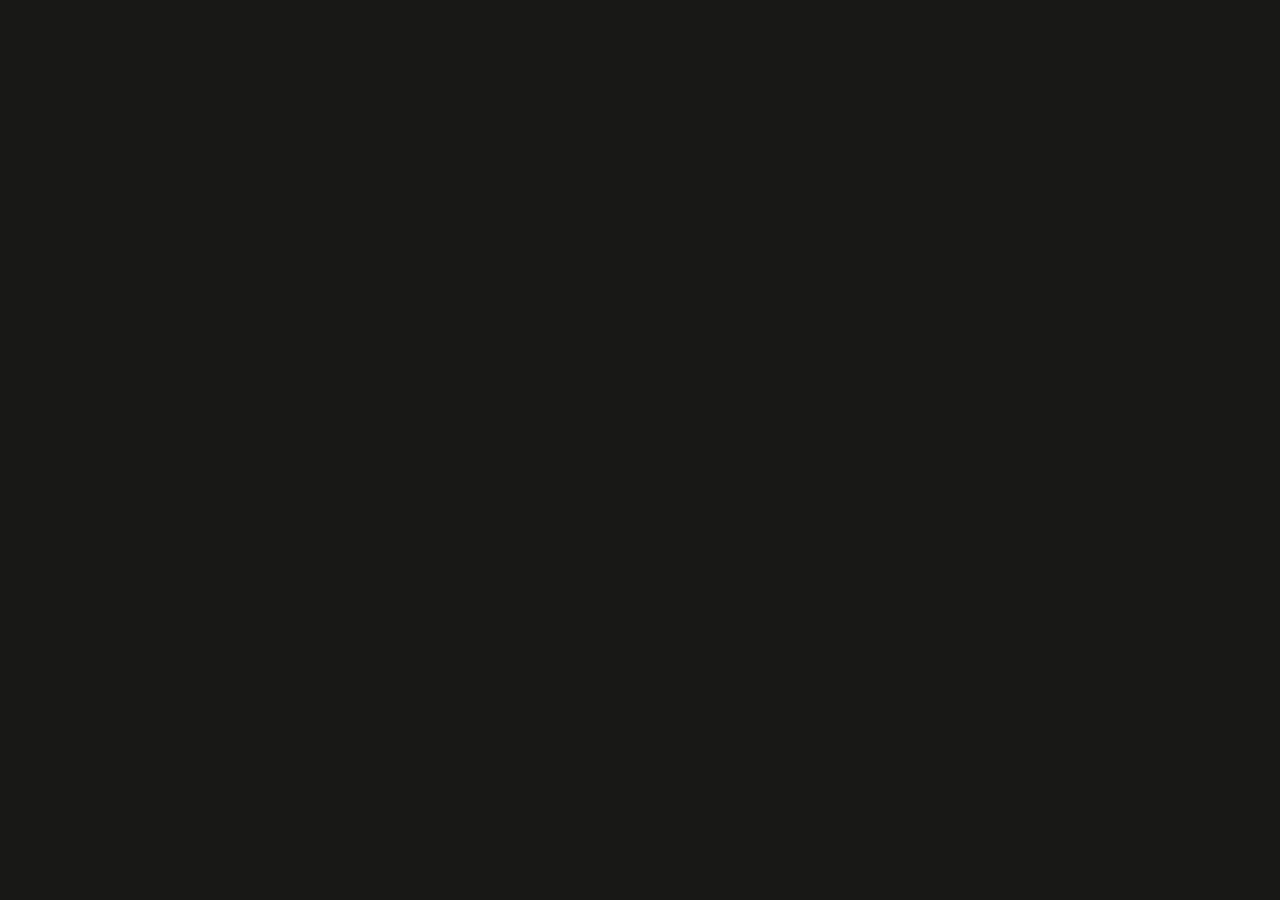
==== index.html @ 95372d43 "Deploy DMT Liwa Camp 2027" ====
<!doctype html>
<html lang="en" data-theme="dark" class="dark"><head><meta charset="UTF-8"/><meta name="viewport" content="width=device-width, initial-scale=1.0"/><meta name="theme-color" content="#181816"/><meta name="description" content="DMT employee accommodation at Liwa International Festival 2027. Booking and administration design preview."/><title>DMT Camp · Liwa 2027</title><style>
/* pre-bundle field only: the React splash floods the mark in on top */
#splash{position:fixed;inset:0;z-index:9999;background:#181816}
</style>  <script type="module" crossorigin src="/dmtliwa/assets/index-DlqBzy7P.js"></script>
  <link rel="stylesheet" crossorigin href="/dmtliwa/assets/index-1zNL8abI.css">
</head><body><div id="splash" role="status" aria-label="Loading Liwa 2027"></div><div id="root"></div></body></html>
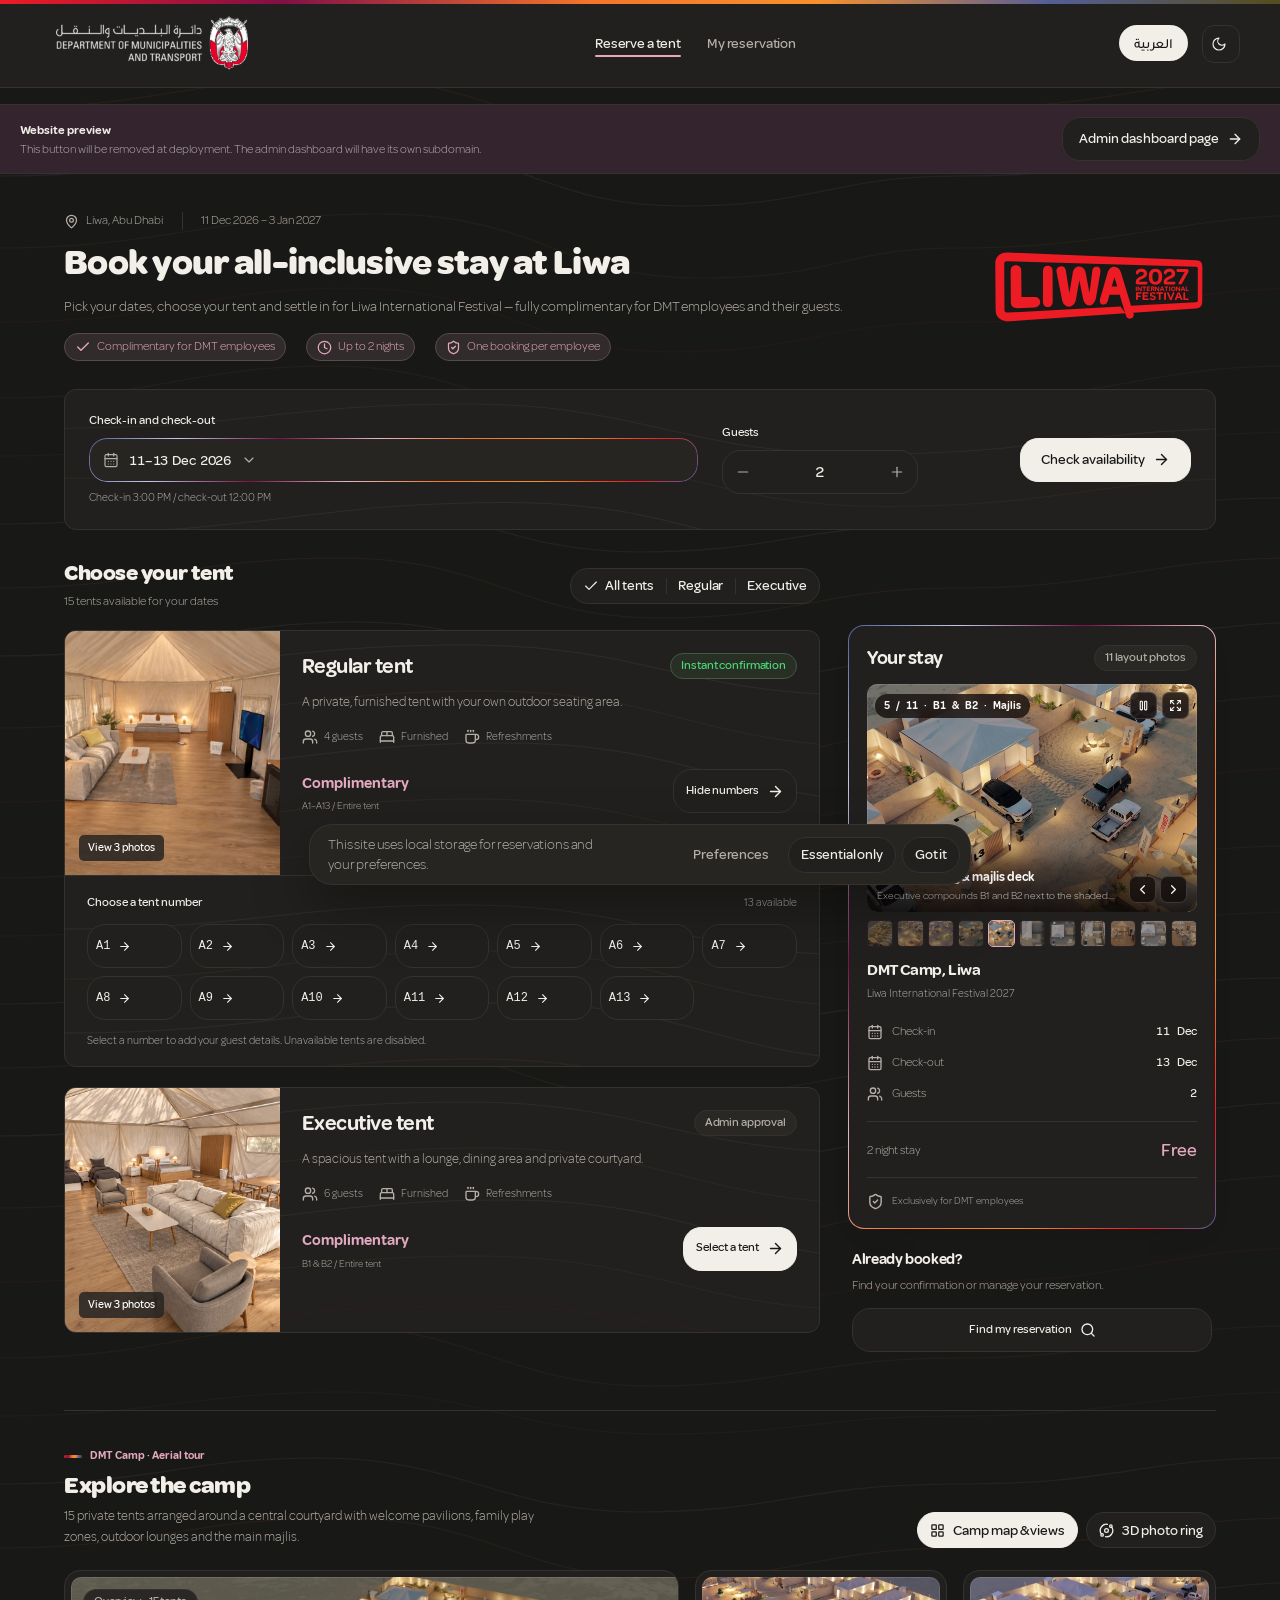
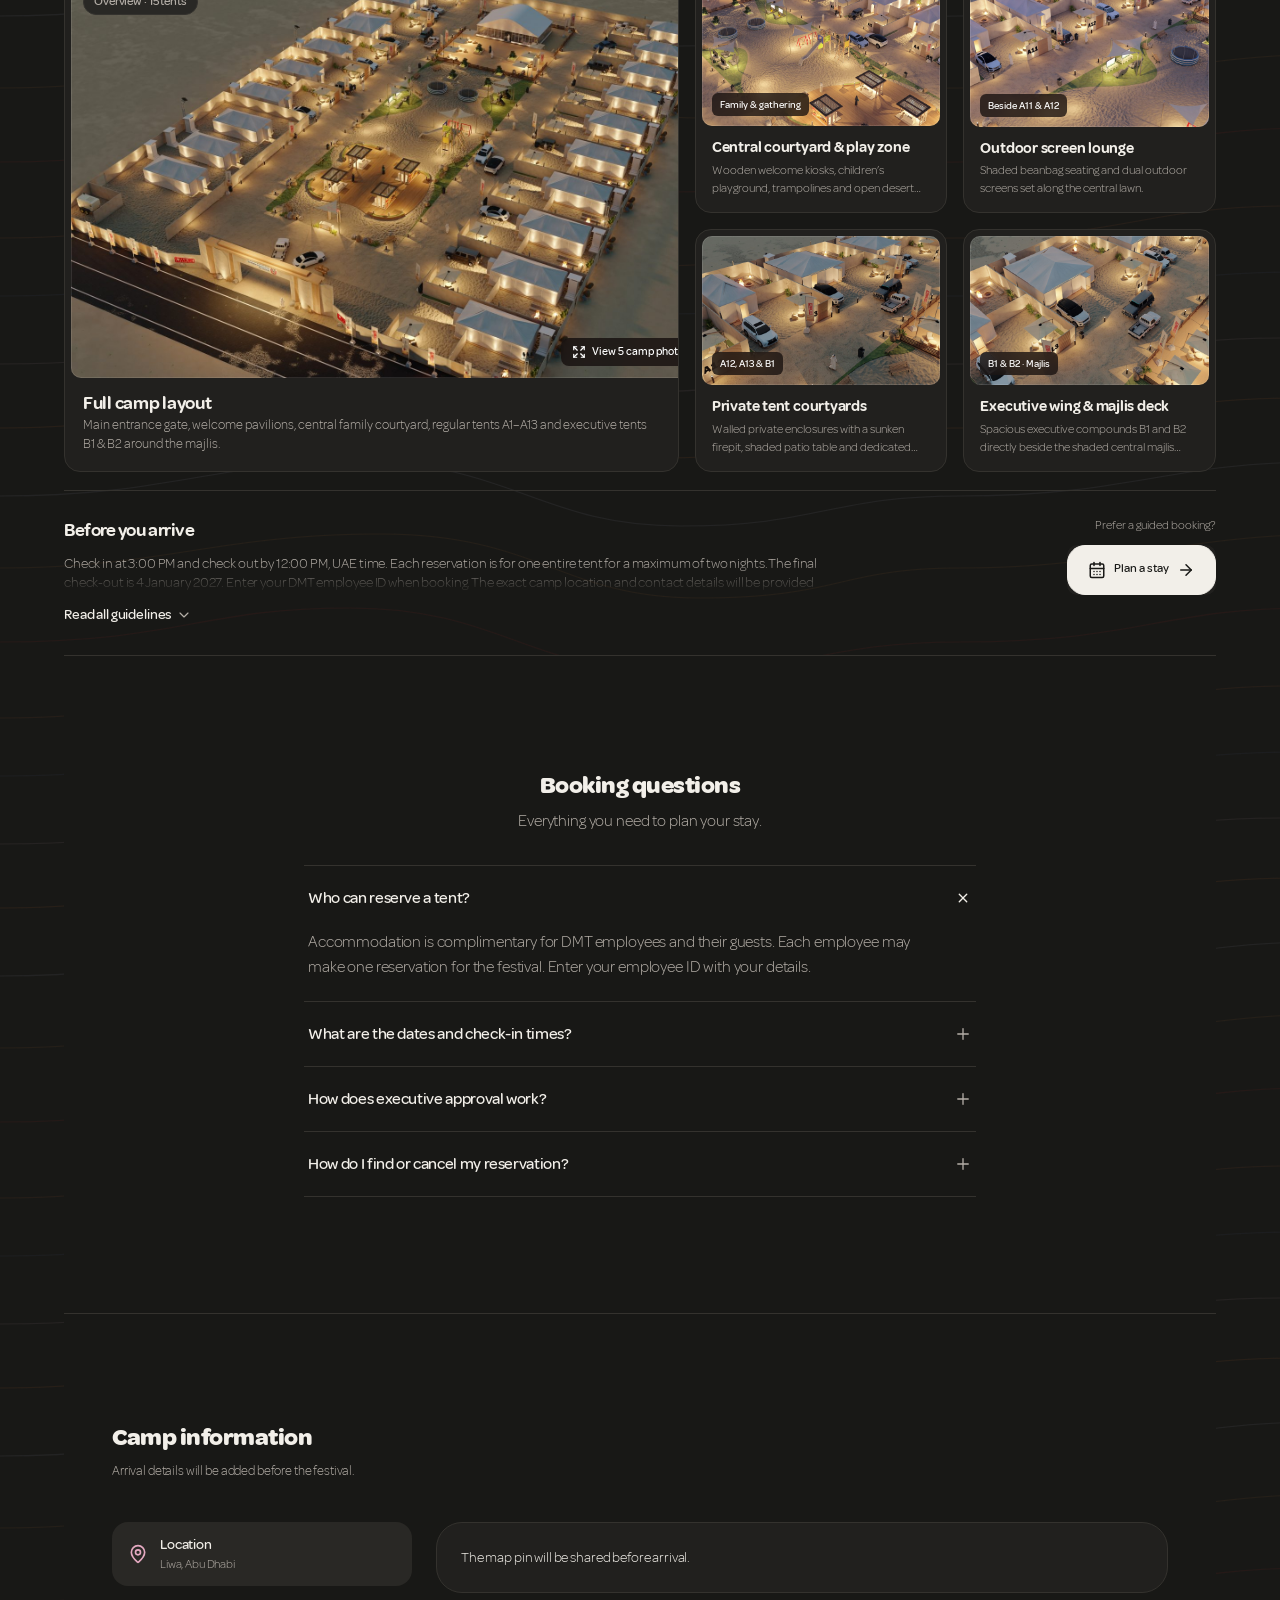
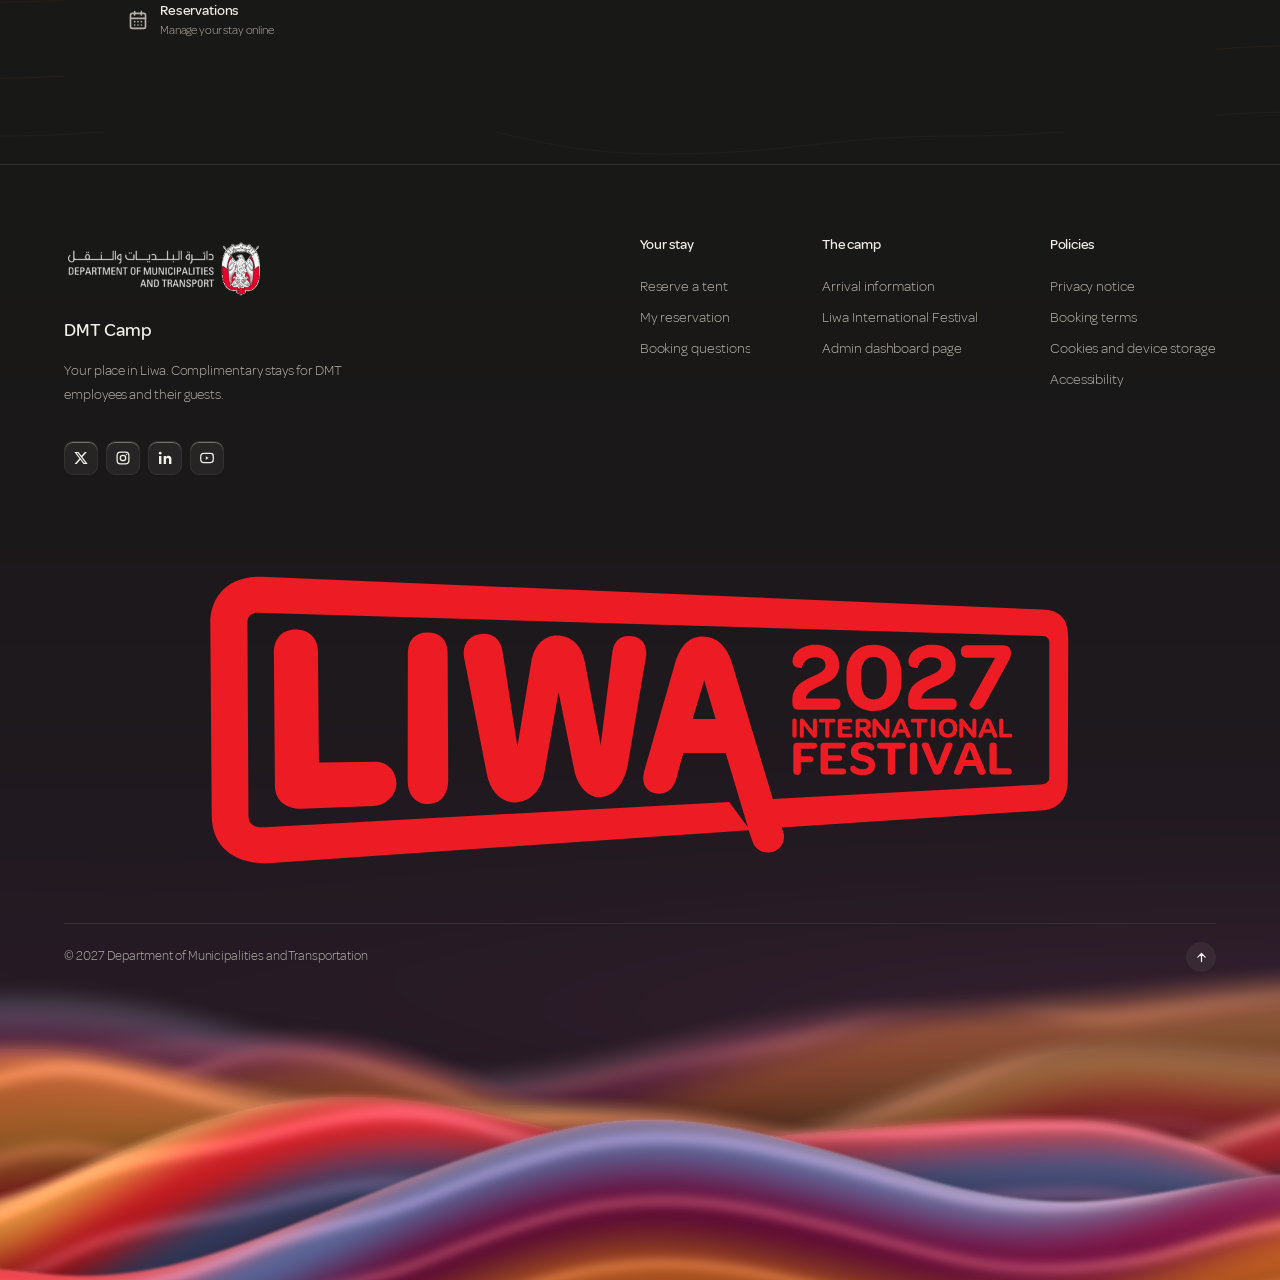
==== commit 088cb73d: "Use universal relative asset and font paths for both custom domain root and /dmtliwa/" ====
--- a/index.html
+++ b/index.html
@@ -1,7 +1,7 @@
 <!doctype html>
-<html lang="en" data-theme="dark" class="dark"><head><meta charset="UTF-8"/><meta name="viewport" content="width=device-width, initial-scale=1.0"/><meta name="theme-color" content="#181816"/><meta name="description" content="DMT employee accommodation at Liwa International Festival 2027. Booking and administration design preview."/><title>DMT Camp · Liwa 2027</title><style>
+<html lang="en" data-theme="dark" class="dark"><head><meta charset="UTF-8"/><meta name="viewport" content="width=device-width, initial-scale=1.0"/><meta name="theme-color" content="#181816"/><meta name="description" content="DMT employee accommodation at Liwa International Festival 2027. Booking and administration design preview."/><link rel="icon" type="image/svg+xml" href="./assets/liwa-2027.svg"/><link rel="alternate icon" type="image/png" href="./assets/liwa-logo.png"/><link rel="apple-touch-icon" href="./assets/liwa-logo.png"/><title>DMT Camp · Liwa 2027</title><style>
 /* pre-bundle field only: the React splash floods the mark in on top */
 #splash{position:fixed;inset:0;z-index:9999;background:#181816}
-</style>  <script type="module" crossorigin src="/dmtliwa/assets/index-DlqBzy7P.js"></script>
-  <link rel="stylesheet" crossorigin href="/dmtliwa/assets/index-1zNL8abI.css">
+</style>  <script type="module" crossorigin src="./assets/index-BYXPwzWt.js"></script>
+  <link rel="stylesheet" crossorigin href="./assets/index-Dwk_smmA.css">
 </head><body><div id="splash" role="status" aria-label="Loading Liwa 2027"></div><div id="root"></div></body></html>
--- a/assets/index-Dwk_smmA.css
+++ b/assets/index-Dwk_smmA.css
@@ -0,0 +1 @@
+._button_1ipz1_3{position:relative;display:inline-flex;min-height:var(--control-height-md);align-items:center;justify-content:center;gap:var(--space-2);border:1px solid transparent;border-radius:var(--radius-control);padding:0 var(--space-4);font:inherit;font-size:var(--text-sm);font-weight:500;line-height:var(--leading-body);white-space:nowrap;cursor:pointer;-webkit-tap-highlight-color:transparent;transition:color var(--duration-fast) var(--ease-standard),background var(--duration-fast) var(--ease-standard),border-color var(--duration-fast) var(--ease-standard),opacity var(--duration-fast) var(--ease-standard),box-shadow var(--duration-fast) var(--ease-standard)}._button_1ipz1_3:disabled{cursor:not-allowed;opacity:.52}._button_1ipz1_3[aria-busy=true]{cursor:progress}._button_1ipz1_3:is([aria-haspopup]:not([aria-haspopup=false]),[data-state],[role=combobox]){transform:none!important}._labelSlot_1ipz1_17{position:relative;display:inline-flex;min-width:0;align-items:center;justify-content:center;transition:opacity var(--duration-fast) var(--ease-standard)}._labelSlot_1ipz1_17[data-morphing]{clip-path:inset(-50% calc(var(--space-3) * -1))}._labelContent_1ipz1_21{display:inline-flex;flex:none;align-items:center}._labelPhase_1ipz1_23{display:inline-flex;align-items:center;justify-content:center;gap:var(--space-2);white-space:nowrap}._labelPhase_1ipz1_23 svg{flex:none}._primary_1ipz1_27{color:var(--background);background:var(--foreground);border-color:var(--foreground)}._secondary_1ipz1_29{color:var(--foreground);background:var(--surface);border-color:var(--border)}._ghost_1ipz1_31{color:var(--text-secondary);background:transparent;border-color:transparent}._danger_1ipz1_33{color:var(--danger);background:var(--surface);border-color:var(--border)}._secondary_1ipz1_29:disabled,._danger_1ipz1_33:disabled{opacity:1;color:var(--text-muted);background:var(--surface-muted);border-color:var(--border)}._danger_1ipz1_33:disabled{color:color-mix(in oklab,var(--danger) 55%,var(--surface-muted))}._ghost_1ipz1_31:disabled{opacity:1;color:var(--text-muted)}@media(hover:hover)and (pointer:fine){._primary_1ipz1_27:hover:not(:disabled){opacity:.91;box-shadow:var(--shadow-resting)}._secondary_1ipz1_29:hover:not(:disabled){background:var(--surface-muted);box-shadow:var(--shadow-resting)}._ghost_1ipz1_31:hover:not(:disabled){color:var(--foreground);background:var(--surface-muted)}._danger_1ipz1_33:hover:not(:disabled){border-color:var(--danger);background:var(--surface-muted)}}._primary_1ipz1_27:active:not(:disabled){opacity:.84}._secondary_1ipz1_29:active:not(:disabled),._ghost_1ipz1_31:active:not(:disabled){color:var(--foreground);background:var(--surface-muted)}._danger_1ipz1_33:active:not(:disabled){border-color:var(--danger);background:var(--surface-muted)}._sm_1ipz1_63{min-height:var(--control-height-sm);padding-inline:var(--space-3);font-size:var(--text-sm)}._md_1ipz1_65{min-height:var(--control-height-md)}._lg_1ipz1_67{min-height:var(--control-height-lg);padding-inline:var(--space-5);font-size:var(--text-sm)}._loader_1ipz1_69{position:absolute;left:50%;top:50%;display:grid;width:var(--space-4);height:var(--space-4);margin:calc(var(--space-4) / -2)}._spinner_1ipz1_71{border:1.5px solid currentColor;border-right-color:transparent;border-radius:50%;animation:_spin_1ipz1_71 .7s linear infinite}._loadingLabel_1ipz1_73{opacity:0}@keyframes _spin_1ipz1_71{to{transform:rotate(360deg)}}@media(prefers-reduced-motion:reduce){._button_1ipz1_3{transition:none}._labelSlot_1ipz1_17{transition:opacity var(--duration-instant) linear}._spinner_1ipz1_71{animation-duration:.01ms;animation-iteration-count:1}}._button_tdlj1_1{position:relative;display:inline-flex;min-height:var(--control-height-md);align-items:center;justify-content:center;overflow:hidden;padding:0 var(--space-5);border:1px solid var(--foreground);border-radius:var(--radius-control);background:var(--foreground);color:var(--background);font:inherit;font-size:var(--text-sm);font-weight:500;line-height:var(--leading-body);cursor:pointer;-webkit-tap-highlight-color:transparent;transition:background var(--duration-fast) var(--ease-standard),border-color var(--duration-fast) var(--ease-standard),color var(--duration-fast) var(--ease-standard),box-shadow var(--duration-fast) var(--ease-standard),opacity var(--duration-fast) var(--ease-standard)}@media(hover:hover)and (pointer:fine){._button_tdlj1_1:hover:not(:disabled){box-shadow:var(--shadow-resting)}}._button_tdlj1_1:disabled{cursor:not-allowed}._button_tdlj1_1:disabled:not([data-state=pending]){opacity:.7}._button_tdlj1_1[data-state=pending]{cursor:progress}._content_tdlj1_6{display:inline-flex;min-height:1.25rem;align-items:center;justify-content:center;gap:var(--space-2);white-space:nowrap}._morph_tdlj1_7{position:relative;display:inline-grid;min-width:0;justify-items:start}._morph_tdlj1_7[data-morphing]{clip-path:inset(-.6em 0 -.6em -.3em)}._sizer_tdlj1_10{grid-area:1 / 1;visibility:hidden;white-space:pre}._label_tdlj1_11{grid-area:1 / 1;white-space:pre}._iconSlot_tdlj1_12{display:grid;width:17px;height:17px;flex:0 0 17px;place-items:center}._phase_tdlj1_13{grid-area:1 / 1;display:grid;width:17px;height:17px;place-items:center}._arrow_tdlj1_14{flex:none}._statusIcon_tdlj1_15{color:currentColor}._spinner_tdlj1_16{display:inline-block;width:var(--space-4);height:var(--space-4);border:1.5px solid currentColor;border-right-color:transparent;border-radius:var(--radius-pill);animation:_spin_tdlj1_16 .7s linear infinite}._visuallyHidden_tdlj1_17{position:absolute;width:1px;height:1px;overflow:hidden;clip:rect(0 0 0 0);white-space:nowrap}@keyframes _spin_tdlj1_16{to{transform:rotate(360deg)}}@media(prefers-reduced-motion:reduce){._button_tdlj1_1{transition:none}._spinner_tdlj1_16{animation:none}}._group_qkbkx_5{--bg-h: var(--control-height-md);--bg-pad-x: 14px;--bg-inset: 3px;--bg-radius: var(--radius-control);--bg-divider: var(--border);--bg-divider-inset: 11px;--bg-highlight: var(--surface-muted);--bg-highlight-pressed: color-mix(in oklab, var(--surface-muted), var(--border-strong) 30%);--bg-muted-ink: var(--text-secondary);position:relative;isolation:isolate;display:inline-flex;max-width:100%;align-items:stretch;overflow-x:auto;overscroll-behavior-x:contain;scrollbar-width:none;border:1px solid var(--border);border-radius:var(--bg-radius);background:var(--surface);color:var(--foreground);vertical-align:middle}._group_qkbkx_5::-webkit-scrollbar{display:none}._sm_qkbkx_11{--bg-h: var(--control-height-sm);--bg-pad-x: 12px;--bg-divider-inset: 9px}._md_qkbkx_13{--bg-h: var(--control-height-md)}._solid_qkbkx_17{--bg-divider: color-mix(in oklab, var(--background) 20%, var(--foreground));--bg-highlight: color-mix(in oklab, var(--background) 13%, var(--foreground));--bg-highlight-pressed: color-mix(in oklab, var(--background) 22%, var(--foreground));--bg-muted-ink: color-mix(in oklab, var(--background) 72%, var(--foreground));border-color:var(--foreground);background:var(--foreground);color:var(--background)}._vertical_qkbkx_19{flex-direction:column;overflow:visible;--bg-divider-inset: 10px}._group_qkbkx_5[aria-disabled=true]{opacity:.52}._highlight_qkbkx_27{position:absolute;z-index:0;top:0;left:0;pointer-events:none}._highlight_qkbkx_27:before{position:absolute;inset:var(--bg-inset);border-radius:calc(var(--bg-radius) - var(--bg-inset) - 1px);background:var(--bg-highlight);content:"";transition:background-color var(--duration-fast) var(--ease-standard)}._highlight_qkbkx_27[data-pressed]:before{background:var(--bg-highlight-pressed);transition-duration:var(--duration-instant)}._segment_qkbkx_35{position:relative;z-index:1;display:inline-flex;flex:none;min-width:calc(var(--bg-h) - 2px);height:calc(var(--bg-h) - 2px);align-items:center;justify-content:center;margin:0;padding:0 var(--bg-pad-x);border:0;border-radius:0;background:transparent;color:inherit;font:inherit;font-size:var(--text-sm);font-weight:500;letter-spacing:var(--tracking-body);line-height:1;white-space:nowrap;text-decoration:none;cursor:pointer;-webkit-user-select:none;user-select:none;-webkit-tap-highlight-color:transparent}._vertical_qkbkx_19 ._segment_qkbkx_35{width:100%;justify-content:flex-start}._vertical_qkbkx_19 ._iconOnly_qkbkx_39,._vertical_qkbkx_19 ._trigger_qkbkx_39{justify-content:center;padding:0}._iconOnly_qkbkx_39{width:calc(var(--bg-h) - 2px);padding:0}._trigger_qkbkx_39{width:calc(var(--bg-h) - 6px);min-width:0;padding:0;color:var(--bg-muted-ink);transition:color var(--duration-fast) var(--ease-standard)}._trigger_qkbkx_39[data-state=open]{color:inherit}._segment_qkbkx_35[aria-disabled=true]{cursor:not-allowed}._segment_qkbkx_35[aria-disabled=true] ._content_qkbkx_49{opacity:.4}._group_qkbkx_5[aria-disabled=true] ._segment_qkbkx_35{cursor:not-allowed}._compact_qkbkx_55 ._segment_qkbkx_35[data-collapsible]{width:calc(var(--bg-h) - 2px);padding:0}._compact_qkbkx_55 ._label_qkbkx_57[data-collapsible]{display:none}._segment_qkbkx_35+._segment_qkbkx_35:before{position:absolute;top:var(--bg-divider-inset);bottom:var(--bg-divider-inset);left:-.5px;width:1px;background:var(--bg-divider);content:"";pointer-events:none;transition:opacity var(--duration-fast) var(--ease-standard)}._vertical_qkbkx_19 ._segment_qkbkx_35+._segment_qkbkx_35:before{top:-.5px;right:var(--bg-divider-inset);bottom:auto;left:var(--bg-divider-inset);width:auto;height:1px}._segment_qkbkx_35[data-quiet]:before{opacity:0}._content_qkbkx_49{position:relative;display:inline-flex;align-items:center;transition:transform var(--duration-spring) var(--ease-spring),opacity var(--duration-fast) var(--ease-standard)}._segment_qkbkx_35:active:not([aria-disabled=true]) ._content_qkbkx_49{transform:scale(.97);transition-duration:var(--duration-instant);transition-timing-function:var(--ease-standard)}._iconOnly_qkbkx_39:active:not([aria-disabled=true]) ._content_qkbkx_49{transform:scale(.9)}._trigger_qkbkx_39:active ._content_qkbkx_49{transform:none}._chevron_qkbkx_83{width:16px;height:16px;stroke-width:1.75;transition:transform var(--duration-spring) var(--ease-spring)}._trigger_qkbkx_39[data-state=open] ._chevron_qkbkx_83{transform:rotate(180deg)}._slot_qkbkx_93{position:relative;display:inline-flex;min-width:0;align-items:center;justify-content:center}._slot_qkbkx_93[data-morphing]{clip-path:inset(-50% calc(var(--space-3) * -1))}._slotContent_qkbkx_97{display:inline-grid;flex:none;align-items:center;justify-items:center}._slotContent_qkbkx_97>*{grid-area:1 / 1}._phase_qkbkx_101{display:inline-flex;align-items:center;gap:var(--space-2);white-space:nowrap}._sizer_qkbkx_103{visibility:hidden;pointer-events:none}._iconBox_qkbkx_105{display:inline-block;width:16px;height:16px;flex:none}._sm_qkbkx_11 ._phase_qkbkx_101{gap:6px}._icon_qkbkx_39{display:inline-flex;flex:none}._icon_qkbkx_39 svg{width:16px;height:16px;stroke-width:1.75}._value_qkbkx_113{display:inline-flex;align-items:center;font-variant-numeric:tabular-nums}._label_qkbkx_57{display:inline-block}._srOnly_qkbkx_117{position:absolute;width:1px;height:1px;overflow:hidden;clip-path:inset(50%);white-space:nowrap}._menu_qkbkx_125{--menu-x: 0px;--menu-y: -5px;z-index:60;min-width:min(13rem,var(--radix-dropdown-menu-content-available-width));max-width:var(--radix-dropdown-menu-content-available-width);padding:5px;border:1px solid var(--border);border-radius:var(--radius-panel);background:var(--surface-raised);color:var(--foreground);box-shadow:var(--shadow-floating);transform-origin:var(--radix-dropdown-menu-content-transform-origin);transition:opacity var(--duration-fast) var(--ease-enter),transform var(--duration-spring) var(--ease-spring)}._menu_qkbkx_125[data-side=top]{--menu-y: 5px}._menu_qkbkx_125[data-side=left]{--menu-x: 5px;--menu-y: 0px}._menu_qkbkx_125[data-side=right]{--menu-x: -5px;--menu-y: 0px}@starting-style{._menu_qkbkx_125[data-state=open]{opacity:0;transform:translate(var(--menu-x),var(--menu-y)) scale(.97)}._menu_qkbkx_125[data-state=open] ._item_qkbkx_137{opacity:0;transform:translate(calc(var(--menu-x) * .4),calc(var(--menu-y) * .4))}}._menu_qkbkx_125[data-state=closed]{opacity:0;transform:translate(calc(var(--menu-x) * .5),calc(var(--menu-y) * .5)) scale(.985);transition:opacity .13s var(--ease-standard),transform .13s var(--ease-standard);animation:_menu-exit_qkbkx_1 .13s linear both;pointer-events:none}._item_qkbkx_137{display:flex;min-height:36px;align-items:center;gap:10px;padding:0 11px;border-radius:calc(var(--radius-panel) - 6px);color:inherit;font-size:var(--text-sm);text-decoration:none;cursor:pointer;outline:none;transition:opacity var(--duration-standard) var(--ease-enter) calc(min(var(--i, 0),4)*35ms),transform var(--duration-standard) var(--ease-enter) calc(min(var(--i, 0),4)*35ms)}._item_qkbkx_137[data-highlighted]{background:var(--surface-muted)}._item_qkbkx_137[data-disabled]{cursor:default;opacity:.45}._itemIcon_qkbkx_151{display:inline-flex;flex:none;color:var(--text-secondary)}._itemIcon_qkbkx_151 svg{width:16px;height:16px;stroke-width:1.75}._itemLabel_qkbkx_155{min-width:0;overflow:hidden;text-overflow:ellipsis;white-space:nowrap}._destructive_qkbkx_157,._destructive_qkbkx_157 ._itemIcon_qkbkx_151{color:var(--danger)}._destructive_qkbkx_157[data-highlighted]{background:color-mix(in oklab,var(--danger) 8%,var(--surface))}@keyframes _menu-exit_qkbkx_1{to{--menu-exit: 1}}@media(prefers-reduced-motion:reduce){._content_qkbkx_49,._chevron_qkbkx_83,._segment_qkbkx_35:before,._highlight_qkbkx_27:before,._item_qkbkx_137{transition:none}._segment_qkbkx_35:active ._content_qkbkx_49,._iconOnly_qkbkx_39:active ._content_qkbkx_49{transform:none}._menu_qkbkx_125,._menu_qkbkx_125[data-state=closed]{transform:none;transition:opacity var(--duration-instant) linear}}._badge_l6sr8_1{display:inline-flex;min-height:26px;align-items:center;border:1px solid var(--badge-border, var(--border));border-radius:var(--radius-pill);padding:0 10px;color:var(--badge-foreground, var(--foreground));background:var(--badge-background, var(--surface));font-size:var(--text-xs);font-weight:500;letter-spacing:-.01em;line-height:1;white-space:nowrap;overflow:clip;transition:border-color var(--duration-standard) var(--ease-standard),background-color var(--duration-standard) var(--ease-standard),color var(--duration-standard) var(--ease-standard)}@media(hover:hover)and (pointer:fine){._badge_l6sr8_1:hover{border-color:color-mix(in oklab,var(--badge-color, var(--foreground)) 32%,var(--border));background:color-mix(in oklab,var(--badge-color, var(--foreground)) 10%,var(--surface))}}._sm_l6sr8_45{min-height:22px;padding:0 8px;font-size:11px}._md_l6sr8_47{font-size:var(--text-xs)}._body_l6sr8_51{display:block}._content_l6sr8_53{position:relative;display:inline-flex;width:max-content;align-items:center;gap:5px}._sm_l6sr8_45 ._content_l6sr8_53{gap:4px}._label_l6sr8_57,._glyph_l6sr8_57{position:relative;display:inline-flex;align-items:center}._text_l6sr8_59{display:block}._icon_l6sr8_63{position:relative;display:inline-flex;width:auto;height:auto;flex:0 0 auto;align-items:center;justify-content:center;color:var(--badge-color, var(--foreground));line-height:1}._neutral_l6sr8_87{--badge-color: var(--text-secondary);--badge-foreground: var(--text-secondary);--badge-background: var(--surface-muted);--badge-border: var(--border)}._success_l6sr8_89{--badge-color: var(--success);--badge-foreground: var(--success);--badge-background: color-mix(in oklab, var(--success) 10%, var(--surface));--badge-border: color-mix(in oklab, var(--success) 25%, var(--border))}._info_l6sr8_91{--badge-color: var(--accent);--badge-foreground: var(--accent-strong);--badge-background: var(--accent-subtle);--badge-border: color-mix(in oklab, var(--accent) 24%, var(--border))}._warning_l6sr8_93{--badge-color: var(--warning);--badge-foreground: var(--warning);--badge-background: color-mix(in oklab, var(--warning) 11%, var(--surface));--badge-border: color-mix(in oklab, var(--warning) 27%, var(--border))}._danger_l6sr8_95{--badge-color: var(--danger);--badge-foreground: var(--danger);--badge-background: color-mix(in oklab, var(--danger) 10%, var(--surface));--badge-border: color-mix(in oklab, var(--danger) 26%, var(--border))}@media(prefers-reduced-motion:reduce){._badge_l6sr8_1{transition-duration:var(--duration-instant)}}._root_1em9b_1{position:relative;display:inline-block;height:var(--control-height-md);vertical-align:top;color:var(--foreground);font-family:var(--font-body);font-size:var(--text-sm);letter-spacing:var(--tracking-body);line-height:var(--leading-body)}._root_1em9b_1{z-index:0;transition:z-index 0s linear .5s}._root_1em9b_1[data-open]{z-index:30;transition-delay:0s}._root_1em9b_1:not([data-open]) ._surface_1em9b_14{z-index:0}._root_1em9b_1 *,._root_1em9b_1 *:before,._root_1em9b_1 *:after{box-sizing:border-box}._surface_1em9b_14{position:absolute;z-index:2;top:0;left:0;overflow:clip;background:var(--surface-raised);box-shadow:var(--shadow-resting);transition:box-shadow var(--duration-considered) var(--ease-standard),background-color var(--duration-fast) var(--ease-standard)}._surface_1em9b_14:after{content:"";position:absolute;inset:0;border:1px solid var(--border);border-radius:inherit;pointer-events:none;transition:border-color var(--duration-fast) var(--ease-standard)}._root_1em9b_1[data-open] ._surface_1em9b_14{box-shadow:var(--shadow-floating)}._trigger_1em9b_33{position:relative;z-index:1;display:inline-flex;width:max-content;height:var(--control-height-md);align-items:center;gap:10px;padding:0 12px 0 14px;border:0;background:transparent;color:var(--foreground);cursor:pointer;font:inherit;font-weight:500;white-space:nowrap;-webkit-tap-highlight-color:transparent}._trigger_1em9b_33:disabled{cursor:default}._trigger_1em9b_33[inert]{pointer-events:none}._triggerIcon_1em9b_53,._chevron_1em9b_53{display:grid;flex:none;place-items:center;color:var(--text-secondary)}._chevron_1em9b_53{color:var(--text-muted)}._value_1em9b_55{display:inline-flex;font-variant-numeric:tabular-nums}._value_1em9b_55[data-empty]{color:var(--text-secondary);font-weight:400}._rolling_1em9b_59{display:inline-flex;gap:.28em;white-space:nowrap}._word_1em9b_60{position:relative;display:inline-block}._wordInner_1em9b_61{display:inline-block}._panel_1em9b_64{position:absolute;top:0;left:0;width:max-content;padding:10px;--cell: 36px;max-height:var(--range-max-height, calc(100dvh - 16px) );overflow-y:auto;overscroll-behavior:contain}._body_1em9b_65{display:flex;gap:10px}._rail_1em9b_67{position:relative;display:flex;width:9.25rem;flex:none;flex-direction:column;gap:2px;padding-right:10px;border-right:1px solid var(--border-subtle)}._railHighlight_1em9b_68{position:absolute;top:0;left:0;border-radius:12px;background:color-mix(in oklab,var(--foreground) 6.5%,transparent);pointer-events:none}._preset_1em9b_69{position:relative;display:flex;height:32px;flex:none;align-items:center;padding:0 12px;border:0;border-radius:12px;background:transparent;color:var(--text-secondary);cursor:pointer;font:inherit;text-align:left;white-space:nowrap;-webkit-tap-highlight-color:transparent;transition:color var(--duration-fast) var(--ease-standard),background-color var(--duration-fast) var(--ease-standard)}._preset_1em9b_69[aria-pressed=true]{color:var(--foreground);font-weight:500}._calendars_1em9b_89{position:relative;padding:0 2px}._navButton_1em9b_90{position:absolute;z-index:2;top:0;display:grid;width:32px;height:32px;place-items:center;padding:0;border:0;border-radius:var(--radius-pill);background:transparent;color:var(--text-secondary);cursor:pointer;-webkit-tap-highlight-color:transparent;transition:background-color var(--duration-fast) var(--ease-standard),color var(--duration-fast) var(--ease-standard),transform var(--duration-instant) var(--ease-standard)}._navButton_1em9b_90[data-side=prev]{left:2px}._navButton_1em9b_90[data-side=next]{right:2px}._navButton_1em9b_90:active:not(:disabled){transform:scale(.92)}._navButton_1em9b_90:disabled{opacity:.35;cursor:default}._viewport_1em9b_113{position:relative;display:grid;height:calc(60px + var(--cell) * 6);overflow:clip;overflow-clip-margin:2px}._viewport_1em9b_113>*{grid-area:1 / 1}._months_1em9b_115{display:flex;gap:24px}._month_1em9b_115{width:calc(var(--cell) * 7)}._monthTitle_1em9b_117{height:32px;margin:0;color:var(--foreground);font-weight:500;line-height:32px;text-align:center;white-space:nowrap}._grid_1em9b_118{display:grid}._weekdays_1em9b_119{display:grid;height:28px;align-items:center;color:var(--text-muted);font-size:var(--text-xs);grid-template-columns:repeat(7,var(--cell));text-align:center}._weeks_1em9b_120{position:relative}._week_1em9b_119{display:grid;height:var(--cell);grid-template-columns:repeat(7,var(--cell))}._cell_1em9b_122,._blank_1em9b_122{position:relative;display:block}._layer_1em9b_125{position:absolute;inset:0;pointer-events:none}._bar_1em9b_126{position:absolute;height:calc(var(--cell) - 6px);border-radius:var(--radius-pill);background:var(--accent-subtle)}._thumb_1em9b_127{position:absolute;top:0;left:0;width:var(--cell);height:var(--cell)}._thumb_1em9b_127:before{content:"";position:absolute;inset:3px;border-radius:50%;background:var(--accent)}._day_1em9b_130{position:relative;z-index:1;display:grid;width:100%;height:100%;place-items:center;padding:0;border:0;border-radius:50%;background:transparent;color:var(--foreground);cursor:pointer;font:inherit;font-variant-numeric:tabular-nums;-webkit-tap-highlight-color:transparent;transition:color var(--duration-fast) var(--ease-standard)}._day_1em9b_130>span{position:relative;display:grid;width:calc(100% - 6px);height:calc(100% - 6px);place-items:center;border-radius:50%;transition:background-color var(--duration-fast) var(--ease-standard),transform var(--duration-instant) var(--ease-standard)}._day_1em9b_130:active:not(:disabled)>span{transform:scale(.9)}._day_1em9b_130[data-edge]{color:var(--accent-foreground);font-weight:500;transition-delay:40ms}._day_1em9b_130[data-today]:after{content:"";position:absolute;bottom:5px;left:50%;width:4px;height:4px;margin-left:-2px;border-radius:50%;background:var(--accent)}._day_1em9b_130[data-today][data-edge]:after{background:var(--accent-foreground)}._day_1em9b_130:disabled{color:var(--text-muted);cursor:default;opacity:.5}._day_1em9b_130:focus-visible:not([data-edge])>span{background:color-mix(in oklab,var(--foreground) 7%,transparent)}._footer_1em9b_157{display:flex;width:0;min-width:100%;align-items:center;justify-content:space-between;gap:12px;margin-top:10px;padding:10px 2px 0 12px;border-top:1px solid var(--border-subtle)}._summary_1em9b_158{display:grid;min-width:0;gap:1px}._summaryValue_1em9b_159{display:inline-flex;width:max-content;font-weight:500;font-variant-numeric:tabular-nums}._summaryCount_1em9b_160{display:inline-flex;min-height:1.4em;color:var(--text-muted);font-size:var(--text-xs);font-variant-numeric:tabular-nums}._actions_1em9b_161{display:flex;flex:none;align-items:center;gap:6px}._ghost_1em9b_162,._primary_1em9b_162{display:inline-flex;height:var(--control-height-sm);align-items:center;justify-content:center;padding:0 14px;border:0;border-radius:var(--radius-control);cursor:pointer;font:inherit;font-weight:500;white-space:nowrap;-webkit-tap-highlight-color:transparent;transition:background-color var(--duration-fast) var(--ease-standard),color var(--duration-fast) var(--ease-standard),transform var(--duration-instant) var(--ease-standard),opacity var(--duration-fast) var(--ease-standard)}._ghost_1em9b_162{background:transparent;color:var(--text-secondary)}._primary_1em9b_162{min-width:4.75rem;background:var(--accent);color:var(--accent-foreground)}._ghost_1em9b_162:active,._primary_1em9b_162:active:not(:disabled){transform:scale(.97)}._primary_1em9b_162:disabled{opacity:.45;cursor:default}._ghost_1em9b_162:focus-visible{background:var(--surface-muted);color:var(--foreground)}._preset_1em9b_69:focus-visible,._navButton_1em9b_90:focus-visible{background:color-mix(in oklab,var(--foreground) 5%,transparent);color:var(--foreground)}._srOnly_1em9b_184{position:absolute;width:1px;height:1px;margin:-1px;padding:0;overflow:hidden;clip-path:inset(50%);white-space:nowrap;border:0}._panel_1em9b_64[data-compact]{padding:8px}._panel_1em9b_64[data-compact] ._body_1em9b_65{flex-direction:column;gap:8px}._panel_1em9b_64[data-compact] ._rail_1em9b_67{width:auto;flex-direction:row;gap:2px;margin:0 -8px;padding:0 8px 8px;overflow-x:auto;border-right:0;border-bottom:1px solid var(--border-subtle);overscroll-behavior-x:contain;scrollbar-width:none}._panel_1em9b_64[data-compact] ._rail_1em9b_67::-webkit-scrollbar{display:none}._panel_1em9b_64[data-compact] ._preset_1em9b_69{padding:0 11px}._panel_1em9b_64[data-compact] ._calendars_1em9b_89{align-self:center}._panel_1em9b_64[data-compact] ._footer_1em9b_157{flex-wrap:wrap;margin-top:6px;padding-left:11px}._panel_1em9b_64[data-compact] ._actions_1em9b_161{margin-left:auto}._panel_1em9b_64[data-compact] ._summary_1em9b_158{flex:1 1 8rem}@media(hover:hover)and (pointer:fine){._root_1em9b_1:not([data-open]):has(>._trigger_1em9b_33:hover:not(:disabled)) ._surface_1em9b_14{background:color-mix(in oklab,var(--foreground) 3%,var(--surface-raised))}._root_1em9b_1:not([data-open]):has(>._trigger_1em9b_33:hover:not(:disabled)) ._surface_1em9b_14:after{border-color:var(--border-strong)}._preset_1em9b_69:hover{color:var(--foreground)}._preset_1em9b_69:not([aria-pressed=true]):hover{background:color-mix(in oklab,var(--foreground) 4%,transparent)}._navButton_1em9b_90:hover:not(:disabled){background:color-mix(in oklab,var(--foreground) 6.5%,transparent);color:var(--foreground)}._day_1em9b_130:hover:not(:disabled):not([data-edge])>span{background:color-mix(in oklab,var(--foreground) 7%,transparent)}._ghost_1em9b_162:hover{background:var(--surface-muted);color:var(--foreground)}._primary_1em9b_162:hover:not(:disabled){background:var(--accent-strong)}}@media(prefers-reduced-motion:reduce){._surface_1em9b_14,._preset_1em9b_69,._navButton_1em9b_90,._day_1em9b_130,._day_1em9b_130>span,._ghost_1em9b_162,._primary_1em9b_162{transition-duration:0ms}}@media(prefers-contrast:more){._surface_1em9b_14:after{border-color:var(--border-strong)}}._field_wkqzb_3{--nf-height: var(--control-height-md);--nf-step: 34px;--nf-inset: 3px;--nf-text: var(--text-base);--nf-width: var(--number-field-width, 196px);--nf-limit: color-mix(in oklab, var(--warning) 72%, var(--foreground));display:grid;min-width:0}._field_wkqzb_3[data-size=sm]{--nf-height: var(--control-height-sm);--nf-step: 28px;--nf-inset: 3px;--nf-text: var(--text-sm);--nf-width: var(--number-field-width, 164px)}._field_wkqzb_3[data-size=lg]{--nf-height: var(--control-height-lg);--nf-step: 40px;--nf-inset: 4px;--nf-text: var(--text-lg);--nf-width: var(--number-field-width, 228px)}:root[data-theme=dark] ._field_wkqzb_3{--nf-limit: color-mix(in oklab, var(--warning) 88%, var(--foreground))}._head_wkqzb_13{display:flex;width:min(100%,var(--nf-width));align-items:baseline;justify-content:space-between;gap:var(--space-3);margin-bottom:var(--space-2)}._label_wkqzb_15{min-width:0;color:var(--foreground);font-size:var(--text-sm);font-weight:500;line-height:var(--leading-body);letter-spacing:var(--tracking-body)}._field_wkqzb_3[data-size=sm] ._label_wkqzb_15{font-size:var(--text-xs)}._limit_wkqzb_19{flex:none;color:var(--nf-limit);font-size:var(--text-xs);font-weight:500;line-height:var(--leading-body);letter-spacing:var(--tracking-body);font-variant-numeric:tabular-nums;white-space:nowrap}._label_wkqzb_15[data-scrub]{cursor:ew-resize;touch-action:pan-y;user-select:none;-webkit-user-select:none}._control_wkqzb_29{display:flex;align-items:center;width:min(100%,var(--nf-width));min-height:var(--nf-height);gap:2px;border:1px solid var(--border);border-radius:var(--radius-control);padding:var(--nf-inset);background:var(--surface);transition:border-color var(--duration-fast) var(--ease-standard),background-color var(--duration-standard) var(--ease-standard),opacity var(--duration-fast) var(--ease-standard)}@media(hover:hover)and (pointer:fine){._control_wkqzb_29:hover,._field_wkqzb_3:has(._label_wkqzb_15[data-scrub]:hover) ._control_wkqzb_29{border-color:var(--border-strong)}}._control_wkqzb_29[data-scrubbing]{border-color:var(--foreground)}._control_wkqzb_29:has(input:focus){border-color:var(--foreground)}._control_wkqzb_29[data-warn],._control_wkqzb_29[data-warn]:hover{border-color:color-mix(in oklab,var(--warning) 55%,var(--border));background:color-mix(in oklab,var(--warning) 5%,var(--surface))}._control_wkqzb_29[data-warn]:has(input:focus){border-color:color-mix(in oklab,var(--warning) 80%,var(--border))}._control_wkqzb_29[data-disabled]{opacity:.5;background:var(--surface-muted)}._step_wkqzb_45{display:grid;width:var(--nf-step);height:var(--nf-step);flex:0 0 var(--nf-step);place-items:center;border:0;border-radius:calc(var(--radius-control) - var(--nf-inset) - 1px);padding:0;background:transparent;color:var(--text-secondary);cursor:pointer;touch-action:manipulation;user-select:none;-webkit-user-select:none;-webkit-touch-callout:none;-webkit-tap-highlight-color:transparent;transition:background-color var(--duration-fast) var(--ease-standard),color var(--duration-fast) var(--ease-standard),opacity var(--duration-standard) var(--ease-standard)}._icon_wkqzb_47{display:grid;place-items:center}._icon_wkqzb_47 svg{transition:transform var(--duration-spring) var(--ease-spring)}@media(hover:hover)and (pointer:fine){._step_wkqzb_45:hover:not(:disabled,[aria-disabled=true]){background:var(--surface-muted);color:var(--foreground)}}._step_wkqzb_45:is(:active,[data-pressed]):not(:disabled,[aria-disabled=true]){background:color-mix(in oklab,var(--foreground) 10%,var(--surface));color:var(--foreground);transition:background-color 60ms linear,color 60ms linear}._step_wkqzb_45:is(:active,[data-pressed]):not(:disabled,[aria-disabled=true]) svg{transform:scale(.82);transition:transform 90ms var(--ease-standard)}._step_wkqzb_45:focus-visible{outline:none;background:var(--surface-muted);color:var(--foreground)}._step_wkqzb_45[aria-disabled=true]{opacity:.32;cursor:not-allowed}._step_wkqzb_45:disabled{opacity:.35;cursor:not-allowed}._control_wkqzb_29[data-strain=max] ._step_wkqzb_45[aria-disabled=true]:last-child,._control_wkqzb_29[data-strain=min] ._step_wkqzb_45[aria-disabled=true]:first-child{opacity:.6;color:var(--nf-limit);transition:opacity 60ms linear,color 60ms linear}._valueWrap_wkqzb_69{position:relative;display:flex;min-width:0;flex:1;align-self:stretch;align-items:center;justify-content:center;cursor:text}._control_wkqzb_29[data-disabled] ._valueWrap_wkqzb_69{cursor:not-allowed}._value_wkqzb_69{display:inline-flex;align-items:center;white-space:nowrap;color:var(--foreground);font-size:var(--nf-text);transition:color var(--duration-standard) var(--ease-standard);font-weight:500;line-height:var(--leading-body);letter-spacing:var(--tracking-body);font-variant-numeric:tabular-nums}._affix_wkqzb_77{display:inline-flex;color:var(--text-secondary);font-weight:400}._char_wkqzb_79{display:inline-block;overflow-x:clip;white-space:pre}._number_wkqzb_85{position:relative;display:inline-grid;align-items:center}._display_wkqzb_87{display:inline-flex;grid-area:1 / 1}._display_wkqzb_87[data-hidden]{position:absolute;top:0;left:0;visibility:hidden}._mirror_wkqzb_91{grid-area:1 / 1;white-space:pre}._input_wkqzb_93{position:absolute;z-index:1;top:0;left:0;width:calc(100% + 1em);height:100%;margin:0;border:0;padding:0;background:transparent;color:transparent;caret-color:var(--foreground);font:inherit;font-variant-numeric:inherit;letter-spacing:inherit;line-height:inherit;text-align:left;outline:none}._input_wkqzb_93:focus-visible{outline:none}._input_wkqzb_93::selection{background:color-mix(in oklab,var(--foreground) 16%,transparent);color:transparent}._input_wkqzb_93:disabled{cursor:not-allowed}._column_wkqzb_105{--feather: .2em;position:relative;display:inline-block;overflow-x:visible;overflow-y:clip;margin-block:calc(var(--feather) * -1);padding-block:var(--feather);-webkit-mask-image:linear-gradient(to bottom,transparent,#000 calc(var(--feather) * 1.5),#000 calc(100% - var(--feather) * 1.5),transparent);mask-image:linear-gradient(to bottom,transparent,#000 calc(var(--feather) * 1.5),#000 calc(100% - var(--feather) * 1.5),transparent);-webkit-mask-repeat:repeat-x;mask-repeat:repeat-x;mask-clip:no-clip}._sizer_wkqzb_107{visibility:hidden}._glyph_wkqzb_109{position:absolute;inset:var(--feather) 0;text-align:center}._symbol_wkqzb_111{display:inline-block;overflow-x:clip;white-space:pre}._messageSlot_wkqzb_115{display:block;overflow:hidden}._hint_wkqzb_117{display:block;padding-top:var(--space-2);color:var(--text-muted);font-size:var(--text-xs);line-height:var(--leading-body);letter-spacing:var(--tracking-body);font-variant-numeric:tabular-nums}._words_wkqzb_121{position:relative;display:block}._wordSlot_wkqzb_123{position:relative;display:inline-block;vertical-align:top;white-space:pre}._wordSizer_wkqzb_125{position:absolute;top:0;left:0;visibility:hidden;white-space:pre}._word_wkqzb_121{display:inline-block;white-space:pre}._srOnly_wkqzb_129{position:absolute;width:1px;height:1px;overflow:hidden;clip-path:inset(50%);white-space:nowrap}@media(prefers-reduced-motion:reduce){._control_wkqzb_29,._step_wkqzb_45{transition:opacity var(--duration-instant) linear,border-color var(--duration-instant) linear,background-color var(--duration-instant) linear}._step_wkqzb_45:is(:active,[data-pressed]):not(:disabled,[aria-disabled=true]) svg,._icon_wkqzb_47 svg{transform:none;transition:none}._control_wkqzb_29[data-strain] ._value_wkqzb_69{color:var(--nf-limit);transition:none}}._root_t93s8_1{--expandable-text-lines: 3;display:grid;justify-items:start;gap:var(--space-2);min-width:0;color:var(--text-secondary);font-size:var(--text-sm);line-height:var(--leading-body);letter-spacing:var(--tracking-body)}._content_t93s8_5{position:relative;width:100%;min-width:0;overflow:hidden;overflow-wrap:anywhere}._content_t93s8_5[data-clamped]{max-height:calc(var(--expandable-text-lines) * 1.4em);max-height:calc(var(--expandable-text-lines) * 1lh)}._probe_t93s8_11{position:absolute;top:0;left:0;width:0;height:calc(var(--expandable-text-lines) * 1.4em);height:calc(var(--expandable-text-lines) * 1lh);visibility:hidden;pointer-events:none}._inner_t93s8_13>:first-child{margin-top:0}._inner_t93s8_13>:last-child{margin-bottom:0}._inner_t93s8_13 p{margin:0 0 .75em}._toggle_t93s8_19{display:inline-flex;align-items:center;gap:var(--space-1);min-height:28px;margin:0 0 0 -2px;padding:0 2px;border:0;border-radius:8px;background:transparent;color:var(--foreground);font:inherit;font-weight:500;cursor:pointer;-webkit-tap-highlight-color:transparent;transition:color var(--duration-fast) var(--ease-standard)}@media(hover:hover)and (pointer:fine){._toggle_t93s8_19:hover{color:var(--text-secondary)}}._toggle_t93s8_19:active{color:var(--text-muted)}._labels_t93s8_25{display:inline-grid;justify-items:start}._label_t93s8_25{grid-area:1 / 1;opacity:0;filter:blur(2px);transform:translateY(-4px);transition:opacity var(--duration-standard) var(--ease-standard),transform var(--duration-considered) var(--ease-standard),filter var(--duration-standard) var(--ease-standard);pointer-events:none}._label_t93s8_25[data-active]{opacity:1;filter:blur(0);transform:none}._label_t93s8_25+._label_t93s8_25:not([data-active]){transform:translateY(4px)}._icon_t93s8_35{display:inline-flex;color:var(--text-muted)}@media(prefers-reduced-motion:reduce){._toggle_t93s8_19,._label_t93s8_25{transition:none}}._field_1ix5h_1{display:grid;gap:var(--space-2);min-width:0}._field_1ix5h_1 label{font-size:var(--text-sm);font-weight:500;line-height:var(--leading-body);letter-spacing:var(--tracking-body)}._shell_1ix5h_7{display:flex;min-height:var(--control-height-md);align-items:center;gap:var(--space-2);border:1px solid var(--border-strong);border-radius:var(--radius-control);padding:0 var(--space-3);background:var(--surface);transition:border-color var(--duration-fast) var(--ease-standard)}@media(hover:hover)and (pointer:fine){._shell_1ix5h_7:hover:not(:focus-within){border-color:var(--foreground)}}._shell_1ix5h_7:focus-within{border-color:var(--foreground)}._shell_1ix5h_7>svg{flex:0 0 auto;color:var(--text-muted);transition:color var(--duration-fast) var(--ease-standard)}._shell_1ix5h_7:focus-within>svg,._shell_1ix5h_7[data-filled=true]>svg{color:var(--foreground)}._input_1ix5h_19{width:100%;min-width:0;border:0;background:transparent;color:var(--foreground);font:inherit;font-size:var(--text-sm);letter-spacing:var(--tracking-body);outline:0}._input_1ix5h_19:focus-visible{outline:0}._input_1ix5h_19::placeholder{color:var(--text-muted)}._input_1ix5h_19::-webkit-search-cancel-button{display:none}._clearSlot_1ix5h_27{display:grid;width:24px;height:24px;flex:0 0 auto;place-items:center}._shell_1ix5h_7 button{display:grid;width:24px;height:24px;flex:0 0 auto;place-items:center;border:0;border-radius:var(--radius-control);background:transparent;color:var(--text-muted);transition:background-color var(--duration-fast) var(--ease-standard),color var(--duration-fast) var(--ease-standard)}@media(hover:hover)and (pointer:fine){._shell_1ix5h_7 button:hover{background:var(--surface-muted);color:var(--foreground)}}@media(prefers-reduced-motion:reduce){._shell_1ix5h_7,._shell_1ix5h_7>svg,._shell_1ix5h_7 button{transition:none}}._faq_eho1y_1{container:faq / inline-size;background:var(--background);color:var(--foreground);font-family:var(--font-body);letter-spacing:var(--tracking-body)}._stack_eho1y_5{display:grid;gap:var(--space-8);max-width:720px;margin:0 auto;padding:var(--space-20) var(--space-6)}._intro_eho1y_7{display:grid;gap:var(--space-3)}._accordion_eho1y_9 ._intro_eho1y_7,._search_eho1y_9 ._intro_eho1y_7{justify-items:center;text-align:center}._title_eho1y_11{margin:0;font-family:var(--font-display);font-size:var(--text-3xl);font-weight:500;letter-spacing:var(--tracking-display);line-height:var(--leading-display);text-wrap:balance}._description_eho1y_13{max-width:480px;margin:0;color:var(--text-secondary);font-size:var(--text-base);line-height:var(--leading-body);text-wrap:pretty}._list_eho1y_17{margin:0;padding:0;border-top:1px solid var(--border);list-style:none}._item_eho1y_19{overflow:hidden;border-bottom:1px solid var(--border)}._heading_eho1y_21{margin:0;font:inherit}._trigger_eho1y_23{display:flex;width:100%;min-height:64px;align-items:center;justify-content:space-between;gap:var(--space-4);border:0;padding:var(--space-4) var(--space-1);background:none;color:var(--foreground);font:inherit;font-size:var(--text-base);font-weight:500;line-height:var(--leading-body);text-align:left;cursor:pointer;-webkit-tap-highlight-color:transparent}._question_eho1y_25{min-width:0}._icon_eho1y_27{flex:none;color:var(--text-muted);transition:transform var(--duration-spring) var(--ease-spring),color var(--duration-fast) var(--ease-standard)}._item_eho1y_19[data-open] ._icon_eho1y_27{color:var(--foreground);transform:rotate(45deg)}@media(hover:hover)and (pointer:fine){._trigger_eho1y_23:hover ._icon_eho1y_27{color:var(--foreground)}}._panel_eho1y_33{overflow:hidden}._answer_eho1y_35{margin:0;padding:0 var(--space-10) var(--space-5) var(--space-1);color:var(--text-secondary);font-size:var(--text-base);line-height:1.6;text-wrap:pretty}._hint_eho1y_37{overflow:hidden;margin:0;padding:0 var(--space-10) var(--space-4) var(--space-1);color:var(--text-muted);font-size:var(--text-sm);line-height:var(--leading-body)}._mark_eho1y_39{border-radius:4px;padding:0 1px;background:var(--accent-subtle);color:inherit}._contact_eho1y_43{display:flex;width:100%;align-items:center;justify-content:space-between;gap:var(--space-4);border:1px solid var(--border);border-radius:20px;padding:var(--space-4) var(--space-5);background:var(--surface);color:var(--foreground);font:inherit;text-align:left;text-decoration:none;cursor:pointer;-webkit-tap-highlight-color:transparent;transition:transform var(--duration-fast) var(--ease-standard),background-color var(--duration-fast) var(--ease-standard)}._contact_eho1y_43:active{transform:scale(.99)}._contactText_eho1y_47{display:grid;gap:2px;min-width:0}._contactText_eho1y_47>span:first-child{font-size:var(--text-sm);font-weight:500}._contactText_eho1y_47>span:last-child:not(:first-child){color:var(--text-muted);font-size:var(--text-sm)}._contactArrow_eho1y_53{flex:none;color:var(--text-muted);transition:transform var(--duration-fast) var(--ease-standard)}@media(hover:hover)and (pointer:fine){._contact_eho1y_43:hover{background:var(--surface-muted)}._contact_eho1y_43:hover ._contactArrow_eho1y_53{color:var(--foreground);transform:translate(2px)}}._columnsGrid_eho1y_67{display:grid;max-width:1120px;grid-template-columns:minmax(0,.8fr) minmax(0,1.2fr);align-items:start;gap:var(--space-16);margin:0 auto;padding:var(--space-20) var(--space-8)}._rail_eho1y_69{position:sticky;top:var(--space-6);display:grid;gap:var(--space-6)}._categories_eho1y_71{display:grid;gap:2px}._category_eho1y_73{position:relative;isolation:isolate;display:flex;height:40px;align-items:center;justify-content:space-between;gap:var(--space-3);border:0;border-radius:12px;padding:0 var(--space-3);background:none;color:var(--text-secondary);font:inherit;font-size:var(--text-sm);font-weight:500;text-align:left;white-space:nowrap;cursor:pointer;-webkit-tap-highlight-color:transparent;transition:color var(--duration-fast) var(--ease-standard)}._category_eho1y_73[aria-pressed=true]{color:var(--foreground)}@media(hover:hover)and (pointer:fine){._category_eho1y_73:hover{color:var(--foreground)}}._categoryHighlight_eho1y_79{position:absolute;z-index:-1;inset:0;border-radius:inherit;background:var(--surface-muted)}._count_eho1y_81{color:var(--text-muted);font-size:var(--text-xs);font-variant-numeric:tabular-nums}._stage_eho1y_83{position:relative;min-width:0}._stageFace_eho1y_85{width:100%}._searchRow_eho1y_91{display:grid;gap:var(--space-2)}._resultCount_eho1y_93{margin:0;color:var(--text-muted);font-size:var(--text-sm);font-variant-numeric:tabular-nums}._empty_eho1y_95{display:grid;justify-items:center;gap:var(--space-3);padding:var(--space-6) 0;text-align:center}._empty_eho1y_95 p{margin:0;color:var(--text-secondary);font-size:var(--text-sm)}._clear_eho1y_99{height:var(--control-height-sm);border:1px solid var(--border);border-radius:var(--radius-control);padding:0 var(--space-4);background:var(--surface);color:var(--foreground);font:inherit;font-size:var(--text-sm);font-weight:500;cursor:pointer;transition:transform var(--duration-fast) var(--ease-standard)}._clear_eho1y_99:active{transform:scale(.97)}@container faq (min-width: 720px){._title_eho1y_11{font-size:var(--text-4xl)}}@container faq (max-width: 760px){._columnsGrid_eho1y_67{grid-template-columns:minmax(0,1fr);gap:var(--space-8);padding-inline:var(--space-6)}._rail_eho1y_69{position:static}._categories_eho1y_71{display:flex;overflow-x:auto;scrollbar-width:none}._categories_eho1y_71::-webkit-scrollbar{display:none}._category_eho1y_73{flex:none}}@container faq (max-width: 480px){._stack_eho1y_5,._columnsGrid_eho1y_67{padding:var(--space-12) var(--space-4)}._answer_eho1y_35,._hint_eho1y_37{padding-right:var(--space-2)}}._preview_eho1y_131{display:grid;width:100%;justify-items:center;gap:var(--space-4)}._frame_eho1y_133{width:100%;overflow:hidden;border:1px solid var(--border);border-radius:20px;background:var(--background)}@media(prefers-reduced-motion:reduce){._icon_eho1y_27,._contact_eho1y_43,._contactArrow_eho1y_53,._category_eho1y_73,._clear_eho1y_99{transition:none}._contact_eho1y_43:active,._clear_eho1y_99:active{transform:none}}._avatar_1k0o3_1{position:relative;display:inline-grid;flex:0 0 auto;place-items:center;overflow:visible;border:1px solid var(--border);border-radius:var(--radius-pill);background:var(--surface-muted);color:var(--foreground);font-size:var(--text-xs);font-weight:500}._avatar_1k0o3_1 img{pointer-events:none;border-radius:inherit;object-fit:cover;transition:opacity var(--duration-standard) var(--ease-enter),filter var(--duration-standard) var(--ease-enter)}._avatar_1k0o3_1 img[data-loading]{opacity:0;filter:blur(4px);transition:none}._fallback_1k0o3_57{animation:_avatar-fallback-in_1k0o3_1 var(--duration-standard) var(--ease-enter) both}._sm_1k0o3_61{width:28px;height:28px;font-size:10px}._md_1k0o3_63{width:36px;height:36px}._lg_1k0o3_65{width:48px;height:48px;font-size:var(--text-sm)}._xl_1k0o3_67{width:88px;height:88px;font-size:var(--text-xl)}._status_1k0o3_71{position:absolute;right:0;bottom:0;z-index:2;width:10px;height:10px;border:2px solid var(--surface);border-radius:var(--radius-pill);box-shadow:0 0 0 1px color-mix(in oklab,var(--border) 70%,transparent)}._sm_1k0o3_61 ._status_1k0o3_71{width:8px;height:8px;border-width:1.5px}._lg_1k0o3_65 ._status_1k0o3_71{width:12px;height:12px}._xl_1k0o3_67 ._status_1k0o3_71{width:14px;height:14px;right:4px;bottom:4px}._online_1k0o3_101{background:var(--success)}._offline_1k0o3_103{background:var(--text-muted)}@keyframes _avatar-fallback-in_1k0o3_1{0%{opacity:0}to{opacity:1}}@media(prefers-reduced-motion:reduce){._avatar_1k0o3_1 img{transition:none}._avatar_1k0o3_1 img[data-loading]{filter:none}._fallback_1k0o3_57{animation:none}}._button_15pb7_3{display:inline-flex;width:max-content;max-width:100%;min-height:var(--control-height-sm);align-items:center;justify-content:center;gap:var(--space-2);border:1px solid var(--border);border-radius:var(--radius-control);padding:0 var(--space-3);background:var(--surface);color:var(--foreground);font:inherit;font-size:var(--text-sm);font-weight:500;cursor:pointer;-webkit-tap-highlight-color:transparent;transition:background-color var(--duration-fast) var(--ease-standard),border-color var(--duration-fast) var(--ease-standard),color var(--duration-fast) var(--ease-standard),transform var(--duration-spring) var(--ease-spring)}._button_15pb7_3:active:not(:disabled){transform:scale(.97);transition-duration:var(--duration-fast),var(--duration-fast),var(--duration-fast),var(--duration-instant);transition-timing-function:var(--ease-standard)}._iconOnly_15pb7_7:active:not(:disabled){transform:scale(.96)}@media(hover:hover)and (pointer:fine){._button_15pb7_3:hover:not(:disabled){background:var(--surface-muted);border-color:var(--border-strong)}._plain_15pb7_9:hover:not(:disabled){border-color:transparent;background:var(--surface-muted);color:var(--foreground)}}._button_15pb7_3:disabled{cursor:not-allowed;opacity:.5}._icon_15pb7_7{position:relative;display:grid;width:16px;height:16px;flex:none}._iconInner_15pb7_17{position:absolute;inset:0;display:grid;place-items:center}._iconInner_15pb7_17[data-state=copied]{color:var(--success)}._iconInner_15pb7_17[data-state=error]{color:var(--danger)}._label_15pb7_23{position:relative;display:grid;min-width:0;justify-items:center;white-space:nowrap}._text_15pb7_25{grid-area:1 / 1}._measure_15pb7_29{position:absolute;top:0;left:0;visibility:hidden;white-space:nowrap;pointer-events:none}._iconOnly_15pb7_7{width:var(--control-height-sm);padding:0}._plain_15pb7_9{border-color:transparent;background:transparent;color:var(--text-secondary)}._srOnly_15pb7_35{position:absolute;width:1px;height:1px;overflow:hidden;clip:rect(0,0,0,0);white-space:nowrap}@media(prefers-reduced-motion:reduce){._button_15pb7_3{transition:none}._button_15pb7_3:active:not(:disabled){transform:none}}._field_1xtzj_3{display:grid;min-width:0}._label_1xtzj_5{margin-bottom:var(--space-2);color:var(--foreground);font-size:var(--text-sm);font-weight:500;line-height:var(--leading-body)}._input_1xtzj_9{width:100%;min-height:var(--control-height-md);padding:0 var(--space-3);border:1px solid var(--border-strong);border-radius:var(--radius-control);background:var(--surface);color:var(--foreground);font:inherit;font-size:var(--text-sm);line-height:var(--leading-body);letter-spacing:var(--tracking-body);outline:none;transition:border-color var(--duration-fast) var(--ease-standard),background-color var(--duration-fast) var(--ease-standard)}._input_1xtzj_9::placeholder{color:var(--text-muted)}@media(hover:hover)and (pointer:fine){._input_1xtzj_9:hover:not(:disabled,[aria-invalid=true]){border-color:var(--foreground)}}._input_1xtzj_9:focus-visible{border-color:var(--foreground)}._input_1xtzj_9[aria-invalid=true]{border-color:var(--danger)}._input_1xtzj_9:disabled{cursor:not-allowed;opacity:.5;background:var(--surface-muted)}._messageSlot_1xtzj_23{display:block;overflow:hidden}._description_1xtzj_25,._error_1xtzj_25{display:block;padding-top:var(--space-2);font-size:var(--text-xs);line-height:var(--leading-body)}._description_1xtzj_25{color:var(--text-muted)}._error_1xtzj_25{color:var(--danger)}._words_1xtzj_31{position:relative;display:block}._word_1xtzj_31{display:inline-block;white-space:pre}._column_1xtzj_37{position:relative;display:inline-flex;justify-content:center;font-variant-numeric:tabular-nums}._column_1xtzj_37>span{display:inline-block}._srOnly_1xtzj_41{position:absolute;width:1px;height:1px;overflow:hidden;clip-path:inset(50%);white-space:nowrap}@media(prefers-reduced-motion:reduce){._input_1xtzj_9{transition-duration:.01ms}}._field_3jl9u_3{display:grid;min-width:0}._field_3jl9u_3 label{margin-bottom:var(--space-2);font-size:var(--text-sm);font-weight:500}._control_3jl9u_9{width:100%;min-height:110px;resize:vertical;border:1px solid var(--border-strong);border-radius:var(--radius-control);padding:var(--space-3);background:var(--surface);color:var(--foreground);font:inherit;font-size:var(--text-sm);line-height:var(--leading-body);outline:none;box-shadow:0 0 0 6px transparent;transition:border-color var(--duration-fast) var(--ease-standard),box-shadow var(--duration-standard) var(--ease-standard),background-color var(--duration-fast) var(--ease-standard)}._control_3jl9u_9::placeholder{color:var(--text-muted)}@media(hover:hover)and (pointer:fine){._control_3jl9u_9:hover:not(:disabled,[aria-invalid=true]){border-color:var(--foreground)}}._control_3jl9u_9:focus-visible{border-color:var(--foreground);box-shadow:0 0 0 3px var(--focus-ring);outline:2px solid transparent;outline-offset:2px}._control_3jl9u_9[aria-invalid=true]{border-color:var(--danger)}._control_3jl9u_9:disabled{cursor:not-allowed;background:var(--surface-muted);opacity:.6}._messageSlot_3jl9u_23{display:block;overflow:hidden}._hint_3jl9u_25,._error_3jl9u_25{display:block;padding-top:var(--space-2);font-size:var(--text-xs);line-height:var(--leading-body)}._hint_3jl9u_25{color:var(--text-muted)}._error_3jl9u_25{color:var(--danger)}._words_3jl9u_31{position:relative;display:block}._word_3jl9u_31{display:inline-block;white-space:pre}._column_3jl9u_37{position:relative;display:inline-flex;justify-content:center;font-variant-numeric:tabular-nums}._column_3jl9u_37>span{display:inline-block}._srOnly_3jl9u_41{position:absolute;width:1px;height:1px;overflow:hidden;clip-path:inset(50%);white-space:nowrap}@media(prefers-reduced-motion:reduce){._control_3jl9u_9{transition:none}}._contact_5g61b_1{container:contact / inline-size;background:var(--background);color:var(--foreground);font-family:var(--font-body);letter-spacing:var(--tracking-body)}._tabular_5g61b_3{font-variant-numeric:tabular-nums}._inner_5g61b_7{display:grid;max-width:1120px;gap:var(--space-10);margin:0 auto;padding:var(--space-20) var(--space-8)}._contact_5g61b_1[data-variant=form] ._inner_5g61b_7{grid-template-columns:minmax(0,.85fr) minmax(0,1.15fr);align-items:start;gap:var(--space-12)}._intro_5g61b_11{display:grid;align-content:start;gap:var(--space-3);max-width:520px}._title_5g61b_13{margin:0;font-family:var(--font-display);font-size:clamp(1.75rem,1rem + 3cqi,var(--text-4xl));font-weight:500;letter-spacing:var(--tracking-display);line-height:var(--leading-display);text-wrap:balance}._description_5g61b_15{margin:0;color:var(--text-secondary);font-size:var(--text-base);line-height:1.5;text-wrap:pretty}._facts_5g61b_17{display:grid;gap:var(--space-2);margin:var(--space-4) 0 0;padding:0;list-style:none}._facts_5g61b_17 li{display:flex;min-height:32px;align-items:center;gap:var(--space-2);color:var(--text-secondary);font-size:var(--text-sm)}._facts_5g61b_17 svg{flex:none}._morph_5g61b_27{position:relative;overflow:hidden}._face_5g61b_29{width:100%}._formCard_5g61b_33{border:1px solid var(--border);border-radius:var(--radius-panel);background:var(--surface)}._formCard_5g61b_33>._face_5g61b_29{padding:var(--space-6)}._formBody_5g61b_37{display:grid;gap:var(--space-5)}._row_5g61b_39{display:grid;grid-template-columns:repeat(2,minmax(0,1fr));gap:var(--space-4)}._topicField_5g61b_41{display:grid}._fieldLabel_5g61b_43{margin-bottom:var(--space-2);color:var(--foreground);font-size:var(--text-sm);font-weight:500;line-height:var(--leading-body)}._topics_5g61b_45{display:flex;flex-wrap:wrap;gap:var(--space-1)}._topic_5g61b_41{position:relative;isolation:isolate;height:var(--control-height-sm);border:1px solid var(--border);border-radius:var(--radius-pill);padding:0 var(--space-4);background:none;color:var(--text-secondary);font:inherit;font-size:var(--text-sm);font-weight:500;cursor:pointer;-webkit-tap-highlight-color:transparent;transition:color var(--duration-fast) var(--ease-standard),border-color var(--duration-fast) var(--ease-standard)}._topic_5g61b_41[aria-checked=true]{border-color:transparent;color:var(--control-glyph)}@media(hover:hover)and (pointer:fine){._topic_5g61b_41:not([aria-checked=true]):hover{border-color:var(--border-strong);color:var(--foreground)}}._topicHighlight_5g61b_53{position:absolute;z-index:-1;inset:-1px;border-radius:inherit;background:var(--control-on)}._failure_5g61b_55{overflow:hidden;margin:0;color:var(--danger);font-size:var(--text-sm)}._submitRow_5g61b_57{display:flex;flex-wrap:wrap;align-items:center;justify-content:space-between;gap:var(--space-3) var(--space-4)}._fine_5g61b_59{margin:0;color:var(--text-muted);font-size:var(--text-sm)}._success_5g61b_63{display:grid;justify-items:center;gap:var(--space-3);padding:var(--space-10) var(--space-2);text-align:center}._successMark_5g61b_65{display:grid;width:52px;height:52px;place-items:center;margin-bottom:var(--space-2);border-radius:50%;background:color-mix(in oklab,var(--success) 13%,transparent);color:var(--success)}._successMark_5g61b_65 svg{width:26px;height:26px}._successTitle_5g61b_69{margin:0;font-family:var(--font-display);font-size:var(--text-2xl);font-weight:500;letter-spacing:var(--tracking-display);line-height:var(--leading-display)}._successText_5g61b_71{max-width:360px;margin:0 0 var(--space-3);color:var(--text-secondary);font-size:var(--text-sm);line-height:1.55}._channels_5g61b_77{display:grid;grid-template-columns:minmax(220px,300px) minmax(0,1fr);align-items:start;gap:var(--space-6)}._channelList_5g61b_79{display:grid;gap:2px}._channel_5g61b_77{position:relative;isolation:isolate;display:flex;align-items:center;gap:var(--space-3);border:0;border-radius:16px;padding:var(--space-3) var(--space-4);background:none;color:var(--foreground);font:inherit;text-align:left;cursor:pointer;-webkit-tap-highlight-color:transparent}._channelHighlight_5g61b_83{position:absolute;z-index:-1;inset:0;border-radius:inherit;background:var(--surface-muted)}._channelIcon_5g61b_85{display:flex;flex:none;color:var(--text-muted);transition:color var(--duration-fast) var(--ease-standard)}._channel_5g61b_77[aria-selected=true] ._channelIcon_5g61b_85{color:var(--accent)}._channelText_5g61b_89{display:grid;gap:1px;min-width:0}._channelText_5g61b_89>span:first-child{font-size:var(--text-sm);font-weight:500}._channelText_5g61b_89>span:last-child{overflow:hidden;color:var(--text-muted);font-size:var(--text-xs);text-overflow:ellipsis;white-space:nowrap}@media(hover:hover)and (pointer:fine){._channel_5g61b_77:hover ._channelIcon_5g61b_85{color:var(--foreground)}}._channelPanel_5g61b_97{border:1px solid var(--border);border-radius:var(--radius-panel);background:var(--surface)}._channelPanel_5g61b_97>._face_5g61b_29{padding:var(--space-6)}._channelDetail_5g61b_101{display:grid;justify-items:start;gap:var(--space-3)}._channelDetail_5g61b_101 h3{margin:0;font-size:var(--text-lg);font-weight:500;line-height:var(--leading-body)}._channelDetail_5g61b_101 p{max-width:480px;margin:0 0 var(--space-2);color:var(--text-secondary);font-size:var(--text-sm);line-height:1.6}._copyRow_5g61b_107{display:flex;width:min(100%,360px);align-items:center;justify-content:space-between;gap:var(--space-3);border:1px solid var(--border);border-radius:var(--radius-control);padding:4px 4px 4px var(--space-4);font-size:var(--text-sm)}._copyRow_5g61b_107>span{overflow:hidden;text-overflow:ellipsis;white-space:nowrap}._confirm_5g61b_111{display:grid;justify-items:start;gap:var(--space-2)}._confirmNote_5g61b_113{overflow:hidden;color:var(--text-secondary);font-size:var(--text-sm)}._agent_5g61b_115{display:flex;align-items:center;gap:var(--space-2);padding-top:var(--space-1)}._agent_5g61b_115 strong{color:var(--foreground);font-weight:500}._offices_5g61b_123{display:grid;grid-template-columns:repeat(auto-fit,minmax(240px,1fr));gap:var(--space-4);margin:0;padding:0;list-style:none}._office_5g61b_123{display:grid;align-content:start;gap:var(--space-3);border:1px solid var(--border);border-radius:var(--radius-panel);padding:var(--space-6);background:var(--surface)}._officeHead_5g61b_127{display:flex;align-items:baseline;justify-content:space-between;gap:var(--space-3)}._officeHead_5g61b_127 h3{margin:0;font-size:var(--text-lg);font-weight:500;line-height:var(--leading-body)}._officeTime_5g61b_133{display:inline-flex;flex:none;align-items:baseline;gap:6px;color:var(--text-secondary);font-size:var(--text-sm)}._officeTime_5g61b_133 svg{align-self:center}._officeStatus_5g61b_137{display:inline-flex;align-items:center;gap:var(--space-2);color:var(--text-secondary);font-size:var(--text-sm)}._statusDot_5g61b_139{width:7px;height:7px;border-radius:50%;background:var(--border-strong);transition:background-color var(--duration-standard) var(--ease-standard)}._officeStatus_5g61b_137[data-open] ._statusDot_5g61b_139{background:var(--success);box-shadow:0 0 0 3px color-mix(in oklab,var(--success) 18%,transparent)}._address_5g61b_143{display:grid;margin-top:var(--space-1);color:var(--text-secondary);font-size:var(--text-sm);font-style:normal;line-height:1.55}._officeActions_5g61b_145{display:flex;flex-wrap:wrap;align-items:center;justify-content:space-between;gap:var(--space-2);margin-top:var(--space-2);border-top:1px solid var(--border-subtle);padding-top:var(--space-3)}._officeLink_5g61b_147{color:var(--foreground);font-size:var(--text-sm);text-decoration:none}@media(hover:hover)and (pointer:fine){._officeLink_5g61b_147:hover{text-decoration:underline;text-underline-offset:3px}}@container contact (max-width: 820px){._contact_5g61b_1[data-variant=form] ._inner_5g61b_7{grid-template-columns:minmax(0,1fr);gap:var(--space-8)}._channels_5g61b_77{grid-template-columns:minmax(0,1fr)}._channelList_5g61b_79{display:flex;overflow-x:auto;scrollbar-width:none}._channelList_5g61b_79::-webkit-scrollbar{display:none}._channel_5g61b_77{flex:none}._channelText_5g61b_89>span:last-child{display:none}}@container contact (max-width: 520px){._inner_5g61b_7{padding:var(--space-12) var(--space-4)}._row_5g61b_39{grid-template-columns:minmax(0,1fr)}._formCard_5g61b_33>._face_5g61b_29,._channelPanel_5g61b_97>._face_5g61b_29{padding:var(--space-5)}._submitRow_5g61b_57>button{width:100%}}._preview_5g61b_183{display:grid;width:100%;justify-items:center;gap:var(--space-4)}._frame_5g61b_185{width:100%;overflow:hidden;border:1px solid var(--border);border-radius:20px;background:var(--background)}._previewNote_5g61b_187{min-height:20px;margin:0;color:var(--text-muted);font-size:var(--text-xs)}@media(prefers-reduced-motion:reduce){._topic_5g61b_41,._channelIcon_5g61b_85,._statusDot_5g61b_139{transition:none}}._header_r9b5b_3{position:relative;z-index:20;container:site-header / inline-size;border-bottom:1px solid transparent;background:transparent;color:var(--foreground);font-family:var(--font-body);letter-spacing:var(--tracking-body);transition:background-color var(--duration-standard) var(--ease-standard),border-color var(--duration-standard) var(--ease-standard),box-shadow var(--duration-standard) var(--ease-standard)}._sticky_r9b5b_5{position:sticky;top:0}._header_r9b5b_3[data-scrolled]{border-bottom-color:var(--border);background:var(--background);box-shadow:var(--shadow-resting)}._inner_r9b5b_11{position:relative;max-width:1200px;margin:0 auto;padding:0 var(--space-6)}._bar_r9b5b_13{display:flex;height:64px;align-items:center;gap:var(--space-2)}._header_r9b5b_3[data-variant=centered] ._bar_r9b5b_13{display:grid;grid-template-columns:1fr auto 1fr}._brandSlot_r9b5b_17{display:flex;min-width:0}._brand_r9b5b_17{display:inline-flex;align-items:center;gap:var(--space-2);border:0;border-radius:12px;padding:var(--space-2) var(--space-2) var(--space-2) 0;background:none;color:var(--foreground);font:inherit;font-size:var(--text-base);font-weight:500;text-decoration:none;cursor:pointer}._brandMark_r9b5b_21{width:22px;height:22px;flex:none}._nav_r9b5b_25{min-width:0;margin-left:var(--space-4)}._header_r9b5b_3[data-variant=centered] ._nav_r9b5b_25{margin:0}._navList_r9b5b_29{display:flex;align-items:center;gap:2px;margin:0;padding:0;list-style:none}._header_r9b5b_3[data-variant=centered] ._navList_r9b5b_29{padding:3px;border:1px solid var(--border);border-radius:var(--radius-pill);background:var(--surface-muted)}._navCell_r9b5b_33{display:flex}._navItem_r9b5b_35{position:relative;isolation:isolate;display:inline-flex;height:36px;align-items:center;gap:4px;border:0;border-radius:12px;padding:0 var(--space-3);background:none;color:var(--text-secondary);font:inherit;font-size:var(--text-sm);font-weight:500;text-decoration:none;white-space:nowrap;cursor:pointer;-webkit-tap-highlight-color:transparent;transition:color var(--duration-fast) var(--ease-standard)}._header_r9b5b_3[data-variant=centered] ._navItem_r9b5b_35{height:32px;border-radius:var(--radius-pill);padding:0 14px}._navItem_r9b5b_35:is([data-current],[data-open]){color:var(--foreground)}@media(hover:hover)and (pointer:fine){._navItem_r9b5b_35:hover{color:var(--foreground)}}._navLabel_r9b5b_43{position:relative}._chevron_r9b5b_45{color:var(--text-muted);transition:transform var(--duration-standard) var(--ease-standard)}._navItem_r9b5b_35[data-open] ._chevron_r9b5b_45{transform:rotate(180deg)}._hover_r9b5b_49{position:absolute;z-index:-1;inset:0;border-radius:inherit;background:var(--surface-muted)}._indicator_r9b5b_51{position:absolute;right:var(--space-3);bottom:4px;left:var(--space-3);height:2px;border-radius:2px;background:var(--accent)}._navItem_r9b5b_35:has(._chevron_r9b5b_45) ._indicator_r9b5b_51{right:calc(var(--space-3) + 18px)}._header_r9b5b_3[data-variant=centered] ._indicator_r9b5b_51{z-index:-1;inset:0;height:auto;border:1px solid var(--border);border-radius:inherit;background:var(--surface);box-shadow:var(--shadow-resting)}._actions_r9b5b_59{display:flex;align-items:center;gap:var(--space-2);margin-left:auto}._header_r9b5b_3[data-variant=centered] ._actions_r9b5b_59{justify-self:end}._action_r9b5b_59{display:inline-flex;height:36px;align-items:center;justify-content:center;border:1px solid transparent;border-radius:var(--radius-control);padding:0 14px;font:inherit;font-size:var(--text-sm);font-weight:500;text-decoration:none;white-space:nowrap;cursor:pointer;-webkit-tap-highlight-color:transparent;transition:transform var(--duration-fast) var(--ease-standard),background-color var(--duration-fast) var(--ease-standard),opacity var(--duration-fast) var(--ease-standard)}._action_r9b5b_59:active{transform:scale(.97)}._secondary_r9b5b_67{background:none;color:var(--text-secondary)}._primary_r9b5b_69{background:var(--foreground);color:var(--background)}@media(hover:hover)and (pointer:fine){._secondary_r9b5b_67:hover{background:var(--surface-muted);color:var(--foreground)}._primary_r9b5b_69:hover{opacity:.9}}._menuButton_r9b5b_79{position:relative;display:none;width:40px;height:40px;place-items:center;border:0;border-radius:12px;background:none;color:var(--foreground);cursor:pointer;-webkit-tap-highlight-color:transparent;transition:background-color var(--duration-fast) var(--ease-standard)}._menuButton_r9b5b_79:active{background:var(--surface-muted)}._menuIcon_r9b5b_83{display:grid;place-items:center}._panel_r9b5b_89{position:absolute;top:calc(100% - 4px);right:var(--space-6);left:var(--space-6);overflow:hidden;border:1px solid var(--border);border-radius:var(--radius-panel);background:var(--surface-raised);box-shadow:var(--shadow-floating);transform-origin:50% 0}._face_r9b5b_91{position:relative;padding:var(--space-3)}._face_r9b5b_91[data-leaving]{position:absolute;top:0;right:0;left:0;pointer-events:none}._faceGrid_r9b5b_95{display:grid;gap:var(--space-2)}._faceGrid_r9b5b_95[data-featured]{grid-template-columns:minmax(0,1fr) minmax(200px,260px)}._panelLinks_r9b5b_99{display:grid;grid-template-columns:repeat(2,minmax(0,1fr));gap:2px;margin:0;padding:0;list-style:none}._panelLink_r9b5b_99{display:flex;width:100%;height:100%;align-items:flex-start;gap:var(--space-3);border:0;border-radius:16px;padding:var(--space-3);background:none;color:var(--foreground);font:inherit;text-align:left;text-decoration:none;cursor:pointer;transition:background-color var(--duration-fast) var(--ease-standard)}._panelLink_r9b5b_99:focus-visible,._feature_r9b5b_103:focus-visible{background:var(--surface-muted)}._panelIcon_r9b5b_105{display:flex;flex:none;margin-top:2px;color:var(--text-secondary)}._panelText_r9b5b_107{display:grid;gap:2px;min-width:0}._panelText_r9b5b_107>span:first-child{font-size:var(--text-sm);font-weight:500}._panelText_r9b5b_107>span:last-child:not(:first-child){color:var(--text-muted);font-size:var(--text-sm)}._feature_r9b5b_103{display:grid;align-content:start;gap:6px;border:0;border-radius:18px;padding:var(--space-2) var(--space-2) var(--space-3);background:var(--surface-muted);color:var(--foreground);font:inherit;text-align:left;text-decoration:none;cursor:pointer}._featureImage_r9b5b_115{position:relative;display:block;overflow:hidden;aspect-ratio:16 / 10;margin-bottom:4px;border-radius:12px;background:var(--border)}._featureImage_r9b5b_115 img{object-fit:cover;transition:transform var(--duration-considered) var(--ease-standard)}._featureTitle_r9b5b_119{display:inline-flex;align-items:center;gap:6px;padding:0 var(--space-1);font-size:var(--text-sm);font-weight:500}._featureTitle_r9b5b_119 svg{color:var(--text-muted);transition:transform var(--duration-fast) var(--ease-standard)}._featureText_r9b5b_123{padding:0 var(--space-1);color:var(--text-muted);font-size:var(--text-sm)}@media(hover:hover)and (pointer:fine){._panelLink_r9b5b_99:hover{background:var(--surface-muted)}._feature_r9b5b_103:hover ._featureImage_r9b5b_115 img{transform:scale(1.03)}._feature_r9b5b_103:hover ._featureTitle_r9b5b_119 svg{transform:translate(2px)}}._scrim_r9b5b_139{position:absolute;top:100%;right:0;left:0;height:100dvh;background:#00000029}._sheet_r9b5b_141{position:absolute;top:100%;right:0;left:0;overflow:hidden;border-bottom:1px solid var(--border);background:var(--background)}._sheetInner_r9b5b_145{max-height:var(--site-header-sheet-max, calc(100dvh - 65px) );overflow-y:auto;overscroll-behavior:contain;padding:var(--space-2) var(--space-4) var(--space-5)}._sheetList_r9b5b_147{margin:0;padding:0;list-style:none}._sheetItem_r9b5b_149{border-bottom:1px solid var(--border-subtle)}._sheetRow_r9b5b_151{display:flex;width:100%;min-height:52px;align-items:center;justify-content:space-between;gap:var(--space-3);border:0;padding:0 var(--space-1);background:none;color:var(--foreground);font:inherit;font-size:var(--text-base);font-weight:500;text-align:left;text-decoration:none;cursor:pointer;-webkit-tap-highlight-color:transparent}._sheetChevron_r9b5b_153{color:var(--text-muted);transition:transform var(--duration-standard) var(--ease-standard)}._sheetRow_r9b5b_151[aria-expanded=true] ._sheetChevron_r9b5b_153{transform:rotate(180deg)}._sheetDot_r9b5b_157{width:6px;height:6px;border-radius:50%;background:var(--accent)}._sheetGroup_r9b5b_159{overflow:hidden}._sheetGroup_r9b5b_159 ul{display:grid;margin:0;padding:0 0 var(--space-3);list-style:none}._sheetLink_r9b5b_163{display:flex;width:100%;min-height:44px;align-items:center;gap:var(--space-3);border:0;border-radius:12px;padding:0 var(--space-2);background:none;color:var(--text-secondary);font:inherit;font-size:var(--text-sm);text-align:left;text-decoration:none;cursor:pointer}._sheetLink_r9b5b_163:active{background:var(--surface-muted);color:var(--foreground)}._sheetActions_r9b5b_167{display:grid;grid-template-columns:1fr 1fr;gap:var(--space-2);margin-top:var(--space-5)}._sheetActions_r9b5b_167 ._action_r9b5b_59{height:var(--control-height-md)}._sheetActions_r9b5b_167 ._secondary_r9b5b_67{border-color:var(--border)}@container site-header (max-width: 759px){._inner_r9b5b_11{padding:0 var(--space-4)}._nav_r9b5b_25,._wideOnly_r9b5b_179,._panel_r9b5b_89{display:none}._menuButton_r9b5b_79{display:grid}._header_r9b5b_3[data-variant=centered] ._bar_r9b5b_13{display:flex}}@container site-header (min-width: 760px){._sheet_r9b5b_141,._scrim_r9b5b_139{display:none}}._preview_r9b5b_197{display:grid;width:100%;justify-items:center;gap:var(--space-4)}._frame_r9b5b_199{position:relative;width:100%;height:520px;overflow-y:auto;overscroll-behavior:contain;border:1px solid var(--border);border-radius:20px;background:var(--background);container-type:inline-size;--site-header-sheet-max: 453px }._page_r9b5b_201{margin-top:-65px}._pageHero_r9b5b_203{display:grid;justify-items:center;gap:var(--space-3);padding:128px var(--space-6) 72px;background:var(--arc-gradient-soft, var(--surface-muted));text-align:center}._pageHero_r9b5b_203 h2{margin:0;font-family:var(--font-display);font-size:var(--text-3xl);font-weight:500;letter-spacing:var(--tracking-display);line-height:var(--leading-display)}._pageHero_r9b5b_203 p{max-width:420px;margin:0;color:var(--text-secondary);font-size:var(--text-sm);line-height:var(--leading-body)}._pageRows_r9b5b_209{display:grid;gap:var(--space-3);padding:var(--space-6)}._pageRow_r9b5b_209{display:grid;grid-template-columns:repeat(3,minmax(0,1fr));gap:var(--space-3)}._pageRow_r9b5b_209 span{height:120px;border-radius:16px;background:var(--surface-muted)}@container (max-width: 520px){._pageRow_r9b5b_209{grid-template-columns:1fr}._pageRow_r9b5b_209 span:not(:first-child){display:none}._pageHero_r9b5b_203{padding:112px var(--space-4) 56px}}@media(prefers-reduced-motion:reduce){._header_r9b5b_3,._navItem_r9b5b_35,._chevron_r9b5b_45,._action_r9b5b_59,._panelLink_r9b5b_99,._featureImage_r9b5b_115 img,._featureTitle_r9b5b_119 svg,._sheetChevron_r9b5b_153{transition:none}._action_r9b5b_59:active{transform:none}}._srOnly_r9b5b_229{position:absolute;width:1px;height:1px;overflow:hidden;clip-path:inset(50%);white-space:nowrap}._themeSwitch_158wa_2{position:relative;width:auto;padding-inline:var(--space-3)}._iconOnly_158wa_7{width:38px;min-width:38px;height:38px;min-height:38px;border-radius:12px;padding:0}@media(hover:hover)and (pointer:fine){._themeSwitch_158wa_2:hover:not(:disabled){border-color:var(--border-strong)}._iconOnly_158wa_7:hover:not(:disabled){background:var(--surface-muted);box-shadow:none}}._iconWrap_158wa_12{position:relative;display:inline-grid;width:20px;height:20px;flex:0 0 20px;place-items:center}._settled_158wa_21 ._iconWrap_158wa_12{transition:transform var(--duration-spring) var(--ease-spring)}._icon_158wa_7{position:absolute;display:grid;width:18px;height:18px;place-items:center}._label_158wa_23{white-space:nowrap}._themeSwitch_158wa_2._reveal_158wa_25[data-theme=dark] ._iconWrap_158wa_12{transform:scale(1.08)}._themeSwitch_158wa_2._eclipse_158wa_26[data-theme=dark] ._iconWrap_158wa_12{transform:translate(-2px)}._themeSwitch_158wa_2._split_158wa_27[data-theme=dark] ._iconWrap_158wa_12{transform:translate(1px)}._themeSwitch_158wa_2._rise_158wa_28[data-theme=dark] ._iconWrap_158wa_12{transform:translateY(-2px)}@media(prefers-reduced-motion:reduce){._settled_158wa_21 ._iconWrap_158wa_12{transition:none}}.booking-site>footer.dmt-prism-footer{max-width:none;margin:0;padding:0}.dmt-prism-footer{border-top:1px solid var(--booking-line)}.dmt-prism-footer .psf-logo{flex-direction:column;align-items:flex-start;gap:var(--space-5)}.dmt-prism-footer .psf-logo .brand-logo.dmt{width:200px;height:64px}.dmt-prism-footer .psf-name{font-size:var(--text-lg);letter-spacing:normal}.dmt-prism-footer .psf-tag{font-size:var(--text-sm);line-height:1.7}.dmt-prism-footer .psf-col h3{font-size:var(--text-sm)}.dmt-prism-footer .psf-link{max-width:100%;white-space:normal}.dmt-prism-footer .liwa-footer-wordmark{position:relative;margin:var(--space-10) auto 0;display:grid;place-items:center;opacity:1;transform:none}.dmt-prism-footer .wordmark-frame{position:relative;isolation:isolate;width:min(100%,980px);padding:clamp(26px,5.5vw,60px)}.dmt-prism-footer .wordmark-frame>img,.dmt-prism-footer .wordmark-frame>svg{position:relative;display:block;width:100%;height:auto;overflow:visible}.dmt-prism-footer .psf-foot{margin-top:var(--space-6)}.dmt-prism-footer .psf-ch{white-space:pre}[dir=rtl] .dmt-prism-footer .psf-logo,[dir=rtl] .dmt-prism-footer .psf-col{text-align:start}[dir=rtl] .dmt-prism-footer .psf-name{display:block}[dir=rtl] .dmt-prism-footer .psf-ch{display:inline;opacity:1;filter:none;transform:none}@media(max-width:640px){.dmt-prism-footer .psf-frame{padding-top:var(--space-10)}.dmt-prism-footer .psf-logo .brand-logo.dmt{width:180px;height:58px}.dmt-prism-footer .psf-cols{grid-template-columns:1fr 1fr}.dmt-prism-footer .psf-col:last-child{grid-column:1/-1}.dmt-prism-footer .liwa-footer-wordmark{margin-top:var(--space-8)}.dmt-prism-footer .wordmark-halo{filter:blur(12px)}.dmt-prism-footer .psf-bar p{max-width:100%;overflow-wrap:anywhere}}@media(prefers-reduced-motion:reduce){.dmt-prism-footer .liwa-footer-wordmark{opacity:1;transform:none;transition:none}.dmt-prism-footer .wordmark-halo,.dmt-prism-footer .wordmark-outline,.dmt-prism-footer .wordmark-shine{animation:none}}._switch_wed61_1{display:inline-flex;min-height:var(--control-height-md);align-items:center;gap:var(--space-3);padding:0;border:0;color:var(--foreground);background:transparent;font:inherit;font-size:var(--text-sm);cursor:pointer;-webkit-tap-highlight-color:transparent}._switch_wed61_1:disabled{cursor:not-allowed;opacity:.5}._track_wed61_7{position:relative;box-sizing:border-box;display:flex;flex:0 0 auto;width:42px;height:24px;align-items:center;padding:3px;border-radius:var(--radius-pill);background:var(--control-track);isolation:isolate;transition:background-color var(--duration-fast) var(--ease-standard)}._track_wed61_7:before{content:"";position:absolute;inset:0;z-index:-1;border-radius:inherit;background:var(--control-on);opacity:0;transition:opacity var(--duration-standard) var(--ease-standard)}._switch_wed61_1[data-state=checked] ._track_wed61_7:before{opacity:1}._thumb_wed61_13{flex:0 0 auto;width:18px;height:18px;border-radius:var(--radius-pill);background:var(--control-thumb);box-shadow:var(--control-thumb-shadow);will-change:transform;transition:background-color var(--duration-standard) var(--ease-standard)}._switch_wed61_1[data-state=checked] ._thumb_wed61_13{background:var(--control-thumb-on)}@media(hover:hover)and (pointer:fine){._switch_wed61_1[data-state=unchecked]:hover:not(:disabled) ._track_wed61_7{background:var(--control-track-hover)}}._switch_wed61_1:focus-visible{outline:none}._label_wed61_21{line-height:var(--leading-body)}@media(prefers-reduced-motion:reduce){._track_wed61_7,._track_wed61_7:before,._thumb_wed61_13{transition:none}}._layer_1rcxr_3{position:fixed;z-index:60;right:16px;bottom:16px;left:16px;height:0;pointer-events:none;font-family:var(--font-body);letter-spacing:var(--tracking-body)}body:has([data-slot=dialog-content]) ._layer_1rcxr_3{display:none}body:has([id$=-sheet]) ._layer_1rcxr_3{display:none}._absolute_1rcxr_9{position:absolute;z-index:5}._surface_1rcxr_15{position:absolute;bottom:0;left:0;overflow:hidden;background:var(--surface-raised);box-shadow:0 0 0 1px var(--border),var(--shadow-floating);color:var(--foreground);pointer-events:auto;transform-origin:bottom center;will-change:transform,width,height}._face_1rcxr_21{position:absolute;bottom:0;left:0;box-sizing:border-box}._face_1rcxr_21[data-side=center]{left:50%;translate:-50% 0}._face_1rcxr_21[data-side=right]{right:0;left:auto}._face_1rcxr_21[inert]{pointer-events:none}._bar_1rcxr_31{container-type:inline-size;padding:10px 10px 10px 18px}._barInner_1rcxr_33{display:flex;align-items:center;gap:var(--space-4)}._barInner_1rcxr_33[data-stack]{flex-direction:column;align-items:stretch;gap:var(--space-3);padding:6px 0 0}._message_1rcxr_37{flex:1 1 auto;min-width:0;margin:0;color:var(--text-secondary);font-size:var(--text-sm);line-height:var(--leading-body);text-wrap:pretty}._barActions_1rcxr_39{display:flex;flex:none;align-items:center;gap:6px}._barInner_1rcxr_33[data-stack] ._barActions_1rcxr_39{display:grid;grid-template-columns:auto 1fr 1fr}._barInner_1rcxr_33[data-stack]{padding-right:8px}._policy_1rcxr_47{padding:0;border:0;background:none;color:var(--foreground);cursor:pointer;font:inherit;text-decoration:underline;text-decoration-color:var(--border-strong);text-underline-offset:3px;transition:text-decoration-color var(--duration-fast) var(--ease-standard)}._panel_1rcxr_51{container-type:inline-size;display:grid;gap:var(--space-3);padding:18px}._panelHead_1rcxr_53{display:flex;align-items:center;justify-content:space-between;gap:var(--space-3);margin-block:-4px -6px}._title_1rcxr_55{margin:0;font-size:var(--text-base);font-weight:500;line-height:var(--leading-body)}._description_1rcxr_57{margin:0;color:var(--text-secondary);font-size:var(--text-sm);line-height:var(--leading-body);text-wrap:pretty}._iconButton_1rcxr_59{display:inline-grid;width:32px;height:32px;flex:none;place-items:center;margin-right:-8px;padding:0;border:0;border-radius:50%;background:transparent;color:var(--text-secondary);cursor:pointer;-webkit-tap-highlight-color:transparent;transition:color var(--duration-fast) var(--ease-standard),background-color var(--duration-fast) var(--ease-standard)}._iconButton_1rcxr_59:active{background:var(--surface-muted);color:var(--foreground)}._list_1rcxr_65{display:grid;max-height:var(--cookie-consent-list-max, min(46vh, 300px));margin:0 -6px;padding:0;overflow-y:auto;list-style:none;overscroll-behavior:contain;scrollbar-width:thin}._row_1rcxr_67{display:flex;align-items:center;justify-content:space-between;gap:var(--space-4);padding:10px 6px;border-top:1px solid var(--border-subtle)}._row_1rcxr_67:first-child{border-top:0}._rowText_1rcxr_71{display:grid;min-width:0;gap:2px}._rowLabel_1rcxr_73{color:var(--foreground);font-size:var(--text-sm);font-weight:500;line-height:var(--leading-body)}._rowLabel_1rcxr_73[for]{cursor:pointer}._rowHint_1rcxr_77{margin:0;color:var(--text-muted);font-size:var(--text-xs);line-height:var(--leading-body)}._always_1rcxr_79{flex:none;color:var(--text-muted);font-size:var(--text-xs);white-space:nowrap}._panelActions_1rcxr_83{display:grid;grid-template-columns:1fr 1fr;gap:6px;padding-top:var(--space-2);border-top:1px solid var(--border-subtle)}._save_1rcxr_85{grid-column:1 / -1}._chipFace_1rcxr_89{height:44px}._chip_1rcxr_89{display:grid;width:44px;height:44px;place-items:center;padding:0;border:0;border-radius:50%;background:transparent;color:var(--foreground);cursor:pointer;-webkit-tap-highlight-color:transparent;transition:background-color var(--duration-fast) var(--ease-standard)}._chip_1rcxr_89:active{background:var(--surface-muted)}._srOnly_1rcxr_97{position:absolute;width:1px;height:1px;overflow:hidden;clip-path:inset(50%);white-space:nowrap}@media(hover:hover)and (pointer:fine){._policy_1rcxr_47:hover{text-decoration-color:currentColor}._iconButton_1rcxr_59:hover{background:var(--surface-muted);color:var(--foreground)}._chip_1rcxr_89:hover{background:var(--surface-muted)}}@container (max-width: 300px){._barInner_1rcxr_33[data-stack] ._barActions_1rcxr_39{grid-template-columns:repeat(2,minmax(0,1fr))}._barInner_1rcxr_33[data-stack] ._barActions_1rcxr_39>:first-child{grid-column:1 / -1;order:1}}@container (min-width: 340px){._panelActions_1rcxr_83{grid-template-columns:auto auto 1fr}._save_1rcxr_85{grid-column:auto}}@media(prefers-reduced-motion:reduce){._policy_1rcxr_47,._iconButton_1rcxr_59,._chip_1rcxr_89{transition:none}}.dmt-animated-icon{flex-shrink:0;overflow:visible}.dmt-calendar-first,.dmt-calendar-second{opacity:1}.dmt-check-stroke,.dmt-guest-body,.dmt-guest-head,.dmt-tent-flap,.dmt-mail-flap{stroke-dasharray:1.02;stroke-dashoffset:0}.dmt-search-scan{opacity:0;transform:translate(0)}.dmt-arrow-head,.dmt-arrow-left-head{transform:translate(0)}.dmt-pin-body,.dmt-pin-core,.dmt-clock-hand,.dmt-bed-pillows,.dmt-coffee-steam,.dmt-chat-bubble,.dmt-phone-handset,.dmt-eye-pupil,.dmt-help-glyph,.dmt-expand-tl,.dmt-expand-br,.dmt-grid-cell-1,.dmt-grid-cell-2,.dmt-orbit-ring,.dmt-sparkle-main,.dmt-sparkle-sub,.dmt-cursor-pointer,.dmt-cursor-ring{transform-box:fill-box;transform-origin:center}.dmt-clock-hand{transform-origin:12px 12px}.dmt-cursor-ring{opacity:0}.dmt-animated-icon[data-go] .dmt-calendar-first{animation:dmt-icon-dates .76s both}.dmt-animated-icon[data-go] .dmt-calendar-second{animation:dmt-icon-dates .76s .12s both}.dmt-animated-icon[data-go] .dmt-check-stroke{animation:dmt-icon-check .72s both}.dmt-animated-icon[data-go] .dmt-search-scan{animation:dmt-icon-scan .85s both}.dmt-animated-icon[data-go] .dmt-guest-head{animation:dmt-icon-guest .64s both}.dmt-animated-icon[data-go] .dmt-guest-body{animation:dmt-icon-guest .64s .12s both}.dmt-animated-icon[data-go] .dmt-arrow-head{animation:dmt-icon-next .7s both}.dmt-animated-icon[data-go] .dmt-arrow-left-head{animation:dmt-icon-prev .7s both}.dmt-animated-icon[data-go] .dmt-pin-body{animation:dmt-icon-pin .68s both}.dmt-animated-icon[data-go] .dmt-pin-core{animation:dmt-icon-pulse .68s both}.dmt-animated-icon[data-go] .dmt-clock-hand{animation:dmt-icon-clock .74s both}.dmt-animated-icon[data-go] .dmt-bed-pillows{animation:dmt-icon-bed .66s both}.dmt-animated-icon[data-go] .dmt-coffee-steam{animation:dmt-icon-steam .76s both}.dmt-animated-icon[data-go] .dmt-tent-flap,.dmt-animated-icon[data-go] .dmt-mail-flap{animation:dmt-icon-check .68s both}.dmt-animated-icon[data-go] .dmt-chat-bubble{animation:dmt-icon-chat .66s both}.dmt-animated-icon[data-go] .dmt-phone-handset{animation:dmt-icon-ring .7s both}.dmt-animated-icon[data-go] .dmt-eye-pupil{animation:dmt-icon-pulse .64s both}.dmt-animated-icon[data-go] .dmt-help-glyph{animation:dmt-icon-help .68s both}.dmt-animated-icon[data-go] .dmt-expand-tl{animation:dmt-icon-expand-tl .66s both}.dmt-animated-icon[data-go] .dmt-expand-br{animation:dmt-icon-expand-br .66s both}.dmt-animated-icon[data-go] .dmt-grid-cell-1{animation:dmt-icon-pulse .6s both}.dmt-animated-icon[data-go] .dmt-grid-cell-2{animation:dmt-icon-pulse .6s .1s both}.dmt-animated-icon[data-go] .dmt-orbit-ring{animation:dmt-icon-orbit .78s both}.dmt-animated-icon[data-go] .dmt-sparkle-main{animation:dmt-icon-pulse .68s both}.dmt-animated-icon[data-go] .dmt-sparkle-sub{animation:dmt-icon-dates .68s .08s both}.dmt-animated-icon[data-go] .dmt-cursor-pointer{animation:dmt-icon-cursor-tap .65s both}.dmt-animated-icon[data-go] .dmt-cursor-ring{animation:dmt-icon-cursor-ripple .65s both}@keyframes dmt-icon-dates{0%,to{opacity:1}18%{opacity:0}58%{opacity:1}}@keyframes dmt-icon-check{0%,to{stroke-dashoffset:0}18%{stroke-dashoffset:-1.02;animation-timing-function:cubic-bezier(.45,0,.15,1)}90%{stroke-dashoffset:0}}@keyframes dmt-icon-scan{0%,to{opacity:0;transform:translate(0)}10%{opacity:.6;transform:translate(0);animation-timing-function:cubic-bezier(.45,0,.55,1)}80%{opacity:.6;transform:translate(6px)}96%{opacity:0;transform:translate(6px)}}@keyframes dmt-icon-guest{0%,to{stroke-dashoffset:0}16%{stroke-dashoffset:1.02;animation-timing-function:cubic-bezier(.45,0,.15,1)}88%{stroke-dashoffset:0}}@keyframes dmt-icon-next{0%,to{transform:translate(0)}42%{transform:translate(2.5px);animation-timing-function:cubic-bezier(.23,1,.32,1)}}@keyframes dmt-icon-prev{0%,to{transform:translate(0)}42%{transform:translate(-2.5px);animation-timing-function:cubic-bezier(.23,1,.32,1)}}@keyframes dmt-icon-pin{0%,to{transform:translateY(0)}36%{transform:translateY(-2.5px);animation-timing-function:cubic-bezier(.22,1,.36,1)}72%{transform:translateY(.5px)}}@keyframes dmt-icon-pulse{0%,to{transform:scale(1)}42%{transform:scale(1.18);animation-timing-function:cubic-bezier(.22,1,.36,1)}}@keyframes dmt-icon-clock{0%,to{transform:rotate(0)}50%{transform:rotate(38deg);animation-timing-function:cubic-bezier(.22,1,.36,1)}}@keyframes dmt-icon-bed{0%,to{transform:translateY(0)}45%{transform:translateY(-1.6px);animation-timing-function:cubic-bezier(.22,1,.36,1)}}@keyframes dmt-icon-steam{0%,to{opacity:1;transform:translateY(0)}38%{opacity:.35;transform:translateY(-2px)}76%{opacity:1;transform:translateY(0)}}@keyframes dmt-icon-chat{0%,to{transform:scale(1) rotate(0)}38%{transform:scale(1.08) rotate(-4deg);animation-timing-function:cubic-bezier(.22,1,.36,1)}}@keyframes dmt-icon-ring{0%,to{transform:rotate(0)}25%{transform:rotate(-10deg)}50%{transform:rotate(10deg)}75%{transform:rotate(-5deg)}}@keyframes dmt-icon-help{0%,to{transform:rotate(0) translateY(0)}40%{transform:rotate(8deg) translateY(-1px)}}@keyframes dmt-icon-expand-tl{0%,to{transform:translate(0)}45%{transform:translate(-1.5px,-1.5px)}}@keyframes dmt-icon-expand-br{0%,to{transform:translate(0)}45%{transform:translate(1.5px,1.5px)}}@keyframes dmt-icon-orbit{0%,to{transform:rotate(0)}55%{transform:rotate(24deg);animation-timing-function:cubic-bezier(.22,1,.36,1)}}@keyframes dmt-icon-cursor-tap{0%,to{transform:translate(0) scale(1)}35%{transform:translate(-1px,-1px) scale(.9)}}@keyframes dmt-icon-cursor-ripple{0%{opacity:0;transform:scale(.5)}35%{opacity:.75;transform:scale(1)}to{opacity:0;transform:scale(1.45)}}@media(prefers-reduced-motion:reduce){.dmt-animated-icon[data-go] *{animation:none!important}}._root_1puci_1{display:flex;width:100%;min-width:0;align-items:flex-start;gap:var(--space-4)}._avatar_1puci_5,._line_1puci_5{display:block;flex:0 0 auto;border-radius:var(--radius-control);background:color-mix(in oklab,var(--border-strong) 38%,var(--surface));animation:_skeleton-pulse_1puci_1 1.8s var(--ease-in-out) calc(var(--index, 0) * 90ms) 11 both}._avatar_1puci_5{width:var(--control-height-md);height:var(--control-height-md);border-radius:var(--radius-pill)}._lines_1puci_9{display:grid;flex:1;gap:var(--space-3);padding-top:var(--space-1)}._line_1puci_5{width:100%;height:var(--space-3)}._line_1puci_5:first-child{width:48%;height:var(--space-4)}._line_1puci_5:last-child{width:72%}._frame_1puci_17{position:relative;display:flow-root}@keyframes _skeleton-pulse_1puci_1{0%,to{opacity:1}50%{opacity:.52}}@media(prefers-reduced-motion:reduce){._avatar_1puci_5,._line_1puci_5{animation:none}}.returning-reservations{padding:16px;margin-top:16px;border:1px solid transparent;border-radius:16px;background:linear-gradient(var(--surface-page,#FAF9F6),var(--surface-page,#FAF9F6)) padding-box,linear-gradient(120deg,#545e96,#801046,#f4752b,#ed1c24) border-box;color:var(--text-1,#1E1D1B)}.returning-reservations-heading{display:flex;align-items:flex-start;justify-content:space-between;gap:12px}.returning-reservations-heading h3{font-size:17px;line-height:1.25}.returning-reservations-heading p{font-size:12px;color:var(--text-2,#65615B);margin-top:3px}.returning-reservations-list{display:grid;gap:10px;margin-top:14px}.returning-reservations-list article{display:grid;grid-template-columns:1fr auto;gap:5px 12px;padding-top:12px;border-top:1px solid var(--line-row,#DFDBD2)}.returning-reservations-list article>div{display:flex;align-items:center;gap:8px;color:var(--booking-brand)}.returning-reservations-list article>div strong{color:var(--text-1,#1E1D1B);font-size:14px}.returning-reservations-list p,.returning-reservations-list small{grid-column:1;color:var(--text-2,#65615B);font-variant-numeric:tabular-nums}.returning-reservations-list small{font-family:var(--font-mono);font-size:11px}.returning-reservations-list button{grid-column:2;grid-row:1/span 3;align-self:center}[data-theme=dark] .returning-reservations{--surface-page:#21201E;--text-1:#F2EFE9;--text-2:#B5AFA8;--line-row:#34322E}@media(max-width:560px){.returning-reservations-heading{flex-direction:column}.returning-reservations-list article{grid-template-columns:1fr}.returning-reservations-list button{grid-column:1;grid-row:auto;justify-self:start;margin-top:4px}}.car{position:relative;font-family:var(--font-ui)}.car-track{position:absolute;inset:0;touch-action:pan-y;cursor:grab}.car-track[data-held=true]{cursor:grabbing}.car-track:focus-visible{outline:none;box-shadow:0 0 0 2px var(--bg),0 0 0 4px rgba(var(--ink-rgb),.4)}.car-slot{position:absolute;left:50%;top:50%;transform-origin:center}.car-float{width:100%;height:100%;perspective:760px;animation:car-bob 5s ease-in-out infinite}.car-card{position:relative;width:100%;height:100%;overflow:hidden;background-color:#141110;background-size:cover;background-position:center}.car-sheen{position:absolute;inset:0;display:block;pointer-events:none}@media(prefers-reduced-motion:reduce){.car-float{animation:none}}@keyframes car-bob{0%,to{transform:translateY(calc(var(--lift, 4px) * -1)) rotate(calc(var(--sway, 1deg) * -1))}50%{transform:translateY(var(--lift, 4px)) rotate(var(--sway, 1deg))}}.car{margin-inline:auto}.car-scale{position:absolute;left:0;top:0;transform-origin:top left}.tent-carousel-visual{width:100%;min-width:0}.tent-carousel-visual .car-track{filter:var(--carousel-gooey, none)}.tent-photo-carousel{display:grid;gap:18px;justify-items:center}.tent-carousel-controls{display:flex;align-items:center;justify-content:center;gap:14px;flex-wrap:wrap}.tent-carousel-controls>p{min-width:190px;text-align:center;color:var(--text-secondary);font-size:13px}.tent-carousel-hint{color:var(--text-muted);font-size:12px;text-align:center}.photo-lightbox{position:fixed;inset:0;z-index:200;display:grid;place-content:center;gap:12px;padding:20px;background:#141110ee;-webkit-backdrop-filter:blur(6px);backdrop-filter:blur(6px);cursor:zoom-out}.photo-lightbox img{width:auto;height:auto;max-width:94vw;max-height:86dvh;object-fit:contain;border-radius:14px;box-shadow:0 30px 90px #0009;cursor:default}.photo-lightbox-caption{margin:0;color:#f6f2ec;font-size:13px;text-align:center}.photo-lightbox-close{position:absolute;top:14px;inset-inline-end:14px}.car-track:focus-visible{outline:2px solid var(--booking-brand);outline-offset:4px}@media(max-width:560px){.tent-carousel-controls{width:100%}.tent-carousel-controls>p{order:-1;width:100%}}@media(prefers-reduced-motion:reduce){.car-track{scroll-behavior:auto}}._root_4td5f_3{--ms-h: var(--control-height-md);--ms-trigger-w: 0px;position:relative;display:inline-grid;justify-items:start;gap:var(--space-2);min-width:0;color:var(--foreground);font-family:var(--font-body);font-size:var(--text-sm);letter-spacing:var(--tracking-body);line-height:var(--leading-body)}._root_4td5f_3[data-align=end]{justify-items:end}._root_4td5f_3[data-open]{z-index:30}._label_4td5f_9{color:var(--text-secondary);font-size:var(--text-sm);font-weight:500}._anchor_4td5f_13{position:relative;height:var(--ms-h);max-width:100%}._shape_4td5f_19{position:absolute;top:0;left:0;overflow:clip;background:var(--surface);box-shadow:var(--shadow-resting);transition:box-shadow var(--duration-considered) var(--ease-standard),background-color var(--duration-fast) var(--ease-standard)}._shape_4td5f_19:after{content:"";position:absolute;inset:0;z-index:2;border:1px solid var(--border);border-radius:inherit;pointer-events:none;transition:border-color var(--duration-fast) var(--ease-standard)}._root_4td5f_3[data-align=end] ._shape_4td5f_19{right:0;left:auto}._root_4td5f_3[data-open] ._shape_4td5f_19{background:var(--surface-raised);box-shadow:var(--shadow-floating)}._root_4td5f_3[data-disabled] ._shape_4td5f_19{opacity:.55}@media(hover:hover)and (pointer:fine){._root_4td5f_3:not([data-open],[data-disabled]) ._shape_4td5f_19:hover{background:var(--surface-muted)}._root_4td5f_3:not([data-open],[data-disabled]) ._shape_4td5f_19:hover:after{border-color:var(--border-strong)}}._lid_4td5f_41{position:absolute;z-index:1;top:0;right:0;left:0;height:var(--ms-h)}._trigger_4td5f_45{box-sizing:border-box;display:flex;height:var(--ms-h);align-items:center;gap:var(--space-2);padding:0 36px 0 14px;font-size:var(--text-sm);font-weight:500;white-space:nowrap}._lid_4td5f_41 ._trigger_4td5f_45{position:absolute;inset:0;width:100%;margin:0;border:0;background:transparent;color:inherit;cursor:pointer;font-family:inherit;letter-spacing:inherit;text-align:left;-webkit-tap-highlight-color:transparent;touch-action:manipulation}._lid_4td5f_41 ._trigger_4td5f_45:disabled{cursor:not-allowed}._measure_4td5f_53{position:static;visibility:hidden;pointer-events:none;width:max-content;max-width:min(20rem,calc(100vw - 2rem))}._root_4td5f_3[data-ready] ._measure_4td5f_53{position:absolute;top:0;left:0}._root_4td5f_3[data-align=end][data-ready] ._measure_4td5f_53{right:0;left:auto}._slot_4td5f_61{position:relative;display:block;min-width:0;height:100%;flex:1}._slot_4td5f_61[data-hidden]{opacity:0;transition:opacity var(--duration-instant) var(--ease-standard)}._layer_4td5f_65{position:absolute;inset:0;display:flex;align-items:center;gap:var(--space-2);min-width:0}._valueText_4td5f_67{min-width:0;overflow:hidden;text-overflow:ellipsis;white-space:nowrap}._placeholder_4td5f_69{color:var(--text-muted);font-weight:400}._icon_4td5f_71{display:grid;width:20px;height:20px;flex:none;place-items:center;color:var(--text-secondary)}._icon_4td5f_71>svg{width:16px;height:16px}._icon_4td5f_71>img{width:20px;height:20px;border-radius:50%;object-fit:cover}._chevron_4td5f_79{position:absolute;top:50%;right:12px;display:grid;width:16px;height:16px;margin-top:-8px;place-items:center;color:var(--text-muted);pointer-events:none}._searchRow_4td5f_85{position:absolute;inset:0;display:flex;align-items:center;gap:var(--space-2);padding:0 2px 0 14px}._searchRow_4td5f_85[inert]{pointer-events:none}._searchIcon_4td5f_89{flex:none;color:var(--text-muted)}._input_4td5f_91{min-width:0;height:100%;flex:1;padding:0;border:0;background:transparent;color:var(--foreground);font:inherit;font-size:var(--text-sm);letter-spacing:var(--tracking-body);outline:none}._input_4td5f_91::placeholder{color:var(--text-muted)}._clear_4td5f_95{display:grid;width:24px;height:24px;flex:none;place-items:center;padding:0;border:0;border-radius:var(--radius-pill);background:color-mix(in oklab,var(--foreground) 8%,transparent);color:var(--text-secondary);cursor:pointer;-webkit-tap-highlight-color:transparent}._closeHit_4td5f_99{width:36px;height:36px;flex:none;padding:0;border:0;border-radius:var(--radius-pill);background:transparent;cursor:pointer;-webkit-tap-highlight-color:transparent;transition:background-color var(--duration-fast) var(--ease-standard)}@media(hover:hover)and (pointer:fine){._closeHit_4td5f_99:hover,._clear_4td5f_95:hover{background:color-mix(in oklab,var(--foreground) 8%,transparent)}._clear_4td5f_95:hover{color:var(--foreground)}}._listFace_4td5f_113{position:absolute;top:var(--ms-h);left:0;box-sizing:border-box;width:max(var(--ms-trigger-w),min(var(--ms-panel-w),calc(100vw - 2rem)));padding:0 6px 6px}._root_4td5f_3[data-align=end] ._listFace_4td5f_113{right:0;left:auto}._listFace_4td5f_113:before{content:"";position:absolute;top:0;right:14px;left:14px;height:1px;background:var(--border-subtle)}._listFace_4td5f_113[inert]{pointer-events:none}._scroll_4td5f_121{max-height:var(--ms-list-max);overflow-y:auto;overscroll-behavior:contain;padding-top:6px;scrollbar-width:thin}._options_4td5f_123{position:relative;display:grid;gap:2px}._highlight_4td5f_125{position:absolute;top:0;right:0;left:0;border-radius:16px;background:color-mix(in oklab,var(--foreground) 6.5%,transparent);pointer-events:none}._group_4td5f_129{display:grid;gap:2px}._group_4td5f_129+._group_4td5f_129{margin-top:4px}._groupLabel_4td5f_133{padding:8px 10px 4px;color:var(--text-muted);font-size:var(--text-xs);font-weight:400}._option_4td5f_123{position:relative;display:flex;min-height:36px;box-sizing:border-box;align-items:center;gap:var(--space-2);padding:0 10px 0 8px;border-radius:16px;color:var(--text-secondary);cursor:pointer;user-select:none;-webkit-user-select:none;transition:color var(--duration-fast) var(--ease-standard)}._option_4td5f_123[data-active],._option_4td5f_123[aria-selected=true]{color:var(--foreground)}._option_4td5f_123[aria-disabled=true]{color:var(--text-muted);cursor:not-allowed;opacity:.6}._optionValue_4td5f_145{display:flex;min-width:0;flex:1;align-items:center;gap:var(--space-2);font-weight:500}._meta_4td5f_147{flex:none;color:var(--text-muted);font-size:var(--text-xs);font-variant-numeric:tabular-nums}._check_4td5f_149{display:grid;width:16px;height:16px;flex:none;place-items:center;color:var(--foreground);opacity:0;transform:scale(.6);transition:opacity var(--duration-fast) var(--ease-standard),transform var(--duration-spring) var(--ease-spring)}._check_4td5f_149[data-on]{opacity:1;transform:none}._empty_4td5f_153{margin:0;padding:12px 10px 14px;color:var(--text-muted);font-size:var(--text-sm)}._srOnly_4td5f_157{position:absolute;width:1px;height:1px;overflow:hidden;clip:rect(0 0 0 0);clip-path:inset(50%);white-space:nowrap}@media(prefers-reduced-motion:reduce){._shape_4td5f_19,._check_4td5f_149,._slot_4td5f_61{transition-duration:0ms}}@media(prefers-contrast:more){._shape_4td5f_19:after{border-color:var(--border-strong)}}.preview-admin-access{max-width:var(--container-7xl);margin:var(--space-4) auto 0;padding:var(--space-3) var(--space-5);display:flex;align-items:center;justify-content:space-between;gap:var(--space-4);border-block:1px solid var(--booking-line);background:var(--booking-wash);color:var(--booking-ink)}.preview-admin-access strong{font-size:var(--text-xs);font-weight:600}.preview-admin-access p,.preview-dashboard-notice{font-size:var(--text-xs);line-height:1.6;color:var(--booking-muted)}.preview-admin-access button{flex-shrink:0}.preview-dashboard-notice{padding:var(--space-3) var(--space-4);margin-bottom:var(--space-4);background:var(--booking-wash);border:1px solid var(--booking-line);border-radius:var(--radius-md)}.login-preview-note{position:relative;z-index:1;max-width:var(--container-md);font-size:var(--text-sm);line-height:1.6;color:var(--booking-muted);text-align:center;margin:0 auto;padding:var(--space-4)}.admin-login:has(.login-preview-note){grid-template-rows:auto auto 1fr auto}@media(max-width:760px){.preview-admin-access{margin-top:0;padding:var(--space-4);align-items:stretch;flex-direction:column;gap:var(--space-3)}.preview-admin-access button{width:100%}}.admin-login{position:relative;isolation:isolate;min-height:100dvh;display:grid;grid-template-rows:auto 1fr auto;background:var(--booking-page);color:var(--booking-ink);padding:24px}.signin-backdrop{position:absolute;inset:0;width:100%;height:100%;z-index:-1;pointer-events:none}.admin-login-header{display:flex;justify-content:space-between;align-items:center;gap:20px}.admin-login-header .brand-logo.dmt{width:200px;height:64px;background:transparent}.admin-login-center{display:flex;align-items:center;justify-content:center;padding:40px 0 calc(40px + 6vh)}.login-tray{width:min(100%,380px);padding:6px;border-radius:14px;background:var(--surface-muted,#fafafb)}.login-card{background:var(--booking-surface);padding:24px;border-radius:10px;box-shadow:0 0 1.76px #00000014,0 1px 1.76px #191c210f,0 0 0 1px #191c210a}.login-mark{text-align:center}.login-mark .brand-logo.liwa{width:112px;height:38px}.login-signpost{text-align:center;display:block;font-size:14px;font-weight:600;letter-spacing:-.012em;margin:20px 0 16px}.login-body{position:relative;overflow:hidden}.login-form{display:grid;gap:16px}.login-form input{height:40px;border-radius:999px}.login-form>button,.login-submit{height:40px;width:100%;border-radius:999px!important;font-size:14px}.login-primary{background:linear-gradient(180deg,#801046,#aa285d)!important;box-shadow:inset 0 -1.5px 2px #ecb6cc,inset 0 0 12px #b74473,inset 0 0 8px #a63062!important;color:#fff!important;border:0!important}.login-back{font-size:12px!important;color:var(--booking-muted)!important;justify-self:center;width:auto!important;min-height:24px!important;height:24px!important}.login-error{font-size:12px;color:var(--fail-text,#c13644);line-height:1.5}.login-info{font-size:12px;color:var(--booking-muted);line-height:1.6}.login-username{font-size:13px;color:var(--booking-muted);text-align:center;overflow-wrap:anywhere}.login-footer{text-align:center;color:var(--booking-muted);font-size:11px}.login-gate{min-width:96px;border-radius:999px!important;height:40px}.login-done{display:grid;justify-items:center;gap:14px;padding:14px 0 20px}.login-done svg{width:42px;height:42px;color:var(--booking-brand)}.admin-accounts-form{display:grid;gap:16px}.admin-accounts-form>h3{font-size:20px}.admin-accounts-form p{font-size:13px;color:var(--booking-muted)}.admin-accounts-form .form-two{grid-template-columns:1fr 1fr}.admin-accounts-form [role=status]{color:var(--booking-brand);font-size:13px}@media(max-width:560px){.admin-login{padding:16px}.admin-login-header .brand-logo.dmt{width:160px;height:50px}.admin-accounts-form .form-two{grid-template-columns:1fr}}.glass-splash{position:fixed;inset:0;z-index:9999;display:grid;place-items:center;background:var(--booking-page);opacity:1;transition:opacity .2s ease,visibility .2s ease}.glass-splash.is-leaving{opacity:0;visibility:hidden;pointer-events:none}.liwa-glass-reveal{position:absolute;width:100%;height:100%;inset:0}.splash-skip{position:absolute!important;bottom:max(var(--space-6),env(safe-area-inset-bottom));inset-inline-end:var(--space-6);z-index:1}@media(prefers-reduced-motion:reduce){.glass-splash{transition:none}}@layer properties{@supports (((-webkit-hyphens:none)) and (not (margin-trim:inline))) or ((-moz-orient:inline) and (not (color:rgb(from red r g b)))){*,:before,:after,::backdrop{--tw-border-spacing-x:0;--tw-border-spacing-y:0;--tw-translate-x:0;--tw-translate-y:0;--tw-translate-z:0;--tw-scale-x:1;--tw-scale-y:1;--tw-scale-z:1;--tw-rotate-x:initial;--tw-rotate-y:initial;--tw-rotate-z:initial;--tw-skew-x:initial;--tw-skew-y:initial;--tw-pan-x:initial;--tw-pan-y:initial;--tw-pinch-zoom:initial;--tw-space-x-reverse:0;--tw-border-style:solid;--tw-gradient-position:initial;--tw-gradient-from:#0000;--tw-gradient-via:#0000;--tw-gradient-to:#0000;--tw-gradient-stops:initial;--tw-gradient-via-stops:initial;--tw-gradient-from-position:0%;--tw-gradient-via-position:50%;--tw-gradient-to-position:100%;--tw-leading:initial;--tw-font-weight:initial;--tw-tracking:initial;--tw-ordinal:initial;--tw-slashed-zero:initial;--tw-numeric-figure:initial;--tw-numeric-spacing:initial;--tw-numeric-fraction:initial;--tw-shadow:0 0 #0000;--tw-shadow-color:initial;--tw-shadow-alpha:100%;--tw-inset-shadow:0 0 #0000;--tw-inset-shadow-color:initial;--tw-inset-shadow-alpha:100%;--tw-ring-color:initial;--tw-ring-shadow:0 0 #0000;--tw-inset-ring-color:initial;--tw-inset-ring-shadow:0 0 #0000;--tw-ring-inset:initial;--tw-ring-offset-width:0px;--tw-ring-offset-color:#fff;--tw-ring-offset-shadow:0 0 #0000;--tw-outline-style:solid;--tw-blur:initial;--tw-brightness:initial;--tw-contrast:initial;--tw-grayscale:initial;--tw-hue-rotate:initial;--tw-invert:initial;--tw-opacity:initial;--tw-saturate:initial;--tw-sepia:initial;--tw-drop-shadow:initial;--tw-drop-shadow-color:initial;--tw-drop-shadow-alpha:100%;--tw-drop-shadow-size:initial;--tw-backdrop-blur:initial;--tw-backdrop-brightness:initial;--tw-backdrop-contrast:initial;--tw-backdrop-grayscale:initial;--tw-backdrop-hue-rotate:initial;--tw-backdrop-invert:initial;--tw-backdrop-opacity:initial;--tw-backdrop-saturate:initial;--tw-backdrop-sepia:initial;--tw-duration:initial;--tw-ease:initial;--tw-content:"";--frame-radius:initial;--fade-top:0px;--fade-bottom:0px}}}.quartz{--ink-c:20% .024 262;--paper-c:99.7% .001 250;--grey-c:95.6% .004 255;--canvas-c:99.1% .002 250;--text-on-field-c:20% .024 262;--shadow-alpha:.2;--hue-1-mark:oklch(86% .12 195);--hue-1-field:oklch(92% .09 195);--hue-1-wash:oklch(96.5% .04 195);--hue-1-line:oklch(60% .1 195);--hue-1-tint:oklch(89% .05 195);--hue-1-label:oklch(38% .062 195);--hue-2-mark:oklch(82% .08 320);--hue-2-field:oklch(90% .06 320);--hue-2-wash:oklch(96% .03 320);--hue-2-line:oklch(58% .075 320);--hue-2-tint:oklch(89% .05 320);--hue-2-label:oklch(38% .062 320);--hue-3-mark:oklch(72% .1 250);--hue-3-field:oklch(82% .06 250);--hue-3-wash:oklch(94.5% .02 250);--hue-3-line:oklch(52% .15 250);--hue-3-tint:oklch(89% .05 250);--hue-3-label:oklch(38% .062 250);--hue-4-mark:oklch(72% .11 290);--hue-4-field:oklch(83% .065 290);--hue-4-wash:oklch(95% .025 290);--hue-4-line:oklch(54% .15 290);--hue-4-tint:oklch(89% .05 290);--hue-4-label:oklch(38% .062 290);--hue-5-mark:oklch(75% .1 160);--hue-5-field:oklch(90% .07 160);--hue-5-wash:oklch(96% .035 160);--hue-5-line:oklch(52% .09 160);--hue-5-tint:oklch(89% .05 160);--hue-5-label:oklch(38% .062 160);--warn-mark:oklch(80% .152 68);--warn-field:oklch(89% .056 68);--warn-wash:oklch(96% .028 68);--warn-line:oklch(62% .132 68);--fail-mark:oklch(65.2% .219 26);--fail-field:oklch(82% .055 26);--fail-wash:oklch(94.5% .027 26);--fail-line:oklch(60% .236 26);--warn-text:oklch(49% .1 68);--fail-text:oklch(51% .18 26);--font-sans:"Quartz Sans", ui-sans-serif, system-ui, sans-serif;--font-mono:"Quartz Mono", ui-monospace, "SF Mono", Menlo, monospace;--weight-body:340;--weight-medium:400;--weight-strong:500;--width-normal:normal;--features-data:"tnum", "zero", "ss04";--features-id:"ss04";--type-display-xl:400 80px/80px var(--font-sans);--type-display-lg:400 60px/66px var(--font-sans);--type-display:400 40px/44px var(--font-sans);--type-heading-lg:400 32px/36px var(--font-sans);--type-heading:400 24px/28px var(--font-sans);--type-heading-sm:400 20px/24px var(--font-sans);--type-heading-xs:400 16px/20px var(--font-sans);--type-body-lg:340 16px/22px var(--font-sans);--type-body:340 14px/20px var(--font-sans);--type-body-sm:380 13px/18px var(--font-sans);--type-button:400 16px/20px var(--font-sans);--type-label:400 14px/16px var(--font-sans);--type-label-sm:400 12px/16px var(--font-sans);--type-code:400 13px/20px var(--font-mono);--type-code-sm:400 12px/16px var(--font-mono);--type-tag:var(--type-code-sm);--type-code-display:400 32px/36px var(--font-mono);--type-code-touch:400 16px/22px var(--font-mono);--type-stat-xl:400 48px/52px var(--font-sans);--type-stat-lg:400 40px/44px var(--font-sans);--type-stat:400 32px/36px var(--font-sans);--type-state-word:400 14px/16px var(--font-sans);--tracking-display:-.025em;--tracking-heading:-.015em;--tracking-body:-.01em;--tracking-text:0em;--space-0-5:2px;--space-1:4px;--space-2:8px;--space-3:12px;--space-4:16px;--space-5:20px;--space-6:24px;--space-8:32px;--space-10:40px;--space-15:60px;--space-20:80px;--space-30:120px;--container:1120px;--sidebar:248px;--toc:200px;--topbar:56px;--gutter:24px;--gutter-sm:16px;--control-xs:24px;--control-sm:28px;--control:32px;--tag:20px;--control-lg:44px;--overlay-sm:400px;--overlay:480px;--overlay-lg:640px;--popover:288px;--toast-width:384px;--popover-sm:256px;--tooltip-max:256px;--hint-width:420px;--menu-min:192px;--popup-max:320px;--menu-width:320px;--field-max-height:calc(var(--control-lg) * 4);--row-sm:32px;--row:40px;--row-lg:56px;--label-column:160px;--measure:68ch;--tab-max:220px;--sidebar-icon:calc(var(--control) + var(--space-4));--attachment-media:40px;--attachment-max:256px;--grab-size:40px;--fade-edge:24px;--fade-line-end:16px;--measure-hint:60ch;--measure-short:48ch;--page-header-max:720px;--search-min:200px;--search-max:320px;--crumb-floor:8ch;--log-level:5ch;--status-column:128px;--timeline-name:200px;--timeline-name-min:120px;--timeline-label-min:10ch;--time-column:12ch;--stat-placeholder:4ch;--tool-detail-min:6ch;--line-box:1lh;--skeleton-text:.7em;--code-inline:.9em;--radius-0:0px;--radius-inner:4px;--radius-soft:6px;--radius-frame:10px;--radius-full:999px;--line-hair:1px;--line-accent:2px;--line-focus:2px;--focus-offset:2px;--line-frame-alpha:.14;--mark-size:8px;--ring-cutout:2px;--chart-dash:6 4;--chart-axis-gap:8px;--dur-press:60ms;--dur-fast:.12s;--dur-base:.16s;--dur-slow:.18s;--dur-spin:.8s;--dur-run:1s;--dur-slide:1.2s;--ease-spin:linear;--thumb-lift:0%;--thumb-ring-alpha:0;--skeleton-step:0%;--dur-skeleton-delay:.15s;--dur-skeleton-hold:.4s;--toast-read-base:3s;--toast-read-char:60ms;--toast-read-action:3s;--toast-read-min:4s;--toast-read-max:12s;--scale-press:.98;--ease-step:cubic-bezier(.2, 0, 0, 1);--sheet-shift:8px;--z-raised:10;--z-above:20;--z-cover:30;--z-drop:40;--z-overlay:50;--code-string-alpha:.8;--code-comment-alpha:.66}.quartz,.quartz [data-surface]{--ink:oklch(var(--ink-c));--paper:oklch(var(--paper-c));--surface-canvas:oklch(var(--canvas-c));--surface-page:var(--paper);--surface-card:oklch(var(--grey-c));--surface-frame:var(--surface-card)}@supports (color:color-mix(in lab,red,red)){.quartz,.quartz [data-surface]{--surface-frame:color-mix(in oklch, var(--surface-card) 55%, var(--paper))}}.quartz,.quartz [data-surface]{--surface-raised:var(--paper);--surface-hover:oklch(var(--ink-c) / .05);--surface-selected:oklch(var(--ink-c) / .09);--surface-pressed:oklch(var(--ink-c) / .08);--surface-inverse:var(--ink);--surface-tile:oklch(var(--ink-c) / .08);--surface-overlay:oklch(var(--ink-c) / .24);--text-1:var(--ink);--text-2:oklch(var(--ink-c) / .8);--text-3:oklch(var(--ink-c) / .66);--text-disabled:oklch(var(--ink-c) / .4);--text-inverse:var(--paper);--text-on-field:oklch(var(--text-on-field-c));--border-hair:oklch(var(--ink-c) / .08);--border-faint:oklch(var(--ink-c) / .05);--border-strong:oklch(var(--ink-c) / .12);--border-control:oklch(var(--ink-c) / .5);--border-focus:var(--ink);--line-frame:oklch(var(--ink-c) / var(--line-frame-alpha));--line-row:oklch(var(--ink-c) / .08);--line-control:oklch(var(--ink-c) / .16);--line-control-hover:oklch(var(--ink-c) / .32);--scrollbar-thumb:oklch(var(--ink-c) / .2);--surface-thumb:var(--paper)}@supports (color:color-mix(in lab,red,red)){.quartz,.quartz [data-surface]{--surface-thumb:color-mix(in oklch, var(--paper), oklch(var(--ink-c)) var(--thumb-lift))}}.quartz,.quartz [data-surface]{--focus-halo:0 0 0 3px oklch(var(--ink-c) / .08);--elev-control:0 1px 2px -1px oklch(var(--text-on-field-c) / calc(var(--shadow-alpha) * .6));--elev-none:0 0 0 0 transparent;--elev-thumb:0 0 0 1px oklch(var(--ink-c) / var(--thumb-ring-alpha)), 0 1px 2px oklch(var(--text-on-field-c) / calc(var(--shadow-alpha) * .5));--elev-overlay:0 0 0 1px var(--line-frame), 0 12px 24px -12px oklch(var(--text-on-field-c) / var(--shadow-alpha));--accent-mark:var(--ink);--accent-field:var(--surface-card);--accent-wash:var(--surface-selected);--accent-tint:var(--surface-selected);--accent-label:var(--text-1);--accent-line:var(--ink);--accent-on-field:var(--text-1);--button-primary:var(--ink);--key-primary-body:linear-gradient(180deg, var(--ink), var(--ink))}@supports (color:color-mix(in lab,red,red)){.quartz,.quartz [data-surface]{--key-primary-body:linear-gradient(180deg, color-mix(in oklch, var(--ink) 84%, white), color-mix(in oklch, var(--ink) 94%, black))}}.quartz,.quartz [data-surface]{--key-primary-body-hover:linear-gradient(180deg, var(--ink), var(--ink))}@supports (color:color-mix(in lab,red,red)){.quartz,.quartz [data-surface]{--key-primary-body-hover:linear-gradient(180deg, color-mix(in oklch, var(--ink) 76%, white), color-mix(in oklch, var(--ink) 90%, white))}}.quartz,.quartz [data-surface]{--key-primary-edge:inset 0 2px 0 -1px oklch(100% 0 0/.2), inset 0 -2px 0 -1px oklch(0% 0 0/.3), inset 0 0 0 1px var(--ink), 0 1px 1px oklch(var(--text-on-field-c) / calc(var(--shadow-alpha) * 1.1)), 0 2px 5px -2px oklch(var(--text-on-field-c) / calc(var(--shadow-alpha) * 1.5))}@supports (color:color-mix(in lab,red,red)){.quartz,.quartz [data-surface]{--key-primary-edge:inset 0 2px 0 -1px oklch(100% 0 0/.2), inset 0 -2px 0 -1px oklch(0% 0 0/.3), inset 0 0 0 1px color-mix(in oklch, var(--ink) 88%, black), 0 1px 1px oklch(var(--text-on-field-c) / calc(var(--shadow-alpha) * 1.1)), 0 2px 5px -2px oklch(var(--text-on-field-c) / calc(var(--shadow-alpha) * 1.5))}}.quartz,.quartz [data-surface]{--key-primary-edge-press:inset 0 0 0 1px var(--ink), inset 0 1px 2px oklch(0% 0 0/.42)}@supports (color:color-mix(in lab,red,red)){.quartz,.quartz [data-surface]{--key-primary-edge-press:inset 0 0 0 1px color-mix(in oklch, var(--ink) 88%, black), inset 0 1px 2px oklch(0% 0 0/.42)}}.quartz,.quartz [data-surface]{--key-primary-sheen:linear-gradient(90deg, transparent 14%, oklch(100% 0 0/.42) 50%, transparent 86%) top / 100% 1px no-repeat, linear-gradient(180deg, oklch(100% 0 0/.1), oklch(100% 0 0/0) 55%);--key-secondary-body:var(--paper);--key-secondary-body-hover:oklch(var(--ink-c) / .03);--key-secondary-edge:var(--elev-control);--key-secondary-edge-press:inset 0 1px 2px oklch(var(--ink-c) / .12);--key-secondary-sheen:none;--button-primary-hover:oklch(var(--ink-c) / .86);--button-secondary:oklch(var(--grey-c));--button-secondary-hover:oklch(var(--grey-c))}@supports (color:color-mix(in lab,red,red)){.quartz,.quartz [data-surface]{--button-secondary-hover:color-mix(in oklch, oklch(var(--grey-c)), oklch(var(--ink-c)) 7%)}}.quartz,.quartz [data-surface]{--button-ghost:transparent;--button-ghost-hover:oklch(var(--ink-c) / .05);--surface-disabled:var(--paper)}@supports (color:color-mix(in lab,red,red)){.quartz,.quartz [data-surface]{--surface-disabled:color-mix(in oklch, var(--paper), var(--ink) 8%)}}.quartz,.quartz [data-surface]{--ring-thumb:0 0 0 2px var(--paper);--chart-ink-2:oklch(var(--ink-c) / .66);--cell-quiet:oklch(var(--ink-c) / .07);--surface-skeleton:oklch(var(--grey-c))}@supports (color:color-mix(in lab,red,red)){.quartz,.quartz [data-surface]{--surface-skeleton:color-mix(in oklch, oklch(var(--grey-c)), oklch(var(--ink-c)) var(--skeleton-step))}}.quartz,.quartz [data-surface]{--stale-opacity:.6;--dim-opacity:.4;--code-text:var(--ink);--code-string:oklch(var(--ink-c) / var(--code-string-alpha));--code-comment:oklch(var(--ink-c) / var(--code-comment-alpha));--code-prompt:oklch(var(--ink-c) / .4)}@scope(.quartz [data-kind=agent]){:scope[data-kind],:scope [data-surface]{--accent-mark:var(--hue-1-mark);--accent-field:var(--hue-1-field);--accent-wash:var(--hue-1-wash);--accent-line:var(--hue-1-line);--accent-tint:var(--hue-1-tint);--accent-label:var(--hue-1-label);--accent-on-field:var(--text-on-field)}}@scope(.quartz [data-kind=key]){:scope[data-kind],:scope [data-surface]{--accent-mark:var(--hue-2-mark);--accent-field:var(--hue-2-field);--accent-wash:var(--hue-2-wash);--accent-line:var(--hue-2-line);--accent-tint:var(--hue-2-tint);--accent-label:var(--hue-2-label);--accent-on-field:var(--text-on-field)}}@scope(.quartz [data-kind=run]){:scope[data-kind],:scope [data-surface]{--accent-mark:var(--hue-3-mark);--accent-field:var(--hue-3-field);--accent-wash:var(--hue-3-wash);--accent-line:var(--hue-3-line);--accent-tint:var(--hue-3-tint);--accent-label:var(--hue-3-label);--accent-on-field:var(--text-on-field)}}@scope(.quartz [data-kind=deploy]){:scope[data-kind],:scope [data-surface]{--accent-mark:var(--hue-4-mark);--accent-field:var(--hue-4-field);--accent-wash:var(--hue-4-wash);--accent-line:var(--hue-4-line);--accent-tint:var(--hue-4-tint);--accent-label:var(--hue-4-label);--accent-on-field:var(--text-on-field)}}@scope(.quartz [data-kind=model]){:scope[data-kind],:scope [data-surface]{--accent-mark:var(--hue-5-mark);--accent-field:var(--hue-5-field);--accent-wash:var(--hue-5-wash);--accent-line:var(--hue-5-line);--accent-tint:var(--hue-5-tint);--accent-label:var(--hue-5-label);--accent-on-field:var(--text-on-field)}}@scope(.quartz [data-status=warn]){:scope[data-status],:scope [data-surface]{--accent-mark:var(--warn-mark);--accent-field:var(--warn-field);--accent-wash:var(--warn-wash);--accent-line:var(--warn-line);--accent-tint:var(--warn-field);--accent-label:var(--text-on-field);--accent-on-field:var(--text-on-field)}}@scope(.quartz [data-status=fail]){:scope[data-status],:scope [data-surface]{--accent-mark:var(--fail-mark);--accent-field:var(--fail-field);--accent-wash:var(--fail-wash);--accent-line:var(--fail-line);--accent-tint:var(--fail-field);--accent-label:var(--text-on-field);--accent-on-field:var(--text-on-field)}}@scope(.quartz :is([aria-invalid=true],:is([data-slot=input],[data-slot=combobox-input-group],[data-slot=combobox-chips],[data-slot=time-field]):has([data-control]:is([aria-invalid=true],[data-invalid])))){:scope,:scope [data-surface]{--accent-mark:var(--fail-mark);--accent-field:var(--fail-field);--accent-wash:var(--fail-wash);--accent-line:var(--fail-line);--accent-tint:var(--fail-field);--accent-label:var(--text-on-field);--accent-on-field:var(--text-on-field)}}.quartz [data-surface=card]{--surface-raised:var(--paper);--button-secondary:var(--paper);--button-secondary-hover:oklch(var(--paper-c))}@supports (color:color-mix(in lab,red,red)){.quartz [data-surface=card]{--button-secondary-hover:color-mix(in oklch, oklch(var(--paper-c)), oklch(var(--ink-c)) 4%)}}.quartz [data-surface=card] :is([data-slot=popover-content],[data-slot=popover-info-content],[data-slot=dropdown-menu-content],[data-slot=dropdown-menu-sub-content],[data-slot=select-content],[data-slot=combobox-content],[data-slot=filter-bar-select-content],[data-slot=date-picker-popup],[data-slot=time-field-popup],[data-slot=table-row-actions-content],[data-slot=dialog-content],[data-slot=sheet-content]){--surface-raised:var(--paper);--button-secondary:oklch(var(--grey-c));--button-secondary-hover:oklch(var(--grey-c))}@supports (color:color-mix(in lab,red,red)){.quartz [data-surface=card] :is([data-slot=popover-content],[data-slot=popover-info-content],[data-slot=dropdown-menu-content],[data-slot=dropdown-menu-sub-content],[data-slot=select-content],[data-slot=combobox-content],[data-slot=filter-bar-select-content],[data-slot=date-picker-popup],[data-slot=time-field-popup],[data-slot=table-row-actions-content],[data-slot=dialog-content],[data-slot=sheet-content]){--button-secondary-hover:color-mix(in oklch, oklch(var(--grey-c)), oklch(var(--ink-c)) 7%)}}.quartz[data-theme=dark],.quartz [data-surface=ink],.quartz [data-surface=inverse],:where([data-theme=dark],.dark) .quartz:not([data-theme=light]),:where([data-theme=dark],.dark) .quartz:not([data-theme=light]) [data-surface=paper] [data-surface=inverse],.quartz[data-theme=dark] [data-surface=paper] [data-surface=inverse],.quartz [data-surface=ink] [data-surface=paper] [data-surface=inverse]{color-scheme:dark;--ink-c:96.5% .006 250;--paper-c:18.5% .016 262;--grey-c:23.5% .018 262;--canvas-c:15% .014 262;--hue-1-wash:oklch(31% .06 195);--hue-2-wash:oklch(31% .05 320);--hue-3-wash:oklch(31% .08 250);--hue-4-wash:oklch(31% .09 290);--hue-5-wash:oklch(31% .055 160);--hue-1-tint:oklch(30% .045 195);--hue-1-label:oklch(88% .055 195);--hue-2-tint:oklch(30% .045 320);--hue-2-label:oklch(88% .055 320);--hue-3-tint:oklch(30% .045 250);--hue-3-label:oklch(88% .055 250);--hue-4-tint:oklch(30% .045 290);--hue-4-label:oklch(88% .055 290);--hue-5-tint:oklch(30% .045 160);--hue-5-label:oklch(88% .055 160);--warn-text:oklch(80% .13 68);--fail-text:oklch(76% .14 26);--warn-wash:oklch(31% .055 68);--fail-wash:oklch(29% .06 26);--skeleton-step:8%;--code-string-alpha:.72;--code-comment-alpha:.54;--hue-1-line:var(--hue-1-mark);--hue-2-line:var(--hue-2-mark);--hue-3-line:var(--hue-3-mark);--hue-4-line:var(--hue-4-mark);--hue-5-line:var(--hue-5-mark);--warn-line:var(--warn-mark);--fail-line:var(--fail-mark);--button-ghost:oklch(var(--ink-c) / .1);--button-ghost-hover:oklch(var(--ink-c) / .16);--surface-pressed:oklch(var(--ink-c) / .28);--shadow-alpha:.6;--line-frame-alpha:.2;--thumb-lift:20%;--thumb-ring-alpha:.16}:where([data-theme=dark],.dark) .quartz:not([data-theme=light]) [data-surface=paper],:where([data-theme=dark],.dark) .quartz:not([data-theme=light]) [data-surface=inverse],.quartz[data-theme=dark] [data-surface=paper],.quartz [data-surface=ink] [data-surface=paper],.quartz[data-theme=dark] [data-surface=inverse],.quartz [data-surface=ink] [data-surface=inverse]{color-scheme:light;--ink-c:20% .024 262;--paper-c:99.7% .001 250;--grey-c:95.6% .004 255;--canvas-c:99.1% .002 250;--hue-1-wash:oklch(96.5% .04 195);--hue-2-wash:oklch(96% .03 320);--hue-3-wash:oklch(94.5% .02 250);--hue-4-wash:oklch(95% .025 290);--hue-5-wash:oklch(96% .035 160);--hue-1-tint:oklch(92% .07 195);--hue-1-label:oklch(38% .075 195);--hue-2-tint:oklch(92% .045 320);--hue-2-label:oklch(38% .055 320);--hue-3-tint:oklch(92% .035 250);--hue-3-label:oklch(38% .12 250);--hue-4-tint:oklch(92% .045 290);--hue-4-label:oklch(38% .12 290);--hue-5-tint:oklch(92% .05 160);--hue-5-label:oklch(38% .08 160);--warn-text:oklch(49% .1 68);--fail-text:oklch(51% .18 26);--warn-wash:oklch(96% .028 68);--fail-wash:oklch(94.5% .027 26);--hue-1-line:oklch(60% .1 195);--hue-2-line:oklch(58% .075 320);--hue-3-line:oklch(52% .15 250);--hue-4-line:oklch(54% .15 290);--hue-5-line:oklch(52% .09 160);--warn-line:oklch(62% .132 68);--fail-line:oklch(60% .236 26);--shadow-alpha:.2;--skeleton-step:0%;--code-string-alpha:.8;--code-comment-alpha:.66;--button-ghost:transparent;--button-ghost-hover:oklch(var(--ink-c) / .05);--surface-pressed:oklch(var(--ink-c) / .08);--line-frame-alpha:.14;--thumb-lift:0%;--thumb-ring-alpha:0}@media(prefers-reduced-motion:reduce){.quartz{--dur-base:0s;--dur-slow:0s;--sheet-shift:0px}}.quartz [data-force-reduced-motion]{--dur-base:0s;--dur-slow:0s;--sheet-shift:0px}.quartz{background:var(--surface-canvas);min-height:100dvh;color:var(--text-1);font:var(--type-body);font-variation-settings:var(--width-normal);letter-spacing:var(--tracking-text);text-wrap:pretty;-webkit-font-smoothing:antialiased;-moz-osx-font-smoothing:grayscale;color-scheme:light}@layer base{.quartz :where(*){box-sizing:border-box;border:0 solid var(--line-row);margin:0;padding:0}.quartz :where(h1,h2,h3,h4,h5,h6,p,figure,blockquote,dl,dd,pre){font:inherit;margin:0}.quartz :where(ul,ol){list-style:none}.quartz :where(a){color:inherit;-webkit-text-decoration:inherit;text-decoration:inherit}.quartz :where(button,input,select,textarea){font:inherit;letter-spacing:inherit;color:inherit;background:0 0}.quartz :where(button,[role=button]){cursor:pointer}.quartz :where(button:disabled,[aria-disabled=true]){cursor:not-allowed}.quartz :where(img,video,canvas,svg:not(.overflow-visible,[overflow=visible])){max-width:100%;display:block}.quartz :where(svg.overflow-visible,svg[overflow=visible]){display:block}.quartz :where(table){border-collapse:collapse}.quartz :where(code,kbd,samp,pre){font-family:var(--font-mono)}.quartz :where(td,th,time,data,output){font-variant-numeric:tabular-nums}.quartz :where(a,button,summary,input,select,textarea,label,[role=button],[role=tab],[role=menuitem],[role=option],[role=switch],[role=checkbox],[role=radio]){transition-property:color,background-color,border-color,outline-color,text-decoration-color,box-shadow,opacity;transition-duration:var(--dur-fast);transition-timing-function:var(--ease-step)}.quartz :where(a,button,[role=button]):where(:active){transition-duration:var(--dur-press)}}.quartz :where([data-prose]) a:where(:not([data-slot])){-webkit-text-decoration:underline 1px var(--text-3);text-decoration:underline 1px var(--text-3);text-underline-offset:4px;border-radius:var(--radius-soft);margin-inline:-2px;padding-inline:2px}@media(hover:hover){.quartz :where([data-prose]) a:where(:not([data-slot])):hover{-webkit-text-decoration-color:var(--ink);text-decoration-color:var(--ink);color:var(--text-1)}}.quartz ::selection{background:var(--hue-3-field);color:var(--text-on-field)}.quartz :where(*){outline-color:var(--border-focus)}.quartz :where(*):is(:focus-visible,[data-force-focus-visible]){outline:var(--line-focus) solid var(--border-focus);outline-offset:var(--focus-offset)}.quartz :where([data-control]):is(:focus-visible,[data-force-focus-visible]){outline:none}@media(pointer:coarse){.quartz input:not([type=checkbox],[type=radio],[type=range],[type=button],[type=submit],[type=file],[type=color]),.quartz textarea,.quartz select{font-size:max(16px,1em)}}:where(.quartz,[data-system=quartz]) .\@container\/alert{container:alert/inline-size}:where(.quartz,[data-system=quartz]) .\@container\/card-header{container:card-header/inline-size}:where(.quartz,[data-system=quartz]) .\@container\/data-list{container:data-list/inline-size}:where(.quartz,[data-system=quartz]) .\@container\/field-group{container:field-group/inline-size}:where(.quartz,[data-system=quartz]) .\@container\/home{container:home/inline-size}:where(.quartz,[data-system=quartz]) .\@container\/item{container:item/inline-size}:where(.quartz,[data-system=quartz]) .\@container\/stats{container:stats/inline-size}:where(.quartz,[data-system=quartz]) .\@container\/toast{container:toast/inline-size}:where(.quartz,[data-system=quartz]) .\@container{container-type:inline-size}:where(.quartz,[data-system=quartz]) .key{isolation:isolate}:where(.quartz,[data-system=quartz]) .key:after{content:"";border-radius:inherit;pointer-events:none;z-index:-1;transition:opacity var(--dur-fast) var(--ease-step);position:absolute;inset:0}:where(.quartz,[data-system=quartz]) .key:active:not([data-disabled]):after{opacity:.4}:where(.quartz,[data-system=quartz]) .key[data-disabled]:after{display:none}@media(forced-colors:active){:where(.quartz,[data-system=quartz]) .key:after{display:none}}:where(.quartz,[data-system=quartz]) .frame{isolation:isolate;border-radius:var(--frame-radius,var(--radius-frame));position:relative;overflow:clip}:where(.quartz,[data-system=quartz]) .frame:before{content:"";pointer-events:none;z-index:var(--z-cover);border:1px solid var(--frame-color,var(--line-frame));border-radius:inherit;position:absolute;inset:0}:where(.quartz,[data-system=quartz]) .key-primary{background:var(--key-primary-body);box-shadow:var(--key-primary-edge)}:where(.quartz,[data-system=quartz]) .key-primary:before{content:"";border-radius:inherit;pointer-events:none;z-index:-1;opacity:0;background:var(--key-primary-body-hover);transition:opacity var(--dur-fast) var(--ease-step);position:absolute;inset:0}:where(.quartz,[data-system=quartz]) .key-primary:hover:not([data-disabled]):before{opacity:1}:where(.quartz,[data-system=quartz]) .key-primary[data-disabled]:before{display:none}@media(forced-colors:active){:where(.quartz,[data-system=quartz]) .key-primary:before{display:none}}:where(.quartz,[data-system=quartz]) .key-primary:after{background:var(--key-primary-sheen)}:where(.quartz,[data-system=quartz]) .key-primary:active:not([data-disabled]){box-shadow:var(--key-primary-edge-press)}:where(.quartz,[data-system=quartz]) .frame-shared{border-radius:var(--radius-0);position:relative}:where(.quartz,[data-system=quartz]) .frame-shared:before{content:"";pointer-events:none;border:1px solid var(--frame-color,var(--line-control));border-radius:inherit;border-inline-end-width:0;position:absolute;inset:0}:where(.quartz,[data-system=quartz]) .frame-shared:first-child{border-start-start-radius:var(--radius-soft);border-end-start-radius:var(--radius-soft)}:where(.quartz,[data-system=quartz]) .frame-shared:last-child{border-start-end-radius:var(--radius-soft);border-end-end-radius:var(--radius-soft)}:where(.quartz,[data-system=quartz]) .frame-shared:last-child:before{border-inline-end-width:1px}:where(:where(.quartz,[data-system=quartz]) .menu-item){align-items:center;gap:var(--space-2);min-height:var(--row-sm);padding:calc(var(--space-1) * 1.5) var(--space-2);border-radius:var(--radius-inner);font:var(--type-label);letter-spacing:var(--tracking-text);font-variation-settings:var(--width-normal);color:var(--text-1);cursor:default;-webkit-user-select:none;user-select:none;outline:none;display:flex;position:relative}:where(:where(.quartz,[data-system=quartz]) .menu-item>svg){pointer-events:none;color:var(--text-2);flex-shrink:0}:where(.quartz,[data-system=quartz]) .menu-item[data-highlighted]{background-color:var(--surface-hover)}:where(.quartz,[data-system=quartz]) .menu-item[data-variant=destructive]{color:var(--fail-text)}:where(.quartz,[data-system=quartz]) .menu-item[data-variant=destructive]>svg{color:inherit}:where(.quartz,[data-system=quartz]) .menu-item[data-variant=destructive][data-highlighted]{background-color:var(--accent-wash)}:where(.quartz,[data-system=quartz]) .menu-item[data-disabled]{cursor:not-allowed;color:var(--text-disabled)}@media(pointer:coarse){:where(:where(.quartz,[data-system=quartz]) .menu-item){min-height:var(--control-lg)}}@media(forced-colors:active){:where(.quartz,[data-system=quartz]) .menu-item[data-disabled]{color:graytext}:where(.quartz,[data-system=quartz]) .menu-item[data-highlighted]{forced-color-adjust:none;color:highlighttext;background-color:highlight}:where(.quartz,[data-system=quartz]) .menu-item[data-highlighted] svg{color:highlighttext}}:where(.quartz,[data-system=quartz]) .pointer-events-auto{pointer-events:auto}:where(.quartz,[data-system=quartz]) .pointer-events-none{pointer-events:none}:where(.quartz,[data-system=quartz]) .\!visible{visibility:visible!important}:where(.quartz,[data-system=quartz]) .collapse{visibility:collapse}:where(.quartz,[data-system=quartz]) .invisible{visibility:hidden}:where(.quartz,[data-system=quartz]) .visible{visibility:visible}@media(pointer:coarse){:where(.quartz,[data-system=quartz]) .touch-target:after{content:"";width:max(100%,var(--control-lg));height:max(100%,var(--control-lg));position:absolute;top:50%;left:50%;translate:-50% -50%}}:where(.quartz,[data-system=quartz]) .sr-only{clip-path:inset(50%);white-space:nowrap;border-width:0;width:1px;height:1px;margin:-1px;padding:0;position:absolute;overflow:hidden}:where(.quartz,[data-system=quartz]) .absolute{position:absolute}:where(.quartz,[data-system=quartz]) .fixed{position:fixed}:where(.quartz,[data-system=quartz]) .relative{position:relative}:where(.quartz,[data-system=quartz]) .static{position:static}:where(.quartz,[data-system=quartz]) .sticky{position:sticky}:where(.quartz,[data-system=quartz]) .inset-0{inset:0}:where(.quartz,[data-system=quartz]) .inset-x-0{inset-inline:0}:where(.quartz,[data-system=quartz]) .inset-y-0{inset-block:0}:where(.quartz,[data-system=quartz]) .-start-0\.5{inset-inline-start:calc(var(--space-1) * -.5)}:where(.quartz,[data-system=quartz]) .-start-1\.5{inset-inline-start:calc(var(--space-1) * -1.5)}:where(.quartz,[data-system=quartz]) .start-0{inset-inline-start:calc(var(--space-1) * 0)}:where(.quartz,[data-system=quartz]) .start-0\.5{inset-inline-start:calc(var(--space-1) * .5)}:where(.quartz,[data-system=quartz]) .start-1{inset-inline-start:calc(var(--space-1) * 1)}:where(.quartz,[data-system=quartz]) .start-1\/2{inset-inline-start:50%}:where(.quartz,[data-system=quartz]) .start-2{inset-inline-start:calc(var(--space-1) * 2)}:where(.quartz,[data-system=quartz]) .start-3{inset-inline-start:calc(var(--space-1) * 3)}:where(.quartz,[data-system=quartz]) .start-8{inset-inline-start:calc(var(--space-1) * 8)}:where(.quartz,[data-system=quartz]) .start-\[3px\]{inset-inline-start:3px}:where(.quartz,[data-system=quartz]) .start-\[328px\]{inset-inline-start:328px}:where(.quartz,[data-system=quartz]) .-end-1{inset-inline-end:calc(var(--space-1) * -1)}:where(.quartz,[data-system=quartz]) .-end-1\.5{inset-inline-end:calc(var(--space-1) * -1.5)}:where(.quartz,[data-system=quartz]) .end-0{inset-inline-end:calc(var(--space-1) * 0)}:where(.quartz,[data-system=quartz]) .end-1{inset-inline-end:calc(var(--space-1) * 1)}:where(.quartz,[data-system=quartz]) .end-1\/2{inset-inline-end:50%}:where(.quartz,[data-system=quartz]) .end-2{inset-inline-end:calc(var(--space-1) * 2)}:where(.quartz,[data-system=quartz]) .end-3{inset-inline-end:calc(var(--space-1) * 3)}:where(.quartz,[data-system=quartz]) .end-4{inset-inline-end:calc(var(--space-1) * 4)}:where(.quartz,[data-system=quartz]) .-top-1\/4{top:-25%}:where(.quartz,[data-system=quartz]) .-top-\[9\.5px\]{top:-9.5px}:where(.quartz,[data-system=quartz]) .-top-\[11px\]{top:-11px}:where(.quartz,[data-system=quartz]) .top-\(--active-tab-top\){top:var(--active-tab-top)}:where(.quartz,[data-system=quartz]) .top-0{top:0}:where(.quartz,[data-system=quartz]) .top-0\.5{top:calc(var(--space-1) * .5)}:where(.quartz,[data-system=quartz]) .top-1{top:var(--space-1)}:where(.quartz,[data-system=quartz]) .top-1\/2{top:50%}:where(.quartz,[data-system=quartz]) .top-1\/4{top:25%}:where(.quartz,[data-system=quartz]) .top-3{top:calc(var(--space-1) * 3)}:where(.quartz,[data-system=quartz]) .top-3\.5{top:calc(var(--space-1) * 3.5)}:where(.quartz,[data-system=quartz]) .top-4{top:calc(var(--space-1) * 4)}:where(.quartz,[data-system=quartz]) .top-5{top:calc(var(--space-1) * 5)}:where(.quartz,[data-system=quartz]) .top-8{top:calc(var(--space-1) * 8)}:where(.quartz,[data-system=quartz]) .top-\[3px\]{top:3px}:where(.quartz,[data-system=quartz]) .top-\[60\%\]{top:60%}:where(.quartz,[data-system=quartz]) .top-full{top:100%}:where(.quartz,[data-system=quartz]) .right-0{right:0}:where(.quartz,[data-system=quartz]) .right-1\/4{right:25%}:where(.quartz,[data-system=quartz]) .right-2{right:calc(var(--space-1) * 2)}:where(.quartz,[data-system=quartz]) .right-4{right:calc(var(--space-1) * 4)}:where(.quartz,[data-system=quartz]) .-bottom-0\.5{bottom:calc(var(--space-1) * -.5)}:where(.quartz,[data-system=quartz]) .-bottom-1\/4{bottom:-25%}:where(.quartz,[data-system=quartz]) .bottom-0{bottom:0}:where(.quartz,[data-system=quartz]) .bottom-1{bottom:var(--space-1)}:where(.quartz,[data-system=quartz]) .bottom-2{bottom:calc(var(--space-1) * 2)}:where(.quartz,[data-system=quartz]) .-left-1\/4{left:-25%}:where(.quartz,[data-system=quartz]) .left-\(--active-tab-left\){left:var(--active-tab-left)}:where(.quartz,[data-system=quartz]) .left-0{left:0}:where(.quartz,[data-system=quartz]) .left-1\/2{left:50%}:where(.quartz,[data-system=quartz]) .isolate{isolation:isolate}:where(.quartz,[data-system=quartz]) .-z-10{z-index:-10}:where(.quartz,[data-system=quartz]) .z-\(--z-above\){z-index:var(--z-above)}:where(.quartz,[data-system=quartz]) .z-\(--z-overlay\){z-index:var(--z-overlay)}:where(.quartz,[data-system=quartz]) .z-\(--z-raised\){z-index:var(--z-raised)}:where(.quartz,[data-system=quartz]) .z-0{z-index:0}:where(.quartz,[data-system=quartz]) .z-1{z-index:1}:where(.quartz,[data-system=quartz]) .z-10{z-index:10}:where(.quartz,[data-system=quartz]) .z-50{z-index:50}:where(.quartz,[data-system=quartz]) .z-100{z-index:100}:where(.quartz,[data-system=quartz]) .z-110{z-index:110}:where(.quartz,[data-system=quartz]) .z-120{z-index:120}:where(.quartz,[data-system=quartz]) .order-first{order:-9999}:where(.quartz,[data-system=quartz]) .order-last{order:9999}:where(.quartz,[data-system=quartz]) .col-span-2{grid-column:span 2/span 2}:where(.quartz,[data-system=quartz]) .col-span-full{grid-column:1/-1}:where(.quartz,[data-system=quartz]) .col-start-2{grid-column-start:2}:where(.quartz,[data-system=quartz]) .row-span-2{grid-row:span 2/span 2}:where(.quartz,[data-system=quartz]) .row-start-1{grid-row-start:1}:where(.quartz,[data-system=quartz]) .container{width:100%}@media(min-width:640px){:where(.quartz,[data-system=quartz]) .container{max-width:640px}}@media(min-width:768px){:where(.quartz,[data-system=quartz]) .container{max-width:768px}}@media(min-width:1024px){:where(.quartz,[data-system=quartz]) .container{max-width:1024px}}@media(min-width:1280px){:where(.quartz,[data-system=quartz]) .container{max-width:1280px}}:where(:where(.quartz,[data-system=quartz]) .menu-separator){height:1px;margin:var(--space-1) calc(var(--space-1) * -1);background-color:var(--line-row)}@media(forced-colors:active){:where(.quartz,[data-system=quartz]) .menu-separator{background-color:canvastext}}:where(.quartz,[data-system=quartz]) .-m-1{margin:calc(var(--space-1) * -1)}:where(.quartz,[data-system=quartz]) .-m-2{margin:calc(var(--space-1) * -2)}:where(.quartz,[data-system=quartz]) .-m-3{margin:calc(var(--space-1) * -3)}:where(.quartz,[data-system=quartz]) .m-0{margin:0}:where(.quartz,[data-system=quartz]) .m-auto{margin:auto}:where(.quartz,[data-system=quartz]) .-mx-1{margin-inline:calc(var(--space-1) * -1)}:where(.quartz,[data-system=quartz]) .-mx-1\.5{margin-inline:calc(var(--space-1) * -1.5)}:where(.quartz,[data-system=quartz]) .-mx-2\.5{margin-inline:calc(var(--space-1) * -2.5)}:where(.quartz,[data-system=quartz]) .-mx-\[0\.5px\]{margin-inline:-.5px}:where(.quartz,[data-system=quartz]) .mx-1{margin-inline:var(--space-1)}:where(.quartz,[data-system=quartz]) .mx-auto{margin-inline:auto}:where(.quartz,[data-system=quartz]) .-my-0\.5{margin-block:calc(var(--space-1) * -.5)}:where(.quartz,[data-system=quartz]) .-my-1{margin-block:calc(var(--space-1) * -1)}:where(.quartz,[data-system=quartz]) .-my-\[0\.5px\]{margin-block:-.5px}:where(.quartz,[data-system=quartz]) .-my-\[calc\(\(var\(--control-sm\)-1lh\)\/2\)\]{margin-block:calc(calc((var(--control-sm) - 1lh) / 2) * -1)}:where(.quartz,[data-system=quartz]) .my-1\.5{margin-block:calc(var(--space-1) * 1.5)}:where(.quartz,[data-system=quartz]) .my-2\.5{margin-block:calc(var(--space-1) * 2.5)}:where(.quartz,[data-system=quartz]) .my-3\.5{margin-block:calc(var(--space-1) * 3.5)}:where(.quartz,[data-system=quartz]) .frame-head-action{align-items:center;gap:var(--space-1);flex-shrink:0;margin-inline-start:auto;display:flex}:where(.quartz,[data-system=quartz]) .ms-0\.5{margin-inline-start:calc(var(--space-1) * .5)}:where(.quartz,[data-system=quartz]) .ms-1{margin-inline-start:var(--space-1)}:where(.quartz,[data-system=quartz]) .ms-2{margin-inline-start:calc(var(--space-1) * 2)}:where(.quartz,[data-system=quartz]) .ms-3{margin-inline-start:calc(var(--space-1) * 3)}:where(.quartz,[data-system=quartz]) .ms-auto{margin-inline-start:auto}:where(.quartz,[data-system=quartz]) .-me-0\.5{margin-inline-end:calc(var(--space-1) * -.5)}:where(.quartz,[data-system=quartz]) .-me-1{margin-inline-end:calc(var(--space-1) * -1)}:where(.quartz,[data-system=quartz]) .me-1{margin-inline-end:var(--space-1)}:where(.quartz,[data-system=quartz]) .me-2{margin-inline-end:calc(var(--space-1) * 2)}:where(.quartz,[data-system=quartz]) .me-3{margin-inline-end:calc(var(--space-1) * 3)}:where(.quartz,[data-system=quartz]) .mt-0\.5{margin-top:calc(var(--space-1) * .5)}:where(.quartz,[data-system=quartz]) .mt-1{margin-top:var(--space-1)}:where(.quartz,[data-system=quartz]) .mt-2{margin-top:calc(var(--space-1) * 2)}:where(.quartz,[data-system=quartz]) .mt-3\.5{margin-top:calc(var(--space-1) * 3.5)}:where(.quartz,[data-system=quartz]) .mt-auto{margin-top:auto}:where(.quartz,[data-system=quartz]) .mb-1{margin-bottom:var(--space-1)}:where(.quartz,[data-system=quartz]) .mb-3{margin-bottom:calc(var(--space-1) * 3)}:where(.quartz,[data-system=quartz]) .mb-5{margin-bottom:calc(var(--space-1) * 5)}:where(.quartz,[data-system=quartz]) .mb-\[3px\]{margin-bottom:3px}:where(.quartz,[data-system=quartz]) .ml-1\.5{margin-left:calc(var(--space-1) * 1.5)}:where(.quartz,[data-system=quartz]) .ml-4{margin-left:calc(var(--space-1) * 4)}:where(.quartz,[data-system=quartz]) .ml-auto{margin-left:auto}:where(.quartz,[data-system=quartz]) .box-border{box-sizing:border-box}:where(.quartz,[data-system=quartz]) .frame-head{align-items:center;gap:var(--space-2);min-width:0;min-height:var(--row);padding-inline:var(--space-4);flex-shrink:0;display:flex}:where(.quartz,[data-system=quartz]) .frame-head:has(:is(button,[role=radio],[role=combobox])){padding-inline-end:var(--space-2)}:where(.quartz,[data-system=quartz]) .frame-foot{align-items:center;gap:var(--space-2);min-width:0;min-height:var(--control-lg);padding:var(--space-2) var(--space-4);display:flex}:where(.quartz,[data-system=quartz]) .frame-foot:has(button){padding-inline-end:var(--space-2)}:where(.quartz,[data-system=quartz]) .line-clamp-2{-webkit-line-clamp:2;-webkit-box-orient:vertical;display:-webkit-box;overflow:hidden}:where(.quartz,[data-system=quartz]) .block{display:block}:where(.quartz,[data-system=quartz]) .contents{display:contents}:where(.quartz,[data-system=quartz]) .flex{display:flex}:where(.quartz,[data-system=quartz]) .grid{display:grid}:where(.quartz,[data-system=quartz]) .hidden{display:none}:where(.quartz,[data-system=quartz]) .inline{display:inline}:where(.quartz,[data-system=quartz]) .inline-block{display:inline-block}:where(.quartz,[data-system=quartz]) .inline-flex{display:inline-flex}:where(.quartz,[data-system=quartz]) .table{display:table}:where(.quartz,[data-system=quartz]) .table-caption{display:table-caption}:where(.quartz,[data-system=quartz]) .table-cell{display:table-cell}:where(.quartz,[data-system=quartz]) .table-row{display:table-row}:where(.quartz,[data-system=quartz]) .field-sizing-content{field-sizing:content}:where(.quartz,[data-system=quartz]) .aspect-square{aspect-ratio:1}:where(.quartz,[data-system=quartz]) .size-\(--cell-size\){width:var(--cell-size);height:var(--cell-size)}:where(.quartz,[data-system=quartz]) .size-\(--control\){width:var(--control);height:var(--control)}:where(.quartz,[data-system=quartz]) .size-\(--control-lg\){width:var(--control-lg);height:var(--control-lg)}:where(.quartz,[data-system=quartz]) .size-\(--control-sm\){width:var(--control-sm);height:var(--control-sm)}:where(.quartz,[data-system=quartz]) .size-\(--control-xs\){width:var(--control-xs);height:var(--control-xs)}:where(.quartz,[data-system=quartz]) .size-\(--mark-size\){width:var(--mark-size);height:var(--mark-size)}:where(.quartz,[data-system=quartz]) .size-1{width:var(--space-1);height:var(--space-1)}:where(.quartz,[data-system=quartz]) .size-1\.5{width:calc(var(--space-1) * 1.5);height:calc(var(--space-1) * 1.5)}:where(.quartz,[data-system=quartz]) .size-2{width:calc(var(--space-1) * 2);height:calc(var(--space-1) * 2)}:where(.quartz,[data-system=quartz]) .size-2\.5{width:calc(var(--space-1) * 2.5);height:calc(var(--space-1) * 2.5)}:where(.quartz,[data-system=quartz]) .size-2\/3{width:66.6667%;height:66.6667%}:where(.quartz,[data-system=quartz]) .size-3{width:calc(var(--space-1) * 3);height:calc(var(--space-1) * 3)}:where(.quartz,[data-system=quartz]) .size-3\.5{width:calc(var(--space-1) * 3.5);height:calc(var(--space-1) * 3.5)}:where(.quartz,[data-system=quartz]) .size-3\/4{width:75%;height:75%}:where(.quartz,[data-system=quartz]) .size-4{width:calc(var(--space-1) * 4);height:calc(var(--space-1) * 4)}:where(.quartz,[data-system=quartz]) .size-5{width:calc(var(--space-1) * 5);height:calc(var(--space-1) * 5)}:where(.quartz,[data-system=quartz]) .size-6{width:calc(var(--space-1) * 6);height:calc(var(--space-1) * 6)}:where(.quartz,[data-system=quartz]) .size-7{width:calc(var(--space-1) * 7);height:calc(var(--space-1) * 7)}:where(.quartz,[data-system=quartz]) .size-8{width:calc(var(--space-1) * 8);height:calc(var(--space-1) * 8)}:where(.quartz,[data-system=quartz]) .size-9{width:calc(var(--space-1) * 9);height:calc(var(--space-1) * 9)}:where(.quartz,[data-system=quartz]) .size-10{width:calc(var(--space-1) * 10);height:calc(var(--space-1) * 10)}:where(.quartz,[data-system=quartz]) .size-\[5px\]{width:5px;height:5px}:where(.quartz,[data-system=quartz]) .size-\[7\.5px\]{width:7.5px;height:7.5px}:where(.quartz,[data-system=quartz]) .size-\[10px\]{width:10px;height:10px}:where(.quartz,[data-system=quartz]) .size-\[18px\]{width:18px;height:18px}:where(.quartz,[data-system=quartz]) .size-\[277px\]{width:277px;height:277px}:where(.quartz,[data-system=quartz]) .size-full{width:100%;height:100%}:where(.quartz,[data-system=quartz]) .h-\(--accordion-panel-height\){height:var(--accordion-panel-height)}:where(.quartz,[data-system=quartz]) .h-\(--active-tab-height\){height:var(--active-tab-height)}:where(.quartz,[data-system=quartz]) .h-\(--cell-size\){height:var(--cell-size)}:where(.quartz,[data-system=quartz]) .h-\(--control\){height:var(--control)}:where(.quartz,[data-system=quartz]) .h-\(--control-lg\){height:var(--control-lg)}:where(.quartz,[data-system=quartz]) .h-\(--control-sm\){height:var(--control-sm)}:where(.quartz,[data-system=quartz]) .h-\(--control-xs\){height:var(--control-xs)}:where(.quartz,[data-system=quartz]) .h-\(--ig-h\){height:var(--ig-h)}:where(.quartz,[data-system=quartz]) .h-\(--line-box\){height:var(--line-box)}:where(.quartz,[data-system=quartz]) .h-\(--popup-height\){height:var(--popup-height)}:where(.quartz,[data-system=quartz]) .h-\(--positioner-height\){height:var(--positioner-height)}:where(.quartz,[data-system=quartz]) .h-\(--row\){height:var(--row)}:where(.quartz,[data-system=quartz]) .h-\(--row-sm\){height:var(--row-sm)}:where(.quartz,[data-system=quartz]) .h-\(--tag\){height:var(--tag)}:where(.quartz,[data-system=quartz]) .h-0{height:0}:where(.quartz,[data-system=quartz]) .h-0\.5{height:calc(var(--space-1) * .5)}:where(.quartz,[data-system=quartz]) .h-1{height:var(--space-1)}:where(.quartz,[data-system=quartz]) .h-1\.5{height:calc(var(--space-1) * 1.5)}:where(.quartz,[data-system=quartz]) .h-2{height:calc(var(--space-1) * 2)}:where(.quartz,[data-system=quartz]) .h-3{height:calc(var(--space-1) * 3)}:where(.quartz,[data-system=quartz]) .h-4{height:calc(var(--space-1) * 4)}:where(.quartz,[data-system=quartz]) .h-5{height:calc(var(--space-1) * 5)}:where(.quartz,[data-system=quartz]) .h-6{height:calc(var(--space-1) * 6)}:where(.quartz,[data-system=quartz]) .h-6\!{height:calc(var(--space-1) * 6)!important}:where(.quartz,[data-system=quartz]) .h-7{height:calc(var(--space-1) * 7)}:where(.quartz,[data-system=quartz]) .h-8{height:calc(var(--space-1) * 8)}:where(.quartz,[data-system=quartz]) .h-9{height:calc(var(--space-1) * 9)}:where(.quartz,[data-system=quartz]) .h-10{height:calc(var(--space-1) * 10)}:where(.quartz,[data-system=quartz]) .h-11{height:calc(var(--space-1) * 11)}:where(.quartz,[data-system=quartz]) .h-\[18px\]{height:18px}:where(.quartz,[data-system=quartz]) .h-\[164px\]{height:164px}:where(.quartz,[data-system=quartz]) .h-\[614px\]{height:614px}:where(.quartz,[data-system=quartz]) .h-\[max\(var\(--control\)\,calc\(1lh\+var\(--space-3\)\)\)\]{height:max(var(--control),calc(1lh + var(--space-3)))}:where(.quartz,[data-system=quartz]) .h-\[max\(var\(--control-lg\)\,calc\(1lh\+var\(--space-6\)\)\)\]{height:max(var(--control-lg),calc(1lh + var(--space-6)))}:where(.quartz,[data-system=quartz]) .h-\[max\(var\(--control-sm\)\,calc\(1lh\+var\(--space-2\)\)\)\]{height:max(var(--control-sm),calc(1lh + var(--space-2)))}:where(.quartz,[data-system=quartz]) .h-\[max\(var\(--control-xs\)\,1lh\)\]{height:max(var(--control-xs),1lh)}:where(.quartz,[data-system=quartz]) .h-auto{height:auto}:where(.quartz,[data-system=quartz]) .h-auto\!{height:auto!important}:where(.quartz,[data-system=quartz]) .h-full{height:100%}:where(.quartz,[data-system=quartz]) .h-lh{height:1lh}:where(.quartz,[data-system=quartz]) .h-max{height:max-content}:where(.quartz,[data-system=quartz]) .h-px{height:1px}:where(:where(.quartz,[data-system=quartz]) .menu-popup){min-width:var(--menu-min);max-width:min(var(--overlay),var(--available-width));max-height:var(--available-height);padding:var(--space-1);overscroll-behavior:contain;overflow:hidden auto}:where(.quartz,[data-system=quartz]) .menu-popup:focus-visible{outline:none}:where(.quartz,[data-system=quartz]) .max-h-\(--available-height\){max-height:var(--available-height)}:where(.quartz,[data-system=quartz]) .max-h-\(--line-box\){max-height:var(--line-box)}:where(.quartz,[data-system=quartz]) .max-h-\(--popup-max\){max-height:var(--popup-max)}:where(.quartz,[data-system=quartz]) .max-h-\[240px\]{max-height:240px}:where(.quartz,[data-system=quartz]) .max-h-\[calc\(100dvh-32px\)\]{max-height:calc(100dvh - 32px)}:where(.quartz,[data-system=quartz]) .max-h-\[calc\(100dvh-var\(--space-8\)\*2\)\]{max-height:calc(100dvh - var(--space-8) * 2)}:where(.quartz,[data-system=quartz]) .max-h-\[min\(--spacing\(64\)\,var\(--available-height\)\)\]{max-height:min(calc(var(--space-1) * 64),var(--available-height))}:where(.quartz,[data-system=quartz]) .max-h-\[min\(var\(--available-height\)\,var\(--popup-max\)\)\]{max-height:min(var(--available-height),var(--popup-max))}:where(.quartz,[data-system=quartz]) .min-h-\(--control\){min-height:var(--control)}:where(.quartz,[data-system=quartz]) .min-h-\(--control-lg\){min-height:var(--control-lg)}:where(.quartz,[data-system=quartz]) .min-h-\(--control-sm\){min-height:var(--control-sm)}:where(.quartz,[data-system=quartz]) .min-h-\(--ig-h\){min-height:var(--ig-h)}:where(.quartz,[data-system=quartz]) .min-h-\(--row\){min-height:var(--row)}:where(.quartz,[data-system=quartz]) .min-h-\(--row-sm\){min-height:var(--row-sm)}:where(.quartz,[data-system=quartz]) .min-h-\(--tag\){min-height:var(--tag)}:where(.quartz,[data-system=quartz]) .min-h-0{min-height:0}:where(.quartz,[data-system=quartz]) .min-h-4{min-height:calc(var(--space-1) * 4)}:where(.quartz,[data-system=quartz]) .min-h-5{min-height:calc(var(--space-1) * 5)}:where(.quartz,[data-system=quartz]) .min-h-6{min-height:calc(var(--space-1) * 6)}:where(.quartz,[data-system=quartz]) .min-h-10{min-height:calc(var(--space-1) * 10)}:where(.quartz,[data-system=quartz]) .min-h-16{min-height:calc(var(--space-1) * 16)}:where(.quartz,[data-system=quartz]) .min-h-\[52px\]{min-height:52px}:where(.quartz,[data-system=quartz]) .min-h-lh{min-height:1lh}:where(.quartz,[data-system=quartz]) .w-\(--active-tab-width\){width:var(--active-tab-width)}:where(.quartz,[data-system=quartz]) .w-\(--anchor-width\){width:var(--anchor-width)}:where(.quartz,[data-system=quartz]) .w-\(--cell-size\){width:var(--cell-size)}:where(.quartz,[data-system=quartz]) .w-\(--control\){width:var(--control)}:where(.quartz,[data-system=quartz]) .w-\(--control-lg\){width:var(--control-lg)}:where(.quartz,[data-system=quartz]) .w-\(--control-sm\){width:var(--control-sm)}:where(.quartz,[data-system=quartz]) .w-\(--popover-sm\){width:var(--popover-sm)}:where(.quartz,[data-system=quartz]) .w-\(--popup-width\){width:var(--popup-width)}:where(.quartz,[data-system=quartz]) .w-\(--positioner-width\){width:var(--positioner-width)}:where(.quartz,[data-system=quartz]) .w-\(--stat-placeholder\){width:var(--stat-placeholder)}:where(.quartz,[data-system=quartz]) .w-\(--time-column\){width:var(--time-column)}:where(.quartz,[data-system=quartz]) .w-0{width:0}:where(.quartz,[data-system=quartz]) .w-1\/2{width:50%}:where(.quartz,[data-system=quartz]) .w-1\/3{width:33.3333%}:where(.quartz,[data-system=quartz]) .w-2{width:calc(var(--space-1) * 2)}:where(.quartz,[data-system=quartz]) .w-2\/3{width:66.6667%}:where(.quartz,[data-system=quartz]) .w-3\/4{width:75%}:where(.quartz,[data-system=quartz]) .w-4{width:calc(var(--space-1) * 4)}:where(.quartz,[data-system=quartz]) .w-7{width:calc(var(--space-1) * 7)}:where(.quartz,[data-system=quartz]) .w-8{width:calc(var(--space-1) * 8)}:where(.quartz,[data-system=quartz]) .w-9{width:calc(var(--space-1) * 9)}:where(.quartz,[data-system=quartz]) .w-10{width:calc(var(--space-1) * 10)}:where(.quartz,[data-system=quartz]) .w-14{width:calc(var(--space-1) * 14)}:where(.quartz,[data-system=quartz]) .w-24{width:calc(var(--space-1) * 24)}:where(.quartz,[data-system=quartz]) .w-28{width:calc(var(--space-1) * 28)}:where(.quartz,[data-system=quartz]) .w-36{width:calc(var(--space-1) * 36)}:where(.quartz,[data-system=quartz]) .w-64{width:calc(var(--space-1) * 64)}:where(.quartz,[data-system=quartz]) .w-72{width:calc(var(--space-1) * 72)}:where(.quartz,[data-system=quartz]) .w-80{width:calc(var(--space-1) * 80)}:where(.quartz,[data-system=quartz]) .w-\[42px\]{width:42px}:where(.quartz,[data-system=quartz]) .w-\[60px\]{width:60px}:where(.quartz,[data-system=quartz]) .w-\[104px\]{width:104px}:where(.quartz,[data-system=quartz]) .w-\[116px\]{width:116px}:where(.quartz,[data-system=quartz]) .w-\[150px\]{width:150px}:where(.quartz,[data-system=quartz]) .w-\[153px\]{width:153px}:where(.quartz,[data-system=quartz]) .w-\[180px\]{width:180px}:where(.quartz,[data-system=quartz]) .w-\[200px\]{width:200px}:where(.quartz,[data-system=quartz]) .w-\[202px\]{width:202px}:where(.quartz,[data-system=quartz]) .w-\[260px\]{width:260px}:where(.quartz,[data-system=quartz]) .w-\[265px\]{width:265px}:where(.quartz,[data-system=quartz]) .w-\[266px\]{width:266px}:where(.quartz,[data-system=quartz]) .w-\[296px\]{width:296px}:where(.quartz,[data-system=quartz]) .w-\[326px\]{width:326px}:where(.quartz,[data-system=quartz]) .w-\[871px\]{width:871px}:where(.quartz,[data-system=quartz]) .w-\[calc\(100\%\+8px\)\]{width:calc(100% + 8px)}:where(.quartz,[data-system=quartz]) .w-\[calc\(100\%\+16px\)\]{width:calc(100% + 16px)}:where(.quartz,[data-system=quartz]) .w-\[calc\(100\%-var\(--gutter-sm\)\*2\)\]{width:calc(100% - var(--gutter-sm) * 2)}:where(.quartz,[data-system=quartz]) .w-auto{width:auto}:where(.quartz,[data-system=quartz]) .w-fit{width:fit-content}:where(.quartz,[data-system=quartz]) .w-full{width:100%}:where(.quartz,[data-system=quartz]) .w-max{width:max-content}:where(.quartz,[data-system=quartz]) .w-popover{width:var(--popover)}:where(.quartz,[data-system=quartz]) .w-px{width:1px}:where(.quartz,[data-system=quartz]) .max-w-\(--available-width\){max-width:var(--available-width)}:where(.quartz,[data-system=quartz]) .max-w-\(--measure\){max-width:var(--measure)}:where(.quartz,[data-system=quartz]) .max-w-\(--measure-hint\){max-width:var(--measure-hint)}:where(.quartz,[data-system=quartz]) .max-w-\(--measure-short\){max-width:var(--measure-short)}:where(.quartz,[data-system=quartz]) .max-w-\(--search-max\){max-width:var(--search-max)}:where(.quartz,[data-system=quartz]) .max-w-\(--tab-max\){max-width:var(--tab-max)}:where(.quartz,[data-system=quartz]) .max-w-\(--tooltip-max\){max-width:var(--tooltip-max)}:where(.quartz,[data-system=quartz]) .max-w-0{max-width:0}:where(.quartz,[data-system=quartz]) .max-w-5xl{max-width:64rem}:where(.quartz,[data-system=quartz]) .max-w-40{max-width:calc(var(--space-1) * 40)}:where(.quartz,[data-system=quartz]) .max-w-62{max-width:calc(var(--space-1) * 62)}:where(.quartz,[data-system=quartz]) .max-w-80{max-width:calc(var(--space-1) * 80)}:where(.quartz,[data-system=quartz]) .max-w-\[90\%\]{max-width:90%}:where(.quartz,[data-system=quartz]) .max-w-\[206px\]{max-width:206px}:where(.quartz,[data-system=quartz]) .max-w-\[240px\]{max-width:240px}:where(.quartz,[data-system=quartz]) .max-w-\[320px\]{max-width:320px}:where(.quartz,[data-system=quartz]) .max-w-\[360px\]{max-width:360px}:where(.quartz,[data-system=quartz]) .max-w-\[440px\]{max-width:440px}:where(.quartz,[data-system=quartz]) .max-w-\[calc\(100\%-2rem\)\]{max-width:calc(100% - 2rem)}:where(.quartz,[data-system=quartz]) .max-w-\[calc\(100vw-2\*var\(--gutter-sm\)\)\]{max-width:calc(100vw - 2 * var(--gutter-sm))}:where(.quartz,[data-system=quartz]) .max-w-\[calc\(100vw-32px\)\]{max-width:calc(100vw - 32px)}:where(.quartz,[data-system=quartz]) .max-w-\[min\(var\(--available-width\)\,var\(--popover\)\)\]{max-width:min(var(--available-width),var(--popover))}:where(.quartz,[data-system=quartz]) .max-w-\[min\(var\(--popover\)\,var\(--available-width\)\)\]{max-width:min(var(--popover),var(--available-width))}:where(.quartz,[data-system=quartz]) .max-w-full{max-width:100%}:where(.quartz,[data-system=quartz]) .max-w-max{max-width:max-content}:where(.quartz,[data-system=quartz]) .max-w-md{max-width:28rem}:where(.quartz,[data-system=quartz]) .max-w-none{max-width:none}:where(.quartz,[data-system=quartz]) .max-w-overlay{max-width:var(--overlay)}:where(.quartz,[data-system=quartz]) .max-w-overlay-lg{max-width:var(--overlay-lg)}:where(.quartz,[data-system=quartz]) .max-w-overlay-sm{max-width:var(--overlay-sm)}:where(.quartz,[data-system=quartz]) .max-w-sm{max-width:24rem}:where(.quartz,[data-system=quartz]) .min-w-\(--anchor-width\){min-width:var(--anchor-width)}:where(.quartz,[data-system=quartz]) .min-w-\(--cell-size\){min-width:var(--cell-size)}:where(.quartz,[data-system=quartz]) .min-w-\(--digits\){min-width:var(--digits)}:where(.quartz,[data-system=quartz]) .min-w-\(--search-min\){min-width:var(--search-min)}:where(.quartz,[data-system=quartz]) .min-w-\(--tag\){min-width:var(--tag)}:where(.quartz,[data-system=quartz]) .min-w-0{min-width:0}:where(.quartz,[data-system=quartz]) .min-w-1{min-width:var(--space-1)}:where(.quartz,[data-system=quartz]) .min-w-4{min-width:calc(var(--space-1) * 4)}:where(.quartz,[data-system=quartz]) .min-w-5{min-width:calc(var(--space-1) * 5)}:where(.quartz,[data-system=quartz]) .min-w-7{min-width:calc(var(--space-1) * 7)}:where(.quartz,[data-system=quartz]) .min-w-8{min-width:calc(var(--space-1) * 8)}:where(.quartz,[data-system=quartz]) .min-w-9{min-width:calc(var(--space-1) * 9)}:where(.quartz,[data-system=quartz]) .min-w-10{min-width:calc(var(--space-1) * 10)}:where(.quartz,[data-system=quartz]) .min-w-24{min-width:calc(var(--space-1) * 24)}:where(.quartz,[data-system=quartz]) .min-w-32{min-width:calc(var(--space-1) * 32)}:where(.quartz,[data-system=quartz]) .min-w-36{min-width:calc(var(--space-1) * 36)}:where(.quartz,[data-system=quartz]) .min-w-40{min-width:calc(var(--space-1) * 40)}:where(.quartz,[data-system=quartz]) .min-w-48{min-width:calc(var(--space-1) * 48)}:where(.quartz,[data-system=quartz]) .min-w-\[96px\]{min-width:96px}:where(.quartz,[data-system=quartz]) .min-w-\[140px\]{min-width:140px}:where(.quartz,[data-system=quartz]) .min-w-\[max\(var\(--anchor-width\)\,var\(--menu-min\)\)\]{min-width:max(var(--anchor-width),var(--menu-min))}:where(.quartz,[data-system=quartz]) .min-w-full{min-width:100%}:where(.quartz,[data-system=quartz]) .min-w-px{min-width:1px}:where(.quartz,[data-system=quartz]) .flex-1{flex:1}:where(.quartz,[data-system=quartz]) .flex-auto{flex:auto}:where(.quartz,[data-system=quartz]) .flex-none{flex:none}:where(.quartz,[data-system=quartz]) .shrink{flex-shrink:1}:where(.quartz,[data-system=quartz]) .shrink-0{flex-shrink:0}:where(.quartz,[data-system=quartz]) .grow{flex-grow:1}:where(.quartz,[data-system=quartz]) .basis-full{flex-basis:100%}:where(.quartz,[data-system=quartz]) .table-fixed{table-layout:fixed}:where(.quartz,[data-system=quartz]) .caption-bottom{caption-side:bottom}:where(.quartz,[data-system=quartz]) .border-collapse{border-collapse:collapse}:where(.quartz,[data-system=quartz]) .border-separate{border-collapse:separate}:where(.quartz,[data-system=quartz]) .border-spacing-0{--tw-border-spacing-x:0px;--tw-border-spacing-y:0px;border-spacing:var(--tw-border-spacing-x) var(--tw-border-spacing-y)}:where(.quartz,[data-system=quartz]) .border-spacing-y-0\.5{--tw-border-spacing-y:calc(var(--space-1) * .5);border-spacing:var(--tw-border-spacing-x) var(--tw-border-spacing-y)}:where(.quartz,[data-system=quartz]) .origin-\(--radix-dropdown-menu-content-transform-origin\){transform-origin:var(--radix-dropdown-menu-content-transform-origin)}:where(.quartz,[data-system=quartz]) .origin-\(--transform-origin\){transform-origin:var(--transform-origin)}:where(.quartz,[data-system=quartz]) .origin-bottom-left{transform-origin:0 100%}:where(.quartz,[data-system=quartz]) .origin-center{transform-origin:50%}:where(.quartz,[data-system=quartz]) .origin-left{transform-origin:0}:where(.quartz,[data-system=quartz]) .origin-top{transform-origin:top}:where(.quartz,[data-system=quartz]) .origin-top-left{transform-origin:0 0}:where(.quartz,[data-system=quartz]) .-translate-x-1\/2{--tw-translate-x: -50% ;translate:var(--tw-translate-x) var(--tw-translate-y)}:where(.quartz,[data-system=quartz]) .translate-x-\(--toast-swipe-movement-x\){--tw-translate-x:var(--toast-swipe-movement-x);translate:var(--tw-translate-x) var(--tw-translate-y)}:where(.quartz,[data-system=quartz]) .translate-x-3{--tw-translate-x:calc(var(--space-1) * 3);translate:var(--tw-translate-x) var(--tw-translate-y)}:where(.quartz,[data-system=quartz]) .translate-x-6{--tw-translate-x:calc(var(--space-1) * 6);translate:var(--tw-translate-x) var(--tw-translate-y)}:where(.quartz,[data-system=quartz]) .translate-x-6\.5{--tw-translate-x:calc(var(--space-1) * 6.5);translate:var(--tw-translate-x) var(--tw-translate-y)}:where(.quartz,[data-system=quartz]) .translate-x-8{--tw-translate-x:calc(var(--space-1) * 8);translate:var(--tw-translate-x) var(--tw-translate-y)}:where(.quartz,[data-system=quartz]) .translate-x-9{--tw-translate-x:calc(var(--space-1) * 9);translate:var(--tw-translate-x) var(--tw-translate-y)}:where(.quartz,[data-system=quartz]) .translate-x-\[18px\]{--tw-translate-x:18px;translate:var(--tw-translate-x) var(--tw-translate-y)}:where(.quartz,[data-system=quartz]) .-translate-y-1\/2{--tw-translate-y: -50% ;translate:var(--tw-translate-x) var(--tw-translate-y)}:where(.quartz,[data-system=quartz]) .-translate-y-2\.5{--tw-translate-y:calc(var(--space-1) * -2.5);translate:var(--tw-translate-x) var(--tw-translate-y)}:where(.quartz,[data-system=quartz]) .translate-y-\(--toast-swipe-movement-y\){--tw-translate-y:var(--toast-swipe-movement-y);translate:var(--tw-translate-x) var(--tw-translate-y)}:where(.quartz,[data-system=quartz]) .translate-y-0{--tw-translate-y:0px;translate:var(--tw-translate-x) var(--tw-translate-y)}:where(.quartz,[data-system=quartz]) .translate-y-1\/2{--tw-translate-y: 50% ;translate:var(--tw-translate-x) var(--tw-translate-y)}:where(.quartz,[data-system=quartz]) .translate-y-3{--tw-translate-y:calc(var(--space-1) * 3);translate:var(--tw-translate-x) var(--tw-translate-y)}:where(.quartz,[data-system=quartz]) .translate-y-\[calc\(-50\%-2px\)\]{--tw-translate-y: calc(-50% - 2px) ;translate:var(--tw-translate-x) var(--tw-translate-y)}:where(.quartz,[data-system=quartz]) .translate-y-\[calc\(50\%\+12px\)\]{--tw-translate-y: calc(50% + 12px) ;translate:var(--tw-translate-x) var(--tw-translate-y)}:where(.quartz,[data-system=quartz]) .translate-y-\[calc\(50\%-10px\)\]{--tw-translate-y: calc(50% - 10px) ;translate:var(--tw-translate-x) var(--tw-translate-y)}:where(.quartz,[data-system=quartz]) .scale-90{--tw-scale-x:90%;--tw-scale-y:90%;--tw-scale-z:90%;scale:var(--tw-scale-x) var(--tw-scale-y)}:where(.quartz,[data-system=quartz]) .scale-95{--tw-scale-x:95%;--tw-scale-y:95%;--tw-scale-z:95%;scale:var(--tw-scale-x) var(--tw-scale-y)}:where(.quartz,[data-system=quartz]) .scale-100{--tw-scale-x:100%;--tw-scale-y:100%;--tw-scale-z:100%;scale:var(--tw-scale-x) var(--tw-scale-y)}:where(.quartz,[data-system=quartz]) .-scale-x-100{--tw-scale-x: -100% ;scale:var(--tw-scale-x) var(--tw-scale-y)}:where(.quartz,[data-system=quartz]) .scale-\[0\.85\]{scale:.85}:where(.quartz,[data-system=quartz]) .-rotate-90{rotate:-90deg}:where(.quartz,[data-system=quartz]) .rotate-45{rotate:45deg}:where(.quartz,[data-system=quartz]) .rotate-180{rotate:180deg}:where(.quartz,[data-system=quartz]) .transform{transform:var(--tw-rotate-x,) var(--tw-rotate-y,) var(--tw-rotate-z,) var(--tw-skew-x,) var(--tw-skew-y,)}:where(.quartz,[data-system=quartz]) .transform-gpu{transform:translateZ(0) var(--tw-rotate-x,) var(--tw-rotate-y,) var(--tw-rotate-z,) var(--tw-skew-x,) var(--tw-skew-y,)}:where(.quartz,[data-system=quartz]) .scroll-fade-y{-webkit-mask-image:linear-gradient(to bottom,transparent,black var(--fade-top),black calc(100% - var(--fade-bottom)),transparent);mask-image:linear-gradient(to bottom,transparent,black var(--fade-top),black calc(100% - var(--fade-bottom)),transparent)}@supports (animation-timeline:scroll()){:where(.quartz,[data-system=quartz]) .scroll-fade-y{animation:linear both quartz-fade-top,linear both quartz-fade-bottom;animation-timeline:scroll(self),scroll(self);animation-range:0 var(--fade-edge),calc(100% - var(--fade-edge)) 100%}}:where(.quartz,[data-system=quartz]) .animate-\[quartz-toast-drain_linear_forwards\]{animation:linear forwards quartz-toast-drain}:where(.quartz,[data-system=quartz]) .animate-spin{animation:quartz-spin var(--dur-spin) var(--ease-spin) infinite}:where(.quartz,[data-system=quartz]) .cursor-col-resize{cursor:col-resize}:where(.quartz,[data-system=quartz]) .cursor-crosshair{cursor:crosshair}:where(.quartz,[data-system=quartz]) .cursor-default{cursor:default}:where(.quartz,[data-system=quartz]) .cursor-not-allowed{cursor:not-allowed}:where(.quartz,[data-system=quartz]) .cursor-pointer{cursor:pointer}:where(.quartz,[data-system=quartz]) .cursor-text{cursor:text}:where(.quartz,[data-system=quartz]) .touch-pan-y{--tw-pan-y:pan-y;touch-action:var(--tw-pan-x,) var(--tw-pan-y,) var(--tw-pinch-zoom,)}:where(.quartz,[data-system=quartz]) .touch-none{touch-action:none}:where(.quartz,[data-system=quartz]) .resize{resize:both}:where(.quartz,[data-system=quartz]) .resize-none{resize:none}:where(.quartz,[data-system=quartz]) .resize-y{resize:vertical}:where(.quartz,[data-system=quartz]) .scroll-my-1{scroll-margin-block:var(--space-1)}:where(.quartz,[data-system=quartz]) .scroll-my-1\.5{scroll-margin-block:calc(var(--space-1) * 1.5)}:where(.quartz,[data-system=quartz]) .scroll-py-1{scroll-padding-block:var(--space-1)}:where(.quartz,[data-system=quartz]) .\[scrollbar-width\:none\]{scrollbar-width:none}:where(.quartz,[data-system=quartz]) .\[scrollbar-width\:thin\]{scrollbar-width:thin}:where(.quartz,[data-system=quartz]) .list-disc{list-style-type:disc}:where(.quartz,[data-system=quartz]) .list-none{list-style-type:none}:where(.quartz,[data-system=quartz]) .appearance-none{appearance:none}:where(.quartz,[data-system=quartz]) .auto-rows-min{grid-auto-rows:min-content}:where(.quartz,[data-system=quartz]) .grid-cols-1{grid-template-columns:repeat(1,minmax(0,1fr))}:where(.quartz,[data-system=quartz]) .grid-cols-\[auto_minmax\(0\,1fr\)_auto_auto\]{grid-template-columns:auto minmax(0,1fr) auto auto}:where(.quartz,[data-system=quartz]) .grid-cols-\[minmax\(0\,1fr\)_auto\]{grid-template-columns:minmax(0,1fr) auto}:where(.quartz,[data-system=quartz]) .grid-cols-\[minmax\(0\,1fr\)_auto_auto\]{grid-template-columns:minmax(0,1fr) auto auto}:where(.quartz,[data-system=quartz]) .grid-cols-\[repeat\(auto-fit\,minmax\(120px\,1fr\)\)\]{grid-template-columns:repeat(auto-fit,minmax(120px,1fr))}:where(.quartz,[data-system=quartz]) .grid-rows-\[0fr\]{grid-template-rows:0fr}:where(.quartz,[data-system=quartz]) .grid-rows-\[1fr\]{grid-template-rows:1fr}:where(.quartz,[data-system=quartz]) .flex-col{flex-direction:column}:where(.quartz,[data-system=quartz]) .flex-col-reverse{flex-direction:column-reverse}:where(.quartz,[data-system=quartz]) .flex-row{flex-direction:row}:where(.quartz,[data-system=quartz]) .flex-row-reverse{flex-direction:row-reverse}:where(.quartz,[data-system=quartz]) .flex-nowrap{flex-wrap:nowrap}:where(.quartz,[data-system=quartz]) .flex-wrap{flex-wrap:wrap}:where(.quartz,[data-system=quartz]) .place-content-center{place-content:center}:where(.quartz,[data-system=quartz]) .place-items-center{place-items:center}:where(.quartz,[data-system=quartz]) .items-baseline{align-items:baseline}:where(.quartz,[data-system=quartz]) .items-center{align-items:center}:where(.quartz,[data-system=quartz]) .items-end{align-items:flex-end}:where(.quartz,[data-system=quartz]) .items-start{align-items:flex-start}:where(.quartz,[data-system=quartz]) .items-start\!{align-items:flex-start!important}:where(.quartz,[data-system=quartz]) .items-stretch{align-items:stretch}:where(.quartz,[data-system=quartz]) .justify-between{justify-content:space-between}:where(.quartz,[data-system=quartz]) .justify-center{justify-content:center}:where(.quartz,[data-system=quartz]) .justify-end{justify-content:flex-end}:where(.quartz,[data-system=quartz]) .justify-start{justify-content:flex-start}:where(.quartz,[data-system=quartz]) .justify-items-end{justify-items:end}:where(.quartz,[data-system=quartz]) .gap-\(--card-spacing\){gap:var(--card-spacing)}:where(.quartz,[data-system=quartz]) .gap-\(--sel-gap\){gap:var(--sel-gap)}:where(.quartz,[data-system=quartz]) .gap-0{gap:0}:where(.quartz,[data-system=quartz]) .gap-0\.5{gap:calc(var(--space-1) * .5)}:where(.quartz,[data-system=quartz]) .gap-1{gap:var(--space-1)}:where(.quartz,[data-system=quartz]) .gap-1\.5{gap:calc(var(--space-1) * 1.5)}:where(.quartz,[data-system=quartz]) .gap-2{gap:calc(var(--space-1) * 2)}:where(.quartz,[data-system=quartz]) .gap-2\.5{gap:calc(var(--space-1) * 2.5)}:where(.quartz,[data-system=quartz]) .gap-3{gap:calc(var(--space-1) * 3)}:where(.quartz,[data-system=quartz]) .gap-3\!{gap:calc(var(--space-1) * 3)!important}:where(.quartz,[data-system=quartz]) .gap-3\.5{gap:calc(var(--space-1) * 3.5)}:where(.quartz,[data-system=quartz]) .gap-4{gap:calc(var(--space-1) * 4)}:where(.quartz,[data-system=quartz]) .gap-5{gap:calc(var(--space-1) * 5)}:where(.quartz,[data-system=quartz]) .gap-6{gap:calc(var(--space-1) * 6)}:where(.quartz,[data-system=quartz]) .gap-20{gap:calc(var(--space-1) * 20)}:where(.quartz,[data-system=quartz]) .gap-\[--spacing\(var\(--gap\)\)\]{gap:calc(var(--space-1) * var(--gap))}:where(.quartz,[data-system=quartz]) .gap-\[5px\]{gap:5px}:where(.quartz,[data-system=quartz]) .gap-\[7px\]{gap:7px}:where(.quartz,[data-system=quartz]) .gap-px{gap:1px}:where(.quartz,[data-system=quartz]) .gap-x-1{column-gap:var(--space-1)}:where(.quartz,[data-system=quartz]) .gap-x-2{column-gap:calc(var(--space-1) * 2)}:where(.quartz,[data-system=quartz]) .gap-x-3{column-gap:calc(var(--space-1) * 3)}:where(.quartz,[data-system=quartz]) .gap-x-4{column-gap:calc(var(--space-1) * 4)}:where(.quartz,[data-system=quartz]) .gap-x-6{column-gap:calc(var(--space-1) * 6)}:where(:where(.quartz,[data-system=quartz]) .-space-x-2>:not(:last-child)){--tw-space-x-reverse:0;margin-inline-start:calc(calc(var(--space-1) * -2) * var(--tw-space-x-reverse));margin-inline-end:calc(calc(var(--space-1) * -2) * calc(1 - var(--tw-space-x-reverse)))}:where(.quartz,[data-system=quartz]) .gap-y-0\.5{row-gap:calc(var(--space-1) * .5)}:where(.quartz,[data-system=quartz]) .gap-y-1{row-gap:var(--space-1)}:where(.quartz,[data-system=quartz]) .gap-y-1\.5{row-gap:calc(var(--space-1) * 1.5)}:where(.quartz,[data-system=quartz]) .gap-y-2{row-gap:calc(var(--space-1) * 2)}:where(.quartz,[data-system=quartz]) .gap-y-4{row-gap:calc(var(--space-1) * 4)}:where(.quartz,[data-system=quartz]) .self-center{align-self:center}:where(.quartz,[data-system=quartz]) .self-end{align-self:flex-end}:where(.quartz,[data-system=quartz]) .self-start{align-self:flex-start}:where(.quartz,[data-system=quartz]) .self-stretch{align-self:stretch}:where(.quartz,[data-system=quartz]) .justify-self-end{justify-self:flex-end}:where(.quartz,[data-system=quartz]) .truncate{text-overflow:ellipsis;white-space:nowrap;overflow:hidden}:where(.quartz,[data-system=quartz]) .overflow-auto{overflow:auto}:where(.quartz,[data-system=quartz]) .overflow-clip{overflow:clip}:where(.quartz,[data-system=quartz]) .overflow-hidden{overflow:hidden}:where(.quartz,[data-system=quartz]) .overflow-visible{overflow:visible}:where(.quartz,[data-system=quartz]) .overflow-x-auto{overflow-x:auto}:where(.quartz,[data-system=quartz]) .overflow-x-hidden{overflow-x:hidden}:where(.quartz,[data-system=quartz]) .overflow-y-auto{overflow-y:auto}:where(.quartz,[data-system=quartz]) .overscroll-contain{overscroll-behavior:contain}:where(.quartz,[data-system=quartz]) .rounded-\(--cell-radius\){border-radius:var(--cell-radius)}:where(.quartz,[data-system=quartz]) .rounded-\(--ig-radius\){border-radius:var(--ig-radius)}:where(.quartz,[data-system=quartz]) .rounded-\[0\.5px\]{border-radius:.5px}:where(.quartz,[data-system=quartz]) .rounded-\[0\.75px\]{border-radius:.75px}:where(.quartz,[data-system=quartz]) .rounded-\[1\.5px\]{border-radius:1.5px}:where(.quartz,[data-system=quartz]) .rounded-\[1px\]{border-radius:1px}:where(.quartz,[data-system=quartz]) .rounded-\[2px\]{border-radius:2px}:where(.quartz,[data-system=quartz]) .rounded-\[3px\]{border-radius:3px}:where(.quartz,[data-system=quartz]) .rounded-\[4\.5px\]{border-radius:4.5px}:where(.quartz,[data-system=quartz]) .rounded-\[5px\]{border-radius:5px}:where(.quartz,[data-system=quartz]) .rounded-\[10px\]{border-radius:10px}:where(.quartz,[data-system=quartz]) .rounded-\[inherit\]{border-radius:inherit}:where(.quartz,[data-system=quartz]) .rounded-frame{border-radius:var(--radius-frame)}:where(.quartz,[data-system=quartz]) .rounded-full{border-radius:var(--radius-full)}:where(.quartz,[data-system=quartz]) .rounded-inner{border-radius:var(--radius-inner)}:where(.quartz,[data-system=quartz]) .rounded-lg{border-radius:var(--radius-frame)}:where(.quartz,[data-system=quartz]) .rounded-md{border-radius:var(--radius-soft)}:where(.quartz,[data-system=quartz]) .rounded-md\!{border-radius:var(--radius-soft)!important}:where(.quartz,[data-system=quartz]) .rounded-none{border-radius:var(--radius-0)}:where(.quartz,[data-system=quartz]) .rounded-sm{border-radius:var(--radius-inner)}:where(.quartz,[data-system=quartz]) .rounded-soft{border-radius:var(--radius-soft)}:where(.quartz,[data-system=quartz]) .rounded-xl{border-radius:var(--radius-frame)}:where(.quartz,[data-system=quartz]) .rounded-xs{border-radius:var(--radius-inner)}:where(.quartz,[data-system=quartz]) .rounded-s-lg{border-start-start-radius:var(--radius-frame);border-end-start-radius:var(--radius-frame)}:where(.quartz,[data-system=quartz]) .rounded-s-none{border-start-start-radius:var(--radius-0);border-end-start-radius:var(--radius-0)}:where(.quartz,[data-system=quartz]) .rounded-s-soft{border-start-start-radius:var(--radius-soft);border-end-start-radius:var(--radius-soft)}:where(.quartz,[data-system=quartz]) .rounded-e-lg{border-start-end-radius:var(--radius-frame);border-end-end-radius:var(--radius-frame)}:where(.quartz,[data-system=quartz]) .rounded-e-none{border-start-end-radius:var(--radius-0);border-end-end-radius:var(--radius-0)}:where(.quartz,[data-system=quartz]) .rounded-e-soft{border-start-end-radius:var(--radius-soft);border-end-end-radius:var(--radius-soft)}:where(.quartz,[data-system=quartz]) .rounded-t-soft{border-top-left-radius:var(--radius-soft);border-top-right-radius:var(--radius-soft)}:where(.quartz,[data-system=quartz]) .rounded-l-\(--cell-radius\){border-top-left-radius:var(--cell-radius);border-bottom-left-radius:var(--cell-radius)}:where(.quartz,[data-system=quartz]) .rounded-tl-sm{border-top-left-radius:var(--radius-inner)}:where(.quartz,[data-system=quartz]) .rounded-r-\(--cell-radius\){border-top-right-radius:var(--cell-radius);border-bottom-right-radius:var(--cell-radius)}:where(.quartz,[data-system=quartz]) .border{border-style:var(--tw-border-style);border-width:1px}:where(.quartz,[data-system=quartz]) .border-0{border-style:var(--tw-border-style);border-width:0}:where(.quartz,[data-system=quartz]) .border-2{border-style:var(--tw-border-style);border-width:2px}:where(.quartz,[data-system=quartz]) .border-\[0\.5px\]{border-style:var(--tw-border-style);border-width:.5px}:where(.quartz,[data-system=quartz]) .border-\[0\.25px\]{border-style:var(--tw-border-style);border-width:.25px}:where(.quartz,[data-system=quartz]) .border-\[0\.375px\]{border-style:var(--tw-border-style);border-width:.375px}:where(.quartz,[data-system=quartz]) .border-y{border-block-style:var(--tw-border-style);border-block-width:1px}:where(.quartz,[data-system=quartz]) .border-e{border-inline-end-style:var(--tw-border-style);border-inline-end-width:1px}:where(.quartz,[data-system=quartz]) .border-t{border-top-style:var(--tw-border-style);border-top-width:1px}:where(.quartz,[data-system=quartz]) .border-r{border-right-style:var(--tw-border-style);border-right-width:1px}:where(.quartz,[data-system=quartz]) .border-b{border-bottom-style:var(--tw-border-style);border-bottom-width:1px}:where(.quartz,[data-system=quartz]) .border-l{border-left-style:var(--tw-border-style);border-left-width:1px}:where(.quartz,[data-system=quartz]) .border-dashed{--tw-border-style:dashed;border-style:dashed}:where(.quartz,[data-system=quartz]) .border-solid{--tw-border-style:solid;border-style:solid}:where(.quartz,[data-system=quartz]) .border-border{border-color:var(--line-row)}:where(.quartz,[data-system=quartz]) .border-current{border-color:currentColor}:where(.quartz,[data-system=quartz]) .border-transparent{border-color:#0000}:where(.quartz,[data-system=quartz]) .border-transparent\!{border-color:#0000!important}:where(.quartz,[data-system=quartz]) .border-t-transparent{border-top-color:#0000}:where(.quartz,[data-system=quartz]) .rule-row{box-shadow:inset 0 -1px 0 var(--line-row)}:where(.quartz,[data-system=quartz]) .rule-row:last-child{box-shadow:none}:where(.quartz,[data-system=quartz]) .rule-row:where([data-open]){background-color:var(--surface-hover)}:where(.quartz,[data-system=quartz]) .bg-\(--chart-button-accent\){background-color:var(--chart-button-accent)}:where(.quartz,[data-system=quartz]) .bg-\(--surface-frame\){background-color:var(--surface-frame)}:where(.quartz,[data-system=quartz]) .bg-\(--surface-skeleton\){background-color:var(--surface-skeleton)}:where(.quartz,[data-system=quartz]) .bg-\[Canvas\]{background-color:canvas}:where(.quartz,[data-system=quartz]) .bg-accent-line{background-color:var(--accent-line)}:where(.quartz,[data-system=quartz]) .bg-accent-tint{background-color:var(--accent-tint)}:where(.quartz,[data-system=quartz]) .bg-accent-wash{background-color:var(--accent-wash)}:where(.quartz,[data-system=quartz]) .bg-background{background-color:var(--surface-page)}:where(.quartz,[data-system=quartz]) .bg-border{background-color:var(--line-row)}:where(.quartz,[data-system=quartz]) .bg-card{background-color:var(--surface-card)}:where(.quartz,[data-system=quartz]) .bg-cell-quiet{background-color:var(--cell-quiet)}:where(.quartz,[data-system=quartz]) .bg-control{background-color:var(--border-control)}:where(.quartz,[data-system=quartz]) .bg-current{background-color:currentColor}:where(.quartz,[data-system=quartz]) .bg-destructive\/10{background-color:var(--fail-mark)}@supports (color:color-mix(in lab,red,red)){:where(.quartz,[data-system=quartz]) .bg-destructive\/10{background-color:color-mix(in oklab,var(--fail-mark) 10%,transparent)}}:where(.quartz,[data-system=quartz]) .bg-foreground{background-color:var(--text-1)}:where(.quartz,[data-system=quartz]) .bg-ghost{background-color:var(--button-ghost)}:where(.quartz,[data-system=quartz]) .bg-ink{background-color:var(--ink)}:where(.quartz,[data-system=quartz]) .bg-line-row{background-color:var(--line-row)}:where(.quartz,[data-system=quartz]) .bg-muted{background-color:var(--surface-card)}:where(.quartz,[data-system=quartz]) .bg-overlay{background-color:var(--surface-overlay)}:where(.quartz,[data-system=quartz]) .bg-page{background-color:var(--surface-page)}:where(.quartz,[data-system=quartz]) .bg-paper{background-color:var(--paper)}:where(.quartz,[data-system=quartz]) .bg-popover{background-color:var(--surface-raised)}:where(.quartz,[data-system=quartz]) .bg-primary{background-color:var(--button-primary)}:where(.quartz,[data-system=quartz]) .bg-primary\!{background-color:var(--button-primary)!important}:where(.quartz,[data-system=quartz]) .bg-primary-foreground{background-color:var(--text-inverse)}:where(.quartz,[data-system=quartz]) .bg-raised{background-color:var(--surface-raised)}:where(.quartz,[data-system=quartz]) .bg-text-3{background-color:var(--text-3)}:where(.quartz,[data-system=quartz]) .bg-transparent{background-color:#0000}:where(.quartz,[data-system=quartz]) .bg-well{background-color:var(--surface-card)}:where(.quartz,[data-system=quartz]) .wash-row{background-color:var(--accent-wash)}@supports (color:color-mix(in lab,red,red)){:where(.quartz,[data-system=quartz]) .wash-row{background-color:color-mix(in oklab,var(--accent-wash) 40%,transparent)}}:where(.quartz,[data-system=quartz]) .well{background-color:var(--surface-card)}:where(.quartz,[data-system=quartz]) .bg-linear-to-b{--tw-gradient-position:to bottom}@supports (background-image:linear-gradient(in lab,red,red)){:where(.quartz,[data-system=quartz]) .bg-linear-to-b{--tw-gradient-position:to bottom in oklab}}:where(.quartz,[data-system=quartz]) .bg-linear-to-b{background-image:linear-gradient(var(--tw-gradient-stops))}:where(.quartz,[data-system=quartz]) .bg-linear-to-t{--tw-gradient-position:to top}@supports (background-image:linear-gradient(in lab,red,red)){:where(.quartz,[data-system=quartz]) .bg-linear-to-t{--tw-gradient-position:to top in oklab}}:where(.quartz,[data-system=quartz]) .bg-linear-to-t{background-image:linear-gradient(var(--tw-gradient-stops))}:where(.quartz,[data-system=quartz]) .bg-\[linear-gradient\(180deg\,\#1a1a1a_0\%\,\#0a0a0a_100\%\)\]{background-image:linear-gradient(#1a1a1a,#0a0a0a)}:where(.quartz,[data-system=quartz]) .from-\[43\.837\%\]{--tw-gradient-from-position:43.837%}:where(.quartz,[data-system=quartz]) .to-transparent{--tw-gradient-to:transparent;--tw-gradient-stops:var(--tw-gradient-via-stops,var(--tw-gradient-position), var(--tw-gradient-from) var(--tw-gradient-from-position), var(--tw-gradient-to) var(--tw-gradient-to-position))}:where(.quartz,[data-system=quartz]) .fade-x[data-fade=start]{-webkit-mask-image:linear-gradient(to var(--fade-to,right),transparent,black var(--fade-edge));mask-image:linear-gradient(to var(--fade-to,right),transparent,black var(--fade-edge))}:where(.quartz,[data-system=quartz]) .fade-x[data-fade=end]{-webkit-mask-image:linear-gradient(to var(--fade-from,left),transparent,black var(--fade-edge));mask-image:linear-gradient(to var(--fade-from,left),transparent,black var(--fade-edge))}:where(.quartz,[data-system=quartz]) .fade-x[data-fade=both]{-webkit-mask-image:linear-gradient(to var(--fade-to,right),transparent,black var(--fade-edge)),linear-gradient(to var(--fade-from,left),transparent,black var(--fade-edge));mask-image:linear-gradient(to var(--fade-to,right),transparent,black var(--fade-edge)),linear-gradient(to var(--fade-from,left),transparent,black var(--fade-edge));-webkit-mask-composite:source-in;mask-composite:intersect}:where(.quartz,[data-system=quartz]) .fade-y[data-fade=end]{-webkit-mask-image:linear-gradient(to bottom,black calc(100% - var(--fade-edge)),transparent);mask-image:linear-gradient(to bottom,black calc(100% - var(--fade-edge)),transparent)}:where(.quartz,[data-system=quartz]) .fade-y[data-fade=start]{-webkit-mask-image:linear-gradient(to top,black calc(100% - var(--fade-edge)),transparent);mask-image:linear-gradient(to top,black calc(100% - var(--fade-edge)),transparent)}:where(.quartz,[data-system=quartz]) .fade-y[data-fade=both]{-webkit-mask-image:linear-gradient(to bottom,transparent,black var(--fade-edge),black calc(100% - var(--fade-edge)),transparent);mask-image:linear-gradient(to bottom,transparent,black var(--fade-edge),black calc(100% - var(--fade-edge)),transparent)}:where(.quartz,[data-system=quartz]) .mask-repeat{-webkit-mask-repeat:repeat;mask-repeat:repeat}:where(.quartz,[data-system=quartz]) .fill-accent-line{fill:var(--accent-line)}:where(.quartz,[data-system=quartz]) .fill-accent-mark{fill:var(--accent-mark)}:where(.quartz,[data-system=quartz]) .fill-accent-wash{fill:var(--accent-wash)}:where(.quartz,[data-system=quartz]) .fill-foreground{fill:var(--text-1)}:where(.quartz,[data-system=quartz]) .fill-hover{fill:var(--surface-hover)}:where(.quartz,[data-system=quartz]) .fill-text-3{fill:var(--text-3)}:where(.quartz,[data-system=quartz]) .stroke-\(--surface-skeleton\){stroke:var(--surface-skeleton)}:where(.quartz,[data-system=quartz]) .stroke-accent-line{stroke:var(--accent-line)}:where(.quartz,[data-system=quartz]) .stroke-accent-mark{stroke:var(--accent-mark)}:where(.quartz,[data-system=quartz]) .stroke-cell-quiet{stroke:var(--cell-quiet)}:where(.quartz,[data-system=quartz]) .stroke-faint{stroke:var(--border-faint)}:where(.quartz,[data-system=quartz]) .stroke-line-row{stroke:var(--line-row)}:where(.quartz,[data-system=quartz]) .stroke-none{stroke:none}:where(.quartz,[data-system=quartz]) .stroke-page{stroke:var(--surface-page)}:where(.quartz,[data-system=quartz]) .stroke-primary{stroke:var(--button-primary)}:where(.quartz,[data-system=quartz]) .stroke-text-1{stroke:var(--text-1)}:where(.quartz,[data-system=quartz]) .object-contain{object-fit:contain}:where(.quartz,[data-system=quartz]) .object-cover{object-fit:cover}:where(:where(.quartz,[data-system=quartz]) .menu-label){padding:var(--space-2) var(--space-2) var(--space-1);color:var(--text-3);font:var(--type-label-sm);letter-spacing:var(--tracking-text);font-variation-settings:var(--width-normal);font-feature-settings:var(--features-data)}:where(.quartz,[data-system=quartz]) .p-\(--gutter-sm\){padding:var(--gutter-sm)}:where(.quartz,[data-system=quartz]) .p-0{padding:0}:where(.quartz,[data-system=quartz]) .p-0\.5{padding:calc(var(--space-1) * .5)}:where(.quartz,[data-system=quartz]) .p-1{padding:var(--space-1)}:where(.quartz,[data-system=quartz]) .p-2{padding:calc(var(--space-1) * 2)}:where(.quartz,[data-system=quartz]) .p-2\.5{padding:calc(var(--space-1) * 2.5)}:where(.quartz,[data-system=quartz]) .p-3{padding:calc(var(--space-1) * 3)}:where(.quartz,[data-system=quartz]) .p-4{padding:calc(var(--space-1) * 4)}:where(.quartz,[data-system=quartz]) .p-5{padding:calc(var(--space-1) * 5)}:where(.quartz,[data-system=quartz]) .p-6{padding:calc(var(--space-1) * 6)}:where(.quartz,[data-system=quartz]) .p-8{padding:calc(var(--space-1) * 8)}:where(.quartz,[data-system=quartz]) .p-\[15px\]{padding:15px}:where(.quartz,[data-system=quartz]) .px-\(--card-spacing\){padding-inline:var(--card-spacing)}:where(.quartz,[data-system=quartz]) .px-\(--ig-body\){padding-inline:var(--ig-body)}:where(.quartz,[data-system=quartz]) .px-0{padding-inline:0}:where(.quartz,[data-system=quartz]) .px-0\!{padding-inline:0!important}:where(.quartz,[data-system=quartz]) .px-0\.5{padding-inline:calc(var(--space-1) * .5)}:where(.quartz,[data-system=quartz]) .px-1{padding-inline:var(--space-1)}:where(.quartz,[data-system=quartz]) .px-1\.5{padding-inline:calc(var(--space-1) * 1.5)}:where(.quartz,[data-system=quartz]) .px-1\.75{padding-inline:calc(var(--space-1) * 1.75)}:where(.quartz,[data-system=quartz]) .px-2{padding-inline:calc(var(--space-1) * 2)}:where(.quartz,[data-system=quartz]) .px-2\!{padding-inline:calc(var(--space-1) * 2)!important}:where(.quartz,[data-system=quartz]) .px-2\.5{padding-inline:calc(var(--space-1) * 2.5)}:where(.quartz,[data-system=quartz]) .px-2\.25{padding-inline:calc(var(--space-1) * 2.25)}:where(.quartz,[data-system=quartz]) .px-2\.75{padding-inline:calc(var(--space-1) * 2.75)}:where(.quartz,[data-system=quartz]) .px-3{padding-inline:calc(var(--space-1) * 3)}:where(.quartz,[data-system=quartz]) .px-3\.5{padding-inline:calc(var(--space-1) * 3.5)}:where(.quartz,[data-system=quartz]) .px-3\.25{padding-inline:calc(var(--space-1) * 3.25)}:where(.quartz,[data-system=quartz]) .px-3\.75{padding-inline:calc(var(--space-1) * 3.75)}:where(.quartz,[data-system=quartz]) .px-4{padding-inline:calc(var(--space-1) * 4)}:where(.quartz,[data-system=quartz]) .px-5{padding-inline:calc(var(--space-1) * 5)}:where(.quartz,[data-system=quartz]) .px-6{padding-inline:calc(var(--space-1) * 6)}:where(.quartz,[data-system=quartz]) .px-8{padding-inline:calc(var(--space-1) * 8)}:where(.quartz,[data-system=quartz]) .px-\[7px\]{padding-inline:7px}:where(.quartz,[data-system=quartz]) .px-\[11px\]{padding-inline:11px}:where(.quartz,[data-system=quartz]) .py-\(--card-spacing\){padding-block:var(--card-spacing)}:where(.quartz,[data-system=quartz]) .py-0{padding-block:0}:where(.quartz,[data-system=quartz]) .py-0\.5{padding-block:calc(var(--space-1) * .5)}:where(.quartz,[data-system=quartz]) .py-1{padding-block:var(--space-1)}:where(.quartz,[data-system=quartz]) .py-1\.5{padding-block:calc(var(--space-1) * 1.5)}:where(.quartz,[data-system=quartz]) .py-1\.75{padding-block:calc(var(--space-1) * 1.75)}:where(.quartz,[data-system=quartz]) .py-2{padding-block:calc(var(--space-1) * 2)}:where(.quartz,[data-system=quartz]) .py-2\.5{padding-block:calc(var(--space-1) * 2.5)}:where(.quartz,[data-system=quartz]) .py-3{padding-block:calc(var(--space-1) * 3)}:where(.quartz,[data-system=quartz]) .py-3\.5{padding-block:calc(var(--space-1) * 3.5)}:where(.quartz,[data-system=quartz]) .py-4{padding-block:calc(var(--space-1) * 4)}:where(.quartz,[data-system=quartz]) .py-6{padding-block:calc(var(--space-1) * 6)}:where(.quartz,[data-system=quartz]) .py-8{padding-block:calc(var(--space-1) * 8)}:where(.quartz,[data-system=quartz]) .py-10{padding-block:calc(var(--space-1) * 10)}:where(.quartz,[data-system=quartz]) .py-\[5px\]{padding-block:5px}:where(.quartz,[data-system=quartz]) .py-\[15px\]{padding-block:15px}:where(.quartz,[data-system=quartz]) .py-px{padding-block:1px}:where(.quartz,[data-system=quartz]) .ps-1{padding-inline-start:var(--space-1)}:where(.quartz,[data-system=quartz]) .ps-1\.5{padding-inline-start:calc(var(--space-1) * 1.5)}:where(.quartz,[data-system=quartz]) .ps-2{padding-inline-start:calc(var(--space-1) * 2)}:where(.quartz,[data-system=quartz]) .ps-2\.5{padding-inline-start:calc(var(--space-1) * 2.5)}:where(.quartz,[data-system=quartz]) .ps-3{padding-inline-start:calc(var(--space-1) * 3)}:where(.quartz,[data-system=quartz]) .ps-4{padding-inline-start:calc(var(--space-1) * 4)}:where(.quartz,[data-system=quartz]) .ps-8{padding-inline-start:calc(var(--space-1) * 8)}:where(.quartz,[data-system=quartz]) .ps-10{padding-inline-start:calc(var(--space-1) * 10)}:where(.quartz,[data-system=quartz]) .ps-\[42px\]{padding-inline-start:42px}:where(.quartz,[data-system=quartz]) .pe-0\.5{padding-inline-end:calc(var(--space-1) * .5)}:where(.quartz,[data-system=quartz]) .pe-1{padding-inline-end:var(--space-1)}:where(.quartz,[data-system=quartz]) .pe-1\.5{padding-inline-end:calc(var(--space-1) * 1.5)}:where(.quartz,[data-system=quartz]) .pe-2{padding-inline-end:calc(var(--space-1) * 2)}:where(.quartz,[data-system=quartz]) .pe-2\!{padding-inline-end:calc(var(--space-1) * 2)!important}:where(.quartz,[data-system=quartz]) .pe-2\.5{padding-inline-end:calc(var(--space-1) * 2.5)}:where(.quartz,[data-system=quartz]) .pe-3{padding-inline-end:calc(var(--space-1) * 3)}:where(.quartz,[data-system=quartz]) .pe-4{padding-inline-end:calc(var(--space-1) * 4)}:where(.quartz,[data-system=quartz]) .pe-5{padding-inline-end:calc(var(--space-1) * 5)}:where(.quartz,[data-system=quartz]) .pe-8{padding-inline-end:calc(var(--space-1) * 8)}:where(.quartz,[data-system=quartz]) .pe-9{padding-inline-end:calc(var(--space-1) * 9)}:where(.quartz,[data-system=quartz]) .pe-10{padding-inline-end:calc(var(--space-1) * 10)}:where(.quartz,[data-system=quartz]) .pt-\(--ig-block\){padding-top:var(--ig-block)}:where(.quartz,[data-system=quartz]) .pt-0{padding-top:0}:where(.quartz,[data-system=quartz]) .pt-1{padding-top:var(--space-1)}:where(.quartz,[data-system=quartz]) .pt-2{padding-top:calc(var(--space-1) * 2)}:where(.quartz,[data-system=quartz]) .pt-2\.5{padding-top:calc(var(--space-1) * 2.5)}:where(.quartz,[data-system=quartz]) .pt-3{padding-top:calc(var(--space-1) * 3)}:where(.quartz,[data-system=quartz]) .pt-3\.75{padding-top:calc(var(--space-1) * 3.75)}:where(.quartz,[data-system=quartz]) .pt-5{padding-top:calc(var(--space-1) * 5)}:where(.quartz,[data-system=quartz]) .pt-6{padding-top:calc(var(--space-1) * 6)}:where(.quartz,[data-system=quartz]) .pt-8{padding-top:calc(var(--space-1) * 8)}:where(.quartz,[data-system=quartz]) .pt-\[5px\]{padding-top:5px}:where(.quartz,[data-system=quartz]) .pt-\[calc\(var\(--ig-block\)-1px\)\]{padding-top:calc(var(--ig-block) - 1px)}:where(.quartz,[data-system=quartz]) .pt-px{padding-top:1px}:where(.quartz,[data-system=quartz]) .pr-\(--ig-pad\){padding-right:var(--ig-pad)}:where(.quartz,[data-system=quartz]) .pr-1{padding-right:var(--space-1)}:where(.quartz,[data-system=quartz]) .pr-8{padding-right:calc(var(--space-1) * 8)}:where(.quartz,[data-system=quartz]) .pr-8\.5{padding-right:calc(var(--space-1) * 8.5)}:where(.quartz,[data-system=quartz]) .pr-13{padding-right:calc(var(--space-1) * 13)}:where(.quartz,[data-system=quartz]) .pr-\[calc\(var\(--ig-pad\)-1px\)\]{padding-right:calc(var(--ig-pad) - 1px)}:where(.quartz,[data-system=quartz]) .pb-\(--ig-block\){padding-bottom:var(--ig-block)}:where(.quartz,[data-system=quartz]) .pb-0{padding-bottom:0}:where(.quartz,[data-system=quartz]) .pb-0\.5{padding-bottom:calc(var(--space-1) * .5)}:where(.quartz,[data-system=quartz]) .pb-1\.5{padding-bottom:calc(var(--space-1) * 1.5)}:where(.quartz,[data-system=quartz]) .pb-2{padding-bottom:calc(var(--space-1) * 2)}:where(.quartz,[data-system=quartz]) .pb-3{padding-bottom:calc(var(--space-1) * 3)}:where(.quartz,[data-system=quartz]) .pb-4{padding-bottom:calc(var(--space-1) * 4)}:where(.quartz,[data-system=quartz]) .pb-5{padding-bottom:calc(var(--space-1) * 5)}:where(.quartz,[data-system=quartz]) .pb-6{padding-bottom:calc(var(--space-1) * 6)}:where(.quartz,[data-system=quartz]) .pb-8{padding-bottom:calc(var(--space-1) * 8)}:where(.quartz,[data-system=quartz]) .pb-\[calc\(--spacing\(3\.75\)-var\(--accordion-divider\,0px\)\)\]{padding-bottom:calc(calc(var(--space-1) * 3.75) - var(--accordion-divider,0px))}:where(.quartz,[data-system=quartz]) .pb-\[calc\(--spacing\(4\)-var\(--accordion-divider\,0px\)\)\]{padding-bottom:calc(calc(var(--space-1) * 4) - var(--accordion-divider,0px))}:where(.quartz,[data-system=quartz]) .pb-\[calc\(var\(--ig-block\)-1px\)\]{padding-bottom:calc(var(--ig-block) - 1px)}:where(.quartz,[data-system=quartz]) .pb-\[max\(var\(--gutter-sm\)\,env\(safe-area-inset-bottom\)\)\]{padding-bottom:max(var(--gutter-sm),env(safe-area-inset-bottom))}:where(.quartz,[data-system=quartz]) .pl-\(--ig-pad\){padding-left:var(--ig-pad)}:where(.quartz,[data-system=quartz]) .pl-\(--sel-gap\){padding-left:var(--sel-gap)}:where(.quartz,[data-system=quartz]) .pl-1{padding-left:var(--space-1)}:where(.quartz,[data-system=quartz]) .pl-2{padding-left:calc(var(--space-1) * 2)}:where(.quartz,[data-system=quartz]) .pl-2\.5{padding-left:calc(var(--space-1) * 2.5)}:where(.quartz,[data-system=quartz]) .pl-\[calc\(var\(--ig-pad\)-1px\)\]{padding-left:calc(var(--ig-pad) - 1px)}:where(.quartz,[data-system=quartz]) .text-center{text-align:center}:where(.quartz,[data-system=quartz]) .text-end{text-align:end}:where(.quartz,[data-system=quartz]) .text-left{text-align:left}:where(.quartz,[data-system=quartz]) .text-right{text-align:right}:where(.quartz,[data-system=quartz]) .text-start{text-align:start}:where(.quartz,[data-system=quartz]) .align-\[0\.0625em\]{vertical-align:.0625em}:where(.quartz,[data-system=quartz]) .align-baseline{vertical-align:baseline}:where(.quartz,[data-system=quartz]) .align-middle{vertical-align:middle}:where(.quartz,[data-system=quartz]) .font-\[inherit\]{font-family:inherit}:where(.quartz,[data-system=quartz]) .font-sans{font-family:var(--font-sans)}:where(.quartz,[data-system=quartz]) .font-sans\!{font-family:var(--font-sans)!important}:where(.quartz,[data-system=quartz]) .type-label-sm{font:var(--type-label-sm);letter-spacing:var(--tracking-text);font-variation-settings:var(--width-normal);font-feature-settings:var(--features-data)}:where(.quartz,[data-system=quartz]) .type-stat{font:var(--type-stat);letter-spacing:0;font-variation-settings:var(--width-normal);font-feature-settings:var(--features-data)}:where(.quartz,[data-system=quartz]) .data{font-feature-settings:var(--features-data)}:where(.quartz,[data-system=quartz]) .text-base{font-size:16px;line-height:var(--tw-leading,22px)}:where(.quartz,[data-system=quartz]) .text-sm{font-size:14px;line-height:var(--tw-leading,20px)}:where(.quartz,[data-system=quartz]) .text-sm\!{font-size:14px!important;line-height:var(--tw-leading,20px)!important}:where(.quartz,[data-system=quartz]) .text-xs{font-size:12px;line-height:var(--tw-leading,16px)}:where(.quartz,[data-system=quartz]) .text-xs\!{font-size:12px!important;line-height:var(--tw-leading,16px)!important}:where(.quartz,[data-system=quartz]) .text-\[0\.8rem\]{font-size:.8rem}:where(.quartz,[data-system=quartz]) .text-\[10px\]{font-size:10px}:where(.quartz,[data-system=quartz]) .text-\[14px\]{font-size:14px}:where(.quartz,[data-system=quartz]) .text-\[18px\]{font-size:18px}:where(.quartz,[data-system=quartz]) .leading-5{--tw-leading:calc(var(--space-1) * 5);line-height:calc(var(--space-1) * 5)}:where(.quartz,[data-system=quartz]) .leading-5\!{--tw-leading:calc(var(--space-1) * 5)!important;line-height:calc(var(--space-1) * 5)!important}:where(.quartz,[data-system=quartz]) .leading-6{--tw-leading:calc(var(--space-1) * 6);line-height:calc(var(--space-1) * 6)}:where(.quartz,[data-system=quartz]) .leading-\[15px\]{--tw-leading:15px;line-height:15px}:where(.quartz,[data-system=quartz]) .leading-none{--tw-leading:1;line-height:1}:where(.quartz,[data-system=quartz]) .font-medium{--tw-font-weight:var(--weight-medium);font-weight:var(--weight-medium)}:where(.quartz,[data-system=quartz]) .font-medium\!{--tw-font-weight:var(--weight-medium)!important;font-weight:var(--weight-medium)!important}:where(.quartz,[data-system=quartz]) .font-normal{--tw-font-weight:var(--weight-body);font-weight:var(--weight-body)}:where(.quartz,[data-system=quartz]) .font-semibold{--tw-font-weight:var(--weight-strong);font-weight:var(--weight-strong)}:where(.quartz,[data-system=quartz]) .type-code{font:var(--type-code);letter-spacing:0;font-variant-numeric:tabular-nums}:where(.quartz,[data-system=quartz]) .type-tag{font:var(--type-tag);letter-spacing:0;font-variant-numeric:tabular-nums}:where(.quartz,[data-system=quartz]) .type-body{font:var(--type-body);letter-spacing:var(--tracking-text);font-variation-settings:var(--width-normal)}:where(.quartz,[data-system=quartz]) .type-body-sm{font:var(--type-body-sm);letter-spacing:var(--tracking-text);font-variation-settings:var(--width-normal)}:where(.quartz,[data-system=quartz]) .type-button{font:var(--type-button);letter-spacing:var(--tracking-body);font-variation-settings:var(--width-normal)}:where(.quartz,[data-system=quartz]) .type-heading-sm{font:var(--type-heading-sm);letter-spacing:var(--tracking-heading);font-variation-settings:var(--width-normal)}:where(.quartz,[data-system=quartz]) .type-heading-xs{font:var(--type-heading-xs);letter-spacing:var(--tracking-heading);font-variation-settings:var(--width-normal)}:where(.quartz,[data-system=quartz]) .type-label{font:var(--type-label);letter-spacing:var(--tracking-text);font-variation-settings:var(--width-normal)}:where(.quartz,[data-system=quartz]) .type-state-word{font:var(--type-state-word);letter-spacing:var(--tracking-text);font-variation-settings:var(--width-normal)}:where(.quartz,[data-system=quartz]) .tracking-\[-0\.015em\]{--tw-tracking:-.015em;letter-spacing:-.015em}:where(.quartz,[data-system=quartz]) .tracking-normal{--tw-tracking:0em;letter-spacing:0}:where(.quartz,[data-system=quartz]) .text-balance{text-wrap:balance}:where(.quartz,[data-system=quartz]) .text-pretty{text-wrap:pretty}:where(.quartz,[data-system=quartz]) .\[overflow-wrap\:anywhere\]{overflow-wrap:anywhere}:where(.quartz,[data-system=quartz]) .\[overflow-wrap\:normal\]{overflow-wrap:normal}:where(.quartz,[data-system=quartz]) .break-words{overflow-wrap:break-word}:where(.quartz,[data-system=quartz]) .break-all{word-break:break-all}:where(.quartz,[data-system=quartz]) .whitespace-normal{white-space:normal}:where(.quartz,[data-system=quartz]) .whitespace-nowrap{white-space:nowrap}:where(.quartz,[data-system=quartz]) .text-\[CanvasText\]{color:canvastext}:where(.quartz,[data-system=quartz]) .text-accent-label{color:var(--accent-label)}:where(.quartz,[data-system=quartz]) .text-background{color:var(--surface-page)}:where(.quartz,[data-system=quartz]) .text-card-foreground{color:var(--text-1)}:where(.quartz,[data-system=quartz]) .text-current{color:currentColor}:where(.quartz,[data-system=quartz]) .text-destructive-foreground{color:var(--text-on-field)}:where(.quartz,[data-system=quartz]) .text-fail-text{color:var(--fail-text)}:where(.quartz,[data-system=quartz]) .text-foreground{color:var(--text-1)}:where(.quartz,[data-system=quartz]) .text-foreground\!{color:var(--text-1)!important}:where(.quartz,[data-system=quartz]) .text-inherit{color:inherit}:where(.quartz,[data-system=quartz]) .text-muted-foreground{color:var(--text-2)}:where(.quartz,[data-system=quartz]) .text-muted-foreground\!{color:var(--text-2)!important}:where(.quartz,[data-system=quartz]) .text-popover-foreground{color:var(--text-1)}:where(.quartz,[data-system=quartz]) .text-primary{color:var(--button-primary)}:where(.quartz,[data-system=quartz]) .text-primary-foreground{color:var(--text-inverse)}:where(.quartz,[data-system=quartz]) .text-primary-foreground\!{color:var(--text-inverse)!important}:where(.quartz,[data-system=quartz]) .text-text-1{color:var(--text-1)}:where(.quartz,[data-system=quartz]) .text-text-2{color:var(--text-2)}:where(.quartz,[data-system=quartz]) .text-text-3{color:var(--text-3)}:where(.quartz,[data-system=quartz]) .text-text-disabled{color:var(--text-disabled)}:where(.quartz,[data-system=quartz]) .text-text-inverse{color:var(--text-inverse)}:where(.quartz,[data-system=quartz]) .text-warn-text{color:var(--warn-text)}:where(.quartz,[data-system=quartz]) .ordinal{--tw-ordinal:ordinal;font-variant-numeric:var(--tw-ordinal,) var(--tw-slashed-zero,) var(--tw-numeric-figure,) var(--tw-numeric-spacing,) var(--tw-numeric-fraction,)}:where(.quartz,[data-system=quartz]) .tabular-nums{--tw-numeric-spacing:tabular-nums;font-variant-numeric:var(--tw-ordinal,) var(--tw-slashed-zero,) var(--tw-numeric-figure,) var(--tw-numeric-spacing,) var(--tw-numeric-fraction,)}:where(.quartz,[data-system=quartz]) .line-through{text-decoration-line:line-through}:where(.quartz,[data-system=quartz]) .underline{text-decoration-line:underline}:where(.quartz,[data-system=quartz]) .decoration-1{text-decoration-thickness:1px}:where(.quartz,[data-system=quartz]) .underline-offset-4{text-underline-offset:4px}:where(.quartz,[data-system=quartz]) .antialiased{-webkit-font-smoothing:antialiased;-moz-osx-font-smoothing:grayscale}:where(.quartz,[data-system=quartz]) .caret-ink{caret-color:var(--ink)}:where(.quartz,[data-system=quartz]) .opacity-\(--dim-opacity\){opacity:var(--dim-opacity)}:where(.quartz,[data-system=quartz]) .opacity-\(--stale-opacity\){opacity:var(--stale-opacity)}:where(.quartz,[data-system=quartz]) .opacity-0{opacity:0}:where(.quartz,[data-system=quartz]) .opacity-15{opacity:.15}:where(.quartz,[data-system=quartz]) .opacity-35{opacity:.35}:where(.quartz,[data-system=quartz]) .opacity-40{opacity:.4}:where(.quartz,[data-system=quartz]) .opacity-50{opacity:.5}:where(.quartz,[data-system=quartz]) .opacity-100{opacity:1}:where(.quartz,[data-system=quartz]) .bg-blend-color{background-blend-mode:color}:where(.quartz,[data-system=quartz]) .shadow-\(--elev-control\){--tw-shadow:var(--elev-control);box-shadow:var(--tw-inset-shadow),var(--tw-inset-ring-shadow),var(--tw-ring-offset-shadow),var(--tw-ring-shadow),var(--tw-shadow)}:where(.quartz,[data-system=quartz]) .shadow-\(--shadow-card\){--tw-shadow:var(--shadow-card);box-shadow:var(--tw-inset-shadow),var(--tw-inset-ring-shadow),var(--tw-ring-offset-shadow),var(--tw-ring-shadow),var(--tw-shadow)}:where(.quartz,[data-system=quartz]) .shadow-\(--shadow-dialog\){--tw-shadow:var(--shadow-dialog);box-shadow:var(--tw-inset-shadow),var(--tw-inset-ring-shadow),var(--tw-ring-offset-shadow),var(--tw-ring-shadow),var(--tw-shadow)}:where(.quartz,[data-system=quartz]) .shadow-\(--shadow-popover\){--tw-shadow:var(--shadow-popover);box-shadow:var(--tw-inset-shadow),var(--tw-inset-ring-shadow),var(--tw-ring-offset-shadow),var(--tw-ring-shadow),var(--tw-shadow)}:where(.quartz,[data-system=quartz]) .shadow-\[0_0_0_1px_var\(--primary-blue-100\)\]{--tw-shadow:0 0 0 1px var(--tw-shadow-color,var(--primary-blue-100));box-shadow:var(--tw-inset-shadow),var(--tw-inset-ring-shadow),var(--tw-ring-offset-shadow),var(--tw-ring-shadow),var(--tw-shadow)}:where(.quartz,[data-system=quartz]) .shadow-\[0_0_0_1px_var\(--primary-green-100\)\]{--tw-shadow:0 0 0 1px var(--tw-shadow-color,var(--primary-green-100));box-shadow:var(--tw-inset-shadow),var(--tw-inset-ring-shadow),var(--tw-ring-offset-shadow),var(--tw-ring-shadow),var(--tw-shadow)}:where(.quartz,[data-system=quartz]) .shadow-\[0_0_0_1px_var\(--primary-orange-100\)\]{--tw-shadow:0 0 0 1px var(--tw-shadow-color,var(--primary-orange-100));box-shadow:var(--tw-inset-shadow),var(--tw-inset-ring-shadow),var(--tw-ring-offset-shadow),var(--tw-ring-shadow),var(--tw-shadow)}:where(.quartz,[data-system=quartz]) .shadow-\[0_0_0_1px_var\(--primary-purple-100\)\]{--tw-shadow:0 0 0 1px var(--tw-shadow-color,var(--primary-purple-100));box-shadow:var(--tw-inset-shadow),var(--tw-inset-ring-shadow),var(--tw-ring-offset-shadow),var(--tw-ring-shadow),var(--tw-shadow)}:where(.quartz,[data-system=quartz]) .shadow-\[0_0_0_1px_var\(--primary-yellow-100\)\]{--tw-shadow:0 0 0 1px var(--tw-shadow-color,var(--primary-yellow-100));box-shadow:var(--tw-inset-shadow),var(--tw-inset-ring-shadow),var(--tw-ring-offset-shadow),var(--tw-ring-shadow),var(--tw-shadow)}:where(.quartz,[data-system=quartz]) .shadow-\[0_1px_2px_rgb\(40_40_40\/0\.08\)\,0_0_0_1px_\#ececec\]{--tw-shadow:0 1px 2px var(--tw-shadow-color,#28282814), 0 0 0 1px var(--tw-shadow-color,#ececec);box-shadow:var(--tw-inset-shadow),var(--tw-inset-ring-shadow),var(--tw-ring-offset-shadow),var(--tw-ring-shadow),var(--tw-shadow)}:where(.quartz,[data-system=quartz]) .shadow-\[0_1px_2px_rgb\(40_40_40\/0\.08\)\]{--tw-shadow:0 1px 2px var(--tw-shadow-color,#28282814);box-shadow:var(--tw-inset-shadow),var(--tw-inset-ring-shadow),var(--tw-ring-offset-shadow),var(--tw-ring-shadow),var(--tw-shadow)}:where(.quartz,[data-system=quartz]) .shadow-\[0_2px_2px_0_rgb\(0_0_0\/0\.03\)\]{--tw-shadow:0 2px 2px 0 var(--tw-shadow-color,#00000008);box-shadow:var(--tw-inset-shadow),var(--tw-inset-ring-shadow),var(--tw-ring-offset-shadow),var(--tw-ring-shadow),var(--tw-shadow)}:where(.quartz,[data-system=quartz]) .shadow-\[0_2px_4px_rgb\(9_9_11\/0\.16\)\,0_1px_2px_rgb\(9_9_11\/0\.08\)\,inset_0_1px_20px_rgb\(255_255_255\/0\.16\)\]{--tw-shadow:0 2px 4px var(--tw-shadow-color,#09090b29), 0 1px 2px var(--tw-shadow-color,#09090b14), inset 0 1px 20px var(--tw-shadow-color,#ffffff29);box-shadow:var(--tw-inset-shadow),var(--tw-inset-ring-shadow),var(--tw-ring-offset-shadow),var(--tw-ring-shadow),var(--tw-shadow)}:where(.quartz,[data-system=quartz]) .shadow-\[0_3px_3px_0_rgb\(0_0_0\/0\.03\)\,0_0\.75px_0_0_rgb\(0_0_0\/0\.05\)\]{--tw-shadow:0 3px 3px 0 var(--tw-shadow-color,#00000008), 0 .75px 0 0 var(--tw-shadow-color,#0000000d);box-shadow:var(--tw-inset-shadow),var(--tw-inset-ring-shadow),var(--tw-ring-offset-shadow),var(--tw-ring-shadow),var(--tw-shadow)}:where(.quartz,[data-system=quartz]) .shadow-\[0_3px_3px_0_rgb\(0_0_0\/0\.03\)\]{--tw-shadow:0 3px 3px 0 var(--tw-shadow-color,#00000008);box-shadow:var(--tw-inset-shadow),var(--tw-inset-ring-shadow),var(--tw-ring-offset-shadow),var(--tw-ring-shadow),var(--tw-shadow)}:where(.quartz,[data-system=quartz]) .shadow-\[0_3px_6px_rgb\(0_0_0\/0\.2\)\,0_0_0_1px_var\(--chart-button-accent\)\,inset_0_0_6px_2px_rgb\(255_255_255\/0\.32\)\]{--tw-shadow:0 3px 6px var(--tw-shadow-color,#0003), 0 0 0 1px var(--tw-shadow-color,var(--chart-button-accent)), inset 0 0 6px 2px var(--tw-shadow-color,#ffffff52);box-shadow:var(--tw-inset-shadow),var(--tw-inset-ring-shadow),var(--tw-ring-offset-shadow),var(--tw-ring-shadow),var(--tw-shadow)}:where(.quartz,[data-system=quartz]) .shadow-\[0_4px_4px_0_rgb\(0_0_0\/0\.03\)\]{--tw-shadow:0 4px 4px 0 var(--tw-shadow-color,#00000008);box-shadow:var(--tw-inset-shadow),var(--tw-inset-ring-shadow),var(--tw-ring-offset-shadow),var(--tw-ring-shadow),var(--tw-shadow)}:where(.quartz,[data-system=quartz]) .shadow-\[0_12px_32px_rgb\(23_23_23\/0\.12\)\,0_1px_2px_rgb\(40_40_40\/0\.08\)\,0_0_0_1px_\#ececec\]{--tw-shadow:0 12px 32px var(--tw-shadow-color,#1717171f), 0 1px 2px var(--tw-shadow-color,#28282814), 0 0 0 1px var(--tw-shadow-color,#ececec);box-shadow:var(--tw-inset-shadow),var(--tw-inset-ring-shadow),var(--tw-ring-offset-shadow),var(--tw-ring-shadow),var(--tw-shadow)}:where(.quartz,[data-system=quartz]) .shadow-\[inset_-1px_0_0_var\(--line-row\)\]{--tw-shadow:inset -1px 0 0 var(--tw-shadow-color,var(--line-row));box-shadow:var(--tw-inset-shadow),var(--tw-inset-ring-shadow),var(--tw-ring-offset-shadow),var(--tw-ring-shadow),var(--tw-shadow)}:where(.quartz,[data-system=quartz]) .shadow-\[inset_0_-1px_0_var\(--line-frame\)\]{--tw-shadow:inset 0 -1px 0 var(--tw-shadow-color,var(--line-frame));box-shadow:var(--tw-inset-shadow),var(--tw-inset-ring-shadow),var(--tw-ring-offset-shadow),var(--tw-ring-shadow),var(--tw-shadow)}:where(.quartz,[data-system=quartz]) .shadow-\[inset_0_-1px_0_var\(--line-row\)\,inset_1px_0_0_var\(--line-row\)\]{--tw-shadow:inset 0 -1px 0 var(--tw-shadow-color,var(--line-row)), inset 1px 0 0 var(--tw-shadow-color,var(--line-row));box-shadow:var(--tw-inset-shadow),var(--tw-inset-ring-shadow),var(--tw-ring-offset-shadow),var(--tw-ring-shadow),var(--tw-shadow)}:where(.quartz,[data-system=quartz]) .shadow-\[inset_0_-1px_0_var\(--line-row\)\]{--tw-shadow:inset 0 -1px 0 var(--tw-shadow-color,var(--line-row));box-shadow:var(--tw-inset-shadow),var(--tw-inset-ring-shadow),var(--tw-ring-offset-shadow),var(--tw-ring-shadow),var(--tw-shadow)}:where(.quartz,[data-system=quartz]) .shadow-\[inset_0_0_0_1px_var\(--line-control\)\]{--tw-shadow:inset 0 0 0 1px var(--tw-shadow-color,var(--line-control));box-shadow:var(--tw-inset-shadow),var(--tw-inset-ring-shadow),var(--tw-ring-offset-shadow),var(--tw-ring-shadow),var(--tw-shadow)}:where(.quartz,[data-system=quartz]) .shadow-\[inset_0_0_0_2px_var\(--accent-line\)\]{--tw-shadow:inset 0 0 0 2px var(--tw-shadow-color,var(--accent-line));box-shadow:var(--tw-inset-shadow),var(--tw-inset-ring-shadow),var(--tw-ring-offset-shadow),var(--tw-ring-shadow),var(--tw-shadow)}:where(.quartz,[data-system=quartz]) .shadow-\[inset_0_1\.5px_0_0_rgb\(255_255_255\/0\.25\)\,inset_0_0_0_0\.75px_var\(--color-accent-500\)\]{--tw-shadow:inset 0 1.5px 0 0 var(--tw-shadow-color,#ffffff40), inset 0 0 0 .75px var(--tw-shadow-color,var(--color-accent-500));box-shadow:var(--tw-inset-shadow),var(--tw-inset-ring-shadow),var(--tw-ring-offset-shadow),var(--tw-ring-shadow),var(--tw-shadow)}:where(.quartz,[data-system=quartz]) .shadow-\[inset_0_1px_0_0_rgb\(255_255_255\/0\.25\)\,inset_0_0_0_0\.5px_var\(--color-accent-500\)\]{--tw-shadow:inset 0 1px 0 0 var(--tw-shadow-color,#ffffff40), inset 0 0 0 .5px var(--tw-shadow-color,var(--color-accent-500));box-shadow:var(--tw-inset-shadow),var(--tw-inset-ring-shadow),var(--tw-ring-offset-shadow),var(--tw-ring-shadow),var(--tw-shadow)}:where(.quartz,[data-system=quartz]) .shadow-\[inset_0_1px_0_rgba\(255\,255\,255\,0\.08\)\,0_4px_12px_rgba\(0\,0\,0\,0\.18\)\]{--tw-shadow:inset 0 1px 0 var(--tw-shadow-color,#ffffff14), 0 4px 12px var(--tw-shadow-color,#0000002e);box-shadow:var(--tw-inset-shadow),var(--tw-inset-ring-shadow),var(--tw-ring-offset-shadow),var(--tw-ring-shadow),var(--tw-shadow)}:where(.quartz,[data-system=quartz]) .shadow-\[inset_0_2px_8px_rgb\(255_255_255\/0\.24\)\,0_0_0_1px_var\(--surface-muted\)\,0_2px_4px_rgb\(0_0_0\/0\.06\)\,0_4px_16px_rgb\(0_0_0\/0\.08\)\]{--tw-shadow:inset 0 2px 8px var(--tw-shadow-color,#ffffff3d), 0 0 0 1px var(--tw-shadow-color,var(--surface-muted)), 0 2px 4px var(--tw-shadow-color,#0000000f), 0 4px 16px var(--tw-shadow-color,#00000014);box-shadow:var(--tw-inset-shadow),var(--tw-inset-ring-shadow),var(--tw-ring-offset-shadow),var(--tw-ring-shadow),var(--tw-shadow)}:where(.quartz,[data-system=quartz]) .shadow-\[inset_1px_0_0_var\(--line-row\)\,inset_0_0_0_100vmax_var\(--row-wash\)\]{--tw-shadow:inset 1px 0 0 var(--tw-shadow-color,var(--line-row)), inset 0 0 0 100vmax var(--tw-shadow-color,var(--row-wash));box-shadow:var(--tw-inset-shadow),var(--tw-inset-ring-shadow),var(--tw-ring-offset-shadow),var(--tw-ring-shadow),var(--tw-shadow)}:where(.quartz,[data-system=quartz]) .shadow-md{--tw-shadow:var(--elev-overlay);box-shadow:var(--tw-inset-shadow),var(--tw-inset-ring-shadow),var(--tw-ring-offset-shadow),var(--tw-ring-shadow),var(--tw-shadow)}:where(.quartz,[data-system=quartz]) .shadow-none{--tw-shadow:0 0 #0000;box-shadow:var(--tw-inset-shadow),var(--tw-inset-ring-shadow),var(--tw-ring-offset-shadow),var(--tw-ring-shadow),var(--tw-shadow)}:where(.quartz,[data-system=quartz]) .shadow-overlay{--tw-shadow:var(--elev-overlay);box-shadow:var(--tw-inset-shadow),var(--tw-inset-ring-shadow),var(--tw-ring-offset-shadow),var(--tw-ring-shadow),var(--tw-shadow)}:where(.quartz,[data-system=quartz]) .shadow-sm,:where(.quartz,[data-system=quartz]) .shadow-xs{--tw-shadow:0 0 var(--tw-shadow-color,#0000);box-shadow:var(--tw-inset-shadow),var(--tw-inset-ring-shadow),var(--tw-ring-offset-shadow),var(--tw-ring-shadow),var(--tw-shadow)}:where(.quartz,[data-system=quartz]) .ring{--tw-ring-shadow:var(--tw-ring-inset,) 0 0 0 calc(1px + var(--tw-ring-offset-width)) var(--tw-ring-color,currentcolor);box-shadow:var(--tw-inset-shadow),var(--tw-inset-ring-shadow),var(--tw-ring-offset-shadow),var(--tw-ring-shadow),var(--tw-shadow)}:where(.quartz,[data-system=quartz]) .ring-0{--tw-ring-shadow:var(--tw-ring-inset,) 0 0 0 calc(0px + var(--tw-ring-offset-width)) var(--tw-ring-color,currentcolor);box-shadow:var(--tw-inset-shadow),var(--tw-inset-ring-shadow),var(--tw-ring-offset-shadow),var(--tw-ring-shadow),var(--tw-shadow)}:where(.quartz,[data-system=quartz]) .ring-1{--tw-ring-shadow:var(--tw-ring-inset,) 0 0 0 calc(1px + var(--tw-ring-offset-width)) var(--tw-ring-color,currentcolor);box-shadow:var(--tw-inset-shadow),var(--tw-inset-ring-shadow),var(--tw-ring-offset-shadow),var(--tw-ring-shadow),var(--tw-shadow)}:where(.quartz,[data-system=quartz]) .ring-2{--tw-ring-shadow:var(--tw-ring-inset,) 0 0 0 calc(2px + var(--tw-ring-offset-width)) var(--tw-ring-color,currentcolor);box-shadow:var(--tw-inset-shadow),var(--tw-inset-ring-shadow),var(--tw-ring-offset-shadow),var(--tw-ring-shadow),var(--tw-shadow)}:where(.quartz,[data-system=quartz]) .key-secondary{background:var(--key-secondary-body);box-shadow:inset 0 0 0 1px var(--frame-color,var(--line-control)),var(--key-secondary-edge);transition:background-color var(--dur-fast) var(--ease-step)}:where(.quartz,[data-system=quartz]) .key-secondary:hover:not([data-disabled]){background:linear-gradient(var(--key-secondary-body-hover),var(--key-secondary-body-hover)),var(--key-secondary-body)}:where(.quartz,[data-system=quartz]) .key-secondary:after{background:var(--key-secondary-sheen)}:where(.quartz,[data-system=quartz]) .key-secondary:active:not([data-disabled]){box-shadow:inset 0 0 0 1px var(--frame-color,var(--line-control)),var(--key-secondary-edge-press)}:where(.quartz,[data-system=quartz]) .key-secondary[data-pressed]:not([data-disabled]){background:var(--key-primary-body);box-shadow:var(--key-primary-edge-press)}:where(.quartz,[data-system=quartz]) .rule-col{box-shadow:inset 1px 0 0 var(--line-row)}:where(.quartz,[data-system=quartz]) .rule-col:dir(rtl){box-shadow:inset -1px 0 0 var(--line-row)}:where(.quartz,[data-system=quartz]) .control-edge{box-shadow:inset 0 0 0 1px var(--frame-color,var(--line-control)),var(--control-lift,var(--elev-control))}:where(.quartz,[data-system=quartz]) .rule-row-frame{box-shadow:inset 0 -1px 0 var(--line-frame)}:where(.quartz,[data-system=quartz]) .rule-top{box-shadow:inset 0 1px 0 var(--line-row)}:where(.quartz,[data-system=quartz]) .shadow-sidebar{--tw-shadow-color:var(--surface-page)}@supports (color:color-mix(in lab,red,red)){:where(.quartz,[data-system=quartz]) .shadow-sidebar{--tw-shadow-color:color-mix(in oklab, var(--surface-page) var(--tw-shadow-alpha), transparent)}}:where(.quartz,[data-system=quartz]) .ring-background{--tw-ring-color:var(--surface-page)}:where(.quartz,[data-system=quartz]) .ring-border{--tw-ring-color:var(--line-row)}:where(.quartz,[data-system=quartz]) .ring-transparent{--tw-ring-color:transparent}:where(.quartz,[data-system=quartz]) .ring-offset-2{--tw-ring-offset-width:2px;--tw-ring-offset-shadow:var(--tw-ring-inset,) 0 0 0 var(--tw-ring-offset-width) var(--tw-ring-offset-color)}:where(.quartz,[data-system=quartz]) .outline-hidden{--tw-outline-style:none;outline-style:none}@media(forced-colors:active){:where(.quartz,[data-system=quartz]) .outline-hidden{outline-offset:2px;outline:2px solid #0000}}:where(.quartz,[data-system=quartz]) .focus-ring-inset\!{outline:var(--line-focus) solid var(--border-focus)!important;outline-offset:calc(var(--line-focus) * -1)!important}:where(.quartz,[data-system=quartz]) .outline{outline-style:var(--tw-outline-style);outline-width:1px}:where(.quartz,[data-system=quartz]) .outline-0{outline-style:var(--tw-outline-style);outline-width:0}:where(.quartz,[data-system=quartz]) .outline-1{outline-style:var(--tw-outline-style);outline-width:1px}:where(.quartz,[data-system=quartz]) .-outline-offset-1{outline-offset:-1px}:where(.quartz,[data-system=quartz]) .outline-border{outline-color:var(--line-row)}:where(.quartz,[data-system=quartz]) .outline-destructive\/50{outline-color:var(--fail-mark)}@supports (color:color-mix(in lab,red,red)){:where(.quartz,[data-system=quartz]) .outline-destructive\/50{outline-color:color-mix(in oklab,var(--fail-mark) 50%,transparent)}}:where(.quartz,[data-system=quartz]) .outline-transparent{outline-color:#0000}:where(.quartz,[data-system=quartz]) .blur-\[2px\]{--tw-blur:blur(2px);filter:var(--tw-blur,) var(--tw-brightness,) var(--tw-contrast,) var(--tw-grayscale,) var(--tw-hue-rotate,) var(--tw-invert,) var(--tw-saturate,) var(--tw-sepia,) var(--tw-drop-shadow,)}:where(.quartz,[data-system=quartz]) .blur-\[3px\]{--tw-blur:blur(3px);filter:var(--tw-blur,) var(--tw-brightness,) var(--tw-contrast,) var(--tw-grayscale,) var(--tw-hue-rotate,) var(--tw-invert,) var(--tw-saturate,) var(--tw-sepia,) var(--tw-drop-shadow,)}:where(.quartz,[data-system=quartz]) .blur-\[4px\]{--tw-blur:blur(4px);filter:var(--tw-blur,) var(--tw-brightness,) var(--tw-contrast,) var(--tw-grayscale,) var(--tw-hue-rotate,) var(--tw-invert,) var(--tw-saturate,) var(--tw-sepia,) var(--tw-drop-shadow,)}:where(.quartz,[data-system=quartz]) .grayscale{--tw-grayscale:grayscale(100%);filter:var(--tw-blur,) var(--tw-brightness,) var(--tw-contrast,) var(--tw-grayscale,) var(--tw-hue-rotate,) var(--tw-invert,) var(--tw-saturate,) var(--tw-sepia,) var(--tw-drop-shadow,)}:where(.quartz,[data-system=quartz]) .invert{--tw-invert:invert(100%);filter:var(--tw-blur,) var(--tw-brightness,) var(--tw-contrast,) var(--tw-grayscale,) var(--tw-hue-rotate,) var(--tw-invert,) var(--tw-saturate,) var(--tw-sepia,) var(--tw-drop-shadow,)}:where(.quartz,[data-system=quartz]) .filter{filter:var(--tw-blur,) var(--tw-brightness,) var(--tw-contrast,) var(--tw-grayscale,) var(--tw-hue-rotate,) var(--tw-invert,) var(--tw-saturate,) var(--tw-sepia,) var(--tw-drop-shadow,)}:where(.quartz,[data-system=quartz]) .backdrop-filter{-webkit-backdrop-filter:var(--tw-backdrop-blur,) var(--tw-backdrop-brightness,) var(--tw-backdrop-contrast,) var(--tw-backdrop-grayscale,) var(--tw-backdrop-hue-rotate,) var(--tw-backdrop-invert,) var(--tw-backdrop-opacity,) var(--tw-backdrop-saturate,) var(--tw-backdrop-sepia,);backdrop-filter:var(--tw-backdrop-blur,) var(--tw-backdrop-brightness,) var(--tw-backdrop-contrast,) var(--tw-backdrop-grayscale,) var(--tw-backdrop-hue-rotate,) var(--tw-backdrop-invert,) var(--tw-backdrop-opacity,) var(--tw-backdrop-saturate,) var(--tw-backdrop-sepia,)}:where(.quartz,[data-system=quartz]) .transition{transition-property:color,background-color,border-color,outline-color,text-decoration-color,fill,stroke,--tw-gradient-from,--tw-gradient-via,--tw-gradient-to,opacity,box-shadow,transform,translate,scale,rotate,filter,-webkit-backdrop-filter,backdrop-filter,display,content-visibility,overlay,pointer-events;transition-timing-function:var(--tw-ease,ease);transition-duration:var(--tw-duration,0s)}:where(.quartz,[data-system=quartz]) .transition-\[background-color\,border-color\,box-shadow\,color\]{transition-property:background-color,border-color,box-shadow,color;transition-timing-function:var(--tw-ease,ease);transition-duration:var(--tw-duration,0s)}:where(.quartz,[data-system=quartz]) .transition-\[background-color\,border-color\,box-shadow\,padding\,font-size\]{transition-property:background-color,border-color,box-shadow,padding,font-size;transition-timing-function:var(--tw-ease,ease);transition-duration:var(--tw-duration,0s)}:where(.quartz,[data-system=quartz]) .transition-\[background-color\,border-color\,box-shadow\]{transition-property:background-color,border-color,box-shadow;transition-timing-function:var(--tw-ease,ease);transition-duration:var(--tw-duration,0s)}:where(.quartz,[data-system=quartz]) .transition-\[background-color\,box-shadow\,color\]{transition-property:background-color,box-shadow,color;transition-timing-function:var(--tw-ease,ease);transition-duration:var(--tw-duration,0s)}:where(.quartz,[data-system=quartz]) .transition-\[background-color\,box-shadow\,opacity\]{transition-property:background-color,box-shadow,opacity;transition-timing-function:var(--tw-ease,ease);transition-duration:var(--tw-duration,0s)}:where(.quartz,[data-system=quartz]) .transition-\[background-color\,box-shadow\,outline-color\]{transition-property:background-color,box-shadow,outline-color;transition-timing-function:var(--tw-ease,ease);transition-duration:var(--tw-duration,0s)}:where(.quartz,[data-system=quartz]) .transition-\[background-color\,box-shadow\]{transition-property:background-color,box-shadow;transition-timing-function:var(--tw-ease,ease);transition-duration:var(--tw-duration,0s)}:where(.quartz,[data-system=quartz]) .transition-\[background-color\,color\,box-shadow\]{transition-property:background-color,color,box-shadow;transition-timing-function:var(--tw-ease,ease);transition-duration:var(--tw-duration,0s)}:where(.quartz,[data-system=quartz]) .transition-\[background-color\,color\,outline-color\]{transition-property:background-color,color,outline-color;transition-timing-function:var(--tw-ease,ease);transition-duration:var(--tw-duration,0s)}:where(.quartz,[data-system=quartz]) .transition-\[background-color\,color\,scale\,outline-color\,box-shadow\]{transition-property:background-color,color,scale,outline-color,box-shadow;transition-timing-function:var(--tw-ease,ease);transition-duration:var(--tw-duration,0s)}:where(.quartz,[data-system=quartz]) .transition-\[background-color\,color\,scale\,outline-color\]{transition-property:background-color,color,scale,outline-color;transition-timing-function:var(--tw-ease,ease);transition-duration:var(--tw-duration,0s)}:where(.quartz,[data-system=quartz]) .transition-\[color\,box-shadow\,outline-color\]{transition-property:color,box-shadow,outline-color;transition-timing-function:var(--tw-ease,ease);transition-duration:var(--tw-duration,0s)}:where(.quartz,[data-system=quartz]) .transition-\[fill\]{transition-property:fill;transition-timing-function:var(--tw-ease,ease);transition-duration:var(--tw-duration,0s)}:where(.quartz,[data-system=quartz]) .transition-\[gap\]{transition-property:gap;transition-timing-function:var(--tw-ease,ease);transition-duration:var(--tw-duration,0s)}:where(.quartz,[data-system=quartz]) .transition-\[grid-template-rows\,opacity\]{transition-property:grid-template-rows,opacity;transition-timing-function:var(--tw-ease,ease);transition-duration:var(--tw-duration,0s)}:where(.quartz,[data-system=quartz]) .transition-\[left\,top\,width\,height\]{transition-property:left,top,width,height;transition-timing-function:var(--tw-ease,ease);transition-duration:var(--tw-duration,0s)}:where(.quartz,[data-system=quartz]) .transition-\[max-width\,opacity\,filter\]{transition-property:max-width,opacity,filter;transition-timing-function:var(--tw-ease,ease);transition-duration:var(--tw-duration,0s)}:where(.quartz,[data-system=quartz]) .transition-\[max-width\,opacity\,transform\]{transition-property:max-width,opacity,transform;transition-timing-function:var(--tw-ease,ease);transition-duration:var(--tw-duration,0s)}:where(.quartz,[data-system=quartz]) .transition-\[opacity\,background-color\,color\]{transition-property:opacity,background-color,color;transition-timing-function:var(--tw-ease,ease);transition-duration:var(--tw-duration,0s)}:where(.quartz,[data-system=quartz]) .transition-\[opacity\,border-color\]{transition-property:opacity,border-color;transition-timing-function:var(--tw-ease,ease);transition-duration:var(--tw-duration,0s)}:where(.quartz,[data-system=quartz]) .transition-\[opacity\,border-radius\]{transition-property:opacity,border-radius;transition-timing-function:var(--tw-ease,ease);transition-duration:var(--tw-duration,0s)}:where(.quartz,[data-system=quartz]) .transition-\[opacity\,transform\,filter\]{transition-property:opacity,transform,filter;transition-timing-function:var(--tw-ease,ease);transition-duration:var(--tw-duration,0s)}:where(.quartz,[data-system=quartz]) .transition-\[opacity\,transform\,translate\]{transition-property:opacity,transform,translate;transition-timing-function:var(--tw-ease,ease);transition-duration:var(--tw-duration,0s)}:where(.quartz,[data-system=quartz]) .transition-\[opacity\,transform\,width\,height\,scale\,translate\]{transition-property:opacity,transform,width,height,scale,translate;transition-timing-function:var(--tw-ease,ease);transition-duration:var(--tw-duration,0s)}:where(.quartz,[data-system=quartz]) .transition-\[padding\,font-size\]{transition-property:padding,font-size;transition-timing-function:var(--tw-ease,ease);transition-duration:var(--tw-duration,0s)}:where(.quartz,[data-system=quartz]) .transition-\[stroke-dasharray\]{transition-property:stroke-dasharray;transition-timing-function:var(--tw-ease,ease);transition-duration:var(--tw-duration,0s)}:where(.quartz,[data-system=quartz]) .transition-\[stroke-dashoffset\]{transition-property:stroke-dashoffset;transition-timing-function:var(--tw-ease,ease);transition-duration:var(--tw-duration,0s)}:where(.quartz,[data-system=quartz]) .transition-\[top\,left\,right\,bottom\]{transition-property:top,left,right,bottom;transition-timing-function:var(--tw-ease,ease);transition-duration:var(--tw-duration,0s)}:where(.quartz,[data-system=quartz]) .transition-\[top\,left\,width\,height\]{transition-property:top,left,width,height;transition-timing-function:var(--tw-ease,ease);transition-duration:var(--tw-duration,0s)}:where(.quartz,[data-system=quartz]) .transition-\[transform\,color\]{transition-property:transform,color;transition-timing-function:var(--tw-ease,ease);transition-duration:var(--tw-duration,0s)}:where(.quartz,[data-system=quartz]) .transition-\[transform\,width\,height\]{transition-property:transform,width,height;transition-timing-function:var(--tw-ease,ease);transition-duration:var(--tw-duration,0s)}:where(.quartz,[data-system=quartz]) .transition-\[transform\,width\]{transition-property:transform,width;transition-timing-function:var(--tw-ease,ease);transition-duration:var(--tw-duration,0s)}:where(.quartz,[data-system=quartz]) .transition-\[translate\,opacity\]{transition-property:translate,opacity;transition-timing-function:var(--tw-ease,ease);transition-duration:var(--tw-duration,0s)}:where(.quartz,[data-system=quartz]) .transition-\[width\,background-color\,border-color\,padding\]{transition-property:width,background-color,border-color,padding;transition-timing-function:var(--tw-ease,ease);transition-duration:var(--tw-duration,0s)}:where(.quartz,[data-system=quartz]) .transition-\[width\,background-color\]{transition-property:width,background-color;transition-timing-function:var(--tw-ease,ease);transition-duration:var(--tw-duration,0s)}:where(.quartz,[data-system=quartz]) .transition-\[width\,border-radius\,background-color\]{transition-property:width,border-radius,background-color;transition-timing-function:var(--tw-ease,ease);transition-duration:var(--tw-duration,0s)}:where(.quartz,[data-system=quartz]) .transition-\[width\,box-shadow\]{transition-property:width,box-shadow;transition-timing-function:var(--tw-ease,ease);transition-duration:var(--tw-duration,0s)}:where(.quartz,[data-system=quartz]) .transition-\[width\,gap\]{transition-property:width,gap;transition-timing-function:var(--tw-ease,ease);transition-duration:var(--tw-duration,0s)}:where(.quartz,[data-system=quartz]) .transition-\[width\,height\,font-size\]{transition-property:width,height,font-size;transition-timing-function:var(--tw-ease,ease);transition-duration:var(--tw-duration,0s)}:where(.quartz,[data-system=quartz]) .transition-\[width\,opacity\]{transition-property:width,opacity;transition-timing-function:var(--tw-ease,ease);transition-duration:var(--tw-duration,0s)}:where(.quartz,[data-system=quartz]) .transition-\[width\]{transition-property:width;transition-timing-function:var(--tw-ease,ease);transition-duration:var(--tw-duration,0s)}:where(.quartz,[data-system=quartz]) .transition-all{transition-property:all;transition-timing-function:var(--tw-ease,ease);transition-duration:var(--tw-duration,0s)}:where(.quartz,[data-system=quartz]) .transition-colors{transition-property:color,background-color,border-color,outline-color,text-decoration-color,fill,stroke,--tw-gradient-from,--tw-gradient-via,--tw-gradient-to;transition-timing-function:var(--tw-ease,ease);transition-duration:var(--tw-duration,0s)}:where(.quartz,[data-system=quartz]) .transition-opacity{transition-property:opacity;transition-timing-function:var(--tw-ease,ease);transition-duration:var(--tw-duration,0s)}:where(.quartz,[data-system=quartz]) .transition-shadow{transition-property:box-shadow;transition-timing-function:var(--tw-ease,ease);transition-duration:var(--tw-duration,0s)}:where(.quartz,[data-system=quartz]) .transition-transform{transition-property:transform,translate,scale,rotate;transition-timing-function:var(--tw-ease,ease);transition-duration:var(--tw-duration,0s)}:where(.quartz,[data-system=quartz]) .transition-none{transition-property:none}:where(.quartz,[data-system=quartz]) .delay-0{transition-delay:0s}:where(.quartz,[data-system=quartz]) .delay-100{transition-delay:.1s}:where(.quartz,[data-system=quartz]) .delay-150{transition-delay:.15s}:where(.quartz,[data-system=quartz]) .duration-\(--dur-base\){--tw-duration:var(--dur-base);transition-duration:var(--dur-base)}:where(.quartz,[data-system=quartz]) .duration-\(--dur-fast\){--tw-duration:var(--dur-fast);transition-duration:var(--dur-fast)}:where(.quartz,[data-system=quartz]) .duration-\(--dur-slow\){--tw-duration:var(--dur-slow);transition-duration:var(--dur-slow)}:where(.quartz,[data-system=quartz]) .duration-100{--tw-duration:.1s;transition-duration:.1s}:where(.quartz,[data-system=quartz]) .duration-150{--tw-duration:.15s;transition-duration:.15s}:where(.quartz,[data-system=quartz]) .duration-200{--tw-duration:.2s;transition-duration:.2s}:where(.quartz,[data-system=quartz]) .duration-300{--tw-duration:.3s;transition-duration:.3s}:where(.quartz,[data-system=quartz]) .duration-\[0\.35s\]{--tw-duration:.35s;transition-duration:.35s}:where(.quartz,[data-system=quartz]) .duration-\[var\(--input-transition-ms\)\]{--tw-duration:var(--input-transition-ms);transition-duration:var(--input-transition-ms)}:where(.quartz,[data-system=quartz]) .ease-\(--ease-step\){--tw-ease:var(--ease-step);transition-timing-function:var(--ease-step)}:where(.quartz,[data-system=quartz]) .ease-\[cubic-bezier\(0\.22\,1\,0\.36\,1\)\]{--tw-ease:cubic-bezier(.22,1,.36,1);transition-timing-function:cubic-bezier(.22,1,.36,1)}:where(.quartz,[data-system=quartz]) .ease-\[cubic-bezier\(0\.32\,0\.72\,0\,1\)\]{--tw-ease:cubic-bezier(.32,.72,0,1);transition-timing-function:cubic-bezier(.32,.72,0,1)}:where(.quartz,[data-system=quartz]) .ease-\[cubic-bezier\(0\.65\,0\,0\.35\,1\)\]{--tw-ease:cubic-bezier(.65,0,.35,1);transition-timing-function:cubic-bezier(.65,0,.35,1)}:where(.quartz,[data-system=quartz]) .ease-linear{--tw-ease:linear;transition-timing-function:linear}:where(.quartz,[data-system=quartz]) .\[transition-timing-function\:cubic-bezier\(0\.34\,1\.2\,0\.64\,1\)\]{transition-timing-function:cubic-bezier(.34,1.2,.64,1)}:where(.quartz,[data-system=quartz]) .will-change-\[opacity\,transform\,filter\]{will-change:opacity,transform,filter}:where(.quartz,[data-system=quartz]) .\[contain\:inline-size\]{contain:inline-size}:where(.quartz,[data-system=quartz]) .outline-none{--tw-outline-style:none;outline-style:none}:where(.quartz,[data-system=quartz]) .outline-solid{--tw-outline-style:solid;outline-style:solid}:where(.quartz,[data-system=quartz]) .select-all{-webkit-user-select:all;user-select:all}:where(.quartz,[data-system=quartz]) .select-none{-webkit-user-select:none;user-select:none}:where(.quartz,[data-system=quartz]) .\[--accent-mark\:currentColor\]{--accent-mark:currentColor}:where(.quartz,[data-system=quartz]) .\[--accordion-divider\:0px\]{--accordion-divider:0px}:where(.quartz,[data-system=quartz]) .\[--card-spacing\:--spacing\(5\)\]{--card-spacing:calc(var(--space-1) * 5)}:where(.quartz,[data-system=quartz]) .\[--cell-radius\:var\(--radius-sm\)\]{--cell-radius:var(--radius-sm)}:where(.quartz,[data-system=quartz]) .\[--cell-size\:--spacing\(7\)\]{--cell-size:calc(var(--space-1) * 7)}:where(.quartz,[data-system=quartz]) .\[--chart-button-accent\:var\(--primary-blue-500\)\]{--chart-button-accent:var(--primary-blue-500)}:where(.quartz,[data-system=quartz]) .\[--chart-button-accent\:var\(--primary-orange-500\)\]{--chart-button-accent:var(--primary-orange-500)}:where(.quartz,[data-system=quartz]) .\[--fade-from\:left\]{--fade-from:left}:where(.quartz,[data-system=quartz]) .\[--fade-to\:right\]{--fade-to:right}:where(.quartz,[data-system=quartz]) .\[--frame-color\:var\(--accent-line\)\]{--frame-color:var(--accent-line)}:where(.quartz,[data-system=quartz]) .\[--frame-color\:var\(--border-control\)\]{--frame-color:var(--border-control)}:where(.quartz,[data-system=quartz]) .\[--frame-color\:var\(--fail-line\)\]{--frame-color:var(--fail-line)}:where(.quartz,[data-system=quartz]) .\[--frame-color\:var\(--line-control\)\]{--frame-color:var(--line-control)}:where(.quartz,[data-system=quartz]) .\[--frame-color\:var\(--line-control-hover\)\]{--frame-color:var(--line-control-hover)}:where(.quartz,[data-system=quartz]) .\[--frame-color\:var\(--line-row\)\]{--frame-color:var(--line-row)}:where(.quartz,[data-system=quartz]) .\[--frame-radius\:0_0_calc\(var\(--radius-frame\)-4px\)_calc\(var\(--radius-frame\)-4px\)\]{--frame-radius:0 0 calc(var(--radius-frame) - 4px) calc(var(--radius-frame) - 4px)}:where(.quartz,[data-system=quartz]) .\[--frame-radius\:calc\(var\(--radius-frame\)-4px\)\]{--frame-radius:calc(var(--radius-frame) - 4px)}:where(.quartz,[data-system=quartz]) .\[--frame-radius\:var\(--radius-inner\)\]{--frame-radius:var(--radius-inner)}:where(.quartz,[data-system=quartz]) .\[--frame-radius\:var\(--radius-soft\)\]{--frame-radius:var(--radius-soft)}:where(.quartz,[data-system=quartz]) .\[--ig-block\:--spacing\(1\.5\)\]{--ig-block:calc(var(--space-1) * 1.5)}:where(.quartz,[data-system=quartz]) .\[--ig-body\:--spacing\(2\.5\)\]{--ig-body:calc(var(--space-1) * 2.5)}:where(.quartz,[data-system=quartz]) .\[--ig-h\:--spacing\(8\)\]{--ig-h:calc(var(--space-1) * 8)}:where(.quartz,[data-system=quartz]) .\[--ig-item\:--spacing\(4\)\]{--ig-item:calc(var(--space-1) * 4)}:where(.quartz,[data-system=quartz]) .\[--ig-pad\:calc\(\(var\(--ig-h\)-var\(--ig-item\)\)\/2\)\]{--ig-pad:calc((var(--ig-h) - var(--ig-item)) / 2)}:where(.quartz,[data-system=quartz]) .\[--ig-radius\:var\(--radius-lg\)\]{--ig-radius:var(--radius-lg)}:where(.quartz,[data-system=quartz]) .\[--row-wash\:transparent\]{--row-wash:transparent}:where(.quartz,[data-system=quartz]) .\[--sel-gap\:--spacing\(3\)\]{--sel-gap:calc(var(--space-1) * 3)}:where(.quartz,[data-system=quartz]) .\[--tab-line-x\:--spacing\(2\)\]{--tab-line-x:calc(var(--space-1) * 2)}:where(.quartz,[data-system=quartz]) .\[--tab-line-y\:--spacing\(1\)\]{--tab-line-y:var(--space-1)}:where(.quartz,[data-system=quartz]) .\[-webkit-tap-highlight-color\:transparent\]{-webkit-tap-highlight-color:transparent}:where(.quartz,[data-system=quartz]) .\[animation-duration\:900ms\]{animation-duration:.9s}:where(.quartz,[data-system=quartz]) .\[background\:linear-gradient\(rgb\(255_255_255\/0\.16\)\,rgb\(255_255_255\/0\.08\)\)_border-box\]{background:linear-gradient(#ffffff29,#ffffff14) border-box}:where(.quartz,[data-system=quartz]) .\[clip-path\:inset\(-4px_-4px_0_-4px\)\]{clip-path:inset(-4px -4px 0)}:where(.quartz,[data-system=quartz]) .\[grid-area\:action\]{grid-area:action}:where(.quartz,[data-system=quartz]) .\[grid-area\:c\]{grid-area:c}:where(.quartz,[data-system=quartz]) .\[grid-area\:close\]{grid-area:close}:where(.quartz,[data-system=quartz]) .\[grid-area\:content\]{grid-area:content}:where(.quartz,[data-system=quartz]) .\[grid-area\:desc\]{grid-area:desc}:where(.quartz,[data-system=quartz]) .\[grid-area\:icon\]{grid-area:icon}:where(.quartz,[data-system=quartz]) .\[grid-area\:stack\]{grid-area:stack}:where(.quartz,[data-system=quartz]) .\[grid-area\:title\]{grid-area:title}:where(.quartz,[data-system=quartz]) .\[grid-template-areas\:\"content_action_close\"\]{grid-template-areas:"content action close"}:where(.quartz,[data-system=quartz]) .\[grid-template-areas\:\"icon_title_action_close\"\"icon_desc_action_close\"\"icon_more_more_more\"\]{grid-template-areas:"icon title action close""icon desc action close""icon more more more"}:where(.quartz,[data-system=quartz]) .\[grid-template-areas\:\'c\'\]{grid-template-areas:"c"}:where(.quartz,[data-system=quartz]) .\[grid-template-areas\:\'stack\'\]{grid-template-areas:"stack"}:where(.quartz,[data-system=quartz]) .\[mask\:linear-gradient\(\#000_0_0\)_padding-box_exclude\,linear-gradient\(\#000_0_0\)\]{-webkit-mask:linear-gradient(#000 0 0) padding-box,linear-gradient(#000 0 0);-webkit-mask-composite:xor,source-over;mask:linear-gradient(#000 0 0) padding-box exclude,linear-gradient(#000 0 0)}:where(.quartz,[data-system=quartz]) .\[transform-box\:fill-box\]{transform-box:fill-box}:where(.quartz,[data-system=quartz]) .\[transition\:opacity_160ms_ease-out\,filter_160ms_ease-out\,translate_300ms_ease-out\]{transition:opacity .16s ease-out,filter .16s ease-out,translate .3s ease-out}:where(.quartz,[data-system=quartz]) .\[transition\:opacity_200ms_ease\]{transition:opacity .2s}:where(.quartz,[data-system=quartz]) .\[transition\:opacity_var\(--stagger-dur\)_var\(--stagger-ease\)\,translate_var\(--stagger-dur\)_var\(--stagger-ease\)\,filter_var\(--stagger-dur\)_var\(--stagger-ease\)\]{transition:opacity var(--stagger-dur) var(--stagger-ease),translate var(--stagger-dur) var(--stagger-ease),filter var(--stagger-dur) var(--stagger-ease)}:where(.quartz,[data-system=quartz]) .\[unicode-bidi\:plaintext\]{unicode-bidi:plaintext}:where(.quartz,[data-system=quartz]) .ring-inset{--tw-ring-inset:inset}:is(:where(.quartz,[data-system=quartz]) .\*\:w-full>*){width:100%}:is(:where(.quartz,[data-system=quartz]) .\*\:flex-1>*){flex:1}:where(.quartz,[data-system=quartz]) .not-last\:mb-1:not(:last-child){margin-bottom:var(--space-1)}:where(.quartz,[data-system=quartz]) .not-last\:border-b:not(:last-child){border-bottom-style:var(--tw-border-style);border-bottom-width:1px}:where(.quartz,[data-system=quartz]) .not-last\:\[--accordion-divider\:1px\]:not(:last-child){--accordion-divider:1px}:is(:where(.quartz,[data-system=quartz]) .\*\:not-last\:mb-3>*):not(:last-child){margin-bottom:calc(var(--space-1) * 3)}:where(.quartz,[data-system=quartz]) .not-has-data-\[slot\=alert-description\]\:gap-y-0:not(:has([data-slot=alert-description])){row-gap:0}:where(.quartz,[data-system=quartz]) .not-dark\:bg-clip-padding:not(:where(:is(:is([data-theme=dark],[data-theme=dark] *,.dark *):not(.quartz[data-theme=light],.quartz[data-theme=light] *),[data-surface=ink],[data-surface=ink] *,[data-surface=inverse],[data-surface=inverse] *):not(:is(.quartz[data-theme=dark],:is([data-theme=dark],.dark) .quartz:not([data-theme=light]),[data-surface=ink]) :is([data-surface=inverse],[data-surface=inverse] *)))){background-clip:padding-box}:where(.quartz,[data-system=quartz]) .group-not-has-data-\[slot\=alert-title\]\/alert\:type-body-sm:is(:where(.group\/alert):not(:has([data-slot=alert-title])) *){font:var(--type-body-sm);letter-spacing:var(--tracking-text);font-variation-settings:var(--width-normal)}:where(.quartz,[data-system=quartz]) .group-last\/step\:hidden:is(:where(.group\/step):last-child *){display:none}:where(.quartz,[data-system=quartz]) .group-focus-within\/head\:opacity-100:is(:where(.group\/head):focus-within *){opacity:1}:where(.quartz,[data-system=quartz]) .group-focus-within\/row\:opacity-0:is(:where(.group\/row):focus-within *){opacity:0}:where(.quartz,[data-system=quartz]) .group-focus-within\/row\:opacity-100:is(:where(.group\/row):focus-within *){opacity:1}@media(hover:hover){:where(.quartz,[data-system=quartz]) .group-hover\:opacity-100:is(:where(.group):hover *){opacity:1}}:where(.quartz,[data-system=quartz]) .group-hover\:opacity-100:is(:where(.group)[data-force-hover] *){opacity:1}@media(hover:hover){:where(.quartz,[data-system=quartz]) .group-hover\/btn\:w-\[calc\(100\%-0\.5rem\)\]:is(:where(.group\/btn):hover *){width:calc(100% - .5rem)}}:where(.quartz,[data-system=quartz]) .group-hover\/btn\:w-\[calc\(100\%-0\.5rem\)\]:is(:where(.group\/btn)[data-force-hover] *){width:calc(100% - .5rem)}@media(hover:hover){:where(.quartz,[data-system=quartz]) .group-hover\/head\:opacity-100:is(:where(.group\/head):hover *){opacity:1}}:where(.quartz,[data-system=quartz]) .group-hover\/head\:opacity-100:is(:where(.group\/head)[data-force-hover] *){opacity:1}@media(hover:hover){:where(.quartz,[data-system=quartz]) .group-hover\/row\:opacity-0:is(:where(.group\/row):hover *){opacity:0}}:where(.quartz,[data-system=quartz]) .group-hover\/row\:opacity-0:is(:where(.group\/row)[data-force-hover] *){opacity:0}@media(hover:hover){:where(.quartz,[data-system=quartz]) .group-hover\/row\:opacity-100:is(:where(.group\/row):hover *){opacity:1}}:where(.quartz,[data-system=quartz]) .group-hover\/row\:opacity-100:is(:where(.group\/row)[data-force-hover] *){opacity:1}@media(hover:hover){:where(.quartz,[data-system=quartz]) .group-hover\/row\:\[--row-wash\:var\(--surface-hover\)\]:is(:where(.group\/row):hover *){--row-wash:var(--surface-hover)}}:where(.quartz,[data-system=quartz]) .group-hover\/row\:\[--row-wash\:var\(--surface-hover\)\]:is(:where(.group\/row)[data-force-hover] *){--row-wash:var(--surface-hover)}@media(hover:hover){:where(.quartz,[data-system=quartz]) .group-hover\/tab\:pointer-events-auto:is(:where(.group\/tab):hover *){pointer-events:auto}}:where(.quartz,[data-system=quartz]) .group-hover\/tab\:pointer-events-auto:is(:where(.group\/tab)[data-force-hover] *){pointer-events:auto}@media(hover:hover){:where(.quartz,[data-system=quartz]) .group-hover\/tab\:visible:is(:where(.group\/tab):hover *){visibility:visible}}:where(.quartz,[data-system=quartz]) .group-hover\/tab\:visible:is(:where(.group\/tab)[data-force-hover] *){visibility:visible}@media(hover:hover){:where(.quartz,[data-system=quartz]) .group-hover\/tab\:opacity-100:is(:where(.group\/tab):hover *){opacity:1}}:where(.quartz,[data-system=quartz]) .group-hover\/tab\:opacity-100:is(:where(.group\/tab)[data-force-hover] *){opacity:1}:where(.quartz,[data-system=quartz]) .group-focus\/dropdown-menu-item\:text-accent-foreground:is(:where(.group\/dropdown-menu-item):focus *),:where(.quartz,[data-system=quartz]) .group-focus\/dropdown-menu-item\:text-accent-foreground:is(:where(.group\/dropdown-menu-item)[data-force-focus] *){color:var(--text-1)}:where(.quartz,[data-system=quartz]) .group-has-focus-visible\/tab\:pointer-events-auto:is(:where(.group\/tab):has(:focus-visible) *),:where(.quartz,[data-system=quartz]) .group-has-focus-visible\/tab\:pointer-events-auto:is(:where(.group\/tab):has([data-force-focus-visible]) *){pointer-events:auto}:where(.quartz,[data-system=quartz]) .group-has-focus-visible\/tab\:opacity-100:is(:where(.group\/tab):has(:focus-visible) *),:where(.quartz,[data-system=quartz]) .group-has-focus-visible\/tab\:opacity-100:is(:where(.group\/tab):has([data-force-focus-visible]) *){opacity:1}:where(.quartz,[data-system=quartz]) .group-has-disabled\/field\:opacity-50:is(:where(.group\/field):has(:disabled) *){opacity:.5}:where(.quartz,[data-system=quartz]) .group-has-disabled\/native-select\:text-text-disabled:is(:where(.group\/native-select):has(:disabled) *){color:var(--text-disabled)}:where(.quartz,[data-system=quartz]) .group-has-aria-expanded\/row\:\[--row-wash\:var\(--surface-hover\)\]:is(:where(.group\/row):has([aria-expanded=true]) *){--row-wash:var(--surface-hover)}:where(.quartz,[data-system=quartz]) .group-has-data-horizontal\/field\:text-balance:is(:where(.group\/field):has([data-horizontal]) *){text-wrap:balance}:where(.quartz,[data-system=quartz]) .group-has-data-\[layout\=stacked\]\/tabs-list\:\[--tab-line-x\:--spacing\(2\.5\)\]:is(:where(.group\/tabs-list):has([data-layout=stacked]) *){--tab-line-x:calc(var(--space-1) * 2.5)}:where(.quartz,[data-system=quartz]) .group-has-data-\[layout\=stacked\]\/tabs-list\:\[--tab-line-y\:--spacing\(2\)\]:is(:where(.group\/tabs-list):has([data-layout=stacked]) *){--tab-line-y:calc(var(--space-1) * 2)}:where(.quartz,[data-system=quartz]) .group-has-data-\[size\=lg\]\/avatar-group\:size-10:is(:where(.group\/avatar-group):has([data-size=lg]) *){width:calc(var(--space-1) * 10);height:calc(var(--space-1) * 10)}:where(.quartz,[data-system=quartz]) .group-has-data-\[size\=sm\]\/avatar-group\:size-6:is(:where(.group\/avatar-group):has([data-size=sm]) *){width:calc(var(--space-1) * 6);height:calc(var(--space-1) * 6)}:where(.quartz,[data-system=quartz]) .group-has-data-\[size\=xl\]\/avatar-group\:size-12:is(:where(.group\/avatar-group):has([data-size=xl]) *){width:calc(var(--space-1) * 12);height:calc(var(--space-1) * 12)}:where(.quartz,[data-system=quartz]) .group-has-data-\[size\=xs\]\/avatar-group\:size-5:is(:where(.group\/avatar-group):has([data-size=xs]) *){width:calc(var(--space-1) * 5);height:calc(var(--space-1) * 5)}:where(.quartz,[data-system=quartz]) .group-has-data-\[slot\=dialog-body\]\/dialog\:pb-0:is(:where(.group\/dialog):has([data-slot=dialog-body]) *){padding-bottom:0}:where(.quartz,[data-system=quartz]) .group-has-data-\[slot\=dialog-body\]\/dialog\:\[--frame-radius\:calc\(var\(--radius-frame\)-4px\)_calc\(var\(--radius-frame\)-4px\)_0_0\]:is(:where(.group\/dialog):has([data-slot=dialog-body]) *){--frame-radius:calc(var(--radius-frame) - 4px) calc(var(--radius-frame) - 4px) 0 0}:where(.quartz,[data-system=quartz]) .group-has-data-\[slot\=dialog-footer\]\/dialog\:mb-0:is(:where(.group\/dialog):has([data-slot=dialog-footer]) *){margin-bottom:0}:where(.quartz,[data-system=quartz]) .group-has-data-\[slot\=item-description\]\/item\:self-start:is(:where(.group\/item):has([data-slot=item-description]) *){align-self:flex-start}:where(.quartz,[data-system=quartz]) .group-has-\[\:focus-visible\]\/field-label\:border-transparent:is(:where(.group\/field-label):has(:focus-visible) *){border-color:#0000}:where(.quartz,[data-system=quartz]) .group-has-\[\:focus-visible\]\/field-label\:ring-0:is(:where(.group\/field-label):has(:focus-visible) *){--tw-ring-shadow:var(--tw-ring-inset,) 0 0 0 calc(0px + var(--tw-ring-offset-width)) var(--tw-ring-color,currentcolor);box-shadow:var(--tw-inset-shadow),var(--tw-inset-ring-shadow),var(--tw-ring-offset-shadow),var(--tw-ring-shadow),var(--tw-shadow)}:where(.quartz,[data-system=quartz]) .group-has-\[\:focus-visible\]\/field-label\:not-data-checked\:border-transparent:is(:where(.group\/field-label):has(:focus-visible) *):not([data-checked]){border-color:#0000}:where(.quartz,[data-system=quartz]) .group-has-\[\[data-control\]\:disabled\]\/field-box\:text-text-disabled:is(:where(.group\/field-box):has([data-control]:disabled) *){color:var(--text-disabled)}:where(.quartz,[data-system=quartz]) .group-has-\[\[data-control\]\:focus-visible\]\/field-box\:max-w-40:is(:where(.group\/field-box):has([data-control]:focus-visible) *){max-width:calc(var(--space-1) * 40)}:where(.quartz,[data-system=quartz]) .group-has-\[\[data-control\]\:focus-visible\]\/field-box\:opacity-100:is(:where(.group\/field-box):has([data-control]:focus-visible) *){opacity:1}:where(.quartz,[data-system=quartz]) .group-has-\[\[data-dialog-action\=primary\]\[data-variant\=destructive\]\]\/dialog\:\[--accent-mark\:var\(--fail-mark\)\]:is(:where(.group\/dialog):has([data-dialog-action=primary][data-variant=destructive]) *){--accent-mark:var(--fail-mark)}:where(.quartz,[data-system=quartz]) .group-has-\[\[data-slot\=input-prefix\]\]\/field-box\:ps-2:is(:where(.group\/field-box):has([data-slot=input-prefix]) *){padding-inline-start:calc(var(--space-1) * 2)}:where(.quartz,[data-system=quartz]) .group-has-\[\[data-slot\=input-suffix\]\]\/field-box\:pe-2:is(:where(.group\/field-box):has([data-slot=input-suffix]) *){padding-inline-end:calc(var(--space-1) * 2)}:where(.quartz,[data-system=quartz]) .group-has-\[\>svg\]\/alert\:col-start-2:is(:where(.group\/alert):has(>svg) *){grid-column-start:2}:where(.quartz,[data-system=quartz]) .group-has-\[\>svg\]\/alert\:col-start-3:is(:where(.group\/alert):has(>svg) *){grid-column-start:3}:where(.quartz,[data-system=quartz]) .group-aria-expanded\/accordion-trigger\:hidden:is(:where(.group\/accordion-trigger)[aria-expanded=true] *){display:none}:where(.quartz,[data-system=quartz]) .group-aria-expanded\/accordion-trigger\:inline:is(:where(.group\/accordion-trigger)[aria-expanded=true] *){display:inline}:where(.quartz,[data-system=quartz]) .group-aria-invalid\/radio-group\:\[--frame-color\:var\(--fail-line\)\]:is(:where(.group\/radio-group)[aria-invalid=true] *){--frame-color:var(--fail-line)}:where(.quartz,[data-system=quartz]) .group-data-away\/toasts\:\[animation-play-state\:paused\]:is(:where(.group\/toasts)[data-away] *){animation-play-state:paused}:where(.quartz,[data-system=quartz]) .group-data-close\/dialog\:pe-14:is(:where(.group\/dialog)[data-close] *){padding-inline-end:calc(var(--space-1) * 14)}:where(.quartz,[data-system=quartz]) .group-data-compact\/field-box\:hidden:is(:where(.group\/field-box)[data-compact] *){display:none}:where(.quartz,[data-system=quartz]) .group-data-disabled\/field\:cursor-not-allowed:is(:where(.group\/field)[data-disabled] *){cursor:not-allowed}:where(.quartz,[data-system=quartz]) .group-data-disabled\/field\:text-text-3:is(:where(.group\/field)[data-disabled] *){color:var(--text-3)}:where(.quartz,[data-system=quartz]) .group-data-disabled\/field\:text-text-disabled:is(:where(.group\/field)[data-disabled] *),:where(.quartz,[data-system=quartz]) .group-data-disabled\/field-box\:text-text-disabled:is(:where(.group\/field-box)[data-disabled] *){color:var(--text-disabled)}:where(.quartz,[data-system=quartz]) .group-data-expanded\/toasts\:\[animation-play-state\:paused\]:is(:where(.group\/toasts)[data-expanded] *){animation-play-state:paused}:where(.quartz,[data-system=quartz]) .group-data-force-focus-visible\/field-box\:max-w-40:is(:where(.group\/field-box)[data-force-focus-visible] *){max-width:calc(var(--space-1) * 40)}:where(.quartz,[data-system=quartz]) .group-data-force-focus-visible\/field-box\:opacity-100:is(:where(.group\/field-box)[data-force-focus-visible] *){opacity:1}:where(.quartz,[data-system=quartz]) .group-data-indeterminate\/checkbox\:block:is(:where(.group\/checkbox)[data-indeterminate] *){display:block}:where(.quartz,[data-system=quartz]) .group-data-indeterminate\/checkbox\:hidden:is(:where(.group\/checkbox)[data-indeterminate] *){display:none}:where(.quartz,[data-system=quartz]) .group-data-open\/row\:\[--row-wash\:var\(--accent-wash\)\]:is(:where(.group\/row)[data-open] *){--row-wash:var(--accent-wash)}:where(.quartz,[data-system=quartz]) .group-data-open\/row-actions\:opacity-0:is(:where(.group\/row-actions)[data-open] *){opacity:0}:where(.quartz,[data-system=quartz]) .group-data-open\/row-actions\:opacity-100:is(:where(.group\/row-actions)[data-open] *){opacity:1}:where(.quartz,[data-system=quartz]) .group-data-panel-open\/collapsible-trigger\:hidden:is(:where(.group\/collapsible-trigger)[data-panel-open] *){display:none}:where(.quartz,[data-system=quartz]) .group-data-panel-open\/collapsible-trigger\:rotate-90:is(:where(.group\/collapsible-trigger)[data-panel-open] *){rotate:90deg}:where(.quartz,[data-system=quartz]) .group-data-popup-open\/chip\:rotate-180:is(:where(.group\/chip)[data-popup-open] *),:where(.quartz,[data-system=quartz]) .group-data-popup-open\/navigation-menu-trigger\:rotate-180:is(:where(.group\/navigation-menu-trigger)[data-popup-open] *){rotate:180deg}:where(.quartz,[data-system=quartz]) .group-data-sticky-header\/table\:sticky:is(:where(.group\/table)[data-sticky-header] *){position:sticky}:where(.quartz,[data-system=quartz]) .group-data-sticky-header\/table\:top-0:is(:where(.group\/table)[data-sticky-header] *){top:0}:where(.quartz,[data-system=quartz]) .group-data-sticky-header\/table\:z-\(--z-raised\):is(:where(.group\/table)[data-sticky-header] *){z-index:var(--z-raised)}:where(.quartz,[data-system=quartz]) .group-data-sticky-header\/table\:bg-page:is(:where(.group\/table)[data-sticky-header] *){background-color:var(--surface-page)}:where(.quartz,[data-system=quartz]) .group-data-sticky-header\/table\:shadow-\[inset_0_-1px_0_var\(--line-row\)\]:is(:where(.group\/table)[data-sticky-header] *){--tw-shadow:inset 0 -1px 0 var(--tw-shadow-color,var(--line-row));box-shadow:var(--tw-inset-shadow),var(--tw-inset-ring-shadow),var(--tw-ring-offset-shadow),var(--tw-ring-shadow),var(--tw-shadow)}:where(.quartz,[data-system=quartz]) .group-data-\[disabled\=true\]\:pointer-events-none:is(:where(.group)[data-disabled=true] *){pointer-events:none}:where(.quartz,[data-system=quartz]) .group-data-\[disabled\=true\]\:opacity-50:is(:where(.group)[data-disabled=true] *),:where(.quartz,[data-system=quartz]) .group-data-\[disabled\=true\]\/field\:opacity-50:is(:where(.group\/field)[data-disabled=true] *),:where(.quartz,[data-system=quartz]) .group-data-\[disabled\=true\]\/input-group\:opacity-50:is(:where(.group\/input-group)[data-disabled=true] *){opacity:.5}:where(.quartz,[data-system=quartz]) .group-data-\[focused\=true\]\/day\:ring-\[3px\]:is(:where(.group\/day)[data-focused=true] *){--tw-ring-shadow:var(--tw-ring-inset,) 0 0 0 calc(3px + var(--tw-ring-offset-width)) var(--tw-ring-color,currentcolor);box-shadow:var(--tw-inset-shadow),var(--tw-inset-ring-shadow),var(--tw-ring-offset-shadow),var(--tw-ring-shadow),var(--tw-shadow)}:where(.quartz,[data-system=quartz]) .group-data-\[focused\=true\]\/day\:ring-ring\/30:is(:where(.group\/day)[data-focused=true] *){--tw-ring-color:var(--border-focus)}@supports (color:color-mix(in lab,red,red)){:where(.quartz,[data-system=quartz]) .group-data-\[focused\=true\]\/day\:ring-ring\/30:is(:where(.group\/day)[data-focused=true] *){--tw-ring-color:color-mix(in oklab, var(--border-focus) 30%, transparent)}}:where(.quartz,[data-system=quartz]) .group-data-\[loading\]\/stat\:invisible:is(:where(.group\/stat)[data-loading] *){visibility:hidden}:where(.quartz,[data-system=quartz]) .group-data-\[loading\]\/stat\:block:is(:where(.group\/stat)[data-loading] *){display:block}:where(.quartz,[data-system=quartz]) .group-data-\[loading\]\/stat\:hidden:is(:where(.group\/stat)[data-loading] *){display:none}:where(.quartz,[data-system=quartz]) .group-data-\[orientation\=horizontal\]\/tabs\:bottom-0:is(:where(.group\/tabs)[data-orientation=horizontal] *){bottom:0}:where(.quartz,[data-system=quartz]) .group-data-\[orientation\=horizontal\]\/tabs\:left-\(--active-tab-left\):is(:where(.group\/tabs)[data-orientation=horizontal] *){left:var(--active-tab-left)}:where(.quartz,[data-system=quartz]) .group-data-\[orientation\=horizontal\]\/tabs\:h-\(--line-accent\):is(:where(.group\/tabs)[data-orientation=horizontal] *){height:var(--line-accent)}:where(.quartz,[data-system=quartz]) .group-data-\[orientation\=horizontal\]\/tabs\:w-\(--active-tab-width\):is(:where(.group\/tabs)[data-orientation=horizontal] *){width:var(--active-tab-width)}:where(.quartz,[data-system=quartz]) .group-data-\[orientation\=horizontal\]\/tabs\:w-full:is(:where(.group\/tabs)[data-orientation=horizontal] *){width:100%}:where(.quartz,[data-system=quartz]) .group-data-\[orientation\=horizontal\]\/tabs\:shadow-\[inset_0_-1px_0_var\(--line-row\)\]:is(:where(.group\/tabs)[data-orientation=horizontal] *){--tw-shadow:inset 0 -1px 0 var(--tw-shadow-color,var(--line-row));box-shadow:var(--tw-inset-shadow),var(--tw-inset-ring-shadow),var(--tw-ring-offset-shadow),var(--tw-ring-shadow),var(--tw-shadow)}:where(.quartz,[data-system=quartz]) .group-data-\[orientation\=horizontal\]\/tabs\:rule-row-frame:is(:where(.group\/tabs)[data-orientation=horizontal] *){box-shadow:inset 0 -1px 0 var(--line-frame)}:where(.quartz,[data-system=quartz]) .group-data-\[orientation\=horizontal\]\/tabs\:group-has-\[\[data-slot\=tabs-list\]\[data-variant\=default\]\]\/tabs\:rounded-b-frame:is(:where(.group\/tabs)[data-orientation=horizontal] *):is(:where(.group\/tabs):has([data-slot=tabs-list][data-variant=default]) *){border-bottom-right-radius:var(--radius-frame);border-bottom-left-radius:var(--radius-frame)}:where(.quartz,[data-system=quartz]) .group-data-\[orientation\=horizontal\]\/tabs\:group-has-\[\[data-slot\=tabs-list\]\[data-variant\=default\]\]\/tabs\:p-4:is(:where(.group\/tabs)[data-orientation=horizontal] *):is(:where(.group\/tabs):has([data-slot=tabs-list][data-variant=default]) *){padding:calc(var(--space-1) * 4)}:where(.quartz,[data-system=quartz]) .group-data-\[orientation\=horizontal\]\/tabs\:group-has-\[\[data-slot\=tabs-list\]\[data-variant\=default\]\]\/tabs\:shadow-\[inset_1px_0_0_var\(--line-frame\)\,inset_-1px_0_0_var\(--line-frame\)\,inset_0_-1px_0_var\(--line-frame\)\]:is(:where(.group\/tabs)[data-orientation=horizontal] *):is(:where(.group\/tabs):has([data-slot=tabs-list][data-variant=default]) *){--tw-shadow:inset 1px 0 0 var(--tw-shadow-color,var(--line-frame)), inset -1px 0 0 var(--tw-shadow-color,var(--line-frame)), inset 0 -1px 0 var(--tw-shadow-color,var(--line-frame));box-shadow:var(--tw-inset-shadow),var(--tw-inset-ring-shadow),var(--tw-ring-offset-shadow),var(--tw-ring-shadow),var(--tw-shadow)}:where(.quartz,[data-system=quartz]) .group-data-\[orientation\=vertical\]\/steps\:pt-0\.5:is(:where(.group\/steps)[data-orientation=vertical] *){padding-top:calc(var(--space-1) * .5)}:where(.quartz,[data-system=quartz]) .group-data-\[orientation\=vertical\]\/tabs\:end-0:is(:where(.group\/tabs)[data-orientation=vertical] *){inset-inline-end:calc(var(--space-1) * 0)}:where(.quartz,[data-system=quartz]) .group-data-\[orientation\=vertical\]\/tabs\:top-\(--active-tab-top\):is(:where(.group\/tabs)[data-orientation=vertical] *){top:var(--active-tab-top)}:where(.quartz,[data-system=quartz]) .group-data-\[orientation\=vertical\]\/tabs\:h-\(--active-tab-height\):is(:where(.group\/tabs)[data-orientation=vertical] *){height:var(--active-tab-height)}:where(.quartz,[data-system=quartz]) .group-data-\[orientation\=vertical\]\/tabs\:h-fit:is(:where(.group\/tabs)[data-orientation=vertical] *){height:fit-content}:where(.quartz,[data-system=quartz]) .group-data-\[orientation\=vertical\]\/tabs\:w-\(--line-accent\):is(:where(.group\/tabs)[data-orientation=vertical] *){width:var(--line-accent)}:where(.quartz,[data-system=quartz]) .group-data-\[orientation\=vertical\]\/tabs\:flex-col:is(:where(.group\/tabs)[data-orientation=vertical] *){flex-direction:column}:where(.quartz,[data-system=quartz]) .group-data-\[orientation\=vertical\]\/tabs\:items-stretch:is(:where(.group\/tabs)[data-orientation=vertical] *){align-items:stretch}:where(.quartz,[data-system=quartz]) .group-data-\[orientation\=vertical\]\/tabs\:justify-start:is(:where(.group\/tabs)[data-orientation=vertical] *){justify-content:flex-start}:where(.quartz,[data-system=quartz]) .group-data-\[orientation\=vertical\]\/tabs\:gap-0\.5:is(:where(.group\/tabs)[data-orientation=vertical] *){gap:calc(var(--space-1) * .5)}:where(.quartz,[data-system=quartz]) .group-data-\[orientation\=vertical\]\/tabs\:overflow-visible:is(:where(.group\/tabs)[data-orientation=vertical] *){overflow:visible}:where(.quartz,[data-system=quartz]) .group-data-\[orientation\=vertical\]\/tabs\:shadow-\[inset_-1px_0_0_var\(--line-row\)\]:is(:where(.group\/tabs)[data-orientation=vertical] *){--tw-shadow:inset -1px 0 0 var(--tw-shadow-color,var(--line-row));box-shadow:var(--tw-inset-shadow),var(--tw-inset-ring-shadow),var(--tw-ring-offset-shadow),var(--tw-ring-shadow),var(--tw-shadow)}:where(.quartz,[data-system=quartz]) .group-data-\[placement\=page\]\/alert\:my-0:is(:where(.group\/alert)[data-placement=page] *){margin-block:0}:where(.quartz,[data-system=quartz]) .group-data-\[placement\=page\]\/alert\:self-center:is(:where(.group\/alert)[data-placement=page] *){align-self:center}:where(.quartz,[data-system=quartz]) .group-data-\[size\=default\]\/avatar\:size-2\.5:is(:where(.group\/avatar)[data-size=default] *){width:calc(var(--space-1) * 2.5);height:calc(var(--space-1) * 2.5)}:where(.quartz,[data-system=quartz]) .group-data-\[size\=default\]\/switch\:size-4:is(:where(.group\/switch)[data-size=default] *){width:calc(var(--space-1) * 4);height:calc(var(--space-1) * 4)}:where(.quartz,[data-system=quartz]) .group-data-\[size\=dense\]\/item\:line-clamp-1:is(:where(.group\/item)[data-size=dense] *){-webkit-line-clamp:1;-webkit-box-orient:vertical;display:-webkit-box;overflow:hidden}:where(.quartz,[data-system=quartz]) .group-data-\[size\=dense\]\/item\:size-6:is(:where(.group\/item)[data-size=dense] *){width:calc(var(--space-1) * 6);height:calc(var(--space-1) * 6)}:where(.quartz,[data-system=quartz]) .group-data-\[size\=lg\]\/avatar\:size-3:is(:where(.group\/avatar)[data-size=lg] *){width:calc(var(--space-1) * 3);height:calc(var(--space-1) * 3)}:where(.quartz,[data-system=quartz]) .group-data-\[size\=lg\]\/collapsible-group\:px-6:is(:where(.group\/collapsible-group)[data-size=lg] *){padding-inline:calc(var(--space-1) * 6)}:where(.quartz,[data-system=quartz]) .group-data-\[size\=lg\]\/collapsible-group\:py-5:is(:where(.group\/collapsible-group)[data-size=lg] *){padding-block:calc(var(--space-1) * 5)}:where(.quartz,[data-system=quartz]) .group-data-\[size\=lg\]\/collapsible-group\:ps-12:is(:where(.group\/collapsible-group)[data-size=lg] *){padding-inline-start:calc(var(--space-1) * 12)}:where(.quartz,[data-system=quartz]) .group-data-\[size\=lg\]\/collapsible-group\:pe-6:is(:where(.group\/collapsible-group)[data-size=lg] *){padding-inline-end:calc(var(--space-1) * 6)}:where(.quartz,[data-system=quartz]) .group-data-\[size\=lg\]\/collapsible-group\:pb-6:is(:where(.group\/collapsible-group)[data-size=lg] *){padding-bottom:calc(var(--space-1) * 6)}:where(.quartz,[data-system=quartz]) .group-data-\[size\=lg\]\/collapsible-group\:type-body-lg:is(:where(.group\/collapsible-group)[data-size=lg] *){font:var(--type-body-lg);letter-spacing:var(--tracking-body);font-variation-settings:var(--width-normal)}:where(.quartz,[data-system=quartz]) .group-data-\[size\=lg\]\/collapsible-group\:type-heading-sm:is(:where(.group\/collapsible-group)[data-size=lg] *){font:var(--type-heading-sm);letter-spacing:var(--tracking-heading);font-variation-settings:var(--width-normal)}:where(.quartz,[data-system=quartz]) .group-data-\[size\=lg\]\/field-box\:size-9:is(:where(.group\/field-box)[data-size=lg] *){width:calc(var(--space-1) * 9);height:calc(var(--space-1) * 9)}:where(.quartz,[data-system=quartz]) .group-data-\[size\=lg\]\/field-box\:px-4:is(:where(.group\/field-box)[data-size=lg] *){padding-inline:calc(var(--space-1) * 4)}:where(.quartz,[data-system=quartz]) .group-data-\[size\=lg\]\/field-box\:ps-4:is(:where(.group\/field-box)[data-size=lg] *){padding-inline-start:calc(var(--space-1) * 4)}:where(.quartz,[data-system=quartz]) .group-data-\[size\=lg\]\/field-box\:pe-4:is(:where(.group\/field-box)[data-size=lg] *){padding-inline-end:calc(var(--space-1) * 4)}:where(.quartz,[data-system=quartz]) .group-data-\[size\=lg\]\/input-group\:h-9:is(:where(.group\/input-group)[data-size=lg] *){height:calc(var(--space-1) * 9)}:where(.quartz,[data-system=quartz]) .group-data-\[size\=lg\]\/native-select\:end-4:is(:where(.group\/native-select)[data-size=lg] *){inset-inline-end:calc(var(--space-1) * 4)}:where(.quartz,[data-system=quartz]) .group-data-\[size\=lg\]\/native-select\:right-2\.5:is(:where(.group\/native-select)[data-size=lg] *){right:calc(var(--space-1) * 2.5)}:where(.quartz,[data-system=quartz]) .group-data-\[size\=lg\]\/stat\:type-stat-lg:is(:where(.group\/stat)[data-size=lg] *){font:var(--type-stat-lg);letter-spacing:0;font-variation-settings:var(--width-normal);font-feature-settings:var(--features-data)}:where(.quartz,[data-system=quartz]) .group-data-\[size\=lg\]\/stat\:type-body-lg:is(:where(.group\/stat)[data-size=lg] *){font:var(--type-body-lg);letter-spacing:var(--tracking-body);font-variation-settings:var(--width-normal)}:where(.quartz,[data-system=quartz]) .group-data-\[size\=lg\]\/table\:h-\(--row-lg\):is(:where(.group\/table)[data-size=lg] *){height:var(--row-lg)}:where(.quartz,[data-system=quartz]) .group-data-\[size\=lg\]\/tabs-list\:h-8:is(:where(.group\/tabs-list)[data-size=lg] *){height:calc(var(--space-1) * 8)}:where(.quartz,[data-system=quartz]) .group-data-\[size\=lg\]\/tabs-list\:gap-1\.5:is(:where(.group\/tabs-list)[data-size=lg] *){gap:calc(var(--space-1) * 1.5)}:where(.quartz,[data-system=quartz]) .group-data-\[size\=lg\]\/tabs-list\:px-2\.25:is(:where(.group\/tabs-list)[data-size=lg] *){padding-inline:calc(var(--space-1) * 2.25)}:where(.quartz,[data-system=quartz]) .group-data-\[size\=lg\]\/tabs-list\:\[--tab-line-x\:--spacing\(2\.5\)\]:is(:where(.group\/tabs-list)[data-size=lg] *){--tab-line-x:calc(var(--space-1) * 2.5)}:where(.quartz,[data-system=quartz]) .group-data-\[size\=lg\]\/tabs-list\:\[--tab-line-y\:--spacing\(1\.5\)\]:is(:where(.group\/tabs-list)[data-size=lg] *){--tab-line-y:calc(var(--space-1) * 1.5)}:where(.quartz,[data-system=quartz]) .group-data-\[size\=sm\]\/alert\:type-body-sm:is(:where(.group\/alert)[data-size=sm] *){font:var(--type-body-sm);letter-spacing:var(--tracking-text);font-variation-settings:var(--width-normal)}:where(.quartz,[data-system=quartz]) .group-data-\[size\=sm\]\/avatar\:size-2:is(:where(.group\/avatar)[data-size=sm] *){width:calc(var(--space-1) * 2);height:calc(var(--space-1) * 2)}:where(.quartz,[data-system=quartz]) .group-data-\[size\=sm\]\/data-list\:min-h-\(--row-sm\):is(:where(.group\/data-list)[data-size=sm] *){min-height:var(--row-sm)}:where(.quartz,[data-system=quartz]) .group-data-\[size\=sm\]\/data-list\:py-1\.5:is(:where(.group\/data-list)[data-size=sm] *){padding-block:calc(var(--space-1) * 1.5)}:where(.quartz,[data-system=quartz]) .group-data-\[size\=sm\]\/data-list\:type-label-sm:is(:where(.group\/data-list)[data-size=sm] *){font:var(--type-label-sm);letter-spacing:var(--tracking-text);font-variation-settings:var(--width-normal);font-feature-settings:var(--features-data)}:where(.quartz,[data-system=quartz]) .group-data-\[size\=sm\]\/data-list\:type-body-sm:is(:where(.group\/data-list)[data-size=sm] *){font:var(--type-body-sm);letter-spacing:var(--tracking-text);font-variation-settings:var(--width-normal)}:where(.quartz,[data-system=quartz]) .group-data-\[size\=sm\]\/empty\:type-label:is(:where(.group\/empty)[data-size=sm] *){font:var(--type-label);letter-spacing:var(--tracking-text);font-variation-settings:var(--width-normal)}:where(.quartz,[data-system=quartz]) .group-data-\[size\=sm\]\/field-box\:size-5:is(:where(.group\/field-box)[data-size=sm] *){width:calc(var(--space-1) * 5);height:calc(var(--space-1) * 5)}:where(.quartz,[data-system=quartz]) .group-data-\[size\=sm\]\/field-box\:px-2:is(:where(.group\/field-box)[data-size=sm] *){padding-inline:calc(var(--space-1) * 2)}:where(.quartz,[data-system=quartz]) .group-data-\[size\=sm\]\/field-box\:ps-2:is(:where(.group\/field-box)[data-size=sm] *){padding-inline-start:calc(var(--space-1) * 2)}:where(.quartz,[data-system=quartz]) .group-data-\[size\=sm\]\/field-box\:pe-2:is(:where(.group\/field-box)[data-size=sm] *){padding-inline-end:calc(var(--space-1) * 2)}:where(.quartz,[data-system=quartz]) .group-data-\[size\=sm\]\/item\:size-8:is(:where(.group\/item)[data-size=sm] *){width:calc(var(--space-1) * 8);height:calc(var(--space-1) * 8)}:where(.quartz,[data-system=quartz]) .group-data-\[size\=sm\]\/native-select\:end-2:is(:where(.group\/native-select)[data-size=sm] *){inset-inline-end:calc(var(--space-1) * 2)}:where(.quartz,[data-system=quartz]) .group-data-\[size\=sm\]\/native-select\:right-1\.5:is(:where(.group\/native-select)[data-size=sm] *){right:calc(var(--space-1) * 1.5)}:where(.quartz,[data-system=quartz]) .group-data-\[size\=sm\]\/switch\:size-3:is(:where(.group\/switch)[data-size=sm] *){width:calc(var(--space-1) * 3);height:calc(var(--space-1) * 3)}:where(.quartz,[data-system=quartz]) .group-data-\[size\=sm\]\/table\:h-\(--row-sm\):is(:where(.group\/table)[data-size=sm] *){height:var(--row-sm)}:where(.quartz,[data-system=quartz]) .group-data-\[size\=sm\]\/table\:type-body-sm:is(:where(.group\/table)[data-size=sm] *){font:var(--type-body-sm);letter-spacing:var(--tracking-text);font-variation-settings:var(--width-normal)}:where(.quartz,[data-system=quartz]) .group-data-\[size\=sm\]\/tabs-list\:type-label-sm:is(:where(.group\/tabs-list)[data-size=sm] *){font:var(--type-label-sm);letter-spacing:var(--tracking-text);font-variation-settings:var(--width-normal);font-feature-settings:var(--features-data)}:where(.quartz,[data-system=quartz]) .group-data-\[size\=xl\]\/avatar\:size-3:is(:where(.group\/avatar)[data-size=xl] *){width:calc(var(--space-1) * 3);height:calc(var(--space-1) * 3)}:where(.quartz,[data-system=quartz]) .group-data-\[size\=xl\]\/input-group\:h-10:is(:where(.group\/input-group)[data-size=xl] *){height:calc(var(--space-1) * 10)}:where(.quartz,[data-system=quartz]) .group-data-\[size\=xl\]\/native-select\:right-3:is(:where(.group\/native-select)[data-size=xl] *){right:calc(var(--space-1) * 3)}:where(.quartz,[data-system=quartz]) .group-data-\[size\=xl\]\/stat\:type-stat-xl:is(:where(.group\/stat)[data-size=xl] *){font:var(--type-stat-xl);letter-spacing:0;font-variation-settings:var(--width-normal);font-feature-settings:var(--features-data)}:where(.quartz,[data-system=quartz]) .group-data-\[size\=xl\]\/stat\:type-heading-sm:is(:where(.group\/stat)[data-size=xl] *){font:var(--type-heading-sm);letter-spacing:var(--tracking-heading);font-variation-settings:var(--width-normal)}:where(.quartz,[data-system=quartz]) .group-data-\[size\=xs\]\/avatar\:size-2:is(:where(.group\/avatar)[data-size=xs] *){width:calc(var(--space-1) * 2);height:calc(var(--space-1) * 2)}:where(.quartz,[data-system=quartz]) .group-data-\[size\=xs\]\/avatar\:ring-1:is(:where(.group\/avatar)[data-size=xs] *){--tw-ring-shadow:var(--tw-ring-inset,) 0 0 0 calc(1px + var(--tw-ring-offset-width)) var(--tw-ring-color,currentcolor);box-shadow:var(--tw-inset-shadow),var(--tw-inset-ring-shadow),var(--tw-ring-offset-shadow),var(--tw-ring-shadow),var(--tw-shadow)}:where(.quartz,[data-system=quartz]) .group-data-\[spacing\=0\]\/toggle-group\:rounded-none:is(:where(.group\/toggle-group)[data-spacing="0"] *){border-radius:var(--radius-0)}:where(.quartz,[data-system=quartz]) .group-data-\[spacing\=0\]\/toggle-group\:shadow-none:is(:where(.group\/toggle-group)[data-spacing="0"] *){--tw-shadow:0 0 #0000;box-shadow:var(--tw-inset-shadow),var(--tw-inset-ring-shadow),var(--tw-ring-offset-shadow),var(--tw-ring-shadow),var(--tw-shadow)}:where(.quartz,[data-system=quartz]) .group-data-\[state\=selected\]\/row\:\[--row-wash\:var\(--accent-wash\)\]:is(:where(.group\/row)[data-state=selected] *){--row-wash:var(--accent-wash)}:where(.quartz,[data-system=quartz]) .group-data-\[state\=upcoming\]\/step\:text-text-2:is(:where(.group\/step)[data-state=upcoming] *){color:var(--text-2)}:where(.quartz,[data-system=quartz]) .group-data-\[status\=fail\]\/alert\:text-fail-text:is(:where(.group\/alert)[data-status=fail] *){color:var(--fail-text)}:where(.quartz,[data-system=quartz]) .group-data-\[status\=fail\]\/row\:\[--row-wash\:color-mix\(in_oklch\,var\(--accent-wash\)_40\%\,transparent\)\]:is(:where(.group\/row)[data-status=fail] *){--row-wash:var(--accent-wash)}@supports (color:color-mix(in lab,red,red)){:where(.quartz,[data-system=quartz]) .group-data-\[status\=fail\]\/row\:\[--row-wash\:color-mix\(in_oklch\,var\(--accent-wash\)_40\%\,transparent\)\]:is(:where(.group\/row)[data-status=fail] *){--row-wash:color-mix(in oklch,var(--accent-wash) 40%,transparent)}}:where(.quartz,[data-system=quartz]) .group-data-\[status\=fail\]\/stat\:text-fail-text:is(:where(.group\/stat)[data-status=fail] *){color:var(--fail-text)}:where(.quartz,[data-system=quartz]) .group-data-\[status\=warn\]\/alert\:text-warn-text:is(:where(.group\/alert)[data-status=warn] *),:where(.quartz,[data-system=quartz]) .group-data-\[status\=warn\]\/empty\:text-warn-text:is(:where(.group\/empty)[data-status=warn] *),:where(.quartz,[data-system=quartz]) .group-data-\[status\=warn\]\/stat\:text-warn-text:is(:where(.group\/stat)[data-status=warn] *){color:var(--warn-text)}:where(.quartz,[data-system=quartz]) .group-data-\[variant\=default\]\/tabs-list\:min-h-\(--control\):is(:where(.group\/tabs-list)[data-variant=default] *){min-height:var(--control)}:where(.quartz,[data-system=quartz]) .group-data-\[variant\=default\]\/tabs-list\:rounded-t-soft:is(:where(.group\/tabs-list)[data-variant=default] *){border-top-left-radius:var(--radius-soft);border-top-right-radius:var(--radius-soft)}:where(.quartz,[data-system=quartz]) .group-data-\[variant\=default\]\/tabs-list\:px-3:is(:where(.group\/tabs-list)[data-variant=default] *){padding-inline:calc(var(--space-1) * 3)}:where(.quartz,[data-system=quartz]) .group-data-\[orientation\=vertical\]\/tabs\:group-data-\[variant\=default\]\/tabs-list\:rounded-soft:is(:where(.group\/tabs)[data-orientation=vertical] *):is(:where(.group\/tabs-list)[data-variant=default] *){border-radius:var(--radius-soft)}:where(.quartz,[data-system=quartz]) .group-data-\[size\=sm\]\/tabs-list\:group-data-\[variant\=default\]\/tabs-list\:min-h-\(--control-sm\):is(:where(.group\/tabs-list)[data-size=sm] *):is(:where(.group\/tabs-list)[data-variant=default] *){min-height:var(--control-sm)}:where(.quartz,[data-system=quartz]) .group-data-\[size\=sm\]\/tabs-list\:group-data-\[variant\=default\]\/tabs-list\:px-2\.5:is(:where(.group\/tabs-list)[data-size=sm] *):is(:where(.group\/tabs-list)[data-variant=default] *){padding-inline:calc(var(--space-1) * 2.5)}:where(.quartz,[data-system=quartz]) .group-data-\[variant\=framed\]\/collapsible-group\:shadow-\[inset_0_-1px_0_var\(--line-row\)\]:is(:where(.group\/collapsible-group)[data-variant=framed] *){--tw-shadow:inset 0 -1px 0 var(--tw-shadow-color,var(--line-row));box-shadow:var(--tw-inset-shadow),var(--tw-inset-ring-shadow),var(--tw-ring-offset-shadow),var(--tw-ring-shadow),var(--tw-shadow)}:where(.quartz,[data-system=quartz]) .group-data-\[variant\=line\]\/tabs-list\:min-h-\(--control\):is(:where(.group\/tabs-list)[data-variant=line] *){min-height:var(--control)}:where(.quartz,[data-system=quartz]) .group-data-\[variant\=line\]\/tabs-list\:rounded-none:is(:where(.group\/tabs-list)[data-variant=line] *){border-radius:var(--radius-0)}:where(.quartz,[data-system=quartz]) .group-data-\[variant\=line\]\/tabs-list\:rounded-soft:is(:where(.group\/tabs-list)[data-variant=line] *){border-radius:var(--radius-soft)}:where(.quartz,[data-system=quartz]) .group-data-\[variant\=line\]\/tabs-list\:px-2:is(:where(.group\/tabs-list)[data-variant=line] *){padding-inline:calc(var(--space-1) * 2)}:where(.quartz,[data-system=quartz]) .group-data-\[size\=sm\]\/tabs-list\:group-data-\[variant\=line\]\/tabs-list\:min-h-\(--control-sm\):is(:where(.group\/tabs-list)[data-size=sm] *):is(:where(.group\/tabs-list)[data-variant=line] *){min-height:var(--control-sm)}:where(.quartz,[data-system=quartz]) .group-data-\[variant\=outline\]\/field-group\:-mb-2:is(:where(.group\/field-group)[data-variant=outline] *){margin-bottom:calc(var(--space-1) * -2)}:where(.quartz,[data-system=quartz]) .group-data-\[variant\=plain\]\/collapsible-group\:px-0:is(:where(.group\/collapsible-group)[data-variant=plain] *){padding-inline:0}:where(.quartz,[data-system=quartz]) .group-data-\[variant\=plain\]\/collapsible-group\:ps-6:is(:where(.group\/collapsible-group)[data-variant=plain] *){padding-inline-start:calc(var(--space-1) * 6)}:where(.quartz,[data-system=quartz]) .group-data-\[variant\=plain\]\/collapsible-group\:not-first\:rule-top:is(:where(.group\/collapsible-group)[data-variant=plain] *):not(:first-child){box-shadow:inset 0 1px 0 var(--line-row)}:where(.quartz,[data-system=quartz]) .group-data-\[variant\=primary\]\/tabs-list\:group-data-active\/tabs-trigger\:text-primary-foreground\/70:is(:where(.group\/tabs-list)[data-variant=primary] *):is(:where(.group\/tabs-trigger)[data-active] *){color:var(--text-inverse)}@supports (color:color-mix(in lab,red,red)){:where(.quartz,[data-system=quartz]) .group-data-\[variant\=primary\]\/tabs-list\:group-data-active\/tabs-trigger\:text-primary-foreground\/70:is(:where(.group\/tabs-list)[data-variant=primary] *):is(:where(.group\/tabs-trigger)[data-active] *){color:color-mix(in oklab,var(--text-inverse) 70%,transparent)}}:where(.quartz,[data-system=quartz]) .peer-disabled\:cursor-not-allowed:is(:where(.peer):disabled~*){cursor:not-allowed}:where(.quartz,[data-system=quartz]) .peer-disabled\:text-text-disabled:is(:where(.peer):disabled~*){color:var(--text-disabled)}:where(.quartz,[data-system=quartz]) .peer-disabled\:opacity-50:is(:where(.peer):disabled~*){opacity:.5}:where(.quartz,[data-system=quartz]) .peer-data-disabled\:cursor-not-allowed:is(:where(.peer)[data-disabled]~*){cursor:not-allowed}:where(.quartz,[data-system=quartz]) .peer-data-disabled\:opacity-50:is(:where(.peer)[data-disabled]~*){opacity:.5}:is(:where(.quartz,[data-system=quartz]) .peer-data-disabled\:\*\:text-text-disabled:is(:where(.peer)[data-disabled]~*)>*){color:var(--text-disabled)}:where(.quartz,[data-system=quartz]) .selection\:bg-primary ::selection{background-color:var(--button-primary)}:where(.quartz,[data-system=quartz]) .selection\:bg-primary::selection{background-color:var(--button-primary)}:where(.quartz,[data-system=quartz]) .selection\:text-primary-foreground ::selection{color:var(--text-inverse)}:where(.quartz,[data-system=quartz]) .selection\:text-primary-foreground::selection{color:var(--text-inverse)}:where(.quartz,[data-system=quartz]) .file\:me-3::file-selector-button{margin-inline-end:calc(var(--space-1) * 3)}:where(.quartz,[data-system=quartz]) .file\:inline-flex::file-selector-button{display:inline-flex}:where(.quartz,[data-system=quartz]) .file\:h-6::file-selector-button{height:calc(var(--space-1) * 6)}:where(.quartz,[data-system=quartz]) .file\:cursor-pointer::file-selector-button{cursor:pointer}:where(.quartz,[data-system=quartz]) .file\:rounded-inner::file-selector-button{border-radius:var(--radius-inner)}:where(.quartz,[data-system=quartz]) .file\:border-0::file-selector-button{border-style:var(--tw-border-style);border-width:0}:where(.quartz,[data-system=quartz]) .file\:bg-pressed::file-selector-button{background-color:var(--surface-pressed)}:where(.quartz,[data-system=quartz]) .file\:bg-transparent::file-selector-button{background-color:#0000}:where(.quartz,[data-system=quartz]) .file\:px-2::file-selector-button{padding-inline:calc(var(--space-1) * 2)}:where(.quartz,[data-system=quartz]) .file\:type-label-sm::file-selector-button{font:var(--type-label-sm);letter-spacing:var(--tracking-text);font-variation-settings:var(--width-normal);font-feature-settings:var(--features-data)}:where(.quartz,[data-system=quartz]) .file\:text-xs::file-selector-button{font-size:12px;line-height:var(--tw-leading,16px)}:where(.quartz,[data-system=quartz]) .file\:font-medium::file-selector-button{--tw-font-weight:var(--weight-medium);font-weight:var(--weight-medium)}:where(.quartz,[data-system=quartz]) .file\:text-foreground::file-selector-button{color:var(--text-1)}:where(.quartz,[data-system=quartz]) .file\:text-text-1::file-selector-button{color:var(--text-1)}:where(.quartz,[data-system=quartz]) .placeholder\:text-muted-foreground::placeholder{color:var(--text-2)}:where(.quartz,[data-system=quartz]) .placeholder\:text-text-3::placeholder{color:var(--text-3)}:where(.quartz,[data-system=quartz]) .before\:pointer-events-none:before{content:var(--tw-content);pointer-events:none}:where(.quartz,[data-system=quartz]) .before\:absolute:before{content:var(--tw-content);position:absolute}:where(.quartz,[data-system=quartz]) .before\:-inset-x-1\.5:before{content:var(--tw-content);inset-inline:calc(var(--space-1) * -1.5)}:where(.quartz,[data-system=quartz]) .before\:-inset-x-\[3px\]:before{content:var(--tw-content);inset-inline:-3px}:where(.quartz,[data-system=quartz]) .before\:-inset-y-\[5px\]:before{content:var(--tw-content);inset-block:-5px}:where(.quartz,[data-system=quartz]) .before\:hidden:before{content:var(--tw-content);display:none}:where(.quartz,[data-system=quartz]) .before\:rounded-full:before{content:var(--tw-content);border-radius:var(--radius-full)}:where(.quartz,[data-system=quartz]) .before\:border-2:before{content:var(--tw-content);border-style:var(--tw-border-style);border-width:2px}:where(.quartz,[data-system=quartz]) .before\:border-t-0:before{content:var(--tw-content);border-top-style:var(--tw-border-style);border-top-width:0}:where(.quartz,[data-system=quartz]) .before\:border-dashed:before{content:var(--tw-content);--tw-border-style:dashed;border-style:dashed}:where(.quartz,[data-system=quartz]) .before\:border-transparent:before{content:var(--tw-content);border-color:#0000}:where(.quartz,[data-system=quartz]) .before\:transition-colors:before{content:var(--tw-content);transition-property:color,background-color,border-color,outline-color,text-decoration-color,fill,stroke,--tw-gradient-from,--tw-gradient-via,--tw-gradient-to;transition-timing-function:var(--tw-ease,ease);transition-duration:var(--tw-duration,0s)}:where(.quartz,[data-system=quartz]) .before\:duration-150:before{content:var(--tw-content);--tw-duration:.15s;transition-duration:.15s}:where(.quartz,[data-system=quartz]) .group-has-data-\[slot\=dialog-body\]\/dialog\:before\:border-b-0:is(:where(.group\/dialog):has([data-slot=dialog-body]) *):before{content:var(--tw-content);border-bottom-style:var(--tw-border-style);border-bottom-width:0}:where(.quartz,[data-system=quartz]) .after\:pointer-events-none:after{content:var(--tw-content);pointer-events:none}:where(.quartz,[data-system=quartz]) .after\:absolute:after{content:var(--tw-content);position:absolute}:where(.quartz,[data-system=quartz]) .after\:inset-0:after{content:var(--tw-content);inset:0}:where(.quartz,[data-system=quartz]) .after\:-inset-x-0\.5:after{content:var(--tw-content);inset-inline:calc(var(--space-1) * -.5)}:where(.quartz,[data-system=quartz]) .after\:-inset-x-3:after{content:var(--tw-content);inset-inline:calc(var(--space-1) * -3)}:where(.quartz,[data-system=quartz]) .after\:-inset-y-1:after{content:var(--tw-content);inset-block:calc(var(--space-1) * -1)}:where(.quartz,[data-system=quartz]) .after\:-inset-y-2:after{content:var(--tw-content);inset-block:calc(var(--space-1) * -2)}:where(.quartz,[data-system=quartz]) .after\:inset-y-0:after{content:var(--tw-content);inset-block:0}:where(.quartz,[data-system=quartz]) .after\:inset-y-2:after{content:var(--tw-content);inset-block:calc(var(--space-1) * 2)}:where(.quartz,[data-system=quartz]) .after\:right-0:after{content:var(--tw-content);right:0}:where(.quartz,[data-system=quartz]) .after\:left-0:after{content:var(--tw-content);left:0}:where(.quartz,[data-system=quartz]) .after\:left-1\/2:after{content:var(--tw-content);left:50%}:where(.quartz,[data-system=quartz]) .after\:z-\(--z-cover\):after{content:var(--tw-content);z-index:var(--z-cover)}:where(.quartz,[data-system=quartz]) .after\:w-4:after{content:var(--tw-content);width:calc(var(--space-1) * 4)}:where(.quartz,[data-system=quartz]) .after\:w-px:after{content:var(--tw-content);width:1px}:where(.quartz,[data-system=quartz]) .after\:-translate-x-1\/2:after{content:var(--tw-content);--tw-translate-x: -50% ;translate:var(--tw-translate-x) var(--tw-translate-y)}:where(.quartz,[data-system=quartz]) .after\:rounded-\[inherit\]:after{content:var(--tw-content);border-radius:inherit}:where(.quartz,[data-system=quartz]) .after\:rounded-soft:after{content:var(--tw-content);border-radius:var(--radius-soft)}:where(.quartz,[data-system=quartz]) .after\:bg-line-row:after{content:var(--tw-content);background-color:var(--line-row)}:where(.quartz,[data-system=quartz]) .after\:bg-overlay:after{content:var(--tw-content);background-color:var(--surface-overlay)}:where(.quartz,[data-system=quartz]) .after\:opacity-0:after{content:var(--tw-content);opacity:0}:where(.quartz,[data-system=quartz]) .after\:transition-opacity:after{content:var(--tw-content);transition-property:opacity;transition-timing-function:var(--tw-ease,ease);transition-duration:var(--tw-duration,0s)}:where(.quartz,[data-system=quartz]) .after\:duration-\(--dur-base\):after{content:var(--tw-content);--tw-duration:var(--dur-base);transition-duration:var(--dur-base)}:where(.quartz,[data-system=quartz]) .after\:content-\[\"\"\]:after{--tw-content:"";content:var(--tw-content)}@media not all and (pointer:coarse){:where(.quartz,[data-system=quartz]) .not-pointer-coarse\:after\:absolute:after{content:var(--tw-content);position:absolute}:where(.quartz,[data-system=quartz]) .not-pointer-coarse\:after\:-inset-1:after{content:var(--tw-content);inset:calc(var(--space-1) * -1)}:where(.quartz,[data-system=quartz]) .not-pointer-coarse\:after\:-inset-1\.5:after{content:var(--tw-content);inset:calc(var(--space-1) * -1.5)}:where(.quartz,[data-system=quartz]) .not-pointer-coarse\:after\:content-\[\"\"\]:after{--tw-content:"";content:var(--tw-content)}}@media(hover:hover){:where(.quartz,[data-system=quartz]) .group-hover\/th\:after\:opacity-100:is(:where(.group\/th):hover *):after{content:var(--tw-content);opacity:1}}:where(.quartz,[data-system=quartz]) .group-hover\/th\:after\:opacity-100:is(:where(.group\/th)[data-force-hover] *):after{content:var(--tw-content);opacity:1}:where(.quartz,[data-system=quartz]) .first\:ps-4:first-child{padding-inline-start:calc(var(--space-1) * 4)}:where(.quartz,[data-system=quartz]) .last\:mt-0:last-child{margin-top:0}:where(.quartz,[data-system=quartz]) .last\:border-b-0:last-child{border-bottom-style:var(--tw-border-style);border-bottom-width:0}:where(.quartz,[data-system=quartz]) .last\:pe-4:last-child{padding-inline-end:calc(var(--space-1) * 4)}:where(.quartz,[data-system=quartz]) .last\:pb-0:last-child{padding-bottom:0}:where(.quartz,[data-system=quartz]) .group-data-\[variant\=framed\]\/collapsible-group\:last\:shadow-none:is(:where(.group\/collapsible-group)[data-variant=framed] *):last-child{--tw-shadow:0 0 #0000;box-shadow:var(--tw-inset-shadow),var(--tw-inset-ring-shadow),var(--tw-ring-offset-shadow),var(--tw-ring-shadow),var(--tw-shadow)}:where(.quartz,[data-system=quartz]) .read-only\:cursor-default:read-only{cursor:default}:where(.quartz,[data-system=quartz]) .read-only\:text-text-2:read-only{color:var(--text-2)}:where(.quartz,[data-system=quartz]) .empty\:hidden:empty{display:none}:where(.quartz,[data-system=quartz]) .empty\:min-h-0:empty{min-height:0}@media(hover:hover){:where(.quartz,[data-system=quartz]) .hover\:frame-ink:hover{--frame-color:var(--ink);z-index:var(--z-raised)}:where(.quartz,[data-system=quartz]) .hover\:frame-ink:hover:where(.frame-shared:not(:last-child)):before{border-inline-end-width:1px;inset-inline-end:-1px}:where(.quartz,[data-system=quartz]) .hover\:frame-ink:hover:where(.frame-shared-y:not(:last-child)):before{border-block-end-width:1px;inset-block-end:-1px}}:where(.quartz,[data-system=quartz]) .hover\:frame-ink[data-force-hover]{--frame-color:var(--ink);z-index:var(--z-raised)}:where(.quartz,[data-system=quartz]) .hover\:frame-ink[data-force-hover]:where(.frame-shared:not(:last-child)):before{border-inline-end-width:1px;inset-inline-end:-1px}:where(.quartz,[data-system=quartz]) .hover\:frame-ink[data-force-hover]:where(.frame-shared-y:not(:last-child)):before{border-block-end-width:1px;inset-block-end:-1px}@media(hover:hover){:where(.quartz,[data-system=quartz]) .hover\:bg-\[color-mix\(in_srgb\,var\(--chart-button-accent\)\,\#171717_8\%\)\]:hover{background-color:var(--chart-button-accent)}@supports (color:color-mix(in lab,red,red)){:where(.quartz,[data-system=quartz]) .hover\:bg-\[color-mix\(in_srgb\,var\(--chart-button-accent\)\,\#171717_8\%\)\]:hover{background-color:color-mix(in srgb,var(--chart-button-accent),#171717 8%)}}}:where(.quartz,[data-system=quartz]) .hover\:bg-\[color-mix\(in_srgb\,var\(--chart-button-accent\)\,\#171717_8\%\)\][data-force-hover]{background-color:var(--chart-button-accent)}@supports (color:color-mix(in lab,red,red)){:where(.quartz,[data-system=quartz]) .hover\:bg-\[color-mix\(in_srgb\,var\(--chart-button-accent\)\,\#171717_8\%\)\][data-force-hover]{background-color:color-mix(in srgb,var(--chart-button-accent),#171717 8%)}}@media(hover:hover){:where(.quartz,[data-system=quartz]) .hover\:bg-\[color-mix\(in_srgb\,var\(--surface-white\)\,\#000_12\%\)\]:hover{background-color:var(--surface-white)}@supports (color:color-mix(in lab,red,red)){:where(.quartz,[data-system=quartz]) .hover\:bg-\[color-mix\(in_srgb\,var\(--surface-white\)\,\#000_12\%\)\]:hover{background-color:color-mix(in srgb,var(--surface-white),#000 12%)}}}:where(.quartz,[data-system=quartz]) .hover\:bg-\[color-mix\(in_srgb\,var\(--surface-white\)\,\#000_12\%\)\][data-force-hover]{background-color:var(--surface-white)}@supports (color:color-mix(in lab,red,red)){:where(.quartz,[data-system=quartz]) .hover\:bg-\[color-mix\(in_srgb\,var\(--surface-white\)\,\#000_12\%\)\][data-force-hover]{background-color:color-mix(in srgb,var(--surface-white),#000 12%)}}@media(hover:hover){:where(.quartz,[data-system=quartz]) .hover\:bg-accent-wash:hover{background-color:var(--accent-wash)}}:where(.quartz,[data-system=quartz]) .hover\:bg-accent-wash[data-force-hover]{background-color:var(--accent-wash)}@media(hover:hover){:where(.quartz,[data-system=quartz]) .hover\:bg-hover:hover{background-color:var(--surface-hover)}}:where(.quartz,[data-system=quartz]) .hover\:bg-hover[data-force-hover]{background-color:var(--surface-hover)}@media(hover:hover){:where(.quartz,[data-system=quartz]) .hover\:bg-pressed:hover{background-color:var(--surface-pressed)}}:where(.quartz,[data-system=quartz]) .hover\:bg-pressed[data-force-hover]{background-color:var(--surface-pressed)}@media(hover:hover){:where(.quartz,[data-system=quartz]) .hover\:bg-primary\/90:hover{background-color:var(--button-primary)}@supports (color:color-mix(in lab,red,red)){:where(.quartz,[data-system=quartz]) .hover\:bg-primary\/90:hover{background-color:color-mix(in oklab,var(--button-primary) 90%,transparent)}}}:where(.quartz,[data-system=quartz]) .hover\:bg-primary\/90[data-force-hover]{background-color:var(--button-primary)}@supports (color:color-mix(in lab,red,red)){:where(.quartz,[data-system=quartz]) .hover\:bg-primary\/90[data-force-hover]{background-color:color-mix(in oklab,var(--button-primary) 90%,transparent)}}@media(hover:hover){:where(.quartz,[data-system=quartz]) .hover\:bg-primary\/90\!:hover{background-color:var(--button-primary)!important}@supports (color:color-mix(in lab,red,red)){:where(.quartz,[data-system=quartz]) .hover\:bg-primary\/90\!:hover{background-color:color-mix(in oklab,var(--button-primary) 90%,transparent)!important}}}:where(.quartz,[data-system=quartz]) .hover\:bg-primary\/90\![data-force-hover]{background-color:var(--button-primary)!important}@supports (color:color-mix(in lab,red,red)){:where(.quartz,[data-system=quartz]) .hover\:bg-primary\/90\![data-force-hover]{background-color:color-mix(in oklab,var(--button-primary) 90%,transparent)!important}}@media(hover:hover){:where(.quartz,[data-system=quartz]) .hover\:bg-transparent:hover{background-color:#0000}}:where(.quartz,[data-system=quartz]) .hover\:bg-transparent[data-force-hover]{background-color:#0000}@media(hover:hover){:where(.quartz,[data-system=quartz]) .hover\:text-foreground:hover{color:var(--text-1)}}:where(.quartz,[data-system=quartz]) .hover\:text-foreground[data-force-hover]{color:var(--text-1)}@media(hover:hover){:where(.quartz,[data-system=quartz]) .hover\:text-text-1:hover{color:var(--text-1)}}:where(.quartz,[data-system=quartz]) .hover\:text-text-1[data-force-hover]{color:var(--text-1)}@media(hover:hover){:where(.quartz,[data-system=quartz]) .hover\:underline:hover{text-decoration-line:underline}}:where(.quartz,[data-system=quartz]) .hover\:underline[data-force-hover]{text-decoration-line:underline}@media(hover:hover){:where(.quartz,[data-system=quartz]) .hover\:opacity-70:hover{opacity:.7}}:where(.quartz,[data-system=quartz]) .hover\:opacity-70[data-force-hover]{opacity:.7}@media(hover:hover){:where(.quartz,[data-system=quartz]) .hover\:not-disabled\:bg-hover:hover:not(:disabled){background-color:var(--surface-hover)}}:where(.quartz,[data-system=quartz]) .hover\:not-disabled\:bg-hover[data-force-hover]:not(:disabled){background-color:var(--surface-hover)}@media(hover:hover){:where(.quartz,[data-system=quartz]) .hover\:not-disabled\:text-text-1:hover:not(:disabled){color:var(--text-1)}}:where(.quartz,[data-system=quartz]) .hover\:not-disabled\:text-text-1[data-force-hover]:not(:disabled){color:var(--text-1)}@media(hover:hover){:where(.quartz,[data-system=quartz]) .hover\:not-has-data-disabled\:text-text-1:hover:not(:has([data-disabled])){color:var(--text-1)}}:where(.quartz,[data-system=quartz]) .hover\:not-has-data-disabled\:text-text-1[data-force-hover]:not(:has([data-disabled])){color:var(--text-1)}@media(hover:hover){:where(.quartz,[data-system=quartz]) .hover\:not-has-data-disabled\:not-has-data-active\:bg-hover:hover:not(:has([data-disabled])):not(:has([data-active])){background-color:var(--surface-hover)}}:where(.quartz,[data-system=quartz]) .hover\:not-has-data-disabled\:not-has-data-active\:bg-hover[data-force-hover]:not(:has([data-disabled])):not(:has([data-active])){background-color:var(--surface-hover)}@media(hover:hover){:where(.quartz,[data-system=quartz]) .hover\:not-data-disabled\:bg-hover:hover:not([data-disabled]){background-color:var(--surface-hover)}}:where(.quartz,[data-system=quartz]) .hover\:not-data-disabled\:bg-hover[data-force-hover]:not([data-disabled]){background-color:var(--surface-hover)}@media(hover:hover){:where(.quartz,[data-system=quartz]) .hover\:not-data-disabled\:text-text-1:hover:not([data-disabled]){color:var(--text-1)}}:where(.quartz,[data-system=quartz]) .hover\:not-data-disabled\:text-text-1[data-force-hover]:not([data-disabled]){color:var(--text-1)}@media(hover:hover){:where(.quartz,[data-system=quartz]) .hover\:not-data-disabled\:underline:hover:not([data-disabled]){text-decoration-line:underline}}:where(.quartz,[data-system=quartz]) .hover\:not-data-disabled\:underline[data-force-hover]:not([data-disabled]){text-decoration-line:underline}@media(hover:hover){:where(.quartz,[data-system=quartz]) .hover\:not-data-disabled\:\[--frame-color\:var\(--fail-text\)\]:hover:not([data-disabled]){--frame-color:var(--fail-text)}}:where(.quartz,[data-system=quartz]) .hover\:not-data-disabled\:\[--frame-color\:var\(--fail-text\)\][data-force-hover]:not([data-disabled]){--frame-color:var(--fail-text)}@media(hover:hover){:where(.quartz,[data-system=quartz]) .hover\:not-data-disabled\:\[--frame-color\:var\(--line-control-hover\)\]:hover:not([data-disabled]){--frame-color:var(--line-control-hover)}}:where(.quartz,[data-system=quartz]) .hover\:not-data-disabled\:\[--frame-color\:var\(--line-control-hover\)\][data-force-hover]:not([data-disabled]){--frame-color:var(--line-control-hover)}@media(hover:hover){:where(.quartz,[data-system=quartz]) .hover\:not-data-disabled\:not-aria-invalid\:\[--frame-color\:var\(--line-control-hover\)\]:hover:not([data-disabled]):not([aria-invalid=true]){--frame-color:var(--line-control-hover)}}:where(.quartz,[data-system=quartz]) .hover\:not-data-disabled\:not-aria-invalid\:\[--frame-color\:var\(--line-control-hover\)\][data-force-hover]:not([data-disabled]):not([aria-invalid=true]){--frame-color:var(--line-control-hover)}@media(hover:hover){:where(.quartz,[data-system=quartz]) .hover\:not-data-disabled\:not-aria-pressed\:not-data-active\:bg-hover:hover:not([data-disabled]):not([aria-pressed=true]):not([data-active]){background-color:var(--surface-hover)}}:where(.quartz,[data-system=quartz]) .hover\:not-data-disabled\:not-aria-pressed\:not-data-active\:bg-hover[data-force-hover]:not([data-disabled]):not([aria-pressed=true]):not([data-active]){background-color:var(--surface-hover)}@media(hover:hover){:where(.quartz,[data-system=quartz]) .hover\:not-data-disabled\:not-data-invalid\:\[--frame-color\:var\(--line-control-hover\)\]:hover:not([data-disabled]):not([data-invalid]){--frame-color:var(--line-control-hover)}}:where(.quartz,[data-system=quartz]) .hover\:not-data-disabled\:not-data-invalid\:\[--frame-color\:var\(--line-control-hover\)\][data-force-hover]:not([data-disabled]):not([data-invalid]){--frame-color:var(--line-control-hover)}@media(hover:hover){:where(.quartz,[data-system=quartz]) .hover\:not-data-disabled\:not-data-pressed\:bg-ghost-hover:hover:not([data-disabled]):not([data-pressed]){background-color:var(--button-ghost-hover)}}:where(.quartz,[data-system=quartz]) .hover\:not-data-disabled\:not-data-pressed\:bg-ghost-hover[data-force-hover]:not([data-disabled]):not([data-pressed]){background-color:var(--button-ghost-hover)}@media(hover:hover){:where(.quartz,[data-system=quartz]) .hover\:not-data-disabled\:not-data-pressed\:\[--frame-color\:var\(--line-control-hover\)\]:hover:not([data-disabled]):not([data-pressed]){--frame-color:var(--line-control-hover)}}:where(.quartz,[data-system=quartz]) .hover\:not-data-disabled\:not-data-pressed\:\[--frame-color\:var\(--line-control-hover\)\][data-force-hover]:not([data-disabled]):not([data-pressed]){--frame-color:var(--line-control-hover)}@media(hover:hover){:where(.quartz,[data-system=quartz]) .hover\:not-data-disabled\:not-data-checked\:not-data-pressed\:text-text-1:hover:not([data-disabled]):not([data-checked]):not([data-pressed]){color:var(--text-1)}}:where(.quartz,[data-system=quartz]) .hover\:not-data-disabled\:not-d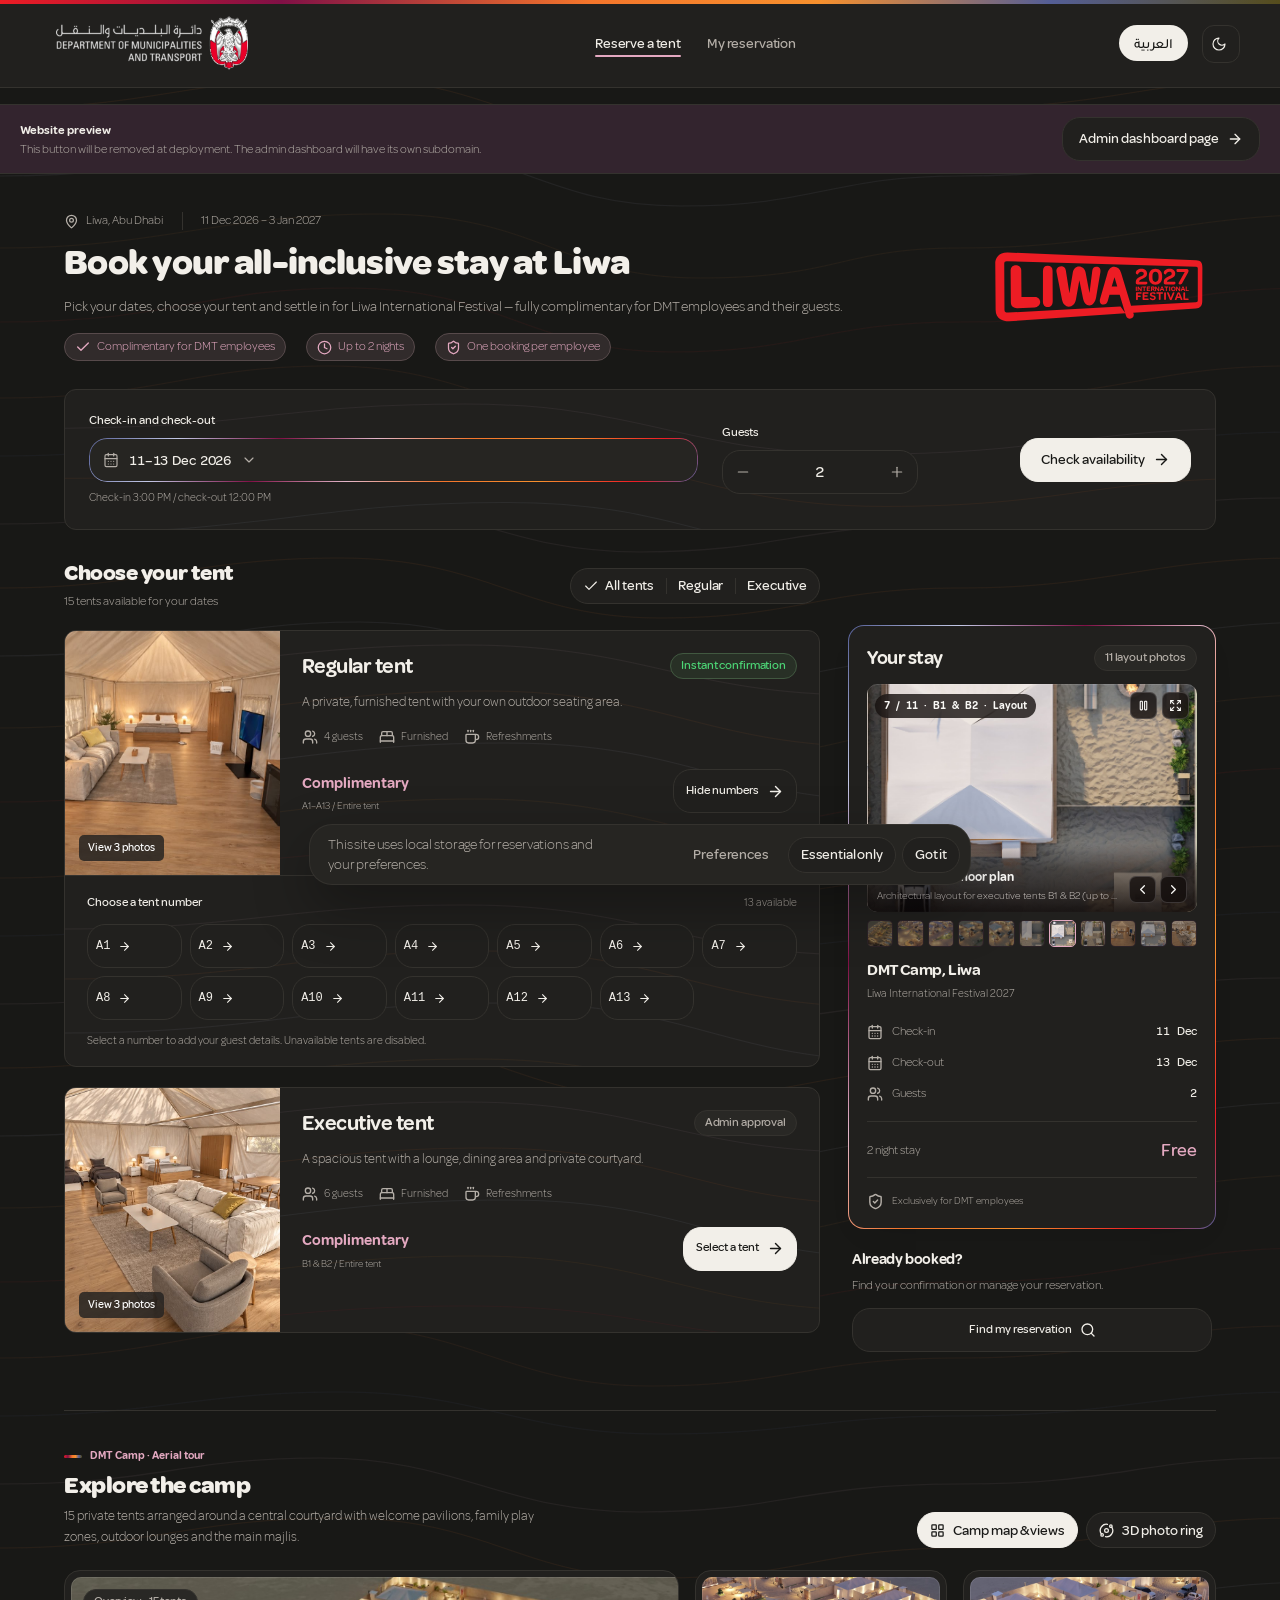
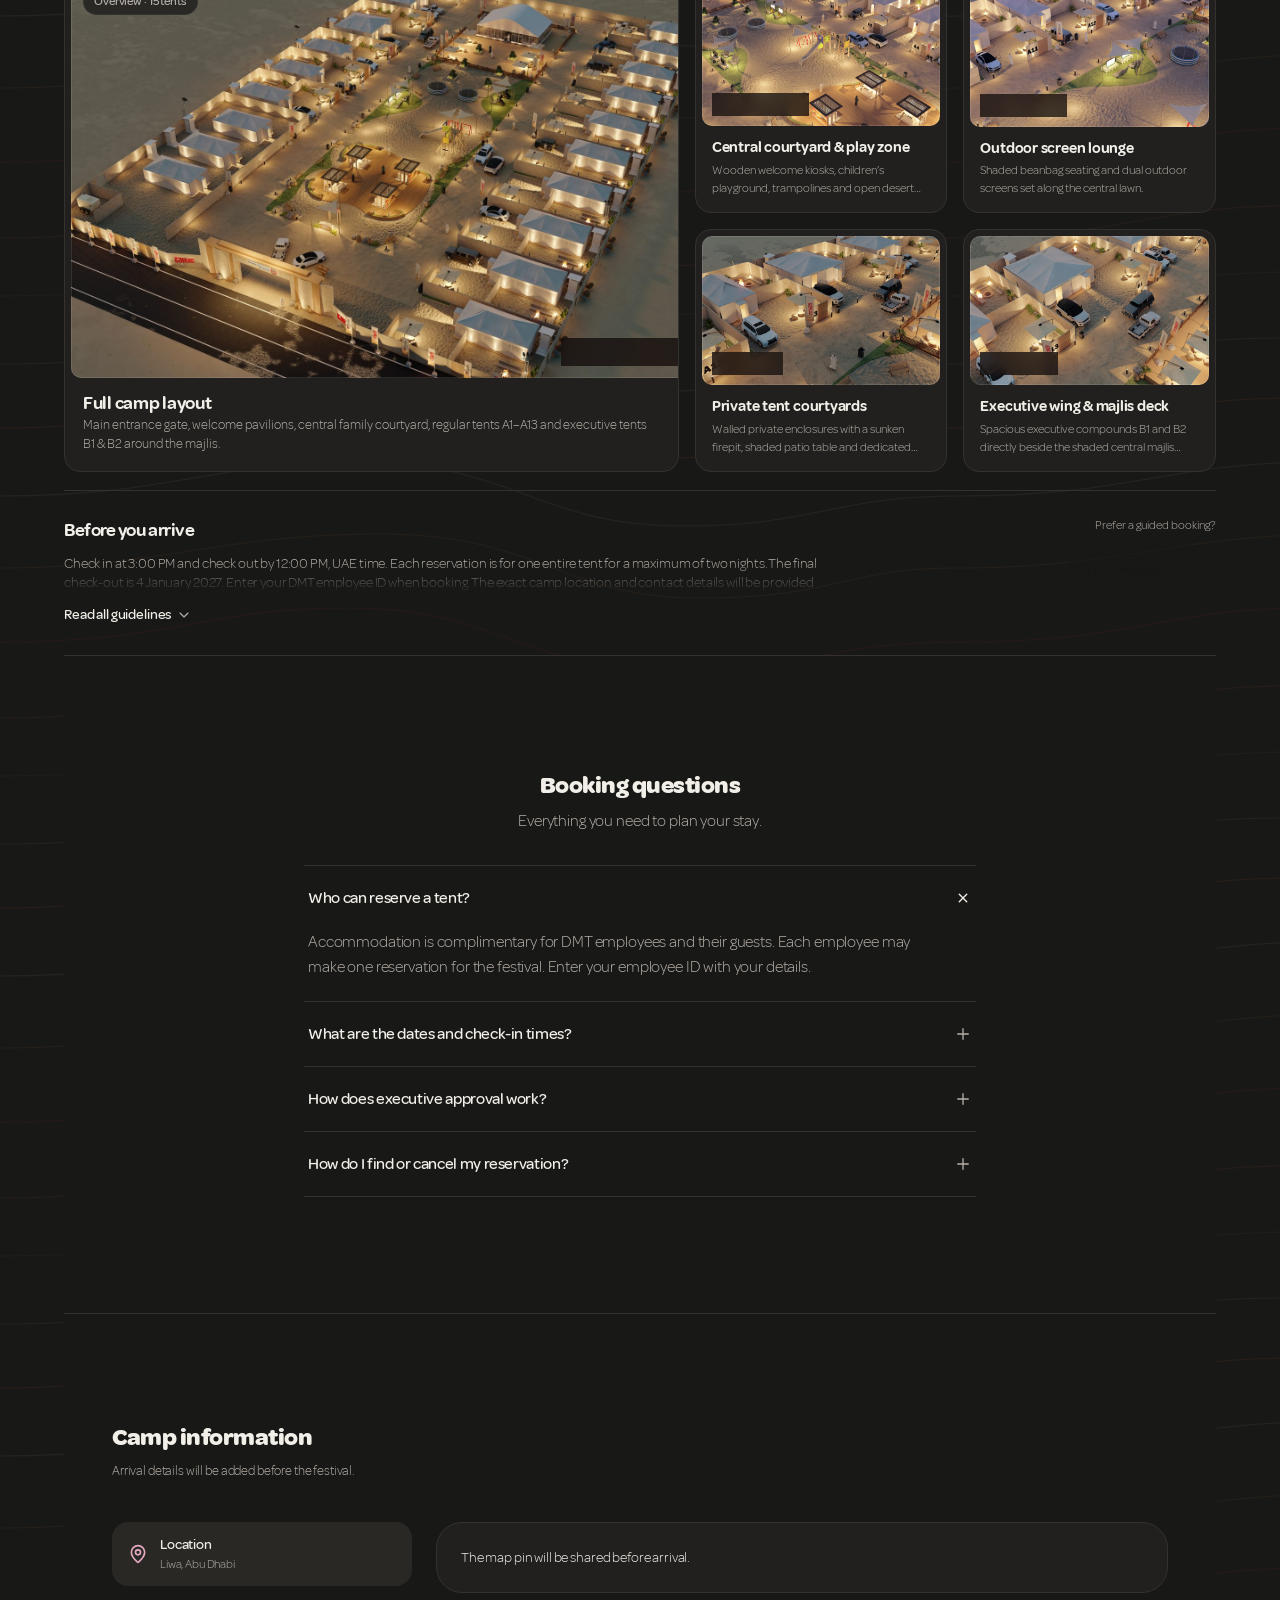
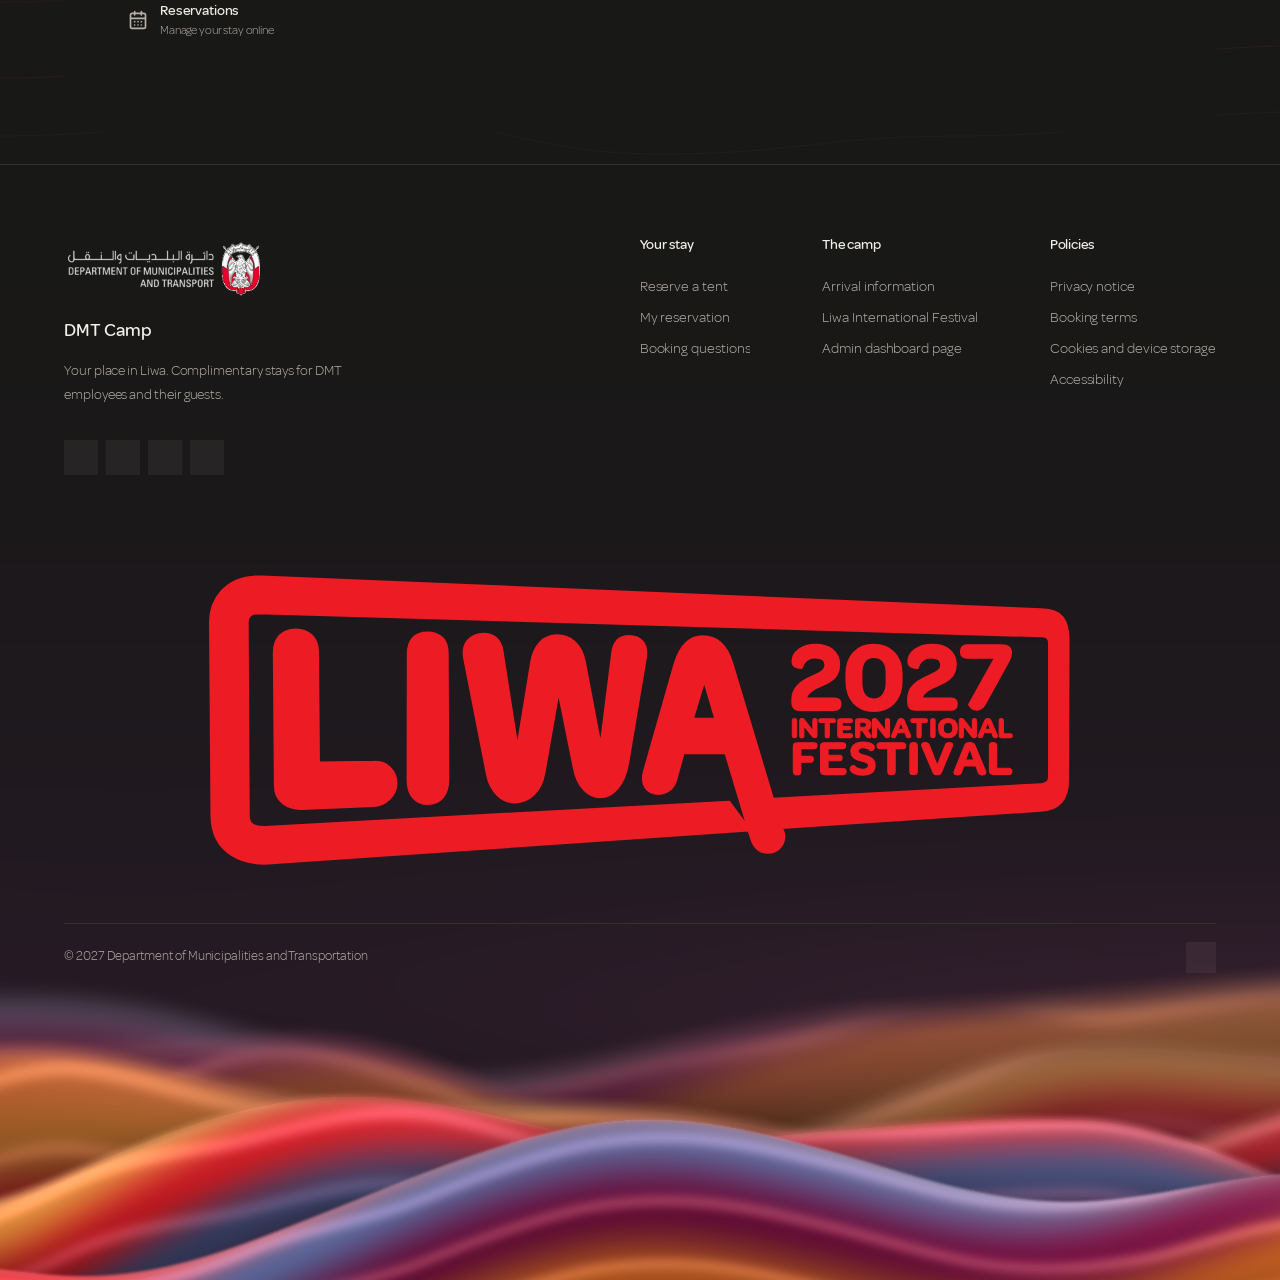
==== commit 1c2ea8ef: "Fix modal wheel/touch scrolling with Lenis and add Master Admin (reservations) account management" ====
--- a/index.html
+++ b/index.html
@@ -2,6 +2,6 @@
 <html lang="en" data-theme="dark" class="dark"><head><meta charset="UTF-8"/><meta name="viewport" content="width=device-width, initial-scale=1.0"/><meta name="theme-color" content="#181816"/><meta name="description" content="DMT employee accommodation at Liwa International Festival 2027. Booking and administration design preview."/><link rel="icon" type="image/svg+xml" href="./assets/liwa-2027.svg"/><link rel="alternate icon" type="image/png" href="./assets/liwa-logo.png"/><link rel="apple-touch-icon" href="./assets/liwa-logo.png"/><title>DMT Camp · Liwa 2027</title><style>
 /* pre-bundle field only: the React splash floods the mark in on top */
 #splash{position:fixed;inset:0;z-index:9999;background:#181816}
-</style>  <script type="module" crossorigin src="./assets/index-BYXPwzWt.js"></script>
-  <link rel="stylesheet" crossorigin href="./assets/index-Dwk_smmA.css">
+</style>  <script type="module" crossorigin src="./assets/index-BgadyDlo.js"></script>
+  <link rel="stylesheet" crossorigin href="./assets/index-dCbu2XHE.css">
 </head><body><div id="splash" role="status" aria-label="Loading Liwa 2027"></div><div id="root"></div></body></html>
--- a/assets/index-dCbu2XHE.css
+++ b/assets/index-dCbu2XHE.css
@@ -0,0 +1 @@
+._button_1ipz1_3{position:relative;display:inline-flex;min-height:var(--control-height-md);align-items:center;justify-content:center;gap:var(--space-2);border:1px solid transparent;border-radius:var(--radius-control);padding:0 var(--space-4);font:inherit;font-size:var(--text-sm);font-weight:500;line-height:var(--leading-body);white-space:nowrap;cursor:pointer;-webkit-tap-highlight-color:transparent;transition:color var(--duration-fast) var(--ease-standard),background var(--duration-fast) var(--ease-standard),border-color var(--duration-fast) var(--ease-standard),opacity var(--duration-fast) var(--ease-standard),box-shadow var(--duration-fast) var(--ease-standard)}._button_1ipz1_3:disabled{cursor:not-allowed;opacity:.52}._button_1ipz1_3[aria-busy=true]{cursor:progress}._button_1ipz1_3:is([aria-haspopup]:not([aria-haspopup=false]),[data-state],[role=combobox]){transform:none!important}._labelSlot_1ipz1_17{position:relative;display:inline-flex;min-width:0;align-items:center;justify-content:center;transition:opacity var(--duration-fast) var(--ease-standard)}._labelSlot_1ipz1_17[data-morphing]{clip-path:inset(-50% calc(var(--space-3) * -1))}._labelContent_1ipz1_21{display:inline-flex;flex:none;align-items:center}._labelPhase_1ipz1_23{display:inline-flex;align-items:center;justify-content:center;gap:var(--space-2);white-space:nowrap}._labelPhase_1ipz1_23 svg{flex:none}._primary_1ipz1_27{color:var(--background);background:var(--foreground);border-color:var(--foreground)}._secondary_1ipz1_29{color:var(--foreground);background:var(--surface);border-color:var(--border)}._ghost_1ipz1_31{color:var(--text-secondary);background:transparent;border-color:transparent}._danger_1ipz1_33{color:var(--danger);background:var(--surface);border-color:var(--border)}._secondary_1ipz1_29:disabled,._danger_1ipz1_33:disabled{opacity:1;color:var(--text-muted);background:var(--surface-muted);border-color:var(--border)}._danger_1ipz1_33:disabled{color:color-mix(in oklab,var(--danger) 55%,var(--surface-muted))}._ghost_1ipz1_31:disabled{opacity:1;color:var(--text-muted)}@media(hover:hover)and (pointer:fine){._primary_1ipz1_27:hover:not(:disabled){opacity:.91;box-shadow:var(--shadow-resting)}._secondary_1ipz1_29:hover:not(:disabled){background:var(--surface-muted);box-shadow:var(--shadow-resting)}._ghost_1ipz1_31:hover:not(:disabled){color:var(--foreground);background:var(--surface-muted)}._danger_1ipz1_33:hover:not(:disabled){border-color:var(--danger);background:var(--surface-muted)}}._primary_1ipz1_27:active:not(:disabled){opacity:.84}._secondary_1ipz1_29:active:not(:disabled),._ghost_1ipz1_31:active:not(:disabled){color:var(--foreground);background:var(--surface-muted)}._danger_1ipz1_33:active:not(:disabled){border-color:var(--danger);background:var(--surface-muted)}._sm_1ipz1_63{min-height:var(--control-height-sm);padding-inline:var(--space-3);font-size:var(--text-sm)}._md_1ipz1_65{min-height:var(--control-height-md)}._lg_1ipz1_67{min-height:var(--control-height-lg);padding-inline:var(--space-5);font-size:var(--text-sm)}._loader_1ipz1_69{position:absolute;left:50%;top:50%;display:grid;width:var(--space-4);height:var(--space-4);margin:calc(var(--space-4) / -2)}._spinner_1ipz1_71{border:1.5px solid currentColor;border-right-color:transparent;border-radius:50%;animation:_spin_1ipz1_71 .7s linear infinite}._loadingLabel_1ipz1_73{opacity:0}@keyframes _spin_1ipz1_71{to{transform:rotate(360deg)}}@media(prefers-reduced-motion:reduce){._button_1ipz1_3{transition:none}._labelSlot_1ipz1_17{transition:opacity var(--duration-instant) linear}._spinner_1ipz1_71{animation-duration:.01ms;animation-iteration-count:1}}._button_tdlj1_1{position:relative;display:inline-flex;min-height:var(--control-height-md);align-items:center;justify-content:center;overflow:hidden;padding:0 var(--space-5);border:1px solid var(--foreground);border-radius:var(--radius-control);background:var(--foreground);color:var(--background);font:inherit;font-size:var(--text-sm);font-weight:500;line-height:var(--leading-body);cursor:pointer;-webkit-tap-highlight-color:transparent;transition:background var(--duration-fast) var(--ease-standard),border-color var(--duration-fast) var(--ease-standard),color var(--duration-fast) var(--ease-standard),box-shadow var(--duration-fast) var(--ease-standard),opacity var(--duration-fast) var(--ease-standard)}@media(hover:hover)and (pointer:fine){._button_tdlj1_1:hover:not(:disabled){box-shadow:var(--shadow-resting)}}._button_tdlj1_1:disabled{cursor:not-allowed}._button_tdlj1_1:disabled:not([data-state=pending]){opacity:.7}._button_tdlj1_1[data-state=pending]{cursor:progress}._content_tdlj1_6{display:inline-flex;min-height:1.25rem;align-items:center;justify-content:center;gap:var(--space-2);white-space:nowrap}._morph_tdlj1_7{position:relative;display:inline-grid;min-width:0;justify-items:start}._morph_tdlj1_7[data-morphing]{clip-path:inset(-.6em 0 -.6em -.3em)}._sizer_tdlj1_10{grid-area:1 / 1;visibility:hidden;white-space:pre}._label_tdlj1_11{grid-area:1 / 1;white-space:pre}._iconSlot_tdlj1_12{display:grid;width:17px;height:17px;flex:0 0 17px;place-items:center}._phase_tdlj1_13{grid-area:1 / 1;display:grid;width:17px;height:17px;place-items:center}._arrow_tdlj1_14{flex:none}._statusIcon_tdlj1_15{color:currentColor}._spinner_tdlj1_16{display:inline-block;width:var(--space-4);height:var(--space-4);border:1.5px solid currentColor;border-right-color:transparent;border-radius:var(--radius-pill);animation:_spin_tdlj1_16 .7s linear infinite}._visuallyHidden_tdlj1_17{position:absolute;width:1px;height:1px;overflow:hidden;clip:rect(0 0 0 0);white-space:nowrap}@keyframes _spin_tdlj1_16{to{transform:rotate(360deg)}}@media(prefers-reduced-motion:reduce){._button_tdlj1_1{transition:none}._spinner_tdlj1_16{animation:none}}._group_qkbkx_5{--bg-h: var(--control-height-md);--bg-pad-x: 14px;--bg-inset: 3px;--bg-radius: var(--radius-control);--bg-divider: var(--border);--bg-divider-inset: 11px;--bg-highlight: var(--surface-muted);--bg-highlight-pressed: color-mix(in oklab, var(--surface-muted), var(--border-strong) 30%);--bg-muted-ink: var(--text-secondary);position:relative;isolation:isolate;display:inline-flex;max-width:100%;align-items:stretch;overflow-x:auto;overscroll-behavior-x:contain;scrollbar-width:none;border:1px solid var(--border);border-radius:var(--bg-radius);background:var(--surface);color:var(--foreground);vertical-align:middle}._group_qkbkx_5::-webkit-scrollbar{display:none}._sm_qkbkx_11{--bg-h: var(--control-height-sm);--bg-pad-x: 12px;--bg-divider-inset: 9px}._md_qkbkx_13{--bg-h: var(--control-height-md)}._solid_qkbkx_17{--bg-divider: color-mix(in oklab, var(--background) 20%, var(--foreground));--bg-highlight: color-mix(in oklab, var(--background) 13%, var(--foreground));--bg-highlight-pressed: color-mix(in oklab, var(--background) 22%, var(--foreground));--bg-muted-ink: color-mix(in oklab, var(--background) 72%, var(--foreground));border-color:var(--foreground);background:var(--foreground);color:var(--background)}._vertical_qkbkx_19{flex-direction:column;overflow:visible;--bg-divider-inset: 10px}._group_qkbkx_5[aria-disabled=true]{opacity:.52}._highlight_qkbkx_27{position:absolute;z-index:0;top:0;left:0;pointer-events:none}._highlight_qkbkx_27:before{position:absolute;inset:var(--bg-inset);border-radius:calc(var(--bg-radius) - var(--bg-inset) - 1px);background:var(--bg-highlight);content:"";transition:background-color var(--duration-fast) var(--ease-standard)}._highlight_qkbkx_27[data-pressed]:before{background:var(--bg-highlight-pressed);transition-duration:var(--duration-instant)}._segment_qkbkx_35{position:relative;z-index:1;display:inline-flex;flex:none;min-width:calc(var(--bg-h) - 2px);height:calc(var(--bg-h) - 2px);align-items:center;justify-content:center;margin:0;padding:0 var(--bg-pad-x);border:0;border-radius:0;background:transparent;color:inherit;font:inherit;font-size:var(--text-sm);font-weight:500;letter-spacing:var(--tracking-body);line-height:1;white-space:nowrap;text-decoration:none;cursor:pointer;-webkit-user-select:none;user-select:none;-webkit-tap-highlight-color:transparent}._vertical_qkbkx_19 ._segment_qkbkx_35{width:100%;justify-content:flex-start}._vertical_qkbkx_19 ._iconOnly_qkbkx_39,._vertical_qkbkx_19 ._trigger_qkbkx_39{justify-content:center;padding:0}._iconOnly_qkbkx_39{width:calc(var(--bg-h) - 2px);padding:0}._trigger_qkbkx_39{width:calc(var(--bg-h) - 6px);min-width:0;padding:0;color:var(--bg-muted-ink);transition:color var(--duration-fast) var(--ease-standard)}._trigger_qkbkx_39[data-state=open]{color:inherit}._segment_qkbkx_35[aria-disabled=true]{cursor:not-allowed}._segment_qkbkx_35[aria-disabled=true] ._content_qkbkx_49{opacity:.4}._group_qkbkx_5[aria-disabled=true] ._segment_qkbkx_35{cursor:not-allowed}._compact_qkbkx_55 ._segment_qkbkx_35[data-collapsible]{width:calc(var(--bg-h) - 2px);padding:0}._compact_qkbkx_55 ._label_qkbkx_57[data-collapsible]{display:none}._segment_qkbkx_35+._segment_qkbkx_35:before{position:absolute;top:var(--bg-divider-inset);bottom:var(--bg-divider-inset);left:-.5px;width:1px;background:var(--bg-divider);content:"";pointer-events:none;transition:opacity var(--duration-fast) var(--ease-standard)}._vertical_qkbkx_19 ._segment_qkbkx_35+._segment_qkbkx_35:before{top:-.5px;right:var(--bg-divider-inset);bottom:auto;left:var(--bg-divider-inset);width:auto;height:1px}._segment_qkbkx_35[data-quiet]:before{opacity:0}._content_qkbkx_49{position:relative;display:inline-flex;align-items:center;transition:transform var(--duration-spring) var(--ease-spring),opacity var(--duration-fast) var(--ease-standard)}._segment_qkbkx_35:active:not([aria-disabled=true]) ._content_qkbkx_49{transform:scale(.97);transition-duration:var(--duration-instant);transition-timing-function:var(--ease-standard)}._iconOnly_qkbkx_39:active:not([aria-disabled=true]) ._content_qkbkx_49{transform:scale(.9)}._trigger_qkbkx_39:active ._content_qkbkx_49{transform:none}._chevron_qkbkx_83{width:16px;height:16px;stroke-width:1.75;transition:transform var(--duration-spring) var(--ease-spring)}._trigger_qkbkx_39[data-state=open] ._chevron_qkbkx_83{transform:rotate(180deg)}._slot_qkbkx_93{position:relative;display:inline-flex;min-width:0;align-items:center;justify-content:center}._slot_qkbkx_93[data-morphing]{clip-path:inset(-50% calc(var(--space-3) * -1))}._slotContent_qkbkx_97{display:inline-grid;flex:none;align-items:center;justify-items:center}._slotContent_qkbkx_97>*{grid-area:1 / 1}._phase_qkbkx_101{display:inline-flex;align-items:center;gap:var(--space-2);white-space:nowrap}._sizer_qkbkx_103{visibility:hidden;pointer-events:none}._iconBox_qkbkx_105{display:inline-block;width:16px;height:16px;flex:none}._sm_qkbkx_11 ._phase_qkbkx_101{gap:6px}._icon_qkbkx_39{display:inline-flex;flex:none}._icon_qkbkx_39 svg{width:16px;height:16px;stroke-width:1.75}._value_qkbkx_113{display:inline-flex;align-items:center;font-variant-numeric:tabular-nums}._label_qkbkx_57{display:inline-block}._srOnly_qkbkx_117{position:absolute;width:1px;height:1px;overflow:hidden;clip-path:inset(50%);white-space:nowrap}._menu_qkbkx_125{--menu-x: 0px;--menu-y: -5px;z-index:60;min-width:min(13rem,var(--radix-dropdown-menu-content-available-width));max-width:var(--radix-dropdown-menu-content-available-width);padding:5px;border:1px solid var(--border);border-radius:var(--radius-panel);background:var(--surface-raised);color:var(--foreground);box-shadow:var(--shadow-floating);transform-origin:var(--radix-dropdown-menu-content-transform-origin);transition:opacity var(--duration-fast) var(--ease-enter),transform var(--duration-spring) var(--ease-spring)}._menu_qkbkx_125[data-side=top]{--menu-y: 5px}._menu_qkbkx_125[data-side=left]{--menu-x: 5px;--menu-y: 0px}._menu_qkbkx_125[data-side=right]{--menu-x: -5px;--menu-y: 0px}@starting-style{._menu_qkbkx_125[data-state=open]{opacity:0;transform:translate(var(--menu-x),var(--menu-y)) scale(.97)}._menu_qkbkx_125[data-state=open] ._item_qkbkx_137{opacity:0;transform:translate(calc(var(--menu-x) * .4),calc(var(--menu-y) * .4))}}._menu_qkbkx_125[data-state=closed]{opacity:0;transform:translate(calc(var(--menu-x) * .5),calc(var(--menu-y) * .5)) scale(.985);transition:opacity .13s var(--ease-standard),transform .13s var(--ease-standard);animation:_menu-exit_qkbkx_1 .13s linear both;pointer-events:none}._item_qkbkx_137{display:flex;min-height:36px;align-items:center;gap:10px;padding:0 11px;border-radius:calc(var(--radius-panel) - 6px);color:inherit;font-size:var(--text-sm);text-decoration:none;cursor:pointer;outline:none;transition:opacity var(--duration-standard) var(--ease-enter) calc(min(var(--i, 0),4)*35ms),transform var(--duration-standard) var(--ease-enter) calc(min(var(--i, 0),4)*35ms)}._item_qkbkx_137[data-highlighted]{background:var(--surface-muted)}._item_qkbkx_137[data-disabled]{cursor:default;opacity:.45}._itemIcon_qkbkx_151{display:inline-flex;flex:none;color:var(--text-secondary)}._itemIcon_qkbkx_151 svg{width:16px;height:16px;stroke-width:1.75}._itemLabel_qkbkx_155{min-width:0;overflow:hidden;text-overflow:ellipsis;white-space:nowrap}._destructive_qkbkx_157,._destructive_qkbkx_157 ._itemIcon_qkbkx_151{color:var(--danger)}._destructive_qkbkx_157[data-highlighted]{background:color-mix(in oklab,var(--danger) 8%,var(--surface))}@keyframes _menu-exit_qkbkx_1{to{--menu-exit: 1}}@media(prefers-reduced-motion:reduce){._content_qkbkx_49,._chevron_qkbkx_83,._segment_qkbkx_35:before,._highlight_qkbkx_27:before,._item_qkbkx_137{transition:none}._segment_qkbkx_35:active ._content_qkbkx_49,._iconOnly_qkbkx_39:active ._content_qkbkx_49{transform:none}._menu_qkbkx_125,._menu_qkbkx_125[data-state=closed]{transform:none;transition:opacity var(--duration-instant) linear}}._badge_l6sr8_1{display:inline-flex;min-height:26px;align-items:center;border:1px solid var(--badge-border, var(--border));border-radius:var(--radius-pill);padding:0 10px;color:var(--badge-foreground, var(--foreground));background:var(--badge-background, var(--surface));font-size:var(--text-xs);font-weight:500;letter-spacing:-.01em;line-height:1;white-space:nowrap;overflow:clip;transition:border-color var(--duration-standard) var(--ease-standard),background-color var(--duration-standard) var(--ease-standard),color var(--duration-standard) var(--ease-standard)}@media(hover:hover)and (pointer:fine){._badge_l6sr8_1:hover{border-color:color-mix(in oklab,var(--badge-color, var(--foreground)) 32%,var(--border));background:color-mix(in oklab,var(--badge-color, var(--foreground)) 10%,var(--surface))}}._sm_l6sr8_45{min-height:22px;padding:0 8px;font-size:11px}._md_l6sr8_47{font-size:var(--text-xs)}._body_l6sr8_51{display:block}._content_l6sr8_53{position:relative;display:inline-flex;width:max-content;align-items:center;gap:5px}._sm_l6sr8_45 ._content_l6sr8_53{gap:4px}._label_l6sr8_57,._glyph_l6sr8_57{position:relative;display:inline-flex;align-items:center}._text_l6sr8_59{display:block}._icon_l6sr8_63{position:relative;display:inline-flex;width:auto;height:auto;flex:0 0 auto;align-items:center;justify-content:center;color:var(--badge-color, var(--foreground));line-height:1}._neutral_l6sr8_87{--badge-color: var(--text-secondary);--badge-foreground: var(--text-secondary);--badge-background: var(--surface-muted);--badge-border: var(--border)}._success_l6sr8_89{--badge-color: var(--success);--badge-foreground: var(--success);--badge-background: color-mix(in oklab, var(--success) 10%, var(--surface));--badge-border: color-mix(in oklab, var(--success) 25%, var(--border))}._info_l6sr8_91{--badge-color: var(--accent);--badge-foreground: var(--accent-strong);--badge-background: var(--accent-subtle);--badge-border: color-mix(in oklab, var(--accent) 24%, var(--border))}._warning_l6sr8_93{--badge-color: var(--warning);--badge-foreground: var(--warning);--badge-background: color-mix(in oklab, var(--warning) 11%, var(--surface));--badge-border: color-mix(in oklab, var(--warning) 27%, var(--border))}._danger_l6sr8_95{--badge-color: var(--danger);--badge-foreground: var(--danger);--badge-background: color-mix(in oklab, var(--danger) 10%, var(--surface));--badge-border: color-mix(in oklab, var(--danger) 26%, var(--border))}@media(prefers-reduced-motion:reduce){._badge_l6sr8_1{transition-duration:var(--duration-instant)}}._root_1em9b_1{position:relative;display:inline-block;height:var(--control-height-md);vertical-align:top;color:var(--foreground);font-family:var(--font-body);font-size:var(--text-sm);letter-spacing:var(--tracking-body);line-height:var(--leading-body)}._root_1em9b_1{z-index:0;transition:z-index 0s linear .5s}._root_1em9b_1[data-open]{z-index:30;transition-delay:0s}._root_1em9b_1:not([data-open]) ._surface_1em9b_14{z-index:0}._root_1em9b_1 *,._root_1em9b_1 *:before,._root_1em9b_1 *:after{box-sizing:border-box}._surface_1em9b_14{position:absolute;z-index:2;top:0;left:0;overflow:clip;background:var(--surface-raised);box-shadow:var(--shadow-resting);transition:box-shadow var(--duration-considered) var(--ease-standard),background-color var(--duration-fast) var(--ease-standard)}._surface_1em9b_14:after{content:"";position:absolute;inset:0;border:1px solid var(--border);border-radius:inherit;pointer-events:none;transition:border-color var(--duration-fast) var(--ease-standard)}._root_1em9b_1[data-open] ._surface_1em9b_14{box-shadow:var(--shadow-floating)}._trigger_1em9b_33{position:relative;z-index:1;display:inline-flex;width:max-content;height:var(--control-height-md);align-items:center;gap:10px;padding:0 12px 0 14px;border:0;background:transparent;color:var(--foreground);cursor:pointer;font:inherit;font-weight:500;white-space:nowrap;-webkit-tap-highlight-color:transparent}._trigger_1em9b_33:disabled{cursor:default}._trigger_1em9b_33[inert]{pointer-events:none}._triggerIcon_1em9b_53,._chevron_1em9b_53{display:grid;flex:none;place-items:center;color:var(--text-secondary)}._chevron_1em9b_53{color:var(--text-muted)}._value_1em9b_55{display:inline-flex;font-variant-numeric:tabular-nums}._value_1em9b_55[data-empty]{color:var(--text-secondary);font-weight:400}._rolling_1em9b_59{display:inline-flex;gap:.28em;white-space:nowrap}._word_1em9b_60{position:relative;display:inline-block}._wordInner_1em9b_61{display:inline-block}._panel_1em9b_64{position:absolute;top:0;left:0;width:max-content;padding:10px;--cell: 36px;max-height:var(--range-max-height, calc(100dvh - 16px) );overflow-y:auto;overscroll-behavior:contain}._body_1em9b_65{display:flex;gap:10px}._rail_1em9b_67{position:relative;display:flex;width:9.25rem;flex:none;flex-direction:column;gap:2px;padding-right:10px;border-right:1px solid var(--border-subtle)}._railHighlight_1em9b_68{position:absolute;top:0;left:0;border-radius:12px;background:color-mix(in oklab,var(--foreground) 6.5%,transparent);pointer-events:none}._preset_1em9b_69{position:relative;display:flex;height:32px;flex:none;align-items:center;padding:0 12px;border:0;border-radius:12px;background:transparent;color:var(--text-secondary);cursor:pointer;font:inherit;text-align:left;white-space:nowrap;-webkit-tap-highlight-color:transparent;transition:color var(--duration-fast) var(--ease-standard),background-color var(--duration-fast) var(--ease-standard)}._preset_1em9b_69[aria-pressed=true]{color:var(--foreground);font-weight:500}._calendars_1em9b_89{position:relative;padding:0 2px}._navButton_1em9b_90{position:absolute;z-index:2;top:0;display:grid;width:32px;height:32px;place-items:center;padding:0;border:0;border-radius:var(--radius-pill);background:transparent;color:var(--text-secondary);cursor:pointer;-webkit-tap-highlight-color:transparent;transition:background-color var(--duration-fast) var(--ease-standard),color var(--duration-fast) var(--ease-standard),transform var(--duration-instant) var(--ease-standard)}._navButton_1em9b_90[data-side=prev]{left:2px}._navButton_1em9b_90[data-side=next]{right:2px}._navButton_1em9b_90:active:not(:disabled){transform:scale(.92)}._navButton_1em9b_90:disabled{opacity:.35;cursor:default}._viewport_1em9b_113{position:relative;display:grid;height:calc(60px + var(--cell) * 6);overflow:clip;overflow-clip-margin:2px}._viewport_1em9b_113>*{grid-area:1 / 1}._months_1em9b_115{display:flex;gap:24px}._month_1em9b_115{width:calc(var(--cell) * 7)}._monthTitle_1em9b_117{height:32px;margin:0;color:var(--foreground);font-weight:500;line-height:32px;text-align:center;white-space:nowrap}._grid_1em9b_118{display:grid}._weekdays_1em9b_119{display:grid;height:28px;align-items:center;color:var(--text-muted);font-size:var(--text-xs);grid-template-columns:repeat(7,var(--cell));text-align:center}._weeks_1em9b_120{position:relative}._week_1em9b_119{display:grid;height:var(--cell);grid-template-columns:repeat(7,var(--cell))}._cell_1em9b_122,._blank_1em9b_122{position:relative;display:block}._layer_1em9b_125{position:absolute;inset:0;pointer-events:none}._bar_1em9b_126{position:absolute;height:calc(var(--cell) - 6px);border-radius:var(--radius-pill);background:var(--accent-subtle)}._thumb_1em9b_127{position:absolute;top:0;left:0;width:var(--cell);height:var(--cell)}._thumb_1em9b_127:before{content:"";position:absolute;inset:3px;border-radius:50%;background:var(--accent)}._day_1em9b_130{position:relative;z-index:1;display:grid;width:100%;height:100%;place-items:center;padding:0;border:0;border-radius:50%;background:transparent;color:var(--foreground);cursor:pointer;font:inherit;font-variant-numeric:tabular-nums;-webkit-tap-highlight-color:transparent;transition:color var(--duration-fast) var(--ease-standard)}._day_1em9b_130>span{position:relative;display:grid;width:calc(100% - 6px);height:calc(100% - 6px);place-items:center;border-radius:50%;transition:background-color var(--duration-fast) var(--ease-standard),transform var(--duration-instant) var(--ease-standard)}._day_1em9b_130:active:not(:disabled)>span{transform:scale(.9)}._day_1em9b_130[data-edge]{color:var(--accent-foreground);font-weight:500;transition-delay:40ms}._day_1em9b_130[data-today]:after{content:"";position:absolute;bottom:5px;left:50%;width:4px;height:4px;margin-left:-2px;border-radius:50%;background:var(--accent)}._day_1em9b_130[data-today][data-edge]:after{background:var(--accent-foreground)}._day_1em9b_130:disabled{color:var(--text-muted);cursor:default;opacity:.5}._day_1em9b_130:focus-visible:not([data-edge])>span{background:color-mix(in oklab,var(--foreground) 7%,transparent)}._footer_1em9b_157{display:flex;width:0;min-width:100%;align-items:center;justify-content:space-between;gap:12px;margin-top:10px;padding:10px 2px 0 12px;border-top:1px solid var(--border-subtle)}._summary_1em9b_158{display:grid;min-width:0;gap:1px}._summaryValue_1em9b_159{display:inline-flex;width:max-content;font-weight:500;font-variant-numeric:tabular-nums}._summaryCount_1em9b_160{display:inline-flex;min-height:1.4em;color:var(--text-muted);font-size:var(--text-xs);font-variant-numeric:tabular-nums}._actions_1em9b_161{display:flex;flex:none;align-items:center;gap:6px}._ghost_1em9b_162,._primary_1em9b_162{display:inline-flex;height:var(--control-height-sm);align-items:center;justify-content:center;padding:0 14px;border:0;border-radius:var(--radius-control);cursor:pointer;font:inherit;font-weight:500;white-space:nowrap;-webkit-tap-highlight-color:transparent;transition:background-color var(--duration-fast) var(--ease-standard),color var(--duration-fast) var(--ease-standard),transform var(--duration-instant) var(--ease-standard),opacity var(--duration-fast) var(--ease-standard)}._ghost_1em9b_162{background:transparent;color:var(--text-secondary)}._primary_1em9b_162{min-width:4.75rem;background:var(--accent);color:var(--accent-foreground)}._ghost_1em9b_162:active,._primary_1em9b_162:active:not(:disabled){transform:scale(.97)}._primary_1em9b_162:disabled{opacity:.45;cursor:default}._ghost_1em9b_162:focus-visible{background:var(--surface-muted);color:var(--foreground)}._preset_1em9b_69:focus-visible,._navButton_1em9b_90:focus-visible{background:color-mix(in oklab,var(--foreground) 5%,transparent);color:var(--foreground)}._srOnly_1em9b_184{position:absolute;width:1px;height:1px;margin:-1px;padding:0;overflow:hidden;clip-path:inset(50%);white-space:nowrap;border:0}._panel_1em9b_64[data-compact]{padding:8px}._panel_1em9b_64[data-compact] ._body_1em9b_65{flex-direction:column;gap:8px}._panel_1em9b_64[data-compact] ._rail_1em9b_67{width:auto;flex-direction:row;gap:2px;margin:0 -8px;padding:0 8px 8px;overflow-x:auto;border-right:0;border-bottom:1px solid var(--border-subtle);overscroll-behavior-x:contain;scrollbar-width:none}._panel_1em9b_64[data-compact] ._rail_1em9b_67::-webkit-scrollbar{display:none}._panel_1em9b_64[data-compact] ._preset_1em9b_69{padding:0 11px}._panel_1em9b_64[data-compact] ._calendars_1em9b_89{align-self:center}._panel_1em9b_64[data-compact] ._footer_1em9b_157{flex-wrap:wrap;margin-top:6px;padding-left:11px}._panel_1em9b_64[data-compact] ._actions_1em9b_161{margin-left:auto}._panel_1em9b_64[data-compact] ._summary_1em9b_158{flex:1 1 8rem}@media(hover:hover)and (pointer:fine){._root_1em9b_1:not([data-open]):has(>._trigger_1em9b_33:hover:not(:disabled)) ._surface_1em9b_14{background:color-mix(in oklab,var(--foreground) 3%,var(--surface-raised))}._root_1em9b_1:not([data-open]):has(>._trigger_1em9b_33:hover:not(:disabled)) ._surface_1em9b_14:after{border-color:var(--border-strong)}._preset_1em9b_69:hover{color:var(--foreground)}._preset_1em9b_69:not([aria-pressed=true]):hover{background:color-mix(in oklab,var(--foreground) 4%,transparent)}._navButton_1em9b_90:hover:not(:disabled){background:color-mix(in oklab,var(--foreground) 6.5%,transparent);color:var(--foreground)}._day_1em9b_130:hover:not(:disabled):not([data-edge])>span{background:color-mix(in oklab,var(--foreground) 7%,transparent)}._ghost_1em9b_162:hover{background:var(--surface-muted);color:var(--foreground)}._primary_1em9b_162:hover:not(:disabled){background:var(--accent-strong)}}@media(prefers-reduced-motion:reduce){._surface_1em9b_14,._preset_1em9b_69,._navButton_1em9b_90,._day_1em9b_130,._day_1em9b_130>span,._ghost_1em9b_162,._primary_1em9b_162{transition-duration:0ms}}@media(prefers-contrast:more){._surface_1em9b_14:after{border-color:var(--border-strong)}}._field_wkqzb_3{--nf-height: var(--control-height-md);--nf-step: 34px;--nf-inset: 3px;--nf-text: var(--text-base);--nf-width: var(--number-field-width, 196px);--nf-limit: color-mix(in oklab, var(--warning) 72%, var(--foreground));display:grid;min-width:0}._field_wkqzb_3[data-size=sm]{--nf-height: var(--control-height-sm);--nf-step: 28px;--nf-inset: 3px;--nf-text: var(--text-sm);--nf-width: var(--number-field-width, 164px)}._field_wkqzb_3[data-size=lg]{--nf-height: var(--control-height-lg);--nf-step: 40px;--nf-inset: 4px;--nf-text: var(--text-lg);--nf-width: var(--number-field-width, 228px)}:root[data-theme=dark] ._field_wkqzb_3{--nf-limit: color-mix(in oklab, var(--warning) 88%, var(--foreground))}._head_wkqzb_13{display:flex;width:min(100%,var(--nf-width));align-items:baseline;justify-content:space-between;gap:var(--space-3);margin-bottom:var(--space-2)}._label_wkqzb_15{min-width:0;color:var(--foreground);font-size:var(--text-sm);font-weight:500;line-height:var(--leading-body);letter-spacing:var(--tracking-body)}._field_wkqzb_3[data-size=sm] ._label_wkqzb_15{font-size:var(--text-xs)}._limit_wkqzb_19{flex:none;color:var(--nf-limit);font-size:var(--text-xs);font-weight:500;line-height:var(--leading-body);letter-spacing:var(--tracking-body);font-variant-numeric:tabular-nums;white-space:nowrap}._label_wkqzb_15[data-scrub]{cursor:ew-resize;touch-action:pan-y;user-select:none;-webkit-user-select:none}._control_wkqzb_29{display:flex;align-items:center;width:min(100%,var(--nf-width));min-height:var(--nf-height);gap:2px;border:1px solid var(--border);border-radius:var(--radius-control);padding:var(--nf-inset);background:var(--surface);transition:border-color var(--duration-fast) var(--ease-standard),background-color var(--duration-standard) var(--ease-standard),opacity var(--duration-fast) var(--ease-standard)}@media(hover:hover)and (pointer:fine){._control_wkqzb_29:hover,._field_wkqzb_3:has(._label_wkqzb_15[data-scrub]:hover) ._control_wkqzb_29{border-color:var(--border-strong)}}._control_wkqzb_29[data-scrubbing]{border-color:var(--foreground)}._control_wkqzb_29:has(input:focus){border-color:var(--foreground)}._control_wkqzb_29[data-warn],._control_wkqzb_29[data-warn]:hover{border-color:color-mix(in oklab,var(--warning) 55%,var(--border));background:color-mix(in oklab,var(--warning) 5%,var(--surface))}._control_wkqzb_29[data-warn]:has(input:focus){border-color:color-mix(in oklab,var(--warning) 80%,var(--border))}._control_wkqzb_29[data-disabled]{opacity:.5;background:var(--surface-muted)}._step_wkqzb_45{display:grid;width:var(--nf-step);height:var(--nf-step);flex:0 0 var(--nf-step);place-items:center;border:0;border-radius:calc(var(--radius-control) - var(--nf-inset) - 1px);padding:0;background:transparent;color:var(--text-secondary);cursor:pointer;touch-action:manipulation;user-select:none;-webkit-user-select:none;-webkit-touch-callout:none;-webkit-tap-highlight-color:transparent;transition:background-color var(--duration-fast) var(--ease-standard),color var(--duration-fast) var(--ease-standard),opacity var(--duration-standard) var(--ease-standard)}._icon_wkqzb_47{display:grid;place-items:center}._icon_wkqzb_47 svg{transition:transform var(--duration-spring) var(--ease-spring)}@media(hover:hover)and (pointer:fine){._step_wkqzb_45:hover:not(:disabled,[aria-disabled=true]){background:var(--surface-muted);color:var(--foreground)}}._step_wkqzb_45:is(:active,[data-pressed]):not(:disabled,[aria-disabled=true]){background:color-mix(in oklab,var(--foreground) 10%,var(--surface));color:var(--foreground);transition:background-color 60ms linear,color 60ms linear}._step_wkqzb_45:is(:active,[data-pressed]):not(:disabled,[aria-disabled=true]) svg{transform:scale(.82);transition:transform 90ms var(--ease-standard)}._step_wkqzb_45:focus-visible{outline:none;background:var(--surface-muted);color:var(--foreground)}._step_wkqzb_45[aria-disabled=true]{opacity:.32;cursor:not-allowed}._step_wkqzb_45:disabled{opacity:.35;cursor:not-allowed}._control_wkqzb_29[data-strain=max] ._step_wkqzb_45[aria-disabled=true]:last-child,._control_wkqzb_29[data-strain=min] ._step_wkqzb_45[aria-disabled=true]:first-child{opacity:.6;color:var(--nf-limit);transition:opacity 60ms linear,color 60ms linear}._valueWrap_wkqzb_69{position:relative;display:flex;min-width:0;flex:1;align-self:stretch;align-items:center;justify-content:center;cursor:text}._control_wkqzb_29[data-disabled] ._valueWrap_wkqzb_69{cursor:not-allowed}._value_wkqzb_69{display:inline-flex;align-items:center;white-space:nowrap;color:var(--foreground);font-size:var(--nf-text);transition:color var(--duration-standard) var(--ease-standard);font-weight:500;line-height:var(--leading-body);letter-spacing:var(--tracking-body);font-variant-numeric:tabular-nums}._affix_wkqzb_77{display:inline-flex;color:var(--text-secondary);font-weight:400}._char_wkqzb_79{display:inline-block;overflow-x:clip;white-space:pre}._number_wkqzb_85{position:relative;display:inline-grid;align-items:center}._display_wkqzb_87{display:inline-flex;grid-area:1 / 1}._display_wkqzb_87[data-hidden]{position:absolute;top:0;left:0;visibility:hidden}._mirror_wkqzb_91{grid-area:1 / 1;white-space:pre}._input_wkqzb_93{position:absolute;z-index:1;top:0;left:0;width:calc(100% + 1em);height:100%;margin:0;border:0;padding:0;background:transparent;color:transparent;caret-color:var(--foreground);font:inherit;font-variant-numeric:inherit;letter-spacing:inherit;line-height:inherit;text-align:left;outline:none}._input_wkqzb_93:focus-visible{outline:none}._input_wkqzb_93::selection{background:color-mix(in oklab,var(--foreground) 16%,transparent);color:transparent}._input_wkqzb_93:disabled{cursor:not-allowed}._column_wkqzb_105{--feather: .2em;position:relative;display:inline-block;overflow-x:visible;overflow-y:clip;margin-block:calc(var(--feather) * -1);padding-block:var(--feather);-webkit-mask-image:linear-gradient(to bottom,transparent,#000 calc(var(--feather) * 1.5),#000 calc(100% - var(--feather) * 1.5),transparent);mask-image:linear-gradient(to bottom,transparent,#000 calc(var(--feather) * 1.5),#000 calc(100% - var(--feather) * 1.5),transparent);-webkit-mask-repeat:repeat-x;mask-repeat:repeat-x;mask-clip:no-clip}._sizer_wkqzb_107{visibility:hidden}._glyph_wkqzb_109{position:absolute;inset:var(--feather) 0;text-align:center}._symbol_wkqzb_111{display:inline-block;overflow-x:clip;white-space:pre}._messageSlot_wkqzb_115{display:block;overflow:hidden}._hint_wkqzb_117{display:block;padding-top:var(--space-2);color:var(--text-muted);font-size:var(--text-xs);line-height:var(--leading-body);letter-spacing:var(--tracking-body);font-variant-numeric:tabular-nums}._words_wkqzb_121{position:relative;display:block}._wordSlot_wkqzb_123{position:relative;display:inline-block;vertical-align:top;white-space:pre}._wordSizer_wkqzb_125{position:absolute;top:0;left:0;visibility:hidden;white-space:pre}._word_wkqzb_121{display:inline-block;white-space:pre}._srOnly_wkqzb_129{position:absolute;width:1px;height:1px;overflow:hidden;clip-path:inset(50%);white-space:nowrap}@media(prefers-reduced-motion:reduce){._control_wkqzb_29,._step_wkqzb_45{transition:opacity var(--duration-instant) linear,border-color var(--duration-instant) linear,background-color var(--duration-instant) linear}._step_wkqzb_45:is(:active,[data-pressed]):not(:disabled,[aria-disabled=true]) svg,._icon_wkqzb_47 svg{transform:none;transition:none}._control_wkqzb_29[data-strain] ._value_wkqzb_69{color:var(--nf-limit);transition:none}}._root_t93s8_1{--expandable-text-lines: 3;display:grid;justify-items:start;gap:var(--space-2);min-width:0;color:var(--text-secondary);font-size:var(--text-sm);line-height:var(--leading-body);letter-spacing:var(--tracking-body)}._content_t93s8_5{position:relative;width:100%;min-width:0;overflow:hidden;overflow-wrap:anywhere}._content_t93s8_5[data-clamped]{max-height:calc(var(--expandable-text-lines) * 1.4em);max-height:calc(var(--expandable-text-lines) * 1lh)}._probe_t93s8_11{position:absolute;top:0;left:0;width:0;height:calc(var(--expandable-text-lines) * 1.4em);height:calc(var(--expandable-text-lines) * 1lh);visibility:hidden;pointer-events:none}._inner_t93s8_13>:first-child{margin-top:0}._inner_t93s8_13>:last-child{margin-bottom:0}._inner_t93s8_13 p{margin:0 0 .75em}._toggle_t93s8_19{display:inline-flex;align-items:center;gap:var(--space-1);min-height:28px;margin:0 0 0 -2px;padding:0 2px;border:0;border-radius:8px;background:transparent;color:var(--foreground);font:inherit;font-weight:500;cursor:pointer;-webkit-tap-highlight-color:transparent;transition:color var(--duration-fast) var(--ease-standard)}@media(hover:hover)and (pointer:fine){._toggle_t93s8_19:hover{color:var(--text-secondary)}}._toggle_t93s8_19:active{color:var(--text-muted)}._labels_t93s8_25{display:inline-grid;justify-items:start}._label_t93s8_25{grid-area:1 / 1;opacity:0;filter:blur(2px);transform:translateY(-4px);transition:opacity var(--duration-standard) var(--ease-standard),transform var(--duration-considered) var(--ease-standard),filter var(--duration-standard) var(--ease-standard);pointer-events:none}._label_t93s8_25[data-active]{opacity:1;filter:blur(0);transform:none}._label_t93s8_25+._label_t93s8_25:not([data-active]){transform:translateY(4px)}._icon_t93s8_35{display:inline-flex;color:var(--text-muted)}@media(prefers-reduced-motion:reduce){._toggle_t93s8_19,._label_t93s8_25{transition:none}}._field_1ix5h_1{display:grid;gap:var(--space-2);min-width:0}._field_1ix5h_1 label{font-size:var(--text-sm);font-weight:500;line-height:var(--leading-body);letter-spacing:var(--tracking-body)}._shell_1ix5h_7{display:flex;min-height:var(--control-height-md);align-items:center;gap:var(--space-2);border:1px solid var(--border-strong);border-radius:var(--radius-control);padding:0 var(--space-3);background:var(--surface);transition:border-color var(--duration-fast) var(--ease-standard)}@media(hover:hover)and (pointer:fine){._shell_1ix5h_7:hover:not(:focus-within){border-color:var(--foreground)}}._shell_1ix5h_7:focus-within{border-color:var(--foreground)}._shell_1ix5h_7>svg{flex:0 0 auto;color:var(--text-muted);transition:color var(--duration-fast) var(--ease-standard)}._shell_1ix5h_7:focus-within>svg,._shell_1ix5h_7[data-filled=true]>svg{color:var(--foreground)}._input_1ix5h_19{width:100%;min-width:0;border:0;background:transparent;color:var(--foreground);font:inherit;font-size:var(--text-sm);letter-spacing:var(--tracking-body);outline:0}._input_1ix5h_19:focus-visible{outline:0}._input_1ix5h_19::placeholder{color:var(--text-muted)}._input_1ix5h_19::-webkit-search-cancel-button{display:none}._clearSlot_1ix5h_27{display:grid;width:24px;height:24px;flex:0 0 auto;place-items:center}._shell_1ix5h_7 button{display:grid;width:24px;height:24px;flex:0 0 auto;place-items:center;border:0;border-radius:var(--radius-control);background:transparent;color:var(--text-muted);transition:background-color var(--duration-fast) var(--ease-standard),color var(--duration-fast) var(--ease-standard)}@media(hover:hover)and (pointer:fine){._shell_1ix5h_7 button:hover{background:var(--surface-muted);color:var(--foreground)}}@media(prefers-reduced-motion:reduce){._shell_1ix5h_7,._shell_1ix5h_7>svg,._shell_1ix5h_7 button{transition:none}}._faq_eho1y_1{container:faq / inline-size;background:var(--background);color:var(--foreground);font-family:var(--font-body);letter-spacing:var(--tracking-body)}._stack_eho1y_5{display:grid;gap:var(--space-8);max-width:720px;margin:0 auto;padding:var(--space-20) var(--space-6)}._intro_eho1y_7{display:grid;gap:var(--space-3)}._accordion_eho1y_9 ._intro_eho1y_7,._search_eho1y_9 ._intro_eho1y_7{justify-items:center;text-align:center}._title_eho1y_11{margin:0;font-family:var(--font-display);font-size:var(--text-3xl);font-weight:500;letter-spacing:var(--tracking-display);line-height:var(--leading-display);text-wrap:balance}._description_eho1y_13{max-width:480px;margin:0;color:var(--text-secondary);font-size:var(--text-base);line-height:var(--leading-body);text-wrap:pretty}._list_eho1y_17{margin:0;padding:0;border-top:1px solid var(--border);list-style:none}._item_eho1y_19{overflow:hidden;border-bottom:1px solid var(--border)}._heading_eho1y_21{margin:0;font:inherit}._trigger_eho1y_23{display:flex;width:100%;min-height:64px;align-items:center;justify-content:space-between;gap:var(--space-4);border:0;padding:var(--space-4) var(--space-1);background:none;color:var(--foreground);font:inherit;font-size:var(--text-base);font-weight:500;line-height:var(--leading-body);text-align:left;cursor:pointer;-webkit-tap-highlight-color:transparent}._question_eho1y_25{min-width:0}._icon_eho1y_27{flex:none;color:var(--text-muted);transition:transform var(--duration-spring) var(--ease-spring),color var(--duration-fast) var(--ease-standard)}._item_eho1y_19[data-open] ._icon_eho1y_27{color:var(--foreground);transform:rotate(45deg)}@media(hover:hover)and (pointer:fine){._trigger_eho1y_23:hover ._icon_eho1y_27{color:var(--foreground)}}._panel_eho1y_33{overflow:hidden}._answer_eho1y_35{margin:0;padding:0 var(--space-10) var(--space-5) var(--space-1);color:var(--text-secondary);font-size:var(--text-base);line-height:1.6;text-wrap:pretty}._hint_eho1y_37{overflow:hidden;margin:0;padding:0 var(--space-10) var(--space-4) var(--space-1);color:var(--text-muted);font-size:var(--text-sm);line-height:var(--leading-body)}._mark_eho1y_39{border-radius:4px;padding:0 1px;background:var(--accent-subtle);color:inherit}._contact_eho1y_43{display:flex;width:100%;align-items:center;justify-content:space-between;gap:var(--space-4);border:1px solid var(--border);border-radius:20px;padding:var(--space-4) var(--space-5);background:var(--surface);color:var(--foreground);font:inherit;text-align:left;text-decoration:none;cursor:pointer;-webkit-tap-highlight-color:transparent;transition:transform var(--duration-fast) var(--ease-standard),background-color var(--duration-fast) var(--ease-standard)}._contact_eho1y_43:active{transform:scale(.99)}._contactText_eho1y_47{display:grid;gap:2px;min-width:0}._contactText_eho1y_47>span:first-child{font-size:var(--text-sm);font-weight:500}._contactText_eho1y_47>span:last-child:not(:first-child){color:var(--text-muted);font-size:var(--text-sm)}._contactArrow_eho1y_53{flex:none;color:var(--text-muted);transition:transform var(--duration-fast) var(--ease-standard)}@media(hover:hover)and (pointer:fine){._contact_eho1y_43:hover{background:var(--surface-muted)}._contact_eho1y_43:hover ._contactArrow_eho1y_53{color:var(--foreground);transform:translate(2px)}}._columnsGrid_eho1y_67{display:grid;max-width:1120px;grid-template-columns:minmax(0,.8fr) minmax(0,1.2fr);align-items:start;gap:var(--space-16);margin:0 auto;padding:var(--space-20) var(--space-8)}._rail_eho1y_69{position:sticky;top:var(--space-6);display:grid;gap:var(--space-6)}._categories_eho1y_71{display:grid;gap:2px}._category_eho1y_73{position:relative;isolation:isolate;display:flex;height:40px;align-items:center;justify-content:space-between;gap:var(--space-3);border:0;border-radius:12px;padding:0 var(--space-3);background:none;color:var(--text-secondary);font:inherit;font-size:var(--text-sm);font-weight:500;text-align:left;white-space:nowrap;cursor:pointer;-webkit-tap-highlight-color:transparent;transition:color var(--duration-fast) var(--ease-standard)}._category_eho1y_73[aria-pressed=true]{color:var(--foreground)}@media(hover:hover)and (pointer:fine){._category_eho1y_73:hover{color:var(--foreground)}}._categoryHighlight_eho1y_79{position:absolute;z-index:-1;inset:0;border-radius:inherit;background:var(--surface-muted)}._count_eho1y_81{color:var(--text-muted);font-size:var(--text-xs);font-variant-numeric:tabular-nums}._stage_eho1y_83{position:relative;min-width:0}._stageFace_eho1y_85{width:100%}._searchRow_eho1y_91{display:grid;gap:var(--space-2)}._resultCount_eho1y_93{margin:0;color:var(--text-muted);font-size:var(--text-sm);font-variant-numeric:tabular-nums}._empty_eho1y_95{display:grid;justify-items:center;gap:var(--space-3);padding:var(--space-6) 0;text-align:center}._empty_eho1y_95 p{margin:0;color:var(--text-secondary);font-size:var(--text-sm)}._clear_eho1y_99{height:var(--control-height-sm);border:1px solid var(--border);border-radius:var(--radius-control);padding:0 var(--space-4);background:var(--surface);color:var(--foreground);font:inherit;font-size:var(--text-sm);font-weight:500;cursor:pointer;transition:transform var(--duration-fast) var(--ease-standard)}._clear_eho1y_99:active{transform:scale(.97)}@container faq (min-width: 720px){._title_eho1y_11{font-size:var(--text-4xl)}}@container faq (max-width: 760px){._columnsGrid_eho1y_67{grid-template-columns:minmax(0,1fr);gap:var(--space-8);padding-inline:var(--space-6)}._rail_eho1y_69{position:static}._categories_eho1y_71{display:flex;overflow-x:auto;scrollbar-width:none}._categories_eho1y_71::-webkit-scrollbar{display:none}._category_eho1y_73{flex:none}}@container faq (max-width: 480px){._stack_eho1y_5,._columnsGrid_eho1y_67{padding:var(--space-12) var(--space-4)}._answer_eho1y_35,._hint_eho1y_37{padding-right:var(--space-2)}}._preview_eho1y_131{display:grid;width:100%;justify-items:center;gap:var(--space-4)}._frame_eho1y_133{width:100%;overflow:hidden;border:1px solid var(--border);border-radius:20px;background:var(--background)}@media(prefers-reduced-motion:reduce){._icon_eho1y_27,._contact_eho1y_43,._contactArrow_eho1y_53,._category_eho1y_73,._clear_eho1y_99{transition:none}._contact_eho1y_43:active,._clear_eho1y_99:active{transform:none}}._avatar_1k0o3_1{position:relative;display:inline-grid;flex:0 0 auto;place-items:center;overflow:visible;border:1px solid var(--border);border-radius:var(--radius-pill);background:var(--surface-muted);color:var(--foreground);font-size:var(--text-xs);font-weight:500}._avatar_1k0o3_1 img{pointer-events:none;border-radius:inherit;object-fit:cover;transition:opacity var(--duration-standard) var(--ease-enter),filter var(--duration-standard) var(--ease-enter)}._avatar_1k0o3_1 img[data-loading]{opacity:0;filter:blur(4px);transition:none}._fallback_1k0o3_57{animation:_avatar-fallback-in_1k0o3_1 var(--duration-standard) var(--ease-enter) both}._sm_1k0o3_61{width:28px;height:28px;font-size:10px}._md_1k0o3_63{width:36px;height:36px}._lg_1k0o3_65{width:48px;height:48px;font-size:var(--text-sm)}._xl_1k0o3_67{width:88px;height:88px;font-size:var(--text-xl)}._status_1k0o3_71{position:absolute;right:0;bottom:0;z-index:2;width:10px;height:10px;border:2px solid var(--surface);border-radius:var(--radius-pill);box-shadow:0 0 0 1px color-mix(in oklab,var(--border) 70%,transparent)}._sm_1k0o3_61 ._status_1k0o3_71{width:8px;height:8px;border-width:1.5px}._lg_1k0o3_65 ._status_1k0o3_71{width:12px;height:12px}._xl_1k0o3_67 ._status_1k0o3_71{width:14px;height:14px;right:4px;bottom:4px}._online_1k0o3_101{background:var(--success)}._offline_1k0o3_103{background:var(--text-muted)}@keyframes _avatar-fallback-in_1k0o3_1{0%{opacity:0}to{opacity:1}}@media(prefers-reduced-motion:reduce){._avatar_1k0o3_1 img{transition:none}._avatar_1k0o3_1 img[data-loading]{filter:none}._fallback_1k0o3_57{animation:none}}._button_15pb7_3{display:inline-flex;width:max-content;max-width:100%;min-height:var(--control-height-sm);align-items:center;justify-content:center;gap:var(--space-2);border:1px solid var(--border);border-radius:var(--radius-control);padding:0 var(--space-3);background:var(--surface);color:var(--foreground);font:inherit;font-size:var(--text-sm);font-weight:500;cursor:pointer;-webkit-tap-highlight-color:transparent;transition:background-color var(--duration-fast) var(--ease-standard),border-color var(--duration-fast) var(--ease-standard),color var(--duration-fast) var(--ease-standard),transform var(--duration-spring) var(--ease-spring)}._button_15pb7_3:active:not(:disabled){transform:scale(.97);transition-duration:var(--duration-fast),var(--duration-fast),var(--duration-fast),var(--duration-instant);transition-timing-function:var(--ease-standard)}._iconOnly_15pb7_7:active:not(:disabled){transform:scale(.96)}@media(hover:hover)and (pointer:fine){._button_15pb7_3:hover:not(:disabled){background:var(--surface-muted);border-color:var(--border-strong)}._plain_15pb7_9:hover:not(:disabled){border-color:transparent;background:var(--surface-muted);color:var(--foreground)}}._button_15pb7_3:disabled{cursor:not-allowed;opacity:.5}._icon_15pb7_7{position:relative;display:grid;width:16px;height:16px;flex:none}._iconInner_15pb7_17{position:absolute;inset:0;display:grid;place-items:center}._iconInner_15pb7_17[data-state=copied]{color:var(--success)}._iconInner_15pb7_17[data-state=error]{color:var(--danger)}._label_15pb7_23{position:relative;display:grid;min-width:0;justify-items:center;white-space:nowrap}._text_15pb7_25{grid-area:1 / 1}._measure_15pb7_29{position:absolute;top:0;left:0;visibility:hidden;white-space:nowrap;pointer-events:none}._iconOnly_15pb7_7{width:var(--control-height-sm);padding:0}._plain_15pb7_9{border-color:transparent;background:transparent;color:var(--text-secondary)}._srOnly_15pb7_35{position:absolute;width:1px;height:1px;overflow:hidden;clip:rect(0,0,0,0);white-space:nowrap}@media(prefers-reduced-motion:reduce){._button_15pb7_3{transition:none}._button_15pb7_3:active:not(:disabled){transform:none}}._field_1xtzj_3{display:grid;min-width:0}._label_1xtzj_5{margin-bottom:var(--space-2);color:var(--foreground);font-size:var(--text-sm);font-weight:500;line-height:var(--leading-body)}._input_1xtzj_9{width:100%;min-height:var(--control-height-md);padding:0 var(--space-3);border:1px solid var(--border-strong);border-radius:var(--radius-control);background:var(--surface);color:var(--foreground);font:inherit;font-size:var(--text-sm);line-height:var(--leading-body);letter-spacing:var(--tracking-body);outline:none;transition:border-color var(--duration-fast) var(--ease-standard),background-color var(--duration-fast) var(--ease-standard)}._input_1xtzj_9::placeholder{color:var(--text-muted)}@media(hover:hover)and (pointer:fine){._input_1xtzj_9:hover:not(:disabled,[aria-invalid=true]){border-color:var(--foreground)}}._input_1xtzj_9:focus-visible{border-color:var(--foreground)}._input_1xtzj_9[aria-invalid=true]{border-color:var(--danger)}._input_1xtzj_9:disabled{cursor:not-allowed;opacity:.5;background:var(--surface-muted)}._messageSlot_1xtzj_23{display:block;overflow:hidden}._description_1xtzj_25,._error_1xtzj_25{display:block;padding-top:var(--space-2);font-size:var(--text-xs);line-height:var(--leading-body)}._description_1xtzj_25{color:var(--text-muted)}._error_1xtzj_25{color:var(--danger)}._words_1xtzj_31{position:relative;display:block}._word_1xtzj_31{display:inline-block;white-space:pre}._column_1xtzj_37{position:relative;display:inline-flex;justify-content:center;font-variant-numeric:tabular-nums}._column_1xtzj_37>span{display:inline-block}._srOnly_1xtzj_41{position:absolute;width:1px;height:1px;overflow:hidden;clip-path:inset(50%);white-space:nowrap}@media(prefers-reduced-motion:reduce){._input_1xtzj_9{transition-duration:.01ms}}._field_3jl9u_3{display:grid;min-width:0}._field_3jl9u_3 label{margin-bottom:var(--space-2);font-size:var(--text-sm);font-weight:500}._control_3jl9u_9{width:100%;min-height:110px;resize:vertical;border:1px solid var(--border-strong);border-radius:var(--radius-control);padding:var(--space-3);background:var(--surface);color:var(--foreground);font:inherit;font-size:var(--text-sm);line-height:var(--leading-body);outline:none;box-shadow:0 0 0 6px transparent;transition:border-color var(--duration-fast) var(--ease-standard),box-shadow var(--duration-standard) var(--ease-standard),background-color var(--duration-fast) var(--ease-standard)}._control_3jl9u_9::placeholder{color:var(--text-muted)}@media(hover:hover)and (pointer:fine){._control_3jl9u_9:hover:not(:disabled,[aria-invalid=true]){border-color:var(--foreground)}}._control_3jl9u_9:focus-visible{border-color:var(--foreground);box-shadow:0 0 0 3px var(--focus-ring);outline:2px solid transparent;outline-offset:2px}._control_3jl9u_9[aria-invalid=true]{border-color:var(--danger)}._control_3jl9u_9:disabled{cursor:not-allowed;background:var(--surface-muted);opacity:.6}._messageSlot_3jl9u_23{display:block;overflow:hidden}._hint_3jl9u_25,._error_3jl9u_25{display:block;padding-top:var(--space-2);font-size:var(--text-xs);line-height:var(--leading-body)}._hint_3jl9u_25{color:var(--text-muted)}._error_3jl9u_25{color:var(--danger)}._words_3jl9u_31{position:relative;display:block}._word_3jl9u_31{display:inline-block;white-space:pre}._column_3jl9u_37{position:relative;display:inline-flex;justify-content:center;font-variant-numeric:tabular-nums}._column_3jl9u_37>span{display:inline-block}._srOnly_3jl9u_41{position:absolute;width:1px;height:1px;overflow:hidden;clip-path:inset(50%);white-space:nowrap}@media(prefers-reduced-motion:reduce){._control_3jl9u_9{transition:none}}._contact_5g61b_1{container:contact / inline-size;background:var(--background);color:var(--foreground);font-family:var(--font-body);letter-spacing:var(--tracking-body)}._tabular_5g61b_3{font-variant-numeric:tabular-nums}._inner_5g61b_7{display:grid;max-width:1120px;gap:var(--space-10);margin:0 auto;padding:var(--space-20) var(--space-8)}._contact_5g61b_1[data-variant=form] ._inner_5g61b_7{grid-template-columns:minmax(0,.85fr) minmax(0,1.15fr);align-items:start;gap:var(--space-12)}._intro_5g61b_11{display:grid;align-content:start;gap:var(--space-3);max-width:520px}._title_5g61b_13{margin:0;font-family:var(--font-display);font-size:clamp(1.75rem,1rem + 3cqi,var(--text-4xl));font-weight:500;letter-spacing:var(--tracking-display);line-height:var(--leading-display);text-wrap:balance}._description_5g61b_15{margin:0;color:var(--text-secondary);font-size:var(--text-base);line-height:1.5;text-wrap:pretty}._facts_5g61b_17{display:grid;gap:var(--space-2);margin:var(--space-4) 0 0;padding:0;list-style:none}._facts_5g61b_17 li{display:flex;min-height:32px;align-items:center;gap:var(--space-2);color:var(--text-secondary);font-size:var(--text-sm)}._facts_5g61b_17 svg{flex:none}._morph_5g61b_27{position:relative;overflow:hidden}._face_5g61b_29{width:100%}._formCard_5g61b_33{border:1px solid var(--border);border-radius:var(--radius-panel);background:var(--surface)}._formCard_5g61b_33>._face_5g61b_29{padding:var(--space-6)}._formBody_5g61b_37{display:grid;gap:var(--space-5)}._row_5g61b_39{display:grid;grid-template-columns:repeat(2,minmax(0,1fr));gap:var(--space-4)}._topicField_5g61b_41{display:grid}._fieldLabel_5g61b_43{margin-bottom:var(--space-2);color:var(--foreground);font-size:var(--text-sm);font-weight:500;line-height:var(--leading-body)}._topics_5g61b_45{display:flex;flex-wrap:wrap;gap:var(--space-1)}._topic_5g61b_41{position:relative;isolation:isolate;height:var(--control-height-sm);border:1px solid var(--border);border-radius:var(--radius-pill);padding:0 var(--space-4);background:none;color:var(--text-secondary);font:inherit;font-size:var(--text-sm);font-weight:500;cursor:pointer;-webkit-tap-highlight-color:transparent;transition:color var(--duration-fast) var(--ease-standard),border-color var(--duration-fast) var(--ease-standard)}._topic_5g61b_41[aria-checked=true]{border-color:transparent;color:var(--control-glyph)}@media(hover:hover)and (pointer:fine){._topic_5g61b_41:not([aria-checked=true]):hover{border-color:var(--border-strong);color:var(--foreground)}}._topicHighlight_5g61b_53{position:absolute;z-index:-1;inset:-1px;border-radius:inherit;background:var(--control-on)}._failure_5g61b_55{overflow:hidden;margin:0;color:var(--danger);font-size:var(--text-sm)}._submitRow_5g61b_57{display:flex;flex-wrap:wrap;align-items:center;justify-content:space-between;gap:var(--space-3) var(--space-4)}._fine_5g61b_59{margin:0;color:var(--text-muted);font-size:var(--text-sm)}._success_5g61b_63{display:grid;justify-items:center;gap:var(--space-3);padding:var(--space-10) var(--space-2);text-align:center}._successMark_5g61b_65{display:grid;width:52px;height:52px;place-items:center;margin-bottom:var(--space-2);border-radius:50%;background:color-mix(in oklab,var(--success) 13%,transparent);color:var(--success)}._successMark_5g61b_65 svg{width:26px;height:26px}._successTitle_5g61b_69{margin:0;font-family:var(--font-display);font-size:var(--text-2xl);font-weight:500;letter-spacing:var(--tracking-display);line-height:var(--leading-display)}._successText_5g61b_71{max-width:360px;margin:0 0 var(--space-3);color:var(--text-secondary);font-size:var(--text-sm);line-height:1.55}._channels_5g61b_77{display:grid;grid-template-columns:minmax(220px,300px) minmax(0,1fr);align-items:start;gap:var(--space-6)}._channelList_5g61b_79{display:grid;gap:2px}._channel_5g61b_77{position:relative;isolation:isolate;display:flex;align-items:center;gap:var(--space-3);border:0;border-radius:16px;padding:var(--space-3) var(--space-4);background:none;color:var(--foreground);font:inherit;text-align:left;cursor:pointer;-webkit-tap-highlight-color:transparent}._channelHighlight_5g61b_83{position:absolute;z-index:-1;inset:0;border-radius:inherit;background:var(--surface-muted)}._channelIcon_5g61b_85{display:flex;flex:none;color:var(--text-muted);transition:color var(--duration-fast) var(--ease-standard)}._channel_5g61b_77[aria-selected=true] ._channelIcon_5g61b_85{color:var(--accent)}._channelText_5g61b_89{display:grid;gap:1px;min-width:0}._channelText_5g61b_89>span:first-child{font-size:var(--text-sm);font-weight:500}._channelText_5g61b_89>span:last-child{overflow:hidden;color:var(--text-muted);font-size:var(--text-xs);text-overflow:ellipsis;white-space:nowrap}@media(hover:hover)and (pointer:fine){._channel_5g61b_77:hover ._channelIcon_5g61b_85{color:var(--foreground)}}._channelPanel_5g61b_97{border:1px solid var(--border);border-radius:var(--radius-panel);background:var(--surface)}._channelPanel_5g61b_97>._face_5g61b_29{padding:var(--space-6)}._channelDetail_5g61b_101{display:grid;justify-items:start;gap:var(--space-3)}._channelDetail_5g61b_101 h3{margin:0;font-size:var(--text-lg);font-weight:500;line-height:var(--leading-body)}._channelDetail_5g61b_101 p{max-width:480px;margin:0 0 var(--space-2);color:var(--text-secondary);font-size:var(--text-sm);line-height:1.6}._copyRow_5g61b_107{display:flex;width:min(100%,360px);align-items:center;justify-content:space-between;gap:var(--space-3);border:1px solid var(--border);border-radius:var(--radius-control);padding:4px 4px 4px var(--space-4);font-size:var(--text-sm)}._copyRow_5g61b_107>span{overflow:hidden;text-overflow:ellipsis;white-space:nowrap}._confirm_5g61b_111{display:grid;justify-items:start;gap:var(--space-2)}._confirmNote_5g61b_113{overflow:hidden;color:var(--text-secondary);font-size:var(--text-sm)}._agent_5g61b_115{display:flex;align-items:center;gap:var(--space-2);padding-top:var(--space-1)}._agent_5g61b_115 strong{color:var(--foreground);font-weight:500}._offices_5g61b_123{display:grid;grid-template-columns:repeat(auto-fit,minmax(240px,1fr));gap:var(--space-4);margin:0;padding:0;list-style:none}._office_5g61b_123{display:grid;align-content:start;gap:var(--space-3);border:1px solid var(--border);border-radius:var(--radius-panel);padding:var(--space-6);background:var(--surface)}._officeHead_5g61b_127{display:flex;align-items:baseline;justify-content:space-between;gap:var(--space-3)}._officeHead_5g61b_127 h3{margin:0;font-size:var(--text-lg);font-weight:500;line-height:var(--leading-body)}._officeTime_5g61b_133{display:inline-flex;flex:none;align-items:baseline;gap:6px;color:var(--text-secondary);font-size:var(--text-sm)}._officeTime_5g61b_133 svg{align-self:center}._officeStatus_5g61b_137{display:inline-flex;align-items:center;gap:var(--space-2);color:var(--text-secondary);font-size:var(--text-sm)}._statusDot_5g61b_139{width:7px;height:7px;border-radius:50%;background:var(--border-strong);transition:background-color var(--duration-standard) var(--ease-standard)}._officeStatus_5g61b_137[data-open] ._statusDot_5g61b_139{background:var(--success);box-shadow:0 0 0 3px color-mix(in oklab,var(--success) 18%,transparent)}._address_5g61b_143{display:grid;margin-top:var(--space-1);color:var(--text-secondary);font-size:var(--text-sm);font-style:normal;line-height:1.55}._officeActions_5g61b_145{display:flex;flex-wrap:wrap;align-items:center;justify-content:space-between;gap:var(--space-2);margin-top:var(--space-2);border-top:1px solid var(--border-subtle);padding-top:var(--space-3)}._officeLink_5g61b_147{color:var(--foreground);font-size:var(--text-sm);text-decoration:none}@media(hover:hover)and (pointer:fine){._officeLink_5g61b_147:hover{text-decoration:underline;text-underline-offset:3px}}@container contact (max-width: 820px){._contact_5g61b_1[data-variant=form] ._inner_5g61b_7{grid-template-columns:minmax(0,1fr);gap:var(--space-8)}._channels_5g61b_77{grid-template-columns:minmax(0,1fr)}._channelList_5g61b_79{display:flex;overflow-x:auto;scrollbar-width:none}._channelList_5g61b_79::-webkit-scrollbar{display:none}._channel_5g61b_77{flex:none}._channelText_5g61b_89>span:last-child{display:none}}@container contact (max-width: 520px){._inner_5g61b_7{padding:var(--space-12) var(--space-4)}._row_5g61b_39{grid-template-columns:minmax(0,1fr)}._formCard_5g61b_33>._face_5g61b_29,._channelPanel_5g61b_97>._face_5g61b_29{padding:var(--space-5)}._submitRow_5g61b_57>button{width:100%}}._preview_5g61b_183{display:grid;width:100%;justify-items:center;gap:var(--space-4)}._frame_5g61b_185{width:100%;overflow:hidden;border:1px solid var(--border);border-radius:20px;background:var(--background)}._previewNote_5g61b_187{min-height:20px;margin:0;color:var(--text-muted);font-size:var(--text-xs)}@media(prefers-reduced-motion:reduce){._topic_5g61b_41,._channelIcon_5g61b_85,._statusDot_5g61b_139{transition:none}}._header_r9b5b_3{position:relative;z-index:20;container:site-header / inline-size;border-bottom:1px solid transparent;background:transparent;color:var(--foreground);font-family:var(--font-body);letter-spacing:var(--tracking-body);transition:background-color var(--duration-standard) var(--ease-standard),border-color var(--duration-standard) var(--ease-standard),box-shadow var(--duration-standard) var(--ease-standard)}._sticky_r9b5b_5{position:sticky;top:0}._header_r9b5b_3[data-scrolled]{border-bottom-color:var(--border);background:var(--background);box-shadow:var(--shadow-resting)}._inner_r9b5b_11{position:relative;max-width:1200px;margin:0 auto;padding:0 var(--space-6)}._bar_r9b5b_13{display:flex;height:64px;align-items:center;gap:var(--space-2)}._header_r9b5b_3[data-variant=centered] ._bar_r9b5b_13{display:grid;grid-template-columns:1fr auto 1fr}._brandSlot_r9b5b_17{display:flex;min-width:0}._brand_r9b5b_17{display:inline-flex;align-items:center;gap:var(--space-2);border:0;border-radius:12px;padding:var(--space-2) var(--space-2) var(--space-2) 0;background:none;color:var(--foreground);font:inherit;font-size:var(--text-base);font-weight:500;text-decoration:none;cursor:pointer}._brandMark_r9b5b_21{width:22px;height:22px;flex:none}._nav_r9b5b_25{min-width:0;margin-left:var(--space-4)}._header_r9b5b_3[data-variant=centered] ._nav_r9b5b_25{margin:0}._navList_r9b5b_29{display:flex;align-items:center;gap:2px;margin:0;padding:0;list-style:none}._header_r9b5b_3[data-variant=centered] ._navList_r9b5b_29{padding:3px;border:1px solid var(--border);border-radius:var(--radius-pill);background:var(--surface-muted)}._navCell_r9b5b_33{display:flex}._navItem_r9b5b_35{position:relative;isolation:isolate;display:inline-flex;height:36px;align-items:center;gap:4px;border:0;border-radius:12px;padding:0 var(--space-3);background:none;color:var(--text-secondary);font:inherit;font-size:var(--text-sm);font-weight:500;text-decoration:none;white-space:nowrap;cursor:pointer;-webkit-tap-highlight-color:transparent;transition:color var(--duration-fast) var(--ease-standard)}._header_r9b5b_3[data-variant=centered] ._navItem_r9b5b_35{height:32px;border-radius:var(--radius-pill);padding:0 14px}._navItem_r9b5b_35:is([data-current],[data-open]){color:var(--foreground)}@media(hover:hover)and (pointer:fine){._navItem_r9b5b_35:hover{color:var(--foreground)}}._navLabel_r9b5b_43{position:relative}._chevron_r9b5b_45{color:var(--text-muted);transition:transform var(--duration-standard) var(--ease-standard)}._navItem_r9b5b_35[data-open] ._chevron_r9b5b_45{transform:rotate(180deg)}._hover_r9b5b_49{position:absolute;z-index:-1;inset:0;border-radius:inherit;background:var(--surface-muted)}._indicator_r9b5b_51{position:absolute;right:var(--space-3);bottom:4px;left:var(--space-3);height:2px;border-radius:2px;background:var(--accent)}._navItem_r9b5b_35:has(._chevron_r9b5b_45) ._indicator_r9b5b_51{right:calc(var(--space-3) + 18px)}._header_r9b5b_3[data-variant=centered] ._indicator_r9b5b_51{z-index:-1;inset:0;height:auto;border:1px solid var(--border);border-radius:inherit;background:var(--surface);box-shadow:var(--shadow-resting)}._actions_r9b5b_59{display:flex;align-items:center;gap:var(--space-2);margin-left:auto}._header_r9b5b_3[data-variant=centered] ._actions_r9b5b_59{justify-self:end}._action_r9b5b_59{display:inline-flex;height:36px;align-items:center;justify-content:center;border:1px solid transparent;border-radius:var(--radius-control);padding:0 14px;font:inherit;font-size:var(--text-sm);font-weight:500;text-decoration:none;white-space:nowrap;cursor:pointer;-webkit-tap-highlight-color:transparent;transition:transform var(--duration-fast) var(--ease-standard),background-color var(--duration-fast) var(--ease-standard),opacity var(--duration-fast) var(--ease-standard)}._action_r9b5b_59:active{transform:scale(.97)}._secondary_r9b5b_67{background:none;color:var(--text-secondary)}._primary_r9b5b_69{background:var(--foreground);color:var(--background)}@media(hover:hover)and (pointer:fine){._secondary_r9b5b_67:hover{background:var(--surface-muted);color:var(--foreground)}._primary_r9b5b_69:hover{opacity:.9}}._menuButton_r9b5b_79{position:relative;display:none;width:40px;height:40px;place-items:center;border:0;border-radius:12px;background:none;color:var(--foreground);cursor:pointer;-webkit-tap-highlight-color:transparent;transition:background-color var(--duration-fast) var(--ease-standard)}._menuButton_r9b5b_79:active{background:var(--surface-muted)}._menuIcon_r9b5b_83{display:grid;place-items:center}._panel_r9b5b_89{position:absolute;top:calc(100% - 4px);right:var(--space-6);left:var(--space-6);overflow:hidden;border:1px solid var(--border);border-radius:var(--radius-panel);background:var(--surface-raised);box-shadow:var(--shadow-floating);transform-origin:50% 0}._face_r9b5b_91{position:relative;padding:var(--space-3)}._face_r9b5b_91[data-leaving]{position:absolute;top:0;right:0;left:0;pointer-events:none}._faceGrid_r9b5b_95{display:grid;gap:var(--space-2)}._faceGrid_r9b5b_95[data-featured]{grid-template-columns:minmax(0,1fr) minmax(200px,260px)}._panelLinks_r9b5b_99{display:grid;grid-template-columns:repeat(2,minmax(0,1fr));gap:2px;margin:0;padding:0;list-style:none}._panelLink_r9b5b_99{display:flex;width:100%;height:100%;align-items:flex-start;gap:var(--space-3);border:0;border-radius:16px;padding:var(--space-3);background:none;color:var(--foreground);font:inherit;text-align:left;text-decoration:none;cursor:pointer;transition:background-color var(--duration-fast) var(--ease-standard)}._panelLink_r9b5b_99:focus-visible,._feature_r9b5b_103:focus-visible{background:var(--surface-muted)}._panelIcon_r9b5b_105{display:flex;flex:none;margin-top:2px;color:var(--text-secondary)}._panelText_r9b5b_107{display:grid;gap:2px;min-width:0}._panelText_r9b5b_107>span:first-child{font-size:var(--text-sm);font-weight:500}._panelText_r9b5b_107>span:last-child:not(:first-child){color:var(--text-muted);font-size:var(--text-sm)}._feature_r9b5b_103{display:grid;align-content:start;gap:6px;border:0;border-radius:18px;padding:var(--space-2) var(--space-2) var(--space-3);background:var(--surface-muted);color:var(--foreground);font:inherit;text-align:left;text-decoration:none;cursor:pointer}._featureImage_r9b5b_115{position:relative;display:block;overflow:hidden;aspect-ratio:16 / 10;margin-bottom:4px;border-radius:12px;background:var(--border)}._featureImage_r9b5b_115 img{object-fit:cover;transition:transform var(--duration-considered) var(--ease-standard)}._featureTitle_r9b5b_119{display:inline-flex;align-items:center;gap:6px;padding:0 var(--space-1);font-size:var(--text-sm);font-weight:500}._featureTitle_r9b5b_119 svg{color:var(--text-muted);transition:transform var(--duration-fast) var(--ease-standard)}._featureText_r9b5b_123{padding:0 var(--space-1);color:var(--text-muted);font-size:var(--text-sm)}@media(hover:hover)and (pointer:fine){._panelLink_r9b5b_99:hover{background:var(--surface-muted)}._feature_r9b5b_103:hover ._featureImage_r9b5b_115 img{transform:scale(1.03)}._feature_r9b5b_103:hover ._featureTitle_r9b5b_119 svg{transform:translate(2px)}}._scrim_r9b5b_139{position:absolute;top:100%;right:0;left:0;height:100dvh;background:#00000029}._sheet_r9b5b_141{position:absolute;top:100%;right:0;left:0;overflow:hidden;border-bottom:1px solid var(--border);background:var(--background)}._sheetInner_r9b5b_145{max-height:var(--site-header-sheet-max, calc(100dvh - 65px) );overflow-y:auto;overscroll-behavior:contain;padding:var(--space-2) var(--space-4) var(--space-5)}._sheetList_r9b5b_147{margin:0;padding:0;list-style:none}._sheetItem_r9b5b_149{border-bottom:1px solid var(--border-subtle)}._sheetRow_r9b5b_151{display:flex;width:100%;min-height:52px;align-items:center;justify-content:space-between;gap:var(--space-3);border:0;padding:0 var(--space-1);background:none;color:var(--foreground);font:inherit;font-size:var(--text-base);font-weight:500;text-align:left;text-decoration:none;cursor:pointer;-webkit-tap-highlight-color:transparent}._sheetChevron_r9b5b_153{color:var(--text-muted);transition:transform var(--duration-standard) var(--ease-standard)}._sheetRow_r9b5b_151[aria-expanded=true] ._sheetChevron_r9b5b_153{transform:rotate(180deg)}._sheetDot_r9b5b_157{width:6px;height:6px;border-radius:50%;background:var(--accent)}._sheetGroup_r9b5b_159{overflow:hidden}._sheetGroup_r9b5b_159 ul{display:grid;margin:0;padding:0 0 var(--space-3);list-style:none}._sheetLink_r9b5b_163{display:flex;width:100%;min-height:44px;align-items:center;gap:var(--space-3);border:0;border-radius:12px;padding:0 var(--space-2);background:none;color:var(--text-secondary);font:inherit;font-size:var(--text-sm);text-align:left;text-decoration:none;cursor:pointer}._sheetLink_r9b5b_163:active{background:var(--surface-muted);color:var(--foreground)}._sheetActions_r9b5b_167{display:grid;grid-template-columns:1fr 1fr;gap:var(--space-2);margin-top:var(--space-5)}._sheetActions_r9b5b_167 ._action_r9b5b_59{height:var(--control-height-md)}._sheetActions_r9b5b_167 ._secondary_r9b5b_67{border-color:var(--border)}@container site-header (max-width: 759px){._inner_r9b5b_11{padding:0 var(--space-4)}._nav_r9b5b_25,._wideOnly_r9b5b_179,._panel_r9b5b_89{display:none}._menuButton_r9b5b_79{display:grid}._header_r9b5b_3[data-variant=centered] ._bar_r9b5b_13{display:flex}}@container site-header (min-width: 760px){._sheet_r9b5b_141,._scrim_r9b5b_139{display:none}}._preview_r9b5b_197{display:grid;width:100%;justify-items:center;gap:var(--space-4)}._frame_r9b5b_199{position:relative;width:100%;height:520px;overflow-y:auto;overscroll-behavior:contain;border:1px solid var(--border);border-radius:20px;background:var(--background);container-type:inline-size;--site-header-sheet-max: 453px }._page_r9b5b_201{margin-top:-65px}._pageHero_r9b5b_203{display:grid;justify-items:center;gap:var(--space-3);padding:128px var(--space-6) 72px;background:var(--arc-gradient-soft, var(--surface-muted));text-align:center}._pageHero_r9b5b_203 h2{margin:0;font-family:var(--font-display);font-size:var(--text-3xl);font-weight:500;letter-spacing:var(--tracking-display);line-height:var(--leading-display)}._pageHero_r9b5b_203 p{max-width:420px;margin:0;color:var(--text-secondary);font-size:var(--text-sm);line-height:var(--leading-body)}._pageRows_r9b5b_209{display:grid;gap:var(--space-3);padding:var(--space-6)}._pageRow_r9b5b_209{display:grid;grid-template-columns:repeat(3,minmax(0,1fr));gap:var(--space-3)}._pageRow_r9b5b_209 span{height:120px;border-radius:16px;background:var(--surface-muted)}@container (max-width: 520px){._pageRow_r9b5b_209{grid-template-columns:1fr}._pageRow_r9b5b_209 span:not(:first-child){display:none}._pageHero_r9b5b_203{padding:112px var(--space-4) 56px}}@media(prefers-reduced-motion:reduce){._header_r9b5b_3,._navItem_r9b5b_35,._chevron_r9b5b_45,._action_r9b5b_59,._panelLink_r9b5b_99,._featureImage_r9b5b_115 img,._featureTitle_r9b5b_119 svg,._sheetChevron_r9b5b_153{transition:none}._action_r9b5b_59:active{transform:none}}._srOnly_r9b5b_229{position:absolute;width:1px;height:1px;overflow:hidden;clip-path:inset(50%);white-space:nowrap}._themeSwitch_158wa_2{position:relative;width:auto;padding-inline:var(--space-3)}._iconOnly_158wa_7{width:38px;min-width:38px;height:38px;min-height:38px;border-radius:12px;padding:0}@media(hover:hover)and (pointer:fine){._themeSwitch_158wa_2:hover:not(:disabled){border-color:var(--border-strong)}._iconOnly_158wa_7:hover:not(:disabled){background:var(--surface-muted);box-shadow:none}}._iconWrap_158wa_12{position:relative;display:inline-grid;width:20px;height:20px;flex:0 0 20px;place-items:center}._settled_158wa_21 ._iconWrap_158wa_12{transition:transform var(--duration-spring) var(--ease-spring)}._icon_158wa_7{position:absolute;display:grid;width:18px;height:18px;place-items:center}._label_158wa_23{white-space:nowrap}._themeSwitch_158wa_2._reveal_158wa_25[data-theme=dark] ._iconWrap_158wa_12{transform:scale(1.08)}._themeSwitch_158wa_2._eclipse_158wa_26[data-theme=dark] ._iconWrap_158wa_12{transform:translate(-2px)}._themeSwitch_158wa_2._split_158wa_27[data-theme=dark] ._iconWrap_158wa_12{transform:translate(1px)}._themeSwitch_158wa_2._rise_158wa_28[data-theme=dark] ._iconWrap_158wa_12{transform:translateY(-2px)}@media(prefers-reduced-motion:reduce){._settled_158wa_21 ._iconWrap_158wa_12{transition:none}}.booking-site>footer.dmt-prism-footer{max-width:none;margin:0;padding:0}.dmt-prism-footer{border-top:1px solid var(--booking-line)}.dmt-prism-footer .psf-logo{flex-direction:column;align-items:flex-start;gap:var(--space-5)}.dmt-prism-footer .psf-logo .brand-logo.dmt{width:200px;height:64px}.dmt-prism-footer .psf-name{font-size:var(--text-lg);letter-spacing:normal}.dmt-prism-footer .psf-tag{font-size:var(--text-sm);line-height:1.7}.dmt-prism-footer .psf-col h3{font-size:var(--text-sm)}.dmt-prism-footer .psf-link{max-width:100%;white-space:normal}.dmt-prism-footer .liwa-footer-wordmark{position:relative;margin:var(--space-10) auto 0;display:grid;place-items:center;opacity:1;transform:none}.dmt-prism-footer .wordmark-frame{position:relative;isolation:isolate;width:min(100%,980px);padding:clamp(26px,5.5vw,60px)}.dmt-prism-footer .wordmark-frame>img,.dmt-prism-footer .wordmark-frame>svg{position:relative;display:block;width:100%;height:auto;overflow:visible}.dmt-prism-footer .psf-foot{margin-top:var(--space-6)}.dmt-prism-footer .psf-ch{white-space:pre}[dir=rtl] .dmt-prism-footer .psf-logo,[dir=rtl] .dmt-prism-footer .psf-col{text-align:start}[dir=rtl] .dmt-prism-footer .psf-name{display:block}[dir=rtl] .dmt-prism-footer .psf-ch{display:inline;opacity:1;filter:none;transform:none}@media(max-width:640px){.dmt-prism-footer .psf-frame{padding-top:var(--space-10)}.dmt-prism-footer .psf-logo .brand-logo.dmt{width:180px;height:58px}.dmt-prism-footer .psf-cols{grid-template-columns:1fr 1fr}.dmt-prism-footer .psf-col:last-child{grid-column:1/-1}.dmt-prism-footer .liwa-footer-wordmark{margin-top:var(--space-8)}.dmt-prism-footer .wordmark-halo{filter:blur(12px)}.dmt-prism-footer .psf-bar p{max-width:100%;overflow-wrap:anywhere}}@media(prefers-reduced-motion:reduce){.dmt-prism-footer .liwa-footer-wordmark{opacity:1;transform:none;transition:none}.dmt-prism-footer .wordmark-halo,.dmt-prism-footer .wordmark-outline,.dmt-prism-footer .wordmark-shine{animation:none}}._switch_wed61_1{display:inline-flex;min-height:var(--control-height-md);align-items:center;gap:var(--space-3);padding:0;border:0;color:var(--foreground);background:transparent;font:inherit;font-size:var(--text-sm);cursor:pointer;-webkit-tap-highlight-color:transparent}._switch_wed61_1:disabled{cursor:not-allowed;opacity:.5}._track_wed61_7{position:relative;box-sizing:border-box;display:flex;flex:0 0 auto;width:42px;height:24px;align-items:center;padding:3px;border-radius:var(--radius-pill);background:var(--control-track);isolation:isolate;transition:background-color var(--duration-fast) var(--ease-standard)}._track_wed61_7:before{content:"";position:absolute;inset:0;z-index:-1;border-radius:inherit;background:var(--control-on);opacity:0;transition:opacity var(--duration-standard) var(--ease-standard)}._switch_wed61_1[data-state=checked] ._track_wed61_7:before{opacity:1}._thumb_wed61_13{flex:0 0 auto;width:18px;height:18px;border-radius:var(--radius-pill);background:var(--control-thumb);box-shadow:var(--control-thumb-shadow);will-change:transform;transition:background-color var(--duration-standard) var(--ease-standard)}._switch_wed61_1[data-state=checked] ._thumb_wed61_13{background:var(--control-thumb-on)}@media(hover:hover)and (pointer:fine){._switch_wed61_1[data-state=unchecked]:hover:not(:disabled) ._track_wed61_7{background:var(--control-track-hover)}}._switch_wed61_1:focus-visible{outline:none}._label_wed61_21{line-height:var(--leading-body)}@media(prefers-reduced-motion:reduce){._track_wed61_7,._track_wed61_7:before,._thumb_wed61_13{transition:none}}._layer_1rcxr_3{position:fixed;z-index:60;right:16px;bottom:16px;left:16px;height:0;pointer-events:none;font-family:var(--font-body);letter-spacing:var(--tracking-body)}body:has([data-slot=dialog-content]) ._layer_1rcxr_3{display:none}body:has([id$=-sheet]) ._layer_1rcxr_3{display:none}._absolute_1rcxr_9{position:absolute;z-index:5}._surface_1rcxr_15{position:absolute;bottom:0;left:0;overflow:hidden;background:var(--surface-raised);box-shadow:0 0 0 1px var(--border),var(--shadow-floating);color:var(--foreground);pointer-events:auto;transform-origin:bottom center;will-change:transform,width,height}._face_1rcxr_21{position:absolute;bottom:0;left:0;box-sizing:border-box}._face_1rcxr_21[data-side=center]{left:50%;translate:-50% 0}._face_1rcxr_21[data-side=right]{right:0;left:auto}._face_1rcxr_21[inert]{pointer-events:none}._bar_1rcxr_31{container-type:inline-size;padding:10px 10px 10px 18px}._barInner_1rcxr_33{display:flex;align-items:center;gap:var(--space-4)}._barInner_1rcxr_33[data-stack]{flex-direction:column;align-items:stretch;gap:var(--space-3);padding:6px 0 0}._message_1rcxr_37{flex:1 1 auto;min-width:0;margin:0;color:var(--text-secondary);font-size:var(--text-sm);line-height:var(--leading-body);text-wrap:pretty}._barActions_1rcxr_39{display:flex;flex:none;align-items:center;gap:6px}._barInner_1rcxr_33[data-stack] ._barActions_1rcxr_39{display:grid;grid-template-columns:auto 1fr 1fr}._barInner_1rcxr_33[data-stack]{padding-right:8px}._policy_1rcxr_47{padding:0;border:0;background:none;color:var(--foreground);cursor:pointer;font:inherit;text-decoration:underline;text-decoration-color:var(--border-strong);text-underline-offset:3px;transition:text-decoration-color var(--duration-fast) var(--ease-standard)}._panel_1rcxr_51{container-type:inline-size;display:grid;gap:var(--space-3);padding:18px}._panelHead_1rcxr_53{display:flex;align-items:center;justify-content:space-between;gap:var(--space-3);margin-block:-4px -6px}._title_1rcxr_55{margin:0;font-size:var(--text-base);font-weight:500;line-height:var(--leading-body)}._description_1rcxr_57{margin:0;color:var(--text-secondary);font-size:var(--text-sm);line-height:var(--leading-body);text-wrap:pretty}._iconButton_1rcxr_59{display:inline-grid;width:32px;height:32px;flex:none;place-items:center;margin-right:-8px;padding:0;border:0;border-radius:50%;background:transparent;color:var(--text-secondary);cursor:pointer;-webkit-tap-highlight-color:transparent;transition:color var(--duration-fast) var(--ease-standard),background-color var(--duration-fast) var(--ease-standard)}._iconButton_1rcxr_59:active{background:var(--surface-muted);color:var(--foreground)}._list_1rcxr_65{display:grid;max-height:var(--cookie-consent-list-max, min(46vh, 300px));margin:0 -6px;padding:0;overflow-y:auto;list-style:none;overscroll-behavior:contain;scrollbar-width:thin}._row_1rcxr_67{display:flex;align-items:center;justify-content:space-between;gap:var(--space-4);padding:10px 6px;border-top:1px solid var(--border-subtle)}._row_1rcxr_67:first-child{border-top:0}._rowText_1rcxr_71{display:grid;min-width:0;gap:2px}._rowLabel_1rcxr_73{color:var(--foreground);font-size:var(--text-sm);font-weight:500;line-height:var(--leading-body)}._rowLabel_1rcxr_73[for]{cursor:pointer}._rowHint_1rcxr_77{margin:0;color:var(--text-muted);font-size:var(--text-xs);line-height:var(--leading-body)}._always_1rcxr_79{flex:none;color:var(--text-muted);font-size:var(--text-xs);white-space:nowrap}._panelActions_1rcxr_83{display:grid;grid-template-columns:1fr 1fr;gap:6px;padding-top:var(--space-2);border-top:1px solid var(--border-subtle)}._save_1rcxr_85{grid-column:1 / -1}._chipFace_1rcxr_89{height:44px}._chip_1rcxr_89{display:grid;width:44px;height:44px;place-items:center;padding:0;border:0;border-radius:50%;background:transparent;color:var(--foreground);cursor:pointer;-webkit-tap-highlight-color:transparent;transition:background-color var(--duration-fast) var(--ease-standard)}._chip_1rcxr_89:active{background:var(--surface-muted)}._srOnly_1rcxr_97{position:absolute;width:1px;height:1px;overflow:hidden;clip-path:inset(50%);white-space:nowrap}@media(hover:hover)and (pointer:fine){._policy_1rcxr_47:hover{text-decoration-color:currentColor}._iconButton_1rcxr_59:hover{background:var(--surface-muted);color:var(--foreground)}._chip_1rcxr_89:hover{background:var(--surface-muted)}}@container (max-width: 300px){._barInner_1rcxr_33[data-stack] ._barActions_1rcxr_39{grid-template-columns:repeat(2,minmax(0,1fr))}._barInner_1rcxr_33[data-stack] ._barActions_1rcxr_39>:first-child{grid-column:1 / -1;order:1}}@container (min-width: 340px){._panelActions_1rcxr_83{grid-template-columns:auto auto 1fr}._save_1rcxr_85{grid-column:auto}}@media(prefers-reduced-motion:reduce){._policy_1rcxr_47,._iconButton_1rcxr_59,._chip_1rcxr_89{transition:none}}.dmt-animated-icon{flex-shrink:0;overflow:visible}.dmt-calendar-first,.dmt-calendar-second{opacity:1}.dmt-check-stroke,.dmt-guest-body,.dmt-guest-head,.dmt-tent-flap,.dmt-mail-flap{stroke-dasharray:1.02;stroke-dashoffset:0}.dmt-search-scan{opacity:0;transform:translate(0)}.dmt-arrow-head,.dmt-arrow-left-head{transform:translate(0)}.dmt-pin-body,.dmt-pin-core,.dmt-clock-hand,.dmt-bed-pillows,.dmt-coffee-steam,.dmt-chat-bubble,.dmt-phone-handset,.dmt-eye-pupil,.dmt-help-glyph,.dmt-expand-tl,.dmt-expand-br,.dmt-grid-cell-1,.dmt-grid-cell-2,.dmt-orbit-ring,.dmt-sparkle-main,.dmt-sparkle-sub,.dmt-cursor-pointer,.dmt-cursor-ring{transform-box:fill-box;transform-origin:center}.dmt-clock-hand{transform-origin:12px 12px}.dmt-cursor-ring{opacity:0}.dmt-animated-icon[data-go] .dmt-calendar-first{animation:dmt-icon-dates .76s both}.dmt-animated-icon[data-go] .dmt-calendar-second{animation:dmt-icon-dates .76s .12s both}.dmt-animated-icon[data-go] .dmt-check-stroke{animation:dmt-icon-check .72s both}.dmt-animated-icon[data-go] .dmt-search-scan{animation:dmt-icon-scan .85s both}.dmt-animated-icon[data-go] .dmt-guest-head{animation:dmt-icon-guest .64s both}.dmt-animated-icon[data-go] .dmt-guest-body{animation:dmt-icon-guest .64s .12s both}.dmt-animated-icon[data-go] .dmt-arrow-head{animation:dmt-icon-next .7s both}.dmt-animated-icon[data-go] .dmt-arrow-left-head{animation:dmt-icon-prev .7s both}.dmt-animated-icon[data-go] .dmt-pin-body{animation:dmt-icon-pin .68s both}.dmt-animated-icon[data-go] .dmt-pin-core{animation:dmt-icon-pulse .68s both}.dmt-animated-icon[data-go] .dmt-clock-hand{animation:dmt-icon-clock .74s both}.dmt-animated-icon[data-go] .dmt-bed-pillows{animation:dmt-icon-bed .66s both}.dmt-animated-icon[data-go] .dmt-coffee-steam{animation:dmt-icon-steam .76s both}.dmt-animated-icon[data-go] .dmt-tent-flap,.dmt-animated-icon[data-go] .dmt-mail-flap{animation:dmt-icon-check .68s both}.dmt-animated-icon[data-go] .dmt-chat-bubble{animation:dmt-icon-chat .66s both}.dmt-animated-icon[data-go] .dmt-phone-handset{animation:dmt-icon-ring .7s both}.dmt-animated-icon[data-go] .dmt-eye-pupil{animation:dmt-icon-pulse .64s both}.dmt-animated-icon[data-go] .dmt-help-glyph{animation:dmt-icon-help .68s both}.dmt-animated-icon[data-go] .dmt-expand-tl{animation:dmt-icon-expand-tl .66s both}.dmt-animated-icon[data-go] .dmt-expand-br{animation:dmt-icon-expand-br .66s both}.dmt-animated-icon[data-go] .dmt-grid-cell-1{animation:dmt-icon-pulse .6s both}.dmt-animated-icon[data-go] .dmt-grid-cell-2{animation:dmt-icon-pulse .6s .1s both}.dmt-animated-icon[data-go] .dmt-orbit-ring{animation:dmt-icon-orbit .78s both}.dmt-animated-icon[data-go] .dmt-sparkle-main{animation:dmt-icon-pulse .68s both}.dmt-animated-icon[data-go] .dmt-sparkle-sub{animation:dmt-icon-dates .68s .08s both}.dmt-animated-icon[data-go] .dmt-cursor-pointer{animation:dmt-icon-cursor-tap .65s both}.dmt-animated-icon[data-go] .dmt-cursor-ring{animation:dmt-icon-cursor-ripple .65s both}@keyframes dmt-icon-dates{0%,to{opacity:1}18%{opacity:0}58%{opacity:1}}@keyframes dmt-icon-check{0%,to{stroke-dashoffset:0}18%{stroke-dashoffset:-1.02;animation-timing-function:cubic-bezier(.45,0,.15,1)}90%{stroke-dashoffset:0}}@keyframes dmt-icon-scan{0%,to{opacity:0;transform:translate(0)}10%{opacity:.6;transform:translate(0);animation-timing-function:cubic-bezier(.45,0,.55,1)}80%{opacity:.6;transform:translate(6px)}96%{opacity:0;transform:translate(6px)}}@keyframes dmt-icon-guest{0%,to{stroke-dashoffset:0}16%{stroke-dashoffset:1.02;animation-timing-function:cubic-bezier(.45,0,.15,1)}88%{stroke-dashoffset:0}}@keyframes dmt-icon-next{0%,to{transform:translate(0)}42%{transform:translate(2.5px);animation-timing-function:cubic-bezier(.23,1,.32,1)}}@keyframes dmt-icon-prev{0%,to{transform:translate(0)}42%{transform:translate(-2.5px);animation-timing-function:cubic-bezier(.23,1,.32,1)}}@keyframes dmt-icon-pin{0%,to{transform:translateY(0)}36%{transform:translateY(-2.5px);animation-timing-function:cubic-bezier(.22,1,.36,1)}72%{transform:translateY(.5px)}}@keyframes dmt-icon-pulse{0%,to{transform:scale(1)}42%{transform:scale(1.18);animation-timing-function:cubic-bezier(.22,1,.36,1)}}@keyframes dmt-icon-clock{0%,to{transform:rotate(0)}50%{transform:rotate(38deg);animation-timing-function:cubic-bezier(.22,1,.36,1)}}@keyframes dmt-icon-bed{0%,to{transform:translateY(0)}45%{transform:translateY(-1.6px);animation-timing-function:cubic-bezier(.22,1,.36,1)}}@keyframes dmt-icon-steam{0%,to{opacity:1;transform:translateY(0)}38%{opacity:.35;transform:translateY(-2px)}76%{opacity:1;transform:translateY(0)}}@keyframes dmt-icon-chat{0%,to{transform:scale(1) rotate(0)}38%{transform:scale(1.08) rotate(-4deg);animation-timing-function:cubic-bezier(.22,1,.36,1)}}@keyframes dmt-icon-ring{0%,to{transform:rotate(0)}25%{transform:rotate(-10deg)}50%{transform:rotate(10deg)}75%{transform:rotate(-5deg)}}@keyframes dmt-icon-help{0%,to{transform:rotate(0) translateY(0)}40%{transform:rotate(8deg) translateY(-1px)}}@keyframes dmt-icon-expand-tl{0%,to{transform:translate(0)}45%{transform:translate(-1.5px,-1.5px)}}@keyframes dmt-icon-expand-br{0%,to{transform:translate(0)}45%{transform:translate(1.5px,1.5px)}}@keyframes dmt-icon-orbit{0%,to{transform:rotate(0)}55%{transform:rotate(24deg);animation-timing-function:cubic-bezier(.22,1,.36,1)}}@keyframes dmt-icon-cursor-tap{0%,to{transform:translate(0) scale(1)}35%{transform:translate(-1px,-1px) scale(.9)}}@keyframes dmt-icon-cursor-ripple{0%{opacity:0;transform:scale(.5)}35%{opacity:.75;transform:scale(1)}to{opacity:0;transform:scale(1.45)}}@media(prefers-reduced-motion:reduce){.dmt-animated-icon[data-go] *{animation:none!important}}._root_1puci_1{display:flex;width:100%;min-width:0;align-items:flex-start;gap:var(--space-4)}._avatar_1puci_5,._line_1puci_5{display:block;flex:0 0 auto;border-radius:var(--radius-control);background:color-mix(in oklab,var(--border-strong) 38%,var(--surface));animation:_skeleton-pulse_1puci_1 1.8s var(--ease-in-out) calc(var(--index, 0) * 90ms) 11 both}._avatar_1puci_5{width:var(--control-height-md);height:var(--control-height-md);border-radius:var(--radius-pill)}._lines_1puci_9{display:grid;flex:1;gap:var(--space-3);padding-top:var(--space-1)}._line_1puci_5{width:100%;height:var(--space-3)}._line_1puci_5:first-child{width:48%;height:var(--space-4)}._line_1puci_5:last-child{width:72%}._frame_1puci_17{position:relative;display:flow-root}@keyframes _skeleton-pulse_1puci_1{0%,to{opacity:1}50%{opacity:.52}}@media(prefers-reduced-motion:reduce){._avatar_1puci_5,._line_1puci_5{animation:none}}.returning-reservations{padding:16px;margin-top:16px;border:1px solid transparent;border-radius:16px;background:linear-gradient(var(--surface-page,#FAF9F6),var(--surface-page,#FAF9F6)) padding-box,linear-gradient(120deg,#545e96,#801046,#f4752b,#ed1c24) border-box;color:var(--text-1,#1E1D1B)}.returning-reservations-heading{display:flex;align-items:flex-start;justify-content:space-between;gap:12px}.returning-reservations-heading h3{font-size:17px;line-height:1.25}.returning-reservations-heading p{font-size:12px;color:var(--text-2,#65615B);margin-top:3px}.returning-reservations-list{display:grid;gap:10px;margin-top:14px}.returning-reservations-list article{display:grid;grid-template-columns:1fr auto;gap:5px 12px;padding-top:12px;border-top:1px solid var(--line-row,#DFDBD2)}.returning-reservations-list article>div{display:flex;align-items:center;gap:8px;color:var(--booking-brand)}.returning-reservations-list article>div strong{color:var(--text-1,#1E1D1B);font-size:14px}.returning-reservations-list p,.returning-reservations-list small{grid-column:1;color:var(--text-2,#65615B);font-variant-numeric:tabular-nums}.returning-reservations-list small{font-family:var(--font-mono);font-size:11px}.returning-reservations-list button{grid-column:2;grid-row:1/span 3;align-self:center}[data-theme=dark] .returning-reservations{--surface-page:#21201E;--text-1:#F2EFE9;--text-2:#B5AFA8;--line-row:#34322E}@media(max-width:560px){.returning-reservations-heading{flex-direction:column}.returning-reservations-list article{grid-template-columns:1fr}.returning-reservations-list button{grid-column:1;grid-row:auto;justify-self:start;margin-top:4px}}.car{position:relative;font-family:var(--font-ui)}.car-track{position:absolute;inset:0;touch-action:pan-y;cursor:grab}.car-track[data-held=true]{cursor:grabbing}.car-track:focus-visible{outline:none;box-shadow:0 0 0 2px var(--bg),0 0 0 4px rgba(var(--ink-rgb),.4)}.car-slot{position:absolute;left:50%;top:50%;transform-origin:center}.car-float{width:100%;height:100%;perspective:760px;animation:car-bob 5s ease-in-out infinite}.car-card{position:relative;width:100%;height:100%;overflow:hidden;background-color:#141110;background-size:cover;background-position:center}.car-sheen{position:absolute;inset:0;display:block;pointer-events:none}@media(prefers-reduced-motion:reduce){.car-float{animation:none}}@keyframes car-bob{0%,to{transform:translateY(calc(var(--lift, 4px) * -1)) rotate(calc(var(--sway, 1deg) * -1))}50%{transform:translateY(var(--lift, 4px)) rotate(var(--sway, 1deg))}}.car{margin-inline:auto}.car-scale{position:absolute;left:0;top:0;transform-origin:top left}.tent-carousel-visual{width:100%;min-width:0}.tent-carousel-visual .car-track{filter:var(--carousel-gooey, none)}.tent-photo-carousel{display:grid;gap:18px;justify-items:center}.tent-carousel-controls{display:flex;align-items:center;justify-content:center;gap:14px;flex-wrap:wrap}.tent-carousel-controls>p{min-width:190px;text-align:center;color:var(--text-secondary);font-size:13px}.tent-carousel-hint{color:var(--text-muted);font-size:12px;text-align:center}.photo-lightbox{position:fixed;inset:0;z-index:200;display:grid;place-content:center;gap:12px;padding:20px;background:#141110ee;-webkit-backdrop-filter:blur(6px);backdrop-filter:blur(6px);cursor:zoom-out}.photo-lightbox img{width:auto;height:auto;max-width:94vw;max-height:86dvh;object-fit:contain;border-radius:14px;box-shadow:0 30px 90px #0009;cursor:default}.photo-lightbox-caption{margin:0;color:#f6f2ec;font-size:13px;text-align:center}.photo-lightbox-close{position:absolute;top:14px;inset-inline-end:14px}.car-track:focus-visible{outline:2px solid var(--booking-brand);outline-offset:4px}@media(max-width:560px){.tent-carousel-controls{width:100%}.tent-carousel-controls>p{order:-1;width:100%}}@media(prefers-reduced-motion:reduce){.car-track{scroll-behavior:auto}}._root_4td5f_3{--ms-h: var(--control-height-md);--ms-trigger-w: 0px;position:relative;display:inline-grid;justify-items:start;gap:var(--space-2);min-width:0;color:var(--foreground);font-family:var(--font-body);font-size:var(--text-sm);letter-spacing:var(--tracking-body);line-height:var(--leading-body)}._root_4td5f_3[data-align=end]{justify-items:end}._root_4td5f_3[data-open]{z-index:30}._label_4td5f_9{color:var(--text-secondary);font-size:var(--text-sm);font-weight:500}._anchor_4td5f_13{position:relative;height:var(--ms-h);max-width:100%}._shape_4td5f_19{position:absolute;top:0;left:0;overflow:clip;background:var(--surface);box-shadow:var(--shadow-resting);transition:box-shadow var(--duration-considered) var(--ease-standard),background-color var(--duration-fast) var(--ease-standard)}._shape_4td5f_19:after{content:"";position:absolute;inset:0;z-index:2;border:1px solid var(--border);border-radius:inherit;pointer-events:none;transition:border-color var(--duration-fast) var(--ease-standard)}._root_4td5f_3[data-align=end] ._shape_4td5f_19{right:0;left:auto}._root_4td5f_3[data-open] ._shape_4td5f_19{background:var(--surface-raised);box-shadow:var(--shadow-floating)}._root_4td5f_3[data-disabled] ._shape_4td5f_19{opacity:.55}@media(hover:hover)and (pointer:fine){._root_4td5f_3:not([data-open],[data-disabled]) ._shape_4td5f_19:hover{background:var(--surface-muted)}._root_4td5f_3:not([data-open],[data-disabled]) ._shape_4td5f_19:hover:after{border-color:var(--border-strong)}}._lid_4td5f_41{position:absolute;z-index:1;top:0;right:0;left:0;height:var(--ms-h)}._trigger_4td5f_45{box-sizing:border-box;display:flex;height:var(--ms-h);align-items:center;gap:var(--space-2);padding:0 36px 0 14px;font-size:var(--text-sm);font-weight:500;white-space:nowrap}._lid_4td5f_41 ._trigger_4td5f_45{position:absolute;inset:0;width:100%;margin:0;border:0;background:transparent;color:inherit;cursor:pointer;font-family:inherit;letter-spacing:inherit;text-align:left;-webkit-tap-highlight-color:transparent;touch-action:manipulation}._lid_4td5f_41 ._trigger_4td5f_45:disabled{cursor:not-allowed}._measure_4td5f_53{position:static;visibility:hidden;pointer-events:none;width:max-content;max-width:min(20rem,calc(100vw - 2rem))}._root_4td5f_3[data-ready] ._measure_4td5f_53{position:absolute;top:0;left:0}._root_4td5f_3[data-align=end][data-ready] ._measure_4td5f_53{right:0;left:auto}._slot_4td5f_61{position:relative;display:block;min-width:0;height:100%;flex:1}._slot_4td5f_61[data-hidden]{opacity:0;transition:opacity var(--duration-instant) var(--ease-standard)}._layer_4td5f_65{position:absolute;inset:0;display:flex;align-items:center;gap:var(--space-2);min-width:0}._valueText_4td5f_67{min-width:0;overflow:hidden;text-overflow:ellipsis;white-space:nowrap}._placeholder_4td5f_69{color:var(--text-muted);font-weight:400}._icon_4td5f_71{display:grid;width:20px;height:20px;flex:none;place-items:center;color:var(--text-secondary)}._icon_4td5f_71>svg{width:16px;height:16px}._icon_4td5f_71>img{width:20px;height:20px;border-radius:50%;object-fit:cover}._chevron_4td5f_79{position:absolute;top:50%;right:12px;display:grid;width:16px;height:16px;margin-top:-8px;place-items:center;color:var(--text-muted);pointer-events:none}._searchRow_4td5f_85{position:absolute;inset:0;display:flex;align-items:center;gap:var(--space-2);padding:0 2px 0 14px}._searchRow_4td5f_85[inert]{pointer-events:none}._searchIcon_4td5f_89{flex:none;color:var(--text-muted)}._input_4td5f_91{min-width:0;height:100%;flex:1;padding:0;border:0;background:transparent;color:var(--foreground);font:inherit;font-size:var(--text-sm);letter-spacing:var(--tracking-body);outline:none}._input_4td5f_91::placeholder{color:var(--text-muted)}._clear_4td5f_95{display:grid;width:24px;height:24px;flex:none;place-items:center;padding:0;border:0;border-radius:var(--radius-pill);background:color-mix(in oklab,var(--foreground) 8%,transparent);color:var(--text-secondary);cursor:pointer;-webkit-tap-highlight-color:transparent}._closeHit_4td5f_99{width:36px;height:36px;flex:none;padding:0;border:0;border-radius:var(--radius-pill);background:transparent;cursor:pointer;-webkit-tap-highlight-color:transparent;transition:background-color var(--duration-fast) var(--ease-standard)}@media(hover:hover)and (pointer:fine){._closeHit_4td5f_99:hover,._clear_4td5f_95:hover{background:color-mix(in oklab,var(--foreground) 8%,transparent)}._clear_4td5f_95:hover{color:var(--foreground)}}._listFace_4td5f_113{position:absolute;top:var(--ms-h);left:0;box-sizing:border-box;width:max(var(--ms-trigger-w),min(var(--ms-panel-w),calc(100vw - 2rem)));padding:0 6px 6px}._root_4td5f_3[data-align=end] ._listFace_4td5f_113{right:0;left:auto}._listFace_4td5f_113:before{content:"";position:absolute;top:0;right:14px;left:14px;height:1px;background:var(--border-subtle)}._listFace_4td5f_113[inert]{pointer-events:none}._scroll_4td5f_121{max-height:var(--ms-list-max);overflow-y:auto;overscroll-behavior:contain;padding-top:6px;scrollbar-width:thin}._options_4td5f_123{position:relative;display:grid;gap:2px}._highlight_4td5f_125{position:absolute;top:0;right:0;left:0;border-radius:16px;background:color-mix(in oklab,var(--foreground) 6.5%,transparent);pointer-events:none}._group_4td5f_129{display:grid;gap:2px}._group_4td5f_129+._group_4td5f_129{margin-top:4px}._groupLabel_4td5f_133{padding:8px 10px 4px;color:var(--text-muted);font-size:var(--text-xs);font-weight:400}._option_4td5f_123{position:relative;display:flex;min-height:36px;box-sizing:border-box;align-items:center;gap:var(--space-2);padding:0 10px 0 8px;border-radius:16px;color:var(--text-secondary);cursor:pointer;user-select:none;-webkit-user-select:none;transition:color var(--duration-fast) var(--ease-standard)}._option_4td5f_123[data-active],._option_4td5f_123[aria-selected=true]{color:var(--foreground)}._option_4td5f_123[aria-disabled=true]{color:var(--text-muted);cursor:not-allowed;opacity:.6}._optionValue_4td5f_145{display:flex;min-width:0;flex:1;align-items:center;gap:var(--space-2);font-weight:500}._meta_4td5f_147{flex:none;color:var(--text-muted);font-size:var(--text-xs);font-variant-numeric:tabular-nums}._check_4td5f_149{display:grid;width:16px;height:16px;flex:none;place-items:center;color:var(--foreground);opacity:0;transform:scale(.6);transition:opacity var(--duration-fast) var(--ease-standard),transform var(--duration-spring) var(--ease-spring)}._check_4td5f_149[data-on]{opacity:1;transform:none}._empty_4td5f_153{margin:0;padding:12px 10px 14px;color:var(--text-muted);font-size:var(--text-sm)}._srOnly_4td5f_157{position:absolute;width:1px;height:1px;overflow:hidden;clip:rect(0 0 0 0);clip-path:inset(50%);white-space:nowrap}@media(prefers-reduced-motion:reduce){._shape_4td5f_19,._check_4td5f_149,._slot_4td5f_61{transition-duration:0ms}}@media(prefers-contrast:more){._shape_4td5f_19:after{border-color:var(--border-strong)}}.preview-admin-access{max-width:var(--container-7xl);margin:var(--space-4) auto 0;padding:var(--space-3) var(--space-5);display:flex;align-items:center;justify-content:space-between;gap:var(--space-4);border-block:1px solid var(--booking-line);background:var(--booking-wash);color:var(--booking-ink)}.preview-admin-access strong{font-size:var(--text-xs);font-weight:600}.preview-admin-access p,.preview-dashboard-notice{font-size:var(--text-xs);line-height:1.6;color:var(--booking-muted)}.preview-admin-access button{flex-shrink:0}.preview-dashboard-notice{padding:var(--space-3) var(--space-4);margin-bottom:var(--space-4);background:var(--booking-wash);border:1px solid var(--booking-line);border-radius:var(--radius-md)}.login-preview-note{position:relative;z-index:1;max-width:var(--container-md);font-size:var(--text-sm);line-height:1.6;color:var(--booking-muted);text-align:center;margin:0 auto;padding:var(--space-4)}.admin-login:has(.login-preview-note){grid-template-rows:auto auto 1fr auto}@media(max-width:760px){.preview-admin-access{margin-top:0;padding:var(--space-4);align-items:stretch;flex-direction:column;gap:var(--space-3)}.preview-admin-access button{width:100%}}.admin-login{position:relative;isolation:isolate;min-height:100dvh;display:grid;grid-template-rows:auto 1fr auto;background:var(--booking-page);color:var(--booking-ink);padding:24px}.signin-backdrop{position:absolute;inset:0;width:100%;height:100%;z-index:-1;pointer-events:none}.admin-login-header{display:flex;justify-content:space-between;align-items:center;gap:20px}.admin-login-header .brand-logo.dmt{width:200px;height:64px;background:transparent}.admin-login-center{display:flex;align-items:center;justify-content:center;padding:40px 0 calc(40px + 6vh)}.login-tray{width:min(100%,380px);padding:6px;border-radius:14px;background:var(--surface-muted,#fafafb)}.login-card{background:var(--booking-surface);padding:24px;border-radius:10px;box-shadow:0 0 1.76px #00000014,0 1px 1.76px #191c210f,0 0 0 1px #191c210a}.login-mark{text-align:center}.login-mark .brand-logo.liwa{width:112px;height:38px}.login-signpost{text-align:center;display:block;font-size:14px;font-weight:600;letter-spacing:-.012em;margin:20px 0 16px}.login-body{position:relative;overflow:hidden}.login-form{display:grid;gap:16px}.login-form input{height:40px;border-radius:999px}.login-form>button,.login-submit{height:40px;width:100%;border-radius:999px!important;font-size:14px}.login-primary{background:linear-gradient(180deg,#801046,#aa285d)!important;box-shadow:inset 0 -1.5px 2px #ecb6cc,inset 0 0 12px #b74473,inset 0 0 8px #a63062!important;color:#fff!important;border:0!important}.login-back{font-size:12px!important;color:var(--booking-muted)!important;justify-self:center;width:auto!important;min-height:24px!important;height:24px!important}.login-error{font-size:12px;color:var(--fail-text,#c13644);line-height:1.5}.login-info{font-size:12px;color:var(--booking-muted);line-height:1.6}.login-username{font-size:13px;color:var(--booking-muted);text-align:center;overflow-wrap:anywhere}.login-footer{text-align:center;color:var(--booking-muted);font-size:11px}.login-gate{min-width:96px;border-radius:999px!important;height:40px}.login-done{display:grid;justify-items:center;gap:14px;padding:14px 0 20px}.login-done svg{width:42px;height:42px;color:var(--booking-brand)}.admin-accounts-form{display:grid;gap:16px}.admin-accounts-form>h3{font-size:20px}.admin-accounts-form p{font-size:13px;color:var(--booking-muted)}.admin-accounts-form .form-two{grid-template-columns:1fr 1fr}.admin-accounts-form [role=status]{color:var(--booking-brand);font-size:13px}@media(max-width:560px){.admin-login{padding:16px}.admin-login-header .brand-logo.dmt{width:160px;height:50px}.admin-accounts-form .form-two{grid-template-columns:1fr}}.glass-splash{position:fixed;inset:0;z-index:9999;display:grid;place-items:center;background:var(--booking-page);opacity:1;transition:opacity .2s ease,visibility .2s ease}.glass-splash.is-leaving{opacity:0;visibility:hidden;pointer-events:none}.liwa-glass-reveal{position:absolute;width:100%;height:100%;inset:0}.splash-skip{position:absolute!important;bottom:max(var(--space-6),env(safe-area-inset-bottom));inset-inline-end:var(--space-6);z-index:1}@media(prefers-reduced-motion:reduce){.glass-splash{transition:none}}@layer properties{@supports (((-webkit-hyphens:none)) and (not (margin-trim:inline))) or ((-moz-orient:inline) and (not (color:rgb(from red r g b)))){*,:before,:after,::backdrop{--tw-border-spacing-x:0;--tw-border-spacing-y:0;--tw-translate-x:0;--tw-translate-y:0;--tw-translate-z:0;--tw-scale-x:1;--tw-scale-y:1;--tw-scale-z:1;--tw-rotate-x:initial;--tw-rotate-y:initial;--tw-rotate-z:initial;--tw-skew-x:initial;--tw-skew-y:initial;--tw-pan-x:initial;--tw-pan-y:initial;--tw-pinch-zoom:initial;--tw-space-x-reverse:0;--tw-border-style:solid;--tw-gradient-position:initial;--tw-gradient-from:#0000;--tw-gradient-via:#0000;--tw-gradient-to:#0000;--tw-gradient-stops:initial;--tw-gradient-via-stops:initial;--tw-gradient-from-position:0%;--tw-gradient-via-position:50%;--tw-gradient-to-position:100%;--tw-leading:initial;--tw-font-weight:initial;--tw-tracking:initial;--tw-ordinal:initial;--tw-slashed-zero:initial;--tw-numeric-figure:initial;--tw-numeric-spacing:initial;--tw-numeric-fraction:initial;--tw-shadow:0 0 #0000;--tw-shadow-color:initial;--tw-shadow-alpha:100%;--tw-inset-shadow:0 0 #0000;--tw-inset-shadow-color:initial;--tw-inset-shadow-alpha:100%;--tw-ring-color:initial;--tw-ring-shadow:0 0 #0000;--tw-inset-ring-color:initial;--tw-inset-ring-shadow:0 0 #0000;--tw-ring-inset:initial;--tw-ring-offset-width:0px;--tw-ring-offset-color:#fff;--tw-ring-offset-shadow:0 0 #0000;--tw-outline-style:solid;--tw-blur:initial;--tw-brightness:initial;--tw-contrast:initial;--tw-grayscale:initial;--tw-hue-rotate:initial;--tw-invert:initial;--tw-opacity:initial;--tw-saturate:initial;--tw-sepia:initial;--tw-drop-shadow:initial;--tw-drop-shadow-color:initial;--tw-drop-shadow-alpha:100%;--tw-drop-shadow-size:initial;--tw-backdrop-blur:initial;--tw-backdrop-brightness:initial;--tw-backdrop-contrast:initial;--tw-backdrop-grayscale:initial;--tw-backdrop-hue-rotate:initial;--tw-backdrop-invert:initial;--tw-backdrop-opacity:initial;--tw-backdrop-saturate:initial;--tw-backdrop-sepia:initial;--tw-duration:initial;--tw-ease:initial;--tw-content:"";--frame-radius:initial;--fade-top:0px;--fade-bottom:0px}}}.quartz{--ink-c:20% .024 262;--paper-c:99.7% .001 250;--grey-c:95.6% .004 255;--canvas-c:99.1% .002 250;--text-on-field-c:20% .024 262;--shadow-alpha:.2;--hue-1-mark:oklch(86% .12 195);--hue-1-field:oklch(92% .09 195);--hue-1-wash:oklch(96.5% .04 195);--hue-1-line:oklch(60% .1 195);--hue-1-tint:oklch(89% .05 195);--hue-1-label:oklch(38% .062 195);--hue-2-mark:oklch(82% .08 320);--hue-2-field:oklch(90% .06 320);--hue-2-wash:oklch(96% .03 320);--hue-2-line:oklch(58% .075 320);--hue-2-tint:oklch(89% .05 320);--hue-2-label:oklch(38% .062 320);--hue-3-mark:oklch(72% .1 250);--hue-3-field:oklch(82% .06 250);--hue-3-wash:oklch(94.5% .02 250);--hue-3-line:oklch(52% .15 250);--hue-3-tint:oklch(89% .05 250);--hue-3-label:oklch(38% .062 250);--hue-4-mark:oklch(72% .11 290);--hue-4-field:oklch(83% .065 290);--hue-4-wash:oklch(95% .025 290);--hue-4-line:oklch(54% .15 290);--hue-4-tint:oklch(89% .05 290);--hue-4-label:oklch(38% .062 290);--hue-5-mark:oklch(75% .1 160);--hue-5-field:oklch(90% .07 160);--hue-5-wash:oklch(96% .035 160);--hue-5-line:oklch(52% .09 160);--hue-5-tint:oklch(89% .05 160);--hue-5-label:oklch(38% .062 160);--warn-mark:oklch(80% .152 68);--warn-field:oklch(89% .056 68);--warn-wash:oklch(96% .028 68);--warn-line:oklch(62% .132 68);--fail-mark:oklch(65.2% .219 26);--fail-field:oklch(82% .055 26);--fail-wash:oklch(94.5% .027 26);--fail-line:oklch(60% .236 26);--warn-text:oklch(49% .1 68);--fail-text:oklch(51% .18 26);--font-sans:"Quartz Sans", ui-sans-serif, system-ui, sans-serif;--font-mono:"Quartz Mono", ui-monospace, "SF Mono", Menlo, monospace;--weight-body:340;--weight-medium:400;--weight-strong:500;--width-normal:normal;--features-data:"tnum", "zero", "ss04";--features-id:"ss04";--type-display-xl:400 80px/80px var(--font-sans);--type-display-lg:400 60px/66px var(--font-sans);--type-display:400 40px/44px var(--font-sans);--type-heading-lg:400 32px/36px var(--font-sans);--type-heading:400 24px/28px var(--font-sans);--type-heading-sm:400 20px/24px var(--font-sans);--type-heading-xs:400 16px/20px var(--font-sans);--type-body-lg:340 16px/22px var(--font-sans);--type-body:340 14px/20px var(--font-sans);--type-body-sm:380 13px/18px var(--font-sans);--type-button:400 16px/20px var(--font-sans);--type-label:400 14px/16px var(--font-sans);--type-label-sm:400 12px/16px var(--font-sans);--type-code:400 13px/20px var(--font-mono);--type-code-sm:400 12px/16px var(--font-mono);--type-tag:var(--type-code-sm);--type-code-display:400 32px/36px var(--font-mono);--type-code-touch:400 16px/22px var(--font-mono);--type-stat-xl:400 48px/52px var(--font-sans);--type-stat-lg:400 40px/44px var(--font-sans);--type-stat:400 32px/36px var(--font-sans);--type-state-word:400 14px/16px var(--font-sans);--tracking-display:-.025em;--tracking-heading:-.015em;--tracking-body:-.01em;--tracking-text:0em;--space-0-5:2px;--space-1:4px;--space-2:8px;--space-3:12px;--space-4:16px;--space-5:20px;--space-6:24px;--space-8:32px;--space-10:40px;--space-15:60px;--space-20:80px;--space-30:120px;--container:1120px;--sidebar:248px;--toc:200px;--topbar:56px;--gutter:24px;--gutter-sm:16px;--control-xs:24px;--control-sm:28px;--control:32px;--tag:20px;--control-lg:44px;--overlay-sm:400px;--overlay:480px;--overlay-lg:640px;--popover:288px;--toast-width:384px;--popover-sm:256px;--tooltip-max:256px;--hint-width:420px;--menu-min:192px;--popup-max:320px;--menu-width:320px;--field-max-height:calc(var(--control-lg) * 4);--row-sm:32px;--row:40px;--row-lg:56px;--label-column:160px;--measure:68ch;--tab-max:220px;--sidebar-icon:calc(var(--control) + var(--space-4));--attachment-media:40px;--attachment-max:256px;--grab-size:40px;--fade-edge:24px;--fade-line-end:16px;--measure-hint:60ch;--measure-short:48ch;--page-header-max:720px;--search-min:200px;--search-max:320px;--crumb-floor:8ch;--log-level:5ch;--status-column:128px;--timeline-name:200px;--timeline-name-min:120px;--timeline-label-min:10ch;--time-column:12ch;--stat-placeholder:4ch;--tool-detail-min:6ch;--line-box:1lh;--skeleton-text:.7em;--code-inline:.9em;--radius-0:0px;--radius-inner:4px;--radius-soft:6px;--radius-frame:10px;--radius-full:999px;--line-hair:1px;--line-accent:2px;--line-focus:2px;--focus-offset:2px;--line-frame-alpha:.14;--mark-size:8px;--ring-cutout:2px;--chart-dash:6 4;--chart-axis-gap:8px;--dur-press:60ms;--dur-fast:.12s;--dur-base:.16s;--dur-slow:.18s;--dur-spin:.8s;--dur-run:1s;--dur-slide:1.2s;--ease-spin:linear;--thumb-lift:0%;--thumb-ring-alpha:0;--skeleton-step:0%;--dur-skeleton-delay:.15s;--dur-skeleton-hold:.4s;--toast-read-base:3s;--toast-read-char:60ms;--toast-read-action:3s;--toast-read-min:4s;--toast-read-max:12s;--scale-press:.98;--ease-step:cubic-bezier(.2, 0, 0, 1);--sheet-shift:8px;--z-raised:10;--z-above:20;--z-cover:30;--z-drop:40;--z-overlay:50;--code-string-alpha:.8;--code-comment-alpha:.66}.quartz,.quartz [data-surface]{--ink:oklch(var(--ink-c));--paper:oklch(var(--paper-c));--surface-canvas:oklch(var(--canvas-c));--surface-page:var(--paper);--surface-card:oklch(var(--grey-c));--surface-frame:var(--surface-card)}@supports (color:color-mix(in lab,red,red)){.quartz,.quartz [data-surface]{--surface-frame:color-mix(in oklch, var(--surface-card) 55%, var(--paper))}}.quartz,.quartz [data-surface]{--surface-raised:var(--paper);--surface-hover:oklch(var(--ink-c) / .05);--surface-selected:oklch(var(--ink-c) / .09);--surface-pressed:oklch(var(--ink-c) / .08);--surface-inverse:var(--ink);--surface-tile:oklch(var(--ink-c) / .08);--surface-overlay:oklch(var(--ink-c) / .24);--text-1:var(--ink);--text-2:oklch(var(--ink-c) / .8);--text-3:oklch(var(--ink-c) / .66);--text-disabled:oklch(var(--ink-c) / .4);--text-inverse:var(--paper);--text-on-field:oklch(var(--text-on-field-c));--border-hair:oklch(var(--ink-c) / .08);--border-faint:oklch(var(--ink-c) / .05);--border-strong:oklch(var(--ink-c) / .12);--border-control:oklch(var(--ink-c) / .5);--border-focus:var(--ink);--line-frame:oklch(var(--ink-c) / var(--line-frame-alpha));--line-row:oklch(var(--ink-c) / .08);--line-control:oklch(var(--ink-c) / .16);--line-control-hover:oklch(var(--ink-c) / .32);--scrollbar-thumb:oklch(var(--ink-c) / .2);--surface-thumb:var(--paper)}@supports (color:color-mix(in lab,red,red)){.quartz,.quartz [data-surface]{--surface-thumb:color-mix(in oklch, var(--paper), oklch(var(--ink-c)) var(--thumb-lift))}}.quartz,.quartz [data-surface]{--focus-halo:0 0 0 3px oklch(var(--ink-c) / .08);--elev-control:0 1px 2px -1px oklch(var(--text-on-field-c) / calc(var(--shadow-alpha) * .6));--elev-none:0 0 0 0 transparent;--elev-thumb:0 0 0 1px oklch(var(--ink-c) / var(--thumb-ring-alpha)), 0 1px 2px oklch(var(--text-on-field-c) / calc(var(--shadow-alpha) * .5));--elev-overlay:0 0 0 1px var(--line-frame), 0 12px 24px -12px oklch(var(--text-on-field-c) / var(--shadow-alpha));--accent-mark:var(--ink);--accent-field:var(--surface-card);--accent-wash:var(--surface-selected);--accent-tint:var(--surface-selected);--accent-label:var(--text-1);--accent-line:var(--ink);--accent-on-field:var(--text-1);--button-primary:var(--ink);--key-primary-body:linear-gradient(180deg, var(--ink), var(--ink))}@supports (color:color-mix(in lab,red,red)){.quartz,.quartz [data-surface]{--key-primary-body:linear-gradient(180deg, color-mix(in oklch, var(--ink) 84%, white), color-mix(in oklch, var(--ink) 94%, black))}}.quartz,.quartz [data-surface]{--key-primary-body-hover:linear-gradient(180deg, var(--ink), var(--ink))}@supports (color:color-mix(in lab,red,red)){.quartz,.quartz [data-surface]{--key-primary-body-hover:linear-gradient(180deg, color-mix(in oklch, var(--ink) 76%, white), color-mix(in oklch, var(--ink) 90%, white))}}.quartz,.quartz [data-surface]{--key-primary-edge:inset 0 2px 0 -1px oklch(100% 0 0/.2), inset 0 -2px 0 -1px oklch(0% 0 0/.3), inset 0 0 0 1px var(--ink), 0 1px 1px oklch(var(--text-on-field-c) / calc(var(--shadow-alpha) * 1.1)), 0 2px 5px -2px oklch(var(--text-on-field-c) / calc(var(--shadow-alpha) * 1.5))}@supports (color:color-mix(in lab,red,red)){.quartz,.quartz [data-surface]{--key-primary-edge:inset 0 2px 0 -1px oklch(100% 0 0/.2), inset 0 -2px 0 -1px oklch(0% 0 0/.3), inset 0 0 0 1px color-mix(in oklch, var(--ink) 88%, black), 0 1px 1px oklch(var(--text-on-field-c) / calc(var(--shadow-alpha) * 1.1)), 0 2px 5px -2px oklch(var(--text-on-field-c) / calc(var(--shadow-alpha) * 1.5))}}.quartz,.quartz [data-surface]{--key-primary-edge-press:inset 0 0 0 1px var(--ink), inset 0 1px 2px oklch(0% 0 0/.42)}@supports (color:color-mix(in lab,red,red)){.quartz,.quartz [data-surface]{--key-primary-edge-press:inset 0 0 0 1px color-mix(in oklch, var(--ink) 88%, black), inset 0 1px 2px oklch(0% 0 0/.42)}}.quartz,.quartz [data-surface]{--key-primary-sheen:linear-gradient(90deg, transparent 14%, oklch(100% 0 0/.42) 50%, transparent 86%) top / 100% 1px no-repeat, linear-gradient(180deg, oklch(100% 0 0/.1), oklch(100% 0 0/0) 55%);--key-secondary-body:var(--paper);--key-secondary-body-hover:oklch(var(--ink-c) / .03);--key-secondary-edge:var(--elev-control);--key-secondary-edge-press:inset 0 1px 2px oklch(var(--ink-c) / .12);--key-secondary-sheen:none;--button-primary-hover:oklch(var(--ink-c) / .86);--button-secondary:oklch(var(--grey-c));--button-secondary-hover:oklch(var(--grey-c))}@supports (color:color-mix(in lab,red,red)){.quartz,.quartz [data-surface]{--button-secondary-hover:color-mix(in oklch, oklch(var(--grey-c)), oklch(var(--ink-c)) 7%)}}.quartz,.quartz [data-surface]{--button-ghost:transparent;--button-ghost-hover:oklch(var(--ink-c) / .05);--surface-disabled:var(--paper)}@supports (color:color-mix(in lab,red,red)){.quartz,.quartz [data-surface]{--surface-disabled:color-mix(in oklch, var(--paper), var(--ink) 8%)}}.quartz,.quartz [data-surface]{--ring-thumb:0 0 0 2px var(--paper);--chart-ink-2:oklch(var(--ink-c) / .66);--cell-quiet:oklch(var(--ink-c) / .07);--surface-skeleton:oklch(var(--grey-c))}@supports (color:color-mix(in lab,red,red)){.quartz,.quartz [data-surface]{--surface-skeleton:color-mix(in oklch, oklch(var(--grey-c)), oklch(var(--ink-c)) var(--skeleton-step))}}.quartz,.quartz [data-surface]{--stale-opacity:.6;--dim-opacity:.4;--code-text:var(--ink);--code-string:oklch(var(--ink-c) / var(--code-string-alpha));--code-comment:oklch(var(--ink-c) / var(--code-comment-alpha));--code-prompt:oklch(var(--ink-c) / .4)}@scope(.quartz [data-kind=agent]){:scope[data-kind],:scope [data-surface]{--accent-mark:var(--hue-1-mark);--accent-field:var(--hue-1-field);--accent-wash:var(--hue-1-wash);--accent-line:var(--hue-1-line);--accent-tint:var(--hue-1-tint);--accent-label:var(--hue-1-label);--accent-on-field:var(--text-on-field)}}@scope(.quartz [data-kind=key]){:scope[data-kind],:scope [data-surface]{--accent-mark:var(--hue-2-mark);--accent-field:var(--hue-2-field);--accent-wash:var(--hue-2-wash);--accent-line:var(--hue-2-line);--accent-tint:var(--hue-2-tint);--accent-label:var(--hue-2-label);--accent-on-field:var(--text-on-field)}}@scope(.quartz [data-kind=run]){:scope[data-kind],:scope [data-surface]{--accent-mark:var(--hue-3-mark);--accent-field:var(--hue-3-field);--accent-wash:var(--hue-3-wash);--accent-line:var(--hue-3-line);--accent-tint:var(--hue-3-tint);--accent-label:var(--hue-3-label);--accent-on-field:var(--text-on-field)}}@scope(.quartz [data-kind=deploy]){:scope[data-kind],:scope [data-surface]{--accent-mark:var(--hue-4-mark);--accent-field:var(--hue-4-field);--accent-wash:var(--hue-4-wash);--accent-line:var(--hue-4-line);--accent-tint:var(--hue-4-tint);--accent-label:var(--hue-4-label);--accent-on-field:var(--text-on-field)}}@scope(.quartz [data-kind=model]){:scope[data-kind],:scope [data-surface]{--accent-mark:var(--hue-5-mark);--accent-field:var(--hue-5-field);--accent-wash:var(--hue-5-wash);--accent-line:var(--hue-5-line);--accent-tint:var(--hue-5-tint);--accent-label:var(--hue-5-label);--accent-on-field:var(--text-on-field)}}@scope(.quartz [data-status=warn]){:scope[data-status],:scope [data-surface]{--accent-mark:var(--warn-mark);--accent-field:var(--warn-field);--accent-wash:var(--warn-wash);--accent-line:var(--warn-line);--accent-tint:var(--warn-field);--accent-label:var(--text-on-field);--accent-on-field:var(--text-on-field)}}@scope(.quartz [data-status=fail]){:scope[data-status],:scope [data-surface]{--accent-mark:var(--fail-mark);--accent-field:var(--fail-field);--accent-wash:var(--fail-wash);--accent-line:var(--fail-line);--accent-tint:var(--fail-field);--accent-label:var(--text-on-field);--accent-on-field:var(--text-on-field)}}@scope(.quartz :is([aria-invalid=true],:is([data-slot=input],[data-slot=combobox-input-group],[data-slot=combobox-chips],[data-slot=time-field]):has([data-control]:is([aria-invalid=true],[data-invalid])))){:scope,:scope [data-surface]{--accent-mark:var(--fail-mark);--accent-field:var(--fail-field);--accent-wash:var(--fail-wash);--accent-line:var(--fail-line);--accent-tint:var(--fail-field);--accent-label:var(--text-on-field);--accent-on-field:var(--text-on-field)}}.quartz [data-surface=card]{--surface-raised:var(--paper);--button-secondary:var(--paper);--button-secondary-hover:oklch(var(--paper-c))}@supports (color:color-mix(in lab,red,red)){.quartz [data-surface=card]{--button-secondary-hover:color-mix(in oklch, oklch(var(--paper-c)), oklch(var(--ink-c)) 4%)}}.quartz [data-surface=card] :is([data-slot=popover-content],[data-slot=popover-info-content],[data-slot=dropdown-menu-content],[data-slot=dropdown-menu-sub-content],[data-slot=select-content],[data-slot=combobox-content],[data-slot=filter-bar-select-content],[data-slot=date-picker-popup],[data-slot=time-field-popup],[data-slot=table-row-actions-content],[data-slot=dialog-content],[data-slot=sheet-content]){--surface-raised:var(--paper);--button-secondary:oklch(var(--grey-c));--button-secondary-hover:oklch(var(--grey-c))}@supports (color:color-mix(in lab,red,red)){.quartz [data-surface=card] :is([data-slot=popover-content],[data-slot=popover-info-content],[data-slot=dropdown-menu-content],[data-slot=dropdown-menu-sub-content],[data-slot=select-content],[data-slot=combobox-content],[data-slot=filter-bar-select-content],[data-slot=date-picker-popup],[data-slot=time-field-popup],[data-slot=table-row-actions-content],[data-slot=dialog-content],[data-slot=sheet-content]){--button-secondary-hover:color-mix(in oklch, oklch(var(--grey-c)), oklch(var(--ink-c)) 7%)}}.quartz[data-theme=dark],.quartz [data-surface=ink],.quartz [data-surface=inverse],:where([data-theme=dark],.dark) .quartz:not([data-theme=light]),:where([data-theme=dark],.dark) .quartz:not([data-theme=light]) [data-surface=paper] [data-surface=inverse],.quartz[data-theme=dark] [data-surface=paper] [data-surface=inverse],.quartz [data-surface=ink] [data-surface=paper] [data-surface=inverse]{color-scheme:dark;--ink-c:96.5% .006 250;--paper-c:18.5% .016 262;--grey-c:23.5% .018 262;--canvas-c:15% .014 262;--hue-1-wash:oklch(31% .06 195);--hue-2-wash:oklch(31% .05 320);--hue-3-wash:oklch(31% .08 250);--hue-4-wash:oklch(31% .09 290);--hue-5-wash:oklch(31% .055 160);--hue-1-tint:oklch(30% .045 195);--hue-1-label:oklch(88% .055 195);--hue-2-tint:oklch(30% .045 320);--hue-2-label:oklch(88% .055 320);--hue-3-tint:oklch(30% .045 250);--hue-3-label:oklch(88% .055 250);--hue-4-tint:oklch(30% .045 290);--hue-4-label:oklch(88% .055 290);--hue-5-tint:oklch(30% .045 160);--hue-5-label:oklch(88% .055 160);--warn-text:oklch(80% .13 68);--fail-text:oklch(76% .14 26);--warn-wash:oklch(31% .055 68);--fail-wash:oklch(29% .06 26);--skeleton-step:8%;--code-string-alpha:.72;--code-comment-alpha:.54;--hue-1-line:var(--hue-1-mark);--hue-2-line:var(--hue-2-mark);--hue-3-line:var(--hue-3-mark);--hue-4-line:var(--hue-4-mark);--hue-5-line:var(--hue-5-mark);--warn-line:var(--warn-mark);--fail-line:var(--fail-mark);--button-ghost:oklch(var(--ink-c) / .1);--button-ghost-hover:oklch(var(--ink-c) / .16);--surface-pressed:oklch(var(--ink-c) / .28);--shadow-alpha:.6;--line-frame-alpha:.2;--thumb-lift:20%;--thumb-ring-alpha:.16}:where([data-theme=dark],.dark) .quartz:not([data-theme=light]) [data-surface=paper],:where([data-theme=dark],.dark) .quartz:not([data-theme=light]) [data-surface=inverse],.quartz[data-theme=dark] [data-surface=paper],.quartz [data-surface=ink] [data-surface=paper],.quartz[data-theme=dark] [data-surface=inverse],.quartz [data-surface=ink] [data-surface=inverse]{color-scheme:light;--ink-c:20% .024 262;--paper-c:99.7% .001 250;--grey-c:95.6% .004 255;--canvas-c:99.1% .002 250;--hue-1-wash:oklch(96.5% .04 195);--hue-2-wash:oklch(96% .03 320);--hue-3-wash:oklch(94.5% .02 250);--hue-4-wash:oklch(95% .025 290);--hue-5-wash:oklch(96% .035 160);--hue-1-tint:oklch(92% .07 195);--hue-1-label:oklch(38% .075 195);--hue-2-tint:oklch(92% .045 320);--hue-2-label:oklch(38% .055 320);--hue-3-tint:oklch(92% .035 250);--hue-3-label:oklch(38% .12 250);--hue-4-tint:oklch(92% .045 290);--hue-4-label:oklch(38% .12 290);--hue-5-tint:oklch(92% .05 160);--hue-5-label:oklch(38% .08 160);--warn-text:oklch(49% .1 68);--fail-text:oklch(51% .18 26);--warn-wash:oklch(96% .028 68);--fail-wash:oklch(94.5% .027 26);--hue-1-line:oklch(60% .1 195);--hue-2-line:oklch(58% .075 320);--hue-3-line:oklch(52% .15 250);--hue-4-line:oklch(54% .15 290);--hue-5-line:oklch(52% .09 160);--warn-line:oklch(62% .132 68);--fail-line:oklch(60% .236 26);--shadow-alpha:.2;--skeleton-step:0%;--code-string-alpha:.8;--code-comment-alpha:.66;--button-ghost:transparent;--button-ghost-hover:oklch(var(--ink-c) / .05);--surface-pressed:oklch(var(--ink-c) / .08);--line-frame-alpha:.14;--thumb-lift:0%;--thumb-ring-alpha:0}@media(prefers-reduced-motion:reduce){.quartz{--dur-base:0s;--dur-slow:0s;--sheet-shift:0px}}.quartz [data-force-reduced-motion]{--dur-base:0s;--dur-slow:0s;--sheet-shift:0px}.quartz{background:var(--surface-canvas);min-height:100dvh;color:var(--text-1);font:var(--type-body);font-variation-settings:var(--width-normal);letter-spacing:var(--tracking-text);text-wrap:pretty;-webkit-font-smoothing:antialiased;-moz-osx-font-smoothing:grayscale;color-scheme:light}@layer base{.quartz :where(*){box-sizing:border-box;border:0 solid var(--line-row);margin:0;padding:0}.quartz :where(h1,h2,h3,h4,h5,h6,p,figure,blockquote,dl,dd,pre){font:inherit;margin:0}.quartz :where(ul,ol){list-style:none}.quartz :where(a){color:inherit;-webkit-text-decoration:inherit;text-decoration:inherit}.quartz :where(button,input,select,textarea){font:inherit;letter-spacing:inherit;color:inherit;background:0 0}.quartz :where(button,[role=button]){cursor:pointer}.quartz :where(button:disabled,[aria-disabled=true]){cursor:not-allowed}.quartz :where(img,video,canvas,svg:not(.overflow-visible,[overflow=visible])){max-width:100%;display:block}.quartz :where(svg.overflow-visible,svg[overflow=visible]){display:block}.quartz :where(table){border-collapse:collapse}.quartz :where(code,kbd,samp,pre){font-family:var(--font-mono)}.quartz :where(td,th,time,data,output){font-variant-numeric:tabular-nums}.quartz :where(a,button,summary,input,select,textarea,label,[role=button],[role=tab],[role=menuitem],[role=option],[role=switch],[role=checkbox],[role=radio]){transition-property:color,background-color,border-color,outline-color,text-decoration-color,box-shadow,opacity;transition-duration:var(--dur-fast);transition-timing-function:var(--ease-step)}.quartz :where(a,button,[role=button]):where(:active){transition-duration:var(--dur-press)}}.quartz :where([data-prose]) a:where(:not([data-slot])){-webkit-text-decoration:underline 1px var(--text-3);text-decoration:underline 1px var(--text-3);text-underline-offset:4px;border-radius:var(--radius-soft);margin-inline:-2px;padding-inline:2px}@media(hover:hover){.quartz :where([data-prose]) a:where(:not([data-slot])):hover{-webkit-text-decoration-color:var(--ink);text-decoration-color:var(--ink);color:var(--text-1)}}.quartz ::selection{background:var(--hue-3-field);color:var(--text-on-field)}.quartz :where(*){outline-color:var(--border-focus)}.quartz :where(*):is(:focus-visible,[data-force-focus-visible]){outline:var(--line-focus) solid var(--border-focus);outline-offset:var(--focus-offset)}.quartz :where([data-control]):is(:focus-visible,[data-force-focus-visible]){outline:none}@media(pointer:coarse){.quartz input:not([type=checkbox],[type=radio],[type=range],[type=button],[type=submit],[type=file],[type=color]),.quartz textarea,.quartz select{font-size:max(16px,1em)}}:where(.quartz,[data-system=quartz]) .\@container\/alert{container:alert/inline-size}:where(.quartz,[data-system=quartz]) .\@container\/card-header{container:card-header/inline-size}:where(.quartz,[data-system=quartz]) .\@container\/data-list{container:data-list/inline-size}:where(.quartz,[data-system=quartz]) .\@container\/field-group{container:field-group/inline-size}:where(.quartz,[data-system=quartz]) .\@container\/home{container:home/inline-size}:where(.quartz,[data-system=quartz]) .\@container\/item{container:item/inline-size}:where(.quartz,[data-system=quartz]) .\@container\/stats{container:stats/inline-size}:where(.quartz,[data-system=quartz]) .\@container\/toast{container:toast/inline-size}:where(.quartz,[data-system=quartz]) .\@container{container-type:inline-size}:where(.quartz,[data-system=quartz]) .key{isolation:isolate}:where(.quartz,[data-system=quartz]) .key:after{content:"";border-radius:inherit;pointer-events:none;z-index:-1;transition:opacity var(--dur-fast) var(--ease-step);position:absolute;inset:0}:where(.quartz,[data-system=quartz]) .key:active:not([data-disabled]):after{opacity:.4}:where(.quartz,[data-system=quartz]) .key[data-disabled]:after{display:none}@media(forced-colors:active){:where(.quartz,[data-system=quartz]) .key:after{display:none}}:where(.quartz,[data-system=quartz]) .frame{isolation:isolate;border-radius:var(--frame-radius,var(--radius-frame));position:relative;overflow:clip}:where(.quartz,[data-system=quartz]) .frame:before{content:"";pointer-events:none;z-index:var(--z-cover);border:1px solid var(--frame-color,var(--line-frame));border-radius:inherit;position:absolute;inset:0}:where(.quartz,[data-system=quartz]) .key-primary{background:var(--key-primary-body);box-shadow:var(--key-primary-edge)}:where(.quartz,[data-system=quartz]) .key-primary:before{content:"";border-radius:inherit;pointer-events:none;z-index:-1;opacity:0;background:var(--key-primary-body-hover);transition:opacity var(--dur-fast) var(--ease-step);position:absolute;inset:0}:where(.quartz,[data-system=quartz]) .key-primary:hover:not([data-disabled]):before{opacity:1}:where(.quartz,[data-system=quartz]) .key-primary[data-disabled]:before{display:none}@media(forced-colors:active){:where(.quartz,[data-system=quartz]) .key-primary:before{display:none}}:where(.quartz,[data-system=quartz]) .key-primary:after{background:var(--key-primary-sheen)}:where(.quartz,[data-system=quartz]) .key-primary:active:not([data-disabled]){box-shadow:var(--key-primary-edge-press)}:where(.quartz,[data-system=quartz]) .frame-shared{border-radius:var(--radius-0);position:relative}:where(.quartz,[data-system=quartz]) .frame-shared:before{content:"";pointer-events:none;border:1px solid var(--frame-color,var(--line-control));border-radius:inherit;border-inline-end-width:0;position:absolute;inset:0}:where(.quartz,[data-system=quartz]) .frame-shared:first-child{border-start-start-radius:var(--radius-soft);border-end-start-radius:var(--radius-soft)}:where(.quartz,[data-system=quartz]) .frame-shared:last-child{border-start-end-radius:var(--radius-soft);border-end-end-radius:var(--radius-soft)}:where(.quartz,[data-system=quartz]) .frame-shared:last-child:before{border-inline-end-width:1px}:where(:where(.quartz,[data-system=quartz]) .menu-item){align-items:center;gap:var(--space-2);min-height:var(--row-sm);padding:calc(var(--space-1) * 1.5) var(--space-2);border-radius:var(--radius-inner);font:var(--type-label);letter-spacing:var(--tracking-text);font-variation-settings:var(--width-normal);color:var(--text-1);cursor:default;-webkit-user-select:none;user-select:none;outline:none;display:flex;position:relative}:where(:where(.quartz,[data-system=quartz]) .menu-item>svg){pointer-events:none;color:var(--text-2);flex-shrink:0}:where(.quartz,[data-system=quartz]) .menu-item[data-highlighted]{background-color:var(--surface-hover)}:where(.quartz,[data-system=quartz]) .menu-item[data-variant=destructive]{color:var(--fail-text)}:where(.quartz,[data-system=quartz]) .menu-item[data-variant=destructive]>svg{color:inherit}:where(.quartz,[data-system=quartz]) .menu-item[data-variant=destructive][data-highlighted]{background-color:var(--accent-wash)}:where(.quartz,[data-system=quartz]) .menu-item[data-disabled]{cursor:not-allowed;color:var(--text-disabled)}@media(pointer:coarse){:where(:where(.quartz,[data-system=quartz]) .menu-item){min-height:var(--control-lg)}}@media(forced-colors:active){:where(.quartz,[data-system=quartz]) .menu-item[data-disabled]{color:graytext}:where(.quartz,[data-system=quartz]) .menu-item[data-highlighted]{forced-color-adjust:none;color:highlighttext;background-color:highlight}:where(.quartz,[data-system=quartz]) .menu-item[data-highlighted] svg{color:highlighttext}}:where(.quartz,[data-system=quartz]) .pointer-events-auto{pointer-events:auto}:where(.quartz,[data-system=quartz]) .pointer-events-none{pointer-events:none}:where(.quartz,[data-system=quartz]) .\!visible{visibility:visible!important}:where(.quartz,[data-system=quartz]) .collapse{visibility:collapse}:where(.quartz,[data-system=quartz]) .invisible{visibility:hidden}:where(.quartz,[data-system=quartz]) .visible{visibility:visible}@media(pointer:coarse){:where(.quartz,[data-system=quartz]) .touch-target:after{content:"";width:max(100%,var(--control-lg));height:max(100%,var(--control-lg));position:absolute;top:50%;left:50%;translate:-50% -50%}}:where(.quartz,[data-system=quartz]) .sr-only{clip-path:inset(50%);white-space:nowrap;border-width:0;width:1px;height:1px;margin:-1px;padding:0;position:absolute;overflow:hidden}:where(.quartz,[data-system=quartz]) .absolute{position:absolute}:where(.quartz,[data-system=quartz]) .fixed{position:fixed}:where(.quartz,[data-system=quartz]) .relative{position:relative}:where(.quartz,[data-system=quartz]) .static{position:static}:where(.quartz,[data-system=quartz]) .sticky{position:sticky}:where(.quartz,[data-system=quartz]) .inset-0{inset:0}:where(.quartz,[data-system=quartz]) .inset-x-0{inset-inline:0}:where(.quartz,[data-system=quartz]) .inset-y-0{inset-block:0}:where(.quartz,[data-system=quartz]) .-start-0\.5{inset-inline-start:calc(var(--space-1) * -.5)}:where(.quartz,[data-system=quartz]) .-start-1\.5{inset-inline-start:calc(var(--space-1) * -1.5)}:where(.quartz,[data-system=quartz]) .start-0{inset-inline-start:calc(var(--space-1) * 0)}:where(.quartz,[data-system=quartz]) .start-0\.5{inset-inline-start:calc(var(--space-1) * .5)}:where(.quartz,[data-system=quartz]) .start-1{inset-inline-start:calc(var(--space-1) * 1)}:where(.quartz,[data-system=quartz]) .start-1\/2{inset-inline-start:50%}:where(.quartz,[data-system=quartz]) .start-2{inset-inline-start:calc(var(--space-1) * 2)}:where(.quartz,[data-system=quartz]) .start-3{inset-inline-start:calc(var(--space-1) * 3)}:where(.quartz,[data-system=quartz]) .start-8{inset-inline-start:calc(var(--space-1) * 8)}:where(.quartz,[data-system=quartz]) .start-\[3px\]{inset-inline-start:3px}:where(.quartz,[data-system=quartz]) .start-\[328px\]{inset-inline-start:328px}:where(.quartz,[data-system=quartz]) .-end-1{inset-inline-end:calc(var(--space-1) * -1)}:where(.quartz,[data-system=quartz]) .-end-1\.5{inset-inline-end:calc(var(--space-1) * -1.5)}:where(.quartz,[data-system=quartz]) .end-0{inset-inline-end:calc(var(--space-1) * 0)}:where(.quartz,[data-system=quartz]) .end-1{inset-inline-end:calc(var(--space-1) * 1)}:where(.quartz,[data-system=quartz]) .end-1\/2{inset-inline-end:50%}:where(.quartz,[data-system=quartz]) .end-2{inset-inline-end:calc(var(--space-1) * 2)}:where(.quartz,[data-system=quartz]) .end-3{inset-inline-end:calc(var(--space-1) * 3)}:where(.quartz,[data-system=quartz]) .end-4{inset-inline-end:calc(var(--space-1) * 4)}:where(.quartz,[data-system=quartz]) .-top-1\/4{top:-25%}:where(.quartz,[data-system=quartz]) .-top-\[9\.5px\]{top:-9.5px}:where(.quartz,[data-system=quartz]) .-top-\[11px\]{top:-11px}:where(.quartz,[data-system=quartz]) .top-\(--active-tab-top\){top:var(--active-tab-top)}:where(.quartz,[data-system=quartz]) .top-0{top:0}:where(.quartz,[data-system=quartz]) .top-0\.5{top:calc(var(--space-1) * .5)}:where(.quartz,[data-system=quartz]) .top-1{top:var(--space-1)}:where(.quartz,[data-system=quartz]) .top-1\/2{top:50%}:where(.quartz,[data-system=quartz]) .top-1\/4{top:25%}:where(.quartz,[data-system=quartz]) .top-3{top:calc(var(--space-1) * 3)}:where(.quartz,[data-system=quartz]) .top-3\.5{top:calc(var(--space-1) * 3.5)}:where(.quartz,[data-system=quartz]) .top-4{top:calc(var(--space-1) * 4)}:where(.quartz,[data-system=quartz]) .top-5{top:calc(var(--space-1) * 5)}:where(.quartz,[data-system=quartz]) .top-8{top:calc(var(--space-1) * 8)}:where(.quartz,[data-system=quartz]) .top-\[3px\]{top:3px}:where(.quartz,[data-system=quartz]) .top-\[60\%\]{top:60%}:where(.quartz,[data-system=quartz]) .top-full{top:100%}:where(.quartz,[data-system=quartz]) .right-0{right:0}:where(.quartz,[data-system=quartz]) .right-1\/4{right:25%}:where(.quartz,[data-system=quartz]) .right-2{right:calc(var(--space-1) * 2)}:where(.quartz,[data-system=quartz]) .right-4{right:calc(var(--space-1) * 4)}:where(.quartz,[data-system=quartz]) .-bottom-0\.5{bottom:calc(var(--space-1) * -.5)}:where(.quartz,[data-system=quartz]) .-bottom-1\/4{bottom:-25%}:where(.quartz,[data-system=quartz]) .bottom-0{bottom:0}:where(.quartz,[data-system=quartz]) .bottom-1{bottom:var(--space-1)}:where(.quartz,[data-system=quartz]) .bottom-2{bottom:calc(var(--space-1) * 2)}:where(.quartz,[data-system=quartz]) .-left-1\/4{left:-25%}:where(.quartz,[data-system=quartz]) .left-\(--active-tab-left\){left:var(--active-tab-left)}:where(.quartz,[data-system=quartz]) .left-0{left:0}:where(.quartz,[data-system=quartz]) .left-1\/2{left:50%}:where(.quartz,[data-system=quartz]) .isolate{isolation:isolate}:where(.quartz,[data-system=quartz]) .-z-10{z-index:-10}:where(.quartz,[data-system=quartz]) .z-\(--z-above\){z-index:var(--z-above)}:where(.quartz,[data-system=quartz]) .z-\(--z-overlay\){z-index:var(--z-overlay)}:where(.quartz,[data-system=quartz]) .z-\(--z-raised\){z-index:var(--z-raised)}:where(.quartz,[data-system=quartz]) .z-0{z-index:0}:where(.quartz,[data-system=quartz]) .z-1{z-index:1}:where(.quartz,[data-system=quartz]) .z-10{z-index:10}:where(.quartz,[data-system=quartz]) .z-50{z-index:50}:where(.quartz,[data-system=quartz]) .z-100{z-index:100}:where(.quartz,[data-system=quartz]) .z-110{z-index:110}:where(.quartz,[data-system=quartz]) .z-120{z-index:120}:where(.quartz,[data-system=quartz]) .order-first{order:-9999}:where(.quartz,[data-system=quartz]) .order-last{order:9999}:where(.quartz,[data-system=quartz]) .col-span-2{grid-column:span 2/span 2}:where(.quartz,[data-system=quartz]) .col-span-full{grid-column:1/-1}:where(.quartz,[data-system=quartz]) .col-start-2{grid-column-start:2}:where(.quartz,[data-system=quartz]) .row-span-2{grid-row:span 2/span 2}:where(.quartz,[data-system=quartz]) .row-start-1{grid-row-start:1}:where(.quartz,[data-system=quartz]) .container{width:100%}@media(min-width:640px){:where(.quartz,[data-system=quartz]) .container{max-width:640px}}@media(min-width:768px){:where(.quartz,[data-system=quartz]) .container{max-width:768px}}@media(min-width:1024px){:where(.quartz,[data-system=quartz]) .container{max-width:1024px}}@media(min-width:1280px){:where(.quartz,[data-system=quartz]) .container{max-width:1280px}}:where(:where(.quartz,[data-system=quartz]) .menu-separator){height:1px;margin:var(--space-1) calc(var(--space-1) * -1);background-color:var(--line-row)}@media(forced-colors:active){:where(.quartz,[data-system=quartz]) .menu-separator{background-color:canvastext}}:where(.quartz,[data-system=quartz]) .-m-1{margin:calc(var(--space-1) * -1)}:where(.quartz,[data-system=quartz]) .-m-2{margin:calc(var(--space-1) * -2)}:where(.quartz,[data-system=quartz]) .-m-3{margin:calc(var(--space-1) * -3)}:where(.quartz,[data-system=quartz]) .m-0{margin:0}:where(.quartz,[data-system=quartz]) .m-auto{margin:auto}:where(.quartz,[data-system=quartz]) .-mx-1{margin-inline:calc(var(--space-1) * -1)}:where(.quartz,[data-system=quartz]) .-mx-1\.5{margin-inline:calc(var(--space-1) * -1.5)}:where(.quartz,[data-system=quartz]) .-mx-2\.5{margin-inline:calc(var(--space-1) * -2.5)}:where(.quartz,[data-system=quartz]) .-mx-\[0\.5px\]{margin-inline:-.5px}:where(.quartz,[data-system=quartz]) .mx-1{margin-inline:var(--space-1)}:where(.quartz,[data-system=quartz]) .mx-auto{margin-inline:auto}:where(.quartz,[data-system=quartz]) .-my-0\.5{margin-block:calc(var(--space-1) * -.5)}:where(.quartz,[data-system=quartz]) .-my-1{margin-block:calc(var(--space-1) * -1)}:where(.quartz,[data-system=quartz]) .-my-\[0\.5px\]{margin-block:-.5px}:where(.quartz,[data-system=quartz]) .-my-\[calc\(\(var\(--control-sm\)-1lh\)\/2\)\]{margin-block:calc(calc((var(--control-sm) - 1lh) / 2) * -1)}:where(.quartz,[data-system=quartz]) .my-1\.5{margin-block:calc(var(--space-1) * 1.5)}:where(.quartz,[data-system=quartz]) .my-2\.5{margin-block:calc(var(--space-1) * 2.5)}:where(.quartz,[data-system=quartz]) .my-3\.5{margin-block:calc(var(--space-1) * 3.5)}:where(.quartz,[data-system=quartz]) .frame-head-action{align-items:center;gap:var(--space-1);flex-shrink:0;margin-inline-start:auto;display:flex}:where(.quartz,[data-system=quartz]) .ms-0\.5{margin-inline-start:calc(var(--space-1) * .5)}:where(.quartz,[data-system=quartz]) .ms-1{margin-inline-start:var(--space-1)}:where(.quartz,[data-system=quartz]) .ms-2{margin-inline-start:calc(var(--space-1) * 2)}:where(.quartz,[data-system=quartz]) .ms-3{margin-inline-start:calc(var(--space-1) * 3)}:where(.quartz,[data-system=quartz]) .ms-auto{margin-inline-start:auto}:where(.quartz,[data-system=quartz]) .-me-0\.5{margin-inline-end:calc(var(--space-1) * -.5)}:where(.quartz,[data-system=quartz]) .-me-1{margin-inline-end:calc(var(--space-1) * -1)}:where(.quartz,[data-system=quartz]) .me-1{margin-inline-end:var(--space-1)}:where(.quartz,[data-system=quartz]) .me-2{margin-inline-end:calc(var(--space-1) * 2)}:where(.quartz,[data-system=quartz]) .me-3{margin-inline-end:calc(var(--space-1) * 3)}:where(.quartz,[data-system=quartz]) .mt-0\.5{margin-top:calc(var(--space-1) * .5)}:where(.quartz,[data-system=quartz]) .mt-1{margin-top:var(--space-1)}:where(.quartz,[data-system=quartz]) .mt-2{margin-top:calc(var(--space-1) * 2)}:where(.quartz,[data-system=quartz]) .mt-3\.5{margin-top:calc(var(--space-1) * 3.5)}:where(.quartz,[data-system=quartz]) .mt-auto{margin-top:auto}:where(.quartz,[data-system=quartz]) .mb-1{margin-bottom:var(--space-1)}:where(.quartz,[data-system=quartz]) .mb-3{margin-bottom:calc(var(--space-1) * 3)}:where(.quartz,[data-system=quartz]) .mb-5{margin-bottom:calc(var(--space-1) * 5)}:where(.quartz,[data-system=quartz]) .mb-\[3px\]{margin-bottom:3px}:where(.quartz,[data-system=quartz]) .ml-1\.5{margin-left:calc(var(--space-1) * 1.5)}:where(.quartz,[data-system=quartz]) .ml-4{margin-left:calc(var(--space-1) * 4)}:where(.quartz,[data-system=quartz]) .ml-auto{margin-left:auto}:where(.quartz,[data-system=quartz]) .box-border{box-sizing:border-box}:where(.quartz,[data-system=quartz]) .frame-head{align-items:center;gap:var(--space-2);min-width:0;min-height:var(--row);padding-inline:var(--space-4);flex-shrink:0;display:flex}:where(.quartz,[data-system=quartz]) .frame-head:has(:is(button,[role=radio],[role=combobox])){padding-inline-end:var(--space-2)}:where(.quartz,[data-system=quartz]) .frame-foot{align-items:center;gap:var(--space-2);min-width:0;min-height:var(--control-lg);padding:var(--space-2) var(--space-4);display:flex}:where(.quartz,[data-system=quartz]) .frame-foot:has(button){padding-inline-end:var(--space-2)}:where(.quartz,[data-system=quartz]) .line-clamp-2{-webkit-line-clamp:2;-webkit-box-orient:vertical;display:-webkit-box;overflow:hidden}:where(.quartz,[data-system=quartz]) .block{display:block}:where(.quartz,[data-system=quartz]) .contents{display:contents}:where(.quartz,[data-system=quartz]) .flex{display:flex}:where(.quartz,[data-system=quartz]) .grid{display:grid}:where(.quartz,[data-system=quartz]) .hidden{display:none}:where(.quartz,[data-system=quartz]) .inline{display:inline}:where(.quartz,[data-system=quartz]) .inline-block{display:inline-block}:where(.quartz,[data-system=quartz]) .inline-flex{display:inline-flex}:where(.quartz,[data-system=quartz]) .table{display:table}:where(.quartz,[data-system=quartz]) .table-caption{display:table-caption}:where(.quartz,[data-system=quartz]) .table-cell{display:table-cell}:where(.quartz,[data-system=quartz]) .table-row{display:table-row}:where(.quartz,[data-system=quartz]) .field-sizing-content{field-sizing:content}:where(.quartz,[data-system=quartz]) .aspect-square{aspect-ratio:1}:where(.quartz,[data-system=quartz]) .size-\(--cell-size\){width:var(--cell-size);height:var(--cell-size)}:where(.quartz,[data-system=quartz]) .size-\(--control\){width:var(--control);height:var(--control)}:where(.quartz,[data-system=quartz]) .size-\(--control-lg\){width:var(--control-lg);height:var(--control-lg)}:where(.quartz,[data-system=quartz]) .size-\(--control-sm\){width:var(--control-sm);height:var(--control-sm)}:where(.quartz,[data-system=quartz]) .size-\(--control-xs\){width:var(--control-xs);height:var(--control-xs)}:where(.quartz,[data-system=quartz]) .size-\(--mark-size\){width:var(--mark-size);height:var(--mark-size)}:where(.quartz,[data-system=quartz]) .size-1{width:var(--space-1);height:var(--space-1)}:where(.quartz,[data-system=quartz]) .size-1\.5{width:calc(var(--space-1) * 1.5);height:calc(var(--space-1) * 1.5)}:where(.quartz,[data-system=quartz]) .size-2{width:calc(var(--space-1) * 2);height:calc(var(--space-1) * 2)}:where(.quartz,[data-system=quartz]) .size-2\.5{width:calc(var(--space-1) * 2.5);height:calc(var(--space-1) * 2.5)}:where(.quartz,[data-system=quartz]) .size-2\/3{width:66.6667%;height:66.6667%}:where(.quartz,[data-system=quartz]) .size-3{width:calc(var(--space-1) * 3);height:calc(var(--space-1) * 3)}:where(.quartz,[data-system=quartz]) .size-3\.5{width:calc(var(--space-1) * 3.5);height:calc(var(--space-1) * 3.5)}:where(.quartz,[data-system=quartz]) .size-3\/4{width:75%;height:75%}:where(.quartz,[data-system=quartz]) .size-4{width:calc(var(--space-1) * 4);height:calc(var(--space-1) * 4)}:where(.quartz,[data-system=quartz]) .size-5{width:calc(var(--space-1) * 5);height:calc(var(--space-1) * 5)}:where(.quartz,[data-system=quartz]) .size-6{width:calc(var(--space-1) * 6);height:calc(var(--space-1) * 6)}:where(.quartz,[data-system=quartz]) .size-7{width:calc(var(--space-1) * 7);height:calc(var(--space-1) * 7)}:where(.quartz,[data-system=quartz]) .size-8{width:calc(var(--space-1) * 8);height:calc(var(--space-1) * 8)}:where(.quartz,[data-system=quartz]) .size-9{width:calc(var(--space-1) * 9);height:calc(var(--space-1) * 9)}:where(.quartz,[data-system=quartz]) .size-10{width:calc(var(--space-1) * 10);height:calc(var(--space-1) * 10)}:where(.quartz,[data-system=quartz]) .size-\[5px\]{width:5px;height:5px}:where(.quartz,[data-system=quartz]) .size-\[7\.5px\]{width:7.5px;height:7.5px}:where(.quartz,[data-system=quartz]) .size-\[10px\]{width:10px;height:10px}:where(.quartz,[data-system=quartz]) .size-\[18px\]{width:18px;height:18px}:where(.quartz,[data-system=quartz]) .size-\[277px\]{width:277px;height:277px}:where(.quartz,[data-system=quartz]) .size-full{width:100%;height:100%}:where(.quartz,[data-system=quartz]) .h-\(--accordion-panel-height\){height:var(--accordion-panel-height)}:where(.quartz,[data-system=quartz]) .h-\(--active-tab-height\){height:var(--active-tab-height)}:where(.quartz,[data-system=quartz]) .h-\(--cell-size\){height:var(--cell-size)}:where(.quartz,[data-system=quartz]) .h-\(--control\){height:var(--control)}:where(.quartz,[data-system=quartz]) .h-\(--control-lg\){height:var(--control-lg)}:where(.quartz,[data-system=quartz]) .h-\(--control-sm\){height:var(--control-sm)}:where(.quartz,[data-system=quartz]) .h-\(--control-xs\){height:var(--control-xs)}:where(.quartz,[data-system=quartz]) .h-\(--ig-h\){height:var(--ig-h)}:where(.quartz,[data-system=quartz]) .h-\(--line-box\){height:var(--line-box)}:where(.quartz,[data-system=quartz]) .h-\(--popup-height\){height:var(--popup-height)}:where(.quartz,[data-system=quartz]) .h-\(--positioner-height\){height:var(--positioner-height)}:where(.quartz,[data-system=quartz]) .h-\(--row\){height:var(--row)}:where(.quartz,[data-system=quartz]) .h-\(--row-sm\){height:var(--row-sm)}:where(.quartz,[data-system=quartz]) .h-\(--tag\){height:var(--tag)}:where(.quartz,[data-system=quartz]) .h-0{height:0}:where(.quartz,[data-system=quartz]) .h-0\.5{height:calc(var(--space-1) * .5)}:where(.quartz,[data-system=quartz]) .h-1{height:var(--space-1)}:where(.quartz,[data-system=quartz]) .h-1\.5{height:calc(var(--space-1) * 1.5)}:where(.quartz,[data-system=quartz]) .h-2{height:calc(var(--space-1) * 2)}:where(.quartz,[data-system=quartz]) .h-3{height:calc(var(--space-1) * 3)}:where(.quartz,[data-system=quartz]) .h-4{height:calc(var(--space-1) * 4)}:where(.quartz,[data-system=quartz]) .h-5{height:calc(var(--space-1) * 5)}:where(.quartz,[data-system=quartz]) .h-6{height:calc(var(--space-1) * 6)}:where(.quartz,[data-system=quartz]) .h-6\!{height:calc(var(--space-1) * 6)!important}:where(.quartz,[data-system=quartz]) .h-7{height:calc(var(--space-1) * 7)}:where(.quartz,[data-system=quartz]) .h-8{height:calc(var(--space-1) * 8)}:where(.quartz,[data-system=quartz]) .h-9{height:calc(var(--space-1) * 9)}:where(.quartz,[data-system=quartz]) .h-10{height:calc(var(--space-1) * 10)}:where(.quartz,[data-system=quartz]) .h-11{height:calc(var(--space-1) * 11)}:where(.quartz,[data-system=quartz]) .h-\[18px\]{height:18px}:where(.quartz,[data-system=quartz]) .h-\[164px\]{height:164px}:where(.quartz,[data-system=quartz]) .h-\[614px\]{height:614px}:where(.quartz,[data-system=quartz]) .h-\[max\(var\(--control\)\,calc\(1lh\+var\(--space-3\)\)\)\]{height:max(var(--control),calc(1lh + var(--space-3)))}:where(.quartz,[data-system=quartz]) .h-\[max\(var\(--control-lg\)\,calc\(1lh\+var\(--space-6\)\)\)\]{height:max(var(--control-lg),calc(1lh + var(--space-6)))}:where(.quartz,[data-system=quartz]) .h-\[max\(var\(--control-sm\)\,calc\(1lh\+var\(--space-2\)\)\)\]{height:max(var(--control-sm),calc(1lh + var(--space-2)))}:where(.quartz,[data-system=quartz]) .h-\[max\(var\(--control-xs\)\,1lh\)\]{height:max(var(--control-xs),1lh)}:where(.quartz,[data-system=quartz]) .h-auto{height:auto}:where(.quartz,[data-system=quartz]) .h-auto\!{height:auto!important}:where(.quartz,[data-system=quartz]) .h-full{height:100%}:where(.quartz,[data-system=quartz]) .h-lh{height:1lh}:where(.quartz,[data-system=quartz]) .h-max{height:max-content}:where(.quartz,[data-system=quartz]) .h-px{height:1px}:where(:where(.quartz,[data-system=quartz]) .menu-popup){min-width:var(--menu-min);max-width:min(var(--overlay),var(--available-width));max-height:var(--available-height);padding:var(--space-1);overscroll-behavior:contain;overflow:hidden auto}:where(.quartz,[data-system=quartz]) .menu-popup:focus-visible{outline:none}:where(.quartz,[data-system=quartz]) .max-h-\(--available-height\){max-height:var(--available-height)}:where(.quartz,[data-system=quartz]) .max-h-\(--line-box\){max-height:var(--line-box)}:where(.quartz,[data-system=quartz]) .max-h-\(--popup-max\){max-height:var(--popup-max)}:where(.quartz,[data-system=quartz]) .max-h-\[240px\]{max-height:240px}:where(.quartz,[data-system=quartz]) .max-h-\[calc\(100dvh-32px\)\]{max-height:calc(100dvh - 32px)}:where(.quartz,[data-system=quartz]) .max-h-\[calc\(100dvh-var\(--space-8\)\*2\)\]{max-height:calc(100dvh - var(--space-8) * 2)}:where(.quartz,[data-system=quartz]) .max-h-\[min\(--spacing\(64\)\,var\(--available-height\)\)\]{max-height:min(calc(var(--space-1) * 64),var(--available-height))}:where(.quartz,[data-system=quartz]) .max-h-\[min\(var\(--available-height\)\,var\(--popup-max\)\)\]{max-height:min(var(--available-height),var(--popup-max))}:where(.quartz,[data-system=quartz]) .min-h-\(--control\){min-height:var(--control)}:where(.quartz,[data-system=quartz]) .min-h-\(--control-lg\){min-height:var(--control-lg)}:where(.quartz,[data-system=quartz]) .min-h-\(--control-sm\){min-height:var(--control-sm)}:where(.quartz,[data-system=quartz]) .min-h-\(--ig-h\){min-height:var(--ig-h)}:where(.quartz,[data-system=quartz]) .min-h-\(--row\){min-height:var(--row)}:where(.quartz,[data-system=quartz]) .min-h-\(--row-sm\){min-height:var(--row-sm)}:where(.quartz,[data-system=quartz]) .min-h-\(--tag\){min-height:var(--tag)}:where(.quartz,[data-system=quartz]) .min-h-0{min-height:0}:where(.quartz,[data-system=quartz]) .min-h-4{min-height:calc(var(--space-1) * 4)}:where(.quartz,[data-system=quartz]) .min-h-5{min-height:calc(var(--space-1) * 5)}:where(.quartz,[data-system=quartz]) .min-h-6{min-height:calc(var(--space-1) * 6)}:where(.quartz,[data-system=quartz]) .min-h-10{min-height:calc(var(--space-1) * 10)}:where(.quartz,[data-system=quartz]) .min-h-16{min-height:calc(var(--space-1) * 16)}:where(.quartz,[data-system=quartz]) .min-h-\[52px\]{min-height:52px}:where(.quartz,[data-system=quartz]) .min-h-lh{min-height:1lh}:where(.quartz,[data-system=quartz]) .w-\(--active-tab-width\){width:var(--active-tab-width)}:where(.quartz,[data-system=quartz]) .w-\(--anchor-width\){width:var(--anchor-width)}:where(.quartz,[data-system=quartz]) .w-\(--cell-size\){width:var(--cell-size)}:where(.quartz,[data-system=quartz]) .w-\(--control\){width:var(--control)}:where(.quartz,[data-system=quartz]) .w-\(--control-lg\){width:var(--control-lg)}:where(.quartz,[data-system=quartz]) .w-\(--control-sm\){width:var(--control-sm)}:where(.quartz,[data-system=quartz]) .w-\(--popover-sm\){width:var(--popover-sm)}:where(.quartz,[data-system=quartz]) .w-\(--popup-width\){width:var(--popup-width)}:where(.quartz,[data-system=quartz]) .w-\(--positioner-width\){width:var(--positioner-width)}:where(.quartz,[data-system=quartz]) .w-\(--stat-placeholder\){width:var(--stat-placeholder)}:where(.quartz,[data-system=quartz]) .w-\(--time-column\){width:var(--time-column)}:where(.quartz,[data-system=quartz]) .w-0{width:0}:where(.quartz,[data-system=quartz]) .w-1\/2{width:50%}:where(.quartz,[data-system=quartz]) .w-1\/3{width:33.3333%}:where(.quartz,[data-system=quartz]) .w-2{width:calc(var(--space-1) * 2)}:where(.quartz,[data-system=quartz]) .w-2\/3{width:66.6667%}:where(.quartz,[data-system=quartz]) .w-3\/4{width:75%}:where(.quartz,[data-system=quartz]) .w-4{width:calc(var(--space-1) * 4)}:where(.quartz,[data-system=quartz]) .w-7{width:calc(var(--space-1) * 7)}:where(.quartz,[data-system=quartz]) .w-8{width:calc(var(--space-1) * 8)}:where(.quartz,[data-system=quartz]) .w-9{width:calc(var(--space-1) * 9)}:where(.quartz,[data-system=quartz]) .w-10{width:calc(var(--space-1) * 10)}:where(.quartz,[data-system=quartz]) .w-14{width:calc(var(--space-1) * 14)}:where(.quartz,[data-system=quartz]) .w-24{width:calc(var(--space-1) * 24)}:where(.quartz,[data-system=quartz]) .w-28{width:calc(var(--space-1) * 28)}:where(.quartz,[data-system=quartz]) .w-36{width:calc(var(--space-1) * 36)}:where(.quartz,[data-system=quartz]) .w-64{width:calc(var(--space-1) * 64)}:where(.quartz,[data-system=quartz]) .w-72{width:calc(var(--space-1) * 72)}:where(.quartz,[data-system=quartz]) .w-80{width:calc(var(--space-1) * 80)}:where(.quartz,[data-system=quartz]) .w-\[42px\]{width:42px}:where(.quartz,[data-system=quartz]) .w-\[60px\]{width:60px}:where(.quartz,[data-system=quartz]) .w-\[104px\]{width:104px}:where(.quartz,[data-system=quartz]) .w-\[116px\]{width:116px}:where(.quartz,[data-system=quartz]) .w-\[150px\]{width:150px}:where(.quartz,[data-system=quartz]) .w-\[153px\]{width:153px}:where(.quartz,[data-system=quartz]) .w-\[180px\]{width:180px}:where(.quartz,[data-system=quartz]) .w-\[200px\]{width:200px}:where(.quartz,[data-system=quartz]) .w-\[202px\]{width:202px}:where(.quartz,[data-system=quartz]) .w-\[260px\]{width:260px}:where(.quartz,[data-system=quartz]) .w-\[265px\]{width:265px}:where(.quartz,[data-system=quartz]) .w-\[266px\]{width:266px}:where(.quartz,[data-system=quartz]) .w-\[296px\]{width:296px}:where(.quartz,[data-system=quartz]) .w-\[326px\]{width:326px}:where(.quartz,[data-system=quartz]) .w-\[871px\]{width:871px}:where(.quartz,[data-system=quartz]) .w-\[calc\(100\%\+8px\)\]{width:calc(100% + 8px)}:where(.quartz,[data-system=quartz]) .w-\[calc\(100\%\+16px\)\]{width:calc(100% + 16px)}:where(.quartz,[data-system=quartz]) .w-\[calc\(100\%-var\(--gutter-sm\)\*2\)\]{width:calc(100% - var(--gutter-sm) * 2)}:where(.quartz,[data-system=quartz]) .w-auto{width:auto}:where(.quartz,[data-system=quartz]) .w-fit{width:fit-content}:where(.quartz,[data-system=quartz]) .w-full{width:100%}:where(.quartz,[data-system=quartz]) .w-max{width:max-content}:where(.quartz,[data-system=quartz]) .w-popover{width:var(--popover)}:where(.quartz,[data-system=quartz]) .w-px{width:1px}:where(.quartz,[data-system=quartz]) .max-w-\(--available-width\){max-width:var(--available-width)}:where(.quartz,[data-system=quartz]) .max-w-\(--measure\){max-width:var(--measure)}:where(.quartz,[data-system=quartz]) .max-w-\(--measure-hint\){max-width:var(--measure-hint)}:where(.quartz,[data-system=quartz]) .max-w-\(--measure-short\){max-width:var(--measure-short)}:where(.quartz,[data-system=quartz]) .max-w-\(--search-max\){max-width:var(--search-max)}:where(.quartz,[data-system=quartz]) .max-w-\(--tab-max\){max-width:var(--tab-max)}:where(.quartz,[data-system=quartz]) .max-w-\(--tooltip-max\){max-width:var(--tooltip-max)}:where(.quartz,[data-system=quartz]) .max-w-0{max-width:0}:where(.quartz,[data-system=quartz]) .max-w-5xl{max-width:64rem}:where(.quartz,[data-system=quartz]) .max-w-40{max-width:calc(var(--space-1) * 40)}:where(.quartz,[data-system=quartz]) .max-w-62{max-width:calc(var(--space-1) * 62)}:where(.quartz,[data-system=quartz]) .max-w-80{max-width:calc(var(--space-1) * 80)}:where(.quartz,[data-system=quartz]) .max-w-\[90\%\]{max-width:90%}:where(.quartz,[data-system=quartz]) .max-w-\[206px\]{max-width:206px}:where(.quartz,[data-system=quartz]) .max-w-\[240px\]{max-width:240px}:where(.quartz,[data-system=quartz]) .max-w-\[320px\]{max-width:320px}:where(.quartz,[data-system=quartz]) .max-w-\[360px\]{max-width:360px}:where(.quartz,[data-system=quartz]) .max-w-\[440px\]{max-width:440px}:where(.quartz,[data-system=quartz]) .max-w-\[calc\(100\%-2rem\)\]{max-width:calc(100% - 2rem)}:where(.quartz,[data-system=quartz]) .max-w-\[calc\(100vw-2\*var\(--gutter-sm\)\)\]{max-width:calc(100vw - 2 * var(--gutter-sm))}:where(.quartz,[data-system=quartz]) .max-w-\[calc\(100vw-32px\)\]{max-width:calc(100vw - 32px)}:where(.quartz,[data-system=quartz]) .max-w-\[min\(var\(--available-width\)\,var\(--popover\)\)\]{max-width:min(var(--available-width),var(--popover))}:where(.quartz,[data-system=quartz]) .max-w-\[min\(var\(--popover\)\,var\(--available-width\)\)\]{max-width:min(var(--popover),var(--available-width))}:where(.quartz,[data-system=quartz]) .max-w-full{max-width:100%}:where(.quartz,[data-system=quartz]) .max-w-max{max-width:max-content}:where(.quartz,[data-system=quartz]) .max-w-md{max-width:28rem}:where(.quartz,[data-system=quartz]) .max-w-none{max-width:none}:where(.quartz,[data-system=quartz]) .max-w-overlay{max-width:var(--overlay)}:where(.quartz,[data-system=quartz]) .max-w-overlay-lg{max-width:var(--overlay-lg)}:where(.quartz,[data-system=quartz]) .max-w-overlay-sm{max-width:var(--overlay-sm)}:where(.quartz,[data-system=quartz]) .max-w-sm{max-width:24rem}:where(.quartz,[data-system=quartz]) .min-w-\(--anchor-width\){min-width:var(--anchor-width)}:where(.quartz,[data-system=quartz]) .min-w-\(--cell-size\){min-width:var(--cell-size)}:where(.quartz,[data-system=quartz]) .min-w-\(--digits\){min-width:var(--digits)}:where(.quartz,[data-system=quartz]) .min-w-\(--search-min\){min-width:var(--search-min)}:where(.quartz,[data-system=quartz]) .min-w-\(--tag\){min-width:var(--tag)}:where(.quartz,[data-system=quartz]) .min-w-0{min-width:0}:where(.quartz,[data-system=quartz]) .min-w-1{min-width:var(--space-1)}:where(.quartz,[data-system=quartz]) .min-w-4{min-width:calc(var(--space-1) * 4)}:where(.quartz,[data-system=quartz]) .min-w-5{min-width:calc(var(--space-1) * 5)}:where(.quartz,[data-system=quartz]) .min-w-7{min-width:calc(var(--space-1) * 7)}:where(.quartz,[data-system=quartz]) .min-w-8{min-width:calc(var(--space-1) * 8)}:where(.quartz,[data-system=quartz]) .min-w-9{min-width:calc(var(--space-1) * 9)}:where(.quartz,[data-system=quartz]) .min-w-10{min-width:calc(var(--space-1) * 10)}:where(.quartz,[data-system=quartz]) .min-w-24{min-width:calc(var(--space-1) * 24)}:where(.quartz,[data-system=quartz]) .min-w-32{min-width:calc(var(--space-1) * 32)}:where(.quartz,[data-system=quartz]) .min-w-36{min-width:calc(var(--space-1) * 36)}:where(.quartz,[data-system=quartz]) .min-w-40{min-width:calc(var(--space-1) * 40)}:where(.quartz,[data-system=quartz]) .min-w-48{min-width:calc(var(--space-1) * 48)}:where(.quartz,[data-system=quartz]) .min-w-\[96px\]{min-width:96px}:where(.quartz,[data-system=quartz]) .min-w-\[140px\]{min-width:140px}:where(.quartz,[data-system=quartz]) .min-w-\[max\(var\(--anchor-width\)\,var\(--menu-min\)\)\]{min-width:max(var(--anchor-width),var(--menu-min))}:where(.quartz,[data-system=quartz]) .min-w-full{min-width:100%}:where(.quartz,[data-system=quartz]) .min-w-px{min-width:1px}:where(.quartz,[data-system=quartz]) .flex-1{flex:1}:where(.quartz,[data-system=quartz]) .flex-auto{flex:auto}:where(.quartz,[data-system=quartz]) .flex-none{flex:none}:where(.quartz,[data-system=quartz]) .shrink{flex-shrink:1}:where(.quartz,[data-system=quartz]) .shrink-0{flex-shrink:0}:where(.quartz,[data-system=quartz]) .grow{flex-grow:1}:where(.quartz,[data-system=quartz]) .basis-full{flex-basis:100%}:where(.quartz,[data-system=quartz]) .table-fixed{table-layout:fixed}:where(.quartz,[data-system=quartz]) .caption-bottom{caption-side:bottom}:where(.quartz,[data-system=quartz]) .border-collapse{border-collapse:collapse}:where(.quartz,[data-system=quartz]) .border-separate{border-collapse:separate}:where(.quartz,[data-system=quartz]) .border-spacing-0{--tw-border-spacing-x:0px;--tw-border-spacing-y:0px;border-spacing:var(--tw-border-spacing-x) var(--tw-border-spacing-y)}:where(.quartz,[data-system=quartz]) .border-spacing-y-0\.5{--tw-border-spacing-y:calc(var(--space-1) * .5);border-spacing:var(--tw-border-spacing-x) var(--tw-border-spacing-y)}:where(.quartz,[data-system=quartz]) .origin-\(--radix-dropdown-menu-content-transform-origin\){transform-origin:var(--radix-dropdown-menu-content-transform-origin)}:where(.quartz,[data-system=quartz]) .origin-\(--transform-origin\){transform-origin:var(--transform-origin)}:where(.quartz,[data-system=quartz]) .origin-bottom-left{transform-origin:0 100%}:where(.quartz,[data-system=quartz]) .origin-center{transform-origin:50%}:where(.quartz,[data-system=quartz]) .origin-left{transform-origin:0}:where(.quartz,[data-system=quartz]) .origin-top{transform-origin:top}:where(.quartz,[data-system=quartz]) .origin-top-left{transform-origin:0 0}:where(.quartz,[data-system=quartz]) .-translate-x-1\/2{--tw-translate-x: -50% ;translate:var(--tw-translate-x) var(--tw-translate-y)}:where(.quartz,[data-system=quartz]) .translate-x-\(--toast-swipe-movement-x\){--tw-translate-x:var(--toast-swipe-movement-x);translate:var(--tw-translate-x) var(--tw-translate-y)}:where(.quartz,[data-system=quartz]) .translate-x-3{--tw-translate-x:calc(var(--space-1) * 3);translate:var(--tw-translate-x) var(--tw-translate-y)}:where(.quartz,[data-system=quartz]) .translate-x-6{--tw-translate-x:calc(var(--space-1) * 6);translate:var(--tw-translate-x) var(--tw-translate-y)}:where(.quartz,[data-system=quartz]) .translate-x-6\.5{--tw-translate-x:calc(var(--space-1) * 6.5);translate:var(--tw-translate-x) var(--tw-translate-y)}:where(.quartz,[data-system=quartz]) .translate-x-8{--tw-translate-x:calc(var(--space-1) * 8);translate:var(--tw-translate-x) var(--tw-translate-y)}:where(.quartz,[data-system=quartz]) .translate-x-9{--tw-translate-x:calc(var(--space-1) * 9);translate:var(--tw-translate-x) var(--tw-translate-y)}:where(.quartz,[data-system=quartz]) .translate-x-\[18px\]{--tw-translate-x:18px;translate:var(--tw-translate-x) var(--tw-translate-y)}:where(.quartz,[data-system=quartz]) .-translate-y-1\/2{--tw-translate-y: -50% ;translate:var(--tw-translate-x) var(--tw-translate-y)}:where(.quartz,[data-system=quartz]) .-translate-y-2\.5{--tw-translate-y:calc(var(--space-1) * -2.5);translate:var(--tw-translate-x) var(--tw-translate-y)}:where(.quartz,[data-system=quartz]) .translate-y-\(--toast-swipe-movement-y\){--tw-translate-y:var(--toast-swipe-movement-y);translate:var(--tw-translate-x) var(--tw-translate-y)}:where(.quartz,[data-system=quartz]) .translate-y-0{--tw-translate-y:0px;translate:var(--tw-translate-x) var(--tw-translate-y)}:where(.quartz,[data-system=quartz]) .translate-y-1\/2{--tw-translate-y: 50% ;translate:var(--tw-translate-x) var(--tw-translate-y)}:where(.quartz,[data-system=quartz]) .translate-y-3{--tw-translate-y:calc(var(--space-1) * 3);translate:var(--tw-translate-x) var(--tw-translate-y)}:where(.quartz,[data-system=quartz]) .translate-y-\[calc\(-50\%-2px\)\]{--tw-translate-y: calc(-50% - 2px) ;translate:var(--tw-translate-x) var(--tw-translate-y)}:where(.quartz,[data-system=quartz]) .translate-y-\[calc\(50\%\+12px\)\]{--tw-translate-y: calc(50% + 12px) ;translate:var(--tw-translate-x) var(--tw-translate-y)}:where(.quartz,[data-system=quartz]) .translate-y-\[calc\(50\%-10px\)\]{--tw-translate-y: calc(50% - 10px) ;translate:var(--tw-translate-x) var(--tw-translate-y)}:where(.quartz,[data-system=quartz]) .scale-90{--tw-scale-x:90%;--tw-scale-y:90%;--tw-scale-z:90%;scale:var(--tw-scale-x) var(--tw-scale-y)}:where(.quartz,[data-system=quartz]) .scale-95{--tw-scale-x:95%;--tw-scale-y:95%;--tw-scale-z:95%;scale:var(--tw-scale-x) var(--tw-scale-y)}:where(.quartz,[data-system=quartz]) .scale-100{--tw-scale-x:100%;--tw-scale-y:100%;--tw-scale-z:100%;scale:var(--tw-scale-x) var(--tw-scale-y)}:where(.quartz,[data-system=quartz]) .-scale-x-100{--tw-scale-x: -100% ;scale:var(--tw-scale-x) var(--tw-scale-y)}:where(.quartz,[data-system=quartz]) .scale-\[0\.85\]{scale:.85}:where(.quartz,[data-system=quartz]) .-rotate-90{rotate:-90deg}:where(.quartz,[data-system=quartz]) .rotate-45{rotate:45deg}:where(.quartz,[data-system=quartz]) .rotate-180{rotate:180deg}:where(.quartz,[data-system=quartz]) .transform{transform:var(--tw-rotate-x,) var(--tw-rotate-y,) var(--tw-rotate-z,) var(--tw-skew-x,) var(--tw-skew-y,)}:where(.quartz,[data-system=quartz]) .transform-gpu{transform:translateZ(0) var(--tw-rotate-x,) var(--tw-rotate-y,) var(--tw-rotate-z,) var(--tw-skew-x,) var(--tw-skew-y,)}:where(.quartz,[data-system=quartz]) .scroll-fade-y{-webkit-mask-image:linear-gradient(to bottom,transparent,black var(--fade-top),black calc(100% - var(--fade-bottom)),transparent);mask-image:linear-gradient(to bottom,transparent,black var(--fade-top),black calc(100% - var(--fade-bottom)),transparent)}@supports (animation-timeline:scroll()){:where(.quartz,[data-system=quartz]) .scroll-fade-y{animation:linear both quartz-fade-top,linear both quartz-fade-bottom;animation-timeline:scroll(self),scroll(self);animation-range:0 var(--fade-edge),calc(100% - var(--fade-edge)) 100%}}:where(.quartz,[data-system=quartz]) .animate-\[quartz-toast-drain_linear_forwards\]{animation:linear forwards quartz-toast-drain}:where(.quartz,[data-system=quartz]) .animate-spin{animation:quartz-spin var(--dur-spin) var(--ease-spin) infinite}:where(.quartz,[data-system=quartz]) .cursor-col-resize{cursor:col-resize}:where(.quartz,[data-system=quartz]) .cursor-crosshair{cursor:crosshair}:where(.quartz,[data-system=quartz]) .cursor-default{cursor:default}:where(.quartz,[data-system=quartz]) .cursor-not-allowed{cursor:not-allowed}:where(.quartz,[data-system=quartz]) .cursor-pointer{cursor:pointer}:where(.quartz,[data-system=quartz]) .cursor-text{cursor:text}:where(.quartz,[data-system=quartz]) .touch-pan-y{--tw-pan-y:pan-y;touch-action:var(--tw-pan-x,) var(--tw-pan-y,) var(--tw-pinch-zoom,)}:where(.quartz,[data-system=quartz]) .touch-none{touch-action:none}:where(.quartz,[data-system=quartz]) .resize{resize:both}:where(.quartz,[data-system=quartz]) .resize-none{resize:none}:where(.quartz,[data-system=quartz]) .resize-y{resize:vertical}:where(.quartz,[data-system=quartz]) .scroll-my-1{scroll-margin-block:var(--space-1)}:where(.quartz,[data-system=quartz]) .scroll-my-1\.5{scroll-margin-block:calc(var(--space-1) * 1.5)}:where(.quartz,[data-system=quartz]) .scroll-py-1{scroll-padding-block:var(--space-1)}:where(.quartz,[data-system=quartz]) .\[scrollbar-width\:none\]{scrollbar-width:none}:where(.quartz,[data-system=quartz]) .\[scrollbar-width\:thin\]{scrollbar-width:thin}:where(.quartz,[data-system=quartz]) .list-disc{list-style-type:disc}:where(.quartz,[data-system=quartz]) .list-none{list-style-type:none}:where(.quartz,[data-system=quartz]) .appearance-none{appearance:none}:where(.quartz,[data-system=quartz]) .auto-rows-min{grid-auto-rows:min-content}:where(.quartz,[data-system=quartz]) .grid-cols-1{grid-template-columns:repeat(1,minmax(0,1fr))}:where(.quartz,[data-system=quartz]) .grid-cols-\[auto_minmax\(0\,1fr\)_auto_auto\]{grid-template-columns:auto minmax(0,1fr) auto auto}:where(.quartz,[data-system=quartz]) .grid-cols-\[minmax\(0\,1fr\)_auto\]{grid-template-columns:minmax(0,1fr) auto}:where(.quartz,[data-system=quartz]) .grid-cols-\[minmax\(0\,1fr\)_auto_auto\]{grid-template-columns:minmax(0,1fr) auto auto}:where(.quartz,[data-system=quartz]) .grid-cols-\[repeat\(auto-fit\,minmax\(120px\,1fr\)\)\]{grid-template-columns:repeat(auto-fit,minmax(120px,1fr))}:where(.quartz,[data-system=quartz]) .grid-rows-\[0fr\]{grid-template-rows:0fr}:where(.quartz,[data-system=quartz]) .grid-rows-\[1fr\]{grid-template-rows:1fr}:where(.quartz,[data-system=quartz]) .flex-col{flex-direction:column}:where(.quartz,[data-system=quartz]) .flex-col-reverse{flex-direction:column-reverse}:where(.quartz,[data-system=quartz]) .flex-row{flex-direction:row}:where(.quartz,[data-system=quartz]) .flex-row-reverse{flex-direction:row-reverse}:where(.quartz,[data-system=quartz]) .flex-nowrap{flex-wrap:nowrap}:where(.quartz,[data-system=quartz]) .flex-wrap{flex-wrap:wrap}:where(.quartz,[data-system=quartz]) .place-content-center{place-content:center}:where(.quartz,[data-system=quartz]) .place-items-center{place-items:center}:where(.quartz,[data-system=quartz]) .items-baseline{align-items:baseline}:where(.quartz,[data-system=quartz]) .items-center{align-items:center}:where(.quartz,[data-system=quartz]) .items-end{align-items:flex-end}:where(.quartz,[data-system=quartz]) .items-start{align-items:flex-start}:where(.quartz,[data-system=quartz]) .items-start\!{align-items:flex-start!important}:where(.quartz,[data-system=quartz]) .items-stretch{align-items:stretch}:where(.quartz,[data-system=quartz]) .justify-between{justify-content:space-between}:where(.quartz,[data-system=quartz]) .justify-center{justify-content:center}:where(.quartz,[data-system=quartz]) .justify-end{justify-content:flex-end}:where(.quartz,[data-system=quartz]) .justify-start{justify-content:flex-start}:where(.quartz,[data-system=quartz]) .justify-items-end{justify-items:end}:where(.quartz,[data-system=quartz]) .gap-\(--card-spacing\){gap:var(--card-spacing)}:where(.quartz,[data-system=quartz]) .gap-\(--sel-gap\){gap:var(--sel-gap)}:where(.quartz,[data-system=quartz]) .gap-0{gap:0}:where(.quartz,[data-system=quartz]) .gap-0\.5{gap:calc(var(--space-1) * .5)}:where(.quartz,[data-system=quartz]) .gap-1{gap:var(--space-1)}:where(.quartz,[data-system=quartz]) .gap-1\.5{gap:calc(var(--space-1) * 1.5)}:where(.quartz,[data-system=quartz]) .gap-2{gap:calc(var(--space-1) * 2)}:where(.quartz,[data-system=quartz]) .gap-2\.5{gap:calc(var(--space-1) * 2.5)}:where(.quartz,[data-system=quartz]) .gap-3{gap:calc(var(--space-1) * 3)}:where(.quartz,[data-system=quartz]) .gap-3\!{gap:calc(var(--space-1) * 3)!important}:where(.quartz,[data-system=quartz]) .gap-3\.5{gap:calc(var(--space-1) * 3.5)}:where(.quartz,[data-system=quartz]) .gap-4{gap:calc(var(--space-1) * 4)}:where(.quartz,[data-system=quartz]) .gap-5{gap:calc(var(--space-1) * 5)}:where(.quartz,[data-system=quartz]) .gap-6{gap:calc(var(--space-1) * 6)}:where(.quartz,[data-system=quartz]) .gap-20{gap:calc(var(--space-1) * 20)}:where(.quartz,[data-system=quartz]) .gap-\[--spacing\(var\(--gap\)\)\]{gap:calc(var(--space-1) * var(--gap))}:where(.quartz,[data-system=quartz]) .gap-\[5px\]{gap:5px}:where(.quartz,[data-system=quartz]) .gap-\[7px\]{gap:7px}:where(.quartz,[data-system=quartz]) .gap-px{gap:1px}:where(.quartz,[data-system=quartz]) .gap-x-1{column-gap:var(--space-1)}:where(.quartz,[data-system=quartz]) .gap-x-2{column-gap:calc(var(--space-1) * 2)}:where(.quartz,[data-system=quartz]) .gap-x-3{column-gap:calc(var(--space-1) * 3)}:where(.quartz,[data-system=quartz]) .gap-x-4{column-gap:calc(var(--space-1) * 4)}:where(.quartz,[data-system=quartz]) .gap-x-6{column-gap:calc(var(--space-1) * 6)}:where(:where(.quartz,[data-system=quartz]) .-space-x-2>:not(:last-child)){--tw-space-x-reverse:0;margin-inline-start:calc(calc(var(--space-1) * -2) * var(--tw-space-x-reverse));margin-inline-end:calc(calc(var(--space-1) * -2) * calc(1 - var(--tw-space-x-reverse)))}:where(.quartz,[data-system=quartz]) .gap-y-0\.5{row-gap:calc(var(--space-1) * .5)}:where(.quartz,[data-system=quartz]) .gap-y-1{row-gap:var(--space-1)}:where(.quartz,[data-system=quartz]) .gap-y-1\.5{row-gap:calc(var(--space-1) * 1.5)}:where(.quartz,[data-system=quartz]) .gap-y-2{row-gap:calc(var(--space-1) * 2)}:where(.quartz,[data-system=quartz]) .gap-y-4{row-gap:calc(var(--space-1) * 4)}:where(.quartz,[data-system=quartz]) .self-center{align-self:center}:where(.quartz,[data-system=quartz]) .self-end{align-self:flex-end}:where(.quartz,[data-system=quartz]) .self-start{align-self:flex-start}:where(.quartz,[data-system=quartz]) .self-stretch{align-self:stretch}:where(.quartz,[data-system=quartz]) .justify-self-end{justify-self:flex-end}:where(.quartz,[data-system=quartz]) .truncate{text-overflow:ellipsis;white-space:nowrap;overflow:hidden}:where(.quartz,[data-system=quartz]) .overflow-auto{overflow:auto}:where(.quartz,[data-system=quartz]) .overflow-clip{overflow:clip}:where(.quartz,[data-system=quartz]) .overflow-hidden{overflow:hidden}:where(.quartz,[data-system=quartz]) .overflow-visible{overflow:visible}:where(.quartz,[data-system=quartz]) .overflow-x-auto{overflow-x:auto}:where(.quartz,[data-system=quartz]) .overflow-x-hidden{overflow-x:hidden}:where(.quartz,[data-system=quartz]) .overflow-y-auto{overflow-y:auto}:where(.quartz,[data-system=quartz]) .overscroll-contain{overscroll-behavior:contain}:where(.quartz,[data-system=quartz]) .rounded-\(--cell-radius\){border-radius:var(--cell-radius)}:where(.quartz,[data-system=quartz]) .rounded-\(--ig-radius\){border-radius:var(--ig-radius)}:where(.quartz,[data-system=quartz]) .rounded-\[0\.5px\]{border-radius:.5px}:where(.quartz,[data-system=quartz]) .rounded-\[0\.75px\]{border-radius:.75px}:where(.quartz,[data-system=quartz]) .rounded-\[1\.5px\]{border-radius:1.5px}:where(.quartz,[data-system=quartz]) .rounded-\[1px\]{border-radius:1px}:where(.quartz,[data-system=quartz]) .rounded-\[2px\]{border-radius:2px}:where(.quartz,[data-system=quartz]) .rounded-\[3px\]{border-radius:3px}:where(.quartz,[data-system=quartz]) .rounded-\[4\.5px\]{border-radius:4.5px}:where(.quartz,[data-system=quartz]) .rounded-\[5px\]{border-radius:5px}:where(.quartz,[data-system=quartz]) .rounded-\[10px\]{border-radius:10px}:where(.quartz,[data-system=quartz]) .rounded-\[inherit\]{border-radius:inherit}:where(.quartz,[data-system=quartz]) .rounded-frame{border-radius:var(--radius-frame)}:where(.quartz,[data-system=quartz]) .rounded-full{border-radius:var(--radius-full)}:where(.quartz,[data-system=quartz]) .rounded-inner{border-radius:var(--radius-inner)}:where(.quartz,[data-system=quartz]) .rounded-lg{border-radius:var(--radius-frame)}:where(.quartz,[data-system=quartz]) .rounded-md{border-radius:var(--radius-soft)}:where(.quartz,[data-system=quartz]) .rounded-md\!{border-radius:var(--radius-soft)!important}:where(.quartz,[data-system=quartz]) .rounded-none{border-radius:var(--radius-0)}:where(.quartz,[data-system=quartz]) .rounded-sm{border-radius:var(--radius-inner)}:where(.quartz,[data-system=quartz]) .rounded-soft{border-radius:var(--radius-soft)}:where(.quartz,[data-system=quartz]) .rounded-xl{border-radius:var(--radius-frame)}:where(.quartz,[data-system=quartz]) .rounded-xs{border-radius:var(--radius-inner)}:where(.quartz,[data-system=quartz]) .rounded-s-lg{border-start-start-radius:var(--radius-frame);border-end-start-radius:var(--radius-frame)}:where(.quartz,[data-system=quartz]) .rounded-s-none{border-start-start-radius:var(--radius-0);border-end-start-radius:var(--radius-0)}:where(.quartz,[data-system=quartz]) .rounded-s-soft{border-start-start-radius:var(--radius-soft);border-end-start-radius:var(--radius-soft)}:where(.quartz,[data-system=quartz]) .rounded-e-lg{border-start-end-radius:var(--radius-frame);border-end-end-radius:var(--radius-frame)}:where(.quartz,[data-system=quartz]) .rounded-e-none{border-start-end-radius:var(--radius-0);border-end-end-radius:var(--radius-0)}:where(.quartz,[data-system=quartz]) .rounded-e-soft{border-start-end-radius:var(--radius-soft);border-end-end-radius:var(--radius-soft)}:where(.quartz,[data-system=quartz]) .rounded-t-soft{border-top-left-radius:var(--radius-soft);border-top-right-radius:var(--radius-soft)}:where(.quartz,[data-system=quartz]) .rounded-l-\(--cell-radius\){border-top-left-radius:var(--cell-radius);border-bottom-left-radius:var(--cell-radius)}:where(.quartz,[data-system=quartz]) .rounded-tl-sm{border-top-left-radius:var(--radius-inner)}:where(.quartz,[data-system=quartz]) .rounded-r-\(--cell-radius\){border-top-right-radius:var(--cell-radius);border-bottom-right-radius:var(--cell-radius)}:where(.quartz,[data-system=quartz]) .border{border-style:var(--tw-border-style);border-width:1px}:where(.quartz,[data-system=quartz]) .border-0{border-style:var(--tw-border-style);border-width:0}:where(.quartz,[data-system=quartz]) .border-2{border-style:var(--tw-border-style);border-width:2px}:where(.quartz,[data-system=quartz]) .border-\[0\.5px\]{border-style:var(--tw-border-style);border-width:.5px}:where(.quartz,[data-system=quartz]) .border-\[0\.25px\]{border-style:var(--tw-border-style);border-width:.25px}:where(.quartz,[data-system=quartz]) .border-\[0\.375px\]{border-style:var(--tw-border-style);border-width:.375px}:where(.quartz,[data-system=quartz]) .border-y{border-block-style:var(--tw-border-style);border-block-width:1px}:where(.quartz,[data-system=quartz]) .border-e{border-inline-end-style:var(--tw-border-style);border-inline-end-width:1px}:where(.quartz,[data-system=quartz]) .border-t{border-top-style:var(--tw-border-style);border-top-width:1px}:where(.quartz,[data-system=quartz]) .border-r{border-right-style:var(--tw-border-style);border-right-width:1px}:where(.quartz,[data-system=quartz]) .border-b{border-bottom-style:var(--tw-border-style);border-bottom-width:1px}:where(.quartz,[data-system=quartz]) .border-l{border-left-style:var(--tw-border-style);border-left-width:1px}:where(.quartz,[data-system=quartz]) .border-dashed{--tw-border-style:dashed;border-style:dashed}:where(.quartz,[data-system=quartz]) .border-solid{--tw-border-style:solid;border-style:solid}:where(.quartz,[data-system=quartz]) .border-border{border-color:var(--line-row)}:where(.quartz,[data-system=quartz]) .border-current{border-color:currentColor}:where(.quartz,[data-system=quartz]) .border-transparent{border-color:#0000}:where(.quartz,[data-system=quartz]) .border-transparent\!{border-color:#0000!important}:where(.quartz,[data-system=quartz]) .border-t-transparent{border-top-color:#0000}:where(.quartz,[data-system=quartz]) .rule-row{box-shadow:inset 0 -1px 0 var(--line-row)}:where(.quartz,[data-system=quartz]) .rule-row:last-child{box-shadow:none}:where(.quartz,[data-system=quartz]) .rule-row:where([data-open]){background-color:var(--surface-hover)}:where(.quartz,[data-system=quartz]) .bg-\(--chart-button-accent\){background-color:var(--chart-button-accent)}:where(.quartz,[data-system=quartz]) .bg-\(--surface-frame\){background-color:var(--surface-frame)}:where(.quartz,[data-system=quartz]) .bg-\(--surface-skeleton\){background-color:var(--surface-skeleton)}:where(.quartz,[data-system=quartz]) .bg-\[Canvas\]{background-color:canvas}:where(.quartz,[data-system=quartz]) .bg-accent-line{background-color:var(--accent-line)}:where(.quartz,[data-system=quartz]) .bg-accent-tint{background-color:var(--accent-tint)}:where(.quartz,[data-system=quartz]) .bg-accent-wash{background-color:var(--accent-wash)}:where(.quartz,[data-system=quartz]) .bg-background{background-color:var(--surface-page)}:where(.quartz,[data-system=quartz]) .bg-border{background-color:var(--line-row)}:where(.quartz,[data-system=quartz]) .bg-card{background-color:var(--surface-card)}:where(.quartz,[data-system=quartz]) .bg-cell-quiet{background-color:var(--cell-quiet)}:where(.quartz,[data-system=quartz]) .bg-control{background-color:var(--border-control)}:where(.quartz,[data-system=quartz]) .bg-current{background-color:currentColor}:where(.quartz,[data-system=quartz]) .bg-destructive\/10{background-color:var(--fail-mark)}@supports (color:color-mix(in lab,red,red)){:where(.quartz,[data-system=quartz]) .bg-destructive\/10{background-color:color-mix(in oklab,var(--fail-mark) 10%,transparent)}}:where(.quartz,[data-system=quartz]) .bg-foreground{background-color:var(--text-1)}:where(.quartz,[data-system=quartz]) .bg-ghost{background-color:var(--button-ghost)}:where(.quartz,[data-system=quartz]) .bg-ink{background-color:var(--ink)}:where(.quartz,[data-system=quartz]) .bg-line-row{background-color:var(--line-row)}:where(.quartz,[data-system=quartz]) .bg-muted{background-color:var(--surface-card)}:where(.quartz,[data-system=quartz]) .bg-overlay{background-color:var(--surface-overlay)}:where(.quartz,[data-system=quartz]) .bg-page{background-color:var(--surface-page)}:where(.quartz,[data-system=quartz]) .bg-paper{background-color:var(--paper)}:where(.quartz,[data-system=quartz]) .bg-popover{background-color:var(--surface-raised)}:where(.quartz,[data-system=quartz]) .bg-primary{background-color:var(--button-primary)}:where(.quartz,[data-system=quartz]) .bg-primary\!{background-color:var(--button-primary)!important}:where(.quartz,[data-system=quartz]) .bg-primary-foreground{background-color:var(--text-inverse)}:where(.quartz,[data-system=quartz]) .bg-raised{background-color:var(--surface-raised)}:where(.quartz,[data-system=quartz]) .bg-text-3{background-color:var(--text-3)}:where(.quartz,[data-system=quartz]) .bg-transparent{background-color:#0000}:where(.quartz,[data-system=quartz]) .bg-well{background-color:var(--surface-card)}:where(.quartz,[data-system=quartz]) .wash-row{background-color:var(--accent-wash)}@supports (color:color-mix(in lab,red,red)){:where(.quartz,[data-system=quartz]) .wash-row{background-color:color-mix(in oklab,var(--accent-wash) 40%,transparent)}}:where(.quartz,[data-system=quartz]) .well{background-color:var(--surface-card)}:where(.quartz,[data-system=quartz]) .bg-linear-to-b{--tw-gradient-position:to bottom}@supports (background-image:linear-gradient(in lab,red,red)){:where(.quartz,[data-system=quartz]) .bg-linear-to-b{--tw-gradient-position:to bottom in oklab}}:where(.quartz,[data-system=quartz]) .bg-linear-to-b{background-image:linear-gradient(var(--tw-gradient-stops))}:where(.quartz,[data-system=quartz]) .bg-linear-to-t{--tw-gradient-position:to top}@supports (background-image:linear-gradient(in lab,red,red)){:where(.quartz,[data-system=quartz]) .bg-linear-to-t{--tw-gradient-position:to top in oklab}}:where(.quartz,[data-system=quartz]) .bg-linear-to-t{background-image:linear-gradient(var(--tw-gradient-stops))}:where(.quartz,[data-system=quartz]) .bg-\[linear-gradient\(180deg\,\#1a1a1a_0\%\,\#0a0a0a_100\%\)\]{background-image:linear-gradient(#1a1a1a,#0a0a0a)}:where(.quartz,[data-system=quartz]) .from-\[43\.837\%\]{--tw-gradient-from-position:43.837%}:where(.quartz,[data-system=quartz]) .to-transparent{--tw-gradient-to:transparent;--tw-gradient-stops:var(--tw-gradient-via-stops,var(--tw-gradient-position), var(--tw-gradient-from) var(--tw-gradient-from-position), var(--tw-gradient-to) var(--tw-gradient-to-position))}:where(.quartz,[data-system=quartz]) .fade-x[data-fade=start]{-webkit-mask-image:linear-gradient(to var(--fade-to,right),transparent,black var(--fade-edge));mask-image:linear-gradient(to var(--fade-to,right),transparent,black var(--fade-edge))}:where(.quartz,[data-system=quartz]) .fade-x[data-fade=end]{-webkit-mask-image:linear-gradient(to var(--fade-from,left),transparent,black var(--fade-edge));mask-image:linear-gradient(to var(--fade-from,left),transparent,black var(--fade-edge))}:where(.quartz,[data-system=quartz]) .fade-x[data-fade=both]{-webkit-mask-image:linear-gradient(to var(--fade-to,right),transparent,black var(--fade-edge)),linear-gradient(to var(--fade-from,left),transparent,black var(--fade-edge));mask-image:linear-gradient(to var(--fade-to,right),transparent,black var(--fade-edge)),linear-gradient(to var(--fade-from,left),transparent,black var(--fade-edge));-webkit-mask-composite:source-in;mask-composite:intersect}:where(.quartz,[data-system=quartz]) .fade-y[data-fade=end]{-webkit-mask-image:linear-gradient(to bottom,black calc(100% - var(--fade-edge)),transparent);mask-image:linear-gradient(to bottom,black calc(100% - var(--fade-edge)),transparent)}:where(.quartz,[data-system=quartz]) .fade-y[data-fade=start]{-webkit-mask-image:linear-gradient(to top,black calc(100% - var(--fade-edge)),transparent);mask-image:linear-gradient(to top,black calc(100% - var(--fade-edge)),transparent)}:where(.quartz,[data-system=quartz]) .fade-y[data-fade=both]{-webkit-mask-image:linear-gradient(to bottom,transparent,black var(--fade-edge),black calc(100% - var(--fade-edge)),transparent);mask-image:linear-gradient(to bottom,transparent,black var(--fade-edge),black calc(100% - var(--fade-edge)),transparent)}:where(.quartz,[data-system=quartz]) .mask-repeat{-webkit-mask-repeat:repeat;mask-repeat:repeat}:where(.quartz,[data-system=quartz]) .fill-accent-line{fill:var(--accent-line)}:where(.quartz,[data-system=quartz]) .fill-accent-mark{fill:var(--accent-mark)}:where(.quartz,[data-system=quartz]) .fill-accent-wash{fill:var(--accent-wash)}:where(.quartz,[data-system=quartz]) .fill-foreground{fill:var(--text-1)}:where(.quartz,[data-system=quartz]) .fill-hover{fill:var(--surface-hover)}:where(.quartz,[data-system=quartz]) .fill-text-3{fill:var(--text-3)}:where(.quartz,[data-system=quartz]) .stroke-\(--surface-skeleton\){stroke:var(--surface-skeleton)}:where(.quartz,[data-system=quartz]) .stroke-accent-line{stroke:var(--accent-line)}:where(.quartz,[data-system=quartz]) .stroke-accent-mark{stroke:var(--accent-mark)}:where(.quartz,[data-system=quartz]) .stroke-cell-quiet{stroke:var(--cell-quiet)}:where(.quartz,[data-system=quartz]) .stroke-faint{stroke:var(--border-faint)}:where(.quartz,[data-system=quartz]) .stroke-line-row{stroke:var(--line-row)}:where(.quartz,[data-system=quartz]) .stroke-none{stroke:none}:where(.quartz,[data-system=quartz]) .stroke-page{stroke:var(--surface-page)}:where(.quartz,[data-system=quartz]) .stroke-primary{stroke:var(--button-primary)}:where(.quartz,[data-system=quartz]) .stroke-text-1{stroke:var(--text-1)}:where(.quartz,[data-system=quartz]) .object-contain{object-fit:contain}:where(.quartz,[data-system=quartz]) .object-cover{object-fit:cover}:where(:where(.quartz,[data-system=quartz]) .menu-label){padding:var(--space-2) var(--space-2) var(--space-1);color:var(--text-3);font:var(--type-label-sm);letter-spacing:var(--tracking-text);font-variation-settings:var(--width-normal);font-feature-settings:var(--features-data)}:where(.quartz,[data-system=quartz]) .p-\(--gutter-sm\){padding:var(--gutter-sm)}:where(.quartz,[data-system=quartz]) .p-0{padding:0}:where(.quartz,[data-system=quartz]) .p-0\.5{padding:calc(var(--space-1) * .5)}:where(.quartz,[data-system=quartz]) .p-1{padding:var(--space-1)}:where(.quartz,[data-system=quartz]) .p-2{padding:calc(var(--space-1) * 2)}:where(.quartz,[data-system=quartz]) .p-2\.5{padding:calc(var(--space-1) * 2.5)}:where(.quartz,[data-system=quartz]) .p-3{padding:calc(var(--space-1) * 3)}:where(.quartz,[data-system=quartz]) .p-4{padding:calc(var(--space-1) * 4)}:where(.quartz,[data-system=quartz]) .p-5{padding:calc(var(--space-1) * 5)}:where(.quartz,[data-system=quartz]) .p-6{padding:calc(var(--space-1) * 6)}:where(.quartz,[data-system=quartz]) .p-8{padding:calc(var(--space-1) * 8)}:where(.quartz,[data-system=quartz]) .p-\[15px\]{padding:15px}:where(.quartz,[data-system=quartz]) .px-\(--card-spacing\){padding-inline:var(--card-spacing)}:where(.quartz,[data-system=quartz]) .px-\(--ig-body\){padding-inline:var(--ig-body)}:where(.quartz,[data-system=quartz]) .px-0{padding-inline:0}:where(.quartz,[data-system=quartz]) .px-0\!{padding-inline:0!important}:where(.quartz,[data-system=quartz]) .px-0\.5{padding-inline:calc(var(--space-1) * .5)}:where(.quartz,[data-system=quartz]) .px-1{padding-inline:var(--space-1)}:where(.quartz,[data-system=quartz]) .px-1\.5{padding-inline:calc(var(--space-1) * 1.5)}:where(.quartz,[data-system=quartz]) .px-1\.75{padding-inline:calc(var(--space-1) * 1.75)}:where(.quartz,[data-system=quartz]) .px-2{padding-inline:calc(var(--space-1) * 2)}:where(.quartz,[data-system=quartz]) .px-2\!{padding-inline:calc(var(--space-1) * 2)!important}:where(.quartz,[data-system=quartz]) .px-2\.5{padding-inline:calc(var(--space-1) * 2.5)}:where(.quartz,[data-system=quartz]) .px-2\.25{padding-inline:calc(var(--space-1) * 2.25)}:where(.quartz,[data-system=quartz]) .px-2\.75{padding-inline:calc(var(--space-1) * 2.75)}:where(.quartz,[data-system=quartz]) .px-3{padding-inline:calc(var(--space-1) * 3)}:where(.quartz,[data-system=quartz]) .px-3\.5{padding-inline:calc(var(--space-1) * 3.5)}:where(.quartz,[data-system=quartz]) .px-3\.25{padding-inline:calc(var(--space-1) * 3.25)}:where(.quartz,[data-system=quartz]) .px-3\.75{padding-inline:calc(var(--space-1) * 3.75)}:where(.quartz,[data-system=quartz]) .px-4{padding-inline:calc(var(--space-1) * 4)}:where(.quartz,[data-system=quartz]) .px-5{padding-inline:calc(var(--space-1) * 5)}:where(.quartz,[data-system=quartz]) .px-6{padding-inline:calc(var(--space-1) * 6)}:where(.quartz,[data-system=quartz]) .px-8{padding-inline:calc(var(--space-1) * 8)}:where(.quartz,[data-system=quartz]) .px-\[7px\]{padding-inline:7px}:where(.quartz,[data-system=quartz]) .px-\[11px\]{padding-inline:11px}:where(.quartz,[data-system=quartz]) .py-\(--card-spacing\){padding-block:var(--card-spacing)}:where(.quartz,[data-system=quartz]) .py-0{padding-block:0}:where(.quartz,[data-system=quartz]) .py-0\.5{padding-block:calc(var(--space-1) * .5)}:where(.quartz,[data-system=quartz]) .py-1{padding-block:var(--space-1)}:where(.quartz,[data-system=quartz]) .py-1\.5{padding-block:calc(var(--space-1) * 1.5)}:where(.quartz,[data-system=quartz]) .py-1\.75{padding-block:calc(var(--space-1) * 1.75)}:where(.quartz,[data-system=quartz]) .py-2{padding-block:calc(var(--space-1) * 2)}:where(.quartz,[data-system=quartz]) .py-2\.5{padding-block:calc(var(--space-1) * 2.5)}:where(.quartz,[data-system=quartz]) .py-3{padding-block:calc(var(--space-1) * 3)}:where(.quartz,[data-system=quartz]) .py-3\.5{padding-block:calc(var(--space-1) * 3.5)}:where(.quartz,[data-system=quartz]) .py-4{padding-block:calc(var(--space-1) * 4)}:where(.quartz,[data-system=quartz]) .py-6{padding-block:calc(var(--space-1) * 6)}:where(.quartz,[data-system=quartz]) .py-8{padding-block:calc(var(--space-1) * 8)}:where(.quartz,[data-system=quartz]) .py-10{padding-block:calc(var(--space-1) * 10)}:where(.quartz,[data-system=quartz]) .py-\[5px\]{padding-block:5px}:where(.quartz,[data-system=quartz]) .py-\[15px\]{padding-block:15px}:where(.quartz,[data-system=quartz]) .py-px{padding-block:1px}:where(.quartz,[data-system=quartz]) .ps-1{padding-inline-start:var(--space-1)}:where(.quartz,[data-system=quartz]) .ps-1\.5{padding-inline-start:calc(var(--space-1) * 1.5)}:where(.quartz,[data-system=quartz]) .ps-2{padding-inline-start:calc(var(--space-1) * 2)}:where(.quartz,[data-system=quartz]) .ps-2\.5{padding-inline-start:calc(var(--space-1) * 2.5)}:where(.quartz,[data-system=quartz]) .ps-3{padding-inline-start:calc(var(--space-1) * 3)}:where(.quartz,[data-system=quartz]) .ps-4{padding-inline-start:calc(var(--space-1) * 4)}:where(.quartz,[data-system=quartz]) .ps-8{padding-inline-start:calc(var(--space-1) * 8)}:where(.quartz,[data-system=quartz]) .ps-10{padding-inline-start:calc(var(--space-1) * 10)}:where(.quartz,[data-system=quartz]) .ps-\[42px\]{padding-inline-start:42px}:where(.quartz,[data-system=quartz]) .pe-0\.5{padding-inline-end:calc(var(--space-1) * .5)}:where(.quartz,[data-system=quartz]) .pe-1{padding-inline-end:var(--space-1)}:where(.quartz,[data-system=quartz]) .pe-1\.5{padding-inline-end:calc(var(--space-1) * 1.5)}:where(.quartz,[data-system=quartz]) .pe-2{padding-inline-end:calc(var(--space-1) * 2)}:where(.quartz,[data-system=quartz]) .pe-2\!{padding-inline-end:calc(var(--space-1) * 2)!important}:where(.quartz,[data-system=quartz]) .pe-2\.5{padding-inline-end:calc(var(--space-1) * 2.5)}:where(.quartz,[data-system=quartz]) .pe-3{padding-inline-end:calc(var(--space-1) * 3)}:where(.quartz,[data-system=quartz]) .pe-4{padding-inline-end:calc(var(--space-1) * 4)}:where(.quartz,[data-system=quartz]) .pe-5{padding-inline-end:calc(var(--space-1) * 5)}:where(.quartz,[data-system=quartz]) .pe-8{padding-inline-end:calc(var(--space-1) * 8)}:where(.quartz,[data-system=quartz]) .pe-9{padding-inline-end:calc(var(--space-1) * 9)}:where(.quartz,[data-system=quartz]) .pe-10{padding-inline-end:calc(var(--space-1) * 10)}:where(.quartz,[data-system=quartz]) .pt-\(--ig-block\){padding-top:var(--ig-block)}:where(.quartz,[data-system=quartz]) .pt-0{padding-top:0}:where(.quartz,[data-system=quartz]) .pt-1{padding-top:var(--space-1)}:where(.quartz,[data-system=quartz]) .pt-2{padding-top:calc(var(--space-1) * 2)}:where(.quartz,[data-system=quartz]) .pt-2\.5{padding-top:calc(var(--space-1) * 2.5)}:where(.quartz,[data-system=quartz]) .pt-3{padding-top:calc(var(--space-1) * 3)}:where(.quartz,[data-system=quartz]) .pt-3\.75{padding-top:calc(var(--space-1) * 3.75)}:where(.quartz,[data-system=quartz]) .pt-5{padding-top:calc(var(--space-1) * 5)}:where(.quartz,[data-system=quartz]) .pt-6{padding-top:calc(var(--space-1) * 6)}:where(.quartz,[data-system=quartz]) .pt-8{padding-top:calc(var(--space-1) * 8)}:where(.quartz,[data-system=quartz]) .pt-\[5px\]{padding-top:5px}:where(.quartz,[data-system=quartz]) .pt-\[calc\(var\(--ig-block\)-1px\)\]{padding-top:calc(var(--ig-block) - 1px)}:where(.quartz,[data-system=quartz]) .pt-px{padding-top:1px}:where(.quartz,[data-system=quartz]) .pr-\(--ig-pad\){padding-right:var(--ig-pad)}:where(.quartz,[data-system=quartz]) .pr-1{padding-right:var(--space-1)}:where(.quartz,[data-system=quartz]) .pr-8{padding-right:calc(var(--space-1) * 8)}:where(.quartz,[data-system=quartz]) .pr-8\.5{padding-right:calc(var(--space-1) * 8.5)}:where(.quartz,[data-system=quartz]) .pr-13{padding-right:calc(var(--space-1) * 13)}:where(.quartz,[data-system=quartz]) .pr-\[calc\(var\(--ig-pad\)-1px\)\]{padding-right:calc(var(--ig-pad) - 1px)}:where(.quartz,[data-system=quartz]) .pb-\(--ig-block\){padding-bottom:var(--ig-block)}:where(.quartz,[data-system=quartz]) .pb-0{padding-bottom:0}:where(.quartz,[data-system=quartz]) .pb-0\.5{padding-bottom:calc(var(--space-1) * .5)}:where(.quartz,[data-system=quartz]) .pb-1\.5{padding-bottom:calc(var(--space-1) * 1.5)}:where(.quartz,[data-system=quartz]) .pb-2{padding-bottom:calc(var(--space-1) * 2)}:where(.quartz,[data-system=quartz]) .pb-3{padding-bottom:calc(var(--space-1) * 3)}:where(.quartz,[data-system=quartz]) .pb-4{padding-bottom:calc(var(--space-1) * 4)}:where(.quartz,[data-system=quartz]) .pb-5{padding-bottom:calc(var(--space-1) * 5)}:where(.quartz,[data-system=quartz]) .pb-6{padding-bottom:calc(var(--space-1) * 6)}:where(.quartz,[data-system=quartz]) .pb-8{padding-bottom:calc(var(--space-1) * 8)}:where(.quartz,[data-system=quartz]) .pb-\[calc\(--spacing\(3\.75\)-var\(--accordion-divider\,0px\)\)\]{padding-bottom:calc(calc(var(--space-1) * 3.75) - var(--accordion-divider,0px))}:where(.quartz,[data-system=quartz]) .pb-\[calc\(--spacing\(4\)-var\(--accordion-divider\,0px\)\)\]{padding-bottom:calc(calc(var(--space-1) * 4) - var(--accordion-divider,0px))}:where(.quartz,[data-system=quartz]) .pb-\[calc\(var\(--ig-block\)-1px\)\]{padding-bottom:calc(var(--ig-block) - 1px)}:where(.quartz,[data-system=quartz]) .pb-\[max\(var\(--gutter-sm\)\,env\(safe-area-inset-bottom\)\)\]{padding-bottom:max(var(--gutter-sm),env(safe-area-inset-bottom))}:where(.quartz,[data-system=quartz]) .pl-\(--ig-pad\){padding-left:var(--ig-pad)}:where(.quartz,[data-system=quartz]) .pl-\(--sel-gap\){padding-left:var(--sel-gap)}:where(.quartz,[data-system=quartz]) .pl-1{padding-left:var(--space-1)}:where(.quartz,[data-system=quartz]) .pl-2{padding-left:calc(var(--space-1) * 2)}:where(.quartz,[data-system=quartz]) .pl-2\.5{padding-left:calc(var(--space-1) * 2.5)}:where(.quartz,[data-system=quartz]) .pl-\[calc\(var\(--ig-pad\)-1px\)\]{padding-left:calc(var(--ig-pad) - 1px)}:where(.quartz,[data-system=quartz]) .text-center{text-align:center}:where(.quartz,[data-system=quartz]) .text-end{text-align:end}:where(.quartz,[data-system=quartz]) .text-left{text-align:left}:where(.quartz,[data-system=quartz]) .text-right{text-align:right}:where(.quartz,[data-system=quartz]) .text-start{text-align:start}:where(.quartz,[data-system=quartz]) .align-\[0\.0625em\]{vertical-align:.0625em}:where(.quartz,[data-system=quartz]) .align-baseline{vertical-align:baseline}:where(.quartz,[data-system=quartz]) .align-middle{vertical-align:middle}:where(.quartz,[data-system=quartz]) .font-\[inherit\]{font-family:inherit}:where(.quartz,[data-system=quartz]) .font-sans{font-family:var(--font-sans)}:where(.quartz,[data-system=quartz]) .font-sans\!{font-family:var(--font-sans)!important}:where(.quartz,[data-system=quartz]) .type-label-sm{font:var(--type-label-sm);letter-spacing:var(--tracking-text);font-variation-settings:var(--width-normal);font-feature-settings:var(--features-data)}:where(.quartz,[data-system=quartz]) .type-stat{font:var(--type-stat);letter-spacing:0;font-variation-settings:var(--width-normal);font-feature-settings:var(--features-data)}:where(.quartz,[data-system=quartz]) .data{font-feature-settings:var(--features-data)}:where(.quartz,[data-system=quartz]) .text-base{font-size:16px;line-height:var(--tw-leading,22px)}:where(.quartz,[data-system=quartz]) .text-sm{font-size:14px;line-height:var(--tw-leading,20px)}:where(.quartz,[data-system=quartz]) .text-sm\!{font-size:14px!important;line-height:var(--tw-leading,20px)!important}:where(.quartz,[data-system=quartz]) .text-xs{font-size:12px;line-height:var(--tw-leading,16px)}:where(.quartz,[data-system=quartz]) .text-xs\!{font-size:12px!important;line-height:var(--tw-leading,16px)!important}:where(.quartz,[data-system=quartz]) .text-\[0\.8rem\]{font-size:.8rem}:where(.quartz,[data-system=quartz]) .text-\[10px\]{font-size:10px}:where(.quartz,[data-system=quartz]) .text-\[14px\]{font-size:14px}:where(.quartz,[data-system=quartz]) .text-\[18px\]{font-size:18px}:where(.quartz,[data-system=quartz]) .leading-5{--tw-leading:calc(var(--space-1) * 5);line-height:calc(var(--space-1) * 5)}:where(.quartz,[data-system=quartz]) .leading-5\!{--tw-leading:calc(var(--space-1) * 5)!important;line-height:calc(var(--space-1) * 5)!important}:where(.quartz,[data-system=quartz]) .leading-6{--tw-leading:calc(var(--space-1) * 6);line-height:calc(var(--space-1) * 6)}:where(.quartz,[data-system=quartz]) .leading-\[15px\]{--tw-leading:15px;line-height:15px}:where(.quartz,[data-system=quartz]) .leading-none{--tw-leading:1;line-height:1}:where(.quartz,[data-system=quartz]) .font-medium{--tw-font-weight:var(--weight-medium);font-weight:var(--weight-medium)}:where(.quartz,[data-system=quartz]) .font-medium\!{--tw-font-weight:var(--weight-medium)!important;font-weight:var(--weight-medium)!important}:where(.quartz,[data-system=quartz]) .font-normal{--tw-font-weight:var(--weight-body);font-weight:var(--weight-body)}:where(.quartz,[data-system=quartz]) .font-semibold{--tw-font-weight:var(--weight-strong);font-weight:var(--weight-strong)}:where(.quartz,[data-system=quartz]) .type-code{font:var(--type-code);letter-spacing:0;font-variant-numeric:tabular-nums}:where(.quartz,[data-system=quartz]) .type-tag{font:var(--type-tag);letter-spacing:0;font-variant-numeric:tabular-nums}:where(.quartz,[data-system=quartz]) .type-body{font:var(--type-body);letter-spacing:var(--tracking-text);font-variation-settings:var(--width-normal)}:where(.quartz,[data-system=quartz]) .type-body-sm{font:var(--type-body-sm);letter-spacing:var(--tracking-text);font-variation-settings:var(--width-normal)}:where(.quartz,[data-system=quartz]) .type-button{font:var(--type-button);letter-spacing:var(--tracking-body);font-variation-settings:var(--width-normal)}:where(.quartz,[data-system=quartz]) .type-heading-sm{font:var(--type-heading-sm);letter-spacing:var(--tracking-heading);font-variation-settings:var(--width-normal)}:where(.quartz,[data-system=quartz]) .type-heading-xs{font:var(--type-heading-xs);letter-spacing:var(--tracking-heading);font-variation-settings:var(--width-normal)}:where(.quartz,[data-system=quartz]) .type-label{font:var(--type-label);letter-spacing:var(--tracking-text);font-variation-settings:var(--width-normal)}:where(.quartz,[data-system=quartz]) .type-state-word{font:var(--type-state-word);letter-spacing:var(--tracking-text);font-variation-settings:var(--width-normal)}:where(.quartz,[data-system=quartz]) .tracking-\[-0\.015em\]{--tw-tracking:-.015em;letter-spacing:-.015em}:where(.quartz,[data-system=quartz]) .tracking-normal{--tw-tracking:0em;letter-spacing:0}:where(.quartz,[data-system=quartz]) .text-balance{text-wrap:balance}:where(.quartz,[data-system=quartz]) .text-pretty{text-wrap:pretty}:where(.quartz,[data-system=quartz]) .\[overflow-wrap\:anywhere\]{overflow-wrap:anywhere}:where(.quartz,[data-system=quartz]) .\[overflow-wrap\:normal\]{overflow-wrap:normal}:where(.quartz,[data-system=quartz]) .break-words{overflow-wrap:break-word}:where(.quartz,[data-system=quartz]) .break-all{word-break:break-all}:where(.quartz,[data-system=quartz]) .whitespace-normal{white-space:normal}:where(.quartz,[data-system=quartz]) .whitespace-nowrap{white-space:nowrap}:where(.quartz,[data-system=quartz]) .text-\[CanvasText\]{color:canvastext}:where(.quartz,[data-system=quartz]) .text-accent-label{color:var(--accent-label)}:where(.quartz,[data-system=quartz]) .text-background{color:var(--surface-page)}:where(.quartz,[data-system=quartz]) .text-card-foreground{color:var(--text-1)}:where(.quartz,[data-system=quartz]) .text-current{color:currentColor}:where(.quartz,[data-system=quartz]) .text-destructive-foreground{color:var(--text-on-field)}:where(.quartz,[data-system=quartz]) .text-fail-text{color:var(--fail-text)}:where(.quartz,[data-system=quartz]) .text-foreground{color:var(--text-1)}:where(.quartz,[data-system=quartz]) .text-foreground\!{color:var(--text-1)!important}:where(.quartz,[data-system=quartz]) .text-inherit{color:inherit}:where(.quartz,[data-system=quartz]) .text-muted-foreground{color:var(--text-2)}:where(.quartz,[data-system=quartz]) .text-muted-foreground\!{color:var(--text-2)!important}:where(.quartz,[data-system=quartz]) .text-popover-foreground{color:var(--text-1)}:where(.quartz,[data-system=quartz]) .text-primary{color:var(--button-primary)}:where(.quartz,[data-system=quartz]) .text-primary-foreground{color:var(--text-inverse)}:where(.quartz,[data-system=quartz]) .text-primary-foreground\!{color:var(--text-inverse)!important}:where(.quartz,[data-system=quartz]) .text-text-1{color:var(--text-1)}:where(.quartz,[data-system=quartz]) .text-text-2{color:var(--text-2)}:where(.quartz,[data-system=quartz]) .text-text-3{color:var(--text-3)}:where(.quartz,[data-system=quartz]) .text-text-disabled{color:var(--text-disabled)}:where(.quartz,[data-system=quartz]) .text-text-inverse{color:var(--text-inverse)}:where(.quartz,[data-system=quartz]) .text-warn-text{color:var(--warn-text)}:where(.quartz,[data-system=quartz]) .ordinal{--tw-ordinal:ordinal;font-variant-numeric:var(--tw-ordinal,) var(--tw-slashed-zero,) var(--tw-numeric-figure,) var(--tw-numeric-spacing,) var(--tw-numeric-fraction,)}:where(.quartz,[data-system=quartz]) .tabular-nums{--tw-numeric-spacing:tabular-nums;font-variant-numeric:var(--tw-ordinal,) var(--tw-slashed-zero,) var(--tw-numeric-figure,) var(--tw-numeric-spacing,) var(--tw-numeric-fraction,)}:where(.quartz,[data-system=quartz]) .line-through{text-decoration-line:line-through}:where(.quartz,[data-system=quartz]) .underline{text-decoration-line:underline}:where(.quartz,[data-system=quartz]) .decoration-1{text-decoration-thickness:1px}:where(.quartz,[data-system=quartz]) .underline-offset-4{text-underline-offset:4px}:where(.quartz,[data-system=quartz]) .antialiased{-webkit-font-smoothing:antialiased;-moz-osx-font-smoothing:grayscale}:where(.quartz,[data-system=quartz]) .caret-ink{caret-color:var(--ink)}:where(.quartz,[data-system=quartz]) .opacity-\(--dim-opacity\){opacity:var(--dim-opacity)}:where(.quartz,[data-system=quartz]) .opacity-\(--stale-opacity\){opacity:var(--stale-opacity)}:where(.quartz,[data-system=quartz]) .opacity-0{opacity:0}:where(.quartz,[data-system=quartz]) .opacity-15{opacity:.15}:where(.quartz,[data-system=quartz]) .opacity-35{opacity:.35}:where(.quartz,[data-system=quartz]) .opacity-40{opacity:.4}:where(.quartz,[data-system=quartz]) .opacity-50{opacity:.5}:where(.quartz,[data-system=quartz]) .opacity-100{opacity:1}:where(.quartz,[data-system=quartz]) .bg-blend-color{background-blend-mode:color}:where(.quartz,[data-system=quartz]) .shadow-\(--elev-control\){--tw-shadow:var(--elev-control);box-shadow:var(--tw-inset-shadow),var(--tw-inset-ring-shadow),var(--tw-ring-offset-shadow),var(--tw-ring-shadow),var(--tw-shadow)}:where(.quartz,[data-system=quartz]) .shadow-\(--shadow-card\){--tw-shadow:var(--shadow-card);box-shadow:var(--tw-inset-shadow),var(--tw-inset-ring-shadow),var(--tw-ring-offset-shadow),var(--tw-ring-shadow),var(--tw-shadow)}:where(.quartz,[data-system=quartz]) .shadow-\(--shadow-dialog\){--tw-shadow:var(--shadow-dialog);box-shadow:var(--tw-inset-shadow),var(--tw-inset-ring-shadow),var(--tw-ring-offset-shadow),var(--tw-ring-shadow),var(--tw-shadow)}:where(.quartz,[data-system=quartz]) .shadow-\(--shadow-popover\){--tw-shadow:var(--shadow-popover);box-shadow:var(--tw-inset-shadow),var(--tw-inset-ring-shadow),var(--tw-ring-offset-shadow),var(--tw-ring-shadow),var(--tw-shadow)}:where(.quartz,[data-system=quartz]) .shadow-\[0_0_0_1px_var\(--primary-blue-100\)\]{--tw-shadow:0 0 0 1px var(--tw-shadow-color,var(--primary-blue-100));box-shadow:var(--tw-inset-shadow),var(--tw-inset-ring-shadow),var(--tw-ring-offset-shadow),var(--tw-ring-shadow),var(--tw-shadow)}:where(.quartz,[data-system=quartz]) .shadow-\[0_0_0_1px_var\(--primary-green-100\)\]{--tw-shadow:0 0 0 1px var(--tw-shadow-color,var(--primary-green-100));box-shadow:var(--tw-inset-shadow),var(--tw-inset-ring-shadow),var(--tw-ring-offset-shadow),var(--tw-ring-shadow),var(--tw-shadow)}:where(.quartz,[data-system=quartz]) .shadow-\[0_0_0_1px_var\(--primary-orange-100\)\]{--tw-shadow:0 0 0 1px var(--tw-shadow-color,var(--primary-orange-100));box-shadow:var(--tw-inset-shadow),var(--tw-inset-ring-shadow),var(--tw-ring-offset-shadow),var(--tw-ring-shadow),var(--tw-shadow)}:where(.quartz,[data-system=quartz]) .shadow-\[0_0_0_1px_var\(--primary-purple-100\)\]{--tw-shadow:0 0 0 1px var(--tw-shadow-color,var(--primary-purple-100));box-shadow:var(--tw-inset-shadow),var(--tw-inset-ring-shadow),var(--tw-ring-offset-shadow),var(--tw-ring-shadow),var(--tw-shadow)}:where(.quartz,[data-system=quartz]) .shadow-\[0_0_0_1px_var\(--primary-yellow-100\)\]{--tw-shadow:0 0 0 1px var(--tw-shadow-color,var(--primary-yellow-100));box-shadow:var(--tw-inset-shadow),var(--tw-inset-ring-shadow),var(--tw-ring-offset-shadow),var(--tw-ring-shadow),var(--tw-shadow)}:where(.quartz,[data-system=quartz]) .shadow-\[0_1px_2px_rgb\(40_40_40\/0\.08\)\,0_0_0_1px_\#ececec\]{--tw-shadow:0 1px 2px var(--tw-shadow-color,#28282814), 0 0 0 1px var(--tw-shadow-color,#ececec);box-shadow:var(--tw-inset-shadow),var(--tw-inset-ring-shadow),var(--tw-ring-offset-shadow),var(--tw-ring-shadow),var(--tw-shadow)}:where(.quartz,[data-system=quartz]) .shadow-\[0_1px_2px_rgb\(40_40_40\/0\.08\)\]{--tw-shadow:0 1px 2px var(--tw-shadow-color,#28282814);box-shadow:var(--tw-inset-shadow),var(--tw-inset-ring-shadow),var(--tw-ring-offset-shadow),var(--tw-ring-shadow),var(--tw-shadow)}:where(.quartz,[data-system=quartz]) .shadow-\[0_2px_2px_0_rgb\(0_0_0\/0\.03\)\]{--tw-shadow:0 2px 2px 0 var(--tw-shadow-color,#00000008);box-shadow:var(--tw-inset-shadow),var(--tw-inset-ring-shadow),var(--tw-ring-offset-shadow),var(--tw-ring-shadow),var(--tw-shadow)}:where(.quartz,[data-system=quartz]) .shadow-\[0_2px_4px_rgb\(9_9_11\/0\.16\)\,0_1px_2px_rgb\(9_9_11\/0\.08\)\,inset_0_1px_20px_rgb\(255_255_255\/0\.16\)\]{--tw-shadow:0 2px 4px var(--tw-shadow-color,#09090b29), 0 1px 2px var(--tw-shadow-color,#09090b14), inset 0 1px 20px var(--tw-shadow-color,#ffffff29);box-shadow:var(--tw-inset-shadow),var(--tw-inset-ring-shadow),var(--tw-ring-offset-shadow),var(--tw-ring-shadow),var(--tw-shadow)}:where(.quartz,[data-system=quartz]) .shadow-\[0_3px_3px_0_rgb\(0_0_0\/0\.03\)\,0_0\.75px_0_0_rgb\(0_0_0\/0\.05\)\]{--tw-shadow:0 3px 3px 0 var(--tw-shadow-color,#00000008), 0 .75px 0 0 var(--tw-shadow-color,#0000000d);box-shadow:var(--tw-inset-shadow),var(--tw-inset-ring-shadow),var(--tw-ring-offset-shadow),var(--tw-ring-shadow),var(--tw-shadow)}:where(.quartz,[data-system=quartz]) .shadow-\[0_3px_3px_0_rgb\(0_0_0\/0\.03\)\]{--tw-shadow:0 3px 3px 0 var(--tw-shadow-color,#00000008);box-shadow:var(--tw-inset-shadow),var(--tw-inset-ring-shadow),var(--tw-ring-offset-shadow),var(--tw-ring-shadow),var(--tw-shadow)}:where(.quartz,[data-system=quartz]) .shadow-\[0_3px_6px_rgb\(0_0_0\/0\.2\)\,0_0_0_1px_var\(--chart-button-accent\)\,inset_0_0_6px_2px_rgb\(255_255_255\/0\.32\)\]{--tw-shadow:0 3px 6px var(--tw-shadow-color,#0003), 0 0 0 1px var(--tw-shadow-color,var(--chart-button-accent)), inset 0 0 6px 2px var(--tw-shadow-color,#ffffff52);box-shadow:var(--tw-inset-shadow),var(--tw-inset-ring-shadow),var(--tw-ring-offset-shadow),var(--tw-ring-shadow),var(--tw-shadow)}:where(.quartz,[data-system=quartz]) .shadow-\[0_4px_4px_0_rgb\(0_0_0\/0\.03\)\]{--tw-shadow:0 4px 4px 0 var(--tw-shadow-color,#00000008);box-shadow:var(--tw-inset-shadow),var(--tw-inset-ring-shadow),var(--tw-ring-offset-shadow),var(--tw-ring-shadow),var(--tw-shadow)}:where(.quartz,[data-system=quartz]) .shadow-\[0_12px_32px_rgb\(23_23_23\/0\.12\)\,0_1px_2px_rgb\(40_40_40\/0\.08\)\,0_0_0_1px_\#ececec\]{--tw-shadow:0 12px 32px var(--tw-shadow-color,#1717171f), 0 1px 2px var(--tw-shadow-color,#28282814), 0 0 0 1px var(--tw-shadow-color,#ececec);box-shadow:var(--tw-inset-shadow),var(--tw-inset-ring-shadow),var(--tw-ring-offset-shadow),var(--tw-ring-shadow),var(--tw-shadow)}:where(.quartz,[data-system=quartz]) .shadow-\[inset_-1px_0_0_var\(--line-row\)\]{--tw-shadow:inset -1px 0 0 var(--tw-shadow-color,var(--line-row));box-shadow:var(--tw-inset-shadow),var(--tw-inset-ring-shadow),var(--tw-ring-offset-shadow),var(--tw-ring-shadow),var(--tw-shadow)}:where(.quartz,[data-system=quartz]) .shadow-\[inset_0_-1px_0_var\(--line-frame\)\]{--tw-shadow:inset 0 -1px 0 var(--tw-shadow-color,var(--line-frame));box-shadow:var(--tw-inset-shadow),var(--tw-inset-ring-shadow),var(--tw-ring-offset-shadow),var(--tw-ring-shadow),var(--tw-shadow)}:where(.quartz,[data-system=quartz]) .shadow-\[inset_0_-1px_0_var\(--line-row\)\,inset_1px_0_0_var\(--line-row\)\]{--tw-shadow:inset 0 -1px 0 var(--tw-shadow-color,var(--line-row)), inset 1px 0 0 var(--tw-shadow-color,var(--line-row));box-shadow:var(--tw-inset-shadow),var(--tw-inset-ring-shadow),var(--tw-ring-offset-shadow),var(--tw-ring-shadow),var(--tw-shadow)}:where(.quartz,[data-system=quartz]) .shadow-\[inset_0_-1px_0_var\(--line-row\)\]{--tw-shadow:inset 0 -1px 0 var(--tw-shadow-color,var(--line-row));box-shadow:var(--tw-inset-shadow),var(--tw-inset-ring-shadow),var(--tw-ring-offset-shadow),var(--tw-ring-shadow),var(--tw-shadow)}:where(.quartz,[data-system=quartz]) .shadow-\[inset_0_0_0_1px_var\(--line-control\)\]{--tw-shadow:inset 0 0 0 1px var(--tw-shadow-color,var(--line-control));box-shadow:var(--tw-inset-shadow),var(--tw-inset-ring-shadow),var(--tw-ring-offset-shadow),var(--tw-ring-shadow),var(--tw-shadow)}:where(.quartz,[data-system=quartz]) .shadow-\[inset_0_0_0_2px_var\(--accent-line\)\]{--tw-shadow:inset 0 0 0 2px var(--tw-shadow-color,var(--accent-line));box-shadow:var(--tw-inset-shadow),var(--tw-inset-ring-shadow),var(--tw-ring-offset-shadow),var(--tw-ring-shadow),var(--tw-shadow)}:where(.quartz,[data-system=quartz]) .shadow-\[inset_0_1\.5px_0_0_rgb\(255_255_255\/0\.25\)\,inset_0_0_0_0\.75px_var\(--color-accent-500\)\]{--tw-shadow:inset 0 1.5px 0 0 var(--tw-shadow-color,#ffffff40), inset 0 0 0 .75px var(--tw-shadow-color,var(--color-accent-500));box-shadow:var(--tw-inset-shadow),var(--tw-inset-ring-shadow),var(--tw-ring-offset-shadow),var(--tw-ring-shadow),var(--tw-shadow)}:where(.quartz,[data-system=quartz]) .shadow-\[inset_0_1px_0_0_rgb\(255_255_255\/0\.25\)\,inset_0_0_0_0\.5px_var\(--color-accent-500\)\]{--tw-shadow:inset 0 1px 0 0 var(--tw-shadow-color,#ffffff40), inset 0 0 0 .5px var(--tw-shadow-color,var(--color-accent-500));box-shadow:var(--tw-inset-shadow),var(--tw-inset-ring-shadow),var(--tw-ring-offset-shadow),var(--tw-ring-shadow),var(--tw-shadow)}:where(.quartz,[data-system=quartz]) .shadow-\[inset_0_1px_0_rgba\(255\,255\,255\,0\.08\)\,0_4px_12px_rgba\(0\,0\,0\,0\.18\)\]{--tw-shadow:inset 0 1px 0 var(--tw-shadow-color,#ffffff14), 0 4px 12px var(--tw-shadow-color,#0000002e);box-shadow:var(--tw-inset-shadow),var(--tw-inset-ring-shadow),var(--tw-ring-offset-shadow),var(--tw-ring-shadow),var(--tw-shadow)}:where(.quartz,[data-system=quartz]) .shadow-\[inset_0_2px_8px_rgb\(255_255_255\/0\.24\)\,0_0_0_1px_var\(--surface-muted\)\,0_2px_4px_rgb\(0_0_0\/0\.06\)\,0_4px_16px_rgb\(0_0_0\/0\.08\)\]{--tw-shadow:inset 0 2px 8px var(--tw-shadow-color,#ffffff3d), 0 0 0 1px var(--tw-shadow-color,var(--surface-muted)), 0 2px 4px var(--tw-shadow-color,#0000000f), 0 4px 16px var(--tw-shadow-color,#00000014);box-shadow:var(--tw-inset-shadow),var(--tw-inset-ring-shadow),var(--tw-ring-offset-shadow),var(--tw-ring-shadow),var(--tw-shadow)}:where(.quartz,[data-system=quartz]) .shadow-\[inset_1px_0_0_var\(--line-row\)\,inset_0_0_0_100vmax_var\(--row-wash\)\]{--tw-shadow:inset 1px 0 0 var(--tw-shadow-color,var(--line-row)), inset 0 0 0 100vmax var(--tw-shadow-color,var(--row-wash));box-shadow:var(--tw-inset-shadow),var(--tw-inset-ring-shadow),var(--tw-ring-offset-shadow),var(--tw-ring-shadow),var(--tw-shadow)}:where(.quartz,[data-system=quartz]) .shadow-md{--tw-shadow:var(--elev-overlay);box-shadow:var(--tw-inset-shadow),var(--tw-inset-ring-shadow),var(--tw-ring-offset-shadow),var(--tw-ring-shadow),var(--tw-shadow)}:where(.quartz,[data-system=quartz]) .shadow-none{--tw-shadow:0 0 #0000;box-shadow:var(--tw-inset-shadow),var(--tw-inset-ring-shadow),var(--tw-ring-offset-shadow),var(--tw-ring-shadow),var(--tw-shadow)}:where(.quartz,[data-system=quartz]) .shadow-overlay{--tw-shadow:var(--elev-overlay);box-shadow:var(--tw-inset-shadow),var(--tw-inset-ring-shadow),var(--tw-ring-offset-shadow),var(--tw-ring-shadow),var(--tw-shadow)}:where(.quartz,[data-system=quartz]) .shadow-sm,:where(.quartz,[data-system=quartz]) .shadow-xs{--tw-shadow:0 0 var(--tw-shadow-color,#0000);box-shadow:var(--tw-inset-shadow),var(--tw-inset-ring-shadow),var(--tw-ring-offset-shadow),var(--tw-ring-shadow),var(--tw-shadow)}:where(.quartz,[data-system=quartz]) .ring{--tw-ring-shadow:var(--tw-ring-inset,) 0 0 0 calc(1px + var(--tw-ring-offset-width)) var(--tw-ring-color,currentcolor);box-shadow:var(--tw-inset-shadow),var(--tw-inset-ring-shadow),var(--tw-ring-offset-shadow),var(--tw-ring-shadow),var(--tw-shadow)}:where(.quartz,[data-system=quartz]) .ring-0{--tw-ring-shadow:var(--tw-ring-inset,) 0 0 0 calc(0px + var(--tw-ring-offset-width)) var(--tw-ring-color,currentcolor);box-shadow:var(--tw-inset-shadow),var(--tw-inset-ring-shadow),var(--tw-ring-offset-shadow),var(--tw-ring-shadow),var(--tw-shadow)}:where(.quartz,[data-system=quartz]) .ring-1{--tw-ring-shadow:var(--tw-ring-inset,) 0 0 0 calc(1px + var(--tw-ring-offset-width)) var(--tw-ring-color,currentcolor);box-shadow:var(--tw-inset-shadow),var(--tw-inset-ring-shadow),var(--tw-ring-offset-shadow),var(--tw-ring-shadow),var(--tw-shadow)}:where(.quartz,[data-system=quartz]) .ring-2{--tw-ring-shadow:var(--tw-ring-inset,) 0 0 0 calc(2px + var(--tw-ring-offset-width)) var(--tw-ring-color,currentcolor);box-shadow:var(--tw-inset-shadow),var(--tw-inset-ring-shadow),var(--tw-ring-offset-shadow),var(--tw-ring-shadow),var(--tw-shadow)}:where(.quartz,[data-system=quartz]) .key-secondary{background:var(--key-secondary-body);box-shadow:inset 0 0 0 1px var(--frame-color,var(--line-control)),var(--key-secondary-edge);transition:background-color var(--dur-fast) var(--ease-step)}:where(.quartz,[data-system=quartz]) .key-secondary:hover:not([data-disabled]){background:linear-gradient(var(--key-secondary-body-hover),var(--key-secondary-body-hover)),var(--key-secondary-body)}:where(.quartz,[data-system=quartz]) .key-secondary:after{background:var(--key-secondary-sheen)}:where(.quartz,[data-system=quartz]) .key-secondary:active:not([data-disabled]){box-shadow:inset 0 0 0 1px var(--frame-color,var(--line-control)),var(--key-secondary-edge-press)}:where(.quartz,[data-system=quartz]) .key-secondary[data-pressed]:not([data-disabled]){background:var(--key-primary-body);box-shadow:var(--key-primary-edge-press)}:where(.quartz,[data-system=quartz]) .rule-col{box-shadow:inset 1px 0 0 var(--line-row)}:where(.quartz,[data-system=quartz]) .rule-col:dir(rtl){box-shadow:inset -1px 0 0 var(--line-row)}:where(.quartz,[data-system=quartz]) .control-edge{box-shadow:inset 0 0 0 1px var(--frame-color,var(--line-control)),var(--control-lift,var(--elev-control))}:where(.quartz,[data-system=quartz]) .rule-row-frame{box-shadow:inset 0 -1px 0 var(--line-frame)}:where(.quartz,[data-system=quartz]) .rule-top{box-shadow:inset 0 1px 0 var(--line-row)}:where(.quartz,[data-system=quartz]) .shadow-sidebar{--tw-shadow-color:var(--surface-page)}@supports (color:color-mix(in lab,red,red)){:where(.quartz,[data-system=quartz]) .shadow-sidebar{--tw-shadow-color:color-mix(in oklab, var(--surface-page) var(--tw-shadow-alpha), transparent)}}:where(.quartz,[data-system=quartz]) .ring-background{--tw-ring-color:var(--surface-page)}:where(.quartz,[data-system=quartz]) .ring-border{--tw-ring-color:var(--line-row)}:where(.quartz,[data-system=quartz]) .ring-transparent{--tw-ring-color:transparent}:where(.quartz,[data-system=quartz]) .ring-offset-2{--tw-ring-offset-width:2px;--tw-ring-offset-shadow:var(--tw-ring-inset,) 0 0 0 var(--tw-ring-offset-width) var(--tw-ring-offset-color)}:where(.quartz,[data-system=quartz]) .outline-hidden{--tw-outline-style:none;outline-style:none}@media(forced-colors:active){:where(.quartz,[data-system=quartz]) .outline-hidden{outline-offset:2px;outline:2px solid #0000}}:where(.quartz,[data-system=quartz]) .focus-ring-inset\!{outline:var(--line-focus) solid var(--border-focus)!important;outline-offset:calc(var(--line-focus) * -1)!important}:where(.quartz,[data-system=quartz]) .outline{outline-style:var(--tw-outline-style);outline-width:1px}:where(.quartz,[data-system=quartz]) .outline-0{outline-style:var(--tw-outline-style);outline-width:0}:where(.quartz,[data-system=quartz]) .outline-1{outline-style:var(--tw-outline-style);outline-width:1px}:where(.quartz,[data-system=quartz]) .-outline-offset-1{outline-offset:-1px}:where(.quartz,[data-system=quartz]) .outline-border{outline-color:var(--line-row)}:where(.quartz,[data-system=quartz]) .outline-destructive\/50{outline-color:var(--fail-mark)}@supports (color:color-mix(in lab,red,red)){:where(.quartz,[data-system=quartz]) .outline-destructive\/50{outline-color:color-mix(in oklab,var(--fail-mark) 50%,transparent)}}:where(.quartz,[data-system=quartz]) .outline-transparent{outline-color:#0000}:where(.quartz,[data-system=quartz]) .blur-\[2px\]{--tw-blur:blur(2px);filter:var(--tw-blur,) var(--tw-brightness,) var(--tw-contrast,) var(--tw-grayscale,) var(--tw-hue-rotate,) var(--tw-invert,) var(--tw-saturate,) var(--tw-sepia,) var(--tw-drop-shadow,)}:where(.quartz,[data-system=quartz]) .blur-\[3px\]{--tw-blur:blur(3px);filter:var(--tw-blur,) var(--tw-brightness,) var(--tw-contrast,) var(--tw-grayscale,) var(--tw-hue-rotate,) var(--tw-invert,) var(--tw-saturate,) var(--tw-sepia,) var(--tw-drop-shadow,)}:where(.quartz,[data-system=quartz]) .blur-\[4px\]{--tw-blur:blur(4px);filter:var(--tw-blur,) var(--tw-brightness,) var(--tw-contrast,) var(--tw-grayscale,) var(--tw-hue-rotate,) var(--tw-invert,) var(--tw-saturate,) var(--tw-sepia,) var(--tw-drop-shadow,)}:where(.quartz,[data-system=quartz]) .grayscale{--tw-grayscale:grayscale(100%);filter:var(--tw-blur,) var(--tw-brightness,) var(--tw-contrast,) var(--tw-grayscale,) var(--tw-hue-rotate,) var(--tw-invert,) var(--tw-saturate,) var(--tw-sepia,) var(--tw-drop-shadow,)}:where(.quartz,[data-system=quartz]) .invert{--tw-invert:invert(100%);filter:var(--tw-blur,) var(--tw-brightness,) var(--tw-contrast,) var(--tw-grayscale,) var(--tw-hue-rotate,) var(--tw-invert,) var(--tw-saturate,) var(--tw-sepia,) var(--tw-drop-shadow,)}:where(.quartz,[data-system=quartz]) .filter{filter:var(--tw-blur,) var(--tw-brightness,) var(--tw-contrast,) var(--tw-grayscale,) var(--tw-hue-rotate,) var(--tw-invert,) var(--tw-saturate,) var(--tw-sepia,) var(--tw-drop-shadow,)}:where(.quartz,[data-system=quartz]) .backdrop-filter{-webkit-backdrop-filter:var(--tw-backdrop-blur,) var(--tw-backdrop-brightness,) var(--tw-backdrop-contrast,) var(--tw-backdrop-grayscale,) var(--tw-backdrop-hue-rotate,) var(--tw-backdrop-invert,) var(--tw-backdrop-opacity,) var(--tw-backdrop-saturate,) var(--tw-backdrop-sepia,);backdrop-filter:var(--tw-backdrop-blur,) var(--tw-backdrop-brightness,) var(--tw-backdrop-contrast,) var(--tw-backdrop-grayscale,) var(--tw-backdrop-hue-rotate,) var(--tw-backdrop-invert,) var(--tw-backdrop-opacity,) var(--tw-backdrop-saturate,) var(--tw-backdrop-sepia,)}:where(.quartz,[data-system=quartz]) .transition{transition-property:color,background-color,border-color,outline-color,text-decoration-color,fill,stroke,--tw-gradient-from,--tw-gradient-via,--tw-gradient-to,opacity,box-shadow,transform,translate,scale,rotate,filter,-webkit-backdrop-filter,backdrop-filter,display,content-visibility,overlay,pointer-events;transition-timing-function:var(--tw-ease,ease);transition-duration:var(--tw-duration,0s)}:where(.quartz,[data-system=quartz]) .transition-\[background-color\,border-color\,box-shadow\,color\]{transition-property:background-color,border-color,box-shadow,color;transition-timing-function:var(--tw-ease,ease);transition-duration:var(--tw-duration,0s)}:where(.quartz,[data-system=quartz]) .transition-\[background-color\,border-color\,box-shadow\,padding\,font-size\]{transition-property:background-color,border-color,box-shadow,padding,font-size;transition-timing-function:var(--tw-ease,ease);transition-duration:var(--tw-duration,0s)}:where(.quartz,[data-system=quartz]) .transition-\[background-color\,border-color\,box-shadow\]{transition-property:background-color,border-color,box-shadow;transition-timing-function:var(--tw-ease,ease);transition-duration:var(--tw-duration,0s)}:where(.quartz,[data-system=quartz]) .transition-\[background-color\,box-shadow\,color\]{transition-property:background-color,box-shadow,color;transition-timing-function:var(--tw-ease,ease);transition-duration:var(--tw-duration,0s)}:where(.quartz,[data-system=quartz]) .transition-\[background-color\,box-shadow\,opacity\]{transition-property:background-color,box-shadow,opacity;transition-timing-function:var(--tw-ease,ease);transition-duration:var(--tw-duration,0s)}:where(.quartz,[data-system=quartz]) .transition-\[background-color\,box-shadow\,outline-color\]{transition-property:background-color,box-shadow,outline-color;transition-timing-function:var(--tw-ease,ease);transition-duration:var(--tw-duration,0s)}:where(.quartz,[data-system=quartz]) .transition-\[background-color\,box-shadow\]{transition-property:background-color,box-shadow;transition-timing-function:var(--tw-ease,ease);transition-duration:var(--tw-duration,0s)}:where(.quartz,[data-system=quartz]) .transition-\[background-color\,color\,box-shadow\]{transition-property:background-color,color,box-shadow;transition-timing-function:var(--tw-ease,ease);transition-duration:var(--tw-duration,0s)}:where(.quartz,[data-system=quartz]) .transition-\[background-color\,color\,outline-color\]{transition-property:background-color,color,outline-color;transition-timing-function:var(--tw-ease,ease);transition-duration:var(--tw-duration,0s)}:where(.quartz,[data-system=quartz]) .transition-\[background-color\,color\,scale\,outline-color\,box-shadow\]{transition-property:background-color,color,scale,outline-color,box-shadow;transition-timing-function:var(--tw-ease,ease);transition-duration:var(--tw-duration,0s)}:where(.quartz,[data-system=quartz]) .transition-\[background-color\,color\,scale\,outline-color\]{transition-property:background-color,color,scale,outline-color;transition-timing-function:var(--tw-ease,ease);transition-duration:var(--tw-duration,0s)}:where(.quartz,[data-system=quartz]) .transition-\[color\,box-shadow\,outline-color\]{transition-property:color,box-shadow,outline-color;transition-timing-function:var(--tw-ease,ease);transition-duration:var(--tw-duration,0s)}:where(.quartz,[data-system=quartz]) .transition-\[fill\]{transition-property:fill;transition-timing-function:var(--tw-ease,ease);transition-duration:var(--tw-duration,0s)}:where(.quartz,[data-system=quartz]) .transition-\[gap\]{transition-property:gap;transition-timing-function:var(--tw-ease,ease);transition-duration:var(--tw-duration,0s)}:where(.quartz,[data-system=quartz]) .transition-\[grid-template-rows\,opacity\]{transition-property:grid-template-rows,opacity;transition-timing-function:var(--tw-ease,ease);transition-duration:var(--tw-duration,0s)}:where(.quartz,[data-system=quartz]) .transition-\[left\,top\,width\,height\]{transition-property:left,top,width,height;transition-timing-function:var(--tw-ease,ease);transition-duration:var(--tw-duration,0s)}:where(.quartz,[data-system=quartz]) .transition-\[max-width\,opacity\,filter\]{transition-property:max-width,opacity,filter;transition-timing-function:var(--tw-ease,ease);transition-duration:var(--tw-duration,0s)}:where(.quartz,[data-system=quartz]) .transition-\[max-width\,opacity\,transform\]{transition-property:max-width,opacity,transform;transition-timing-function:var(--tw-ease,ease);transition-duration:var(--tw-duration,0s)}:where(.quartz,[data-system=quartz]) .transition-\[opacity\,background-color\,color\]{transition-property:opacity,background-color,color;transition-timing-function:var(--tw-ease,ease);transition-duration:var(--tw-duration,0s)}:where(.quartz,[data-system=quartz]) .transition-\[opacity\,border-color\]{transition-property:opacity,border-color;transition-timing-function:var(--tw-ease,ease);transition-duration:var(--tw-duration,0s)}:where(.quartz,[data-system=quartz]) .transition-\[opacity\,border-radius\]{transition-property:opacity,border-radius;transition-timing-function:var(--tw-ease,ease);transition-duration:var(--tw-duration,0s)}:where(.quartz,[data-system=quartz]) .transition-\[opacity\,transform\,filter\]{transition-property:opacity,transform,filter;transition-timing-function:var(--tw-ease,ease);transition-duration:var(--tw-duration,0s)}:where(.quartz,[data-system=quartz]) .transition-\[opacity\,transform\,translate\]{transition-property:opacity,transform,translate;transition-timing-function:var(--tw-ease,ease);transition-duration:var(--tw-duration,0s)}:where(.quartz,[data-system=quartz]) .transition-\[opacity\,transform\,width\,height\,scale\,translate\]{transition-property:opacity,transform,width,height,scale,translate;transition-timing-function:var(--tw-ease,ease);transition-duration:var(--tw-duration,0s)}:where(.quartz,[data-system=quartz]) .transition-\[padding\,font-size\]{transition-property:padding,font-size;transition-timing-function:var(--tw-ease,ease);transition-duration:var(--tw-duration,0s)}:where(.quartz,[data-system=quartz]) .transition-\[stroke-dasharray\]{transition-property:stroke-dasharray;transition-timing-function:var(--tw-ease,ease);transition-duration:var(--tw-duration,0s)}:where(.quartz,[data-system=quartz]) .transition-\[stroke-dashoffset\]{transition-property:stroke-dashoffset;transition-timing-function:var(--tw-ease,ease);transition-duration:var(--tw-duration,0s)}:where(.quartz,[data-system=quartz]) .transition-\[top\,left\,right\,bottom\]{transition-property:top,left,right,bottom;transition-timing-function:var(--tw-ease,ease);transition-duration:var(--tw-duration,0s)}:where(.quartz,[data-system=quartz]) .transition-\[top\,left\,width\,height\]{transition-property:top,left,width,height;transition-timing-function:var(--tw-ease,ease);transition-duration:var(--tw-duration,0s)}:where(.quartz,[data-system=quartz]) .transition-\[transform\,color\]{transition-property:transform,color;transition-timing-function:var(--tw-ease,ease);transition-duration:var(--tw-duration,0s)}:where(.quartz,[data-system=quartz]) .transition-\[transform\,width\,height\]{transition-property:transform,width,height;transition-timing-function:var(--tw-ease,ease);transition-duration:var(--tw-duration,0s)}:where(.quartz,[data-system=quartz]) .transition-\[transform\,width\]{transition-property:transform,width;transition-timing-function:var(--tw-ease,ease);transition-duration:var(--tw-duration,0s)}:where(.quartz,[data-system=quartz]) .transition-\[translate\,opacity\]{transition-property:translate,opacity;transition-timing-function:var(--tw-ease,ease);transition-duration:var(--tw-duration,0s)}:where(.quartz,[data-system=quartz]) .transition-\[width\,background-color\,border-color\,padding\]{transition-property:width,background-color,border-color,padding;transition-timing-function:var(--tw-ease,ease);transition-duration:var(--tw-duration,0s)}:where(.quartz,[data-system=quartz]) .transition-\[width\,background-color\]{transition-property:width,background-color;transition-timing-function:var(--tw-ease,ease);transition-duration:var(--tw-duration,0s)}:where(.quartz,[data-system=quartz]) .transition-\[width\,border-radius\,background-color\]{transition-property:width,border-radius,background-color;transition-timing-function:var(--tw-ease,ease);transition-duration:var(--tw-duration,0s)}:where(.quartz,[data-system=quartz]) .transition-\[width\,box-shadow\]{transition-property:width,box-shadow;transition-timing-function:var(--tw-ease,ease);transition-duration:var(--tw-duration,0s)}:where(.quartz,[data-system=quartz]) .transition-\[width\,gap\]{transition-property:width,gap;transition-timing-function:var(--tw-ease,ease);transition-duration:var(--tw-duration,0s)}:where(.quartz,[data-system=quartz]) .transition-\[width\,height\,font-size\]{transition-property:width,height,font-size;transition-timing-function:var(--tw-ease,ease);transition-duration:var(--tw-duration,0s)}:where(.quartz,[data-system=quartz]) .transition-\[width\,opacity\]{transition-property:width,opacity;transition-timing-function:var(--tw-ease,ease);transition-duration:var(--tw-duration,0s)}:where(.quartz,[data-system=quartz]) .transition-\[width\]{transition-property:width;transition-timing-function:var(--tw-ease,ease);transition-duration:var(--tw-duration,0s)}:where(.quartz,[data-system=quartz]) .transition-all{transition-property:all;transition-timing-function:var(--tw-ease,ease);transition-duration:var(--tw-duration,0s)}:where(.quartz,[data-system=quartz]) .transition-colors{transition-property:color,background-color,border-color,outline-color,text-decoration-color,fill,stroke,--tw-gradient-from,--tw-gradient-via,--tw-gradient-to;transition-timing-function:var(--tw-ease,ease);transition-duration:var(--tw-duration,0s)}:where(.quartz,[data-system=quartz]) .transition-opacity{transition-property:opacity;transition-timing-function:var(--tw-ease,ease);transition-duration:var(--tw-duration,0s)}:where(.quartz,[data-system=quartz]) .transition-shadow{transition-property:box-shadow;transition-timing-function:var(--tw-ease,ease);transition-duration:var(--tw-duration,0s)}:where(.quartz,[data-system=quartz]) .transition-transform{transition-property:transform,translate,scale,rotate;transition-timing-function:var(--tw-ease,ease);transition-duration:var(--tw-duration,0s)}:where(.quartz,[data-system=quartz]) .transition-none{transition-property:none}:where(.quartz,[data-system=quartz]) .delay-0{transition-delay:0s}:where(.quartz,[data-system=quartz]) .delay-100{transition-delay:.1s}:where(.quartz,[data-system=quartz]) .delay-150{transition-delay:.15s}:where(.quartz,[data-system=quartz]) .duration-\(--dur-base\){--tw-duration:var(--dur-base);transition-duration:var(--dur-base)}:where(.quartz,[data-system=quartz]) .duration-\(--dur-fast\){--tw-duration:var(--dur-fast);transition-duration:var(--dur-fast)}:where(.quartz,[data-system=quartz]) .duration-\(--dur-slow\){--tw-duration:var(--dur-slow);transition-duration:var(--dur-slow)}:where(.quartz,[data-system=quartz]) .duration-100{--tw-duration:.1s;transition-duration:.1s}:where(.quartz,[data-system=quartz]) .duration-150{--tw-duration:.15s;transition-duration:.15s}:where(.quartz,[data-system=quartz]) .duration-200{--tw-duration:.2s;transition-duration:.2s}:where(.quartz,[data-system=quartz]) .duration-300{--tw-duration:.3s;transition-duration:.3s}:where(.quartz,[data-system=quartz]) .duration-\[0\.35s\]{--tw-duration:.35s;transition-duration:.35s}:where(.quartz,[data-system=quartz]) .duration-\[var\(--input-transition-ms\)\]{--tw-duration:var(--input-transition-ms);transition-duration:var(--input-transition-ms)}:where(.quartz,[data-system=quartz]) .ease-\(--ease-step\){--tw-ease:var(--ease-step);transition-timing-function:var(--ease-step)}:where(.quartz,[data-system=quartz]) .ease-\[cubic-bezier\(0\.22\,1\,0\.36\,1\)\]{--tw-ease:cubic-bezier(.22,1,.36,1);transition-timing-function:cubic-bezier(.22,1,.36,1)}:where(.quartz,[data-system=quartz]) .ease-\[cubic-bezier\(0\.32\,0\.72\,0\,1\)\]{--tw-ease:cubic-bezier(.32,.72,0,1);transition-timing-function:cubic-bezier(.32,.72,0,1)}:where(.quartz,[data-system=quartz]) .ease-\[cubic-bezier\(0\.65\,0\,0\.35\,1\)\]{--tw-ease:cubic-bezier(.65,0,.35,1);transition-timing-function:cubic-bezier(.65,0,.35,1)}:where(.quartz,[data-system=quartz]) .ease-linear{--tw-ease:linear;transition-timing-function:linear}:where(.quartz,[data-system=quartz]) .\[transition-timing-function\:cubic-bezier\(0\.34\,1\.2\,0\.64\,1\)\]{transition-timing-function:cubic-bezier(.34,1.2,.64,1)}:where(.quartz,[data-system=quartz]) .will-change-\[opacity\,transform\,filter\]{will-change:opacity,transform,filter}:where(.quartz,[data-system=quartz]) .\[contain\:inline-size\]{contain:inline-size}:where(.quartz,[data-system=quartz]) .outline-none{--tw-outline-style:none;outline-style:none}:where(.quartz,[data-system=quartz]) .outline-solid{--tw-outline-style:solid;outline-style:solid}:where(.quartz,[data-system=quartz]) .select-all{-webkit-user-select:all;user-select:all}:where(.quartz,[data-system=quartz]) .select-none{-webkit-user-select:none;user-select:none}:where(.quartz,[data-system=quartz]) .\[--accent-mark\:currentColor\]{--accent-mark:currentColor}:where(.quartz,[data-system=quartz]) .\[--accordion-divider\:0px\]{--accordion-divider:0px}:where(.quartz,[data-system=quartz]) .\[--card-spacing\:--spacing\(5\)\]{--card-spacing:calc(var(--space-1) * 5)}:where(.quartz,[data-system=quartz]) .\[--cell-radius\:var\(--radius-sm\)\]{--cell-radius:var(--radius-sm)}:where(.quartz,[data-system=quartz]) .\[--cell-size\:--spacing\(7\)\]{--cell-size:calc(var(--space-1) * 7)}:where(.quartz,[data-system=quartz]) .\[--chart-button-accent\:var\(--primary-blue-500\)\]{--chart-button-accent:var(--primary-blue-500)}:where(.quartz,[data-system=quartz]) .\[--chart-button-accent\:var\(--primary-orange-500\)\]{--chart-button-accent:var(--primary-orange-500)}:where(.quartz,[data-system=quartz]) .\[--fade-from\:left\]{--fade-from:left}:where(.quartz,[data-system=quartz]) .\[--fade-to\:right\]{--fade-to:right}:where(.quartz,[data-system=quartz]) .\[--frame-color\:var\(--accent-line\)\]{--frame-color:var(--accent-line)}:where(.quartz,[data-system=quartz]) .\[--frame-color\:var\(--border-control\)\]{--frame-color:var(--border-control)}:where(.quartz,[data-system=quartz]) .\[--frame-color\:var\(--fail-line\)\]{--frame-color:var(--fail-line)}:where(.quartz,[data-system=quartz]) .\[--frame-color\:var\(--line-control\)\]{--frame-color:var(--line-control)}:where(.quartz,[data-system=quartz]) .\[--frame-color\:var\(--line-control-hover\)\]{--frame-color:var(--line-control-hover)}:where(.quartz,[data-system=quartz]) .\[--frame-color\:var\(--line-row\)\]{--frame-color:var(--line-row)}:where(.quartz,[data-system=quartz]) .\[--frame-radius\:0_0_calc\(var\(--radius-frame\)-4px\)_calc\(var\(--radius-frame\)-4px\)\]{--frame-radius:0 0 calc(var(--radius-frame) - 4px) calc(var(--radius-frame) - 4px)}:where(.quartz,[data-system=quartz]) .\[--frame-radius\:calc\(var\(--radius-frame\)-4px\)\]{--frame-radius:calc(var(--radius-frame) - 4px)}:where(.quartz,[data-system=quartz]) .\[--frame-radius\:var\(--radius-inner\)\]{--frame-radius:var(--radius-inner)}:where(.quartz,[data-system=quartz]) .\[--frame-radius\:var\(--radius-soft\)\]{--frame-radius:var(--radius-soft)}:where(.quartz,[data-system=quartz]) .\[--ig-block\:--spacing\(1\.5\)\]{--ig-block:calc(var(--space-1) * 1.5)}:where(.quartz,[data-system=quartz]) .\[--ig-body\:--spacing\(2\.5\)\]{--ig-body:calc(var(--space-1) * 2.5)}:where(.quartz,[data-system=quartz]) .\[--ig-h\:--spacing\(8\)\]{--ig-h:calc(var(--space-1) * 8)}:where(.quartz,[data-system=quartz]) .\[--ig-item\:--spacing\(4\)\]{--ig-item:calc(var(--space-1) * 4)}:where(.quartz,[data-system=quartz]) .\[--ig-pad\:calc\(\(var\(--ig-h\)-var\(--ig-item\)\)\/2\)\]{--ig-pad:calc((var(--ig-h) - var(--ig-item)) / 2)}:where(.quartz,[data-system=quartz]) .\[--ig-radius\:var\(--radius-lg\)\]{--ig-radius:var(--radius-lg)}:where(.quartz,[data-system=quartz]) .\[--row-wash\:transparent\]{--row-wash:transparent}:where(.quartz,[data-system=quartz]) .\[--sel-gap\:--spacing\(3\)\]{--sel-gap:calc(var(--space-1) * 3)}:where(.quartz,[data-system=quartz]) .\[--tab-line-x\:--spacing\(2\)\]{--tab-line-x:calc(var(--space-1) * 2)}:where(.quartz,[data-system=quartz]) .\[--tab-line-y\:--spacing\(1\)\]{--tab-line-y:var(--space-1)}:where(.quartz,[data-system=quartz]) .\[-webkit-tap-highlight-color\:transparent\]{-webkit-tap-highlight-color:transparent}:where(.quartz,[data-system=quartz]) .\[animation-duration\:900ms\]{animation-duration:.9s}:where(.quartz,[data-system=quartz]) .\[background\:linear-gradient\(rgb\(255_255_255\/0\.16\)\,rgb\(255_255_255\/0\.08\)\)_border-box\]{background:linear-gradient(#ffffff29,#ffffff14) border-box}:where(.quartz,[data-system=quartz]) .\[clip-path\:inset\(-4px_-4px_0_-4px\)\]{clip-path:inset(-4px -4px 0)}:where(.quartz,[data-system=quartz]) .\[grid-area\:action\]{grid-area:action}:where(.quartz,[data-system=quartz]) .\[grid-area\:c\]{grid-area:c}:where(.quartz,[data-system=quartz]) .\[grid-area\:close\]{grid-area:close}:where(.quartz,[data-system=quartz]) .\[grid-area\:content\]{grid-area:content}:where(.quartz,[data-system=quartz]) .\[grid-area\:desc\]{grid-area:desc}:where(.quartz,[data-system=quartz]) .\[grid-area\:icon\]{grid-area:icon}:where(.quartz,[data-system=quartz]) .\[grid-area\:stack\]{grid-area:stack}:where(.quartz,[data-system=quartz]) .\[grid-area\:title\]{grid-area:title}:where(.quartz,[data-system=quartz]) .\[grid-template-areas\:\"content_action_close\"\]{grid-template-areas:"content action close"}:where(.quartz,[data-system=quartz]) .\[grid-template-areas\:\"icon_title_action_close\"\"icon_desc_action_close\"\"icon_more_more_more\"\]{grid-template-areas:"icon title action close""icon desc action close""icon more more more"}:where(.quartz,[data-system=quartz]) .\[grid-template-areas\:\'c\'\]{grid-template-areas:"c"}:where(.quartz,[data-system=quartz]) .\[grid-template-areas\:\'stack\'\]{grid-template-areas:"stack"}:where(.quartz,[data-system=quartz]) .\[mask\:linear-gradient\(\#000_0_0\)_padding-box_exclude\,linear-gradient\(\#000_0_0\)\]{-webkit-mask:linear-gradient(#000 0 0) padding-box,linear-gradient(#000 0 0);-webkit-mask-composite:xor,source-over;mask:linear-gradient(#000 0 0) padding-box exclude,linear-gradient(#000 0 0)}:where(.quartz,[data-system=quartz]) .\[transform-box\:fill-box\]{transform-box:fill-box}:where(.quartz,[data-system=quartz]) .\[transition\:opacity_160ms_ease-out\,filter_160ms_ease-out\,translate_300ms_ease-out\]{transition:opacity .16s ease-out,filter .16s ease-out,translate .3s ease-out}:where(.quartz,[data-system=quartz]) .\[transition\:opacity_200ms_ease\]{transition:opacity .2s}:where(.quartz,[data-system=quartz]) .\[transition\:opacity_var\(--stagger-dur\)_var\(--stagger-ease\)\,translate_var\(--stagger-dur\)_var\(--stagger-ease\)\,filter_var\(--stagger-dur\)_var\(--stagger-ease\)\]{transition:opacity var(--stagger-dur) var(--stagger-ease),translate var(--stagger-dur) var(--stagger-ease),filter var(--stagger-dur) var(--stagger-ease)}:where(.quartz,[data-system=quartz]) .\[unicode-bidi\:plaintext\]{unicode-bidi:plaintext}:where(.quartz,[data-system=quartz]) .ring-inset{--tw-ring-inset:inset}:is(:where(.quartz,[data-system=quartz]) .\*\:w-full>*){width:100%}:is(:where(.quartz,[data-system=quartz]) .\*\:flex-1>*){flex:1}:where(.quartz,[data-system=quartz]) .not-last\:mb-1:not(:last-child){margin-bottom:var(--space-1)}:where(.quartz,[data-system=quartz]) .not-last\:border-b:not(:last-child){border-bottom-style:var(--tw-border-style);border-bottom-width:1px}:where(.quartz,[data-system=quartz]) .not-last\:\[--accordion-divider\:1px\]:not(:last-child){--accordion-divider:1px}:is(:where(.quartz,[data-system=quartz]) .\*\:not-last\:mb-3>*):not(:last-child){margin-bottom:calc(var(--space-1) * 3)}:where(.quartz,[data-system=quartz]) .not-has-data-\[slot\=alert-description\]\:gap-y-0:not(:has([data-slot=alert-description])){row-gap:0}:where(.quartz,[data-system=quartz]) .not-dark\:bg-clip-padding:not(:where(:is(:is([data-theme=dark],[data-theme=dark] *,.dark *):not(.quartz[data-theme=light],.quartz[data-theme=light] *),[data-surface=ink],[data-surface=ink] *,[data-surface=inverse],[data-surface=inverse] *):not(:is(.quartz[data-theme=dark],:is([data-theme=dark],.dark) .quartz:not([data-theme=light]),[data-surface=ink]) :is([data-surface=inverse],[data-surface=inverse] *)))){background-clip:padding-box}:where(.quartz,[data-system=quartz]) .group-not-has-data-\[slot\=alert-title\]\/alert\:type-body-sm:is(:where(.group\/alert):not(:has([data-slot=alert-title])) *){font:var(--type-body-sm);letter-spacing:var(--tracking-text);font-variation-settings:var(--width-normal)}:where(.quartz,[data-system=quartz]) .group-last\/step\:hidden:is(:where(.group\/step):last-child *){display:none}:where(.quartz,[data-system=quartz]) .group-focus-within\/head\:opacity-100:is(:where(.group\/head):focus-within *){opacity:1}:where(.quartz,[data-system=quartz]) .group-focus-within\/row\:opacity-0:is(:where(.group\/row):focus-within *){opacity:0}:where(.quartz,[data-system=quartz]) .group-focus-within\/row\:opacity-100:is(:where(.group\/row):focus-within *){opacity:1}@media(hover:hover){:where(.quartz,[data-system=quartz]) .group-hover\:opacity-100:is(:where(.group):hover *){opacity:1}}:where(.quartz,[data-system=quartz]) .group-hover\:opacity-100:is(:where(.group)[data-force-hover] *){opacity:1}@media(hover:hover){:where(.quartz,[data-system=quartz]) .group-hover\/btn\:w-\[calc\(100\%-0\.5rem\)\]:is(:where(.group\/btn):hover *){width:calc(100% - .5rem)}}:where(.quartz,[data-system=quartz]) .group-hover\/btn\:w-\[calc\(100\%-0\.5rem\)\]:is(:where(.group\/btn)[data-force-hover] *){width:calc(100% - .5rem)}@media(hover:hover){:where(.quartz,[data-system=quartz]) .group-hover\/head\:opacity-100:is(:where(.group\/head):hover *){opacity:1}}:where(.quartz,[data-system=quartz]) .group-hover\/head\:opacity-100:is(:where(.group\/head)[data-force-hover] *){opacity:1}@media(hover:hover){:where(.quartz,[data-system=quartz]) .group-hover\/row\:opacity-0:is(:where(.group\/row):hover *){opacity:0}}:where(.quartz,[data-system=quartz]) .group-hover\/row\:opacity-0:is(:where(.group\/row)[data-force-hover] *){opacity:0}@media(hover:hover){:where(.quartz,[data-system=quartz]) .group-hover\/row\:opacity-100:is(:where(.group\/row):hover *){opacity:1}}:where(.quartz,[data-system=quartz]) .group-hover\/row\:opacity-100:is(:where(.group\/row)[data-force-hover] *){opacity:1}@media(hover:hover){:where(.quartz,[data-system=quartz]) .group-hover\/row\:\[--row-wash\:var\(--surface-hover\)\]:is(:where(.group\/row):hover *){--row-wash:var(--surface-hover)}}:where(.quartz,[data-system=quartz]) .group-hover\/row\:\[--row-wash\:var\(--surface-hover\)\]:is(:where(.group\/row)[data-force-hover] *){--row-wash:var(--surface-hover)}@media(hover:hover){:where(.quartz,[data-system=quartz]) .group-hover\/tab\:pointer-events-auto:is(:where(.group\/tab):hover *){pointer-events:auto}}:where(.quartz,[data-system=quartz]) .group-hover\/tab\:pointer-events-auto:is(:where(.group\/tab)[data-force-hover] *){pointer-events:auto}@media(hover:hover){:where(.quartz,[data-system=quartz]) .group-hover\/tab\:visible:is(:where(.group\/tab):hover *){visibility:visible}}:where(.quartz,[data-system=quartz]) .group-hover\/tab\:visible:is(:where(.group\/tab)[data-force-hover] *){visibility:visible}@media(hover:hover){:where(.quartz,[data-system=quartz]) .group-hover\/tab\:opacity-100:is(:where(.group\/tab):hover *){opacity:1}}:where(.quartz,[data-system=quartz]) .group-hover\/tab\:opacity-100:is(:where(.group\/tab)[data-force-hover] *){opacity:1}:where(.quartz,[data-system=quartz]) .group-focus\/dropdown-menu-item\:text-accent-foreground:is(:where(.group\/dropdown-menu-item):focus *),:where(.quartz,[data-system=quartz]) .group-focus\/dropdown-menu-item\:text-accent-foreground:is(:where(.group\/dropdown-menu-item)[data-force-focus] *){color:var(--text-1)}:where(.quartz,[data-system=quartz]) .group-has-focus-visible\/tab\:pointer-events-auto:is(:where(.group\/tab):has(:focus-visible) *),:where(.quartz,[data-system=quartz]) .group-has-focus-visible\/tab\:pointer-events-auto:is(:where(.group\/tab):has([data-force-focus-visible]) *){pointer-events:auto}:where(.quartz,[data-system=quartz]) .group-has-focus-visible\/tab\:opacity-100:is(:where(.group\/tab):has(:focus-visible) *),:where(.quartz,[data-system=quartz]) .group-has-focus-visible\/tab\:opacity-100:is(:where(.group\/tab):has([data-force-focus-visible]) *){opacity:1}:where(.quartz,[data-system=quartz]) .group-has-disabled\/field\:opacity-50:is(:where(.group\/field):has(:disabled) *){opacity:.5}:where(.quartz,[data-system=quartz]) .group-has-disabled\/native-select\:text-text-disabled:is(:where(.group\/native-select):has(:disabled) *){color:var(--text-disabled)}:where(.quartz,[data-system=quartz]) .group-has-aria-expanded\/row\:\[--row-wash\:var\(--surface-hover\)\]:is(:where(.group\/row):has([aria-expanded=true]) *){--row-wash:var(--surface-hover)}:where(.quartz,[data-system=quartz]) .group-has-data-horizontal\/field\:text-balance:is(:where(.group\/field):has([data-horizontal]) *){text-wrap:balance}:where(.quartz,[data-system=quartz]) .group-has-data-\[layout\=stacked\]\/tabs-list\:\[--tab-line-x\:--spacing\(2\.5\)\]:is(:where(.group\/tabs-list):has([data-layout=stacked]) *){--tab-line-x:calc(var(--space-1) * 2.5)}:where(.quartz,[data-system=quartz]) .group-has-data-\[layout\=stacked\]\/tabs-list\:\[--tab-line-y\:--spacing\(2\)\]:is(:where(.group\/tabs-list):has([data-layout=stacked]) *){--tab-line-y:calc(var(--space-1) * 2)}:where(.quartz,[data-system=quartz]) .group-has-data-\[size\=lg\]\/avatar-group\:size-10:is(:where(.group\/avatar-group):has([data-size=lg]) *){width:calc(var(--space-1) * 10);height:calc(var(--space-1) * 10)}:where(.quartz,[data-system=quartz]) .group-has-data-\[size\=sm\]\/avatar-group\:size-6:is(:where(.group\/avatar-group):has([data-size=sm]) *){width:calc(var(--space-1) * 6);height:calc(var(--space-1) * 6)}:where(.quartz,[data-system=quartz]) .group-has-data-\[size\=xl\]\/avatar-group\:size-12:is(:where(.group\/avatar-group):has([data-size=xl]) *){width:calc(var(--space-1) * 12);height:calc(var(--space-1) * 12)}:where(.quartz,[data-system=quartz]) .group-has-data-\[size\=xs\]\/avatar-group\:size-5:is(:where(.group\/avatar-group):has([data-size=xs]) *){width:calc(var(--space-1) * 5);height:calc(var(--space-1) * 5)}:where(.quartz,[data-system=quartz]) .group-has-data-\[slot\=dialog-body\]\/dialog\:pb-0:is(:where(.group\/dialog):has([data-slot=dialog-body]) *){padding-bottom:0}:where(.quartz,[data-system=quartz]) .group-has-data-\[slot\=dialog-body\]\/dialog\:\[--frame-radius\:calc\(var\(--radius-frame\)-4px\)_calc\(var\(--radius-frame\)-4px\)_0_0\]:is(:where(.group\/dialog):has([data-slot=dialog-body]) *){--frame-radius:calc(var(--radius-frame) - 4px) calc(var(--radius-frame) - 4px) 0 0}:where(.quartz,[data-system=quartz]) .group-has-data-\[slot\=dialog-footer\]\/dialog\:mb-0:is(:where(.group\/dialog):has([data-slot=dialog-footer]) *){margin-bottom:0}:where(.quartz,[data-system=quartz]) .group-has-data-\[slot\=item-description\]\/item\:self-start:is(:where(.group\/item):has([data-slot=item-description]) *){align-self:flex-start}:where(.quartz,[data-system=quartz]) .group-has-\[\:focus-visible\]\/field-label\:border-transparent:is(:where(.group\/field-label):has(:focus-visible) *){border-color:#0000}:where(.quartz,[data-system=quartz]) .group-has-\[\:focus-visible\]\/field-label\:ring-0:is(:where(.group\/field-label):has(:focus-visible) *){--tw-ring-shadow:var(--tw-ring-inset,) 0 0 0 calc(0px + var(--tw-ring-offset-width)) var(--tw-ring-color,currentcolor);box-shadow:var(--tw-inset-shadow),var(--tw-inset-ring-shadow),var(--tw-ring-offset-shadow),var(--tw-ring-shadow),var(--tw-shadow)}:where(.quartz,[data-system=quartz]) .group-has-\[\:focus-visible\]\/field-label\:not-data-checked\:border-transparent:is(:where(.group\/field-label):has(:focus-visible) *):not([data-checked]){border-color:#0000}:where(.quartz,[data-system=quartz]) .group-has-\[\[data-control\]\:disabled\]\/field-box\:text-text-disabled:is(:where(.group\/field-box):has([data-control]:disabled) *){color:var(--text-disabled)}:where(.quartz,[data-system=quartz]) .group-has-\[\[data-control\]\:focus-visible\]\/field-box\:max-w-40:is(:where(.group\/field-box):has([data-control]:focus-visible) *){max-width:calc(var(--space-1) * 40)}:where(.quartz,[data-system=quartz]) .group-has-\[\[data-control\]\:focus-visible\]\/field-box\:opacity-100:is(:where(.group\/field-box):has([data-control]:focus-visible) *){opacity:1}:where(.quartz,[data-system=quartz]) .group-has-\[\[data-dialog-action\=primary\]\[data-variant\=destructive\]\]\/dialog\:\[--accent-mark\:var\(--fail-mark\)\]:is(:where(.group\/dialog):has([data-dialog-action=primary][data-variant=destructive]) *){--accent-mark:var(--fail-mark)}:where(.quartz,[data-system=quartz]) .group-has-\[\[data-slot\=input-prefix\]\]\/field-box\:ps-2:is(:where(.group\/field-box):has([data-slot=input-prefix]) *){padding-inline-start:calc(var(--space-1) * 2)}:where(.quartz,[data-system=quartz]) .group-has-\[\[data-slot\=input-suffix\]\]\/field-box\:pe-2:is(:where(.group\/field-box):has([data-slot=input-suffix]) *){padding-inline-end:calc(var(--space-1) * 2)}:where(.quartz,[data-system=quartz]) .group-has-\[\>svg\]\/alert\:col-start-2:is(:where(.group\/alert):has(>svg) *){grid-column-start:2}:where(.quartz,[data-system=quartz]) .group-has-\[\>svg\]\/alert\:col-start-3:is(:where(.group\/alert):has(>svg) *){grid-column-start:3}:where(.quartz,[data-system=quartz]) .group-aria-expanded\/accordion-trigger\:hidden:is(:where(.group\/accordion-trigger)[aria-expanded=true] *){display:none}:where(.quartz,[data-system=quartz]) .group-aria-expanded\/accordion-trigger\:inline:is(:where(.group\/accordion-trigger)[aria-expanded=true] *){display:inline}:where(.quartz,[data-system=quartz]) .group-aria-invalid\/radio-group\:\[--frame-color\:var\(--fail-line\)\]:is(:where(.group\/radio-group)[aria-invalid=true] *){--frame-color:var(--fail-line)}:where(.quartz,[data-system=quartz]) .group-data-away\/toasts\:\[animation-play-state\:paused\]:is(:where(.group\/toasts)[data-away] *){animation-play-state:paused}:where(.quartz,[data-system=quartz]) .group-data-close\/dialog\:pe-14:is(:where(.group\/dialog)[data-close] *){padding-inline-end:calc(var(--space-1) * 14)}:where(.quartz,[data-system=quartz]) .group-data-compact\/field-box\:hidden:is(:where(.group\/field-box)[data-compact] *){display:none}:where(.quartz,[data-system=quartz]) .group-data-disabled\/field\:cursor-not-allowed:is(:where(.group\/field)[data-disabled] *){cursor:not-allowed}:where(.quartz,[data-system=quartz]) .group-data-disabled\/field\:text-text-3:is(:where(.group\/field)[data-disabled] *){color:var(--text-3)}:where(.quartz,[data-system=quartz]) .group-data-disabled\/field\:text-text-disabled:is(:where(.group\/field)[data-disabled] *),:where(.quartz,[data-system=quartz]) .group-data-disabled\/field-box\:text-text-disabled:is(:where(.group\/field-box)[data-disabled] *){color:var(--text-disabled)}:where(.quartz,[data-system=quartz]) .group-data-expanded\/toasts\:\[animation-play-state\:paused\]:is(:where(.group\/toasts)[data-expanded] *){animation-play-state:paused}:where(.quartz,[data-system=quartz]) .group-data-force-focus-visible\/field-box\:max-w-40:is(:where(.group\/field-box)[data-force-focus-visible] *){max-width:calc(var(--space-1) * 40)}:where(.quartz,[data-system=quartz]) .group-data-force-focus-visible\/field-box\:opacity-100:is(:where(.group\/field-box)[data-force-focus-visible] *){opacity:1}:where(.quartz,[data-system=quartz]) .group-data-indeterminate\/checkbox\:block:is(:where(.group\/checkbox)[data-indeterminate] *){display:block}:where(.quartz,[data-system=quartz]) .group-data-indeterminate\/checkbox\:hidden:is(:where(.group\/checkbox)[data-indeterminate] *){display:none}:where(.quartz,[data-system=quartz]) .group-data-open\/row\:\[--row-wash\:var\(--accent-wash\)\]:is(:where(.group\/row)[data-open] *){--row-wash:var(--accent-wash)}:where(.quartz,[data-system=quartz]) .group-data-open\/row-actions\:opacity-0:is(:where(.group\/row-actions)[data-open] *){opacity:0}:where(.quartz,[data-system=quartz]) .group-data-open\/row-actions\:opacity-100:is(:where(.group\/row-actions)[data-open] *){opacity:1}:where(.quartz,[data-system=quartz]) .group-data-panel-open\/collapsible-trigger\:hidden:is(:where(.group\/collapsible-trigger)[data-panel-open] *){display:none}:where(.quartz,[data-system=quartz]) .group-data-panel-open\/collapsible-trigger\:rotate-90:is(:where(.group\/collapsible-trigger)[data-panel-open] *){rotate:90deg}:where(.quartz,[data-system=quartz]) .group-data-popup-open\/chip\:rotate-180:is(:where(.group\/chip)[data-popup-open] *),:where(.quartz,[data-system=quartz]) .group-data-popup-open\/navigation-menu-trigger\:rotate-180:is(:where(.group\/navigation-menu-trigger)[data-popup-open] *){rotate:180deg}:where(.quartz,[data-system=quartz]) .group-data-sticky-header\/table\:sticky:is(:where(.group\/table)[data-sticky-header] *){position:sticky}:where(.quartz,[data-system=quartz]) .group-data-sticky-header\/table\:top-0:is(:where(.group\/table)[data-sticky-header] *){top:0}:where(.quartz,[data-system=quartz]) .group-data-sticky-header\/table\:z-\(--z-raised\):is(:where(.group\/table)[data-sticky-header] *){z-index:var(--z-raised)}:where(.quartz,[data-system=quartz]) .group-data-sticky-header\/table\:bg-page:is(:where(.group\/table)[data-sticky-header] *){background-color:var(--surface-page)}:where(.quartz,[data-system=quartz]) .group-data-sticky-header\/table\:shadow-\[inset_0_-1px_0_var\(--line-row\)\]:is(:where(.group\/table)[data-sticky-header] *){--tw-shadow:inset 0 -1px 0 var(--tw-shadow-color,var(--line-row));box-shadow:var(--tw-inset-shadow),var(--tw-inset-ring-shadow),var(--tw-ring-offset-shadow),var(--tw-ring-shadow),var(--tw-shadow)}:where(.quartz,[data-system=quartz]) .group-data-\[disabled\=true\]\:pointer-events-none:is(:where(.group)[data-disabled=true] *){pointer-events:none}:where(.quartz,[data-system=quartz]) .group-data-\[disabled\=true\]\:opacity-50:is(:where(.group)[data-disabled=true] *),:where(.quartz,[data-system=quartz]) .group-data-\[disabled\=true\]\/field\:opacity-50:is(:where(.group\/field)[data-disabled=true] *),:where(.quartz,[data-system=quartz]) .group-data-\[disabled\=true\]\/input-group\:opacity-50:is(:where(.group\/input-group)[data-disabled=true] *){opacity:.5}:where(.quartz,[data-system=quartz]) .group-data-\[focused\=true\]\/day\:ring-\[3px\]:is(:where(.group\/day)[data-focused=true] *){--tw-ring-shadow:var(--tw-ring-inset,) 0 0 0 calc(3px + var(--tw-ring-offset-width)) var(--tw-ring-color,currentcolor);box-shadow:var(--tw-inset-shadow),var(--tw-inset-ring-shadow),var(--tw-ring-offset-shadow),var(--tw-ring-shadow),var(--tw-shadow)}:where(.quartz,[data-system=quartz]) .group-data-\[focused\=true\]\/day\:ring-ring\/30:is(:where(.group\/day)[data-focused=true] *){--tw-ring-color:var(--border-focus)}@supports (color:color-mix(in lab,red,red)){:where(.quartz,[data-system=quartz]) .group-data-\[focused\=true\]\/day\:ring-ring\/30:is(:where(.group\/day)[data-focused=true] *){--tw-ring-color:color-mix(in oklab, var(--border-focus) 30%, transparent)}}:where(.quartz,[data-system=quartz]) .group-data-\[loading\]\/stat\:invisible:is(:where(.group\/stat)[data-loading] *){visibility:hidden}:where(.quartz,[data-system=quartz]) .group-data-\[loading\]\/stat\:block:is(:where(.group\/stat)[data-loading] *){display:block}:where(.quartz,[data-system=quartz]) .group-data-\[loading\]\/stat\:hidden:is(:where(.group\/stat)[data-loading] *){display:none}:where(.quartz,[data-system=quartz]) .group-data-\[orientation\=horizontal\]\/tabs\:bottom-0:is(:where(.group\/tabs)[data-orientation=horizontal] *){bottom:0}:where(.quartz,[data-system=quartz]) .group-data-\[orientation\=horizontal\]\/tabs\:left-\(--active-tab-left\):is(:where(.group\/tabs)[data-orientation=horizontal] *){left:var(--active-tab-left)}:where(.quartz,[data-system=quartz]) .group-data-\[orientation\=horizontal\]\/tabs\:h-\(--line-accent\):is(:where(.group\/tabs)[data-orientation=horizontal] *){height:var(--line-accent)}:where(.quartz,[data-system=quartz]) .group-data-\[orientation\=horizontal\]\/tabs\:w-\(--active-tab-width\):is(:where(.group\/tabs)[data-orientation=horizontal] *){width:var(--active-tab-width)}:where(.quartz,[data-system=quartz]) .group-data-\[orientation\=horizontal\]\/tabs\:w-full:is(:where(.group\/tabs)[data-orientation=horizontal] *){width:100%}:where(.quartz,[data-system=quartz]) .group-data-\[orientation\=horizontal\]\/tabs\:shadow-\[inset_0_-1px_0_var\(--line-row\)\]:is(:where(.group\/tabs)[data-orientation=horizontal] *){--tw-shadow:inset 0 -1px 0 var(--tw-shadow-color,var(--line-row));box-shadow:var(--tw-inset-shadow),var(--tw-inset-ring-shadow),var(--tw-ring-offset-shadow),var(--tw-ring-shadow),var(--tw-shadow)}:where(.quartz,[data-system=quartz]) .group-data-\[orientation\=horizontal\]\/tabs\:rule-row-frame:is(:where(.group\/tabs)[data-orientation=horizontal] *){box-shadow:inset 0 -1px 0 var(--line-frame)}:where(.quartz,[data-system=quartz]) .group-data-\[orientation\=horizontal\]\/tabs\:group-has-\[\[data-slot\=tabs-list\]\[data-variant\=default\]\]\/tabs\:rounded-b-frame:is(:where(.group\/tabs)[data-orientation=horizontal] *):is(:where(.group\/tabs):has([data-slot=tabs-list][data-variant=default]) *){border-bottom-right-radius:var(--radius-frame);border-bottom-left-radius:var(--radius-frame)}:where(.quartz,[data-system=quartz]) .group-data-\[orientation\=horizontal\]\/tabs\:group-has-\[\[data-slot\=tabs-list\]\[data-variant\=default\]\]\/tabs\:p-4:is(:where(.group\/tabs)[data-orientation=horizontal] *):is(:where(.group\/tabs):has([data-slot=tabs-list][data-variant=default]) *){padding:calc(var(--space-1) * 4)}:where(.quartz,[data-system=quartz]) .group-data-\[orientation\=horizontal\]\/tabs\:group-has-\[\[data-slot\=tabs-list\]\[data-variant\=default\]\]\/tabs\:shadow-\[inset_1px_0_0_var\(--line-frame\)\,inset_-1px_0_0_var\(--line-frame\)\,inset_0_-1px_0_var\(--line-frame\)\]:is(:where(.group\/tabs)[data-orientation=horizontal] *):is(:where(.group\/tabs):has([data-slot=tabs-list][data-variant=default]) *){--tw-shadow:inset 1px 0 0 var(--tw-shadow-color,var(--line-frame)), inset -1px 0 0 var(--tw-shadow-color,var(--line-frame)), inset 0 -1px 0 var(--tw-shadow-color,var(--line-frame));box-shadow:var(--tw-inset-shadow),var(--tw-inset-ring-shadow),var(--tw-ring-offset-shadow),var(--tw-ring-shadow),var(--tw-shadow)}:where(.quartz,[data-system=quartz]) .group-data-\[orientation\=vertical\]\/steps\:pt-0\.5:is(:where(.group\/steps)[data-orientation=vertical] *){padding-top:calc(var(--space-1) * .5)}:where(.quartz,[data-system=quartz]) .group-data-\[orientation\=vertical\]\/tabs\:end-0:is(:where(.group\/tabs)[data-orientation=vertical] *){inset-inline-end:calc(var(--space-1) * 0)}:where(.quartz,[data-system=quartz]) .group-data-\[orientation\=vertical\]\/tabs\:top-\(--active-tab-top\):is(:where(.group\/tabs)[data-orientation=vertical] *){top:var(--active-tab-top)}:where(.quartz,[data-system=quartz]) .group-data-\[orientation\=vertical\]\/tabs\:h-\(--active-tab-height\):is(:where(.group\/tabs)[data-orientation=vertical] *){height:var(--active-tab-height)}:where(.quartz,[data-system=quartz]) .group-data-\[orientation\=vertical\]\/tabs\:h-fit:is(:where(.group\/tabs)[data-orientation=vertical] *){height:fit-content}:where(.quartz,[data-system=quartz]) .group-data-\[orientation\=vertical\]\/tabs\:w-\(--line-accent\):is(:where(.group\/tabs)[data-orientation=vertical] *){width:var(--line-accent)}:where(.quartz,[data-system=quartz]) .group-data-\[orientation\=vertical\]\/tabs\:flex-col:is(:where(.group\/tabs)[data-orientation=vertical] *){flex-direction:column}:where(.quartz,[data-system=quartz]) .group-data-\[orientation\=vertical\]\/tabs\:items-stretch:is(:where(.group\/tabs)[data-orientation=vertical] *){align-items:stretch}:where(.quartz,[data-system=quartz]) .group-data-\[orientation\=vertical\]\/tabs\:justify-start:is(:where(.group\/tabs)[data-orientation=vertical] *){justify-content:flex-start}:where(.quartz,[data-system=quartz]) .group-data-\[orientation\=vertical\]\/tabs\:gap-0\.5:is(:where(.group\/tabs)[data-orientation=vertical] *){gap:calc(var(--space-1) * .5)}:where(.quartz,[data-system=quartz]) .group-data-\[orientation\=vertical\]\/tabs\:overflow-visible:is(:where(.group\/tabs)[data-orientation=vertical] *){overflow:visible}:where(.quartz,[data-system=quartz]) .group-data-\[orientation\=vertical\]\/tabs\:shadow-\[inset_-1px_0_0_var\(--line-row\)\]:is(:where(.group\/tabs)[data-orientation=vertical] *){--tw-shadow:inset -1px 0 0 var(--tw-shadow-color,var(--line-row));box-shadow:var(--tw-inset-shadow),var(--tw-inset-ring-shadow),var(--tw-ring-offset-shadow),var(--tw-ring-shadow),var(--tw-shadow)}:where(.quartz,[data-system=quartz]) .group-data-\[placement\=page\]\/alert\:my-0:is(:where(.group\/alert)[data-placement=page] *){margin-block:0}:where(.quartz,[data-system=quartz]) .group-data-\[placement\=page\]\/alert\:self-center:is(:where(.group\/alert)[data-placement=page] *){align-self:center}:where(.quartz,[data-system=quartz]) .group-data-\[size\=default\]\/avatar\:size-2\.5:is(:where(.group\/avatar)[data-size=default] *){width:calc(var(--space-1) * 2.5);height:calc(var(--space-1) * 2.5)}:where(.quartz,[data-system=quartz]) .group-data-\[size\=default\]\/switch\:size-4:is(:where(.group\/switch)[data-size=default] *){width:calc(var(--space-1) * 4);height:calc(var(--space-1) * 4)}:where(.quartz,[data-system=quartz]) .group-data-\[size\=dense\]\/item\:line-clamp-1:is(:where(.group\/item)[data-size=dense] *){-webkit-line-clamp:1;-webkit-box-orient:vertical;display:-webkit-box;overflow:hidden}:where(.quartz,[data-system=quartz]) .group-data-\[size\=dense\]\/item\:size-6:is(:where(.group\/item)[data-size=dense] *){width:calc(var(--space-1) * 6);height:calc(var(--space-1) * 6)}:where(.quartz,[data-system=quartz]) .group-data-\[size\=lg\]\/avatar\:size-3:is(:where(.group\/avatar)[data-size=lg] *){width:calc(var(--space-1) * 3);height:calc(var(--space-1) * 3)}:where(.quartz,[data-system=quartz]) .group-data-\[size\=lg\]\/collapsible-group\:px-6:is(:where(.group\/collapsible-group)[data-size=lg] *){padding-inline:calc(var(--space-1) * 6)}:where(.quartz,[data-system=quartz]) .group-data-\[size\=lg\]\/collapsible-group\:py-5:is(:where(.group\/collapsible-group)[data-size=lg] *){padding-block:calc(var(--space-1) * 5)}:where(.quartz,[data-system=quartz]) .group-data-\[size\=lg\]\/collapsible-group\:ps-12:is(:where(.group\/collapsible-group)[data-size=lg] *){padding-inline-start:calc(var(--space-1) * 12)}:where(.quartz,[data-system=quartz]) .group-data-\[size\=lg\]\/collapsible-group\:pe-6:is(:where(.group\/collapsible-group)[data-size=lg] *){padding-inline-end:calc(var(--space-1) * 6)}:where(.quartz,[data-system=quartz]) .group-data-\[size\=lg\]\/collapsible-group\:pb-6:is(:where(.group\/collapsible-group)[data-size=lg] *){padding-bottom:calc(var(--space-1) * 6)}:where(.quartz,[data-system=quartz]) .group-data-\[size\=lg\]\/collapsible-group\:type-body-lg:is(:where(.group\/collapsible-group)[data-size=lg] *){font:var(--type-body-lg);letter-spacing:var(--tracking-body);font-variation-settings:var(--width-normal)}:where(.quartz,[data-system=quartz]) .group-data-\[size\=lg\]\/collapsible-group\:type-heading-sm:is(:where(.group\/collapsible-group)[data-size=lg] *){font:var(--type-heading-sm);letter-spacing:var(--tracking-heading);font-variation-settings:var(--width-normal)}:where(.quartz,[data-system=quartz]) .group-data-\[size\=lg\]\/field-box\:size-9:is(:where(.group\/field-box)[data-size=lg] *){width:calc(var(--space-1) * 9);height:calc(var(--space-1) * 9)}:where(.quartz,[data-system=quartz]) .group-data-\[size\=lg\]\/field-box\:px-4:is(:where(.group\/field-box)[data-size=lg] *){padding-inline:calc(var(--space-1) * 4)}:where(.quartz,[data-system=quartz]) .group-data-\[size\=lg\]\/field-box\:ps-4:is(:where(.group\/field-box)[data-size=lg] *){padding-inline-start:calc(var(--space-1) * 4)}:where(.quartz,[data-system=quartz]) .group-data-\[size\=lg\]\/field-box\:pe-4:is(:where(.group\/field-box)[data-size=lg] *){padding-inline-end:calc(var(--space-1) * 4)}:where(.quartz,[data-system=quartz]) .group-data-\[size\=lg\]\/input-group\:h-9:is(:where(.group\/input-group)[data-size=lg] *){height:calc(var(--space-1) * 9)}:where(.quartz,[data-system=quartz]) .group-data-\[size\=lg\]\/native-select\:end-4:is(:where(.group\/native-select)[data-size=lg] *){inset-inline-end:calc(var(--space-1) * 4)}:where(.quartz,[data-system=quartz]) .group-data-\[size\=lg\]\/native-select\:right-2\.5:is(:where(.group\/native-select)[data-size=lg] *){right:calc(var(--space-1) * 2.5)}:where(.quartz,[data-system=quartz]) .group-data-\[size\=lg\]\/stat\:type-stat-lg:is(:where(.group\/stat)[data-size=lg] *){font:var(--type-stat-lg);letter-spacing:0;font-variation-settings:var(--width-normal);font-feature-settings:var(--features-data)}:where(.quartz,[data-system=quartz]) .group-data-\[size\=lg\]\/stat\:type-body-lg:is(:where(.group\/stat)[data-size=lg] *){font:var(--type-body-lg);letter-spacing:var(--tracking-body);font-variation-settings:var(--width-normal)}:where(.quartz,[data-system=quartz]) .group-data-\[size\=lg\]\/table\:h-\(--row-lg\):is(:where(.group\/table)[data-size=lg] *){height:var(--row-lg)}:where(.quartz,[data-system=quartz]) .group-data-\[size\=lg\]\/tabs-list\:h-8:is(:where(.group\/tabs-list)[data-size=lg] *){height:calc(var(--space-1) * 8)}:where(.quartz,[data-system=quartz]) .group-data-\[size\=lg\]\/tabs-list\:gap-1\.5:is(:where(.group\/tabs-list)[data-size=lg] *){gap:calc(var(--space-1) * 1.5)}:where(.quartz,[data-system=quartz]) .group-data-\[size\=lg\]\/tabs-list\:px-2\.25:is(:where(.group\/tabs-list)[data-size=lg] *){padding-inline:calc(var(--space-1) * 2.25)}:where(.quartz,[data-system=quartz]) .group-data-\[size\=lg\]\/tabs-list\:\[--tab-line-x\:--spacing\(2\.5\)\]:is(:where(.group\/tabs-list)[data-size=lg] *){--tab-line-x:calc(var(--space-1) * 2.5)}:where(.quartz,[data-system=quartz]) .group-data-\[size\=lg\]\/tabs-list\:\[--tab-line-y\:--spacing\(1\.5\)\]:is(:where(.group\/tabs-list)[data-size=lg] *){--tab-line-y:calc(var(--space-1) * 1.5)}:where(.quartz,[data-system=quartz]) .group-data-\[size\=sm\]\/alert\:type-body-sm:is(:where(.group\/alert)[data-size=sm] *){font:var(--type-body-sm);letter-spacing:var(--tracking-text);font-variation-settings:var(--width-normal)}:where(.quartz,[data-system=quartz]) .group-data-\[size\=sm\]\/avatar\:size-2:is(:where(.group\/avatar)[data-size=sm] *){width:calc(var(--space-1) * 2);height:calc(var(--space-1) * 2)}:where(.quartz,[data-system=quartz]) .group-data-\[size\=sm\]\/data-list\:min-h-\(--row-sm\):is(:where(.group\/data-list)[data-size=sm] *){min-height:var(--row-sm)}:where(.quartz,[data-system=quartz]) .group-data-\[size\=sm\]\/data-list\:py-1\.5:is(:where(.group\/data-list)[data-size=sm] *){padding-block:calc(var(--space-1) * 1.5)}:where(.quartz,[data-system=quartz]) .group-data-\[size\=sm\]\/data-list\:type-label-sm:is(:where(.group\/data-list)[data-size=sm] *){font:var(--type-label-sm);letter-spacing:var(--tracking-text);font-variation-settings:var(--width-normal);font-feature-settings:var(--features-data)}:where(.quartz,[data-system=quartz]) .group-data-\[size\=sm\]\/data-list\:type-body-sm:is(:where(.group\/data-list)[data-size=sm] *){font:var(--type-body-sm);letter-spacing:var(--tracking-text);font-variation-settings:var(--width-normal)}:where(.quartz,[data-system=quartz]) .group-data-\[size\=sm\]\/empty\:type-label:is(:where(.group\/empty)[data-size=sm] *){font:var(--type-label);letter-spacing:var(--tracking-text);font-variation-settings:var(--width-normal)}:where(.quartz,[data-system=quartz]) .group-data-\[size\=sm\]\/field-box\:size-5:is(:where(.group\/field-box)[data-size=sm] *){width:calc(var(--space-1) * 5);height:calc(var(--space-1) * 5)}:where(.quartz,[data-system=quartz]) .group-data-\[size\=sm\]\/field-box\:px-2:is(:where(.group\/field-box)[data-size=sm] *){padding-inline:calc(var(--space-1) * 2)}:where(.quartz,[data-system=quartz]) .group-data-\[size\=sm\]\/field-box\:ps-2:is(:where(.group\/field-box)[data-size=sm] *){padding-inline-start:calc(var(--space-1) * 2)}:where(.quartz,[data-system=quartz]) .group-data-\[size\=sm\]\/field-box\:pe-2:is(:where(.group\/field-box)[data-size=sm] *){padding-inline-end:calc(var(--space-1) * 2)}:where(.quartz,[data-system=quartz]) .group-data-\[size\=sm\]\/item\:size-8:is(:where(.group\/item)[data-size=sm] *){width:calc(var(--space-1) * 8);height:calc(var(--space-1) * 8)}:where(.quartz,[data-system=quartz]) .group-data-\[size\=sm\]\/native-select\:end-2:is(:where(.group\/native-select)[data-size=sm] *){inset-inline-end:calc(var(--space-1) * 2)}:where(.quartz,[data-system=quartz]) .group-data-\[size\=sm\]\/native-select\:right-1\.5:is(:where(.group\/native-select)[data-size=sm] *){right:calc(var(--space-1) * 1.5)}:where(.quartz,[data-system=quartz]) .group-data-\[size\=sm\]\/switch\:size-3:is(:where(.group\/switch)[data-size=sm] *){width:calc(var(--space-1) * 3);height:calc(var(--space-1) * 3)}:where(.quartz,[data-system=quartz]) .group-data-\[size\=sm\]\/table\:h-\(--row-sm\):is(:where(.group\/table)[data-size=sm] *){height:var(--row-sm)}:where(.quartz,[data-system=quartz]) .group-data-\[size\=sm\]\/table\:type-body-sm:is(:where(.group\/table)[data-size=sm] *){font:var(--type-body-sm);letter-spacing:var(--tracking-text);font-variation-settings:var(--width-normal)}:where(.quartz,[data-system=quartz]) .group-data-\[size\=sm\]\/tabs-list\:type-label-sm:is(:where(.group\/tabs-list)[data-size=sm] *){font:var(--type-label-sm);letter-spacing:var(--tracking-text);font-variation-settings:var(--width-normal);font-feature-settings:var(--features-data)}:where(.quartz,[data-system=quartz]) .group-data-\[size\=xl\]\/avatar\:size-3:is(:where(.group\/avatar)[data-size=xl] *){width:calc(var(--space-1) * 3);height:calc(var(--space-1) * 3)}:where(.quartz,[data-system=quartz]) .group-data-\[size\=xl\]\/input-group\:h-10:is(:where(.group\/input-group)[data-size=xl] *){height:calc(var(--space-1) * 10)}:where(.quartz,[data-system=quartz]) .group-data-\[size\=xl\]\/native-select\:right-3:is(:where(.group\/native-select)[data-size=xl] *){right:calc(var(--space-1) * 3)}:where(.quartz,[data-system=quartz]) .group-data-\[size\=xl\]\/stat\:type-stat-xl:is(:where(.group\/stat)[data-size=xl] *){font:var(--type-stat-xl);letter-spacing:0;font-variation-settings:var(--width-normal);font-feature-settings:var(--features-data)}:where(.quartz,[data-system=quartz]) .group-data-\[size\=xl\]\/stat\:type-heading-sm:is(:where(.group\/stat)[data-size=xl] *){font:var(--type-heading-sm);letter-spacing:var(--tracking-heading);font-variation-settings:var(--width-normal)}:where(.quartz,[data-system=quartz]) .group-data-\[size\=xs\]\/avatar\:size-2:is(:where(.group\/avatar)[data-size=xs] *){width:calc(var(--space-1) * 2);height:calc(var(--space-1) * 2)}:where(.quartz,[data-system=quartz]) .group-data-\[size\=xs\]\/avatar\:ring-1:is(:where(.group\/avatar)[data-size=xs] *){--tw-ring-shadow:var(--tw-ring-inset,) 0 0 0 calc(1px + var(--tw-ring-offset-width)) var(--tw-ring-color,currentcolor);box-shadow:var(--tw-inset-shadow),var(--tw-inset-ring-shadow),var(--tw-ring-offset-shadow),var(--tw-ring-shadow),var(--tw-shadow)}:where(.quartz,[data-system=quartz]) .group-data-\[spacing\=0\]\/toggle-group\:rounded-none:is(:where(.group\/toggle-group)[data-spacing="0"] *){border-radius:var(--radius-0)}:where(.quartz,[data-system=quartz]) .group-data-\[spacing\=0\]\/toggle-group\:shadow-none:is(:where(.group\/toggle-group)[data-spacing="0"] *){--tw-shadow:0 0 #0000;box-shadow:var(--tw-inset-shadow),var(--tw-inset-ring-shadow),var(--tw-ring-offset-shadow),var(--tw-ring-shadow),var(--tw-shadow)}:where(.quartz,[data-system=quartz]) .group-data-\[state\=selected\]\/row\:\[--row-wash\:var\(--accent-wash\)\]:is(:where(.group\/row)[data-state=selected] *){--row-wash:var(--accent-wash)}:where(.quartz,[data-system=quartz]) .group-data-\[state\=upcoming\]\/step\:text-text-2:is(:where(.group\/step)[data-state=upcoming] *){color:var(--text-2)}:where(.quartz,[data-system=quartz]) .group-data-\[status\=fail\]\/alert\:text-fail-text:is(:where(.group\/alert)[data-status=fail] *){color:var(--fail-text)}:where(.quartz,[data-system=quartz]) .group-data-\[status\=fail\]\/row\:\[--row-wash\:color-mix\(in_oklch\,var\(--accent-wash\)_40\%\,transparent\)\]:is(:where(.group\/row)[data-status=fail] *){--row-wash:var(--accent-wash)}@supports (color:color-mix(in lab,red,red)){:where(.quartz,[data-system=quartz]) .group-data-\[status\=fail\]\/row\:\[--row-wash\:color-mix\(in_oklch\,var\(--accent-wash\)_40\%\,transparent\)\]:is(:where(.group\/row)[data-status=fail] *){--row-wash:color-mix(in oklch,var(--accent-wash) 40%,transparent)}}:where(.quartz,[data-system=quartz]) .group-data-\[status\=fail\]\/stat\:text-fail-text:is(:where(.group\/stat)[data-status=fail] *){color:var(--fail-text)}:where(.quartz,[data-system=quartz]) .group-data-\[status\=warn\]\/alert\:text-warn-text:is(:where(.group\/alert)[data-status=warn] *),:where(.quartz,[data-system=quartz]) .group-data-\[status\=warn\]\/empty\:text-warn-text:is(:where(.group\/empty)[data-status=warn] *),:where(.quartz,[data-system=quartz]) .group-data-\[status\=warn\]\/stat\:text-warn-text:is(:where(.group\/stat)[data-status=warn] *){color:var(--warn-text)}:where(.quartz,[data-system=quartz]) .group-data-\[variant\=default\]\/tabs-list\:min-h-\(--control\):is(:where(.group\/tabs-list)[data-variant=default] *){min-height:var(--control)}:where(.quartz,[data-system=quartz]) .group-data-\[variant\=default\]\/tabs-list\:rounded-t-soft:is(:where(.group\/tabs-list)[data-variant=default] *){border-top-left-radius:var(--radius-soft);border-top-right-radius:var(--radius-soft)}:where(.quartz,[data-system=quartz]) .group-data-\[variant\=default\]\/tabs-list\:px-3:is(:where(.group\/tabs-list)[data-variant=default] *){padding-inline:calc(var(--space-1) * 3)}:where(.quartz,[data-system=quartz]) .group-data-\[orientation\=vertical\]\/tabs\:group-data-\[variant\=default\]\/tabs-list\:rounded-soft:is(:where(.group\/tabs)[data-orientation=vertical] *):is(:where(.group\/tabs-list)[data-variant=default] *){border-radius:var(--radius-soft)}:where(.quartz,[data-system=quartz]) .group-data-\[size\=sm\]\/tabs-list\:group-data-\[variant\=default\]\/tabs-list\:min-h-\(--control-sm\):is(:where(.group\/tabs-list)[data-size=sm] *):is(:where(.group\/tabs-list)[data-variant=default] *){min-height:var(--control-sm)}:where(.quartz,[data-system=quartz]) .group-data-\[size\=sm\]\/tabs-list\:group-data-\[variant\=default\]\/tabs-list\:px-2\.5:is(:where(.group\/tabs-list)[data-size=sm] *):is(:where(.group\/tabs-list)[data-variant=default] *){padding-inline:calc(var(--space-1) * 2.5)}:where(.quartz,[data-system=quartz]) .group-data-\[variant\=framed\]\/collapsible-group\:shadow-\[inset_0_-1px_0_var\(--line-row\)\]:is(:where(.group\/collapsible-group)[data-variant=framed] *){--tw-shadow:inset 0 -1px 0 var(--tw-shadow-color,var(--line-row));box-shadow:var(--tw-inset-shadow),var(--tw-inset-ring-shadow),var(--tw-ring-offset-shadow),var(--tw-ring-shadow),var(--tw-shadow)}:where(.quartz,[data-system=quartz]) .group-data-\[variant\=line\]\/tabs-list\:min-h-\(--control\):is(:where(.group\/tabs-list)[data-variant=line] *){min-height:var(--control)}:where(.quartz,[data-system=quartz]) .group-data-\[variant\=line\]\/tabs-list\:rounded-none:is(:where(.group\/tabs-list)[data-variant=line] *){border-radius:var(--radius-0)}:where(.quartz,[data-system=quartz]) .group-data-\[variant\=line\]\/tabs-list\:rounded-soft:is(:where(.group\/tabs-list)[data-variant=line] *){border-radius:var(--radius-soft)}:where(.quartz,[data-system=quartz]) .group-data-\[variant\=line\]\/tabs-list\:px-2:is(:where(.group\/tabs-list)[data-variant=line] *){padding-inline:calc(var(--space-1) * 2)}:where(.quartz,[data-system=quartz]) .group-data-\[size\=sm\]\/tabs-list\:group-data-\[variant\=line\]\/tabs-list\:min-h-\(--control-sm\):is(:where(.group\/tabs-list)[data-size=sm] *):is(:where(.group\/tabs-list)[data-variant=line] *){min-height:var(--control-sm)}:where(.quartz,[data-system=quartz]) .group-data-\[variant\=outline\]\/field-group\:-mb-2:is(:where(.group\/field-group)[data-variant=outline] *){margin-bottom:calc(var(--space-1) * -2)}:where(.quartz,[data-system=quartz]) .group-data-\[variant\=plain\]\/collapsible-group\:px-0:is(:where(.group\/collapsible-group)[data-variant=plain] *){padding-inline:0}:where(.quartz,[data-system=quartz]) .group-data-\[variant\=plain\]\/collapsible-group\:ps-6:is(:where(.group\/collapsible-group)[data-variant=plain] *){padding-inline-start:calc(var(--space-1) * 6)}:where(.quartz,[data-system=quartz]) .group-data-\[variant\=plain\]\/collapsible-group\:not-first\:rule-top:is(:where(.group\/collapsible-group)[data-variant=plain] *):not(:first-child){box-shadow:inset 0 1px 0 var(--line-row)}:where(.quartz,[data-system=quartz]) .group-data-\[variant\=primary\]\/tabs-list\:group-data-active\/tabs-trigger\:text-primary-foreground\/70:is(:where(.group\/tabs-list)[data-variant=primary] *):is(:where(.group\/tabs-trigger)[data-active] *){color:var(--text-inverse)}@supports (color:color-mix(in lab,red,red)){:where(.quartz,[data-system=quartz]) .group-data-\[variant\=primary\]\/tabs-list\:group-data-active\/tabs-trigger\:text-primary-foreground\/70:is(:where(.group\/tabs-list)[data-variant=primary] *):is(:where(.group\/tabs-trigger)[data-active] *){color:color-mix(in oklab,var(--text-inverse) 70%,transparent)}}:where(.quartz,[data-system=quartz]) .peer-disabled\:cursor-not-allowed:is(:where(.peer):disabled~*){cursor:not-allowed}:where(.quartz,[data-system=quartz]) .peer-disabled\:text-text-disabled:is(:where(.peer):disabled~*){color:var(--text-disabled)}:where(.quartz,[data-system=quartz]) .peer-disabled\:opacity-50:is(:where(.peer):disabled~*){opacity:.5}:where(.quartz,[data-system=quartz]) .peer-data-disabled\:cursor-not-allowed:is(:where(.peer)[data-disabled]~*){cursor:not-allowed}:where(.quartz,[data-system=quartz]) .peer-data-disabled\:opacity-50:is(:where(.peer)[data-disabled]~*){opacity:.5}:is(:where(.quartz,[data-system=quartz]) .peer-data-disabled\:\*\:text-text-disabled:is(:where(.peer)[data-disabled]~*)>*){color:var(--text-disabled)}:where(.quartz,[data-system=quartz]) .selection\:bg-primary ::selection{background-color:var(--button-primary)}:where(.quartz,[data-system=quartz]) .selection\:bg-primary::selection{background-color:var(--button-primary)}:where(.quartz,[data-system=quartz]) .selection\:text-primary-foreground ::selection{color:var(--text-inverse)}:where(.quartz,[data-system=quartz]) .selection\:text-primary-foreground::selection{color:var(--text-inverse)}:where(.quartz,[data-system=quartz]) .file\:me-3::file-selector-button{margin-inline-end:calc(var(--space-1) * 3)}:where(.quartz,[data-system=quartz]) .file\:inline-flex::file-selector-button{display:inline-flex}:where(.quartz,[data-system=quartz]) .file\:h-6::file-selector-button{height:calc(var(--space-1) * 6)}:where(.quartz,[data-system=quartz]) .file\:cursor-pointer::file-selector-button{cursor:pointer}:where(.quartz,[data-system=quartz]) .file\:rounded-inner::file-selector-button{border-radius:var(--radius-inner)}:where(.quartz,[data-system=quartz]) .file\:border-0::file-selector-button{border-style:var(--tw-border-style);border-width:0}:where(.quartz,[data-system=quartz]) .file\:bg-pressed::file-selector-button{background-color:var(--surface-pressed)}:where(.quartz,[data-system=quartz]) .file\:bg-transparent::file-selector-button{background-color:#0000}:where(.quartz,[data-system=quartz]) .file\:px-2::file-selector-button{padding-inline:calc(var(--space-1) * 2)}:where(.quartz,[data-system=quartz]) .file\:type-label-sm::file-selector-button{font:var(--type-label-sm);letter-spacing:var(--tracking-text);font-variation-settings:var(--width-normal);font-feature-settings:var(--features-data)}:where(.quartz,[data-system=quartz]) .file\:text-xs::file-selector-button{font-size:12px;line-height:var(--tw-leading,16px)}:where(.quartz,[data-system=quartz]) .file\:font-medium::file-selector-button{--tw-font-weight:var(--weight-medium);font-weight:var(--weight-medium)}:where(.quartz,[data-system=quartz]) .file\:text-foreground::file-selector-button{color:var(--text-1)}:where(.quartz,[data-system=quartz]) .file\:text-text-1::file-selector-button{color:var(--text-1)}:where(.quartz,[data-system=quartz]) .placeholder\:text-muted-foreground::placeholder{color:var(--text-2)}:where(.quartz,[data-system=quartz]) .placeholder\:text-text-3::placeholder{color:var(--text-3)}:where(.quartz,[data-system=quartz]) .before\:pointer-events-none:before{content:var(--tw-content);pointer-events:none}:where(.quartz,[data-system=quartz]) .before\:absolute:before{content:var(--tw-content);position:absolute}:where(.quartz,[data-system=quartz]) .before\:-inset-x-1\.5:before{content:var(--tw-content);inset-inline:calc(var(--space-1) * -1.5)}:where(.quartz,[data-system=quartz]) .before\:-inset-x-\[3px\]:before{content:var(--tw-content);inset-inline:-3px}:where(.quartz,[data-system=quartz]) .before\:-inset-y-\[5px\]:before{content:var(--tw-content);inset-block:-5px}:where(.quartz,[data-system=quartz]) .before\:hidden:before{content:var(--tw-content);display:none}:where(.quartz,[data-system=quartz]) .before\:rounded-full:before{content:var(--tw-content);border-radius:var(--radius-full)}:where(.quartz,[data-system=quartz]) .before\:border-2:before{content:var(--tw-content);border-style:var(--tw-border-style);border-width:2px}:where(.quartz,[data-system=quartz]) .before\:border-t-0:before{content:var(--tw-content);border-top-style:var(--tw-border-style);border-top-width:0}:where(.quartz,[data-system=quartz]) .before\:border-dashed:before{content:var(--tw-content);--tw-border-style:dashed;border-style:dashed}:where(.quartz,[data-system=quartz]) .before\:border-transparent:before{content:var(--tw-content);border-color:#0000}:where(.quartz,[data-system=quartz]) .before\:transition-colors:before{content:var(--tw-content);transition-property:color,background-color,border-color,outline-color,text-decoration-color,fill,stroke,--tw-gradient-from,--tw-gradient-via,--tw-gradient-to;transition-timing-function:var(--tw-ease,ease);transition-duration:var(--tw-duration,0s)}:where(.quartz,[data-system=quartz]) .before\:duration-150:before{content:var(--tw-content);--tw-duration:.15s;transition-duration:.15s}:where(.quartz,[data-system=quartz]) .group-has-data-\[slot\=dialog-body\]\/dialog\:before\:border-b-0:is(:where(.group\/dialog):has([data-slot=dialog-body]) *):before{content:var(--tw-content);border-bottom-style:var(--tw-border-style);border-bottom-width:0}:where(.quartz,[data-system=quartz]) .after\:pointer-events-none:after{content:var(--tw-content);pointer-events:none}:where(.quartz,[data-system=quartz]) .after\:absolute:after{content:var(--tw-content);position:absolute}:where(.quartz,[data-system=quartz]) .after\:inset-0:after{content:var(--tw-content);inset:0}:where(.quartz,[data-system=quartz]) .after\:-inset-x-0\.5:after{content:var(--tw-content);inset-inline:calc(var(--space-1) * -.5)}:where(.quartz,[data-system=quartz]) .after\:-inset-x-3:after{content:var(--tw-content);inset-inline:calc(var(--space-1) * -3)}:where(.quartz,[data-system=quartz]) .after\:-inset-y-1:after{content:var(--tw-content);inset-block:calc(var(--space-1) * -1)}:where(.quartz,[data-system=quartz]) .after\:-inset-y-2:after{content:var(--tw-content);inset-block:calc(var(--space-1) * -2)}:where(.quartz,[data-system=quartz]) .after\:inset-y-0:after{content:var(--tw-content);inset-block:0}:where(.quartz,[data-system=quartz]) .after\:inset-y-2:after{content:var(--tw-content);inset-block:calc(var(--space-1) * 2)}:where(.quartz,[data-system=quartz]) .after\:right-0:after{content:var(--tw-content);right:0}:where(.quartz,[data-system=quartz]) .after\:left-0:after{content:var(--tw-content);left:0}:where(.quartz,[data-system=quartz]) .after\:left-1\/2:after{content:var(--tw-content);left:50%}:where(.quartz,[data-system=quartz]) .after\:z-\(--z-cover\):after{content:var(--tw-content);z-index:var(--z-cover)}:where(.quartz,[data-system=quartz]) .after\:w-4:after{content:var(--tw-content);width:calc(var(--space-1) * 4)}:where(.quartz,[data-system=quartz]) .after\:w-px:after{content:var(--tw-content);width:1px}:where(.quartz,[data-system=quartz]) .after\:-translate-x-1\/2:after{content:var(--tw-content);--tw-translate-x: -50% ;translate:var(--tw-translate-x) var(--tw-translate-y)}:where(.quartz,[data-system=quartz]) .after\:rounded-\[inherit\]:after{content:var(--tw-content);border-radius:inherit}:where(.quartz,[data-system=quartz]) .after\:rounded-soft:after{content:var(--tw-content);border-radius:var(--radius-soft)}:where(.quartz,[data-system=quartz]) .after\:bg-line-row:after{content:var(--tw-content);background-color:var(--line-row)}:where(.quartz,[data-system=quartz]) .after\:bg-overlay:after{content:var(--tw-content);background-color:var(--surface-overlay)}:where(.quartz,[data-system=quartz]) .after\:opacity-0:after{content:var(--tw-content);opacity:0}:where(.quartz,[data-system=quartz]) .after\:transition-opacity:after{content:var(--tw-content);transition-property:opacity;transition-timing-function:var(--tw-ease,ease);transition-duration:var(--tw-duration,0s)}:where(.quartz,[data-system=quartz]) .after\:duration-\(--dur-base\):after{content:var(--tw-content);--tw-duration:var(--dur-base);transition-duration:var(--dur-base)}:where(.quartz,[data-system=quartz]) .after\:content-\[\"\"\]:after{--tw-content:"";content:var(--tw-content)}@media not all and (pointer:coarse){:where(.quartz,[data-system=quartz]) .not-pointer-coarse\:after\:absolute:after{content:var(--tw-content);position:absolute}:where(.quartz,[data-system=quartz]) .not-pointer-coarse\:after\:-inset-1:after{content:var(--tw-content);inset:calc(var(--space-1) * -1)}:where(.quartz,[data-system=quartz]) .not-pointer-coarse\:after\:-inset-1\.5:after{content:var(--tw-content);inset:calc(var(--space-1) * -1.5)}:where(.quartz,[data-system=quartz]) .not-pointer-coarse\:after\:content-\[\"\"\]:after{--tw-content:"";content:var(--tw-content)}}@media(hover:hover){:where(.quartz,[data-system=quartz]) .group-hover\/th\:after\:opacity-100:is(:where(.group\/th):hover *):after{content:var(--tw-content);opacity:1}}:where(.quartz,[data-system=quartz]) .group-hover\/th\:after\:opacity-100:is(:where(.group\/th)[data-force-hover] *):after{content:var(--tw-content);opacity:1}:where(.quartz,[data-system=quartz]) .first\:ps-4:first-child{padding-inline-start:calc(var(--space-1) * 4)}:where(.quartz,[data-system=quartz]) .last\:mt-0:last-child{margin-top:0}:where(.quartz,[data-system=quartz]) .last\:border-b-0:last-child{border-bottom-style:var(--tw-border-style);border-bottom-width:0}:where(.quartz,[data-system=quartz]) .last\:pe-4:last-child{padding-inline-end:calc(var(--space-1) * 4)}:where(.quartz,[data-system=quartz]) .last\:pb-0:last-child{padding-bottom:0}:where(.quartz,[data-system=quartz]) .group-data-\[variant\=framed\]\/collapsible-group\:last\:shadow-none:is(:where(.group\/collapsible-group)[data-variant=framed] *):last-child{--tw-shadow:0 0 #0000;box-shadow:var(--tw-inset-shadow),var(--tw-inset-ring-shadow),var(--tw-ring-offset-shadow),var(--tw-ring-shadow),var(--tw-shadow)}:where(.quartz,[data-system=quartz]) .read-only\:cursor-default:read-only{cursor:default}:where(.quartz,[data-system=quartz]) .read-only\:text-text-2:read-only{color:var(--text-2)}:where(.quartz,[data-system=quartz]) .empty\:hidden:empty{display:none}:where(.quartz,[data-system=quartz]) .empty\:min-h-0:empty{min-height:0}@media(hover:hover){:where(.quartz,[data-system=quartz]) .hover\:frame-ink:hover{--frame-color:var(--ink);z-index:var(--z-raised)}:where(.quartz,[data-system=quartz]) .hover\:frame-ink:hover:where(.frame-shared:not(:last-child)):before{border-inline-end-width:1px;inset-inline-end:-1px}:where(.quartz,[data-system=quartz]) .hover\:frame-ink:hover:where(.frame-shared-y:not(:last-child)):before{border-block-end-width:1px;inset-block-end:-1px}}:where(.quartz,[data-system=quartz]) .hover\:frame-ink[data-force-hover]{--frame-color:var(--ink);z-index:var(--z-raised)}:where(.quartz,[data-system=quartz]) .hover\:frame-ink[data-force-hover]:where(.frame-shared:not(:last-child)):before{border-inline-end-width:1px;inset-inline-end:-1px}:where(.quartz,[data-system=quartz]) .hover\:frame-ink[data-force-hover]:where(.frame-shared-y:not(:last-child)):before{border-block-end-width:1px;inset-block-end:-1px}@media(hover:hover){:where(.quartz,[data-system=quartz]) .hover\:bg-\[color-mix\(in_srgb\,var\(--chart-button-accent\)\,\#171717_8\%\)\]:hover{background-color:var(--chart-button-accent)}@supports (color:color-mix(in lab,red,red)){:where(.quartz,[data-system=quartz]) .hover\:bg-\[color-mix\(in_srgb\,var\(--chart-button-accent\)\,\#171717_8\%\)\]:hover{background-color:color-mix(in srgb,var(--chart-button-accent),#171717 8%)}}}:where(.quartz,[data-system=quartz]) .hover\:bg-\[color-mix\(in_srgb\,var\(--chart-button-accent\)\,\#171717_8\%\)\][data-force-hover]{background-color:var(--chart-button-accent)}@supports (color:color-mix(in lab,red,red)){:where(.quartz,[data-system=quartz]) .hover\:bg-\[color-mix\(in_srgb\,var\(--chart-button-accent\)\,\#171717_8\%\)\][data-force-hover]{background-color:color-mix(in srgb,var(--chart-button-accent),#171717 8%)}}@media(hover:hover){:where(.quartz,[data-system=quartz]) .hover\:bg-\[color-mix\(in_srgb\,var\(--surface-white\)\,\#000_12\%\)\]:hover{background-color:var(--surface-white)}@supports (color:color-mix(in lab,red,red)){:where(.quartz,[data-system=quartz]) .hover\:bg-\[color-mix\(in_srgb\,var\(--surface-white\)\,\#000_12\%\)\]:hover{background-color:color-mix(in srgb,var(--surface-white),#000 12%)}}}:where(.quartz,[data-system=quartz]) .hover\:bg-\[color-mix\(in_srgb\,var\(--surface-white\)\,\#000_12\%\)\][data-force-hover]{background-color:var(--surface-white)}@supports (color:color-mix(in lab,red,red)){:where(.quartz,[data-system=quartz]) .hover\:bg-\[color-mix\(in_srgb\,var\(--surface-white\)\,\#000_12\%\)\][data-force-hover]{background-color:color-mix(in srgb,var(--surface-white),#000 12%)}}@media(hover:hover){:where(.quartz,[data-system=quartz]) .hover\:bg-accent-wash:hover{background-color:var(--accent-wash)}}:where(.quartz,[data-system=quartz]) .hover\:bg-accent-wash[data-force-hover]{background-color:var(--accent-wash)}@media(hover:hover){:where(.quartz,[data-system=quartz]) .hover\:bg-hover:hover{background-color:var(--surface-hover)}}:where(.quartz,[data-system=quartz]) .hover\:bg-hover[data-force-hover]{background-color:var(--surface-hover)}@media(hover:hover){:where(.quartz,[data-system=quartz]) .hover\:bg-pressed:hover{background-color:var(--surface-pressed)}}:where(.quartz,[data-system=quartz]) .hover\:bg-pressed[data-force-hover]{background-color:var(--surface-pressed)}@media(hover:hover){:where(.quartz,[data-system=quartz]) .hover\:bg-primary\/90:hover{background-color:var(--button-primary)}@supports (color:color-mix(in lab,red,red)){:where(.quartz,[data-system=quartz]) .hover\:bg-primary\/90:hover{background-color:color-mix(in oklab,var(--button-primary) 90%,transparent)}}}:where(.quartz,[data-system=quartz]) .hover\:bg-primary\/90[data-force-hover]{background-color:var(--button-primary)}@supports (color:color-mix(in lab,red,red)){:where(.quartz,[data-system=quartz]) .hover\:bg-primary\/90[data-force-hover]{background-color:color-mix(in oklab,var(--button-primary) 90%,transparent)}}@media(hover:hover){:where(.quartz,[data-system=quartz]) .hover\:bg-primary\/90\!:hover{background-color:var(--button-primary)!important}@supports (color:color-mix(in lab,red,red)){:where(.quartz,[data-system=quartz]) .hover\:bg-primary\/90\!:hover{background-color:color-mix(in oklab,var(--button-primary) 90%,transparent)!important}}}:where(.quartz,[data-system=quartz]) .hover\:bg-primary\/90\![data-force-hover]{background-color:var(--button-primary)!important}@supports (color:color-mix(in lab,red,red)){:where(.quartz,[data-system=quartz]) .hover\:bg-primary\/90\![data-force-hover]{background-color:color-mix(in oklab,var(--button-primary) 90%,transparent)!important}}@media(hover:hover){:where(.quartz,[data-system=quartz]) .hover\:bg-transparent:hover{background-color:#0000}}:where(.quartz,[data-system=quartz]) .hover\:bg-transparent[data-force-hover]{background-color:#0000}@media(hover:hover){:where(.quartz,[data-system=quartz]) .hover\:text-foreground:hover{color:var(--text-1)}}:where(.quartz,[data-system=quartz]) .hover\:text-foreground[data-force-hover]{color:var(--text-1)}@media(hover:hover){:where(.quartz,[data-system=quartz]) .hover\:text-text-1:hover{color:var(--text-1)}}:where(.quartz,[data-system=quartz]) .hover\:text-text-1[data-force-hover]{color:var(--text-1)}@media(hover:hover){:where(.quartz,[data-system=quartz]) .hover\:underline:hover{text-decoration-line:underline}}:where(.quartz,[data-system=quartz]) .hover\:underline[data-force-hover]{text-decoration-line:underline}@media(hover:hover){:where(.quartz,[data-system=quartz]) .hover\:opacity-70:hover{opacity:.7}}:where(.quartz,[data-system=quartz]) .hover\:opacity-70[data-force-hover]{opacity:.7}@media(hover:hover){:where(.quartz,[data-system=quartz]) .hover\:not-disabled\:bg-hover:hover:not(:disabled){background-color:var(--surface-hover)}}:where(.quartz,[data-system=quartz]) .hover\:not-disabled\:bg-hover[data-force-hover]:not(:disabled){background-color:var(--surface-hover)}@media(hover:hover){:where(.quartz,[data-system=quartz]) .hover\:not-disabled\:text-text-1:hover:not(:disabled){color:var(--text-1)}}:where(.quartz,[data-system=quartz]) .hover\:not-disabled\:text-text-1[data-force-hover]:not(:disabled){color:var(--text-1)}@media(hover:hover){:where(.quartz,[data-system=quartz]) .hover\:not-has-data-disabled\:text-text-1:hover:not(:has([data-disabled])){color:var(--text-1)}}:where(.quartz,[data-system=quartz]) .hover\:not-has-data-disabled\:text-text-1[data-force-hover]:not(:has([data-disabled])){color:var(--text-1)}@media(hover:hover){:where(.quartz,[data-system=quartz]) .hover\:not-has-data-disabled\:not-has-data-active\:bg-hover:hover:not(:has([data-disabled])):not(:has([data-active])){background-color:var(--surface-hover)}}:where(.quartz,[data-system=quartz]) .hover\:not-has-data-disabled\:not-has-data-active\:bg-hover[data-force-hover]:not(:has([data-disabled])):not(:has([data-active])){background-color:var(--surface-hover)}@media(hover:hover){:where(.quartz,[data-system=quartz]) .hover\:not-data-disabled\:bg-hover:hover:not([data-disabled]){background-color:var(--surface-hover)}}:where(.quartz,[data-system=quartz]) .hover\:not-data-disabled\:bg-hover[data-force-hover]:not([data-disabled]){background-color:var(--surface-hover)}@media(hover:hover){:where(.quartz,[data-system=quartz]) .hover\:not-data-disabled\:text-text-1:hover:not([data-disabled]){color:var(--text-1)}}:where(.quartz,[data-system=quartz]) .hover\:not-data-disabled\:text-text-1[data-force-hover]:not([data-disabled]){color:var(--text-1)}@media(hover:hover){:where(.quartz,[data-system=quartz]) .hover\:not-data-disabled\:underline:hover:not([data-disabled]){text-decoration-line:underline}}:where(.quartz,[data-system=quartz]) .hover\:not-data-disabled\:underline[data-force-hover]:not([data-disabled]){text-decoration-line:underline}@media(hover:hover){:where(.quartz,[data-system=quartz]) .hover\:not-data-disabled\:\[--frame-color\:var\(--fail-text\)\]:hover:not([data-disabled]){--frame-color:var(--fail-text)}}:where(.quartz,[data-system=quartz]) .hover\:not-data-disabled\:\[--frame-color\:var\(--fail-text\)\][data-force-hover]:not([data-disabled]){--frame-color:var(--fail-text)}@media(hover:hover){:where(.quartz,[data-system=quartz]) .hover\:not-data-disabled\:\[--frame-color\:var\(--line-control-hover\)\]:hover:not([data-disabled]){--frame-color:var(--line-control-hover)}}:where(.quartz,[data-system=quartz]) .hover\:not-data-disabled\:\[--frame-color\:var\(--line-control-hover\)\][data-force-hover]:not([data-disabled]){--frame-color:var(--line-control-hover)}@media(hover:hover){:where(.quartz,[data-system=quartz]) .hover\:not-data-disabled\:not-aria-invalid\:\[--frame-color\:var\(--line-control-hover\)\]:hover:not([data-disabled]):not([aria-invalid=true]){--frame-color:var(--line-control-hover)}}:where(.quartz,[data-system=quartz]) .hover\:not-data-disabled\:not-aria-invalid\:\[--frame-color\:var\(--line-control-hover\)\][data-force-hover]:not([data-disabled]):not([aria-invalid=true]){--frame-color:var(--line-control-hover)}@media(hover:hover){:where(.quartz,[data-system=quartz]) .hover\:not-data-disabled\:not-aria-pressed\:not-data-active\:bg-hover:hover:not([data-disabled]):not([aria-pressed=true]):not([data-active]){background-color:var(--surface-hover)}}:where(.quartz,[data-system=quartz]) .hover\:not-data-disabled\:not-aria-pressed\:not-data-active\:bg-hover[data-force-hover]:not([data-disabled]):not([aria-pressed=true]):not([data-active]){background-color:var(--surface-hover)}@media(hover:hover){:where(.quartz,[data-system=quartz]) .hover\:not-data-disabled\:not-data-invalid\:\[--frame-color\:var\(--line-control-hover\)\]:hover:not([data-disabled]):not([data-invalid]){--frame-color:var(--line-control-hover)}}:where(.quartz,[data-system=quartz]) .hover\:not-data-disabled\:not-data-invalid\:\[--frame-color\:var\(--line-control-hover\)\][data-force-hover]:not([data-disabled]):not([data-invalid]){--frame-color:var(--line-control-hover)}@media(hover:hover){:where(.quartz,[data-system=quartz]) .hover\:not-data-disabled\:not-data-pressed\:bg-ghost-hover:hover:not([data-disabled]):not([data-pressed]){background-color:var(--button-ghost-hover)}}:where(.quartz,[data-system=quartz]) .hover\:not-data-disabled\:not-data-pressed\:bg-ghost-hover[data-force-hover]:not([data-disabled]):not([data-pressed]){background-color:var(--button-ghost-hover)}@media(hover:hover){:where(.quartz,[data-system=quartz]) .hover\:not-data-disabled\:not-data-pressed\:\[--frame-color\:var\(--line-control-hover\)\]:hover:not([data-disabled]):not([data-pressed]){--frame-color:var(--line-control-hover)}}:where(.quartz,[data-system=quartz]) .hover\:not-data-disabled\:not-data-pressed\:\[--frame-color\:var\(--line-control-hover\)\][data-force-hover]:not([data-disabled]):not([data-pressed]){--frame-color:var(--line-control-hover)}@media(hover:hover){:where(.quartz,[data-system=quartz]) .hover\:not-data-disabled\:not-data-checked\:not-data-pressed\:text-text-1:hover:not([data-disabled]):not([data-checked]):not([data-pressed]){color:var(--text-1)}}:where(.quartz,[data-system=quartz]) .hover\:not-data-disabled\:not-data-checked\:not-data-pressed\:text-text-1[data-force-hover]:not([data-disabled]):not([data-checked]):not([data-pressed]){color:var(--text-1)}@media(hover:hover){:where(.quartz,[data-system=quartz]) .hover\:not-data-disabled\:not-data-readonly\:not-data-checked\:not-data-indeterminate\:not-aria-invalid\:\[--frame-color\:var\(--ink\)\]:hover:not([data-disabled]):not([data-readonly]):not([data-checked]):not(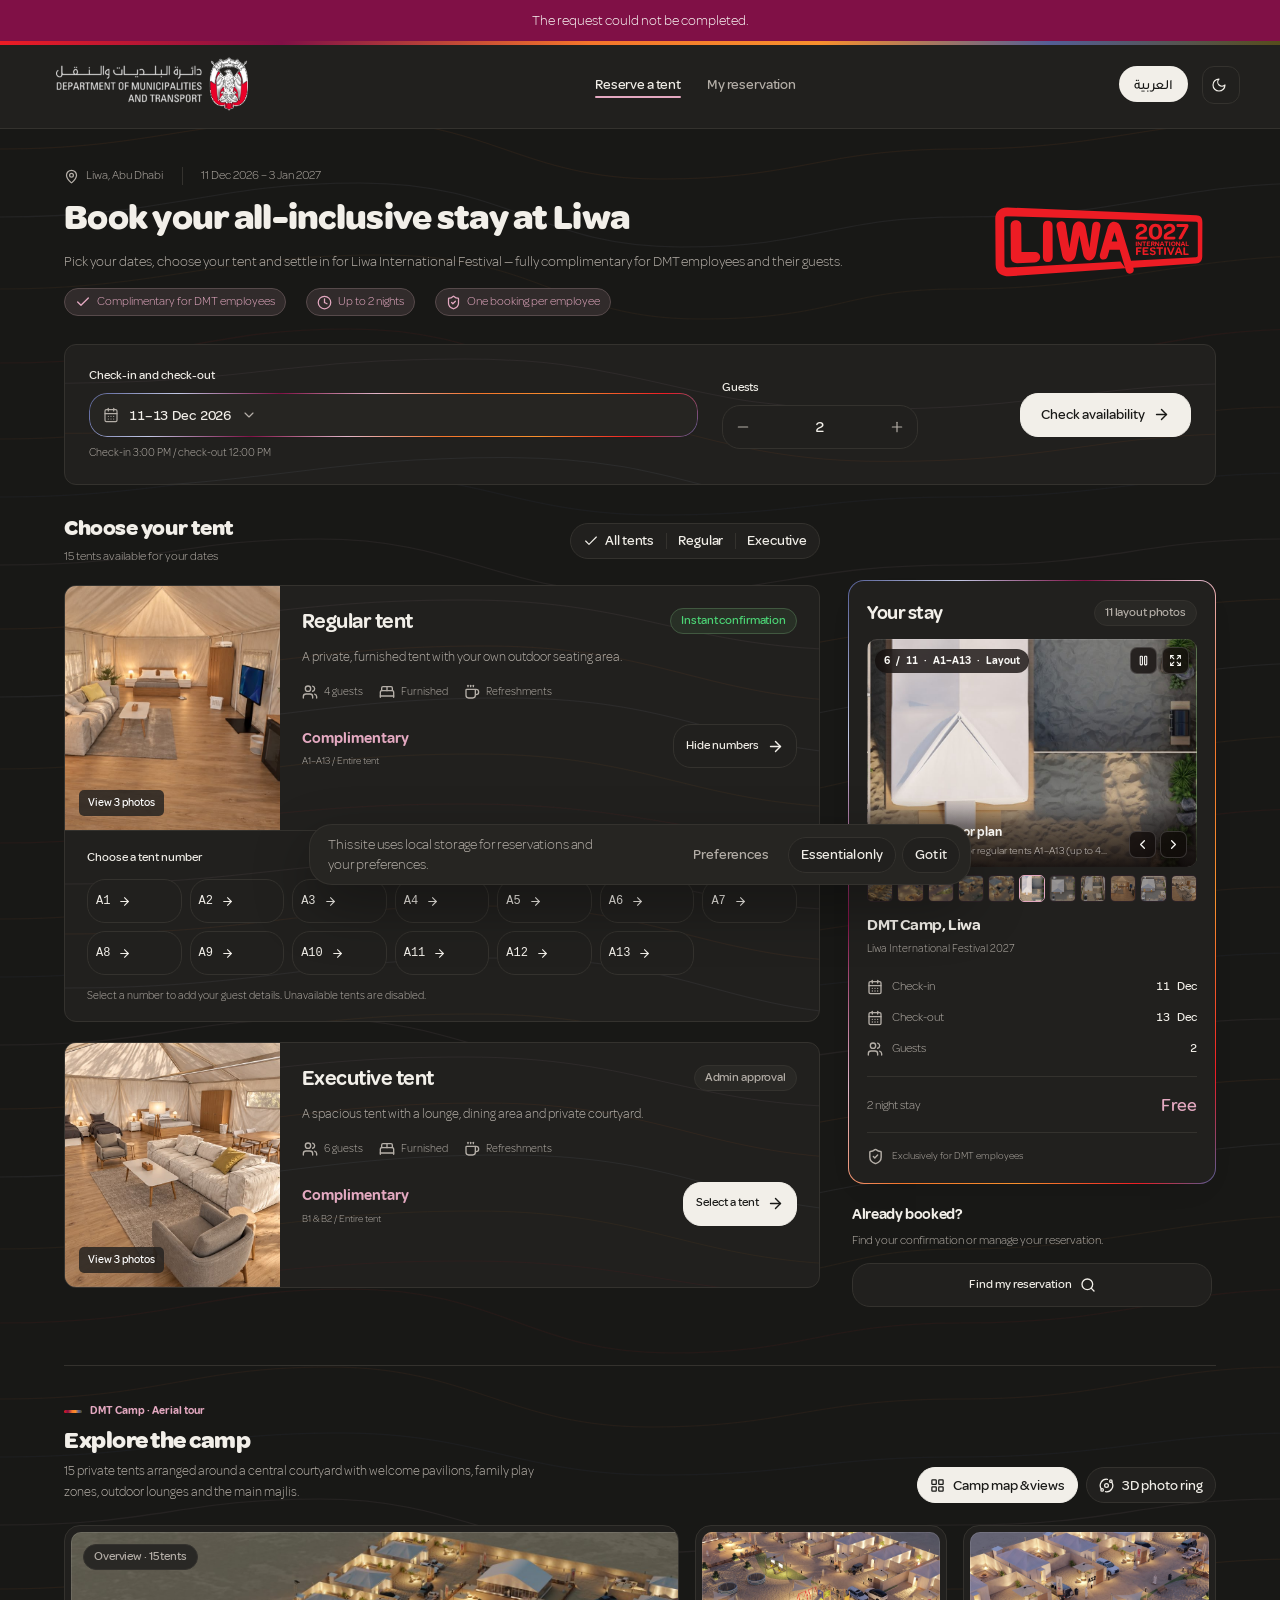
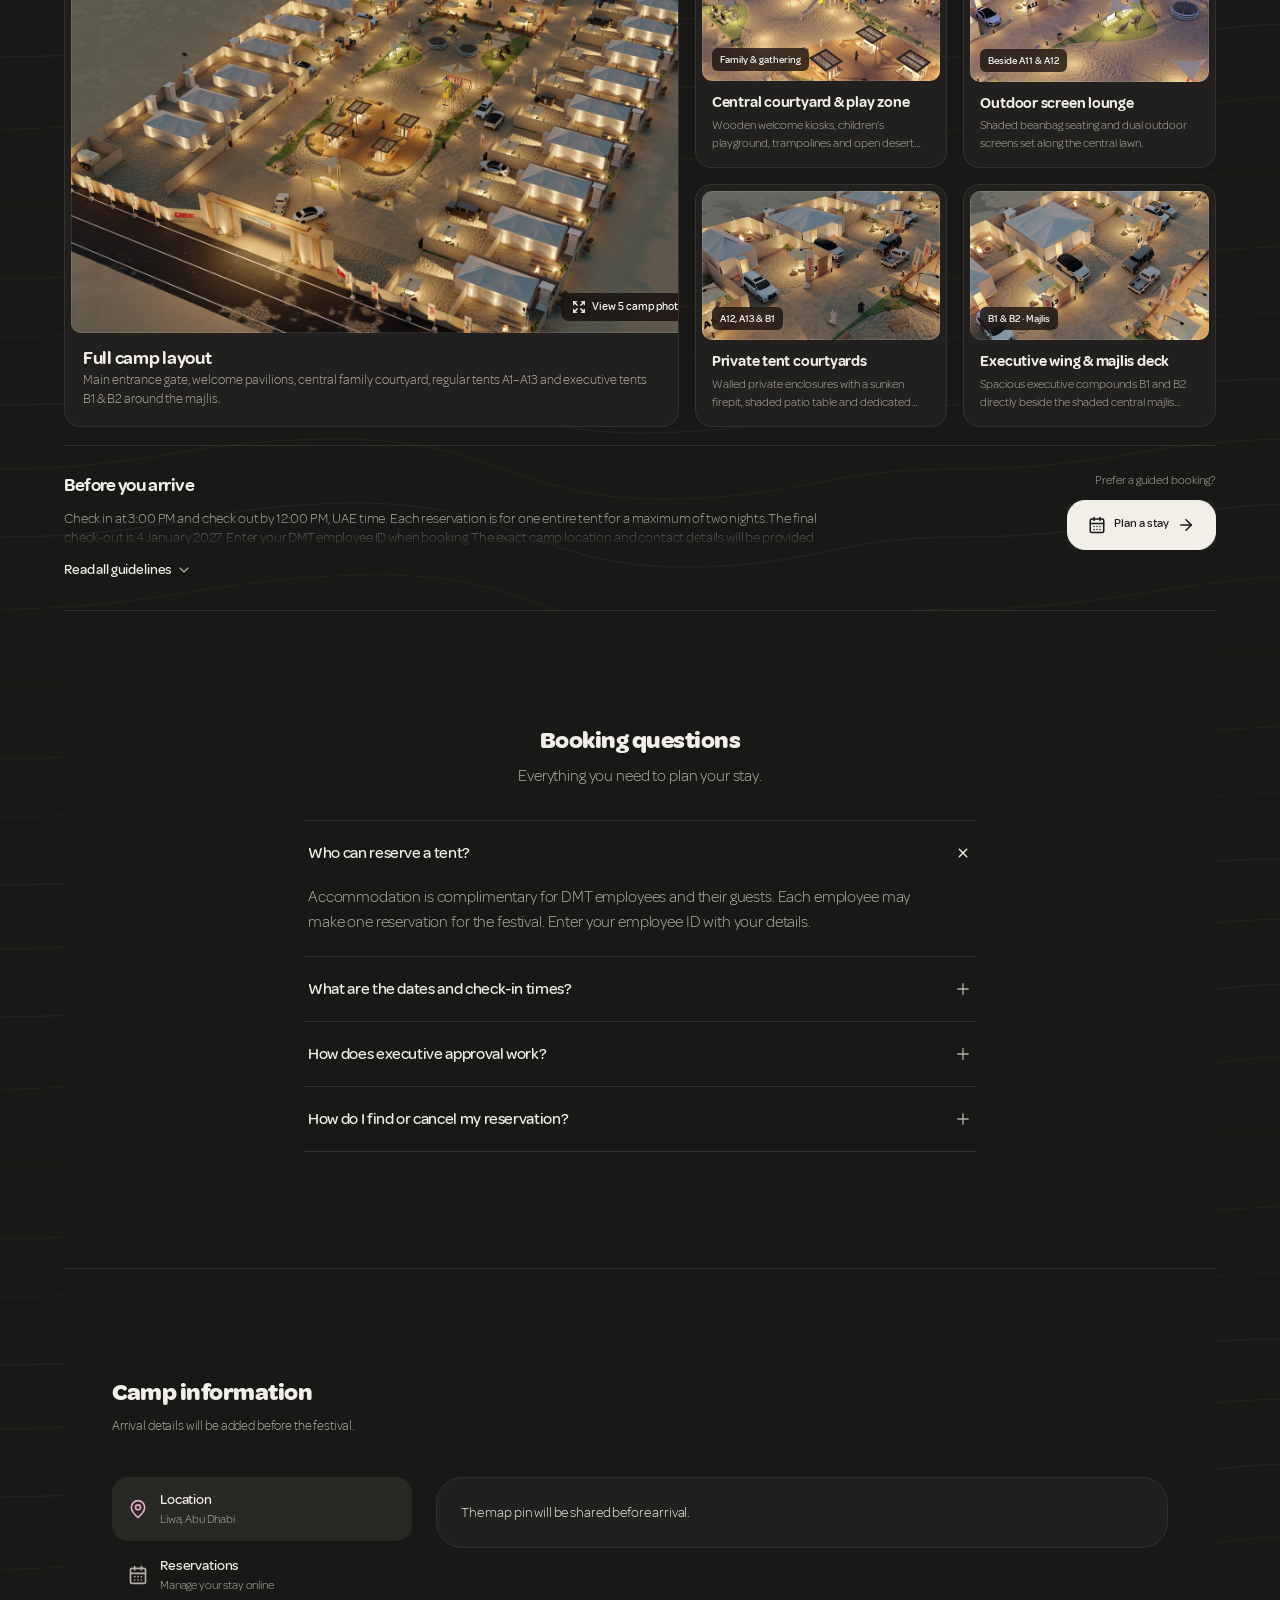
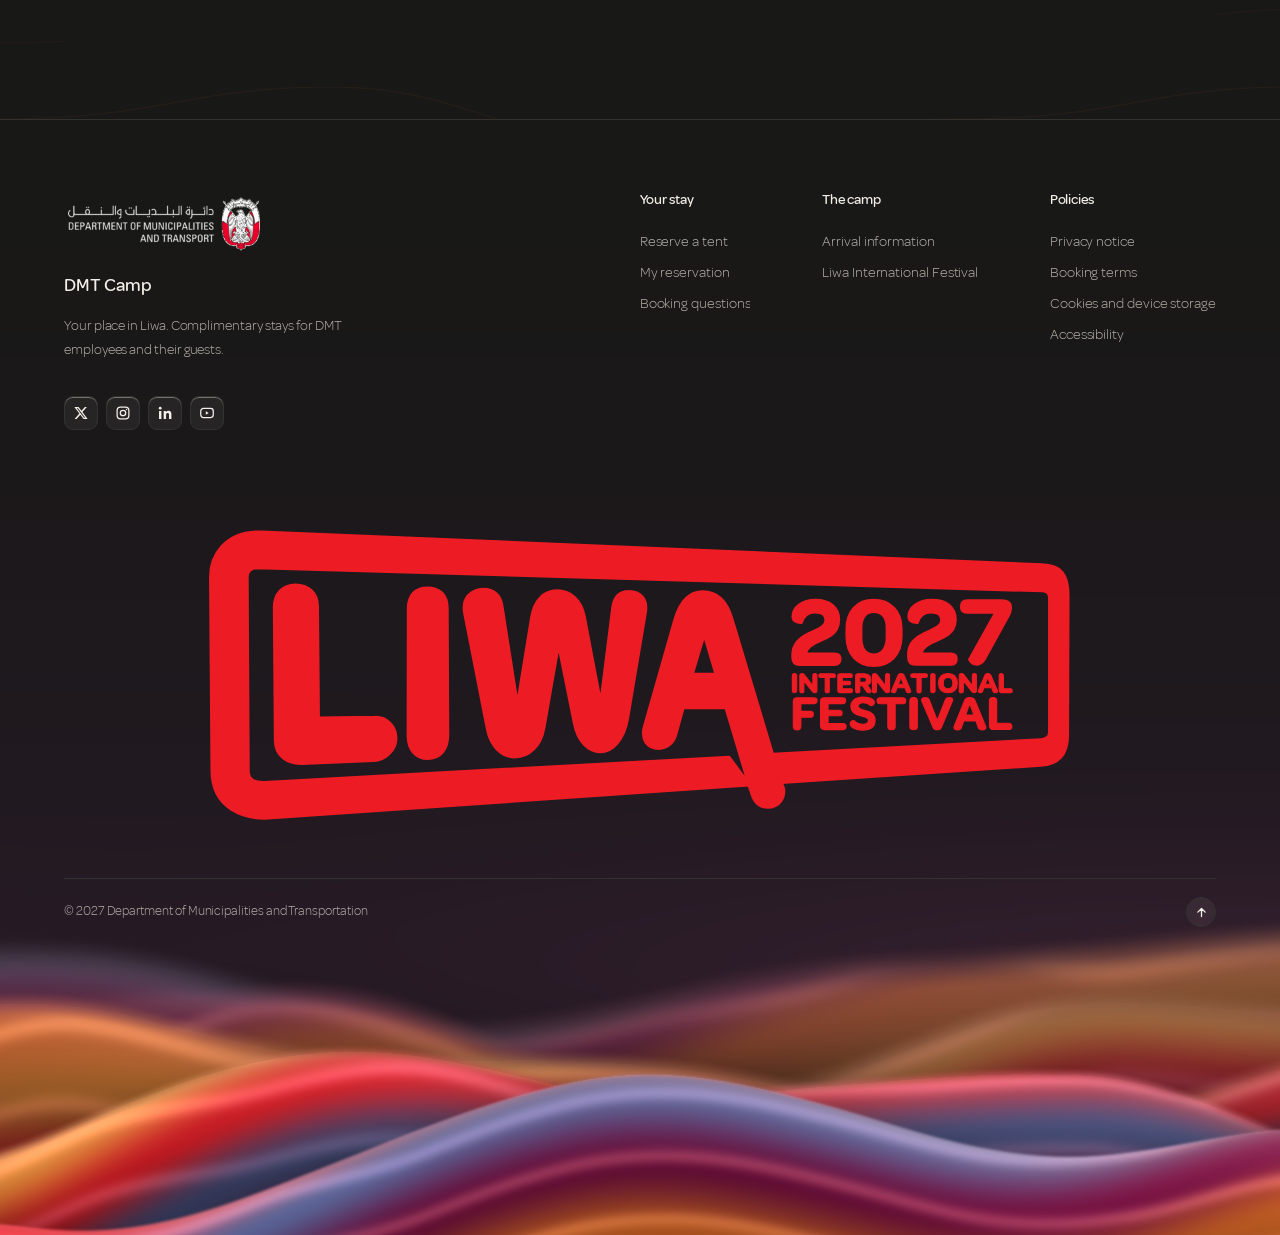
==== commit 60cdf464: "Update executive-plan.jpeg and executive-exterior.jpeg with fixed 3D renders" ====
--- a/index.html
+++ b/index.html
@@ -2,6 +2,6 @@
 <html lang="en" data-theme="dark" class="dark"><head><meta charset="UTF-8"/><meta name="viewport" content="width=device-width, initial-scale=1.0"/><meta name="theme-color" content="#181816"/><meta name="description" content="DMT employee accommodation at Liwa International Festival 2027. Booking and administration design preview."/><link rel="icon" type="image/svg+xml" href="./assets/liwa-2027.svg"/><link rel="alternate icon" type="image/png" href="./assets/liwa-logo.png"/><link rel="apple-touch-icon" href="./assets/liwa-logo.png"/><title>DMT Camp · Liwa 2027</title><style>
 /* pre-bundle field only: the React splash floods the mark in on top */
 #splash{position:fixed;inset:0;z-index:9999;background:#181816}
-</style>  <script type="module" crossorigin src="./assets/index-BgadyDlo.js"></script>
+</style>  <script type="module" crossorigin src="./assets/index-DXK_M_BC.js"></script>
   <link rel="stylesheet" crossorigin href="./assets/index-dCbu2XHE.css">
 </head><body><div id="splash" role="status" aria-label="Loading Liwa 2027"></div><div id="root"></div></body></html>
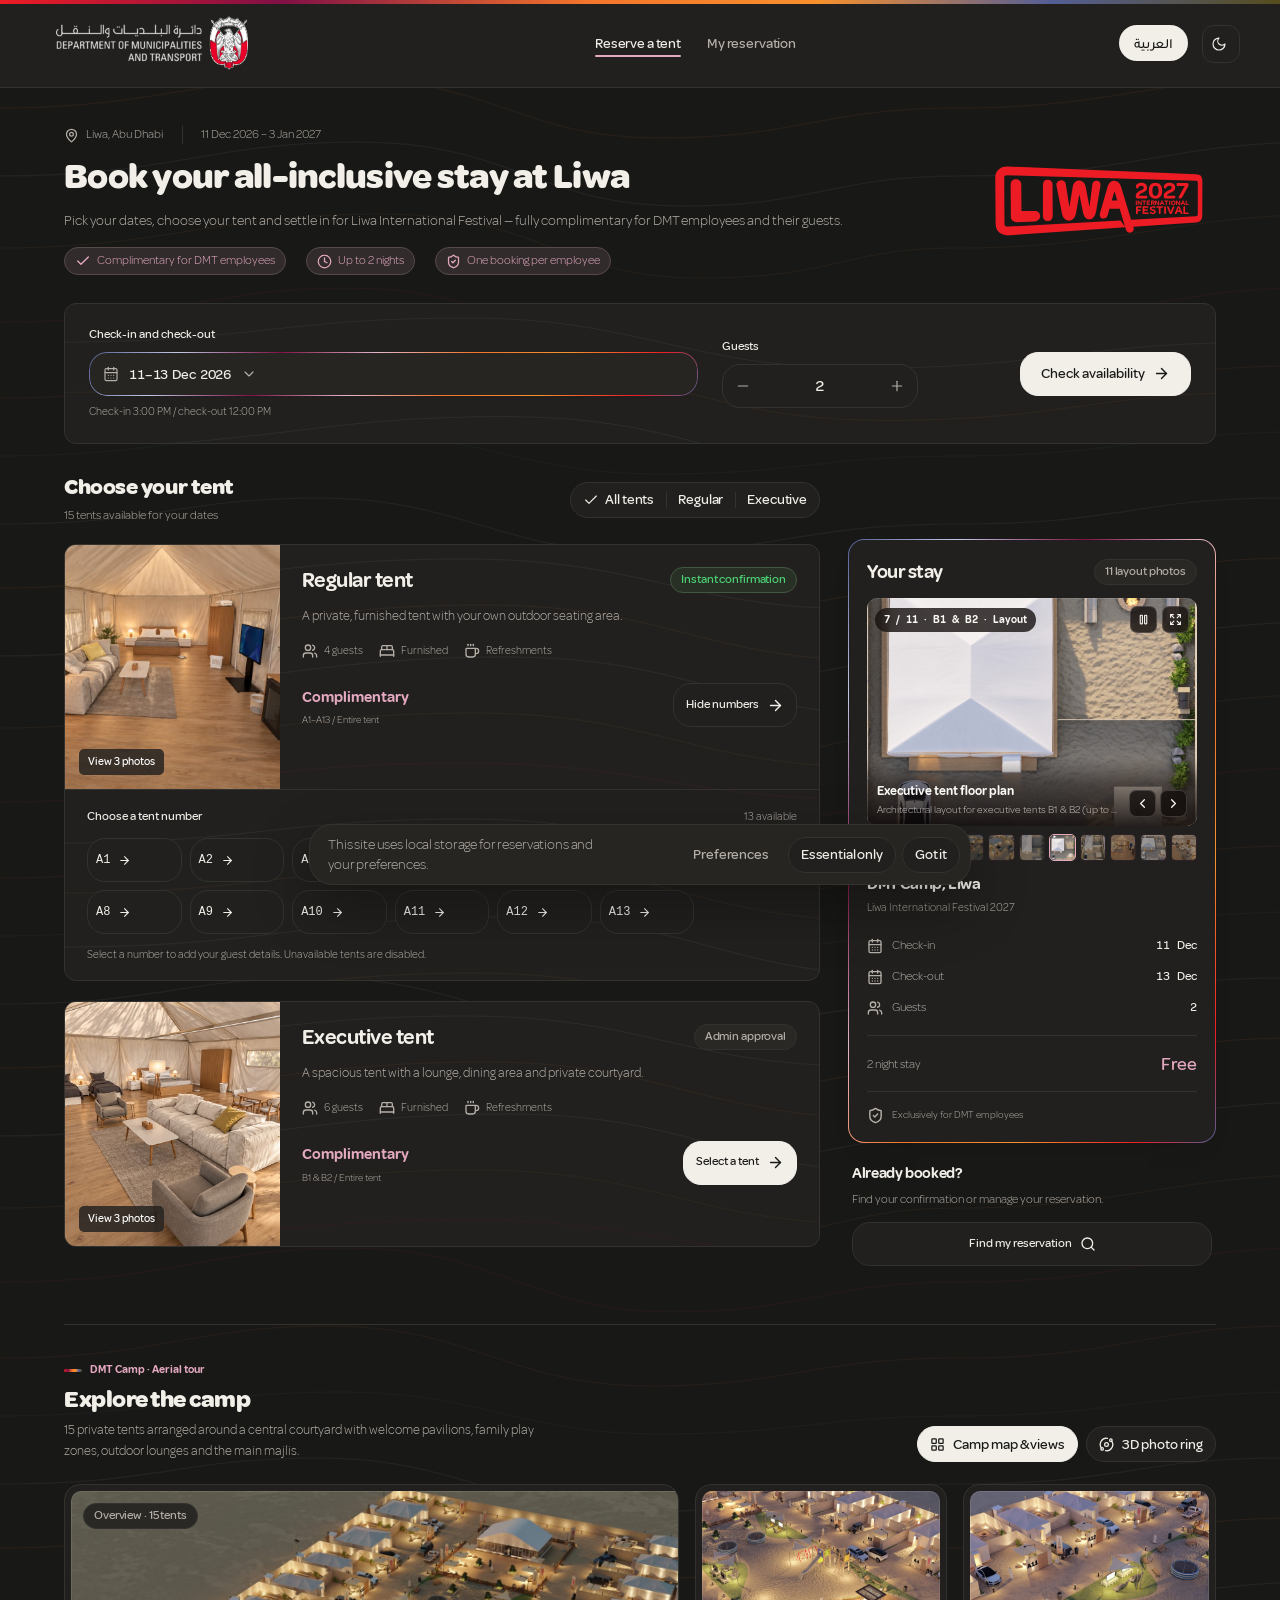
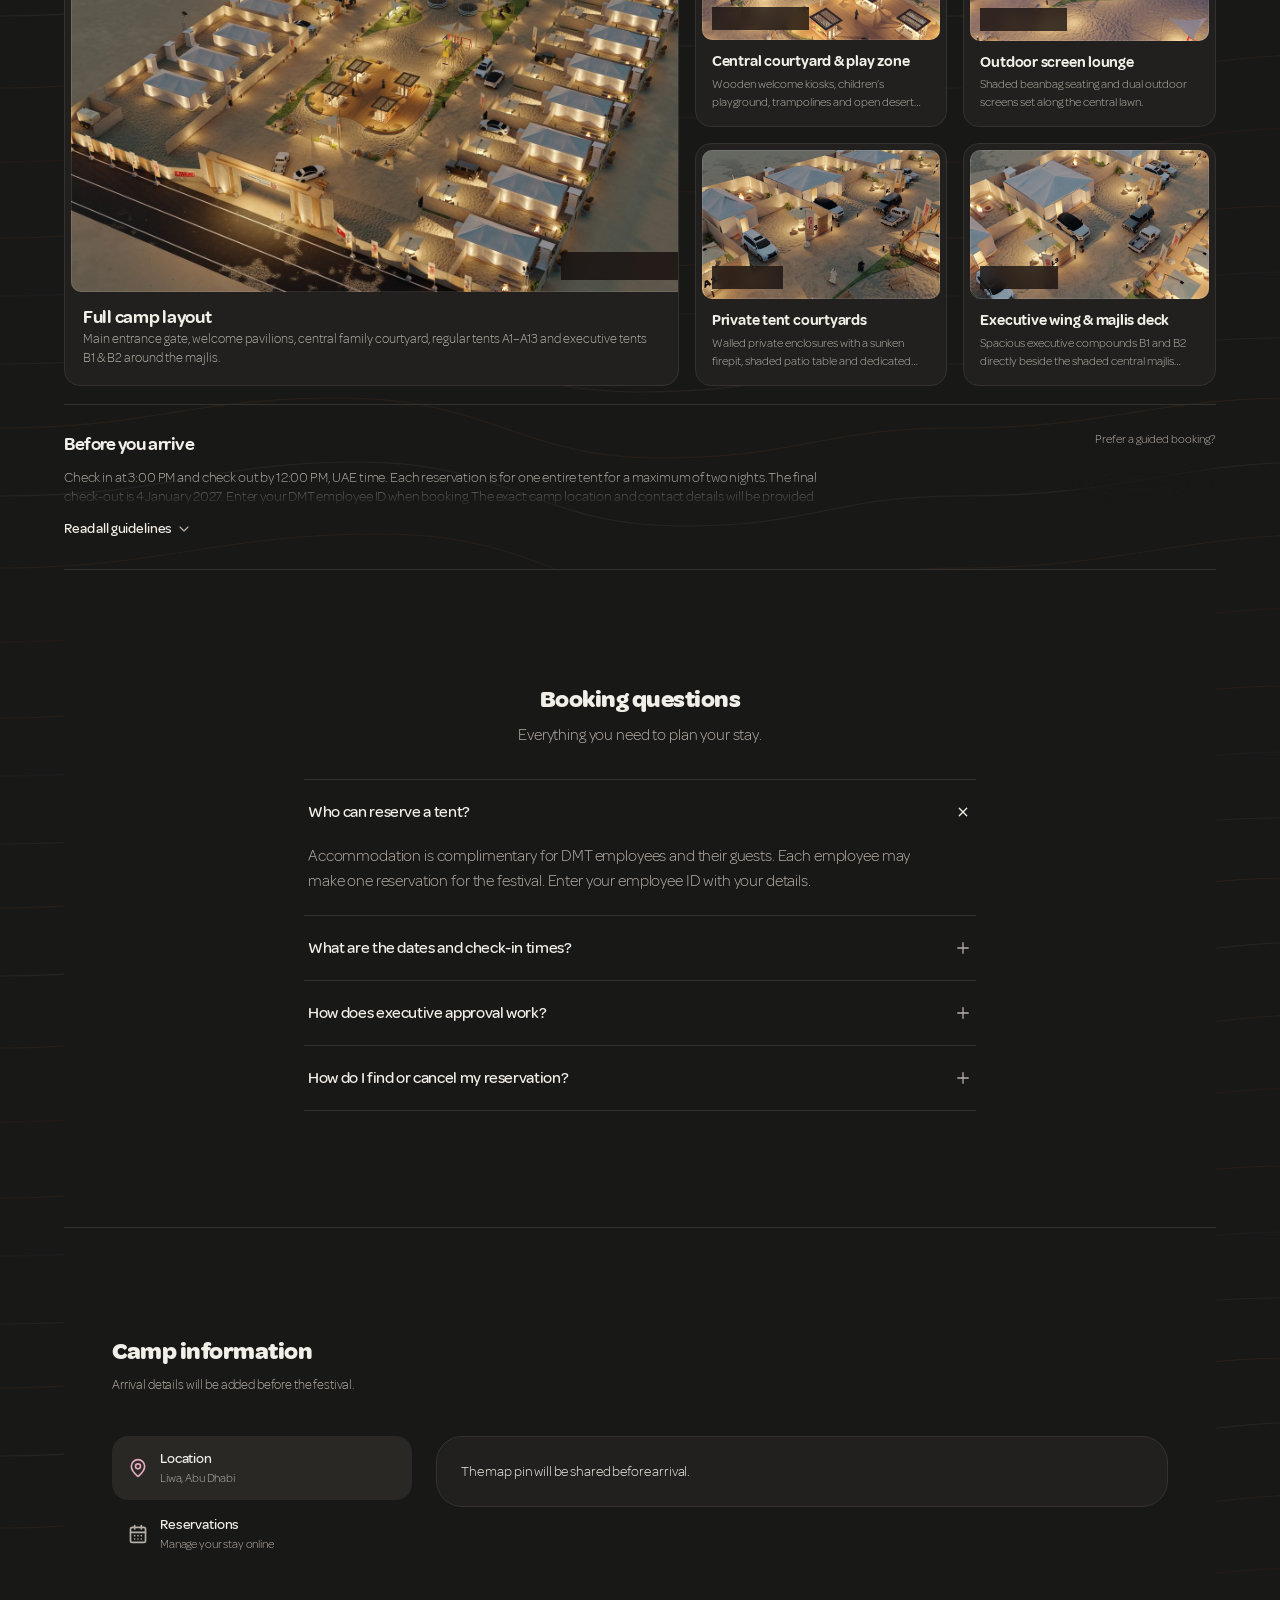
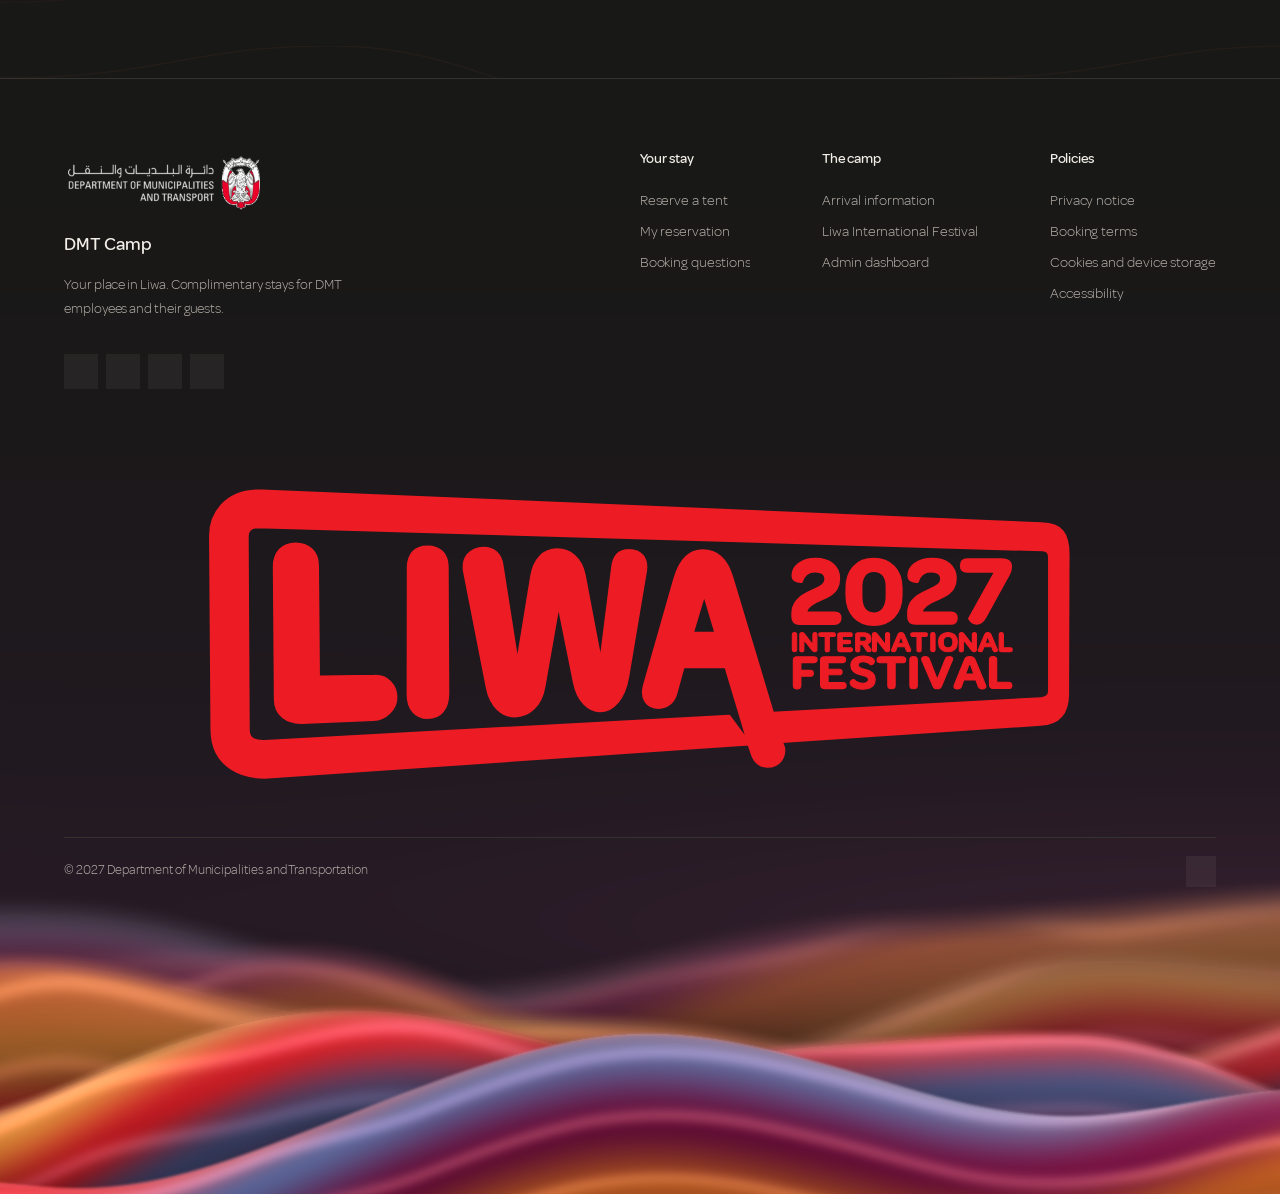
==== commit 54d521f1: "Wire full live backend and make workbook data grid fully editable with manual row creation" ====
--- a/index.html
+++ b/index.html
@@ -2,6 +2,6 @@
 <html lang="en" data-theme="dark" class="dark"><head><meta charset="UTF-8"/><meta name="viewport" content="width=device-width, initial-scale=1.0"/><meta name="theme-color" content="#181816"/><meta name="description" content="DMT employee accommodation at Liwa International Festival 2027. Booking and administration design preview."/><link rel="icon" type="image/svg+xml" href="./assets/liwa-2027.svg"/><link rel="alternate icon" type="image/png" href="./assets/liwa-logo.png"/><link rel="apple-touch-icon" href="./assets/liwa-logo.png"/><title>DMT Camp · Liwa 2027</title><style>
 /* pre-bundle field only: the React splash floods the mark in on top */
 #splash{position:fixed;inset:0;z-index:9999;background:#181816}
-</style>  <script type="module" crossorigin src="./assets/index-DXK_M_BC.js"></script>
+</style>  <script type="module" crossorigin src="./assets/index-Bbp4z_hQ.js"></script>
   <link rel="stylesheet" crossorigin href="./assets/index-dCbu2XHE.css">
 </head><body><div id="splash" role="status" aria-label="Loading Liwa 2027"></div><div id="root"></div></body></html>
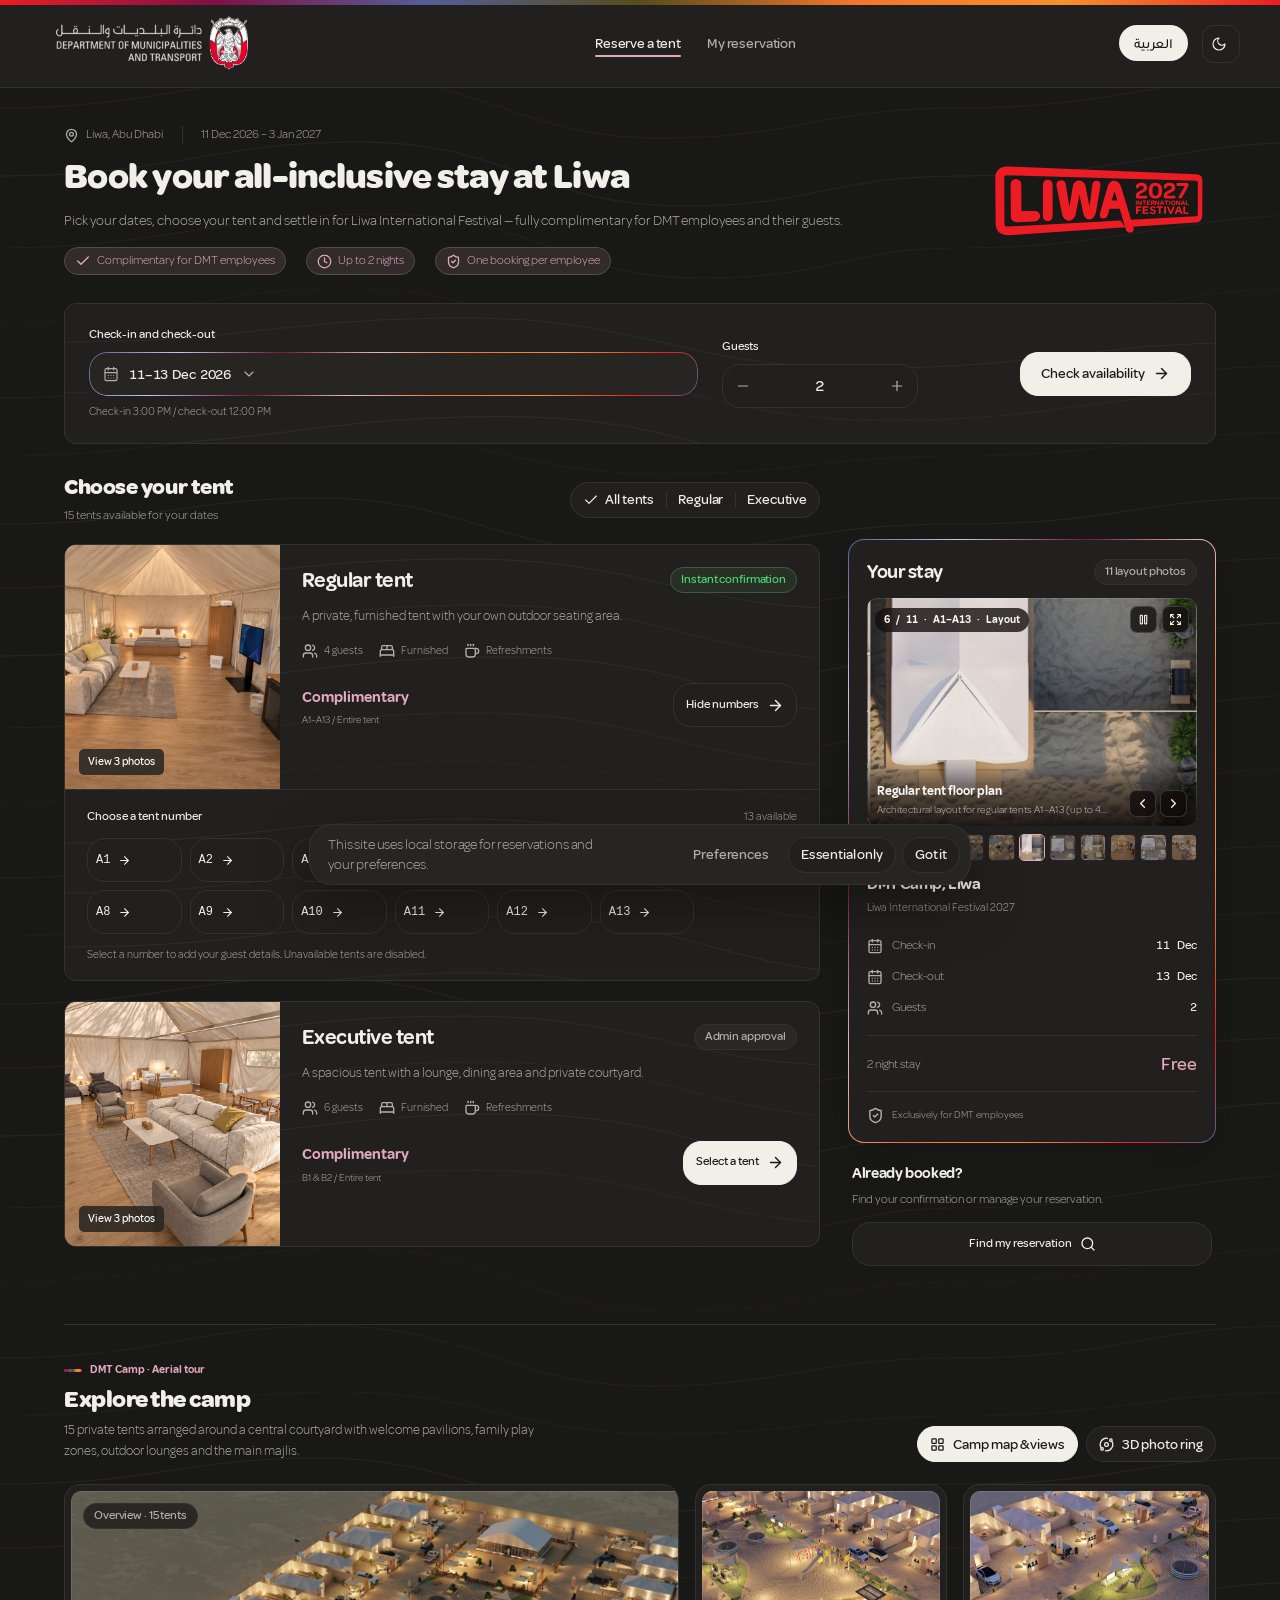
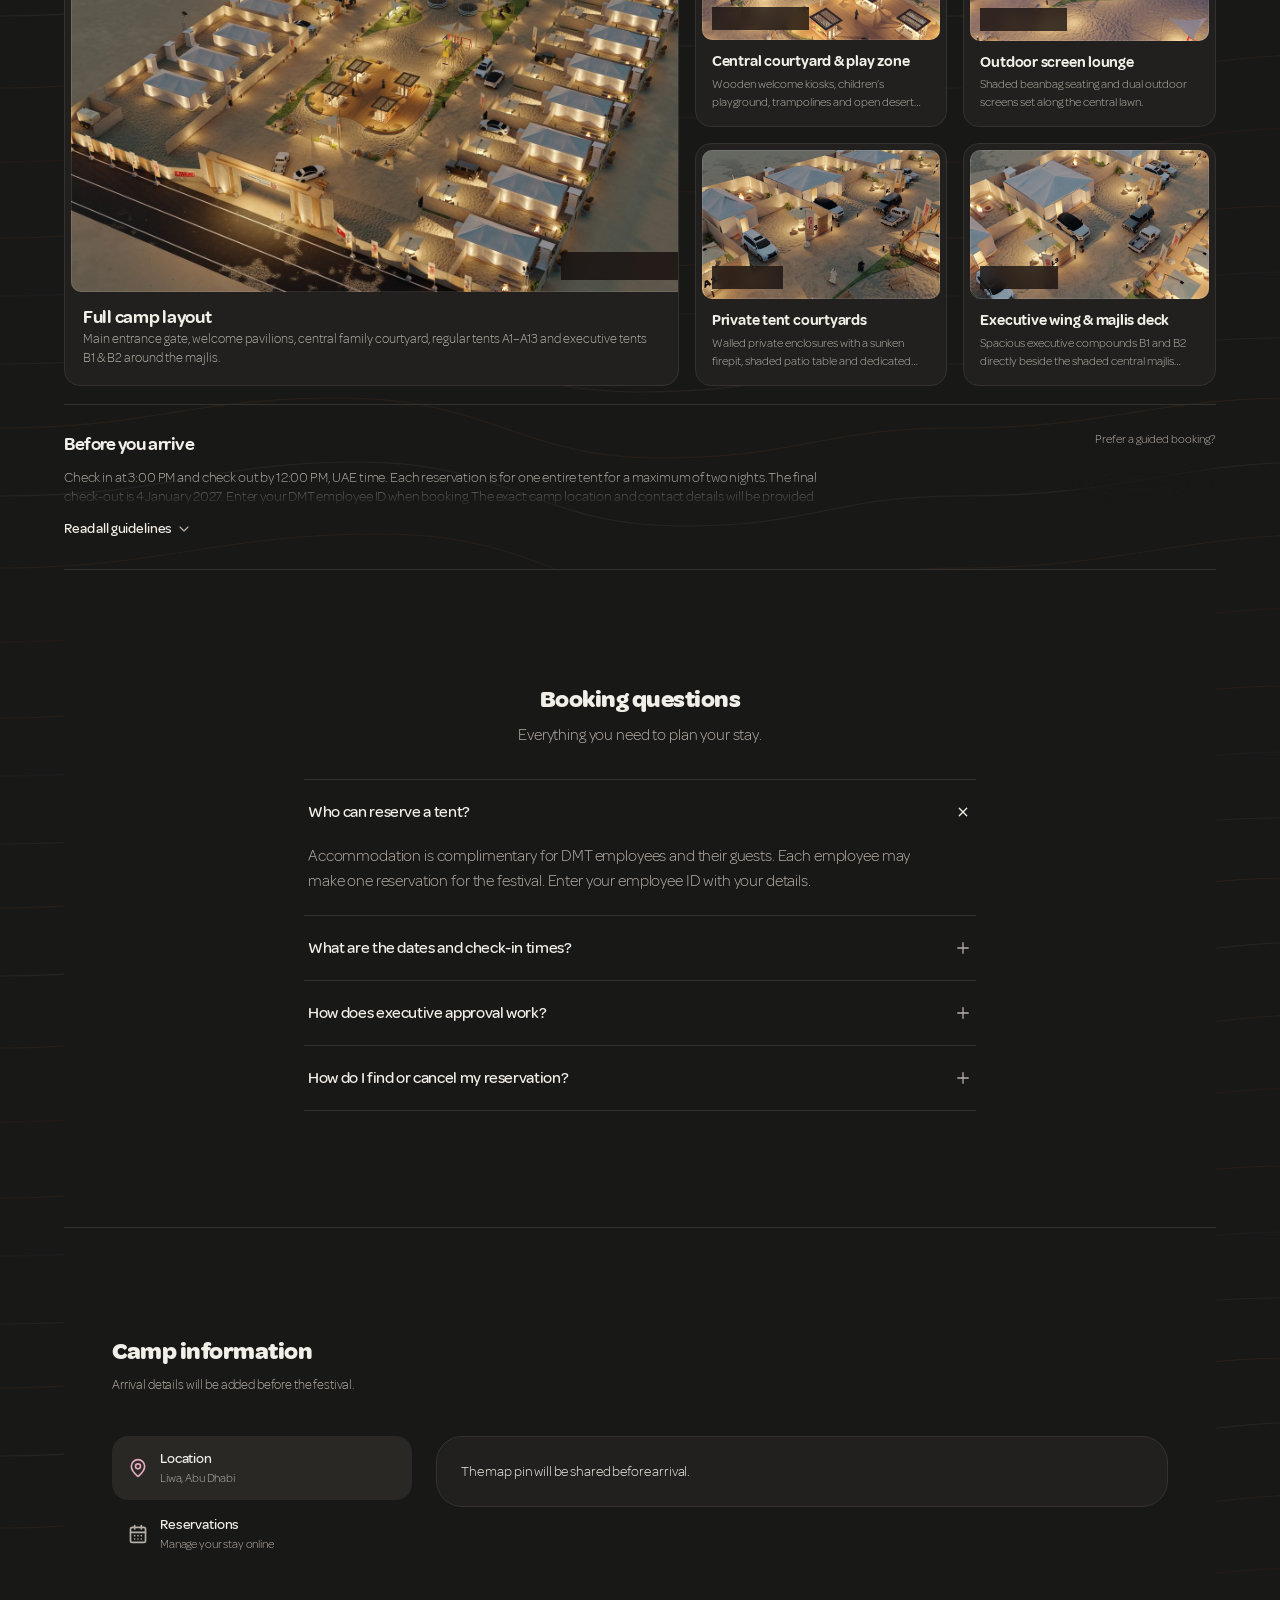
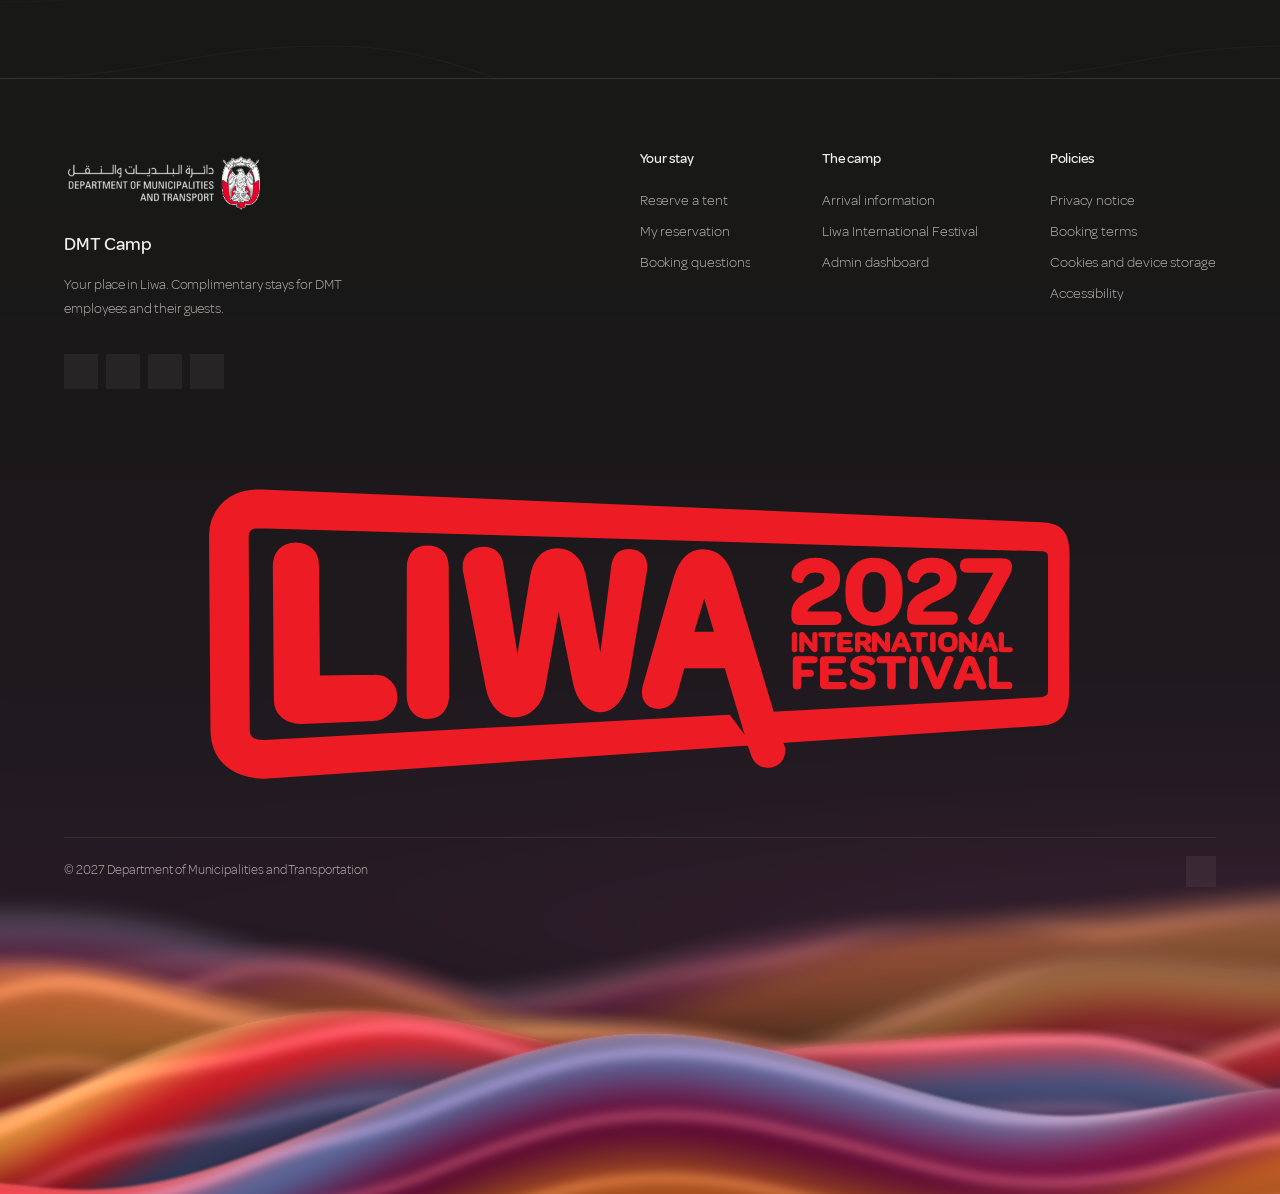
==== commit ea430bbf: "Real-site live cursor guide, synced onboarding checklist, and animated Liwa palette gradient top bar" ====
--- a/index.html
+++ b/index.html
@@ -2,6 +2,6 @@
 <html lang="en" data-theme="dark" class="dark"><head><meta charset="UTF-8"/><meta name="viewport" content="width=device-width, initial-scale=1.0"/><meta name="theme-color" content="#181816"/><meta name="description" content="DMT employee accommodation at Liwa International Festival 2027. Booking and administration design preview."/><link rel="icon" type="image/svg+xml" href="./assets/liwa-2027.svg"/><link rel="alternate icon" type="image/png" href="./assets/liwa-logo.png"/><link rel="apple-touch-icon" href="./assets/liwa-logo.png"/><title>DMT Camp · Liwa 2027</title><style>
 /* pre-bundle field only: the React splash floods the mark in on top */
 #splash{position:fixed;inset:0;z-index:9999;background:#181816}
-</style>  <script type="module" crossorigin src="./assets/index-Bbp4z_hQ.js"></script>
-  <link rel="stylesheet" crossorigin href="./assets/index-dCbu2XHE.css">
+</style>  <script type="module" crossorigin src="./assets/index-BsYdJrjb.js"></script>
+  <link rel="stylesheet" crossorigin href="./assets/index-DzWFSYkA.css">
 </head><body><div id="splash" role="status" aria-label="Loading Liwa 2027"></div><div id="root"></div></body></html>
--- a/assets/index-DzWFSYkA.css
+++ b/assets/index-DzWFSYkA.css
@@ -0,0 +1 @@
+._button_1ipz1_3{position:relative;display:inline-flex;min-height:var(--control-height-md);align-items:center;justify-content:center;gap:var(--space-2);border:1px solid transparent;border-radius:var(--radius-control);padding:0 var(--space-4);font:inherit;font-size:var(--text-sm);font-weight:500;line-height:var(--leading-body);white-space:nowrap;cursor:pointer;-webkit-tap-highlight-color:transparent;transition:color var(--duration-fast) var(--ease-standard),background var(--duration-fast) var(--ease-standard),border-color var(--duration-fast) var(--ease-standard),opacity var(--duration-fast) var(--ease-standard),box-shadow var(--duration-fast) var(--ease-standard)}._button_1ipz1_3:disabled{cursor:not-allowed;opacity:.52}._button_1ipz1_3[aria-busy=true]{cursor:progress}._button_1ipz1_3:is([aria-haspopup]:not([aria-haspopup=false]),[data-state],[role=combobox]){transform:none!important}._labelSlot_1ipz1_17{position:relative;display:inline-flex;min-width:0;align-items:center;justify-content:center;transition:opacity var(--duration-fast) var(--ease-standard)}._labelSlot_1ipz1_17[data-morphing]{clip-path:inset(-50% calc(var(--space-3) * -1))}._labelContent_1ipz1_21{display:inline-flex;flex:none;align-items:center}._labelPhase_1ipz1_23{display:inline-flex;align-items:center;justify-content:center;gap:var(--space-2);white-space:nowrap}._labelPhase_1ipz1_23 svg{flex:none}._primary_1ipz1_27{color:var(--background);background:var(--foreground);border-color:var(--foreground)}._secondary_1ipz1_29{color:var(--foreground);background:var(--surface);border-color:var(--border)}._ghost_1ipz1_31{color:var(--text-secondary);background:transparent;border-color:transparent}._danger_1ipz1_33{color:var(--danger);background:var(--surface);border-color:var(--border)}._secondary_1ipz1_29:disabled,._danger_1ipz1_33:disabled{opacity:1;color:var(--text-muted);background:var(--surface-muted);border-color:var(--border)}._danger_1ipz1_33:disabled{color:color-mix(in oklab,var(--danger) 55%,var(--surface-muted))}._ghost_1ipz1_31:disabled{opacity:1;color:var(--text-muted)}@media(hover:hover)and (pointer:fine){._primary_1ipz1_27:hover:not(:disabled){opacity:.91;box-shadow:var(--shadow-resting)}._secondary_1ipz1_29:hover:not(:disabled){background:var(--surface-muted);box-shadow:var(--shadow-resting)}._ghost_1ipz1_31:hover:not(:disabled){color:var(--foreground);background:var(--surface-muted)}._danger_1ipz1_33:hover:not(:disabled){border-color:var(--danger);background:var(--surface-muted)}}._primary_1ipz1_27:active:not(:disabled){opacity:.84}._secondary_1ipz1_29:active:not(:disabled),._ghost_1ipz1_31:active:not(:disabled){color:var(--foreground);background:var(--surface-muted)}._danger_1ipz1_33:active:not(:disabled){border-color:var(--danger);background:var(--surface-muted)}._sm_1ipz1_63{min-height:var(--control-height-sm);padding-inline:var(--space-3);font-size:var(--text-sm)}._md_1ipz1_65{min-height:var(--control-height-md)}._lg_1ipz1_67{min-height:var(--control-height-lg);padding-inline:var(--space-5);font-size:var(--text-sm)}._loader_1ipz1_69{position:absolute;left:50%;top:50%;display:grid;width:var(--space-4);height:var(--space-4);margin:calc(var(--space-4) / -2)}._spinner_1ipz1_71{border:1.5px solid currentColor;border-right-color:transparent;border-radius:50%;animation:_spin_1ipz1_71 .7s linear infinite}._loadingLabel_1ipz1_73{opacity:0}@keyframes _spin_1ipz1_71{to{transform:rotate(360deg)}}@media(prefers-reduced-motion:reduce){._button_1ipz1_3{transition:none}._labelSlot_1ipz1_17{transition:opacity var(--duration-instant) linear}._spinner_1ipz1_71{animation-duration:.01ms;animation-iteration-count:1}}._button_tdlj1_1{position:relative;display:inline-flex;min-height:var(--control-height-md);align-items:center;justify-content:center;overflow:hidden;padding:0 var(--space-5);border:1px solid var(--foreground);border-radius:var(--radius-control);background:var(--foreground);color:var(--background);font:inherit;font-size:var(--text-sm);font-weight:500;line-height:var(--leading-body);cursor:pointer;-webkit-tap-highlight-color:transparent;transition:background var(--duration-fast) var(--ease-standard),border-color var(--duration-fast) var(--ease-standard),color var(--duration-fast) var(--ease-standard),box-shadow var(--duration-fast) var(--ease-standard),opacity var(--duration-fast) var(--ease-standard)}@media(hover:hover)and (pointer:fine){._button_tdlj1_1:hover:not(:disabled){box-shadow:var(--shadow-resting)}}._button_tdlj1_1:disabled{cursor:not-allowed}._button_tdlj1_1:disabled:not([data-state=pending]){opacity:.7}._button_tdlj1_1[data-state=pending]{cursor:progress}._content_tdlj1_6{display:inline-flex;min-height:1.25rem;align-items:center;justify-content:center;gap:var(--space-2);white-space:nowrap}._morph_tdlj1_7{position:relative;display:inline-grid;min-width:0;justify-items:start}._morph_tdlj1_7[data-morphing]{clip-path:inset(-.6em 0 -.6em -.3em)}._sizer_tdlj1_10{grid-area:1 / 1;visibility:hidden;white-space:pre}._label_tdlj1_11{grid-area:1 / 1;white-space:pre}._iconSlot_tdlj1_12{display:grid;width:17px;height:17px;flex:0 0 17px;place-items:center}._phase_tdlj1_13{grid-area:1 / 1;display:grid;width:17px;height:17px;place-items:center}._arrow_tdlj1_14{flex:none}._statusIcon_tdlj1_15{color:currentColor}._spinner_tdlj1_16{display:inline-block;width:var(--space-4);height:var(--space-4);border:1.5px solid currentColor;border-right-color:transparent;border-radius:var(--radius-pill);animation:_spin_tdlj1_16 .7s linear infinite}._visuallyHidden_tdlj1_17{position:absolute;width:1px;height:1px;overflow:hidden;clip:rect(0 0 0 0);white-space:nowrap}@keyframes _spin_tdlj1_16{to{transform:rotate(360deg)}}@media(prefers-reduced-motion:reduce){._button_tdlj1_1{transition:none}._spinner_tdlj1_16{animation:none}}._group_qkbkx_5{--bg-h: var(--control-height-md);--bg-pad-x: 14px;--bg-inset: 3px;--bg-radius: var(--radius-control);--bg-divider: var(--border);--bg-divider-inset: 11px;--bg-highlight: var(--surface-muted);--bg-highlight-pressed: color-mix(in oklab, var(--surface-muted), var(--border-strong) 30%);--bg-muted-ink: var(--text-secondary);position:relative;isolation:isolate;display:inline-flex;max-width:100%;align-items:stretch;overflow-x:auto;overscroll-behavior-x:contain;scrollbar-width:none;border:1px solid var(--border);border-radius:var(--bg-radius);background:var(--surface);color:var(--foreground);vertical-align:middle}._group_qkbkx_5::-webkit-scrollbar{display:none}._sm_qkbkx_11{--bg-h: var(--control-height-sm);--bg-pad-x: 12px;--bg-divider-inset: 9px}._md_qkbkx_13{--bg-h: var(--control-height-md)}._solid_qkbkx_17{--bg-divider: color-mix(in oklab, var(--background) 20%, var(--foreground));--bg-highlight: color-mix(in oklab, var(--background) 13%, var(--foreground));--bg-highlight-pressed: color-mix(in oklab, var(--background) 22%, var(--foreground));--bg-muted-ink: color-mix(in oklab, var(--background) 72%, var(--foreground));border-color:var(--foreground);background:var(--foreground);color:var(--background)}._vertical_qkbkx_19{flex-direction:column;overflow:visible;--bg-divider-inset: 10px}._group_qkbkx_5[aria-disabled=true]{opacity:.52}._highlight_qkbkx_27{position:absolute;z-index:0;top:0;left:0;pointer-events:none}._highlight_qkbkx_27:before{position:absolute;inset:var(--bg-inset);border-radius:calc(var(--bg-radius) - var(--bg-inset) - 1px);background:var(--bg-highlight);content:"";transition:background-color var(--duration-fast) var(--ease-standard)}._highlight_qkbkx_27[data-pressed]:before{background:var(--bg-highlight-pressed);transition-duration:var(--duration-instant)}._segment_qkbkx_35{position:relative;z-index:1;display:inline-flex;flex:none;min-width:calc(var(--bg-h) - 2px);height:calc(var(--bg-h) - 2px);align-items:center;justify-content:center;margin:0;padding:0 var(--bg-pad-x);border:0;border-radius:0;background:transparent;color:inherit;font:inherit;font-size:var(--text-sm);font-weight:500;letter-spacing:var(--tracking-body);line-height:1;white-space:nowrap;text-decoration:none;cursor:pointer;-webkit-user-select:none;user-select:none;-webkit-tap-highlight-color:transparent}._vertical_qkbkx_19 ._segment_qkbkx_35{width:100%;justify-content:flex-start}._vertical_qkbkx_19 ._iconOnly_qkbkx_39,._vertical_qkbkx_19 ._trigger_qkbkx_39{justify-content:center;padding:0}._iconOnly_qkbkx_39{width:calc(var(--bg-h) - 2px);padding:0}._trigger_qkbkx_39{width:calc(var(--bg-h) - 6px);min-width:0;padding:0;color:var(--bg-muted-ink);transition:color var(--duration-fast) var(--ease-standard)}._trigger_qkbkx_39[data-state=open]{color:inherit}._segment_qkbkx_35[aria-disabled=true]{cursor:not-allowed}._segment_qkbkx_35[aria-disabled=true] ._content_qkbkx_49{opacity:.4}._group_qkbkx_5[aria-disabled=true] ._segment_qkbkx_35{cursor:not-allowed}._compact_qkbkx_55 ._segment_qkbkx_35[data-collapsible]{width:calc(var(--bg-h) - 2px);padding:0}._compact_qkbkx_55 ._label_qkbkx_57[data-collapsible]{display:none}._segment_qkbkx_35+._segment_qkbkx_35:before{position:absolute;top:var(--bg-divider-inset);bottom:var(--bg-divider-inset);left:-.5px;width:1px;background:var(--bg-divider);content:"";pointer-events:none;transition:opacity var(--duration-fast) var(--ease-standard)}._vertical_qkbkx_19 ._segment_qkbkx_35+._segment_qkbkx_35:before{top:-.5px;right:var(--bg-divider-inset);bottom:auto;left:var(--bg-divider-inset);width:auto;height:1px}._segment_qkbkx_35[data-quiet]:before{opacity:0}._content_qkbkx_49{position:relative;display:inline-flex;align-items:center;transition:transform var(--duration-spring) var(--ease-spring),opacity var(--duration-fast) var(--ease-standard)}._segment_qkbkx_35:active:not([aria-disabled=true]) ._content_qkbkx_49{transform:scale(.97);transition-duration:var(--duration-instant);transition-timing-function:var(--ease-standard)}._iconOnly_qkbkx_39:active:not([aria-disabled=true]) ._content_qkbkx_49{transform:scale(.9)}._trigger_qkbkx_39:active ._content_qkbkx_49{transform:none}._chevron_qkbkx_83{width:16px;height:16px;stroke-width:1.75;transition:transform var(--duration-spring) var(--ease-spring)}._trigger_qkbkx_39[data-state=open] ._chevron_qkbkx_83{transform:rotate(180deg)}._slot_qkbkx_93{position:relative;display:inline-flex;min-width:0;align-items:center;justify-content:center}._slot_qkbkx_93[data-morphing]{clip-path:inset(-50% calc(var(--space-3) * -1))}._slotContent_qkbkx_97{display:inline-grid;flex:none;align-items:center;justify-items:center}._slotContent_qkbkx_97>*{grid-area:1 / 1}._phase_qkbkx_101{display:inline-flex;align-items:center;gap:var(--space-2);white-space:nowrap}._sizer_qkbkx_103{visibility:hidden;pointer-events:none}._iconBox_qkbkx_105{display:inline-block;width:16px;height:16px;flex:none}._sm_qkbkx_11 ._phase_qkbkx_101{gap:6px}._icon_qkbkx_39{display:inline-flex;flex:none}._icon_qkbkx_39 svg{width:16px;height:16px;stroke-width:1.75}._value_qkbkx_113{display:inline-flex;align-items:center;font-variant-numeric:tabular-nums}._label_qkbkx_57{display:inline-block}._srOnly_qkbkx_117{position:absolute;width:1px;height:1px;overflow:hidden;clip-path:inset(50%);white-space:nowrap}._menu_qkbkx_125{--menu-x: 0px;--menu-y: -5px;z-index:60;min-width:min(13rem,var(--radix-dropdown-menu-content-available-width));max-width:var(--radix-dropdown-menu-content-available-width);padding:5px;border:1px solid var(--border);border-radius:var(--radius-panel);background:var(--surface-raised);color:var(--foreground);box-shadow:var(--shadow-floating);transform-origin:var(--radix-dropdown-menu-content-transform-origin);transition:opacity var(--duration-fast) var(--ease-enter),transform var(--duration-spring) var(--ease-spring)}._menu_qkbkx_125[data-side=top]{--menu-y: 5px}._menu_qkbkx_125[data-side=left]{--menu-x: 5px;--menu-y: 0px}._menu_qkbkx_125[data-side=right]{--menu-x: -5px;--menu-y: 0px}@starting-style{._menu_qkbkx_125[data-state=open]{opacity:0;transform:translate(var(--menu-x),var(--menu-y)) scale(.97)}._menu_qkbkx_125[data-state=open] ._item_qkbkx_137{opacity:0;transform:translate(calc(var(--menu-x) * .4),calc(var(--menu-y) * .4))}}._menu_qkbkx_125[data-state=closed]{opacity:0;transform:translate(calc(var(--menu-x) * .5),calc(var(--menu-y) * .5)) scale(.985);transition:opacity .13s var(--ease-standard),transform .13s var(--ease-standard);animation:_menu-exit_qkbkx_1 .13s linear both;pointer-events:none}._item_qkbkx_137{display:flex;min-height:36px;align-items:center;gap:10px;padding:0 11px;border-radius:calc(var(--radius-panel) - 6px);color:inherit;font-size:var(--text-sm);text-decoration:none;cursor:pointer;outline:none;transition:opacity var(--duration-standard) var(--ease-enter) calc(min(var(--i, 0),4)*35ms),transform var(--duration-standard) var(--ease-enter) calc(min(var(--i, 0),4)*35ms)}._item_qkbkx_137[data-highlighted]{background:var(--surface-muted)}._item_qkbkx_137[data-disabled]{cursor:default;opacity:.45}._itemIcon_qkbkx_151{display:inline-flex;flex:none;color:var(--text-secondary)}._itemIcon_qkbkx_151 svg{width:16px;height:16px;stroke-width:1.75}._itemLabel_qkbkx_155{min-width:0;overflow:hidden;text-overflow:ellipsis;white-space:nowrap}._destructive_qkbkx_157,._destructive_qkbkx_157 ._itemIcon_qkbkx_151{color:var(--danger)}._destructive_qkbkx_157[data-highlighted]{background:color-mix(in oklab,var(--danger) 8%,var(--surface))}@keyframes _menu-exit_qkbkx_1{to{--menu-exit: 1}}@media(prefers-reduced-motion:reduce){._content_qkbkx_49,._chevron_qkbkx_83,._segment_qkbkx_35:before,._highlight_qkbkx_27:before,._item_qkbkx_137{transition:none}._segment_qkbkx_35:active ._content_qkbkx_49,._iconOnly_qkbkx_39:active ._content_qkbkx_49{transform:none}._menu_qkbkx_125,._menu_qkbkx_125[data-state=closed]{transform:none;transition:opacity var(--duration-instant) linear}}._badge_l6sr8_1{display:inline-flex;min-height:26px;align-items:center;border:1px solid var(--badge-border, var(--border));border-radius:var(--radius-pill);padding:0 10px;color:var(--badge-foreground, var(--foreground));background:var(--badge-background, var(--surface));font-size:var(--text-xs);font-weight:500;letter-spacing:-.01em;line-height:1;white-space:nowrap;overflow:clip;transition:border-color var(--duration-standard) var(--ease-standard),background-color var(--duration-standard) var(--ease-standard),color var(--duration-standard) var(--ease-standard)}@media(hover:hover)and (pointer:fine){._badge_l6sr8_1:hover{border-color:color-mix(in oklab,var(--badge-color, var(--foreground)) 32%,var(--border));background:color-mix(in oklab,var(--badge-color, var(--foreground)) 10%,var(--surface))}}._sm_l6sr8_45{min-height:22px;padding:0 8px;font-size:11px}._md_l6sr8_47{font-size:var(--text-xs)}._body_l6sr8_51{display:block}._content_l6sr8_53{position:relative;display:inline-flex;width:max-content;align-items:center;gap:5px}._sm_l6sr8_45 ._content_l6sr8_53{gap:4px}._label_l6sr8_57,._glyph_l6sr8_57{position:relative;display:inline-flex;align-items:center}._text_l6sr8_59{display:block}._icon_l6sr8_63{position:relative;display:inline-flex;width:auto;height:auto;flex:0 0 auto;align-items:center;justify-content:center;color:var(--badge-color, var(--foreground));line-height:1}._neutral_l6sr8_87{--badge-color: var(--text-secondary);--badge-foreground: var(--text-secondary);--badge-background: var(--surface-muted);--badge-border: var(--border)}._success_l6sr8_89{--badge-color: var(--success);--badge-foreground: var(--success);--badge-background: color-mix(in oklab, var(--success) 10%, var(--surface));--badge-border: color-mix(in oklab, var(--success) 25%, var(--border))}._info_l6sr8_91{--badge-color: var(--accent);--badge-foreground: var(--accent-strong);--badge-background: var(--accent-subtle);--badge-border: color-mix(in oklab, var(--accent) 24%, var(--border))}._warning_l6sr8_93{--badge-color: var(--warning);--badge-foreground: var(--warning);--badge-background: color-mix(in oklab, var(--warning) 11%, var(--surface));--badge-border: color-mix(in oklab, var(--warning) 27%, var(--border))}._danger_l6sr8_95{--badge-color: var(--danger);--badge-foreground: var(--danger);--badge-background: color-mix(in oklab, var(--danger) 10%, var(--surface));--badge-border: color-mix(in oklab, var(--danger) 26%, var(--border))}@media(prefers-reduced-motion:reduce){._badge_l6sr8_1{transition-duration:var(--duration-instant)}}._root_1em9b_1{position:relative;display:inline-block;height:var(--control-height-md);vertical-align:top;color:var(--foreground);font-family:var(--font-body);font-size:var(--text-sm);letter-spacing:var(--tracking-body);line-height:var(--leading-body)}._root_1em9b_1{z-index:0;transition:z-index 0s linear .5s}._root_1em9b_1[data-open]{z-index:30;transition-delay:0s}._root_1em9b_1:not([data-open]) ._surface_1em9b_14{z-index:0}._root_1em9b_1 *,._root_1em9b_1 *:before,._root_1em9b_1 *:after{box-sizing:border-box}._surface_1em9b_14{position:absolute;z-index:2;top:0;left:0;overflow:clip;background:var(--surface-raised);box-shadow:var(--shadow-resting);transition:box-shadow var(--duration-considered) var(--ease-standard),background-color var(--duration-fast) var(--ease-standard)}._surface_1em9b_14:after{content:"";position:absolute;inset:0;border:1px solid var(--border);border-radius:inherit;pointer-events:none;transition:border-color var(--duration-fast) var(--ease-standard)}._root_1em9b_1[data-open] ._surface_1em9b_14{box-shadow:var(--shadow-floating)}._trigger_1em9b_33{position:relative;z-index:1;display:inline-flex;width:max-content;height:var(--control-height-md);align-items:center;gap:10px;padding:0 12px 0 14px;border:0;background:transparent;color:var(--foreground);cursor:pointer;font:inherit;font-weight:500;white-space:nowrap;-webkit-tap-highlight-color:transparent}._trigger_1em9b_33:disabled{cursor:default}._trigger_1em9b_33[inert]{pointer-events:none}._triggerIcon_1em9b_53,._chevron_1em9b_53{display:grid;flex:none;place-items:center;color:var(--text-secondary)}._chevron_1em9b_53{color:var(--text-muted)}._value_1em9b_55{display:inline-flex;font-variant-numeric:tabular-nums}._value_1em9b_55[data-empty]{color:var(--text-secondary);font-weight:400}._rolling_1em9b_59{display:inline-flex;gap:.28em;white-space:nowrap}._word_1em9b_60{position:relative;display:inline-block}._wordInner_1em9b_61{display:inline-block}._panel_1em9b_64{position:absolute;top:0;left:0;width:max-content;padding:10px;--cell: 36px;max-height:var(--range-max-height, calc(100dvh - 16px) );overflow-y:auto;overscroll-behavior:contain}._body_1em9b_65{display:flex;gap:10px}._rail_1em9b_67{position:relative;display:flex;width:9.25rem;flex:none;flex-direction:column;gap:2px;padding-right:10px;border-right:1px solid var(--border-subtle)}._railHighlight_1em9b_68{position:absolute;top:0;left:0;border-radius:12px;background:color-mix(in oklab,var(--foreground) 6.5%,transparent);pointer-events:none}._preset_1em9b_69{position:relative;display:flex;height:32px;flex:none;align-items:center;padding:0 12px;border:0;border-radius:12px;background:transparent;color:var(--text-secondary);cursor:pointer;font:inherit;text-align:left;white-space:nowrap;-webkit-tap-highlight-color:transparent;transition:color var(--duration-fast) var(--ease-standard),background-color var(--duration-fast) var(--ease-standard)}._preset_1em9b_69[aria-pressed=true]{color:var(--foreground);font-weight:500}._calendars_1em9b_89{position:relative;padding:0 2px}._navButton_1em9b_90{position:absolute;z-index:2;top:0;display:grid;width:32px;height:32px;place-items:center;padding:0;border:0;border-radius:var(--radius-pill);background:transparent;color:var(--text-secondary);cursor:pointer;-webkit-tap-highlight-color:transparent;transition:background-color var(--duration-fast) var(--ease-standard),color var(--duration-fast) var(--ease-standard),transform var(--duration-instant) var(--ease-standard)}._navButton_1em9b_90[data-side=prev]{left:2px}._navButton_1em9b_90[data-side=next]{right:2px}._navButton_1em9b_90:active:not(:disabled){transform:scale(.92)}._navButton_1em9b_90:disabled{opacity:.35;cursor:default}._viewport_1em9b_113{position:relative;display:grid;height:calc(60px + var(--cell) * 6);overflow:clip;overflow-clip-margin:2px}._viewport_1em9b_113>*{grid-area:1 / 1}._months_1em9b_115{display:flex;gap:24px}._month_1em9b_115{width:calc(var(--cell) * 7)}._monthTitle_1em9b_117{height:32px;margin:0;color:var(--foreground);font-weight:500;line-height:32px;text-align:center;white-space:nowrap}._grid_1em9b_118{display:grid}._weekdays_1em9b_119{display:grid;height:28px;align-items:center;color:var(--text-muted);font-size:var(--text-xs);grid-template-columns:repeat(7,var(--cell));text-align:center}._weeks_1em9b_120{position:relative}._week_1em9b_119{display:grid;height:var(--cell);grid-template-columns:repeat(7,var(--cell))}._cell_1em9b_122,._blank_1em9b_122{position:relative;display:block}._layer_1em9b_125{position:absolute;inset:0;pointer-events:none}._bar_1em9b_126{position:absolute;height:calc(var(--cell) - 6px);border-radius:var(--radius-pill);background:var(--accent-subtle)}._thumb_1em9b_127{position:absolute;top:0;left:0;width:var(--cell);height:var(--cell)}._thumb_1em9b_127:before{content:"";position:absolute;inset:3px;border-radius:50%;background:var(--accent)}._day_1em9b_130{position:relative;z-index:1;display:grid;width:100%;height:100%;place-items:center;padding:0;border:0;border-radius:50%;background:transparent;color:var(--foreground);cursor:pointer;font:inherit;font-variant-numeric:tabular-nums;-webkit-tap-highlight-color:transparent;transition:color var(--duration-fast) var(--ease-standard)}._day_1em9b_130>span{position:relative;display:grid;width:calc(100% - 6px);height:calc(100% - 6px);place-items:center;border-radius:50%;transition:background-color var(--duration-fast) var(--ease-standard),transform var(--duration-instant) var(--ease-standard)}._day_1em9b_130:active:not(:disabled)>span{transform:scale(.9)}._day_1em9b_130[data-edge]{color:var(--accent-foreground);font-weight:500;transition-delay:40ms}._day_1em9b_130[data-today]:after{content:"";position:absolute;bottom:5px;left:50%;width:4px;height:4px;margin-left:-2px;border-radius:50%;background:var(--accent)}._day_1em9b_130[data-today][data-edge]:after{background:var(--accent-foreground)}._day_1em9b_130:disabled{color:var(--text-muted);cursor:default;opacity:.5}._day_1em9b_130:focus-visible:not([data-edge])>span{background:color-mix(in oklab,var(--foreground) 7%,transparent)}._footer_1em9b_157{display:flex;width:0;min-width:100%;align-items:center;justify-content:space-between;gap:12px;margin-top:10px;padding:10px 2px 0 12px;border-top:1px solid var(--border-subtle)}._summary_1em9b_158{display:grid;min-width:0;gap:1px}._summaryValue_1em9b_159{display:inline-flex;width:max-content;font-weight:500;font-variant-numeric:tabular-nums}._summaryCount_1em9b_160{display:inline-flex;min-height:1.4em;color:var(--text-muted);font-size:var(--text-xs);font-variant-numeric:tabular-nums}._actions_1em9b_161{display:flex;flex:none;align-items:center;gap:6px}._ghost_1em9b_162,._primary_1em9b_162{display:inline-flex;height:var(--control-height-sm);align-items:center;justify-content:center;padding:0 14px;border:0;border-radius:var(--radius-control);cursor:pointer;font:inherit;font-weight:500;white-space:nowrap;-webkit-tap-highlight-color:transparent;transition:background-color var(--duration-fast) var(--ease-standard),color var(--duration-fast) var(--ease-standard),transform var(--duration-instant) var(--ease-standard),opacity var(--duration-fast) var(--ease-standard)}._ghost_1em9b_162{background:transparent;color:var(--text-secondary)}._primary_1em9b_162{min-width:4.75rem;background:var(--accent);color:var(--accent-foreground)}._ghost_1em9b_162:active,._primary_1em9b_162:active:not(:disabled){transform:scale(.97)}._primary_1em9b_162:disabled{opacity:.45;cursor:default}._ghost_1em9b_162:focus-visible{background:var(--surface-muted);color:var(--foreground)}._preset_1em9b_69:focus-visible,._navButton_1em9b_90:focus-visible{background:color-mix(in oklab,var(--foreground) 5%,transparent);color:var(--foreground)}._srOnly_1em9b_184{position:absolute;width:1px;height:1px;margin:-1px;padding:0;overflow:hidden;clip-path:inset(50%);white-space:nowrap;border:0}._panel_1em9b_64[data-compact]{padding:8px}._panel_1em9b_64[data-compact] ._body_1em9b_65{flex-direction:column;gap:8px}._panel_1em9b_64[data-compact] ._rail_1em9b_67{width:auto;flex-direction:row;gap:2px;margin:0 -8px;padding:0 8px 8px;overflow-x:auto;border-right:0;border-bottom:1px solid var(--border-subtle);overscroll-behavior-x:contain;scrollbar-width:none}._panel_1em9b_64[data-compact] ._rail_1em9b_67::-webkit-scrollbar{display:none}._panel_1em9b_64[data-compact] ._preset_1em9b_69{padding:0 11px}._panel_1em9b_64[data-compact] ._calendars_1em9b_89{align-self:center}._panel_1em9b_64[data-compact] ._footer_1em9b_157{flex-wrap:wrap;margin-top:6px;padding-left:11px}._panel_1em9b_64[data-compact] ._actions_1em9b_161{margin-left:auto}._panel_1em9b_64[data-compact] ._summary_1em9b_158{flex:1 1 8rem}@media(hover:hover)and (pointer:fine){._root_1em9b_1:not([data-open]):has(>._trigger_1em9b_33:hover:not(:disabled)) ._surface_1em9b_14{background:color-mix(in oklab,var(--foreground) 3%,var(--surface-raised))}._root_1em9b_1:not([data-open]):has(>._trigger_1em9b_33:hover:not(:disabled)) ._surface_1em9b_14:after{border-color:var(--border-strong)}._preset_1em9b_69:hover{color:var(--foreground)}._preset_1em9b_69:not([aria-pressed=true]):hover{background:color-mix(in oklab,var(--foreground) 4%,transparent)}._navButton_1em9b_90:hover:not(:disabled){background:color-mix(in oklab,var(--foreground) 6.5%,transparent);color:var(--foreground)}._day_1em9b_130:hover:not(:disabled):not([data-edge])>span{background:color-mix(in oklab,var(--foreground) 7%,transparent)}._ghost_1em9b_162:hover{background:var(--surface-muted);color:var(--foreground)}._primary_1em9b_162:hover:not(:disabled){background:var(--accent-strong)}}@media(prefers-reduced-motion:reduce){._surface_1em9b_14,._preset_1em9b_69,._navButton_1em9b_90,._day_1em9b_130,._day_1em9b_130>span,._ghost_1em9b_162,._primary_1em9b_162{transition-duration:0ms}}@media(prefers-contrast:more){._surface_1em9b_14:after{border-color:var(--border-strong)}}._field_wkqzb_3{--nf-height: var(--control-height-md);--nf-step: 34px;--nf-inset: 3px;--nf-text: var(--text-base);--nf-width: var(--number-field-width, 196px);--nf-limit: color-mix(in oklab, var(--warning) 72%, var(--foreground));display:grid;min-width:0}._field_wkqzb_3[data-size=sm]{--nf-height: var(--control-height-sm);--nf-step: 28px;--nf-inset: 3px;--nf-text: var(--text-sm);--nf-width: var(--number-field-width, 164px)}._field_wkqzb_3[data-size=lg]{--nf-height: var(--control-height-lg);--nf-step: 40px;--nf-inset: 4px;--nf-text: var(--text-lg);--nf-width: var(--number-field-width, 228px)}:root[data-theme=dark] ._field_wkqzb_3{--nf-limit: color-mix(in oklab, var(--warning) 88%, var(--foreground))}._head_wkqzb_13{display:flex;width:min(100%,var(--nf-width));align-items:baseline;justify-content:space-between;gap:var(--space-3);margin-bottom:var(--space-2)}._label_wkqzb_15{min-width:0;color:var(--foreground);font-size:var(--text-sm);font-weight:500;line-height:var(--leading-body);letter-spacing:var(--tracking-body)}._field_wkqzb_3[data-size=sm] ._label_wkqzb_15{font-size:var(--text-xs)}._limit_wkqzb_19{flex:none;color:var(--nf-limit);font-size:var(--text-xs);font-weight:500;line-height:var(--leading-body);letter-spacing:var(--tracking-body);font-variant-numeric:tabular-nums;white-space:nowrap}._label_wkqzb_15[data-scrub]{cursor:ew-resize;touch-action:pan-y;user-select:none;-webkit-user-select:none}._control_wkqzb_29{display:flex;align-items:center;width:min(100%,var(--nf-width));min-height:var(--nf-height);gap:2px;border:1px solid var(--border);border-radius:var(--radius-control);padding:var(--nf-inset);background:var(--surface);transition:border-color var(--duration-fast) var(--ease-standard),background-color var(--duration-standard) var(--ease-standard),opacity var(--duration-fast) var(--ease-standard)}@media(hover:hover)and (pointer:fine){._control_wkqzb_29:hover,._field_wkqzb_3:has(._label_wkqzb_15[data-scrub]:hover) ._control_wkqzb_29{border-color:var(--border-strong)}}._control_wkqzb_29[data-scrubbing]{border-color:var(--foreground)}._control_wkqzb_29:has(input:focus){border-color:var(--foreground)}._control_wkqzb_29[data-warn],._control_wkqzb_29[data-warn]:hover{border-color:color-mix(in oklab,var(--warning) 55%,var(--border));background:color-mix(in oklab,var(--warning) 5%,var(--surface))}._control_wkqzb_29[data-warn]:has(input:focus){border-color:color-mix(in oklab,var(--warning) 80%,var(--border))}._control_wkqzb_29[data-disabled]{opacity:.5;background:var(--surface-muted)}._step_wkqzb_45{display:grid;width:var(--nf-step);height:var(--nf-step);flex:0 0 var(--nf-step);place-items:center;border:0;border-radius:calc(var(--radius-control) - var(--nf-inset) - 1px);padding:0;background:transparent;color:var(--text-secondary);cursor:pointer;touch-action:manipulation;user-select:none;-webkit-user-select:none;-webkit-touch-callout:none;-webkit-tap-highlight-color:transparent;transition:background-color var(--duration-fast) var(--ease-standard),color var(--duration-fast) var(--ease-standard),opacity var(--duration-standard) var(--ease-standard)}._icon_wkqzb_47{display:grid;place-items:center}._icon_wkqzb_47 svg{transition:transform var(--duration-spring) var(--ease-spring)}@media(hover:hover)and (pointer:fine){._step_wkqzb_45:hover:not(:disabled,[aria-disabled=true]){background:var(--surface-muted);color:var(--foreground)}}._step_wkqzb_45:is(:active,[data-pressed]):not(:disabled,[aria-disabled=true]){background:color-mix(in oklab,var(--foreground) 10%,var(--surface));color:var(--foreground);transition:background-color 60ms linear,color 60ms linear}._step_wkqzb_45:is(:active,[data-pressed]):not(:disabled,[aria-disabled=true]) svg{transform:scale(.82);transition:transform 90ms var(--ease-standard)}._step_wkqzb_45:focus-visible{outline:none;background:var(--surface-muted);color:var(--foreground)}._step_wkqzb_45[aria-disabled=true]{opacity:.32;cursor:not-allowed}._step_wkqzb_45:disabled{opacity:.35;cursor:not-allowed}._control_wkqzb_29[data-strain=max] ._step_wkqzb_45[aria-disabled=true]:last-child,._control_wkqzb_29[data-strain=min] ._step_wkqzb_45[aria-disabled=true]:first-child{opacity:.6;color:var(--nf-limit);transition:opacity 60ms linear,color 60ms linear}._valueWrap_wkqzb_69{position:relative;display:flex;min-width:0;flex:1;align-self:stretch;align-items:center;justify-content:center;cursor:text}._control_wkqzb_29[data-disabled] ._valueWrap_wkqzb_69{cursor:not-allowed}._value_wkqzb_69{display:inline-flex;align-items:center;white-space:nowrap;color:var(--foreground);font-size:var(--nf-text);transition:color var(--duration-standard) var(--ease-standard);font-weight:500;line-height:var(--leading-body);letter-spacing:var(--tracking-body);font-variant-numeric:tabular-nums}._affix_wkqzb_77{display:inline-flex;color:var(--text-secondary);font-weight:400}._char_wkqzb_79{display:inline-block;overflow-x:clip;white-space:pre}._number_wkqzb_85{position:relative;display:inline-grid;align-items:center}._display_wkqzb_87{display:inline-flex;grid-area:1 / 1}._display_wkqzb_87[data-hidden]{position:absolute;top:0;left:0;visibility:hidden}._mirror_wkqzb_91{grid-area:1 / 1;white-space:pre}._input_wkqzb_93{position:absolute;z-index:1;top:0;left:0;width:calc(100% + 1em);height:100%;margin:0;border:0;padding:0;background:transparent;color:transparent;caret-color:var(--foreground);font:inherit;font-variant-numeric:inherit;letter-spacing:inherit;line-height:inherit;text-align:left;outline:none}._input_wkqzb_93:focus-visible{outline:none}._input_wkqzb_93::selection{background:color-mix(in oklab,var(--foreground) 16%,transparent);color:transparent}._input_wkqzb_93:disabled{cursor:not-allowed}._column_wkqzb_105{--feather: .2em;position:relative;display:inline-block;overflow-x:visible;overflow-y:clip;margin-block:calc(var(--feather) * -1);padding-block:var(--feather);-webkit-mask-image:linear-gradient(to bottom,transparent,#000 calc(var(--feather) * 1.5),#000 calc(100% - var(--feather) * 1.5),transparent);mask-image:linear-gradient(to bottom,transparent,#000 calc(var(--feather) * 1.5),#000 calc(100% - var(--feather) * 1.5),transparent);-webkit-mask-repeat:repeat-x;mask-repeat:repeat-x;mask-clip:no-clip}._sizer_wkqzb_107{visibility:hidden}._glyph_wkqzb_109{position:absolute;inset:var(--feather) 0;text-align:center}._symbol_wkqzb_111{display:inline-block;overflow-x:clip;white-space:pre}._messageSlot_wkqzb_115{display:block;overflow:hidden}._hint_wkqzb_117{display:block;padding-top:var(--space-2);color:var(--text-muted);font-size:var(--text-xs);line-height:var(--leading-body);letter-spacing:var(--tracking-body);font-variant-numeric:tabular-nums}._words_wkqzb_121{position:relative;display:block}._wordSlot_wkqzb_123{position:relative;display:inline-block;vertical-align:top;white-space:pre}._wordSizer_wkqzb_125{position:absolute;top:0;left:0;visibility:hidden;white-space:pre}._word_wkqzb_121{display:inline-block;white-space:pre}._srOnly_wkqzb_129{position:absolute;width:1px;height:1px;overflow:hidden;clip-path:inset(50%);white-space:nowrap}@media(prefers-reduced-motion:reduce){._control_wkqzb_29,._step_wkqzb_45{transition:opacity var(--duration-instant) linear,border-color var(--duration-instant) linear,background-color var(--duration-instant) linear}._step_wkqzb_45:is(:active,[data-pressed]):not(:disabled,[aria-disabled=true]) svg,._icon_wkqzb_47 svg{transform:none;transition:none}._control_wkqzb_29[data-strain] ._value_wkqzb_69{color:var(--nf-limit);transition:none}}._root_t93s8_1{--expandable-text-lines: 3;display:grid;justify-items:start;gap:var(--space-2);min-width:0;color:var(--text-secondary);font-size:var(--text-sm);line-height:var(--leading-body);letter-spacing:var(--tracking-body)}._content_t93s8_5{position:relative;width:100%;min-width:0;overflow:hidden;overflow-wrap:anywhere}._content_t93s8_5[data-clamped]{max-height:calc(var(--expandable-text-lines) * 1.4em);max-height:calc(var(--expandable-text-lines) * 1lh)}._probe_t93s8_11{position:absolute;top:0;left:0;width:0;height:calc(var(--expandable-text-lines) * 1.4em);height:calc(var(--expandable-text-lines) * 1lh);visibility:hidden;pointer-events:none}._inner_t93s8_13>:first-child{margin-top:0}._inner_t93s8_13>:last-child{margin-bottom:0}._inner_t93s8_13 p{margin:0 0 .75em}._toggle_t93s8_19{display:inline-flex;align-items:center;gap:var(--space-1);min-height:28px;margin:0 0 0 -2px;padding:0 2px;border:0;border-radius:8px;background:transparent;color:var(--foreground);font:inherit;font-weight:500;cursor:pointer;-webkit-tap-highlight-color:transparent;transition:color var(--duration-fast) var(--ease-standard)}@media(hover:hover)and (pointer:fine){._toggle_t93s8_19:hover{color:var(--text-secondary)}}._toggle_t93s8_19:active{color:var(--text-muted)}._labels_t93s8_25{display:inline-grid;justify-items:start}._label_t93s8_25{grid-area:1 / 1;opacity:0;filter:blur(2px);transform:translateY(-4px);transition:opacity var(--duration-standard) var(--ease-standard),transform var(--duration-considered) var(--ease-standard),filter var(--duration-standard) var(--ease-standard);pointer-events:none}._label_t93s8_25[data-active]{opacity:1;filter:blur(0);transform:none}._label_t93s8_25+._label_t93s8_25:not([data-active]){transform:translateY(4px)}._icon_t93s8_35{display:inline-flex;color:var(--text-muted)}@media(prefers-reduced-motion:reduce){._toggle_t93s8_19,._label_t93s8_25{transition:none}}._field_1ix5h_1{display:grid;gap:var(--space-2);min-width:0}._field_1ix5h_1 label{font-size:var(--text-sm);font-weight:500;line-height:var(--leading-body);letter-spacing:var(--tracking-body)}._shell_1ix5h_7{display:flex;min-height:var(--control-height-md);align-items:center;gap:var(--space-2);border:1px solid var(--border-strong);border-radius:var(--radius-control);padding:0 var(--space-3);background:var(--surface);transition:border-color var(--duration-fast) var(--ease-standard)}@media(hover:hover)and (pointer:fine){._shell_1ix5h_7:hover:not(:focus-within){border-color:var(--foreground)}}._shell_1ix5h_7:focus-within{border-color:var(--foreground)}._shell_1ix5h_7>svg{flex:0 0 auto;color:var(--text-muted);transition:color var(--duration-fast) var(--ease-standard)}._shell_1ix5h_7:focus-within>svg,._shell_1ix5h_7[data-filled=true]>svg{color:var(--foreground)}._input_1ix5h_19{width:100%;min-width:0;border:0;background:transparent;color:var(--foreground);font:inherit;font-size:var(--text-sm);letter-spacing:var(--tracking-body);outline:0}._input_1ix5h_19:focus-visible{outline:0}._input_1ix5h_19::placeholder{color:var(--text-muted)}._input_1ix5h_19::-webkit-search-cancel-button{display:none}._clearSlot_1ix5h_27{display:grid;width:24px;height:24px;flex:0 0 auto;place-items:center}._shell_1ix5h_7 button{display:grid;width:24px;height:24px;flex:0 0 auto;place-items:center;border:0;border-radius:var(--radius-control);background:transparent;color:var(--text-muted);transition:background-color var(--duration-fast) var(--ease-standard),color var(--duration-fast) var(--ease-standard)}@media(hover:hover)and (pointer:fine){._shell_1ix5h_7 button:hover{background:var(--surface-muted);color:var(--foreground)}}@media(prefers-reduced-motion:reduce){._shell_1ix5h_7,._shell_1ix5h_7>svg,._shell_1ix5h_7 button{transition:none}}._faq_eho1y_1{container:faq / inline-size;background:var(--background);color:var(--foreground);font-family:var(--font-body);letter-spacing:var(--tracking-body)}._stack_eho1y_5{display:grid;gap:var(--space-8);max-width:720px;margin:0 auto;padding:var(--space-20) var(--space-6)}._intro_eho1y_7{display:grid;gap:var(--space-3)}._accordion_eho1y_9 ._intro_eho1y_7,._search_eho1y_9 ._intro_eho1y_7{justify-items:center;text-align:center}._title_eho1y_11{margin:0;font-family:var(--font-display);font-size:var(--text-3xl);font-weight:500;letter-spacing:var(--tracking-display);line-height:var(--leading-display);text-wrap:balance}._description_eho1y_13{max-width:480px;margin:0;color:var(--text-secondary);font-size:var(--text-base);line-height:var(--leading-body);text-wrap:pretty}._list_eho1y_17{margin:0;padding:0;border-top:1px solid var(--border);list-style:none}._item_eho1y_19{overflow:hidden;border-bottom:1px solid var(--border)}._heading_eho1y_21{margin:0;font:inherit}._trigger_eho1y_23{display:flex;width:100%;min-height:64px;align-items:center;justify-content:space-between;gap:var(--space-4);border:0;padding:var(--space-4) var(--space-1);background:none;color:var(--foreground);font:inherit;font-size:var(--text-base);font-weight:500;line-height:var(--leading-body);text-align:left;cursor:pointer;-webkit-tap-highlight-color:transparent}._question_eho1y_25{min-width:0}._icon_eho1y_27{flex:none;color:var(--text-muted);transition:transform var(--duration-spring) var(--ease-spring),color var(--duration-fast) var(--ease-standard)}._item_eho1y_19[data-open] ._icon_eho1y_27{color:var(--foreground);transform:rotate(45deg)}@media(hover:hover)and (pointer:fine){._trigger_eho1y_23:hover ._icon_eho1y_27{color:var(--foreground)}}._panel_eho1y_33{overflow:hidden}._answer_eho1y_35{margin:0;padding:0 var(--space-10) var(--space-5) var(--space-1);color:var(--text-secondary);font-size:var(--text-base);line-height:1.6;text-wrap:pretty}._hint_eho1y_37{overflow:hidden;margin:0;padding:0 var(--space-10) var(--space-4) var(--space-1);color:var(--text-muted);font-size:var(--text-sm);line-height:var(--leading-body)}._mark_eho1y_39{border-radius:4px;padding:0 1px;background:var(--accent-subtle);color:inherit}._contact_eho1y_43{display:flex;width:100%;align-items:center;justify-content:space-between;gap:var(--space-4);border:1px solid var(--border);border-radius:20px;padding:var(--space-4) var(--space-5);background:var(--surface);color:var(--foreground);font:inherit;text-align:left;text-decoration:none;cursor:pointer;-webkit-tap-highlight-color:transparent;transition:transform var(--duration-fast) var(--ease-standard),background-color var(--duration-fast) var(--ease-standard)}._contact_eho1y_43:active{transform:scale(.99)}._contactText_eho1y_47{display:grid;gap:2px;min-width:0}._contactText_eho1y_47>span:first-child{font-size:var(--text-sm);font-weight:500}._contactText_eho1y_47>span:last-child:not(:first-child){color:var(--text-muted);font-size:var(--text-sm)}._contactArrow_eho1y_53{flex:none;color:var(--text-muted);transition:transform var(--duration-fast) var(--ease-standard)}@media(hover:hover)and (pointer:fine){._contact_eho1y_43:hover{background:var(--surface-muted)}._contact_eho1y_43:hover ._contactArrow_eho1y_53{color:var(--foreground);transform:translate(2px)}}._columnsGrid_eho1y_67{display:grid;max-width:1120px;grid-template-columns:minmax(0,.8fr) minmax(0,1.2fr);align-items:start;gap:var(--space-16);margin:0 auto;padding:var(--space-20) var(--space-8)}._rail_eho1y_69{position:sticky;top:var(--space-6);display:grid;gap:var(--space-6)}._categories_eho1y_71{display:grid;gap:2px}._category_eho1y_73{position:relative;isolation:isolate;display:flex;height:40px;align-items:center;justify-content:space-between;gap:var(--space-3);border:0;border-radius:12px;padding:0 var(--space-3);background:none;color:var(--text-secondary);font:inherit;font-size:var(--text-sm);font-weight:500;text-align:left;white-space:nowrap;cursor:pointer;-webkit-tap-highlight-color:transparent;transition:color var(--duration-fast) var(--ease-standard)}._category_eho1y_73[aria-pressed=true]{color:var(--foreground)}@media(hover:hover)and (pointer:fine){._category_eho1y_73:hover{color:var(--foreground)}}._categoryHighlight_eho1y_79{position:absolute;z-index:-1;inset:0;border-radius:inherit;background:var(--surface-muted)}._count_eho1y_81{color:var(--text-muted);font-size:var(--text-xs);font-variant-numeric:tabular-nums}._stage_eho1y_83{position:relative;min-width:0}._stageFace_eho1y_85{width:100%}._searchRow_eho1y_91{display:grid;gap:var(--space-2)}._resultCount_eho1y_93{margin:0;color:var(--text-muted);font-size:var(--text-sm);font-variant-numeric:tabular-nums}._empty_eho1y_95{display:grid;justify-items:center;gap:var(--space-3);padding:var(--space-6) 0;text-align:center}._empty_eho1y_95 p{margin:0;color:var(--text-secondary);font-size:var(--text-sm)}._clear_eho1y_99{height:var(--control-height-sm);border:1px solid var(--border);border-radius:var(--radius-control);padding:0 var(--space-4);background:var(--surface);color:var(--foreground);font:inherit;font-size:var(--text-sm);font-weight:500;cursor:pointer;transition:transform var(--duration-fast) var(--ease-standard)}._clear_eho1y_99:active{transform:scale(.97)}@container faq (min-width: 720px){._title_eho1y_11{font-size:var(--text-4xl)}}@container faq (max-width: 760px){._columnsGrid_eho1y_67{grid-template-columns:minmax(0,1fr);gap:var(--space-8);padding-inline:var(--space-6)}._rail_eho1y_69{position:static}._categories_eho1y_71{display:flex;overflow-x:auto;scrollbar-width:none}._categories_eho1y_71::-webkit-scrollbar{display:none}._category_eho1y_73{flex:none}}@container faq (max-width: 480px){._stack_eho1y_5,._columnsGrid_eho1y_67{padding:var(--space-12) var(--space-4)}._answer_eho1y_35,._hint_eho1y_37{padding-right:var(--space-2)}}._preview_eho1y_131{display:grid;width:100%;justify-items:center;gap:var(--space-4)}._frame_eho1y_133{width:100%;overflow:hidden;border:1px solid var(--border);border-radius:20px;background:var(--background)}@media(prefers-reduced-motion:reduce){._icon_eho1y_27,._contact_eho1y_43,._contactArrow_eho1y_53,._category_eho1y_73,._clear_eho1y_99{transition:none}._contact_eho1y_43:active,._clear_eho1y_99:active{transform:none}}._avatar_1k0o3_1{position:relative;display:inline-grid;flex:0 0 auto;place-items:center;overflow:visible;border:1px solid var(--border);border-radius:var(--radius-pill);background:var(--surface-muted);color:var(--foreground);font-size:var(--text-xs);font-weight:500}._avatar_1k0o3_1 img{pointer-events:none;border-radius:inherit;object-fit:cover;transition:opacity var(--duration-standard) var(--ease-enter),filter var(--duration-standard) var(--ease-enter)}._avatar_1k0o3_1 img[data-loading]{opacity:0;filter:blur(4px);transition:none}._fallback_1k0o3_57{animation:_avatar-fallback-in_1k0o3_1 var(--duration-standard) var(--ease-enter) both}._sm_1k0o3_61{width:28px;height:28px;font-size:10px}._md_1k0o3_63{width:36px;height:36px}._lg_1k0o3_65{width:48px;height:48px;font-size:var(--text-sm)}._xl_1k0o3_67{width:88px;height:88px;font-size:var(--text-xl)}._status_1k0o3_71{position:absolute;right:0;bottom:0;z-index:2;width:10px;height:10px;border:2px solid var(--surface);border-radius:var(--radius-pill);box-shadow:0 0 0 1px color-mix(in oklab,var(--border) 70%,transparent)}._sm_1k0o3_61 ._status_1k0o3_71{width:8px;height:8px;border-width:1.5px}._lg_1k0o3_65 ._status_1k0o3_71{width:12px;height:12px}._xl_1k0o3_67 ._status_1k0o3_71{width:14px;height:14px;right:4px;bottom:4px}._online_1k0o3_101{background:var(--success)}._offline_1k0o3_103{background:var(--text-muted)}@keyframes _avatar-fallback-in_1k0o3_1{0%{opacity:0}to{opacity:1}}@media(prefers-reduced-motion:reduce){._avatar_1k0o3_1 img{transition:none}._avatar_1k0o3_1 img[data-loading]{filter:none}._fallback_1k0o3_57{animation:none}}._button_15pb7_3{display:inline-flex;width:max-content;max-width:100%;min-height:var(--control-height-sm);align-items:center;justify-content:center;gap:var(--space-2);border:1px solid var(--border);border-radius:var(--radius-control);padding:0 var(--space-3);background:var(--surface);color:var(--foreground);font:inherit;font-size:var(--text-sm);font-weight:500;cursor:pointer;-webkit-tap-highlight-color:transparent;transition:background-color var(--duration-fast) var(--ease-standard),border-color var(--duration-fast) var(--ease-standard),color var(--duration-fast) var(--ease-standard),transform var(--duration-spring) var(--ease-spring)}._button_15pb7_3:active:not(:disabled){transform:scale(.97);transition-duration:var(--duration-fast),var(--duration-fast),var(--duration-fast),var(--duration-instant);transition-timing-function:var(--ease-standard)}._iconOnly_15pb7_7:active:not(:disabled){transform:scale(.96)}@media(hover:hover)and (pointer:fine){._button_15pb7_3:hover:not(:disabled){background:var(--surface-muted);border-color:var(--border-strong)}._plain_15pb7_9:hover:not(:disabled){border-color:transparent;background:var(--surface-muted);color:var(--foreground)}}._button_15pb7_3:disabled{cursor:not-allowed;opacity:.5}._icon_15pb7_7{position:relative;display:grid;width:16px;height:16px;flex:none}._iconInner_15pb7_17{position:absolute;inset:0;display:grid;place-items:center}._iconInner_15pb7_17[data-state=copied]{color:var(--success)}._iconInner_15pb7_17[data-state=error]{color:var(--danger)}._label_15pb7_23{position:relative;display:grid;min-width:0;justify-items:center;white-space:nowrap}._text_15pb7_25{grid-area:1 / 1}._measure_15pb7_29{position:absolute;top:0;left:0;visibility:hidden;white-space:nowrap;pointer-events:none}._iconOnly_15pb7_7{width:var(--control-height-sm);padding:0}._plain_15pb7_9{border-color:transparent;background:transparent;color:var(--text-secondary)}._srOnly_15pb7_35{position:absolute;width:1px;height:1px;overflow:hidden;clip:rect(0,0,0,0);white-space:nowrap}@media(prefers-reduced-motion:reduce){._button_15pb7_3{transition:none}._button_15pb7_3:active:not(:disabled){transform:none}}._field_1xtzj_3{display:grid;min-width:0}._label_1xtzj_5{margin-bottom:var(--space-2);color:var(--foreground);font-size:var(--text-sm);font-weight:500;line-height:var(--leading-body)}._input_1xtzj_9{width:100%;min-height:var(--control-height-md);padding:0 var(--space-3);border:1px solid var(--border-strong);border-radius:var(--radius-control);background:var(--surface);color:var(--foreground);font:inherit;font-size:var(--text-sm);line-height:var(--leading-body);letter-spacing:var(--tracking-body);outline:none;transition:border-color var(--duration-fast) var(--ease-standard),background-color var(--duration-fast) var(--ease-standard)}._input_1xtzj_9::placeholder{color:var(--text-muted)}@media(hover:hover)and (pointer:fine){._input_1xtzj_9:hover:not(:disabled,[aria-invalid=true]){border-color:var(--foreground)}}._input_1xtzj_9:focus-visible{border-color:var(--foreground)}._input_1xtzj_9[aria-invalid=true]{border-color:var(--danger)}._input_1xtzj_9:disabled{cursor:not-allowed;opacity:.5;background:var(--surface-muted)}._messageSlot_1xtzj_23{display:block;overflow:hidden}._description_1xtzj_25,._error_1xtzj_25{display:block;padding-top:var(--space-2);font-size:var(--text-xs);line-height:var(--leading-body)}._description_1xtzj_25{color:var(--text-muted)}._error_1xtzj_25{color:var(--danger)}._words_1xtzj_31{position:relative;display:block}._word_1xtzj_31{display:inline-block;white-space:pre}._column_1xtzj_37{position:relative;display:inline-flex;justify-content:center;font-variant-numeric:tabular-nums}._column_1xtzj_37>span{display:inline-block}._srOnly_1xtzj_41{position:absolute;width:1px;height:1px;overflow:hidden;clip-path:inset(50%);white-space:nowrap}@media(prefers-reduced-motion:reduce){._input_1xtzj_9{transition-duration:.01ms}}._field_3jl9u_3{display:grid;min-width:0}._field_3jl9u_3 label{margin-bottom:var(--space-2);font-size:var(--text-sm);font-weight:500}._control_3jl9u_9{width:100%;min-height:110px;resize:vertical;border:1px solid var(--border-strong);border-radius:var(--radius-control);padding:var(--space-3);background:var(--surface);color:var(--foreground);font:inherit;font-size:var(--text-sm);line-height:var(--leading-body);outline:none;box-shadow:0 0 0 6px transparent;transition:border-color var(--duration-fast) var(--ease-standard),box-shadow var(--duration-standard) var(--ease-standard),background-color var(--duration-fast) var(--ease-standard)}._control_3jl9u_9::placeholder{color:var(--text-muted)}@media(hover:hover)and (pointer:fine){._control_3jl9u_9:hover:not(:disabled,[aria-invalid=true]){border-color:var(--foreground)}}._control_3jl9u_9:focus-visible{border-color:var(--foreground);box-shadow:0 0 0 3px var(--focus-ring);outline:2px solid transparent;outline-offset:2px}._control_3jl9u_9[aria-invalid=true]{border-color:var(--danger)}._control_3jl9u_9:disabled{cursor:not-allowed;background:var(--surface-muted);opacity:.6}._messageSlot_3jl9u_23{display:block;overflow:hidden}._hint_3jl9u_25,._error_3jl9u_25{display:block;padding-top:var(--space-2);font-size:var(--text-xs);line-height:var(--leading-body)}._hint_3jl9u_25{color:var(--text-muted)}._error_3jl9u_25{color:var(--danger)}._words_3jl9u_31{position:relative;display:block}._word_3jl9u_31{display:inline-block;white-space:pre}._column_3jl9u_37{position:relative;display:inline-flex;justify-content:center;font-variant-numeric:tabular-nums}._column_3jl9u_37>span{display:inline-block}._srOnly_3jl9u_41{position:absolute;width:1px;height:1px;overflow:hidden;clip-path:inset(50%);white-space:nowrap}@media(prefers-reduced-motion:reduce){._control_3jl9u_9{transition:none}}._contact_5g61b_1{container:contact / inline-size;background:var(--background);color:var(--foreground);font-family:var(--font-body);letter-spacing:var(--tracking-body)}._tabular_5g61b_3{font-variant-numeric:tabular-nums}._inner_5g61b_7{display:grid;max-width:1120px;gap:var(--space-10);margin:0 auto;padding:var(--space-20) var(--space-8)}._contact_5g61b_1[data-variant=form] ._inner_5g61b_7{grid-template-columns:minmax(0,.85fr) minmax(0,1.15fr);align-items:start;gap:var(--space-12)}._intro_5g61b_11{display:grid;align-content:start;gap:var(--space-3);max-width:520px}._title_5g61b_13{margin:0;font-family:var(--font-display);font-size:clamp(1.75rem,1rem + 3cqi,var(--text-4xl));font-weight:500;letter-spacing:var(--tracking-display);line-height:var(--leading-display);text-wrap:balance}._description_5g61b_15{margin:0;color:var(--text-secondary);font-size:var(--text-base);line-height:1.5;text-wrap:pretty}._facts_5g61b_17{display:grid;gap:var(--space-2);margin:var(--space-4) 0 0;padding:0;list-style:none}._facts_5g61b_17 li{display:flex;min-height:32px;align-items:center;gap:var(--space-2);color:var(--text-secondary);font-size:var(--text-sm)}._facts_5g61b_17 svg{flex:none}._morph_5g61b_27{position:relative;overflow:hidden}._face_5g61b_29{width:100%}._formCard_5g61b_33{border:1px solid var(--border);border-radius:var(--radius-panel);background:var(--surface)}._formCard_5g61b_33>._face_5g61b_29{padding:var(--space-6)}._formBody_5g61b_37{display:grid;gap:var(--space-5)}._row_5g61b_39{display:grid;grid-template-columns:repeat(2,minmax(0,1fr));gap:var(--space-4)}._topicField_5g61b_41{display:grid}._fieldLabel_5g61b_43{margin-bottom:var(--space-2);color:var(--foreground);font-size:var(--text-sm);font-weight:500;line-height:var(--leading-body)}._topics_5g61b_45{display:flex;flex-wrap:wrap;gap:var(--space-1)}._topic_5g61b_41{position:relative;isolation:isolate;height:var(--control-height-sm);border:1px solid var(--border);border-radius:var(--radius-pill);padding:0 var(--space-4);background:none;color:var(--text-secondary);font:inherit;font-size:var(--text-sm);font-weight:500;cursor:pointer;-webkit-tap-highlight-color:transparent;transition:color var(--duration-fast) var(--ease-standard),border-color var(--duration-fast) var(--ease-standard)}._topic_5g61b_41[aria-checked=true]{border-color:transparent;color:var(--control-glyph)}@media(hover:hover)and (pointer:fine){._topic_5g61b_41:not([aria-checked=true]):hover{border-color:var(--border-strong);color:var(--foreground)}}._topicHighlight_5g61b_53{position:absolute;z-index:-1;inset:-1px;border-radius:inherit;background:var(--control-on)}._failure_5g61b_55{overflow:hidden;margin:0;color:var(--danger);font-size:var(--text-sm)}._submitRow_5g61b_57{display:flex;flex-wrap:wrap;align-items:center;justify-content:space-between;gap:var(--space-3) var(--space-4)}._fine_5g61b_59{margin:0;color:var(--text-muted);font-size:var(--text-sm)}._success_5g61b_63{display:grid;justify-items:center;gap:var(--space-3);padding:var(--space-10) var(--space-2);text-align:center}._successMark_5g61b_65{display:grid;width:52px;height:52px;place-items:center;margin-bottom:var(--space-2);border-radius:50%;background:color-mix(in oklab,var(--success) 13%,transparent);color:var(--success)}._successMark_5g61b_65 svg{width:26px;height:26px}._successTitle_5g61b_69{margin:0;font-family:var(--font-display);font-size:var(--text-2xl);font-weight:500;letter-spacing:var(--tracking-display);line-height:var(--leading-display)}._successText_5g61b_71{max-width:360px;margin:0 0 var(--space-3);color:var(--text-secondary);font-size:var(--text-sm);line-height:1.55}._channels_5g61b_77{display:grid;grid-template-columns:minmax(220px,300px) minmax(0,1fr);align-items:start;gap:var(--space-6)}._channelList_5g61b_79{display:grid;gap:2px}._channel_5g61b_77{position:relative;isolation:isolate;display:flex;align-items:center;gap:var(--space-3);border:0;border-radius:16px;padding:var(--space-3) var(--space-4);background:none;color:var(--foreground);font:inherit;text-align:left;cursor:pointer;-webkit-tap-highlight-color:transparent}._channelHighlight_5g61b_83{position:absolute;z-index:-1;inset:0;border-radius:inherit;background:var(--surface-muted)}._channelIcon_5g61b_85{display:flex;flex:none;color:var(--text-muted);transition:color var(--duration-fast) var(--ease-standard)}._channel_5g61b_77[aria-selected=true] ._channelIcon_5g61b_85{color:var(--accent)}._channelText_5g61b_89{display:grid;gap:1px;min-width:0}._channelText_5g61b_89>span:first-child{font-size:var(--text-sm);font-weight:500}._channelText_5g61b_89>span:last-child{overflow:hidden;color:var(--text-muted);font-size:var(--text-xs);text-overflow:ellipsis;white-space:nowrap}@media(hover:hover)and (pointer:fine){._channel_5g61b_77:hover ._channelIcon_5g61b_85{color:var(--foreground)}}._channelPanel_5g61b_97{border:1px solid var(--border);border-radius:var(--radius-panel);background:var(--surface)}._channelPanel_5g61b_97>._face_5g61b_29{padding:var(--space-6)}._channelDetail_5g61b_101{display:grid;justify-items:start;gap:var(--space-3)}._channelDetail_5g61b_101 h3{margin:0;font-size:var(--text-lg);font-weight:500;line-height:var(--leading-body)}._channelDetail_5g61b_101 p{max-width:480px;margin:0 0 var(--space-2);color:var(--text-secondary);font-size:var(--text-sm);line-height:1.6}._copyRow_5g61b_107{display:flex;width:min(100%,360px);align-items:center;justify-content:space-between;gap:var(--space-3);border:1px solid var(--border);border-radius:var(--radius-control);padding:4px 4px 4px var(--space-4);font-size:var(--text-sm)}._copyRow_5g61b_107>span{overflow:hidden;text-overflow:ellipsis;white-space:nowrap}._confirm_5g61b_111{display:grid;justify-items:start;gap:var(--space-2)}._confirmNote_5g61b_113{overflow:hidden;color:var(--text-secondary);font-size:var(--text-sm)}._agent_5g61b_115{display:flex;align-items:center;gap:var(--space-2);padding-top:var(--space-1)}._agent_5g61b_115 strong{color:var(--foreground);font-weight:500}._offices_5g61b_123{display:grid;grid-template-columns:repeat(auto-fit,minmax(240px,1fr));gap:var(--space-4);margin:0;padding:0;list-style:none}._office_5g61b_123{display:grid;align-content:start;gap:var(--space-3);border:1px solid var(--border);border-radius:var(--radius-panel);padding:var(--space-6);background:var(--surface)}._officeHead_5g61b_127{display:flex;align-items:baseline;justify-content:space-between;gap:var(--space-3)}._officeHead_5g61b_127 h3{margin:0;font-size:var(--text-lg);font-weight:500;line-height:var(--leading-body)}._officeTime_5g61b_133{display:inline-flex;flex:none;align-items:baseline;gap:6px;color:var(--text-secondary);font-size:var(--text-sm)}._officeTime_5g61b_133 svg{align-self:center}._officeStatus_5g61b_137{display:inline-flex;align-items:center;gap:var(--space-2);color:var(--text-secondary);font-size:var(--text-sm)}._statusDot_5g61b_139{width:7px;height:7px;border-radius:50%;background:var(--border-strong);transition:background-color var(--duration-standard) var(--ease-standard)}._officeStatus_5g61b_137[data-open] ._statusDot_5g61b_139{background:var(--success);box-shadow:0 0 0 3px color-mix(in oklab,var(--success) 18%,transparent)}._address_5g61b_143{display:grid;margin-top:var(--space-1);color:var(--text-secondary);font-size:var(--text-sm);font-style:normal;line-height:1.55}._officeActions_5g61b_145{display:flex;flex-wrap:wrap;align-items:center;justify-content:space-between;gap:var(--space-2);margin-top:var(--space-2);border-top:1px solid var(--border-subtle);padding-top:var(--space-3)}._officeLink_5g61b_147{color:var(--foreground);font-size:var(--text-sm);text-decoration:none}@media(hover:hover)and (pointer:fine){._officeLink_5g61b_147:hover{text-decoration:underline;text-underline-offset:3px}}@container contact (max-width: 820px){._contact_5g61b_1[data-variant=form] ._inner_5g61b_7{grid-template-columns:minmax(0,1fr);gap:var(--space-8)}._channels_5g61b_77{grid-template-columns:minmax(0,1fr)}._channelList_5g61b_79{display:flex;overflow-x:auto;scrollbar-width:none}._channelList_5g61b_79::-webkit-scrollbar{display:none}._channel_5g61b_77{flex:none}._channelText_5g61b_89>span:last-child{display:none}}@container contact (max-width: 520px){._inner_5g61b_7{padding:var(--space-12) var(--space-4)}._row_5g61b_39{grid-template-columns:minmax(0,1fr)}._formCard_5g61b_33>._face_5g61b_29,._channelPanel_5g61b_97>._face_5g61b_29{padding:var(--space-5)}._submitRow_5g61b_57>button{width:100%}}._preview_5g61b_183{display:grid;width:100%;justify-items:center;gap:var(--space-4)}._frame_5g61b_185{width:100%;overflow:hidden;border:1px solid var(--border);border-radius:20px;background:var(--background)}._previewNote_5g61b_187{min-height:20px;margin:0;color:var(--text-muted);font-size:var(--text-xs)}@media(prefers-reduced-motion:reduce){._topic_5g61b_41,._channelIcon_5g61b_85,._statusDot_5g61b_139{transition:none}}._header_r9b5b_3{position:relative;z-index:20;container:site-header / inline-size;border-bottom:1px solid transparent;background:transparent;color:var(--foreground);font-family:var(--font-body);letter-spacing:var(--tracking-body);transition:background-color var(--duration-standard) var(--ease-standard),border-color var(--duration-standard) var(--ease-standard),box-shadow var(--duration-standard) var(--ease-standard)}._sticky_r9b5b_5{position:sticky;top:0}._header_r9b5b_3[data-scrolled]{border-bottom-color:var(--border);background:var(--background);box-shadow:var(--shadow-resting)}._inner_r9b5b_11{position:relative;max-width:1200px;margin:0 auto;padding:0 var(--space-6)}._bar_r9b5b_13{display:flex;height:64px;align-items:center;gap:var(--space-2)}._header_r9b5b_3[data-variant=centered] ._bar_r9b5b_13{display:grid;grid-template-columns:1fr auto 1fr}._brandSlot_r9b5b_17{display:flex;min-width:0}._brand_r9b5b_17{display:inline-flex;align-items:center;gap:var(--space-2);border:0;border-radius:12px;padding:var(--space-2) var(--space-2) var(--space-2) 0;background:none;color:var(--foreground);font:inherit;font-size:var(--text-base);font-weight:500;text-decoration:none;cursor:pointer}._brandMark_r9b5b_21{width:22px;height:22px;flex:none}._nav_r9b5b_25{min-width:0;margin-left:var(--space-4)}._header_r9b5b_3[data-variant=centered] ._nav_r9b5b_25{margin:0}._navList_r9b5b_29{display:flex;align-items:center;gap:2px;margin:0;padding:0;list-style:none}._header_r9b5b_3[data-variant=centered] ._navList_r9b5b_29{padding:3px;border:1px solid var(--border);border-radius:var(--radius-pill);background:var(--surface-muted)}._navCell_r9b5b_33{display:flex}._navItem_r9b5b_35{position:relative;isolation:isolate;display:inline-flex;height:36px;align-items:center;gap:4px;border:0;border-radius:12px;padding:0 var(--space-3);background:none;color:var(--text-secondary);font:inherit;font-size:var(--text-sm);font-weight:500;text-decoration:none;white-space:nowrap;cursor:pointer;-webkit-tap-highlight-color:transparent;transition:color var(--duration-fast) var(--ease-standard)}._header_r9b5b_3[data-variant=centered] ._navItem_r9b5b_35{height:32px;border-radius:var(--radius-pill);padding:0 14px}._navItem_r9b5b_35:is([data-current],[data-open]){color:var(--foreground)}@media(hover:hover)and (pointer:fine){._navItem_r9b5b_35:hover{color:var(--foreground)}}._navLabel_r9b5b_43{position:relative}._chevron_r9b5b_45{color:var(--text-muted);transition:transform var(--duration-standard) var(--ease-standard)}._navItem_r9b5b_35[data-open] ._chevron_r9b5b_45{transform:rotate(180deg)}._hover_r9b5b_49{position:absolute;z-index:-1;inset:0;border-radius:inherit;background:var(--surface-muted)}._indicator_r9b5b_51{position:absolute;right:var(--space-3);bottom:4px;left:var(--space-3);height:2px;border-radius:2px;background:var(--accent)}._navItem_r9b5b_35:has(._chevron_r9b5b_45) ._indicator_r9b5b_51{right:calc(var(--space-3) + 18px)}._header_r9b5b_3[data-variant=centered] ._indicator_r9b5b_51{z-index:-1;inset:0;height:auto;border:1px solid var(--border);border-radius:inherit;background:var(--surface);box-shadow:var(--shadow-resting)}._actions_r9b5b_59{display:flex;align-items:center;gap:var(--space-2);margin-left:auto}._header_r9b5b_3[data-variant=centered] ._actions_r9b5b_59{justify-self:end}._action_r9b5b_59{display:inline-flex;height:36px;align-items:center;justify-content:center;border:1px solid transparent;border-radius:var(--radius-control);padding:0 14px;font:inherit;font-size:var(--text-sm);font-weight:500;text-decoration:none;white-space:nowrap;cursor:pointer;-webkit-tap-highlight-color:transparent;transition:transform var(--duration-fast) var(--ease-standard),background-color var(--duration-fast) var(--ease-standard),opacity var(--duration-fast) var(--ease-standard)}._action_r9b5b_59:active{transform:scale(.97)}._secondary_r9b5b_67{background:none;color:var(--text-secondary)}._primary_r9b5b_69{background:var(--foreground);color:var(--background)}@media(hover:hover)and (pointer:fine){._secondary_r9b5b_67:hover{background:var(--surface-muted);color:var(--foreground)}._primary_r9b5b_69:hover{opacity:.9}}._menuButton_r9b5b_79{position:relative;display:none;width:40px;height:40px;place-items:center;border:0;border-radius:12px;background:none;color:var(--foreground);cursor:pointer;-webkit-tap-highlight-color:transparent;transition:background-color var(--duration-fast) var(--ease-standard)}._menuButton_r9b5b_79:active{background:var(--surface-muted)}._menuIcon_r9b5b_83{display:grid;place-items:center}._panel_r9b5b_89{position:absolute;top:calc(100% - 4px);right:var(--space-6);left:var(--space-6);overflow:hidden;border:1px solid var(--border);border-radius:var(--radius-panel);background:var(--surface-raised);box-shadow:var(--shadow-floating);transform-origin:50% 0}._face_r9b5b_91{position:relative;padding:var(--space-3)}._face_r9b5b_91[data-leaving]{position:absolute;top:0;right:0;left:0;pointer-events:none}._faceGrid_r9b5b_95{display:grid;gap:var(--space-2)}._faceGrid_r9b5b_95[data-featured]{grid-template-columns:minmax(0,1fr) minmax(200px,260px)}._panelLinks_r9b5b_99{display:grid;grid-template-columns:repeat(2,minmax(0,1fr));gap:2px;margin:0;padding:0;list-style:none}._panelLink_r9b5b_99{display:flex;width:100%;height:100%;align-items:flex-start;gap:var(--space-3);border:0;border-radius:16px;padding:var(--space-3);background:none;color:var(--foreground);font:inherit;text-align:left;text-decoration:none;cursor:pointer;transition:background-color var(--duration-fast) var(--ease-standard)}._panelLink_r9b5b_99:focus-visible,._feature_r9b5b_103:focus-visible{background:var(--surface-muted)}._panelIcon_r9b5b_105{display:flex;flex:none;margin-top:2px;color:var(--text-secondary)}._panelText_r9b5b_107{display:grid;gap:2px;min-width:0}._panelText_r9b5b_107>span:first-child{font-size:var(--text-sm);font-weight:500}._panelText_r9b5b_107>span:last-child:not(:first-child){color:var(--text-muted);font-size:var(--text-sm)}._feature_r9b5b_103{display:grid;align-content:start;gap:6px;border:0;border-radius:18px;padding:var(--space-2) var(--space-2) var(--space-3);background:var(--surface-muted);color:var(--foreground);font:inherit;text-align:left;text-decoration:none;cursor:pointer}._featureImage_r9b5b_115{position:relative;display:block;overflow:hidden;aspect-ratio:16 / 10;margin-bottom:4px;border-radius:12px;background:var(--border)}._featureImage_r9b5b_115 img{object-fit:cover;transition:transform var(--duration-considered) var(--ease-standard)}._featureTitle_r9b5b_119{display:inline-flex;align-items:center;gap:6px;padding:0 var(--space-1);font-size:var(--text-sm);font-weight:500}._featureTitle_r9b5b_119 svg{color:var(--text-muted);transition:transform var(--duration-fast) var(--ease-standard)}._featureText_r9b5b_123{padding:0 var(--space-1);color:var(--text-muted);font-size:var(--text-sm)}@media(hover:hover)and (pointer:fine){._panelLink_r9b5b_99:hover{background:var(--surface-muted)}._feature_r9b5b_103:hover ._featureImage_r9b5b_115 img{transform:scale(1.03)}._feature_r9b5b_103:hover ._featureTitle_r9b5b_119 svg{transform:translate(2px)}}._scrim_r9b5b_139{position:absolute;top:100%;right:0;left:0;height:100dvh;background:#00000029}._sheet_r9b5b_141{position:absolute;top:100%;right:0;left:0;overflow:hidden;border-bottom:1px solid var(--border);background:var(--background)}._sheetInner_r9b5b_145{max-height:var(--site-header-sheet-max, calc(100dvh - 65px) );overflow-y:auto;overscroll-behavior:contain;padding:var(--space-2) var(--space-4) var(--space-5)}._sheetList_r9b5b_147{margin:0;padding:0;list-style:none}._sheetItem_r9b5b_149{border-bottom:1px solid var(--border-subtle)}._sheetRow_r9b5b_151{display:flex;width:100%;min-height:52px;align-items:center;justify-content:space-between;gap:var(--space-3);border:0;padding:0 var(--space-1);background:none;color:var(--foreground);font:inherit;font-size:var(--text-base);font-weight:500;text-align:left;text-decoration:none;cursor:pointer;-webkit-tap-highlight-color:transparent}._sheetChevron_r9b5b_153{color:var(--text-muted);transition:transform var(--duration-standard) var(--ease-standard)}._sheetRow_r9b5b_151[aria-expanded=true] ._sheetChevron_r9b5b_153{transform:rotate(180deg)}._sheetDot_r9b5b_157{width:6px;height:6px;border-radius:50%;background:var(--accent)}._sheetGroup_r9b5b_159{overflow:hidden}._sheetGroup_r9b5b_159 ul{display:grid;margin:0;padding:0 0 var(--space-3);list-style:none}._sheetLink_r9b5b_163{display:flex;width:100%;min-height:44px;align-items:center;gap:var(--space-3);border:0;border-radius:12px;padding:0 var(--space-2);background:none;color:var(--text-secondary);font:inherit;font-size:var(--text-sm);text-align:left;text-decoration:none;cursor:pointer}._sheetLink_r9b5b_163:active{background:var(--surface-muted);color:var(--foreground)}._sheetActions_r9b5b_167{display:grid;grid-template-columns:1fr 1fr;gap:var(--space-2);margin-top:var(--space-5)}._sheetActions_r9b5b_167 ._action_r9b5b_59{height:var(--control-height-md)}._sheetActions_r9b5b_167 ._secondary_r9b5b_67{border-color:var(--border)}@container site-header (max-width: 759px){._inner_r9b5b_11{padding:0 var(--space-4)}._nav_r9b5b_25,._wideOnly_r9b5b_179,._panel_r9b5b_89{display:none}._menuButton_r9b5b_79{display:grid}._header_r9b5b_3[data-variant=centered] ._bar_r9b5b_13{display:flex}}@container site-header (min-width: 760px){._sheet_r9b5b_141,._scrim_r9b5b_139{display:none}}._preview_r9b5b_197{display:grid;width:100%;justify-items:center;gap:var(--space-4)}._frame_r9b5b_199{position:relative;width:100%;height:520px;overflow-y:auto;overscroll-behavior:contain;border:1px solid var(--border);border-radius:20px;background:var(--background);container-type:inline-size;--site-header-sheet-max: 453px }._page_r9b5b_201{margin-top:-65px}._pageHero_r9b5b_203{display:grid;justify-items:center;gap:var(--space-3);padding:128px var(--space-6) 72px;background:var(--arc-gradient-soft, var(--surface-muted));text-align:center}._pageHero_r9b5b_203 h2{margin:0;font-family:var(--font-display);font-size:var(--text-3xl);font-weight:500;letter-spacing:var(--tracking-display);line-height:var(--leading-display)}._pageHero_r9b5b_203 p{max-width:420px;margin:0;color:var(--text-secondary);font-size:var(--text-sm);line-height:var(--leading-body)}._pageRows_r9b5b_209{display:grid;gap:var(--space-3);padding:var(--space-6)}._pageRow_r9b5b_209{display:grid;grid-template-columns:repeat(3,minmax(0,1fr));gap:var(--space-3)}._pageRow_r9b5b_209 span{height:120px;border-radius:16px;background:var(--surface-muted)}@container (max-width: 520px){._pageRow_r9b5b_209{grid-template-columns:1fr}._pageRow_r9b5b_209 span:not(:first-child){display:none}._pageHero_r9b5b_203{padding:112px var(--space-4) 56px}}@media(prefers-reduced-motion:reduce){._header_r9b5b_3,._navItem_r9b5b_35,._chevron_r9b5b_45,._action_r9b5b_59,._panelLink_r9b5b_99,._featureImage_r9b5b_115 img,._featureTitle_r9b5b_119 svg,._sheetChevron_r9b5b_153{transition:none}._action_r9b5b_59:active{transform:none}}._srOnly_r9b5b_229{position:absolute;width:1px;height:1px;overflow:hidden;clip-path:inset(50%);white-space:nowrap}._themeSwitch_158wa_2{position:relative;width:auto;padding-inline:var(--space-3)}._iconOnly_158wa_7{width:38px;min-width:38px;height:38px;min-height:38px;border-radius:12px;padding:0}@media(hover:hover)and (pointer:fine){._themeSwitch_158wa_2:hover:not(:disabled){border-color:var(--border-strong)}._iconOnly_158wa_7:hover:not(:disabled){background:var(--surface-muted);box-shadow:none}}._iconWrap_158wa_12{position:relative;display:inline-grid;width:20px;height:20px;flex:0 0 20px;place-items:center}._settled_158wa_21 ._iconWrap_158wa_12{transition:transform var(--duration-spring) var(--ease-spring)}._icon_158wa_7{position:absolute;display:grid;width:18px;height:18px;place-items:center}._label_158wa_23{white-space:nowrap}._themeSwitch_158wa_2._reveal_158wa_25[data-theme=dark] ._iconWrap_158wa_12{transform:scale(1.08)}._themeSwitch_158wa_2._eclipse_158wa_26[data-theme=dark] ._iconWrap_158wa_12{transform:translate(-2px)}._themeSwitch_158wa_2._split_158wa_27[data-theme=dark] ._iconWrap_158wa_12{transform:translate(1px)}._themeSwitch_158wa_2._rise_158wa_28[data-theme=dark] ._iconWrap_158wa_12{transform:translateY(-2px)}@media(prefers-reduced-motion:reduce){._settled_158wa_21 ._iconWrap_158wa_12{transition:none}}.booking-site>footer.dmt-prism-footer{max-width:none;margin:0;padding:0}.dmt-prism-footer{border-top:1px solid var(--booking-line)}.dmt-prism-footer .psf-logo{flex-direction:column;align-items:flex-start;gap:var(--space-5)}.dmt-prism-footer .psf-logo .brand-logo.dmt{width:200px;height:64px}.dmt-prism-footer .psf-name{font-size:var(--text-lg);letter-spacing:normal}.dmt-prism-footer .psf-tag{font-size:var(--text-sm);line-height:1.7}.dmt-prism-footer .psf-col h3{font-size:var(--text-sm)}.dmt-prism-footer .psf-link{max-width:100%;white-space:normal}.dmt-prism-footer .liwa-footer-wordmark{position:relative;margin:var(--space-10) auto 0;display:grid;place-items:center;opacity:1;transform:none}.dmt-prism-footer .wordmark-frame{position:relative;isolation:isolate;width:min(100%,980px);padding:clamp(26px,5.5vw,60px)}.dmt-prism-footer .wordmark-frame>img,.dmt-prism-footer .wordmark-frame>svg{position:relative;display:block;width:100%;height:auto;overflow:visible}.dmt-prism-footer .psf-foot{margin-top:var(--space-6)}.dmt-prism-footer .psf-ch{white-space:pre}[dir=rtl] .dmt-prism-footer .psf-logo,[dir=rtl] .dmt-prism-footer .psf-col{text-align:start}[dir=rtl] .dmt-prism-footer .psf-name{display:block}[dir=rtl] .dmt-prism-footer .psf-ch{display:inline;opacity:1;filter:none;transform:none}@media(max-width:640px){.dmt-prism-footer .psf-frame{padding-top:var(--space-10)}.dmt-prism-footer .psf-logo .brand-logo.dmt{width:180px;height:58px}.dmt-prism-footer .psf-cols{grid-template-columns:1fr 1fr}.dmt-prism-footer .psf-col:last-child{grid-column:1/-1}.dmt-prism-footer .liwa-footer-wordmark{margin-top:var(--space-8)}.dmt-prism-footer .wordmark-halo{filter:blur(12px)}.dmt-prism-footer .psf-bar p{max-width:100%;overflow-wrap:anywhere}}@media(prefers-reduced-motion:reduce){.dmt-prism-footer .liwa-footer-wordmark{opacity:1;transform:none;transition:none}.dmt-prism-footer .wordmark-halo,.dmt-prism-footer .wordmark-outline,.dmt-prism-footer .wordmark-shine{animation:none}}._switch_wed61_1{display:inline-flex;min-height:var(--control-height-md);align-items:center;gap:var(--space-3);padding:0;border:0;color:var(--foreground);background:transparent;font:inherit;font-size:var(--text-sm);cursor:pointer;-webkit-tap-highlight-color:transparent}._switch_wed61_1:disabled{cursor:not-allowed;opacity:.5}._track_wed61_7{position:relative;box-sizing:border-box;display:flex;flex:0 0 auto;width:42px;height:24px;align-items:center;padding:3px;border-radius:var(--radius-pill);background:var(--control-track);isolation:isolate;transition:background-color var(--duration-fast) var(--ease-standard)}._track_wed61_7:before{content:"";position:absolute;inset:0;z-index:-1;border-radius:inherit;background:var(--control-on);opacity:0;transition:opacity var(--duration-standard) var(--ease-standard)}._switch_wed61_1[data-state=checked] ._track_wed61_7:before{opacity:1}._thumb_wed61_13{flex:0 0 auto;width:18px;height:18px;border-radius:var(--radius-pill);background:var(--control-thumb);box-shadow:var(--control-thumb-shadow);will-change:transform;transition:background-color var(--duration-standard) var(--ease-standard)}._switch_wed61_1[data-state=checked] ._thumb_wed61_13{background:var(--control-thumb-on)}@media(hover:hover)and (pointer:fine){._switch_wed61_1[data-state=unchecked]:hover:not(:disabled) ._track_wed61_7{background:var(--control-track-hover)}}._switch_wed61_1:focus-visible{outline:none}._label_wed61_21{line-height:var(--leading-body)}@media(prefers-reduced-motion:reduce){._track_wed61_7,._track_wed61_7:before,._thumb_wed61_13{transition:none}}._layer_1rcxr_3{position:fixed;z-index:60;right:16px;bottom:16px;left:16px;height:0;pointer-events:none;font-family:var(--font-body);letter-spacing:var(--tracking-body)}body:has([data-slot=dialog-content]) ._layer_1rcxr_3{display:none}body:has([id$=-sheet]) ._layer_1rcxr_3{display:none}._absolute_1rcxr_9{position:absolute;z-index:5}._surface_1rcxr_15{position:absolute;bottom:0;left:0;overflow:hidden;background:var(--surface-raised);box-shadow:0 0 0 1px var(--border),var(--shadow-floating);color:var(--foreground);pointer-events:auto;transform-origin:bottom center;will-change:transform,width,height}._face_1rcxr_21{position:absolute;bottom:0;left:0;box-sizing:border-box}._face_1rcxr_21[data-side=center]{left:50%;translate:-50% 0}._face_1rcxr_21[data-side=right]{right:0;left:auto}._face_1rcxr_21[inert]{pointer-events:none}._bar_1rcxr_31{container-type:inline-size;padding:10px 10px 10px 18px}._barInner_1rcxr_33{display:flex;align-items:center;gap:var(--space-4)}._barInner_1rcxr_33[data-stack]{flex-direction:column;align-items:stretch;gap:var(--space-3);padding:6px 0 0}._message_1rcxr_37{flex:1 1 auto;min-width:0;margin:0;color:var(--text-secondary);font-size:var(--text-sm);line-height:var(--leading-body);text-wrap:pretty}._barActions_1rcxr_39{display:flex;flex:none;align-items:center;gap:6px}._barInner_1rcxr_33[data-stack] ._barActions_1rcxr_39{display:grid;grid-template-columns:auto 1fr 1fr}._barInner_1rcxr_33[data-stack]{padding-right:8px}._policy_1rcxr_47{padding:0;border:0;background:none;color:var(--foreground);cursor:pointer;font:inherit;text-decoration:underline;text-decoration-color:var(--border-strong);text-underline-offset:3px;transition:text-decoration-color var(--duration-fast) var(--ease-standard)}._panel_1rcxr_51{container-type:inline-size;display:grid;gap:var(--space-3);padding:18px}._panelHead_1rcxr_53{display:flex;align-items:center;justify-content:space-between;gap:var(--space-3);margin-block:-4px -6px}._title_1rcxr_55{margin:0;font-size:var(--text-base);font-weight:500;line-height:var(--leading-body)}._description_1rcxr_57{margin:0;color:var(--text-secondary);font-size:var(--text-sm);line-height:var(--leading-body);text-wrap:pretty}._iconButton_1rcxr_59{display:inline-grid;width:32px;height:32px;flex:none;place-items:center;margin-right:-8px;padding:0;border:0;border-radius:50%;background:transparent;color:var(--text-secondary);cursor:pointer;-webkit-tap-highlight-color:transparent;transition:color var(--duration-fast) var(--ease-standard),background-color var(--duration-fast) var(--ease-standard)}._iconButton_1rcxr_59:active{background:var(--surface-muted);color:var(--foreground)}._list_1rcxr_65{display:grid;max-height:var(--cookie-consent-list-max, min(46vh, 300px));margin:0 -6px;padding:0;overflow-y:auto;list-style:none;overscroll-behavior:contain;scrollbar-width:thin}._row_1rcxr_67{display:flex;align-items:center;justify-content:space-between;gap:var(--space-4);padding:10px 6px;border-top:1px solid var(--border-subtle)}._row_1rcxr_67:first-child{border-top:0}._rowText_1rcxr_71{display:grid;min-width:0;gap:2px}._rowLabel_1rcxr_73{color:var(--foreground);font-size:var(--text-sm);font-weight:500;line-height:var(--leading-body)}._rowLabel_1rcxr_73[for]{cursor:pointer}._rowHint_1rcxr_77{margin:0;color:var(--text-muted);font-size:var(--text-xs);line-height:var(--leading-body)}._always_1rcxr_79{flex:none;color:var(--text-muted);font-size:var(--text-xs);white-space:nowrap}._panelActions_1rcxr_83{display:grid;grid-template-columns:1fr 1fr;gap:6px;padding-top:var(--space-2);border-top:1px solid var(--border-subtle)}._save_1rcxr_85{grid-column:1 / -1}._chipFace_1rcxr_89{height:44px}._chip_1rcxr_89{display:grid;width:44px;height:44px;place-items:center;padding:0;border:0;border-radius:50%;background:transparent;color:var(--foreground);cursor:pointer;-webkit-tap-highlight-color:transparent;transition:background-color var(--duration-fast) var(--ease-standard)}._chip_1rcxr_89:active{background:var(--surface-muted)}._srOnly_1rcxr_97{position:absolute;width:1px;height:1px;overflow:hidden;clip-path:inset(50%);white-space:nowrap}@media(hover:hover)and (pointer:fine){._policy_1rcxr_47:hover{text-decoration-color:currentColor}._iconButton_1rcxr_59:hover{background:var(--surface-muted);color:var(--foreground)}._chip_1rcxr_89:hover{background:var(--surface-muted)}}@container (max-width: 300px){._barInner_1rcxr_33[data-stack] ._barActions_1rcxr_39{grid-template-columns:repeat(2,minmax(0,1fr))}._barInner_1rcxr_33[data-stack] ._barActions_1rcxr_39>:first-child{grid-column:1 / -1;order:1}}@container (min-width: 340px){._panelActions_1rcxr_83{grid-template-columns:auto auto 1fr}._save_1rcxr_85{grid-column:auto}}@media(prefers-reduced-motion:reduce){._policy_1rcxr_47,._iconButton_1rcxr_59,._chip_1rcxr_89{transition:none}}.dmt-animated-icon{flex-shrink:0;overflow:visible}.dmt-calendar-first,.dmt-calendar-second{opacity:1}.dmt-check-stroke,.dmt-guest-body,.dmt-guest-head,.dmt-tent-flap,.dmt-mail-flap{stroke-dasharray:1.02;stroke-dashoffset:0}.dmt-search-scan{opacity:0;transform:translate(0)}.dmt-arrow-head,.dmt-arrow-left-head{transform:translate(0)}.dmt-pin-body,.dmt-pin-core,.dmt-clock-hand,.dmt-bed-pillows,.dmt-coffee-steam,.dmt-chat-bubble,.dmt-phone-handset,.dmt-eye-pupil,.dmt-help-glyph,.dmt-expand-tl,.dmt-expand-br,.dmt-grid-cell-1,.dmt-grid-cell-2,.dmt-orbit-ring,.dmt-sparkle-main,.dmt-sparkle-sub,.dmt-cursor-pointer,.dmt-cursor-ring{transform-box:fill-box;transform-origin:center}.dmt-clock-hand{transform-origin:12px 12px}.dmt-cursor-ring{opacity:0}.dmt-animated-icon[data-go] .dmt-calendar-first{animation:dmt-icon-dates .76s both}.dmt-animated-icon[data-go] .dmt-calendar-second{animation:dmt-icon-dates .76s .12s both}.dmt-animated-icon[data-go] .dmt-check-stroke{animation:dmt-icon-check .72s both}.dmt-animated-icon[data-go] .dmt-search-scan{animation:dmt-icon-scan .85s both}.dmt-animated-icon[data-go] .dmt-guest-head{animation:dmt-icon-guest .64s both}.dmt-animated-icon[data-go] .dmt-guest-body{animation:dmt-icon-guest .64s .12s both}.dmt-animated-icon[data-go] .dmt-arrow-head{animation:dmt-icon-next .7s both}.dmt-animated-icon[data-go] .dmt-arrow-left-head{animation:dmt-icon-prev .7s both}.dmt-animated-icon[data-go] .dmt-pin-body{animation:dmt-icon-pin .68s both}.dmt-animated-icon[data-go] .dmt-pin-core{animation:dmt-icon-pulse .68s both}.dmt-animated-icon[data-go] .dmt-clock-hand{animation:dmt-icon-clock .74s both}.dmt-animated-icon[data-go] .dmt-bed-pillows{animation:dmt-icon-bed .66s both}.dmt-animated-icon[data-go] .dmt-coffee-steam{animation:dmt-icon-steam .76s both}.dmt-animated-icon[data-go] .dmt-tent-flap,.dmt-animated-icon[data-go] .dmt-mail-flap{animation:dmt-icon-check .68s both}.dmt-animated-icon[data-go] .dmt-chat-bubble{animation:dmt-icon-chat .66s both}.dmt-animated-icon[data-go] .dmt-phone-handset{animation:dmt-icon-ring .7s both}.dmt-animated-icon[data-go] .dmt-eye-pupil{animation:dmt-icon-pulse .64s both}.dmt-animated-icon[data-go] .dmt-help-glyph{animation:dmt-icon-help .68s both}.dmt-animated-icon[data-go] .dmt-expand-tl{animation:dmt-icon-expand-tl .66s both}.dmt-animated-icon[data-go] .dmt-expand-br{animation:dmt-icon-expand-br .66s both}.dmt-animated-icon[data-go] .dmt-grid-cell-1{animation:dmt-icon-pulse .6s both}.dmt-animated-icon[data-go] .dmt-grid-cell-2{animation:dmt-icon-pulse .6s .1s both}.dmt-animated-icon[data-go] .dmt-orbit-ring{animation:dmt-icon-orbit .78s both}.dmt-animated-icon[data-go] .dmt-sparkle-main{animation:dmt-icon-pulse .68s both}.dmt-animated-icon[data-go] .dmt-sparkle-sub{animation:dmt-icon-dates .68s .08s both}.dmt-animated-icon[data-go] .dmt-cursor-pointer{animation:dmt-icon-cursor-tap .65s both}.dmt-animated-icon[data-go] .dmt-cursor-ring{animation:dmt-icon-cursor-ripple .65s both}@keyframes dmt-icon-dates{0%,to{opacity:1}18%{opacity:0}58%{opacity:1}}@keyframes dmt-icon-check{0%,to{stroke-dashoffset:0}18%{stroke-dashoffset:-1.02;animation-timing-function:cubic-bezier(.45,0,.15,1)}90%{stroke-dashoffset:0}}@keyframes dmt-icon-scan{0%,to{opacity:0;transform:translate(0)}10%{opacity:.6;transform:translate(0);animation-timing-function:cubic-bezier(.45,0,.55,1)}80%{opacity:.6;transform:translate(6px)}96%{opacity:0;transform:translate(6px)}}@keyframes dmt-icon-guest{0%,to{stroke-dashoffset:0}16%{stroke-dashoffset:1.02;animation-timing-function:cubic-bezier(.45,0,.15,1)}88%{stroke-dashoffset:0}}@keyframes dmt-icon-next{0%,to{transform:translate(0)}42%{transform:translate(2.5px);animation-timing-function:cubic-bezier(.23,1,.32,1)}}@keyframes dmt-icon-prev{0%,to{transform:translate(0)}42%{transform:translate(-2.5px);animation-timing-function:cubic-bezier(.23,1,.32,1)}}@keyframes dmt-icon-pin{0%,to{transform:translateY(0)}36%{transform:translateY(-2.5px);animation-timing-function:cubic-bezier(.22,1,.36,1)}72%{transform:translateY(.5px)}}@keyframes dmt-icon-pulse{0%,to{transform:scale(1)}42%{transform:scale(1.18);animation-timing-function:cubic-bezier(.22,1,.36,1)}}@keyframes dmt-icon-clock{0%,to{transform:rotate(0)}50%{transform:rotate(38deg);animation-timing-function:cubic-bezier(.22,1,.36,1)}}@keyframes dmt-icon-bed{0%,to{transform:translateY(0)}45%{transform:translateY(-1.6px);animation-timing-function:cubic-bezier(.22,1,.36,1)}}@keyframes dmt-icon-steam{0%,to{opacity:1;transform:translateY(0)}38%{opacity:.35;transform:translateY(-2px)}76%{opacity:1;transform:translateY(0)}}@keyframes dmt-icon-chat{0%,to{transform:scale(1) rotate(0)}38%{transform:scale(1.08) rotate(-4deg);animation-timing-function:cubic-bezier(.22,1,.36,1)}}@keyframes dmt-icon-ring{0%,to{transform:rotate(0)}25%{transform:rotate(-10deg)}50%{transform:rotate(10deg)}75%{transform:rotate(-5deg)}}@keyframes dmt-icon-help{0%,to{transform:rotate(0) translateY(0)}40%{transform:rotate(8deg) translateY(-1px)}}@keyframes dmt-icon-expand-tl{0%,to{transform:translate(0)}45%{transform:translate(-1.5px,-1.5px)}}@keyframes dmt-icon-expand-br{0%,to{transform:translate(0)}45%{transform:translate(1.5px,1.5px)}}@keyframes dmt-icon-orbit{0%,to{transform:rotate(0)}55%{transform:rotate(24deg);animation-timing-function:cubic-bezier(.22,1,.36,1)}}@keyframes dmt-icon-cursor-tap{0%,to{transform:translate(0) scale(1)}35%{transform:translate(-1px,-1px) scale(.9)}}@keyframes dmt-icon-cursor-ripple{0%{opacity:0;transform:scale(.5)}35%{opacity:.75;transform:scale(1)}to{opacity:0;transform:scale(1.45)}}@media(prefers-reduced-motion:reduce){.dmt-animated-icon[data-go] *{animation:none!important}}._root_1puci_1{display:flex;width:100%;min-width:0;align-items:flex-start;gap:var(--space-4)}._avatar_1puci_5,._line_1puci_5{display:block;flex:0 0 auto;border-radius:var(--radius-control);background:color-mix(in oklab,var(--border-strong) 38%,var(--surface));animation:_skeleton-pulse_1puci_1 1.8s var(--ease-in-out) calc(var(--index, 0) * 90ms) 11 both}._avatar_1puci_5{width:var(--control-height-md);height:var(--control-height-md);border-radius:var(--radius-pill)}._lines_1puci_9{display:grid;flex:1;gap:var(--space-3);padding-top:var(--space-1)}._line_1puci_5{width:100%;height:var(--space-3)}._line_1puci_5:first-child{width:48%;height:var(--space-4)}._line_1puci_5:last-child{width:72%}._frame_1puci_17{position:relative;display:flow-root}@keyframes _skeleton-pulse_1puci_1{0%,to{opacity:1}50%{opacity:.52}}@media(prefers-reduced-motion:reduce){._avatar_1puci_5,._line_1puci_5{animation:none}}.returning-reservations{padding:16px;margin-top:16px;border:1px solid transparent;border-radius:16px;background:linear-gradient(var(--surface-page,#FAF9F6),var(--surface-page,#FAF9F6)) padding-box,linear-gradient(120deg,#545e96,#801046,#f4752b,#ed1c24) border-box;color:var(--text-1,#1E1D1B)}.returning-reservations-heading{display:flex;align-items:flex-start;justify-content:space-between;gap:12px}.returning-reservations-heading h3{font-size:17px;line-height:1.25}.returning-reservations-heading p{font-size:12px;color:var(--text-2,#65615B);margin-top:3px}.returning-reservations-list{display:grid;gap:10px;margin-top:14px}.returning-reservations-list article{display:grid;grid-template-columns:1fr auto;gap:5px 12px;padding-top:12px;border-top:1px solid var(--line-row,#DFDBD2)}.returning-reservations-list article>div{display:flex;align-items:center;gap:8px;color:var(--booking-brand)}.returning-reservations-list article>div strong{color:var(--text-1,#1E1D1B);font-size:14px}.returning-reservations-list p,.returning-reservations-list small{grid-column:1;color:var(--text-2,#65615B);font-variant-numeric:tabular-nums}.returning-reservations-list small{font-family:var(--font-mono);font-size:11px}.returning-reservations-list button{grid-column:2;grid-row:1/span 3;align-self:center}[data-theme=dark] .returning-reservations{--surface-page:#21201E;--text-1:#F2EFE9;--text-2:#B5AFA8;--line-row:#34322E}@media(max-width:560px){.returning-reservations-heading{flex-direction:column}.returning-reservations-list article{grid-template-columns:1fr}.returning-reservations-list button{grid-column:1;grid-row:auto;justify-self:start;margin-top:4px}}.car{position:relative;font-family:var(--font-ui)}.car-track{position:absolute;inset:0;touch-action:pan-y;cursor:grab}.car-track[data-held=true]{cursor:grabbing}.car-track:focus-visible{outline:none;box-shadow:0 0 0 2px var(--bg),0 0 0 4px rgba(var(--ink-rgb),.4)}.car-slot{position:absolute;left:50%;top:50%;transform-origin:center}.car-float{width:100%;height:100%;perspective:760px;animation:car-bob 5s ease-in-out infinite}.car-card{position:relative;width:100%;height:100%;overflow:hidden;background-color:#141110;background-size:cover;background-position:center}.car-sheen{position:absolute;inset:0;display:block;pointer-events:none}@media(prefers-reduced-motion:reduce){.car-float{animation:none}}@keyframes car-bob{0%,to{transform:translateY(calc(var(--lift, 4px) * -1)) rotate(calc(var(--sway, 1deg) * -1))}50%{transform:translateY(var(--lift, 4px)) rotate(var(--sway, 1deg))}}.car{margin-inline:auto}.car-scale{position:absolute;left:0;top:0;transform-origin:top left}.tent-carousel-visual{width:100%;min-width:0}.tent-carousel-visual .car-track{filter:var(--carousel-gooey, none)}.tent-photo-carousel{display:grid;gap:18px;justify-items:center}.tent-carousel-controls{display:flex;align-items:center;justify-content:center;gap:14px;flex-wrap:wrap}.tent-carousel-controls>p{min-width:190px;text-align:center;color:var(--text-secondary);font-size:13px}.tent-carousel-hint{color:var(--text-muted);font-size:12px;text-align:center}.photo-lightbox{position:fixed;inset:0;z-index:200;display:grid;place-content:center;gap:12px;padding:20px;background:#141110ee;-webkit-backdrop-filter:blur(6px);backdrop-filter:blur(6px);cursor:zoom-out}.photo-lightbox img{width:auto;height:auto;max-width:94vw;max-height:86dvh;object-fit:contain;border-radius:14px;box-shadow:0 30px 90px #0009;cursor:default}.photo-lightbox-caption{margin:0;color:#f6f2ec;font-size:13px;text-align:center}.photo-lightbox-close{position:absolute;top:14px;inset-inline-end:14px}.car-track:focus-visible{outline:2px solid var(--booking-brand);outline-offset:4px}@media(max-width:560px){.tent-carousel-controls{width:100%}.tent-carousel-controls>p{order:-1;width:100%}}@media(prefers-reduced-motion:reduce){.car-track{scroll-behavior:auto}}._root_4td5f_3{--ms-h: var(--control-height-md);--ms-trigger-w: 0px;position:relative;display:inline-grid;justify-items:start;gap:var(--space-2);min-width:0;color:var(--foreground);font-family:var(--font-body);font-size:var(--text-sm);letter-spacing:var(--tracking-body);line-height:var(--leading-body)}._root_4td5f_3[data-align=end]{justify-items:end}._root_4td5f_3[data-open]{z-index:30}._label_4td5f_9{color:var(--text-secondary);font-size:var(--text-sm);font-weight:500}._anchor_4td5f_13{position:relative;height:var(--ms-h);max-width:100%}._shape_4td5f_19{position:absolute;top:0;left:0;overflow:clip;background:var(--surface);box-shadow:var(--shadow-resting);transition:box-shadow var(--duration-considered) var(--ease-standard),background-color var(--duration-fast) var(--ease-standard)}._shape_4td5f_19:after{content:"";position:absolute;inset:0;z-index:2;border:1px solid var(--border);border-radius:inherit;pointer-events:none;transition:border-color var(--duration-fast) var(--ease-standard)}._root_4td5f_3[data-align=end] ._shape_4td5f_19{right:0;left:auto}._root_4td5f_3[data-open] ._shape_4td5f_19{background:var(--surface-raised);box-shadow:var(--shadow-floating)}._root_4td5f_3[data-disabled] ._shape_4td5f_19{opacity:.55}@media(hover:hover)and (pointer:fine){._root_4td5f_3:not([data-open],[data-disabled]) ._shape_4td5f_19:hover{background:var(--surface-muted)}._root_4td5f_3:not([data-open],[data-disabled]) ._shape_4td5f_19:hover:after{border-color:var(--border-strong)}}._lid_4td5f_41{position:absolute;z-index:1;top:0;right:0;left:0;height:var(--ms-h)}._trigger_4td5f_45{box-sizing:border-box;display:flex;height:var(--ms-h);align-items:center;gap:var(--space-2);padding:0 36px 0 14px;font-size:var(--text-sm);font-weight:500;white-space:nowrap}._lid_4td5f_41 ._trigger_4td5f_45{position:absolute;inset:0;width:100%;margin:0;border:0;background:transparent;color:inherit;cursor:pointer;font-family:inherit;letter-spacing:inherit;text-align:left;-webkit-tap-highlight-color:transparent;touch-action:manipulation}._lid_4td5f_41 ._trigger_4td5f_45:disabled{cursor:not-allowed}._measure_4td5f_53{position:static;visibility:hidden;pointer-events:none;width:max-content;max-width:min(20rem,calc(100vw - 2rem))}._root_4td5f_3[data-ready] ._measure_4td5f_53{position:absolute;top:0;left:0}._root_4td5f_3[data-align=end][data-ready] ._measure_4td5f_53{right:0;left:auto}._slot_4td5f_61{position:relative;display:block;min-width:0;height:100%;flex:1}._slot_4td5f_61[data-hidden]{opacity:0;transition:opacity var(--duration-instant) var(--ease-standard)}._layer_4td5f_65{position:absolute;inset:0;display:flex;align-items:center;gap:var(--space-2);min-width:0}._valueText_4td5f_67{min-width:0;overflow:hidden;text-overflow:ellipsis;white-space:nowrap}._placeholder_4td5f_69{color:var(--text-muted);font-weight:400}._icon_4td5f_71{display:grid;width:20px;height:20px;flex:none;place-items:center;color:var(--text-secondary)}._icon_4td5f_71>svg{width:16px;height:16px}._icon_4td5f_71>img{width:20px;height:20px;border-radius:50%;object-fit:cover}._chevron_4td5f_79{position:absolute;top:50%;right:12px;display:grid;width:16px;height:16px;margin-top:-8px;place-items:center;color:var(--text-muted);pointer-events:none}._searchRow_4td5f_85{position:absolute;inset:0;display:flex;align-items:center;gap:var(--space-2);padding:0 2px 0 14px}._searchRow_4td5f_85[inert]{pointer-events:none}._searchIcon_4td5f_89{flex:none;color:var(--text-muted)}._input_4td5f_91{min-width:0;height:100%;flex:1;padding:0;border:0;background:transparent;color:var(--foreground);font:inherit;font-size:var(--text-sm);letter-spacing:var(--tracking-body);outline:none}._input_4td5f_91::placeholder{color:var(--text-muted)}._clear_4td5f_95{display:grid;width:24px;height:24px;flex:none;place-items:center;padding:0;border:0;border-radius:var(--radius-pill);background:color-mix(in oklab,var(--foreground) 8%,transparent);color:var(--text-secondary);cursor:pointer;-webkit-tap-highlight-color:transparent}._closeHit_4td5f_99{width:36px;height:36px;flex:none;padding:0;border:0;border-radius:var(--radius-pill);background:transparent;cursor:pointer;-webkit-tap-highlight-color:transparent;transition:background-color var(--duration-fast) var(--ease-standard)}@media(hover:hover)and (pointer:fine){._closeHit_4td5f_99:hover,._clear_4td5f_95:hover{background:color-mix(in oklab,var(--foreground) 8%,transparent)}._clear_4td5f_95:hover{color:var(--foreground)}}._listFace_4td5f_113{position:absolute;top:var(--ms-h);left:0;box-sizing:border-box;width:max(var(--ms-trigger-w),min(var(--ms-panel-w),calc(100vw - 2rem)));padding:0 6px 6px}._root_4td5f_3[data-align=end] ._listFace_4td5f_113{right:0;left:auto}._listFace_4td5f_113:before{content:"";position:absolute;top:0;right:14px;left:14px;height:1px;background:var(--border-subtle)}._listFace_4td5f_113[inert]{pointer-events:none}._scroll_4td5f_121{max-height:var(--ms-list-max);overflow-y:auto;overscroll-behavior:contain;padding-top:6px;scrollbar-width:thin}._options_4td5f_123{position:relative;display:grid;gap:2px}._highlight_4td5f_125{position:absolute;top:0;right:0;left:0;border-radius:16px;background:color-mix(in oklab,var(--foreground) 6.5%,transparent);pointer-events:none}._group_4td5f_129{display:grid;gap:2px}._group_4td5f_129+._group_4td5f_129{margin-top:4px}._groupLabel_4td5f_133{padding:8px 10px 4px;color:var(--text-muted);font-size:var(--text-xs);font-weight:400}._option_4td5f_123{position:relative;display:flex;min-height:36px;box-sizing:border-box;align-items:center;gap:var(--space-2);padding:0 10px 0 8px;border-radius:16px;color:var(--text-secondary);cursor:pointer;user-select:none;-webkit-user-select:none;transition:color var(--duration-fast) var(--ease-standard)}._option_4td5f_123[data-active],._option_4td5f_123[aria-selected=true]{color:var(--foreground)}._option_4td5f_123[aria-disabled=true]{color:var(--text-muted);cursor:not-allowed;opacity:.6}._optionValue_4td5f_145{display:flex;min-width:0;flex:1;align-items:center;gap:var(--space-2);font-weight:500}._meta_4td5f_147{flex:none;color:var(--text-muted);font-size:var(--text-xs);font-variant-numeric:tabular-nums}._check_4td5f_149{display:grid;width:16px;height:16px;flex:none;place-items:center;color:var(--foreground);opacity:0;transform:scale(.6);transition:opacity var(--duration-fast) var(--ease-standard),transform var(--duration-spring) var(--ease-spring)}._check_4td5f_149[data-on]{opacity:1;transform:none}._empty_4td5f_153{margin:0;padding:12px 10px 14px;color:var(--text-muted);font-size:var(--text-sm)}._srOnly_4td5f_157{position:absolute;width:1px;height:1px;overflow:hidden;clip:rect(0 0 0 0);clip-path:inset(50%);white-space:nowrap}@media(prefers-reduced-motion:reduce){._shape_4td5f_19,._check_4td5f_149,._slot_4td5f_61{transition-duration:0ms}}@media(prefers-contrast:more){._shape_4td5f_19:after{border-color:var(--border-strong)}}.preview-admin-access{max-width:var(--container-7xl);margin:var(--space-4) auto 0;padding:var(--space-3) var(--space-5);display:flex;align-items:center;justify-content:space-between;gap:var(--space-4);border-block:1px solid var(--booking-line);background:var(--booking-wash);color:var(--booking-ink)}.preview-admin-access strong{font-size:var(--text-xs);font-weight:600}.preview-admin-access p,.preview-dashboard-notice{font-size:var(--text-xs);line-height:1.6;color:var(--booking-muted)}.preview-admin-access button{flex-shrink:0}.preview-dashboard-notice{padding:var(--space-3) var(--space-4);margin-bottom:var(--space-4);background:var(--booking-wash);border:1px solid var(--booking-line);border-radius:var(--radius-md)}.login-preview-note{position:relative;z-index:1;max-width:var(--container-md);font-size:var(--text-sm);line-height:1.6;color:var(--booking-muted);text-align:center;margin:0 auto;padding:var(--space-4)}.admin-login:has(.login-preview-note){grid-template-rows:auto auto 1fr auto}@media(max-width:760px){.preview-admin-access{margin-top:0;padding:var(--space-4);align-items:stretch;flex-direction:column;gap:var(--space-3)}.preview-admin-access button{width:100%}}.admin-login{position:relative;isolation:isolate;min-height:100dvh;display:grid;grid-template-rows:auto 1fr auto;background:var(--booking-page);color:var(--booking-ink);padding:24px}.signin-backdrop{position:absolute;inset:0;width:100%;height:100%;z-index:-1;pointer-events:none}.admin-login-header{display:flex;justify-content:space-between;align-items:center;gap:20px}.admin-login-header .brand-logo.dmt{width:200px;height:64px;background:transparent}.admin-login-center{display:flex;align-items:center;justify-content:center;padding:40px 0 calc(40px + 6vh)}.login-tray{width:min(100%,380px);padding:6px;border-radius:14px;background:var(--surface-muted,#fafafb)}.login-card{background:var(--booking-surface);padding:24px;border-radius:10px;box-shadow:0 0 1.76px #00000014,0 1px 1.76px #191c210f,0 0 0 1px #191c210a}.login-mark{text-align:center}.login-mark .brand-logo.liwa{width:112px;height:38px}.login-signpost{text-align:center;display:block;font-size:14px;font-weight:600;letter-spacing:-.012em;margin:20px 0 16px}.login-body{position:relative;overflow:hidden}.login-form{display:grid;gap:16px}.login-form input{height:40px;border-radius:999px}.login-form>button,.login-submit{height:40px;width:100%;border-radius:999px!important;font-size:14px}.login-primary{background:linear-gradient(180deg,#801046,#aa285d)!important;box-shadow:inset 0 -1.5px 2px #ecb6cc,inset 0 0 12px #b74473,inset 0 0 8px #a63062!important;color:#fff!important;border:0!important}.login-back{font-size:12px!important;color:var(--booking-muted)!important;justify-self:center;width:auto!important;min-height:24px!important;height:24px!important}.login-error{font-size:12px;color:var(--fail-text,#c13644);line-height:1.5}.login-info{font-size:12px;color:var(--booking-muted);line-height:1.6}.login-username{font-size:13px;color:var(--booking-muted);text-align:center;overflow-wrap:anywhere}.login-footer{text-align:center;color:var(--booking-muted);font-size:11px}.login-gate{min-width:96px;border-radius:999px!important;height:40px}.login-done{display:grid;justify-items:center;gap:14px;padding:14px 0 20px}.login-done svg{width:42px;height:42px;color:var(--booking-brand)}.admin-accounts-form{display:grid;gap:16px}.admin-accounts-form>h3{font-size:20px}.admin-accounts-form p{font-size:13px;color:var(--booking-muted)}.admin-accounts-form .form-two{grid-template-columns:1fr 1fr}.admin-accounts-form [role=status]{color:var(--booking-brand);font-size:13px}@media(max-width:560px){.admin-login{padding:16px}.admin-login-header .brand-logo.dmt{width:160px;height:50px}.admin-accounts-form .form-two{grid-template-columns:1fr}}.glass-splash{position:fixed;inset:0;z-index:9999;display:grid;place-items:center;background:var(--booking-page);opacity:1;transition:opacity .2s ease,visibility .2s ease}.glass-splash.is-leaving{opacity:0;visibility:hidden;pointer-events:none}.liwa-glass-reveal{position:absolute;width:100%;height:100%;inset:0}.splash-skip{position:absolute!important;bottom:max(var(--space-6),env(safe-area-inset-bottom));inset-inline-end:var(--space-6);z-index:1}@media(prefers-reduced-motion:reduce){.glass-splash{transition:none}}@layer properties{@supports (((-webkit-hyphens:none)) and (not (margin-trim:inline))) or ((-moz-orient:inline) and (not (color:rgb(from red r g b)))){*,:before,:after,::backdrop{--tw-border-spacing-x:0;--tw-border-spacing-y:0;--tw-translate-x:0;--tw-translate-y:0;--tw-translate-z:0;--tw-scale-x:1;--tw-scale-y:1;--tw-scale-z:1;--tw-rotate-x:initial;--tw-rotate-y:initial;--tw-rotate-z:initial;--tw-skew-x:initial;--tw-skew-y:initial;--tw-pan-x:initial;--tw-pan-y:initial;--tw-pinch-zoom:initial;--tw-space-x-reverse:0;--tw-border-style:solid;--tw-gradient-position:initial;--tw-gradient-from:#0000;--tw-gradient-via:#0000;--tw-gradient-to:#0000;--tw-gradient-stops:initial;--tw-gradient-via-stops:initial;--tw-gradient-from-position:0%;--tw-gradient-via-position:50%;--tw-gradient-to-position:100%;--tw-leading:initial;--tw-font-weight:initial;--tw-tracking:initial;--tw-ordinal:initial;--tw-slashed-zero:initial;--tw-numeric-figure:initial;--tw-numeric-spacing:initial;--tw-numeric-fraction:initial;--tw-shadow:0 0 #0000;--tw-shadow-color:initial;--tw-shadow-alpha:100%;--tw-inset-shadow:0 0 #0000;--tw-inset-shadow-color:initial;--tw-inset-shadow-alpha:100%;--tw-ring-color:initial;--tw-ring-shadow:0 0 #0000;--tw-inset-ring-color:initial;--tw-inset-ring-shadow:0 0 #0000;--tw-ring-inset:initial;--tw-ring-offset-width:0px;--tw-ring-offset-color:#fff;--tw-ring-offset-shadow:0 0 #0000;--tw-outline-style:solid;--tw-blur:initial;--tw-brightness:initial;--tw-contrast:initial;--tw-grayscale:initial;--tw-hue-rotate:initial;--tw-invert:initial;--tw-opacity:initial;--tw-saturate:initial;--tw-sepia:initial;--tw-drop-shadow:initial;--tw-drop-shadow-color:initial;--tw-drop-shadow-alpha:100%;--tw-drop-shadow-size:initial;--tw-backdrop-blur:initial;--tw-backdrop-brightness:initial;--tw-backdrop-contrast:initial;--tw-backdrop-grayscale:initial;--tw-backdrop-hue-rotate:initial;--tw-backdrop-invert:initial;--tw-backdrop-opacity:initial;--tw-backdrop-saturate:initial;--tw-backdrop-sepia:initial;--tw-duration:initial;--tw-ease:initial;--tw-content:"";--frame-radius:initial;--fade-top:0px;--fade-bottom:0px}}}.quartz{--ink-c:20% .024 262;--paper-c:99.7% .001 250;--grey-c:95.6% .004 255;--canvas-c:99.1% .002 250;--text-on-field-c:20% .024 262;--shadow-alpha:.2;--hue-1-mark:oklch(86% .12 195);--hue-1-field:oklch(92% .09 195);--hue-1-wash:oklch(96.5% .04 195);--hue-1-line:oklch(60% .1 195);--hue-1-tint:oklch(89% .05 195);--hue-1-label:oklch(38% .062 195);--hue-2-mark:oklch(82% .08 320);--hue-2-field:oklch(90% .06 320);--hue-2-wash:oklch(96% .03 320);--hue-2-line:oklch(58% .075 320);--hue-2-tint:oklch(89% .05 320);--hue-2-label:oklch(38% .062 320);--hue-3-mark:oklch(72% .1 250);--hue-3-field:oklch(82% .06 250);--hue-3-wash:oklch(94.5% .02 250);--hue-3-line:oklch(52% .15 250);--hue-3-tint:oklch(89% .05 250);--hue-3-label:oklch(38% .062 250);--hue-4-mark:oklch(72% .11 290);--hue-4-field:oklch(83% .065 290);--hue-4-wash:oklch(95% .025 290);--hue-4-line:oklch(54% .15 290);--hue-4-tint:oklch(89% .05 290);--hue-4-label:oklch(38% .062 290);--hue-5-mark:oklch(75% .1 160);--hue-5-field:oklch(90% .07 160);--hue-5-wash:oklch(96% .035 160);--hue-5-line:oklch(52% .09 160);--hue-5-tint:oklch(89% .05 160);--hue-5-label:oklch(38% .062 160);--warn-mark:oklch(80% .152 68);--warn-field:oklch(89% .056 68);--warn-wash:oklch(96% .028 68);--warn-line:oklch(62% .132 68);--fail-mark:oklch(65.2% .219 26);--fail-field:oklch(82% .055 26);--fail-wash:oklch(94.5% .027 26);--fail-line:oklch(60% .236 26);--warn-text:oklch(49% .1 68);--fail-text:oklch(51% .18 26);--font-sans:"Quartz Sans", ui-sans-serif, system-ui, sans-serif;--font-mono:"Quartz Mono", ui-monospace, "SF Mono", Menlo, monospace;--weight-body:340;--weight-medium:400;--weight-strong:500;--width-normal:normal;--features-data:"tnum", "zero", "ss04";--features-id:"ss04";--type-display-xl:400 80px/80px var(--font-sans);--type-display-lg:400 60px/66px var(--font-sans);--type-display:400 40px/44px var(--font-sans);--type-heading-lg:400 32px/36px var(--font-sans);--type-heading:400 24px/28px var(--font-sans);--type-heading-sm:400 20px/24px var(--font-sans);--type-heading-xs:400 16px/20px var(--font-sans);--type-body-lg:340 16px/22px var(--font-sans);--type-body:340 14px/20px var(--font-sans);--type-body-sm:380 13px/18px var(--font-sans);--type-button:400 16px/20px var(--font-sans);--type-label:400 14px/16px var(--font-sans);--type-label-sm:400 12px/16px var(--font-sans);--type-code:400 13px/20px var(--font-mono);--type-code-sm:400 12px/16px var(--font-mono);--type-tag:var(--type-code-sm);--type-code-display:400 32px/36px var(--font-mono);--type-code-touch:400 16px/22px var(--font-mono);--type-stat-xl:400 48px/52px var(--font-sans);--type-stat-lg:400 40px/44px var(--font-sans);--type-stat:400 32px/36px var(--font-sans);--type-state-word:400 14px/16px var(--font-sans);--tracking-display:-.025em;--tracking-heading:-.015em;--tracking-body:-.01em;--tracking-text:0em;--space-0-5:2px;--space-1:4px;--space-2:8px;--space-3:12px;--space-4:16px;--space-5:20px;--space-6:24px;--space-8:32px;--space-10:40px;--space-15:60px;--space-20:80px;--space-30:120px;--container:1120px;--sidebar:248px;--toc:200px;--topbar:56px;--gutter:24px;--gutter-sm:16px;--control-xs:24px;--control-sm:28px;--control:32px;--tag:20px;--control-lg:44px;--overlay-sm:400px;--overlay:480px;--overlay-lg:640px;--popover:288px;--toast-width:384px;--popover-sm:256px;--tooltip-max:256px;--hint-width:420px;--menu-min:192px;--popup-max:320px;--menu-width:320px;--field-max-height:calc(var(--control-lg) * 4);--row-sm:32px;--row:40px;--row-lg:56px;--label-column:160px;--measure:68ch;--tab-max:220px;--sidebar-icon:calc(var(--control) + var(--space-4));--attachment-media:40px;--attachment-max:256px;--grab-size:40px;--fade-edge:24px;--fade-line-end:16px;--measure-hint:60ch;--measure-short:48ch;--page-header-max:720px;--search-min:200px;--search-max:320px;--crumb-floor:8ch;--log-level:5ch;--status-column:128px;--timeline-name:200px;--timeline-name-min:120px;--timeline-label-min:10ch;--time-column:12ch;--stat-placeholder:4ch;--tool-detail-min:6ch;--line-box:1lh;--skeleton-text:.7em;--code-inline:.9em;--radius-0:0px;--radius-inner:4px;--radius-soft:6px;--radius-frame:10px;--radius-full:999px;--line-hair:1px;--line-accent:2px;--line-focus:2px;--focus-offset:2px;--line-frame-alpha:.14;--mark-size:8px;--ring-cutout:2px;--chart-dash:6 4;--chart-axis-gap:8px;--dur-press:60ms;--dur-fast:.12s;--dur-base:.16s;--dur-slow:.18s;--dur-spin:.8s;--dur-run:1s;--dur-slide:1.2s;--ease-spin:linear;--thumb-lift:0%;--thumb-ring-alpha:0;--skeleton-step:0%;--dur-skeleton-delay:.15s;--dur-skeleton-hold:.4s;--toast-read-base:3s;--toast-read-char:60ms;--toast-read-action:3s;--toast-read-min:4s;--toast-read-max:12s;--scale-press:.98;--ease-step:cubic-bezier(.2, 0, 0, 1);--sheet-shift:8px;--z-raised:10;--z-above:20;--z-cover:30;--z-drop:40;--z-overlay:50;--code-string-alpha:.8;--code-comment-alpha:.66}.quartz,.quartz [data-surface]{--ink:oklch(var(--ink-c));--paper:oklch(var(--paper-c));--surface-canvas:oklch(var(--canvas-c));--surface-page:var(--paper);--surface-card:oklch(var(--grey-c));--surface-frame:var(--surface-card)}@supports (color:color-mix(in lab,red,red)){.quartz,.quartz [data-surface]{--surface-frame:color-mix(in oklch, var(--surface-card) 55%, var(--paper))}}.quartz,.quartz [data-surface]{--surface-raised:var(--paper);--surface-hover:oklch(var(--ink-c) / .05);--surface-selected:oklch(var(--ink-c) / .09);--surface-pressed:oklch(var(--ink-c) / .08);--surface-inverse:var(--ink);--surface-tile:oklch(var(--ink-c) / .08);--surface-overlay:oklch(var(--ink-c) / .24);--text-1:var(--ink);--text-2:oklch(var(--ink-c) / .8);--text-3:oklch(var(--ink-c) / .66);--text-disabled:oklch(var(--ink-c) / .4);--text-inverse:var(--paper);--text-on-field:oklch(var(--text-on-field-c));--border-hair:oklch(var(--ink-c) / .08);--border-faint:oklch(var(--ink-c) / .05);--border-strong:oklch(var(--ink-c) / .12);--border-control:oklch(var(--ink-c) / .5);--border-focus:var(--ink);--line-frame:oklch(var(--ink-c) / var(--line-frame-alpha));--line-row:oklch(var(--ink-c) / .08);--line-control:oklch(var(--ink-c) / .16);--line-control-hover:oklch(var(--ink-c) / .32);--scrollbar-thumb:oklch(var(--ink-c) / .2);--surface-thumb:var(--paper)}@supports (color:color-mix(in lab,red,red)){.quartz,.quartz [data-surface]{--surface-thumb:color-mix(in oklch, var(--paper), oklch(var(--ink-c)) var(--thumb-lift))}}.quartz,.quartz [data-surface]{--focus-halo:0 0 0 3px oklch(var(--ink-c) / .08);--elev-control:0 1px 2px -1px oklch(var(--text-on-field-c) / calc(var(--shadow-alpha) * .6));--elev-none:0 0 0 0 transparent;--elev-thumb:0 0 0 1px oklch(var(--ink-c) / var(--thumb-ring-alpha)), 0 1px 2px oklch(var(--text-on-field-c) / calc(var(--shadow-alpha) * .5));--elev-overlay:0 0 0 1px var(--line-frame), 0 12px 24px -12px oklch(var(--text-on-field-c) / var(--shadow-alpha));--accent-mark:var(--ink);--accent-field:var(--surface-card);--accent-wash:var(--surface-selected);--accent-tint:var(--surface-selected);--accent-label:var(--text-1);--accent-line:var(--ink);--accent-on-field:var(--text-1);--button-primary:var(--ink);--key-primary-body:linear-gradient(180deg, var(--ink), var(--ink))}@supports (color:color-mix(in lab,red,red)){.quartz,.quartz [data-surface]{--key-primary-body:linear-gradient(180deg, color-mix(in oklch, var(--ink) 84%, white), color-mix(in oklch, var(--ink) 94%, black))}}.quartz,.quartz [data-surface]{--key-primary-body-hover:linear-gradient(180deg, var(--ink), var(--ink))}@supports (color:color-mix(in lab,red,red)){.quartz,.quartz [data-surface]{--key-primary-body-hover:linear-gradient(180deg, color-mix(in oklch, var(--ink) 76%, white), color-mix(in oklch, var(--ink) 90%, white))}}.quartz,.quartz [data-surface]{--key-primary-edge:inset 0 2px 0 -1px oklch(100% 0 0/.2), inset 0 -2px 0 -1px oklch(0% 0 0/.3), inset 0 0 0 1px var(--ink), 0 1px 1px oklch(var(--text-on-field-c) / calc(var(--shadow-alpha) * 1.1)), 0 2px 5px -2px oklch(var(--text-on-field-c) / calc(var(--shadow-alpha) * 1.5))}@supports (color:color-mix(in lab,red,red)){.quartz,.quartz [data-surface]{--key-primary-edge:inset 0 2px 0 -1px oklch(100% 0 0/.2), inset 0 -2px 0 -1px oklch(0% 0 0/.3), inset 0 0 0 1px color-mix(in oklch, var(--ink) 88%, black), 0 1px 1px oklch(var(--text-on-field-c) / calc(var(--shadow-alpha) * 1.1)), 0 2px 5px -2px oklch(var(--text-on-field-c) / calc(var(--shadow-alpha) * 1.5))}}.quartz,.quartz [data-surface]{--key-primary-edge-press:inset 0 0 0 1px var(--ink), inset 0 1px 2px oklch(0% 0 0/.42)}@supports (color:color-mix(in lab,red,red)){.quartz,.quartz [data-surface]{--key-primary-edge-press:inset 0 0 0 1px color-mix(in oklch, var(--ink) 88%, black), inset 0 1px 2px oklch(0% 0 0/.42)}}.quartz,.quartz [data-surface]{--key-primary-sheen:linear-gradient(90deg, transparent 14%, oklch(100% 0 0/.42) 50%, transparent 86%) top / 100% 1px no-repeat, linear-gradient(180deg, oklch(100% 0 0/.1), oklch(100% 0 0/0) 55%);--key-secondary-body:var(--paper);--key-secondary-body-hover:oklch(var(--ink-c) / .03);--key-secondary-edge:var(--elev-control);--key-secondary-edge-press:inset 0 1px 2px oklch(var(--ink-c) / .12);--key-secondary-sheen:none;--button-primary-hover:oklch(var(--ink-c) / .86);--button-secondary:oklch(var(--grey-c));--button-secondary-hover:oklch(var(--grey-c))}@supports (color:color-mix(in lab,red,red)){.quartz,.quartz [data-surface]{--button-secondary-hover:color-mix(in oklch, oklch(var(--grey-c)), oklch(var(--ink-c)) 7%)}}.quartz,.quartz [data-surface]{--button-ghost:transparent;--button-ghost-hover:oklch(var(--ink-c) / .05);--surface-disabled:var(--paper)}@supports (color:color-mix(in lab,red,red)){.quartz,.quartz [data-surface]{--surface-disabled:color-mix(in oklch, var(--paper), var(--ink) 8%)}}.quartz,.quartz [data-surface]{--ring-thumb:0 0 0 2px var(--paper);--chart-ink-2:oklch(var(--ink-c) / .66);--cell-quiet:oklch(var(--ink-c) / .07);--surface-skeleton:oklch(var(--grey-c))}@supports (color:color-mix(in lab,red,red)){.quartz,.quartz [data-surface]{--surface-skeleton:color-mix(in oklch, oklch(var(--grey-c)), oklch(var(--ink-c)) var(--skeleton-step))}}.quartz,.quartz [data-surface]{--stale-opacity:.6;--dim-opacity:.4;--code-text:var(--ink);--code-string:oklch(var(--ink-c) / var(--code-string-alpha));--code-comment:oklch(var(--ink-c) / var(--code-comment-alpha));--code-prompt:oklch(var(--ink-c) / .4)}@scope(.quartz [data-kind=agent]){:scope[data-kind],:scope [data-surface]{--accent-mark:var(--hue-1-mark);--accent-field:var(--hue-1-field);--accent-wash:var(--hue-1-wash);--accent-line:var(--hue-1-line);--accent-tint:var(--hue-1-tint);--accent-label:var(--hue-1-label);--accent-on-field:var(--text-on-field)}}@scope(.quartz [data-kind=key]){:scope[data-kind],:scope [data-surface]{--accent-mark:var(--hue-2-mark);--accent-field:var(--hue-2-field);--accent-wash:var(--hue-2-wash);--accent-line:var(--hue-2-line);--accent-tint:var(--hue-2-tint);--accent-label:var(--hue-2-label);--accent-on-field:var(--text-on-field)}}@scope(.quartz [data-kind=run]){:scope[data-kind],:scope [data-surface]{--accent-mark:var(--hue-3-mark);--accent-field:var(--hue-3-field);--accent-wash:var(--hue-3-wash);--accent-line:var(--hue-3-line);--accent-tint:var(--hue-3-tint);--accent-label:var(--hue-3-label);--accent-on-field:var(--text-on-field)}}@scope(.quartz [data-kind=deploy]){:scope[data-kind],:scope [data-surface]{--accent-mark:var(--hue-4-mark);--accent-field:var(--hue-4-field);--accent-wash:var(--hue-4-wash);--accent-line:var(--hue-4-line);--accent-tint:var(--hue-4-tint);--accent-label:var(--hue-4-label);--accent-on-field:var(--text-on-field)}}@scope(.quartz [data-kind=model]){:scope[data-kind],:scope [data-surface]{--accent-mark:var(--hue-5-mark);--accent-field:var(--hue-5-field);--accent-wash:var(--hue-5-wash);--accent-line:var(--hue-5-line);--accent-tint:var(--hue-5-tint);--accent-label:var(--hue-5-label);--accent-on-field:var(--text-on-field)}}@scope(.quartz [data-status=warn]){:scope[data-status],:scope [data-surface]{--accent-mark:var(--warn-mark);--accent-field:var(--warn-field);--accent-wash:var(--warn-wash);--accent-line:var(--warn-line);--accent-tint:var(--warn-field);--accent-label:var(--text-on-field);--accent-on-field:var(--text-on-field)}}@scope(.quartz [data-status=fail]){:scope[data-status],:scope [data-surface]{--accent-mark:var(--fail-mark);--accent-field:var(--fail-field);--accent-wash:var(--fail-wash);--accent-line:var(--fail-line);--accent-tint:var(--fail-field);--accent-label:var(--text-on-field);--accent-on-field:var(--text-on-field)}}@scope(.quartz :is([aria-invalid=true],:is([data-slot=input],[data-slot=combobox-input-group],[data-slot=combobox-chips],[data-slot=time-field]):has([data-control]:is([aria-invalid=true],[data-invalid])))){:scope,:scope [data-surface]{--accent-mark:var(--fail-mark);--accent-field:var(--fail-field);--accent-wash:var(--fail-wash);--accent-line:var(--fail-line);--accent-tint:var(--fail-field);--accent-label:var(--text-on-field);--accent-on-field:var(--text-on-field)}}.quartz [data-surface=card]{--surface-raised:var(--paper);--button-secondary:var(--paper);--button-secondary-hover:oklch(var(--paper-c))}@supports (color:color-mix(in lab,red,red)){.quartz [data-surface=card]{--button-secondary-hover:color-mix(in oklch, oklch(var(--paper-c)), oklch(var(--ink-c)) 4%)}}.quartz [data-surface=card] :is([data-slot=popover-content],[data-slot=popover-info-content],[data-slot=dropdown-menu-content],[data-slot=dropdown-menu-sub-content],[data-slot=select-content],[data-slot=combobox-content],[data-slot=filter-bar-select-content],[data-slot=date-picker-popup],[data-slot=time-field-popup],[data-slot=table-row-actions-content],[data-slot=dialog-content],[data-slot=sheet-content]){--surface-raised:var(--paper);--button-secondary:oklch(var(--grey-c));--button-secondary-hover:oklch(var(--grey-c))}@supports (color:color-mix(in lab,red,red)){.quartz [data-surface=card] :is([data-slot=popover-content],[data-slot=popover-info-content],[data-slot=dropdown-menu-content],[data-slot=dropdown-menu-sub-content],[data-slot=select-content],[data-slot=combobox-content],[data-slot=filter-bar-select-content],[data-slot=date-picker-popup],[data-slot=time-field-popup],[data-slot=table-row-actions-content],[data-slot=dialog-content],[data-slot=sheet-content]){--button-secondary-hover:color-mix(in oklch, oklch(var(--grey-c)), oklch(var(--ink-c)) 7%)}}.quartz[data-theme=dark],.quartz [data-surface=ink],.quartz [data-surface=inverse],:where([data-theme=dark],.dark) .quartz:not([data-theme=light]),:where([data-theme=dark],.dark) .quartz:not([data-theme=light]) [data-surface=paper] [data-surface=inverse],.quartz[data-theme=dark] [data-surface=paper] [data-surface=inverse],.quartz [data-surface=ink] [data-surface=paper] [data-surface=inverse]{color-scheme:dark;--ink-c:96.5% .006 250;--paper-c:18.5% .016 262;--grey-c:23.5% .018 262;--canvas-c:15% .014 262;--hue-1-wash:oklch(31% .06 195);--hue-2-wash:oklch(31% .05 320);--hue-3-wash:oklch(31% .08 250);--hue-4-wash:oklch(31% .09 290);--hue-5-wash:oklch(31% .055 160);--hue-1-tint:oklch(30% .045 195);--hue-1-label:oklch(88% .055 195);--hue-2-tint:oklch(30% .045 320);--hue-2-label:oklch(88% .055 320);--hue-3-tint:oklch(30% .045 250);--hue-3-label:oklch(88% .055 250);--hue-4-tint:oklch(30% .045 290);--hue-4-label:oklch(88% .055 290);--hue-5-tint:oklch(30% .045 160);--hue-5-label:oklch(88% .055 160);--warn-text:oklch(80% .13 68);--fail-text:oklch(76% .14 26);--warn-wash:oklch(31% .055 68);--fail-wash:oklch(29% .06 26);--skeleton-step:8%;--code-string-alpha:.72;--code-comment-alpha:.54;--hue-1-line:var(--hue-1-mark);--hue-2-line:var(--hue-2-mark);--hue-3-line:var(--hue-3-mark);--hue-4-line:var(--hue-4-mark);--hue-5-line:var(--hue-5-mark);--warn-line:var(--warn-mark);--fail-line:var(--fail-mark);--button-ghost:oklch(var(--ink-c) / .1);--button-ghost-hover:oklch(var(--ink-c) / .16);--surface-pressed:oklch(var(--ink-c) / .28);--shadow-alpha:.6;--line-frame-alpha:.2;--thumb-lift:20%;--thumb-ring-alpha:.16}:where([data-theme=dark],.dark) .quartz:not([data-theme=light]) [data-surface=paper],:where([data-theme=dark],.dark) .quartz:not([data-theme=light]) [data-surface=inverse],.quartz[data-theme=dark] [data-surface=paper],.quartz [data-surface=ink] [data-surface=paper],.quartz[data-theme=dark] [data-surface=inverse],.quartz [data-surface=ink] [data-surface=inverse]{color-scheme:light;--ink-c:20% .024 262;--paper-c:99.7% .001 250;--grey-c:95.6% .004 255;--canvas-c:99.1% .002 250;--hue-1-wash:oklch(96.5% .04 195);--hue-2-wash:oklch(96% .03 320);--hue-3-wash:oklch(94.5% .02 250);--hue-4-wash:oklch(95% .025 290);--hue-5-wash:oklch(96% .035 160);--hue-1-tint:oklch(92% .07 195);--hue-1-label:oklch(38% .075 195);--hue-2-tint:oklch(92% .045 320);--hue-2-label:oklch(38% .055 320);--hue-3-tint:oklch(92% .035 250);--hue-3-label:oklch(38% .12 250);--hue-4-tint:oklch(92% .045 290);--hue-4-label:oklch(38% .12 290);--hue-5-tint:oklch(92% .05 160);--hue-5-label:oklch(38% .08 160);--warn-text:oklch(49% .1 68);--fail-text:oklch(51% .18 26);--warn-wash:oklch(96% .028 68);--fail-wash:oklch(94.5% .027 26);--hue-1-line:oklch(60% .1 195);--hue-2-line:oklch(58% .075 320);--hue-3-line:oklch(52% .15 250);--hue-4-line:oklch(54% .15 290);--hue-5-line:oklch(52% .09 160);--warn-line:oklch(62% .132 68);--fail-line:oklch(60% .236 26);--shadow-alpha:.2;--skeleton-step:0%;--code-string-alpha:.8;--code-comment-alpha:.66;--button-ghost:transparent;--button-ghost-hover:oklch(var(--ink-c) / .05);--surface-pressed:oklch(var(--ink-c) / .08);--line-frame-alpha:.14;--thumb-lift:0%;--thumb-ring-alpha:0}@media(prefers-reduced-motion:reduce){.quartz{--dur-base:0s;--dur-slow:0s;--sheet-shift:0px}}.quartz [data-force-reduced-motion]{--dur-base:0s;--dur-slow:0s;--sheet-shift:0px}.quartz{background:var(--surface-canvas);min-height:100dvh;color:var(--text-1);font:var(--type-body);font-variation-settings:var(--width-normal);letter-spacing:var(--tracking-text);text-wrap:pretty;-webkit-font-smoothing:antialiased;-moz-osx-font-smoothing:grayscale;color-scheme:light}@layer base{.quartz :where(*){box-sizing:border-box;border:0 solid var(--line-row);margin:0;padding:0}.quartz :where(h1,h2,h3,h4,h5,h6,p,figure,blockquote,dl,dd,pre){font:inherit;margin:0}.quartz :where(ul,ol){list-style:none}.quartz :where(a){color:inherit;-webkit-text-decoration:inherit;text-decoration:inherit}.quartz :where(button,input,select,textarea){font:inherit;letter-spacing:inherit;color:inherit;background:0 0}.quartz :where(button,[role=button]){cursor:pointer}.quartz :where(button:disabled,[aria-disabled=true]){cursor:not-allowed}.quartz :where(img,video,canvas,svg:not(.overflow-visible,[overflow=visible])){max-width:100%;display:block}.quartz :where(svg.overflow-visible,svg[overflow=visible]){display:block}.quartz :where(table){border-collapse:collapse}.quartz :where(code,kbd,samp,pre){font-family:var(--font-mono)}.quartz :where(td,th,time,data,output){font-variant-numeric:tabular-nums}.quartz :where(a,button,summary,input,select,textarea,label,[role=button],[role=tab],[role=menuitem],[role=option],[role=switch],[role=checkbox],[role=radio]){transition-property:color,background-color,border-color,outline-color,text-decoration-color,box-shadow,opacity;transition-duration:var(--dur-fast);transition-timing-function:var(--ease-step)}.quartz :where(a,button,[role=button]):where(:active){transition-duration:var(--dur-press)}}.quartz :where([data-prose]) a:where(:not([data-slot])){-webkit-text-decoration:underline 1px var(--text-3);text-decoration:underline 1px var(--text-3);text-underline-offset:4px;border-radius:var(--radius-soft);margin-inline:-2px;padding-inline:2px}@media(hover:hover){.quartz :where([data-prose]) a:where(:not([data-slot])):hover{-webkit-text-decoration-color:var(--ink);text-decoration-color:var(--ink);color:var(--text-1)}}.quartz ::selection{background:var(--hue-3-field);color:var(--text-on-field)}.quartz :where(*){outline-color:var(--border-focus)}.quartz :where(*):is(:focus-visible,[data-force-focus-visible]){outline:var(--line-focus) solid var(--border-focus);outline-offset:var(--focus-offset)}.quartz :where([data-control]):is(:focus-visible,[data-force-focus-visible]){outline:none}@media(pointer:coarse){.quartz input:not([type=checkbox],[type=radio],[type=range],[type=button],[type=submit],[type=file],[type=color]),.quartz textarea,.quartz select{font-size:max(16px,1em)}}:where(.quartz,[data-system=quartz]) .\@container\/alert{container:alert/inline-size}:where(.quartz,[data-system=quartz]) .\@container\/card-header{container:card-header/inline-size}:where(.quartz,[data-system=quartz]) .\@container\/data-list{container:data-list/inline-size}:where(.quartz,[data-system=quartz]) .\@container\/field-group{container:field-group/inline-size}:where(.quartz,[data-system=quartz]) .\@container\/home{container:home/inline-size}:where(.quartz,[data-system=quartz]) .\@container\/item{container:item/inline-size}:where(.quartz,[data-system=quartz]) .\@container\/stats{container:stats/inline-size}:where(.quartz,[data-system=quartz]) .\@container\/toast{container:toast/inline-size}:where(.quartz,[data-system=quartz]) .\@container{container-type:inline-size}:where(.quartz,[data-system=quartz]) .key{isolation:isolate}:where(.quartz,[data-system=quartz]) .key:after{content:"";border-radius:inherit;pointer-events:none;z-index:-1;transition:opacity var(--dur-fast) var(--ease-step);position:absolute;inset:0}:where(.quartz,[data-system=quartz]) .key:active:not([data-disabled]):after{opacity:.4}:where(.quartz,[data-system=quartz]) .key[data-disabled]:after{display:none}@media(forced-colors:active){:where(.quartz,[data-system=quartz]) .key:after{display:none}}:where(.quartz,[data-system=quartz]) .frame{isolation:isolate;border-radius:var(--frame-radius,var(--radius-frame));position:relative;overflow:clip}:where(.quartz,[data-system=quartz]) .frame:before{content:"";pointer-events:none;z-index:var(--z-cover);border:1px solid var(--frame-color,var(--line-frame));border-radius:inherit;position:absolute;inset:0}:where(.quartz,[data-system=quartz]) .key-primary{background:var(--key-primary-body);box-shadow:var(--key-primary-edge)}:where(.quartz,[data-system=quartz]) .key-primary:before{content:"";border-radius:inherit;pointer-events:none;z-index:-1;opacity:0;background:var(--key-primary-body-hover);transition:opacity var(--dur-fast) var(--ease-step);position:absolute;inset:0}:where(.quartz,[data-system=quartz]) .key-primary:hover:not([data-disabled]):before{opacity:1}:where(.quartz,[data-system=quartz]) .key-primary[data-disabled]:before{display:none}@media(forced-colors:active){:where(.quartz,[data-system=quartz]) .key-primary:before{display:none}}:where(.quartz,[data-system=quartz]) .key-primary:after{background:var(--key-primary-sheen)}:where(.quartz,[data-system=quartz]) .key-primary:active:not([data-disabled]){box-shadow:var(--key-primary-edge-press)}:where(.quartz,[data-system=quartz]) .frame-shared{border-radius:var(--radius-0);position:relative}:where(.quartz,[data-system=quartz]) .frame-shared:before{content:"";pointer-events:none;border:1px solid var(--frame-color,var(--line-control));border-radius:inherit;border-inline-end-width:0;position:absolute;inset:0}:where(.quartz,[data-system=quartz]) .frame-shared:first-child{border-start-start-radius:var(--radius-soft);border-end-start-radius:var(--radius-soft)}:where(.quartz,[data-system=quartz]) .frame-shared:last-child{border-start-end-radius:var(--radius-soft);border-end-end-radius:var(--radius-soft)}:where(.quartz,[data-system=quartz]) .frame-shared:last-child:before{border-inline-end-width:1px}:where(:where(.quartz,[data-system=quartz]) .menu-item){align-items:center;gap:var(--space-2);min-height:var(--row-sm);padding:calc(var(--space-1) * 1.5) var(--space-2);border-radius:var(--radius-inner);font:var(--type-label);letter-spacing:var(--tracking-text);font-variation-settings:var(--width-normal);color:var(--text-1);cursor:default;-webkit-user-select:none;user-select:none;outline:none;display:flex;position:relative}:where(:where(.quartz,[data-system=quartz]) .menu-item>svg){pointer-events:none;color:var(--text-2);flex-shrink:0}:where(.quartz,[data-system=quartz]) .menu-item[data-highlighted]{background-color:var(--surface-hover)}:where(.quartz,[data-system=quartz]) .menu-item[data-variant=destructive]{color:var(--fail-text)}:where(.quartz,[data-system=quartz]) .menu-item[data-variant=destructive]>svg{color:inherit}:where(.quartz,[data-system=quartz]) .menu-item[data-variant=destructive][data-highlighted]{background-color:var(--accent-wash)}:where(.quartz,[data-system=quartz]) .menu-item[data-disabled]{cursor:not-allowed;color:var(--text-disabled)}@media(pointer:coarse){:where(:where(.quartz,[data-system=quartz]) .menu-item){min-height:var(--control-lg)}}@media(forced-colors:active){:where(.quartz,[data-system=quartz]) .menu-item[data-disabled]{color:graytext}:where(.quartz,[data-system=quartz]) .menu-item[data-highlighted]{forced-color-adjust:none;color:highlighttext;background-color:highlight}:where(.quartz,[data-system=quartz]) .menu-item[data-highlighted] svg{color:highlighttext}}:where(.quartz,[data-system=quartz]) .pointer-events-auto{pointer-events:auto}:where(.quartz,[data-system=quartz]) .pointer-events-none{pointer-events:none}:where(.quartz,[data-system=quartz]) .\!visible{visibility:visible!important}:where(.quartz,[data-system=quartz]) .collapse{visibility:collapse}:where(.quartz,[data-system=quartz]) .invisible{visibility:hidden}:where(.quartz,[data-system=quartz]) .visible{visibility:visible}@media(pointer:coarse){:where(.quartz,[data-system=quartz]) .touch-target:after{content:"";width:max(100%,var(--control-lg));height:max(100%,var(--control-lg));position:absolute;top:50%;left:50%;translate:-50% -50%}}:where(.quartz,[data-system=quartz]) .sr-only{clip-path:inset(50%);white-space:nowrap;border-width:0;width:1px;height:1px;margin:-1px;padding:0;position:absolute;overflow:hidden}:where(.quartz,[data-system=quartz]) .absolute{position:absolute}:where(.quartz,[data-system=quartz]) .fixed{position:fixed}:where(.quartz,[data-system=quartz]) .relative{position:relative}:where(.quartz,[data-system=quartz]) .static{position:static}:where(.quartz,[data-system=quartz]) .sticky{position:sticky}:where(.quartz,[data-system=quartz]) .inset-0{inset:0}:where(.quartz,[data-system=quartz]) .inset-x-0{inset-inline:0}:where(.quartz,[data-system=quartz]) .inset-y-0{inset-block:0}:where(.quartz,[data-system=quartz]) .-start-0\.5{inset-inline-start:calc(var(--space-1) * -.5)}:where(.quartz,[data-system=quartz]) .-start-1\.5{inset-inline-start:calc(var(--space-1) * -1.5)}:where(.quartz,[data-system=quartz]) .start-0{inset-inline-start:calc(var(--space-1) * 0)}:where(.quartz,[data-system=quartz]) .start-0\.5{inset-inline-start:calc(var(--space-1) * .5)}:where(.quartz,[data-system=quartz]) .start-1{inset-inline-start:calc(var(--space-1) * 1)}:where(.quartz,[data-system=quartz]) .start-1\/2{inset-inline-start:50%}:where(.quartz,[data-system=quartz]) .start-2{inset-inline-start:calc(var(--space-1) * 2)}:where(.quartz,[data-system=quartz]) .start-3{inset-inline-start:calc(var(--space-1) * 3)}:where(.quartz,[data-system=quartz]) .start-8{inset-inline-start:calc(var(--space-1) * 8)}:where(.quartz,[data-system=quartz]) .start-\[3px\]{inset-inline-start:3px}:where(.quartz,[data-system=quartz]) .start-\[328px\]{inset-inline-start:328px}:where(.quartz,[data-system=quartz]) .-end-1{inset-inline-end:calc(var(--space-1) * -1)}:where(.quartz,[data-system=quartz]) .-end-1\.5{inset-inline-end:calc(var(--space-1) * -1.5)}:where(.quartz,[data-system=quartz]) .end-0{inset-inline-end:calc(var(--space-1) * 0)}:where(.quartz,[data-system=quartz]) .end-1{inset-inline-end:calc(var(--space-1) * 1)}:where(.quartz,[data-system=quartz]) .end-1\/2{inset-inline-end:50%}:where(.quartz,[data-system=quartz]) .end-2{inset-inline-end:calc(var(--space-1) * 2)}:where(.quartz,[data-system=quartz]) .end-3{inset-inline-end:calc(var(--space-1) * 3)}:where(.quartz,[data-system=quartz]) .end-4{inset-inline-end:calc(var(--space-1) * 4)}:where(.quartz,[data-system=quartz]) .-top-1\/4{top:-25%}:where(.quartz,[data-system=quartz]) .-top-\[9\.5px\]{top:-9.5px}:where(.quartz,[data-system=quartz]) .-top-\[11px\]{top:-11px}:where(.quartz,[data-system=quartz]) .top-\(--active-tab-top\){top:var(--active-tab-top)}:where(.quartz,[data-system=quartz]) .top-0{top:0}:where(.quartz,[data-system=quartz]) .top-0\.5{top:calc(var(--space-1) * .5)}:where(.quartz,[data-system=quartz]) .top-1{top:var(--space-1)}:where(.quartz,[data-system=quartz]) .top-1\/2{top:50%}:where(.quartz,[data-system=quartz]) .top-1\/4{top:25%}:where(.quartz,[data-system=quartz]) .top-3{top:calc(var(--space-1) * 3)}:where(.quartz,[data-system=quartz]) .top-3\.5{top:calc(var(--space-1) * 3.5)}:where(.quartz,[data-system=quartz]) .top-4{top:calc(var(--space-1) * 4)}:where(.quartz,[data-system=quartz]) .top-5{top:calc(var(--space-1) * 5)}:where(.quartz,[data-system=quartz]) .top-8{top:calc(var(--space-1) * 8)}:where(.quartz,[data-system=quartz]) .top-\[3px\]{top:3px}:where(.quartz,[data-system=quartz]) .top-\[60\%\]{top:60%}:where(.quartz,[data-system=quartz]) .top-full{top:100%}:where(.quartz,[data-system=quartz]) .right-0{right:0}:where(.quartz,[data-system=quartz]) .right-1\/4{right:25%}:where(.quartz,[data-system=quartz]) .right-2{right:calc(var(--space-1) * 2)}:where(.quartz,[data-system=quartz]) .right-4{right:calc(var(--space-1) * 4)}:where(.quartz,[data-system=quartz]) .-bottom-0\.5{bottom:calc(var(--space-1) * -.5)}:where(.quartz,[data-system=quartz]) .-bottom-1\/4{bottom:-25%}:where(.quartz,[data-system=quartz]) .bottom-0{bottom:0}:where(.quartz,[data-system=quartz]) .bottom-1{bottom:var(--space-1)}:where(.quartz,[data-system=quartz]) .bottom-2{bottom:calc(var(--space-1) * 2)}:where(.quartz,[data-system=quartz]) .-left-1\/4{left:-25%}:where(.quartz,[data-system=quartz]) .left-\(--active-tab-left\){left:var(--active-tab-left)}:where(.quartz,[data-system=quartz]) .left-0{left:0}:where(.quartz,[data-system=quartz]) .left-1\/2{left:50%}:where(.quartz,[data-system=quartz]) .isolate{isolation:isolate}:where(.quartz,[data-system=quartz]) .-z-10{z-index:-10}:where(.quartz,[data-system=quartz]) .z-\(--z-above\){z-index:var(--z-above)}:where(.quartz,[data-system=quartz]) .z-\(--z-overlay\){z-index:var(--z-overlay)}:where(.quartz,[data-system=quartz]) .z-\(--z-raised\){z-index:var(--z-raised)}:where(.quartz,[data-system=quartz]) .z-0{z-index:0}:where(.quartz,[data-system=quartz]) .z-1{z-index:1}:where(.quartz,[data-system=quartz]) .z-10{z-index:10}:where(.quartz,[data-system=quartz]) .z-50{z-index:50}:where(.quartz,[data-system=quartz]) .z-100{z-index:100}:where(.quartz,[data-system=quartz]) .z-110{z-index:110}:where(.quartz,[data-system=quartz]) .z-120{z-index:120}:where(.quartz,[data-system=quartz]) .order-first{order:-9999}:where(.quartz,[data-system=quartz]) .order-last{order:9999}:where(.quartz,[data-system=quartz]) .col-span-2{grid-column:span 2/span 2}:where(.quartz,[data-system=quartz]) .col-span-full{grid-column:1/-1}:where(.quartz,[data-system=quartz]) .col-start-2{grid-column-start:2}:where(.quartz,[data-system=quartz]) .row-span-2{grid-row:span 2/span 2}:where(.quartz,[data-system=quartz]) .row-start-1{grid-row-start:1}:where(.quartz,[data-system=quartz]) .container{width:100%}@media(min-width:640px){:where(.quartz,[data-system=quartz]) .container{max-width:640px}}@media(min-width:768px){:where(.quartz,[data-system=quartz]) .container{max-width:768px}}@media(min-width:1024px){:where(.quartz,[data-system=quartz]) .container{max-width:1024px}}@media(min-width:1280px){:where(.quartz,[data-system=quartz]) .container{max-width:1280px}}:where(:where(.quartz,[data-system=quartz]) .menu-separator){height:1px;margin:var(--space-1) calc(var(--space-1) * -1);background-color:var(--line-row)}@media(forced-colors:active){:where(.quartz,[data-system=quartz]) .menu-separator{background-color:canvastext}}:where(.quartz,[data-system=quartz]) .-m-1{margin:calc(var(--space-1) * -1)}:where(.quartz,[data-system=quartz]) .-m-2{margin:calc(var(--space-1) * -2)}:where(.quartz,[data-system=quartz]) .-m-3{margin:calc(var(--space-1) * -3)}:where(.quartz,[data-system=quartz]) .m-0{margin:0}:where(.quartz,[data-system=quartz]) .m-auto{margin:auto}:where(.quartz,[data-system=quartz]) .-mx-1{margin-inline:calc(var(--space-1) * -1)}:where(.quartz,[data-system=quartz]) .-mx-1\.5{margin-inline:calc(var(--space-1) * -1.5)}:where(.quartz,[data-system=quartz]) .-mx-2\.5{margin-inline:calc(var(--space-1) * -2.5)}:where(.quartz,[data-system=quartz]) .-mx-\[0\.5px\]{margin-inline:-.5px}:where(.quartz,[data-system=quartz]) .mx-1{margin-inline:var(--space-1)}:where(.quartz,[data-system=quartz]) .mx-auto{margin-inline:auto}:where(.quartz,[data-system=quartz]) .-my-0\.5{margin-block:calc(var(--space-1) * -.5)}:where(.quartz,[data-system=quartz]) .-my-1{margin-block:calc(var(--space-1) * -1)}:where(.quartz,[data-system=quartz]) .-my-\[0\.5px\]{margin-block:-.5px}:where(.quartz,[data-system=quartz]) .-my-\[calc\(\(var\(--control-sm\)-1lh\)\/2\)\]{margin-block:calc(calc((var(--control-sm) - 1lh) / 2) * -1)}:where(.quartz,[data-system=quartz]) .my-1\.5{margin-block:calc(var(--space-1) * 1.5)}:where(.quartz,[data-system=quartz]) .my-2\.5{margin-block:calc(var(--space-1) * 2.5)}:where(.quartz,[data-system=quartz]) .my-3\.5{margin-block:calc(var(--space-1) * 3.5)}:where(.quartz,[data-system=quartz]) .frame-head-action{align-items:center;gap:var(--space-1);flex-shrink:0;margin-inline-start:auto;display:flex}:where(.quartz,[data-system=quartz]) .ms-0\.5{margin-inline-start:calc(var(--space-1) * .5)}:where(.quartz,[data-system=quartz]) .ms-1{margin-inline-start:var(--space-1)}:where(.quartz,[data-system=quartz]) .ms-2{margin-inline-start:calc(var(--space-1) * 2)}:where(.quartz,[data-system=quartz]) .ms-3{margin-inline-start:calc(var(--space-1) * 3)}:where(.quartz,[data-system=quartz]) .ms-auto{margin-inline-start:auto}:where(.quartz,[data-system=quartz]) .-me-0\.5{margin-inline-end:calc(var(--space-1) * -.5)}:where(.quartz,[data-system=quartz]) .-me-1{margin-inline-end:calc(var(--space-1) * -1)}:where(.quartz,[data-system=quartz]) .me-1{margin-inline-end:var(--space-1)}:where(.quartz,[data-system=quartz]) .me-2{margin-inline-end:calc(var(--space-1) * 2)}:where(.quartz,[data-system=quartz]) .me-3{margin-inline-end:calc(var(--space-1) * 3)}:where(.quartz,[data-system=quartz]) .mt-0\.5{margin-top:calc(var(--space-1) * .5)}:where(.quartz,[data-system=quartz]) .mt-1{margin-top:var(--space-1)}:where(.quartz,[data-system=quartz]) .mt-2{margin-top:calc(var(--space-1) * 2)}:where(.quartz,[data-system=quartz]) .mt-3\.5{margin-top:calc(var(--space-1) * 3.5)}:where(.quartz,[data-system=quartz]) .mt-auto{margin-top:auto}:where(.quartz,[data-system=quartz]) .mb-1{margin-bottom:var(--space-1)}:where(.quartz,[data-system=quartz]) .mb-3{margin-bottom:calc(var(--space-1) * 3)}:where(.quartz,[data-system=quartz]) .mb-5{margin-bottom:calc(var(--space-1) * 5)}:where(.quartz,[data-system=quartz]) .mb-\[3px\]{margin-bottom:3px}:where(.quartz,[data-system=quartz]) .ml-1\.5{margin-left:calc(var(--space-1) * 1.5)}:where(.quartz,[data-system=quartz]) .ml-4{margin-left:calc(var(--space-1) * 4)}:where(.quartz,[data-system=quartz]) .ml-auto{margin-left:auto}:where(.quartz,[data-system=quartz]) .box-border{box-sizing:border-box}:where(.quartz,[data-system=quartz]) .frame-head{align-items:center;gap:var(--space-2);min-width:0;min-height:var(--row);padding-inline:var(--space-4);flex-shrink:0;display:flex}:where(.quartz,[data-system=quartz]) .frame-head:has(:is(button,[role=radio],[role=combobox])){padding-inline-end:var(--space-2)}:where(.quartz,[data-system=quartz]) .frame-foot{align-items:center;gap:var(--space-2);min-width:0;min-height:var(--control-lg);padding:var(--space-2) var(--space-4);display:flex}:where(.quartz,[data-system=quartz]) .frame-foot:has(button){padding-inline-end:var(--space-2)}:where(.quartz,[data-system=quartz]) .line-clamp-2{-webkit-line-clamp:2;-webkit-box-orient:vertical;display:-webkit-box;overflow:hidden}:where(.quartz,[data-system=quartz]) .block{display:block}:where(.quartz,[data-system=quartz]) .contents{display:contents}:where(.quartz,[data-system=quartz]) .flex{display:flex}:where(.quartz,[data-system=quartz]) .grid{display:grid}:where(.quartz,[data-system=quartz]) .hidden{display:none}:where(.quartz,[data-system=quartz]) .inline{display:inline}:where(.quartz,[data-system=quartz]) .inline-block{display:inline-block}:where(.quartz,[data-system=quartz]) .inline-flex{display:inline-flex}:where(.quartz,[data-system=quartz]) .table{display:table}:where(.quartz,[data-system=quartz]) .table-caption{display:table-caption}:where(.quartz,[data-system=quartz]) .table-cell{display:table-cell}:where(.quartz,[data-system=quartz]) .table-row{display:table-row}:where(.quartz,[data-system=quartz]) .field-sizing-content{field-sizing:content}:where(.quartz,[data-system=quartz]) .aspect-square{aspect-ratio:1}:where(.quartz,[data-system=quartz]) .size-\(--cell-size\){width:var(--cell-size);height:var(--cell-size)}:where(.quartz,[data-system=quartz]) .size-\(--control\){width:var(--control);height:var(--control)}:where(.quartz,[data-system=quartz]) .size-\(--control-lg\){width:var(--control-lg);height:var(--control-lg)}:where(.quartz,[data-system=quartz]) .size-\(--control-sm\){width:var(--control-sm);height:var(--control-sm)}:where(.quartz,[data-system=quartz]) .size-\(--control-xs\){width:var(--control-xs);height:var(--control-xs)}:where(.quartz,[data-system=quartz]) .size-\(--mark-size\){width:var(--mark-size);height:var(--mark-size)}:where(.quartz,[data-system=quartz]) .size-1{width:var(--space-1);height:var(--space-1)}:where(.quartz,[data-system=quartz]) .size-1\.5{width:calc(var(--space-1) * 1.5);height:calc(var(--space-1) * 1.5)}:where(.quartz,[data-system=quartz]) .size-2{width:calc(var(--space-1) * 2);height:calc(var(--space-1) * 2)}:where(.quartz,[data-system=quartz]) .size-2\.5{width:calc(var(--space-1) * 2.5);height:calc(var(--space-1) * 2.5)}:where(.quartz,[data-system=quartz]) .size-2\/3{width:66.6667%;height:66.6667%}:where(.quartz,[data-system=quartz]) .size-3{width:calc(var(--space-1) * 3);height:calc(var(--space-1) * 3)}:where(.quartz,[data-system=quartz]) .size-3\.5{width:calc(var(--space-1) * 3.5);height:calc(var(--space-1) * 3.5)}:where(.quartz,[data-system=quartz]) .size-3\/4{width:75%;height:75%}:where(.quartz,[data-system=quartz]) .size-4{width:calc(var(--space-1) * 4);height:calc(var(--space-1) * 4)}:where(.quartz,[data-system=quartz]) .size-5{width:calc(var(--space-1) * 5);height:calc(var(--space-1) * 5)}:where(.quartz,[data-system=quartz]) .size-6{width:calc(var(--space-1) * 6);height:calc(var(--space-1) * 6)}:where(.quartz,[data-system=quartz]) .size-7{width:calc(var(--space-1) * 7);height:calc(var(--space-1) * 7)}:where(.quartz,[data-system=quartz]) .size-8{width:calc(var(--space-1) * 8);height:calc(var(--space-1) * 8)}:where(.quartz,[data-system=quartz]) .size-9{width:calc(var(--space-1) * 9);height:calc(var(--space-1) * 9)}:where(.quartz,[data-system=quartz]) .size-10{width:calc(var(--space-1) * 10);height:calc(var(--space-1) * 10)}:where(.quartz,[data-system=quartz]) .size-\[5px\]{width:5px;height:5px}:where(.quartz,[data-system=quartz]) .size-\[7\.5px\]{width:7.5px;height:7.5px}:where(.quartz,[data-system=quartz]) .size-\[10px\]{width:10px;height:10px}:where(.quartz,[data-system=quartz]) .size-\[18px\]{width:18px;height:18px}:where(.quartz,[data-system=quartz]) .size-\[277px\]{width:277px;height:277px}:where(.quartz,[data-system=quartz]) .size-full{width:100%;height:100%}:where(.quartz,[data-system=quartz]) .h-\(--accordion-panel-height\){height:var(--accordion-panel-height)}:where(.quartz,[data-system=quartz]) .h-\(--active-tab-height\){height:var(--active-tab-height)}:where(.quartz,[data-system=quartz]) .h-\(--cell-size\){height:var(--cell-size)}:where(.quartz,[data-system=quartz]) .h-\(--control\){height:var(--control)}:where(.quartz,[data-system=quartz]) .h-\(--control-lg\){height:var(--control-lg)}:where(.quartz,[data-system=quartz]) .h-\(--control-sm\){height:var(--control-sm)}:where(.quartz,[data-system=quartz]) .h-\(--control-xs\){height:var(--control-xs)}:where(.quartz,[data-system=quartz]) .h-\(--ig-h\){height:var(--ig-h)}:where(.quartz,[data-system=quartz]) .h-\(--line-box\){height:var(--line-box)}:where(.quartz,[data-system=quartz]) .h-\(--popup-height\){height:var(--popup-height)}:where(.quartz,[data-system=quartz]) .h-\(--positioner-height\){height:var(--positioner-height)}:where(.quartz,[data-system=quartz]) .h-\(--row\){height:var(--row)}:where(.quartz,[data-system=quartz]) .h-\(--row-sm\){height:var(--row-sm)}:where(.quartz,[data-system=quartz]) .h-\(--tag\){height:var(--tag)}:where(.quartz,[data-system=quartz]) .h-0{height:0}:where(.quartz,[data-system=quartz]) .h-0\.5{height:calc(var(--space-1) * .5)}:where(.quartz,[data-system=quartz]) .h-1{height:var(--space-1)}:where(.quartz,[data-system=quartz]) .h-1\.5{height:calc(var(--space-1) * 1.5)}:where(.quartz,[data-system=quartz]) .h-2{height:calc(var(--space-1) * 2)}:where(.quartz,[data-system=quartz]) .h-3{height:calc(var(--space-1) * 3)}:where(.quartz,[data-system=quartz]) .h-4{height:calc(var(--space-1) * 4)}:where(.quartz,[data-system=quartz]) .h-5{height:calc(var(--space-1) * 5)}:where(.quartz,[data-system=quartz]) .h-6{height:calc(var(--space-1) * 6)}:where(.quartz,[data-system=quartz]) .h-6\!{height:calc(var(--space-1) * 6)!important}:where(.quartz,[data-system=quartz]) .h-7{height:calc(var(--space-1) * 7)}:where(.quartz,[data-system=quartz]) .h-8{height:calc(var(--space-1) * 8)}:where(.quartz,[data-system=quartz]) .h-9{height:calc(var(--space-1) * 9)}:where(.quartz,[data-system=quartz]) .h-10{height:calc(var(--space-1) * 10)}:where(.quartz,[data-system=quartz]) .h-11{height:calc(var(--space-1) * 11)}:where(.quartz,[data-system=quartz]) .h-\[18px\]{height:18px}:where(.quartz,[data-system=quartz]) .h-\[164px\]{height:164px}:where(.quartz,[data-system=quartz]) .h-\[614px\]{height:614px}:where(.quartz,[data-system=quartz]) .h-\[max\(var\(--control\)\,calc\(1lh\+var\(--space-3\)\)\)\]{height:max(var(--control),calc(1lh + var(--space-3)))}:where(.quartz,[data-system=quartz]) .h-\[max\(var\(--control-lg\)\,calc\(1lh\+var\(--space-6\)\)\)\]{height:max(var(--control-lg),calc(1lh + var(--space-6)))}:where(.quartz,[data-system=quartz]) .h-\[max\(var\(--control-sm\)\,calc\(1lh\+var\(--space-2\)\)\)\]{height:max(var(--control-sm),calc(1lh + var(--space-2)))}:where(.quartz,[data-system=quartz]) .h-\[max\(var\(--control-xs\)\,1lh\)\]{height:max(var(--control-xs),1lh)}:where(.quartz,[data-system=quartz]) .h-auto{height:auto}:where(.quartz,[data-system=quartz]) .h-auto\!{height:auto!important}:where(.quartz,[data-system=quartz]) .h-full{height:100%}:where(.quartz,[data-system=quartz]) .h-lh{height:1lh}:where(.quartz,[data-system=quartz]) .h-max{height:max-content}:where(.quartz,[data-system=quartz]) .h-px{height:1px}:where(:where(.quartz,[data-system=quartz]) .menu-popup){min-width:var(--menu-min);max-width:min(var(--overlay),var(--available-width));max-height:var(--available-height);padding:var(--space-1);overscroll-behavior:contain;overflow:hidden auto}:where(.quartz,[data-system=quartz]) .menu-popup:focus-visible{outline:none}:where(.quartz,[data-system=quartz]) .max-h-\(--available-height\){max-height:var(--available-height)}:where(.quartz,[data-system=quartz]) .max-h-\(--line-box\){max-height:var(--line-box)}:where(.quartz,[data-system=quartz]) .max-h-\(--popup-max\){max-height:var(--popup-max)}:where(.quartz,[data-system=quartz]) .max-h-\[240px\]{max-height:240px}:where(.quartz,[data-system=quartz]) .max-h-\[calc\(100dvh-32px\)\]{max-height:calc(100dvh - 32px)}:where(.quartz,[data-system=quartz]) .max-h-\[calc\(100dvh-var\(--space-8\)\*2\)\]{max-height:calc(100dvh - var(--space-8) * 2)}:where(.quartz,[data-system=quartz]) .max-h-\[min\(--spacing\(64\)\,var\(--available-height\)\)\]{max-height:min(calc(var(--space-1) * 64),var(--available-height))}:where(.quartz,[data-system=quartz]) .max-h-\[min\(var\(--available-height\)\,var\(--popup-max\)\)\]{max-height:min(var(--available-height),var(--popup-max))}:where(.quartz,[data-system=quartz]) .min-h-\(--control\){min-height:var(--control)}:where(.quartz,[data-system=quartz]) .min-h-\(--control-lg\){min-height:var(--control-lg)}:where(.quartz,[data-system=quartz]) .min-h-\(--control-sm\){min-height:var(--control-sm)}:where(.quartz,[data-system=quartz]) .min-h-\(--ig-h\){min-height:var(--ig-h)}:where(.quartz,[data-system=quartz]) .min-h-\(--row\){min-height:var(--row)}:where(.quartz,[data-system=quartz]) .min-h-\(--row-sm\){min-height:var(--row-sm)}:where(.quartz,[data-system=quartz]) .min-h-\(--tag\){min-height:var(--tag)}:where(.quartz,[data-system=quartz]) .min-h-0{min-height:0}:where(.quartz,[data-system=quartz]) .min-h-4{min-height:calc(var(--space-1) * 4)}:where(.quartz,[data-system=quartz]) .min-h-5{min-height:calc(var(--space-1) * 5)}:where(.quartz,[data-system=quartz]) .min-h-6{min-height:calc(var(--space-1) * 6)}:where(.quartz,[data-system=quartz]) .min-h-10{min-height:calc(var(--space-1) * 10)}:where(.quartz,[data-system=quartz]) .min-h-16{min-height:calc(var(--space-1) * 16)}:where(.quartz,[data-system=quartz]) .min-h-\[52px\]{min-height:52px}:where(.quartz,[data-system=quartz]) .min-h-lh{min-height:1lh}:where(.quartz,[data-system=quartz]) .w-\(--active-tab-width\){width:var(--active-tab-width)}:where(.quartz,[data-system=quartz]) .w-\(--anchor-width\){width:var(--anchor-width)}:where(.quartz,[data-system=quartz]) .w-\(--cell-size\){width:var(--cell-size)}:where(.quartz,[data-system=quartz]) .w-\(--control\){width:var(--control)}:where(.quartz,[data-system=quartz]) .w-\(--control-lg\){width:var(--control-lg)}:where(.quartz,[data-system=quartz]) .w-\(--control-sm\){width:var(--control-sm)}:where(.quartz,[data-system=quartz]) .w-\(--popover-sm\){width:var(--popover-sm)}:where(.quartz,[data-system=quartz]) .w-\(--popup-width\){width:var(--popup-width)}:where(.quartz,[data-system=quartz]) .w-\(--positioner-width\){width:var(--positioner-width)}:where(.quartz,[data-system=quartz]) .w-\(--stat-placeholder\){width:var(--stat-placeholder)}:where(.quartz,[data-system=quartz]) .w-\(--time-column\){width:var(--time-column)}:where(.quartz,[data-system=quartz]) .w-0{width:0}:where(.quartz,[data-system=quartz]) .w-1\/2{width:50%}:where(.quartz,[data-system=quartz]) .w-1\/3{width:33.3333%}:where(.quartz,[data-system=quartz]) .w-2{width:calc(var(--space-1) * 2)}:where(.quartz,[data-system=quartz]) .w-2\/3{width:66.6667%}:where(.quartz,[data-system=quartz]) .w-3\/4{width:75%}:where(.quartz,[data-system=quartz]) .w-4{width:calc(var(--space-1) * 4)}:where(.quartz,[data-system=quartz]) .w-7{width:calc(var(--space-1) * 7)}:where(.quartz,[data-system=quartz]) .w-8{width:calc(var(--space-1) * 8)}:where(.quartz,[data-system=quartz]) .w-9{width:calc(var(--space-1) * 9)}:where(.quartz,[data-system=quartz]) .w-10{width:calc(var(--space-1) * 10)}:where(.quartz,[data-system=quartz]) .w-14{width:calc(var(--space-1) * 14)}:where(.quartz,[data-system=quartz]) .w-24{width:calc(var(--space-1) * 24)}:where(.quartz,[data-system=quartz]) .w-28{width:calc(var(--space-1) * 28)}:where(.quartz,[data-system=quartz]) .w-36{width:calc(var(--space-1) * 36)}:where(.quartz,[data-system=quartz]) .w-64{width:calc(var(--space-1) * 64)}:where(.quartz,[data-system=quartz]) .w-72{width:calc(var(--space-1) * 72)}:where(.quartz,[data-system=quartz]) .w-80{width:calc(var(--space-1) * 80)}:where(.quartz,[data-system=quartz]) .w-\[42px\]{width:42px}:where(.quartz,[data-system=quartz]) .w-\[60px\]{width:60px}:where(.quartz,[data-system=quartz]) .w-\[104px\]{width:104px}:where(.quartz,[data-system=quartz]) .w-\[116px\]{width:116px}:where(.quartz,[data-system=quartz]) .w-\[150px\]{width:150px}:where(.quartz,[data-system=quartz]) .w-\[153px\]{width:153px}:where(.quartz,[data-system=quartz]) .w-\[180px\]{width:180px}:where(.quartz,[data-system=quartz]) .w-\[200px\]{width:200px}:where(.quartz,[data-system=quartz]) .w-\[202px\]{width:202px}:where(.quartz,[data-system=quartz]) .w-\[260px\]{width:260px}:where(.quartz,[data-system=quartz]) .w-\[265px\]{width:265px}:where(.quartz,[data-system=quartz]) .w-\[266px\]{width:266px}:where(.quartz,[data-system=quartz]) .w-\[296px\]{width:296px}:where(.quartz,[data-system=quartz]) .w-\[326px\]{width:326px}:where(.quartz,[data-system=quartz]) .w-\[871px\]{width:871px}:where(.quartz,[data-system=quartz]) .w-\[calc\(100\%\+8px\)\]{width:calc(100% + 8px)}:where(.quartz,[data-system=quartz]) .w-\[calc\(100\%\+16px\)\]{width:calc(100% + 16px)}:where(.quartz,[data-system=quartz]) .w-\[calc\(100\%-var\(--gutter-sm\)\*2\)\]{width:calc(100% - var(--gutter-sm) * 2)}:where(.quartz,[data-system=quartz]) .w-auto{width:auto}:where(.quartz,[data-system=quartz]) .w-fit{width:fit-content}:where(.quartz,[data-system=quartz]) .w-full{width:100%}:where(.quartz,[data-system=quartz]) .w-max{width:max-content}:where(.quartz,[data-system=quartz]) .w-popover{width:var(--popover)}:where(.quartz,[data-system=quartz]) .w-px{width:1px}:where(.quartz,[data-system=quartz]) .max-w-\(--available-width\){max-width:var(--available-width)}:where(.quartz,[data-system=quartz]) .max-w-\(--measure\){max-width:var(--measure)}:where(.quartz,[data-system=quartz]) .max-w-\(--measure-hint\){max-width:var(--measure-hint)}:where(.quartz,[data-system=quartz]) .max-w-\(--measure-short\){max-width:var(--measure-short)}:where(.quartz,[data-system=quartz]) .max-w-\(--search-max\){max-width:var(--search-max)}:where(.quartz,[data-system=quartz]) .max-w-\(--tab-max\){max-width:var(--tab-max)}:where(.quartz,[data-system=quartz]) .max-w-\(--tooltip-max\){max-width:var(--tooltip-max)}:where(.quartz,[data-system=quartz]) .max-w-0{max-width:0}:where(.quartz,[data-system=quartz]) .max-w-5xl{max-width:64rem}:where(.quartz,[data-system=quartz]) .max-w-40{max-width:calc(var(--space-1) * 40)}:where(.quartz,[data-system=quartz]) .max-w-62{max-width:calc(var(--space-1) * 62)}:where(.quartz,[data-system=quartz]) .max-w-80{max-width:calc(var(--space-1) * 80)}:where(.quartz,[data-system=quartz]) .max-w-\[90\%\]{max-width:90%}:where(.quartz,[data-system=quartz]) .max-w-\[206px\]{max-width:206px}:where(.quartz,[data-system=quartz]) .max-w-\[240px\]{max-width:240px}:where(.quartz,[data-system=quartz]) .max-w-\[320px\]{max-width:320px}:where(.quartz,[data-system=quartz]) .max-w-\[360px\]{max-width:360px}:where(.quartz,[data-system=quartz]) .max-w-\[440px\]{max-width:440px}:where(.quartz,[data-system=quartz]) .max-w-\[calc\(100\%-2rem\)\]{max-width:calc(100% - 2rem)}:where(.quartz,[data-system=quartz]) .max-w-\[calc\(100vw-2\*var\(--gutter-sm\)\)\]{max-width:calc(100vw - 2 * var(--gutter-sm))}:where(.quartz,[data-system=quartz]) .max-w-\[calc\(100vw-32px\)\]{max-width:calc(100vw - 32px)}:where(.quartz,[data-system=quartz]) .max-w-\[min\(var\(--available-width\)\,var\(--popover\)\)\]{max-width:min(var(--available-width),var(--popover))}:where(.quartz,[data-system=quartz]) .max-w-\[min\(var\(--popover\)\,var\(--available-width\)\)\]{max-width:min(var(--popover),var(--available-width))}:where(.quartz,[data-system=quartz]) .max-w-full{max-width:100%}:where(.quartz,[data-system=quartz]) .max-w-max{max-width:max-content}:where(.quartz,[data-system=quartz]) .max-w-md{max-width:28rem}:where(.quartz,[data-system=quartz]) .max-w-none{max-width:none}:where(.quartz,[data-system=quartz]) .max-w-overlay{max-width:var(--overlay)}:where(.quartz,[data-system=quartz]) .max-w-overlay-lg{max-width:var(--overlay-lg)}:where(.quartz,[data-system=quartz]) .max-w-overlay-sm{max-width:var(--overlay-sm)}:where(.quartz,[data-system=quartz]) .max-w-sm{max-width:24rem}:where(.quartz,[data-system=quartz]) .min-w-\(--anchor-width\){min-width:var(--anchor-width)}:where(.quartz,[data-system=quartz]) .min-w-\(--cell-size\){min-width:var(--cell-size)}:where(.quartz,[data-system=quartz]) .min-w-\(--digits\){min-width:var(--digits)}:where(.quartz,[data-system=quartz]) .min-w-\(--search-min\){min-width:var(--search-min)}:where(.quartz,[data-system=quartz]) .min-w-\(--tag\){min-width:var(--tag)}:where(.quartz,[data-system=quartz]) .min-w-0{min-width:0}:where(.quartz,[data-system=quartz]) .min-w-1{min-width:var(--space-1)}:where(.quartz,[data-system=quartz]) .min-w-4{min-width:calc(var(--space-1) * 4)}:where(.quartz,[data-system=quartz]) .min-w-5{min-width:calc(var(--space-1) * 5)}:where(.quartz,[data-system=quartz]) .min-w-7{min-width:calc(var(--space-1) * 7)}:where(.quartz,[data-system=quartz]) .min-w-8{min-width:calc(var(--space-1) * 8)}:where(.quartz,[data-system=quartz]) .min-w-9{min-width:calc(var(--space-1) * 9)}:where(.quartz,[data-system=quartz]) .min-w-10{min-width:calc(var(--space-1) * 10)}:where(.quartz,[data-system=quartz]) .min-w-24{min-width:calc(var(--space-1) * 24)}:where(.quartz,[data-system=quartz]) .min-w-32{min-width:calc(var(--space-1) * 32)}:where(.quartz,[data-system=quartz]) .min-w-36{min-width:calc(var(--space-1) * 36)}:where(.quartz,[data-system=quartz]) .min-w-40{min-width:calc(var(--space-1) * 40)}:where(.quartz,[data-system=quartz]) .min-w-48{min-width:calc(var(--space-1) * 48)}:where(.quartz,[data-system=quartz]) .min-w-\[96px\]{min-width:96px}:where(.quartz,[data-system=quartz]) .min-w-\[140px\]{min-width:140px}:where(.quartz,[data-system=quartz]) .min-w-\[max\(var\(--anchor-width\)\,var\(--menu-min\)\)\]{min-width:max(var(--anchor-width),var(--menu-min))}:where(.quartz,[data-system=quartz]) .min-w-full{min-width:100%}:where(.quartz,[data-system=quartz]) .min-w-px{min-width:1px}:where(.quartz,[data-system=quartz]) .flex-1{flex:1}:where(.quartz,[data-system=quartz]) .flex-auto{flex:auto}:where(.quartz,[data-system=quartz]) .flex-none{flex:none}:where(.quartz,[data-system=quartz]) .shrink{flex-shrink:1}:where(.quartz,[data-system=quartz]) .shrink-0{flex-shrink:0}:where(.quartz,[data-system=quartz]) .grow{flex-grow:1}:where(.quartz,[data-system=quartz]) .basis-full{flex-basis:100%}:where(.quartz,[data-system=quartz]) .table-fixed{table-layout:fixed}:where(.quartz,[data-system=quartz]) .caption-bottom{caption-side:bottom}:where(.quartz,[data-system=quartz]) .border-collapse{border-collapse:collapse}:where(.quartz,[data-system=quartz]) .border-separate{border-collapse:separate}:where(.quartz,[data-system=quartz]) .border-spacing-0{--tw-border-spacing-x:0px;--tw-border-spacing-y:0px;border-spacing:var(--tw-border-spacing-x) var(--tw-border-spacing-y)}:where(.quartz,[data-system=quartz]) .border-spacing-y-0\.5{--tw-border-spacing-y:calc(var(--space-1) * .5);border-spacing:var(--tw-border-spacing-x) var(--tw-border-spacing-y)}:where(.quartz,[data-system=quartz]) .origin-\(--radix-dropdown-menu-content-transform-origin\){transform-origin:var(--radix-dropdown-menu-content-transform-origin)}:where(.quartz,[data-system=quartz]) .origin-\(--transform-origin\){transform-origin:var(--transform-origin)}:where(.quartz,[data-system=quartz]) .origin-bottom-left{transform-origin:0 100%}:where(.quartz,[data-system=quartz]) .origin-center{transform-origin:50%}:where(.quartz,[data-system=quartz]) .origin-left{transform-origin:0}:where(.quartz,[data-system=quartz]) .origin-top{transform-origin:top}:where(.quartz,[data-system=quartz]) .origin-top-left{transform-origin:0 0}:where(.quartz,[data-system=quartz]) .-translate-x-1\/2{--tw-translate-x: -50% ;translate:var(--tw-translate-x) var(--tw-translate-y)}:where(.quartz,[data-system=quartz]) .translate-x-\(--toast-swipe-movement-x\){--tw-translate-x:var(--toast-swipe-movement-x);translate:var(--tw-translate-x) var(--tw-translate-y)}:where(.quartz,[data-system=quartz]) .translate-x-3{--tw-translate-x:calc(var(--space-1) * 3);translate:var(--tw-translate-x) var(--tw-translate-y)}:where(.quartz,[data-system=quartz]) .translate-x-6{--tw-translate-x:calc(var(--space-1) * 6);translate:var(--tw-translate-x) var(--tw-translate-y)}:where(.quartz,[data-system=quartz]) .translate-x-6\.5{--tw-translate-x:calc(var(--space-1) * 6.5);translate:var(--tw-translate-x) var(--tw-translate-y)}:where(.quartz,[data-system=quartz]) .translate-x-8{--tw-translate-x:calc(var(--space-1) * 8);translate:var(--tw-translate-x) var(--tw-translate-y)}:where(.quartz,[data-system=quartz]) .translate-x-9{--tw-translate-x:calc(var(--space-1) * 9);translate:var(--tw-translate-x) var(--tw-translate-y)}:where(.quartz,[data-system=quartz]) .translate-x-\[18px\]{--tw-translate-x:18px;translate:var(--tw-translate-x) var(--tw-translate-y)}:where(.quartz,[data-system=quartz]) .-translate-y-1\/2{--tw-translate-y: -50% ;translate:var(--tw-translate-x) var(--tw-translate-y)}:where(.quartz,[data-system=quartz]) .-translate-y-2\.5{--tw-translate-y:calc(var(--space-1) * -2.5);translate:var(--tw-translate-x) var(--tw-translate-y)}:where(.quartz,[data-system=quartz]) .translate-y-\(--toast-swipe-movement-y\){--tw-translate-y:var(--toast-swipe-movement-y);translate:var(--tw-translate-x) var(--tw-translate-y)}:where(.quartz,[data-system=quartz]) .translate-y-0{--tw-translate-y:0px;translate:var(--tw-translate-x) var(--tw-translate-y)}:where(.quartz,[data-system=quartz]) .translate-y-1\/2{--tw-translate-y: 50% ;translate:var(--tw-translate-x) var(--tw-translate-y)}:where(.quartz,[data-system=quartz]) .translate-y-3{--tw-translate-y:calc(var(--space-1) * 3);translate:var(--tw-translate-x) var(--tw-translate-y)}:where(.quartz,[data-system=quartz]) .translate-y-\[calc\(-50\%-2px\)\]{--tw-translate-y: calc(-50% - 2px) ;translate:var(--tw-translate-x) var(--tw-translate-y)}:where(.quartz,[data-system=quartz]) .translate-y-\[calc\(50\%\+12px\)\]{--tw-translate-y: calc(50% + 12px) ;translate:var(--tw-translate-x) var(--tw-translate-y)}:where(.quartz,[data-system=quartz]) .translate-y-\[calc\(50\%-10px\)\]{--tw-translate-y: calc(50% - 10px) ;translate:var(--tw-translate-x) var(--tw-translate-y)}:where(.quartz,[data-system=quartz]) .scale-90{--tw-scale-x:90%;--tw-scale-y:90%;--tw-scale-z:90%;scale:var(--tw-scale-x) var(--tw-scale-y)}:where(.quartz,[data-system=quartz]) .scale-95{--tw-scale-x:95%;--tw-scale-y:95%;--tw-scale-z:95%;scale:var(--tw-scale-x) var(--tw-scale-y)}:where(.quartz,[data-system=quartz]) .scale-100{--tw-scale-x:100%;--tw-scale-y:100%;--tw-scale-z:100%;scale:var(--tw-scale-x) var(--tw-scale-y)}:where(.quartz,[data-system=quartz]) .-scale-x-100{--tw-scale-x: -100% ;scale:var(--tw-scale-x) var(--tw-scale-y)}:where(.quartz,[data-system=quartz]) .scale-\[0\.85\]{scale:.85}:where(.quartz,[data-system=quartz]) .-rotate-90{rotate:-90deg}:where(.quartz,[data-system=quartz]) .rotate-45{rotate:45deg}:where(.quartz,[data-system=quartz]) .rotate-180{rotate:180deg}:where(.quartz,[data-system=quartz]) .transform{transform:var(--tw-rotate-x,) var(--tw-rotate-y,) var(--tw-rotate-z,) var(--tw-skew-x,) var(--tw-skew-y,)}:where(.quartz,[data-system=quartz]) .transform-gpu{transform:translateZ(0) var(--tw-rotate-x,) var(--tw-rotate-y,) var(--tw-rotate-z,) var(--tw-skew-x,) var(--tw-skew-y,)}:where(.quartz,[data-system=quartz]) .scroll-fade-y{-webkit-mask-image:linear-gradient(to bottom,transparent,black var(--fade-top),black calc(100% - var(--fade-bottom)),transparent);mask-image:linear-gradient(to bottom,transparent,black var(--fade-top),black calc(100% - var(--fade-bottom)),transparent)}@supports (animation-timeline:scroll()){:where(.quartz,[data-system=quartz]) .scroll-fade-y{animation:linear both quartz-fade-top,linear both quartz-fade-bottom;animation-timeline:scroll(self),scroll(self);animation-range:0 var(--fade-edge),calc(100% - var(--fade-edge)) 100%}}:where(.quartz,[data-system=quartz]) .animate-\[quartz-toast-drain_linear_forwards\]{animation:linear forwards quartz-toast-drain}:where(.quartz,[data-system=quartz]) .animate-spin{animation:quartz-spin var(--dur-spin) var(--ease-spin) infinite}:where(.quartz,[data-system=quartz]) .cursor-col-resize{cursor:col-resize}:where(.quartz,[data-system=quartz]) .cursor-crosshair{cursor:crosshair}:where(.quartz,[data-system=quartz]) .cursor-default{cursor:default}:where(.quartz,[data-system=quartz]) .cursor-not-allowed{cursor:not-allowed}:where(.quartz,[data-system=quartz]) .cursor-pointer{cursor:pointer}:where(.quartz,[data-system=quartz]) .cursor-text{cursor:text}:where(.quartz,[data-system=quartz]) .touch-pan-y{--tw-pan-y:pan-y;touch-action:var(--tw-pan-x,) var(--tw-pan-y,) var(--tw-pinch-zoom,)}:where(.quartz,[data-system=quartz]) .touch-none{touch-action:none}:where(.quartz,[data-system=quartz]) .resize{resize:both}:where(.quartz,[data-system=quartz]) .resize-none{resize:none}:where(.quartz,[data-system=quartz]) .resize-y{resize:vertical}:where(.quartz,[data-system=quartz]) .scroll-my-1{scroll-margin-block:var(--space-1)}:where(.quartz,[data-system=quartz]) .scroll-my-1\.5{scroll-margin-block:calc(var(--space-1) * 1.5)}:where(.quartz,[data-system=quartz]) .scroll-py-1{scroll-padding-block:var(--space-1)}:where(.quartz,[data-system=quartz]) .\[scrollbar-width\:none\]{scrollbar-width:none}:where(.quartz,[data-system=quartz]) .\[scrollbar-width\:thin\]{scrollbar-width:thin}:where(.quartz,[data-system=quartz]) .list-disc{list-style-type:disc}:where(.quartz,[data-system=quartz]) .list-none{list-style-type:none}:where(.quartz,[data-system=quartz]) .appearance-none{appearance:none}:where(.quartz,[data-system=quartz]) .auto-rows-min{grid-auto-rows:min-content}:where(.quartz,[data-system=quartz]) .grid-cols-1{grid-template-columns:repeat(1,minmax(0,1fr))}:where(.quartz,[data-system=quartz]) .grid-cols-\[auto_minmax\(0\,1fr\)_auto_auto\]{grid-template-columns:auto minmax(0,1fr) auto auto}:where(.quartz,[data-system=quartz]) .grid-cols-\[minmax\(0\,1fr\)_auto\]{grid-template-columns:minmax(0,1fr) auto}:where(.quartz,[data-system=quartz]) .grid-cols-\[minmax\(0\,1fr\)_auto_auto\]{grid-template-columns:minmax(0,1fr) auto auto}:where(.quartz,[data-system=quartz]) .grid-cols-\[repeat\(auto-fit\,minmax\(120px\,1fr\)\)\]{grid-template-columns:repeat(auto-fit,minmax(120px,1fr))}:where(.quartz,[data-system=quartz]) .grid-rows-\[0fr\]{grid-template-rows:0fr}:where(.quartz,[data-system=quartz]) .grid-rows-\[1fr\]{grid-template-rows:1fr}:where(.quartz,[data-system=quartz]) .flex-col{flex-direction:column}:where(.quartz,[data-system=quartz]) .flex-col-reverse{flex-direction:column-reverse}:where(.quartz,[data-system=quartz]) .flex-row{flex-direction:row}:where(.quartz,[data-system=quartz]) .flex-row-reverse{flex-direction:row-reverse}:where(.quartz,[data-system=quartz]) .flex-nowrap{flex-wrap:nowrap}:where(.quartz,[data-system=quartz]) .flex-wrap{flex-wrap:wrap}:where(.quartz,[data-system=quartz]) .place-content-center{place-content:center}:where(.quartz,[data-system=quartz]) .place-items-center{place-items:center}:where(.quartz,[data-system=quartz]) .items-baseline{align-items:baseline}:where(.quartz,[data-system=quartz]) .items-center{align-items:center}:where(.quartz,[data-system=quartz]) .items-end{align-items:flex-end}:where(.quartz,[data-system=quartz]) .items-start{align-items:flex-start}:where(.quartz,[data-system=quartz]) .items-start\!{align-items:flex-start!important}:where(.quartz,[data-system=quartz]) .items-stretch{align-items:stretch}:where(.quartz,[data-system=quartz]) .justify-between{justify-content:space-between}:where(.quartz,[data-system=quartz]) .justify-center{justify-content:center}:where(.quartz,[data-system=quartz]) .justify-end{justify-content:flex-end}:where(.quartz,[data-system=quartz]) .justify-start{justify-content:flex-start}:where(.quartz,[data-system=quartz]) .justify-items-end{justify-items:end}:where(.quartz,[data-system=quartz]) .gap-\(--card-spacing\){gap:var(--card-spacing)}:where(.quartz,[data-system=quartz]) .gap-\(--sel-gap\){gap:var(--sel-gap)}:where(.quartz,[data-system=quartz]) .gap-0{gap:0}:where(.quartz,[data-system=quartz]) .gap-0\.5{gap:calc(var(--space-1) * .5)}:where(.quartz,[data-system=quartz]) .gap-1{gap:var(--space-1)}:where(.quartz,[data-system=quartz]) .gap-1\.5{gap:calc(var(--space-1) * 1.5)}:where(.quartz,[data-system=quartz]) .gap-2{gap:calc(var(--space-1) * 2)}:where(.quartz,[data-system=quartz]) .gap-2\.5{gap:calc(var(--space-1) * 2.5)}:where(.quartz,[data-system=quartz]) .gap-3{gap:calc(var(--space-1) * 3)}:where(.quartz,[data-system=quartz]) .gap-3\!{gap:calc(var(--space-1) * 3)!important}:where(.quartz,[data-system=quartz]) .gap-3\.5{gap:calc(var(--space-1) * 3.5)}:where(.quartz,[data-system=quartz]) .gap-4{gap:calc(var(--space-1) * 4)}:where(.quartz,[data-system=quartz]) .gap-5{gap:calc(var(--space-1) * 5)}:where(.quartz,[data-system=quartz]) .gap-6{gap:calc(var(--space-1) * 6)}:where(.quartz,[data-system=quartz]) .gap-20{gap:calc(var(--space-1) * 20)}:where(.quartz,[data-system=quartz]) .gap-\[--spacing\(var\(--gap\)\)\]{gap:calc(var(--space-1) * var(--gap))}:where(.quartz,[data-system=quartz]) .gap-\[5px\]{gap:5px}:where(.quartz,[data-system=quartz]) .gap-\[7px\]{gap:7px}:where(.quartz,[data-system=quartz]) .gap-px{gap:1px}:where(.quartz,[data-system=quartz]) .gap-x-1{column-gap:var(--space-1)}:where(.quartz,[data-system=quartz]) .gap-x-2{column-gap:calc(var(--space-1) * 2)}:where(.quartz,[data-system=quartz]) .gap-x-3{column-gap:calc(var(--space-1) * 3)}:where(.quartz,[data-system=quartz]) .gap-x-4{column-gap:calc(var(--space-1) * 4)}:where(.quartz,[data-system=quartz]) .gap-x-6{column-gap:calc(var(--space-1) * 6)}:where(:where(.quartz,[data-system=quartz]) .-space-x-2>:not(:last-child)){--tw-space-x-reverse:0;margin-inline-start:calc(calc(var(--space-1) * -2) * var(--tw-space-x-reverse));margin-inline-end:calc(calc(var(--space-1) * -2) * calc(1 - var(--tw-space-x-reverse)))}:where(.quartz,[data-system=quartz]) .gap-y-0\.5{row-gap:calc(var(--space-1) * .5)}:where(.quartz,[data-system=quartz]) .gap-y-1{row-gap:var(--space-1)}:where(.quartz,[data-system=quartz]) .gap-y-1\.5{row-gap:calc(var(--space-1) * 1.5)}:where(.quartz,[data-system=quartz]) .gap-y-2{row-gap:calc(var(--space-1) * 2)}:where(.quartz,[data-system=quartz]) .gap-y-4{row-gap:calc(var(--space-1) * 4)}:where(.quartz,[data-system=quartz]) .self-center{align-self:center}:where(.quartz,[data-system=quartz]) .self-end{align-self:flex-end}:where(.quartz,[data-system=quartz]) .self-start{align-self:flex-start}:where(.quartz,[data-system=quartz]) .self-stretch{align-self:stretch}:where(.quartz,[data-system=quartz]) .justify-self-end{justify-self:flex-end}:where(.quartz,[data-system=quartz]) .truncate{text-overflow:ellipsis;white-space:nowrap;overflow:hidden}:where(.quartz,[data-system=quartz]) .overflow-auto{overflow:auto}:where(.quartz,[data-system=quartz]) .overflow-clip{overflow:clip}:where(.quartz,[data-system=quartz]) .overflow-hidden{overflow:hidden}:where(.quartz,[data-system=quartz]) .overflow-visible{overflow:visible}:where(.quartz,[data-system=quartz]) .overflow-x-auto{overflow-x:auto}:where(.quartz,[data-system=quartz]) .overflow-x-hidden{overflow-x:hidden}:where(.quartz,[data-system=quartz]) .overflow-y-auto{overflow-y:auto}:where(.quartz,[data-system=quartz]) .overscroll-contain{overscroll-behavior:contain}:where(.quartz,[data-system=quartz]) .rounded-\(--cell-radius\){border-radius:var(--cell-radius)}:where(.quartz,[data-system=quartz]) .rounded-\(--ig-radius\){border-radius:var(--ig-radius)}:where(.quartz,[data-system=quartz]) .rounded-\[0\.5px\]{border-radius:.5px}:where(.quartz,[data-system=quartz]) .rounded-\[0\.75px\]{border-radius:.75px}:where(.quartz,[data-system=quartz]) .rounded-\[1\.5px\]{border-radius:1.5px}:where(.quartz,[data-system=quartz]) .rounded-\[1px\]{border-radius:1px}:where(.quartz,[data-system=quartz]) .rounded-\[2px\]{border-radius:2px}:where(.quartz,[data-system=quartz]) .rounded-\[3px\]{border-radius:3px}:where(.quartz,[data-system=quartz]) .rounded-\[4\.5px\]{border-radius:4.5px}:where(.quartz,[data-system=quartz]) .rounded-\[5px\]{border-radius:5px}:where(.quartz,[data-system=quartz]) .rounded-\[10px\]{border-radius:10px}:where(.quartz,[data-system=quartz]) .rounded-\[inherit\]{border-radius:inherit}:where(.quartz,[data-system=quartz]) .rounded-frame{border-radius:var(--radius-frame)}:where(.quartz,[data-system=quartz]) .rounded-full{border-radius:var(--radius-full)}:where(.quartz,[data-system=quartz]) .rounded-inner{border-radius:var(--radius-inner)}:where(.quartz,[data-system=quartz]) .rounded-lg{border-radius:var(--radius-frame)}:where(.quartz,[data-system=quartz]) .rounded-md{border-radius:var(--radius-soft)}:where(.quartz,[data-system=quartz]) .rounded-md\!{border-radius:var(--radius-soft)!important}:where(.quartz,[data-system=quartz]) .rounded-none{border-radius:var(--radius-0)}:where(.quartz,[data-system=quartz]) .rounded-sm{border-radius:var(--radius-inner)}:where(.quartz,[data-system=quartz]) .rounded-soft{border-radius:var(--radius-soft)}:where(.quartz,[data-system=quartz]) .rounded-xl{border-radius:var(--radius-frame)}:where(.quartz,[data-system=quartz]) .rounded-xs{border-radius:var(--radius-inner)}:where(.quartz,[data-system=quartz]) .rounded-s-lg{border-start-start-radius:var(--radius-frame);border-end-start-radius:var(--radius-frame)}:where(.quartz,[data-system=quartz]) .rounded-s-none{border-start-start-radius:var(--radius-0);border-end-start-radius:var(--radius-0)}:where(.quartz,[data-system=quartz]) .rounded-s-soft{border-start-start-radius:var(--radius-soft);border-end-start-radius:var(--radius-soft)}:where(.quartz,[data-system=quartz]) .rounded-e-lg{border-start-end-radius:var(--radius-frame);border-end-end-radius:var(--radius-frame)}:where(.quartz,[data-system=quartz]) .rounded-e-none{border-start-end-radius:var(--radius-0);border-end-end-radius:var(--radius-0)}:where(.quartz,[data-system=quartz]) .rounded-e-soft{border-start-end-radius:var(--radius-soft);border-end-end-radius:var(--radius-soft)}:where(.quartz,[data-system=quartz]) .rounded-t-soft{border-top-left-radius:var(--radius-soft);border-top-right-radius:var(--radius-soft)}:where(.quartz,[data-system=quartz]) .rounded-l-\(--cell-radius\){border-top-left-radius:var(--cell-radius);border-bottom-left-radius:var(--cell-radius)}:where(.quartz,[data-system=quartz]) .rounded-tl-sm{border-top-left-radius:var(--radius-inner)}:where(.quartz,[data-system=quartz]) .rounded-r-\(--cell-radius\){border-top-right-radius:var(--cell-radius);border-bottom-right-radius:var(--cell-radius)}:where(.quartz,[data-system=quartz]) .border{border-style:var(--tw-border-style);border-width:1px}:where(.quartz,[data-system=quartz]) .border-0{border-style:var(--tw-border-style);border-width:0}:where(.quartz,[data-system=quartz]) .border-2{border-style:var(--tw-border-style);border-width:2px}:where(.quartz,[data-system=quartz]) .border-\[0\.5px\]{border-style:var(--tw-border-style);border-width:.5px}:where(.quartz,[data-system=quartz]) .border-\[0\.25px\]{border-style:var(--tw-border-style);border-width:.25px}:where(.quartz,[data-system=quartz]) .border-\[0\.375px\]{border-style:var(--tw-border-style);border-width:.375px}:where(.quartz,[data-system=quartz]) .border-y{border-block-style:var(--tw-border-style);border-block-width:1px}:where(.quartz,[data-system=quartz]) .border-e{border-inline-end-style:var(--tw-border-style);border-inline-end-width:1px}:where(.quartz,[data-system=quartz]) .border-t{border-top-style:var(--tw-border-style);border-top-width:1px}:where(.quartz,[data-system=quartz]) .border-r{border-right-style:var(--tw-border-style);border-right-width:1px}:where(.quartz,[data-system=quartz]) .border-b{border-bottom-style:var(--tw-border-style);border-bottom-width:1px}:where(.quartz,[data-system=quartz]) .border-l{border-left-style:var(--tw-border-style);border-left-width:1px}:where(.quartz,[data-system=quartz]) .border-dashed{--tw-border-style:dashed;border-style:dashed}:where(.quartz,[data-system=quartz]) .border-solid{--tw-border-style:solid;border-style:solid}:where(.quartz,[data-system=quartz]) .border-border{border-color:var(--line-row)}:where(.quartz,[data-system=quartz]) .border-current{border-color:currentColor}:where(.quartz,[data-system=quartz]) .border-transparent{border-color:#0000}:where(.quartz,[data-system=quartz]) .border-transparent\!{border-color:#0000!important}:where(.quartz,[data-system=quartz]) .border-t-transparent{border-top-color:#0000}:where(.quartz,[data-system=quartz]) .rule-row{box-shadow:inset 0 -1px 0 var(--line-row)}:where(.quartz,[data-system=quartz]) .rule-row:last-child{box-shadow:none}:where(.quartz,[data-system=quartz]) .rule-row:where([data-open]){background-color:var(--surface-hover)}:where(.quartz,[data-system=quartz]) .bg-\(--chart-button-accent\){background-color:var(--chart-button-accent)}:where(.quartz,[data-system=quartz]) .bg-\(--surface-frame\){background-color:var(--surface-frame)}:where(.quartz,[data-system=quartz]) .bg-\(--surface-skeleton\){background-color:var(--surface-skeleton)}:where(.quartz,[data-system=quartz]) .bg-\[Canvas\]{background-color:canvas}:where(.quartz,[data-system=quartz]) .bg-accent-line{background-color:var(--accent-line)}:where(.quartz,[data-system=quartz]) .bg-accent-tint{background-color:var(--accent-tint)}:where(.quartz,[data-system=quartz]) .bg-accent-wash{background-color:var(--accent-wash)}:where(.quartz,[data-system=quartz]) .bg-background{background-color:var(--surface-page)}:where(.quartz,[data-system=quartz]) .bg-border{background-color:var(--line-row)}:where(.quartz,[data-system=quartz]) .bg-card{background-color:var(--surface-card)}:where(.quartz,[data-system=quartz]) .bg-cell-quiet{background-color:var(--cell-quiet)}:where(.quartz,[data-system=quartz]) .bg-control{background-color:var(--border-control)}:where(.quartz,[data-system=quartz]) .bg-current{background-color:currentColor}:where(.quartz,[data-system=quartz]) .bg-destructive\/10{background-color:var(--fail-mark)}@supports (color:color-mix(in lab,red,red)){:where(.quartz,[data-system=quartz]) .bg-destructive\/10{background-color:color-mix(in oklab,var(--fail-mark) 10%,transparent)}}:where(.quartz,[data-system=quartz]) .bg-foreground{background-color:var(--text-1)}:where(.quartz,[data-system=quartz]) .bg-ghost{background-color:var(--button-ghost)}:where(.quartz,[data-system=quartz]) .bg-ink{background-color:var(--ink)}:where(.quartz,[data-system=quartz]) .bg-line-row{background-color:var(--line-row)}:where(.quartz,[data-system=quartz]) .bg-muted{background-color:var(--surface-card)}:where(.quartz,[data-system=quartz]) .bg-overlay{background-color:var(--surface-overlay)}:where(.quartz,[data-system=quartz]) .bg-page{background-color:var(--surface-page)}:where(.quartz,[data-system=quartz]) .bg-paper{background-color:var(--paper)}:where(.quartz,[data-system=quartz]) .bg-popover{background-color:var(--surface-raised)}:where(.quartz,[data-system=quartz]) .bg-primary{background-color:var(--button-primary)}:where(.quartz,[data-system=quartz]) .bg-primary\!{background-color:var(--button-primary)!important}:where(.quartz,[data-system=quartz]) .bg-primary-foreground{background-color:var(--text-inverse)}:where(.quartz,[data-system=quartz]) .bg-raised{background-color:var(--surface-raised)}:where(.quartz,[data-system=quartz]) .bg-text-3{background-color:var(--text-3)}:where(.quartz,[data-system=quartz]) .bg-transparent{background-color:#0000}:where(.quartz,[data-system=quartz]) .bg-well{background-color:var(--surface-card)}:where(.quartz,[data-system=quartz]) .wash-row{background-color:var(--accent-wash)}@supports (color:color-mix(in lab,red,red)){:where(.quartz,[data-system=quartz]) .wash-row{background-color:color-mix(in oklab,var(--accent-wash) 40%,transparent)}}:where(.quartz,[data-system=quartz]) .well{background-color:var(--surface-card)}:where(.quartz,[data-system=quartz]) .bg-linear-to-b{--tw-gradient-position:to bottom}@supports (background-image:linear-gradient(in lab,red,red)){:where(.quartz,[data-system=quartz]) .bg-linear-to-b{--tw-gradient-position:to bottom in oklab}}:where(.quartz,[data-system=quartz]) .bg-linear-to-b{background-image:linear-gradient(var(--tw-gradient-stops))}:where(.quartz,[data-system=quartz]) .bg-linear-to-t{--tw-gradient-position:to top}@supports (background-image:linear-gradient(in lab,red,red)){:where(.quartz,[data-system=quartz]) .bg-linear-to-t{--tw-gradient-position:to top in oklab}}:where(.quartz,[data-system=quartz]) .bg-linear-to-t{background-image:linear-gradient(var(--tw-gradient-stops))}:where(.quartz,[data-system=quartz]) .bg-\[linear-gradient\(180deg\,\#1a1a1a_0\%\,\#0a0a0a_100\%\)\]{background-image:linear-gradient(#1a1a1a,#0a0a0a)}:where(.quartz,[data-system=quartz]) .from-\[43\.837\%\]{--tw-gradient-from-position:43.837%}:where(.quartz,[data-system=quartz]) .to-transparent{--tw-gradient-to:transparent;--tw-gradient-stops:var(--tw-gradient-via-stops,var(--tw-gradient-position), var(--tw-gradient-from) var(--tw-gradient-from-position), var(--tw-gradient-to) var(--tw-gradient-to-position))}:where(.quartz,[data-system=quartz]) .fade-x[data-fade=start]{-webkit-mask-image:linear-gradient(to var(--fade-to,right),transparent,black var(--fade-edge));mask-image:linear-gradient(to var(--fade-to,right),transparent,black var(--fade-edge))}:where(.quartz,[data-system=quartz]) .fade-x[data-fade=end]{-webkit-mask-image:linear-gradient(to var(--fade-from,left),transparent,black var(--fade-edge));mask-image:linear-gradient(to var(--fade-from,left),transparent,black var(--fade-edge))}:where(.quartz,[data-system=quartz]) .fade-x[data-fade=both]{-webkit-mask-image:linear-gradient(to var(--fade-to,right),transparent,black var(--fade-edge)),linear-gradient(to var(--fade-from,left),transparent,black var(--fade-edge));mask-image:linear-gradient(to var(--fade-to,right),transparent,black var(--fade-edge)),linear-gradient(to var(--fade-from,left),transparent,black var(--fade-edge));-webkit-mask-composite:source-in;mask-composite:intersect}:where(.quartz,[data-system=quartz]) .fade-y[data-fade=end]{-webkit-mask-image:linear-gradient(to bottom,black calc(100% - var(--fade-edge)),transparent);mask-image:linear-gradient(to bottom,black calc(100% - var(--fade-edge)),transparent)}:where(.quartz,[data-system=quartz]) .fade-y[data-fade=start]{-webkit-mask-image:linear-gradient(to top,black calc(100% - var(--fade-edge)),transparent);mask-image:linear-gradient(to top,black calc(100% - var(--fade-edge)),transparent)}:where(.quartz,[data-system=quartz]) .fade-y[data-fade=both]{-webkit-mask-image:linear-gradient(to bottom,transparent,black var(--fade-edge),black calc(100% - var(--fade-edge)),transparent);mask-image:linear-gradient(to bottom,transparent,black var(--fade-edge),black calc(100% - var(--fade-edge)),transparent)}:where(.quartz,[data-system=quartz]) .mask-repeat{-webkit-mask-repeat:repeat;mask-repeat:repeat}:where(.quartz,[data-system=quartz]) .fill-accent-line{fill:var(--accent-line)}:where(.quartz,[data-system=quartz]) .fill-accent-mark{fill:var(--accent-mark)}:where(.quartz,[data-system=quartz]) .fill-accent-wash{fill:var(--accent-wash)}:where(.quartz,[data-system=quartz]) .fill-foreground{fill:var(--text-1)}:where(.quartz,[data-system=quartz]) .fill-hover{fill:var(--surface-hover)}:where(.quartz,[data-system=quartz]) .fill-text-3{fill:var(--text-3)}:where(.quartz,[data-system=quartz]) .stroke-\(--surface-skeleton\){stroke:var(--surface-skeleton)}:where(.quartz,[data-system=quartz]) .stroke-accent-line{stroke:var(--accent-line)}:where(.quartz,[data-system=quartz]) .stroke-accent-mark{stroke:var(--accent-mark)}:where(.quartz,[data-system=quartz]) .stroke-cell-quiet{stroke:var(--cell-quiet)}:where(.quartz,[data-system=quartz]) .stroke-faint{stroke:var(--border-faint)}:where(.quartz,[data-system=quartz]) .stroke-line-row{stroke:var(--line-row)}:where(.quartz,[data-system=quartz]) .stroke-none{stroke:none}:where(.quartz,[data-system=quartz]) .stroke-page{stroke:var(--surface-page)}:where(.quartz,[data-system=quartz]) .stroke-primary{stroke:var(--button-primary)}:where(.quartz,[data-system=quartz]) .stroke-text-1{stroke:var(--text-1)}:where(.quartz,[data-system=quartz]) .object-contain{object-fit:contain}:where(.quartz,[data-system=quartz]) .object-cover{object-fit:cover}:where(:where(.quartz,[data-system=quartz]) .menu-label){padding:var(--space-2) var(--space-2) var(--space-1);color:var(--text-3);font:var(--type-label-sm);letter-spacing:var(--tracking-text);font-variation-settings:var(--width-normal);font-feature-settings:var(--features-data)}:where(.quartz,[data-system=quartz]) .p-\(--gutter-sm\){padding:var(--gutter-sm)}:where(.quartz,[data-system=quartz]) .p-0{padding:0}:where(.quartz,[data-system=quartz]) .p-0\.5{padding:calc(var(--space-1) * .5)}:where(.quartz,[data-system=quartz]) .p-1{padding:var(--space-1)}:where(.quartz,[data-system=quartz]) .p-2{padding:calc(var(--space-1) * 2)}:where(.quartz,[data-system=quartz]) .p-2\.5{padding:calc(var(--space-1) * 2.5)}:where(.quartz,[data-system=quartz]) .p-3{padding:calc(var(--space-1) * 3)}:where(.quartz,[data-system=quartz]) .p-4{padding:calc(var(--space-1) * 4)}:where(.quartz,[data-system=quartz]) .p-5{padding:calc(var(--space-1) * 5)}:where(.quartz,[data-system=quartz]) .p-6{padding:calc(var(--space-1) * 6)}:where(.quartz,[data-system=quartz]) .p-8{padding:calc(var(--space-1) * 8)}:where(.quartz,[data-system=quartz]) .p-\[15px\]{padding:15px}:where(.quartz,[data-system=quartz]) .px-\(--card-spacing\){padding-inline:var(--card-spacing)}:where(.quartz,[data-system=quartz]) .px-\(--ig-body\){padding-inline:var(--ig-body)}:where(.quartz,[data-system=quartz]) .px-0{padding-inline:0}:where(.quartz,[data-system=quartz]) .px-0\!{padding-inline:0!important}:where(.quartz,[data-system=quartz]) .px-0\.5{padding-inline:calc(var(--space-1) * .5)}:where(.quartz,[data-system=quartz]) .px-1{padding-inline:var(--space-1)}:where(.quartz,[data-system=quartz]) .px-1\.5{padding-inline:calc(var(--space-1) * 1.5)}:where(.quartz,[data-system=quartz]) .px-1\.75{padding-inline:calc(var(--space-1) * 1.75)}:where(.quartz,[data-system=quartz]) .px-2{padding-inline:calc(var(--space-1) * 2)}:where(.quartz,[data-system=quartz]) .px-2\!{padding-inline:calc(var(--space-1) * 2)!important}:where(.quartz,[data-system=quartz]) .px-2\.5{padding-inline:calc(var(--space-1) * 2.5)}:where(.quartz,[data-system=quartz]) .px-2\.25{padding-inline:calc(var(--space-1) * 2.25)}:where(.quartz,[data-system=quartz]) .px-2\.75{padding-inline:calc(var(--space-1) * 2.75)}:where(.quartz,[data-system=quartz]) .px-3{padding-inline:calc(var(--space-1) * 3)}:where(.quartz,[data-system=quartz]) .px-3\.5{padding-inline:calc(var(--space-1) * 3.5)}:where(.quartz,[data-system=quartz]) .px-3\.25{padding-inline:calc(var(--space-1) * 3.25)}:where(.quartz,[data-system=quartz]) .px-3\.75{padding-inline:calc(var(--space-1) * 3.75)}:where(.quartz,[data-system=quartz]) .px-4{padding-inline:calc(var(--space-1) * 4)}:where(.quartz,[data-system=quartz]) .px-5{padding-inline:calc(var(--space-1) * 5)}:where(.quartz,[data-system=quartz]) .px-6{padding-inline:calc(var(--space-1) * 6)}:where(.quartz,[data-system=quartz]) .px-8{padding-inline:calc(var(--space-1) * 8)}:where(.quartz,[data-system=quartz]) .px-\[7px\]{padding-inline:7px}:where(.quartz,[data-system=quartz]) .px-\[11px\]{padding-inline:11px}:where(.quartz,[data-system=quartz]) .py-\(--card-spacing\){padding-block:var(--card-spacing)}:where(.quartz,[data-system=quartz]) .py-0{padding-block:0}:where(.quartz,[data-system=quartz]) .py-0\.5{padding-block:calc(var(--space-1) * .5)}:where(.quartz,[data-system=quartz]) .py-1{padding-block:var(--space-1)}:where(.quartz,[data-system=quartz]) .py-1\.5{padding-block:calc(var(--space-1) * 1.5)}:where(.quartz,[data-system=quartz]) .py-1\.75{padding-block:calc(var(--space-1) * 1.75)}:where(.quartz,[data-system=quartz]) .py-2{padding-block:calc(var(--space-1) * 2)}:where(.quartz,[data-system=quartz]) .py-2\.5{padding-block:calc(var(--space-1) * 2.5)}:where(.quartz,[data-system=quartz]) .py-3{padding-block:calc(var(--space-1) * 3)}:where(.quartz,[data-system=quartz]) .py-3\.5{padding-block:calc(var(--space-1) * 3.5)}:where(.quartz,[data-system=quartz]) .py-4{padding-block:calc(var(--space-1) * 4)}:where(.quartz,[data-system=quartz]) .py-6{padding-block:calc(var(--space-1) * 6)}:where(.quartz,[data-system=quartz]) .py-8{padding-block:calc(var(--space-1) * 8)}:where(.quartz,[data-system=quartz]) .py-10{padding-block:calc(var(--space-1) * 10)}:where(.quartz,[data-system=quartz]) .py-\[5px\]{padding-block:5px}:where(.quartz,[data-system=quartz]) .py-\[15px\]{padding-block:15px}:where(.quartz,[data-system=quartz]) .py-px{padding-block:1px}:where(.quartz,[data-system=quartz]) .ps-1{padding-inline-start:var(--space-1)}:where(.quartz,[data-system=quartz]) .ps-1\.5{padding-inline-start:calc(var(--space-1) * 1.5)}:where(.quartz,[data-system=quartz]) .ps-2{padding-inline-start:calc(var(--space-1) * 2)}:where(.quartz,[data-system=quartz]) .ps-2\.5{padding-inline-start:calc(var(--space-1) * 2.5)}:where(.quartz,[data-system=quartz]) .ps-3{padding-inline-start:calc(var(--space-1) * 3)}:where(.quartz,[data-system=quartz]) .ps-4{padding-inline-start:calc(var(--space-1) * 4)}:where(.quartz,[data-system=quartz]) .ps-8{padding-inline-start:calc(var(--space-1) * 8)}:where(.quartz,[data-system=quartz]) .ps-10{padding-inline-start:calc(var(--space-1) * 10)}:where(.quartz,[data-system=quartz]) .ps-\[42px\]{padding-inline-start:42px}:where(.quartz,[data-system=quartz]) .pe-0\.5{padding-inline-end:calc(var(--space-1) * .5)}:where(.quartz,[data-system=quartz]) .pe-1{padding-inline-end:var(--space-1)}:where(.quartz,[data-system=quartz]) .pe-1\.5{padding-inline-end:calc(var(--space-1) * 1.5)}:where(.quartz,[data-system=quartz]) .pe-2{padding-inline-end:calc(var(--space-1) * 2)}:where(.quartz,[data-system=quartz]) .pe-2\!{padding-inline-end:calc(var(--space-1) * 2)!important}:where(.quartz,[data-system=quartz]) .pe-2\.5{padding-inline-end:calc(var(--space-1) * 2.5)}:where(.quartz,[data-system=quartz]) .pe-3{padding-inline-end:calc(var(--space-1) * 3)}:where(.quartz,[data-system=quartz]) .pe-4{padding-inline-end:calc(var(--space-1) * 4)}:where(.quartz,[data-system=quartz]) .pe-5{padding-inline-end:calc(var(--space-1) * 5)}:where(.quartz,[data-system=quartz]) .pe-8{padding-inline-end:calc(var(--space-1) * 8)}:where(.quartz,[data-system=quartz]) .pe-9{padding-inline-end:calc(var(--space-1) * 9)}:where(.quartz,[data-system=quartz]) .pe-10{padding-inline-end:calc(var(--space-1) * 10)}:where(.quartz,[data-system=quartz]) .pt-\(--ig-block\){padding-top:var(--ig-block)}:where(.quartz,[data-system=quartz]) .pt-0{padding-top:0}:where(.quartz,[data-system=quartz]) .pt-1{padding-top:var(--space-1)}:where(.quartz,[data-system=quartz]) .pt-2{padding-top:calc(var(--space-1) * 2)}:where(.quartz,[data-system=quartz]) .pt-2\.5{padding-top:calc(var(--space-1) * 2.5)}:where(.quartz,[data-system=quartz]) .pt-3{padding-top:calc(var(--space-1) * 3)}:where(.quartz,[data-system=quartz]) .pt-3\.75{padding-top:calc(var(--space-1) * 3.75)}:where(.quartz,[data-system=quartz]) .pt-5{padding-top:calc(var(--space-1) * 5)}:where(.quartz,[data-system=quartz]) .pt-6{padding-top:calc(var(--space-1) * 6)}:where(.quartz,[data-system=quartz]) .pt-8{padding-top:calc(var(--space-1) * 8)}:where(.quartz,[data-system=quartz]) .pt-\[5px\]{padding-top:5px}:where(.quartz,[data-system=quartz]) .pt-\[calc\(var\(--ig-block\)-1px\)\]{padding-top:calc(var(--ig-block) - 1px)}:where(.quartz,[data-system=quartz]) .pt-px{padding-top:1px}:where(.quartz,[data-system=quartz]) .pr-\(--ig-pad\){padding-right:var(--ig-pad)}:where(.quartz,[data-system=quartz]) .pr-1{padding-right:var(--space-1)}:where(.quartz,[data-system=quartz]) .pr-8{padding-right:calc(var(--space-1) * 8)}:where(.quartz,[data-system=quartz]) .pr-8\.5{padding-right:calc(var(--space-1) * 8.5)}:where(.quartz,[data-system=quartz]) .pr-13{padding-right:calc(var(--space-1) * 13)}:where(.quartz,[data-system=quartz]) .pr-\[calc\(var\(--ig-pad\)-1px\)\]{padding-right:calc(var(--ig-pad) - 1px)}:where(.quartz,[data-system=quartz]) .pb-\(--ig-block\){padding-bottom:var(--ig-block)}:where(.quartz,[data-system=quartz]) .pb-0{padding-bottom:0}:where(.quartz,[data-system=quartz]) .pb-0\.5{padding-bottom:calc(var(--space-1) * .5)}:where(.quartz,[data-system=quartz]) .pb-1\.5{padding-bottom:calc(var(--space-1) * 1.5)}:where(.quartz,[data-system=quartz]) .pb-2{padding-bottom:calc(var(--space-1) * 2)}:where(.quartz,[data-system=quartz]) .pb-3{padding-bottom:calc(var(--space-1) * 3)}:where(.quartz,[data-system=quartz]) .pb-4{padding-bottom:calc(var(--space-1) * 4)}:where(.quartz,[data-system=quartz]) .pb-5{padding-bottom:calc(var(--space-1) * 5)}:where(.quartz,[data-system=quartz]) .pb-6{padding-bottom:calc(var(--space-1) * 6)}:where(.quartz,[data-system=quartz]) .pb-8{padding-bottom:calc(var(--space-1) * 8)}:where(.quartz,[data-system=quartz]) .pb-\[calc\(--spacing\(3\.75\)-var\(--accordion-divider\,0px\)\)\]{padding-bottom:calc(calc(var(--space-1) * 3.75) - var(--accordion-divider,0px))}:where(.quartz,[data-system=quartz]) .pb-\[calc\(--spacing\(4\)-var\(--accordion-divider\,0px\)\)\]{padding-bottom:calc(calc(var(--space-1) * 4) - var(--accordion-divider,0px))}:where(.quartz,[data-system=quartz]) .pb-\[calc\(var\(--ig-block\)-1px\)\]{padding-bottom:calc(var(--ig-block) - 1px)}:where(.quartz,[data-system=quartz]) .pb-\[max\(var\(--gutter-sm\)\,env\(safe-area-inset-bottom\)\)\]{padding-bottom:max(var(--gutter-sm),env(safe-area-inset-bottom))}:where(.quartz,[data-system=quartz]) .pl-\(--ig-pad\){padding-left:var(--ig-pad)}:where(.quartz,[data-system=quartz]) .pl-\(--sel-gap\){padding-left:var(--sel-gap)}:where(.quartz,[data-system=quartz]) .pl-1{padding-left:var(--space-1)}:where(.quartz,[data-system=quartz]) .pl-2{padding-left:calc(var(--space-1) * 2)}:where(.quartz,[data-system=quartz]) .pl-2\.5{padding-left:calc(var(--space-1) * 2.5)}:where(.quartz,[data-system=quartz]) .pl-\[calc\(var\(--ig-pad\)-1px\)\]{padding-left:calc(var(--ig-pad) - 1px)}:where(.quartz,[data-system=quartz]) .text-center{text-align:center}:where(.quartz,[data-system=quartz]) .text-end{text-align:end}:where(.quartz,[data-system=quartz]) .text-left{text-align:left}:where(.quartz,[data-system=quartz]) .text-right{text-align:right}:where(.quartz,[data-system=quartz]) .text-start{text-align:start}:where(.quartz,[data-system=quartz]) .align-\[0\.0625em\]{vertical-align:.0625em}:where(.quartz,[data-system=quartz]) .align-baseline{vertical-align:baseline}:where(.quartz,[data-system=quartz]) .align-middle{vertical-align:middle}:where(.quartz,[data-system=quartz]) .font-\[inherit\]{font-family:inherit}:where(.quartz,[data-system=quartz]) .font-sans{font-family:var(--font-sans)}:where(.quartz,[data-system=quartz]) .font-sans\!{font-family:var(--font-sans)!important}:where(.quartz,[data-system=quartz]) .type-label-sm{font:var(--type-label-sm);letter-spacing:var(--tracking-text);font-variation-settings:var(--width-normal);font-feature-settings:var(--features-data)}:where(.quartz,[data-system=quartz]) .type-stat{font:var(--type-stat);letter-spacing:0;font-variation-settings:var(--width-normal);font-feature-settings:var(--features-data)}:where(.quartz,[data-system=quartz]) .data{font-feature-settings:var(--features-data)}:where(.quartz,[data-system=quartz]) .text-base{font-size:16px;line-height:var(--tw-leading,22px)}:where(.quartz,[data-system=quartz]) .text-sm{font-size:14px;line-height:var(--tw-leading,20px)}:where(.quartz,[data-system=quartz]) .text-sm\!{font-size:14px!important;line-height:var(--tw-leading,20px)!important}:where(.quartz,[data-system=quartz]) .text-xs{font-size:12px;line-height:var(--tw-leading,16px)}:where(.quartz,[data-system=quartz]) .text-xs\!{font-size:12px!important;line-height:var(--tw-leading,16px)!important}:where(.quartz,[data-system=quartz]) .text-\[0\.8rem\]{font-size:.8rem}:where(.quartz,[data-system=quartz]) .text-\[10px\]{font-size:10px}:where(.quartz,[data-system=quartz]) .text-\[14px\]{font-size:14px}:where(.quartz,[data-system=quartz]) .text-\[18px\]{font-size:18px}:where(.quartz,[data-system=quartz]) .leading-5{--tw-leading:calc(var(--space-1) * 5);line-height:calc(var(--space-1) * 5)}:where(.quartz,[data-system=quartz]) .leading-5\!{--tw-leading:calc(var(--space-1) * 5)!important;line-height:calc(var(--space-1) * 5)!important}:where(.quartz,[data-system=quartz]) .leading-6{--tw-leading:calc(var(--space-1) * 6);line-height:calc(var(--space-1) * 6)}:where(.quartz,[data-system=quartz]) .leading-\[15px\]{--tw-leading:15px;line-height:15px}:where(.quartz,[data-system=quartz]) .leading-none{--tw-leading:1;line-height:1}:where(.quartz,[data-system=quartz]) .font-medium{--tw-font-weight:var(--weight-medium);font-weight:var(--weight-medium)}:where(.quartz,[data-system=quartz]) .font-medium\!{--tw-font-weight:var(--weight-medium)!important;font-weight:var(--weight-medium)!important}:where(.quartz,[data-system=quartz]) .font-normal{--tw-font-weight:var(--weight-body);font-weight:var(--weight-body)}:where(.quartz,[data-system=quartz]) .font-semibold{--tw-font-weight:var(--weight-strong);font-weight:var(--weight-strong)}:where(.quartz,[data-system=quartz]) .type-code{font:var(--type-code);letter-spacing:0;font-variant-numeric:tabular-nums}:where(.quartz,[data-system=quartz]) .type-tag{font:var(--type-tag);letter-spacing:0;font-variant-numeric:tabular-nums}:where(.quartz,[data-system=quartz]) .type-body{font:var(--type-body);letter-spacing:var(--tracking-text);font-variation-settings:var(--width-normal)}:where(.quartz,[data-system=quartz]) .type-body-sm{font:var(--type-body-sm);letter-spacing:var(--tracking-text);font-variation-settings:var(--width-normal)}:where(.quartz,[data-system=quartz]) .type-button{font:var(--type-button);letter-spacing:var(--tracking-body);font-variation-settings:var(--width-normal)}:where(.quartz,[data-system=quartz]) .type-heading-sm{font:var(--type-heading-sm);letter-spacing:var(--tracking-heading);font-variation-settings:var(--width-normal)}:where(.quartz,[data-system=quartz]) .type-heading-xs{font:var(--type-heading-xs);letter-spacing:var(--tracking-heading);font-variation-settings:var(--width-normal)}:where(.quartz,[data-system=quartz]) .type-label{font:var(--type-label);letter-spacing:var(--tracking-text);font-variation-settings:var(--width-normal)}:where(.quartz,[data-system=quartz]) .type-state-word{font:var(--type-state-word);letter-spacing:var(--tracking-text);font-variation-settings:var(--width-normal)}:where(.quartz,[data-system=quartz]) .tracking-\[-0\.015em\]{--tw-tracking:-.015em;letter-spacing:-.015em}:where(.quartz,[data-system=quartz]) .tracking-normal{--tw-tracking:0em;letter-spacing:0}:where(.quartz,[data-system=quartz]) .text-balance{text-wrap:balance}:where(.quartz,[data-system=quartz]) .text-pretty{text-wrap:pretty}:where(.quartz,[data-system=quartz]) .\[overflow-wrap\:anywhere\]{overflow-wrap:anywhere}:where(.quartz,[data-system=quartz]) .\[overflow-wrap\:normal\]{overflow-wrap:normal}:where(.quartz,[data-system=quartz]) .break-words{overflow-wrap:break-word}:where(.quartz,[data-system=quartz]) .break-all{word-break:break-all}:where(.quartz,[data-system=quartz]) .whitespace-normal{white-space:normal}:where(.quartz,[data-system=quartz]) .whitespace-nowrap{white-space:nowrap}:where(.quartz,[data-system=quartz]) .text-\[CanvasText\]{color:canvastext}:where(.quartz,[data-system=quartz]) .text-accent-label{color:var(--accent-label)}:where(.quartz,[data-system=quartz]) .text-background{color:var(--surface-page)}:where(.quartz,[data-system=quartz]) .text-card-foreground{color:var(--text-1)}:where(.quartz,[data-system=quartz]) .text-current{color:currentColor}:where(.quartz,[data-system=quartz]) .text-destructive-foreground{color:var(--text-on-field)}:where(.quartz,[data-system=quartz]) .text-fail-text{color:var(--fail-text)}:where(.quartz,[data-system=quartz]) .text-foreground{color:var(--text-1)}:where(.quartz,[data-system=quartz]) .text-foreground\!{color:var(--text-1)!important}:where(.quartz,[data-system=quartz]) .text-inherit{color:inherit}:where(.quartz,[data-system=quartz]) .text-muted-foreground{color:var(--text-2)}:where(.quartz,[data-system=quartz]) .text-muted-foreground\!{color:var(--text-2)!important}:where(.quartz,[data-system=quartz]) .text-popover-foreground{color:var(--text-1)}:where(.quartz,[data-system=quartz]) .text-primary{color:var(--button-primary)}:where(.quartz,[data-system=quartz]) .text-primary-foreground{color:var(--text-inverse)}:where(.quartz,[data-system=quartz]) .text-primary-foreground\!{color:var(--text-inverse)!important}:where(.quartz,[data-system=quartz]) .text-text-1{color:var(--text-1)}:where(.quartz,[data-system=quartz]) .text-text-2{color:var(--text-2)}:where(.quartz,[data-system=quartz]) .text-text-3{color:var(--text-3)}:where(.quartz,[data-system=quartz]) .text-text-disabled{color:var(--text-disabled)}:where(.quartz,[data-system=quartz]) .text-text-inverse{color:var(--text-inverse)}:where(.quartz,[data-system=quartz]) .text-warn-text{color:var(--warn-text)}:where(.quartz,[data-system=quartz]) .ordinal{--tw-ordinal:ordinal;font-variant-numeric:var(--tw-ordinal,) var(--tw-slashed-zero,) var(--tw-numeric-figure,) var(--tw-numeric-spacing,) var(--tw-numeric-fraction,)}:where(.quartz,[data-system=quartz]) .tabular-nums{--tw-numeric-spacing:tabular-nums;font-variant-numeric:var(--tw-ordinal,) var(--tw-slashed-zero,) var(--tw-numeric-figure,) var(--tw-numeric-spacing,) var(--tw-numeric-fraction,)}:where(.quartz,[data-system=quartz]) .line-through{text-decoration-line:line-through}:where(.quartz,[data-system=quartz]) .underline{text-decoration-line:underline}:where(.quartz,[data-system=quartz]) .decoration-1{text-decoration-thickness:1px}:where(.quartz,[data-system=quartz]) .underline-offset-4{text-underline-offset:4px}:where(.quartz,[data-system=quartz]) .antialiased{-webkit-font-smoothing:antialiased;-moz-osx-font-smoothing:grayscale}:where(.quartz,[data-system=quartz]) .caret-ink{caret-color:var(--ink)}:where(.quartz,[data-system=quartz]) .opacity-\(--dim-opacity\){opacity:var(--dim-opacity)}:where(.quartz,[data-system=quartz]) .opacity-\(--stale-opacity\){opacity:var(--stale-opacity)}:where(.quartz,[data-system=quartz]) .opacity-0{opacity:0}:where(.quartz,[data-system=quartz]) .opacity-15{opacity:.15}:where(.quartz,[data-system=quartz]) .opacity-35{opacity:.35}:where(.quartz,[data-system=quartz]) .opacity-40{opacity:.4}:where(.quartz,[data-system=quartz]) .opacity-50{opacity:.5}:where(.quartz,[data-system=quartz]) .opacity-100{opacity:1}:where(.quartz,[data-system=quartz]) .bg-blend-color{background-blend-mode:color}:where(.quartz,[data-system=quartz]) .shadow-\(--elev-control\){--tw-shadow:var(--elev-control);box-shadow:var(--tw-inset-shadow),var(--tw-inset-ring-shadow),var(--tw-ring-offset-shadow),var(--tw-ring-shadow),var(--tw-shadow)}:where(.quartz,[data-system=quartz]) .shadow-\(--shadow-card\){--tw-shadow:var(--shadow-card);box-shadow:var(--tw-inset-shadow),var(--tw-inset-ring-shadow),var(--tw-ring-offset-shadow),var(--tw-ring-shadow),var(--tw-shadow)}:where(.quartz,[data-system=quartz]) .shadow-\(--shadow-dialog\){--tw-shadow:var(--shadow-dialog);box-shadow:var(--tw-inset-shadow),var(--tw-inset-ring-shadow),var(--tw-ring-offset-shadow),var(--tw-ring-shadow),var(--tw-shadow)}:where(.quartz,[data-system=quartz]) .shadow-\(--shadow-popover\){--tw-shadow:var(--shadow-popover);box-shadow:var(--tw-inset-shadow),var(--tw-inset-ring-shadow),var(--tw-ring-offset-shadow),var(--tw-ring-shadow),var(--tw-shadow)}:where(.quartz,[data-system=quartz]) .shadow-\[0_0_0_1px_var\(--primary-blue-100\)\]{--tw-shadow:0 0 0 1px var(--tw-shadow-color,var(--primary-blue-100));box-shadow:var(--tw-inset-shadow),var(--tw-inset-ring-shadow),var(--tw-ring-offset-shadow),var(--tw-ring-shadow),var(--tw-shadow)}:where(.quartz,[data-system=quartz]) .shadow-\[0_0_0_1px_var\(--primary-green-100\)\]{--tw-shadow:0 0 0 1px var(--tw-shadow-color,var(--primary-green-100));box-shadow:var(--tw-inset-shadow),var(--tw-inset-ring-shadow),var(--tw-ring-offset-shadow),var(--tw-ring-shadow),var(--tw-shadow)}:where(.quartz,[data-system=quartz]) .shadow-\[0_0_0_1px_var\(--primary-orange-100\)\]{--tw-shadow:0 0 0 1px var(--tw-shadow-color,var(--primary-orange-100));box-shadow:var(--tw-inset-shadow),var(--tw-inset-ring-shadow),var(--tw-ring-offset-shadow),var(--tw-ring-shadow),var(--tw-shadow)}:where(.quartz,[data-system=quartz]) .shadow-\[0_0_0_1px_var\(--primary-purple-100\)\]{--tw-shadow:0 0 0 1px var(--tw-shadow-color,var(--primary-purple-100));box-shadow:var(--tw-inset-shadow),var(--tw-inset-ring-shadow),var(--tw-ring-offset-shadow),var(--tw-ring-shadow),var(--tw-shadow)}:where(.quartz,[data-system=quartz]) .shadow-\[0_0_0_1px_var\(--primary-yellow-100\)\]{--tw-shadow:0 0 0 1px var(--tw-shadow-color,var(--primary-yellow-100));box-shadow:var(--tw-inset-shadow),var(--tw-inset-ring-shadow),var(--tw-ring-offset-shadow),var(--tw-ring-shadow),var(--tw-shadow)}:where(.quartz,[data-system=quartz]) .shadow-\[0_1px_2px_rgb\(40_40_40\/0\.08\)\,0_0_0_1px_\#ececec\]{--tw-shadow:0 1px 2px var(--tw-shadow-color,#28282814), 0 0 0 1px var(--tw-shadow-color,#ececec);box-shadow:var(--tw-inset-shadow),var(--tw-inset-ring-shadow),var(--tw-ring-offset-shadow),var(--tw-ring-shadow),var(--tw-shadow)}:where(.quartz,[data-system=quartz]) .shadow-\[0_1px_2px_rgb\(40_40_40\/0\.08\)\]{--tw-shadow:0 1px 2px var(--tw-shadow-color,#28282814);box-shadow:var(--tw-inset-shadow),var(--tw-inset-ring-shadow),var(--tw-ring-offset-shadow),var(--tw-ring-shadow),var(--tw-shadow)}:where(.quartz,[data-system=quartz]) .shadow-\[0_2px_2px_0_rgb\(0_0_0\/0\.03\)\]{--tw-shadow:0 2px 2px 0 var(--tw-shadow-color,#00000008);box-shadow:var(--tw-inset-shadow),var(--tw-inset-ring-shadow),var(--tw-ring-offset-shadow),var(--tw-ring-shadow),var(--tw-shadow)}:where(.quartz,[data-system=quartz]) .shadow-\[0_2px_4px_rgb\(9_9_11\/0\.16\)\,0_1px_2px_rgb\(9_9_11\/0\.08\)\,inset_0_1px_20px_rgb\(255_255_255\/0\.16\)\]{--tw-shadow:0 2px 4px var(--tw-shadow-color,#09090b29), 0 1px 2px var(--tw-shadow-color,#09090b14), inset 0 1px 20px var(--tw-shadow-color,#ffffff29);box-shadow:var(--tw-inset-shadow),var(--tw-inset-ring-shadow),var(--tw-ring-offset-shadow),var(--tw-ring-shadow),var(--tw-shadow)}:where(.quartz,[data-system=quartz]) .shadow-\[0_3px_3px_0_rgb\(0_0_0\/0\.03\)\,0_0\.75px_0_0_rgb\(0_0_0\/0\.05\)\]{--tw-shadow:0 3px 3px 0 var(--tw-shadow-color,#00000008), 0 .75px 0 0 var(--tw-shadow-color,#0000000d);box-shadow:var(--tw-inset-shadow),var(--tw-inset-ring-shadow),var(--tw-ring-offset-shadow),var(--tw-ring-shadow),var(--tw-shadow)}:where(.quartz,[data-system=quartz]) .shadow-\[0_3px_3px_0_rgb\(0_0_0\/0\.03\)\]{--tw-shadow:0 3px 3px 0 var(--tw-shadow-color,#00000008);box-shadow:var(--tw-inset-shadow),var(--tw-inset-ring-shadow),var(--tw-ring-offset-shadow),var(--tw-ring-shadow),var(--tw-shadow)}:where(.quartz,[data-system=quartz]) .shadow-\[0_3px_6px_rgb\(0_0_0\/0\.2\)\,0_0_0_1px_var\(--chart-button-accent\)\,inset_0_0_6px_2px_rgb\(255_255_255\/0\.32\)\]{--tw-shadow:0 3px 6px var(--tw-shadow-color,#0003), 0 0 0 1px var(--tw-shadow-color,var(--chart-button-accent)), inset 0 0 6px 2px var(--tw-shadow-color,#ffffff52);box-shadow:var(--tw-inset-shadow),var(--tw-inset-ring-shadow),var(--tw-ring-offset-shadow),var(--tw-ring-shadow),var(--tw-shadow)}:where(.quartz,[data-system=quartz]) .shadow-\[0_4px_4px_0_rgb\(0_0_0\/0\.03\)\]{--tw-shadow:0 4px 4px 0 var(--tw-shadow-color,#00000008);box-shadow:var(--tw-inset-shadow),var(--tw-inset-ring-shadow),var(--tw-ring-offset-shadow),var(--tw-ring-shadow),var(--tw-shadow)}:where(.quartz,[data-system=quartz]) .shadow-\[0_12px_32px_rgb\(23_23_23\/0\.12\)\,0_1px_2px_rgb\(40_40_40\/0\.08\)\,0_0_0_1px_\#ececec\]{--tw-shadow:0 12px 32px var(--tw-shadow-color,#1717171f), 0 1px 2px var(--tw-shadow-color,#28282814), 0 0 0 1px var(--tw-shadow-color,#ececec);box-shadow:var(--tw-inset-shadow),var(--tw-inset-ring-shadow),var(--tw-ring-offset-shadow),var(--tw-ring-shadow),var(--tw-shadow)}:where(.quartz,[data-system=quartz]) .shadow-\[inset_-1px_0_0_var\(--line-row\)\]{--tw-shadow:inset -1px 0 0 var(--tw-shadow-color,var(--line-row));box-shadow:var(--tw-inset-shadow),var(--tw-inset-ring-shadow),var(--tw-ring-offset-shadow),var(--tw-ring-shadow),var(--tw-shadow)}:where(.quartz,[data-system=quartz]) .shadow-\[inset_0_-1px_0_var\(--line-frame\)\]{--tw-shadow:inset 0 -1px 0 var(--tw-shadow-color,var(--line-frame));box-shadow:var(--tw-inset-shadow),var(--tw-inset-ring-shadow),var(--tw-ring-offset-shadow),var(--tw-ring-shadow),var(--tw-shadow)}:where(.quartz,[data-system=quartz]) .shadow-\[inset_0_-1px_0_var\(--line-row\)\,inset_1px_0_0_var\(--line-row\)\]{--tw-shadow:inset 0 -1px 0 var(--tw-shadow-color,var(--line-row)), inset 1px 0 0 var(--tw-shadow-color,var(--line-row));box-shadow:var(--tw-inset-shadow),var(--tw-inset-ring-shadow),var(--tw-ring-offset-shadow),var(--tw-ring-shadow),var(--tw-shadow)}:where(.quartz,[data-system=quartz]) .shadow-\[inset_0_-1px_0_var\(--line-row\)\]{--tw-shadow:inset 0 -1px 0 var(--tw-shadow-color,var(--line-row));box-shadow:var(--tw-inset-shadow),var(--tw-inset-ring-shadow),var(--tw-ring-offset-shadow),var(--tw-ring-shadow),var(--tw-shadow)}:where(.quartz,[data-system=quartz]) .shadow-\[inset_0_0_0_1px_var\(--line-control\)\]{--tw-shadow:inset 0 0 0 1px var(--tw-shadow-color,var(--line-control));box-shadow:var(--tw-inset-shadow),var(--tw-inset-ring-shadow),var(--tw-ring-offset-shadow),var(--tw-ring-shadow),var(--tw-shadow)}:where(.quartz,[data-system=quartz]) .shadow-\[inset_0_0_0_2px_var\(--accent-line\)\]{--tw-shadow:inset 0 0 0 2px var(--tw-shadow-color,var(--accent-line));box-shadow:var(--tw-inset-shadow),var(--tw-inset-ring-shadow),var(--tw-ring-offset-shadow),var(--tw-ring-shadow),var(--tw-shadow)}:where(.quartz,[data-system=quartz]) .shadow-\[inset_0_1\.5px_0_0_rgb\(255_255_255\/0\.25\)\,inset_0_0_0_0\.75px_var\(--color-accent-500\)\]{--tw-shadow:inset 0 1.5px 0 0 var(--tw-shadow-color,#ffffff40), inset 0 0 0 .75px var(--tw-shadow-color,var(--color-accent-500));box-shadow:var(--tw-inset-shadow),var(--tw-inset-ring-shadow),var(--tw-ring-offset-shadow),var(--tw-ring-shadow),var(--tw-shadow)}:where(.quartz,[data-system=quartz]) .shadow-\[inset_0_1px_0_0_rgb\(255_255_255\/0\.25\)\,inset_0_0_0_0\.5px_var\(--color-accent-500\)\]{--tw-shadow:inset 0 1px 0 0 var(--tw-shadow-color,#ffffff40), inset 0 0 0 .5px var(--tw-shadow-color,var(--color-accent-500));box-shadow:var(--tw-inset-shadow),var(--tw-inset-ring-shadow),var(--tw-ring-offset-shadow),var(--tw-ring-shadow),var(--tw-shadow)}:where(.quartz,[data-system=quartz]) .shadow-\[inset_0_1px_0_rgba\(255\,255\,255\,0\.08\)\,0_4px_12px_rgba\(0\,0\,0\,0\.18\)\]{--tw-shadow:inset 0 1px 0 var(--tw-shadow-color,#ffffff14), 0 4px 12px var(--tw-shadow-color,#0000002e);box-shadow:var(--tw-inset-shadow),var(--tw-inset-ring-shadow),var(--tw-ring-offset-shadow),var(--tw-ring-shadow),var(--tw-shadow)}:where(.quartz,[data-system=quartz]) .shadow-\[inset_0_2px_8px_rgb\(255_255_255\/0\.24\)\,0_0_0_1px_var\(--surface-muted\)\,0_2px_4px_rgb\(0_0_0\/0\.06\)\,0_4px_16px_rgb\(0_0_0\/0\.08\)\]{--tw-shadow:inset 0 2px 8px var(--tw-shadow-color,#ffffff3d), 0 0 0 1px var(--tw-shadow-color,var(--surface-muted)), 0 2px 4px var(--tw-shadow-color,#0000000f), 0 4px 16px var(--tw-shadow-color,#00000014);box-shadow:var(--tw-inset-shadow),var(--tw-inset-ring-shadow),var(--tw-ring-offset-shadow),var(--tw-ring-shadow),var(--tw-shadow)}:where(.quartz,[data-system=quartz]) .shadow-\[inset_1px_0_0_var\(--line-row\)\,inset_0_0_0_100vmax_var\(--row-wash\)\]{--tw-shadow:inset 1px 0 0 var(--tw-shadow-color,var(--line-row)), inset 0 0 0 100vmax var(--tw-shadow-color,var(--row-wash));box-shadow:var(--tw-inset-shadow),var(--tw-inset-ring-shadow),var(--tw-ring-offset-shadow),var(--tw-ring-shadow),var(--tw-shadow)}:where(.quartz,[data-system=quartz]) .shadow-md{--tw-shadow:var(--elev-overlay);box-shadow:var(--tw-inset-shadow),var(--tw-inset-ring-shadow),var(--tw-ring-offset-shadow),var(--tw-ring-shadow),var(--tw-shadow)}:where(.quartz,[data-system=quartz]) .shadow-none{--tw-shadow:0 0 #0000;box-shadow:var(--tw-inset-shadow),var(--tw-inset-ring-shadow),var(--tw-ring-offset-shadow),var(--tw-ring-shadow),var(--tw-shadow)}:where(.quartz,[data-system=quartz]) .shadow-overlay{--tw-shadow:var(--elev-overlay);box-shadow:var(--tw-inset-shadow),var(--tw-inset-ring-shadow),var(--tw-ring-offset-shadow),var(--tw-ring-shadow),var(--tw-shadow)}:where(.quartz,[data-system=quartz]) .shadow-sm,:where(.quartz,[data-system=quartz]) .shadow-xs{--tw-shadow:0 0 var(--tw-shadow-color,#0000);box-shadow:var(--tw-inset-shadow),var(--tw-inset-ring-shadow),var(--tw-ring-offset-shadow),var(--tw-ring-shadow),var(--tw-shadow)}:where(.quartz,[data-system=quartz]) .ring{--tw-ring-shadow:var(--tw-ring-inset,) 0 0 0 calc(1px + var(--tw-ring-offset-width)) var(--tw-ring-color,currentcolor);box-shadow:var(--tw-inset-shadow),var(--tw-inset-ring-shadow),var(--tw-ring-offset-shadow),var(--tw-ring-shadow),var(--tw-shadow)}:where(.quartz,[data-system=quartz]) .ring-0{--tw-ring-shadow:var(--tw-ring-inset,) 0 0 0 calc(0px + var(--tw-ring-offset-width)) var(--tw-ring-color,currentcolor);box-shadow:var(--tw-inset-shadow),var(--tw-inset-ring-shadow),var(--tw-ring-offset-shadow),var(--tw-ring-shadow),var(--tw-shadow)}:where(.quartz,[data-system=quartz]) .ring-1{--tw-ring-shadow:var(--tw-ring-inset,) 0 0 0 calc(1px + var(--tw-ring-offset-width)) var(--tw-ring-color,currentcolor);box-shadow:var(--tw-inset-shadow),var(--tw-inset-ring-shadow),var(--tw-ring-offset-shadow),var(--tw-ring-shadow),var(--tw-shadow)}:where(.quartz,[data-system=quartz]) .ring-2{--tw-ring-shadow:var(--tw-ring-inset,) 0 0 0 calc(2px + var(--tw-ring-offset-width)) var(--tw-ring-color,currentcolor);box-shadow:var(--tw-inset-shadow),var(--tw-inset-ring-shadow),var(--tw-ring-offset-shadow),var(--tw-ring-shadow),var(--tw-shadow)}:where(.quartz,[data-system=quartz]) .key-secondary{background:var(--key-secondary-body);box-shadow:inset 0 0 0 1px var(--frame-color,var(--line-control)),var(--key-secondary-edge);transition:background-color var(--dur-fast) var(--ease-step)}:where(.quartz,[data-system=quartz]) .key-secondary:hover:not([data-disabled]){background:linear-gradient(var(--key-secondary-body-hover),var(--key-secondary-body-hover)),var(--key-secondary-body)}:where(.quartz,[data-system=quartz]) .key-secondary:after{background:var(--key-secondary-sheen)}:where(.quartz,[data-system=quartz]) .key-secondary:active:not([data-disabled]){box-shadow:inset 0 0 0 1px var(--frame-color,var(--line-control)),var(--key-secondary-edge-press)}:where(.quartz,[data-system=quartz]) .key-secondary[data-pressed]:not([data-disabled]){background:var(--key-primary-body);box-shadow:var(--key-primary-edge-press)}:where(.quartz,[data-system=quartz]) .rule-col{box-shadow:inset 1px 0 0 var(--line-row)}:where(.quartz,[data-system=quartz]) .rule-col:dir(rtl){box-shadow:inset -1px 0 0 var(--line-row)}:where(.quartz,[data-system=quartz]) .control-edge{box-shadow:inset 0 0 0 1px var(--frame-color,var(--line-control)),var(--control-lift,var(--elev-control))}:where(.quartz,[data-system=quartz]) .rule-row-frame{box-shadow:inset 0 -1px 0 var(--line-frame)}:where(.quartz,[data-system=quartz]) .rule-top{box-shadow:inset 0 1px 0 var(--line-row)}:where(.quartz,[data-system=quartz]) .shadow-sidebar{--tw-shadow-color:var(--surface-page)}@supports (color:color-mix(in lab,red,red)){:where(.quartz,[data-system=quartz]) .shadow-sidebar{--tw-shadow-color:color-mix(in oklab, var(--surface-page) var(--tw-shadow-alpha), transparent)}}:where(.quartz,[data-system=quartz]) .ring-background{--tw-ring-color:var(--surface-page)}:where(.quartz,[data-system=quartz]) .ring-border{--tw-ring-color:var(--line-row)}:where(.quartz,[data-system=quartz]) .ring-transparent{--tw-ring-color:transparent}:where(.quartz,[data-system=quartz]) .ring-offset-2{--tw-ring-offset-width:2px;--tw-ring-offset-shadow:var(--tw-ring-inset,) 0 0 0 var(--tw-ring-offset-width) var(--tw-ring-offset-color)}:where(.quartz,[data-system=quartz]) .outline-hidden{--tw-outline-style:none;outline-style:none}@media(forced-colors:active){:where(.quartz,[data-system=quartz]) .outline-hidden{outline-offset:2px;outline:2px solid #0000}}:where(.quartz,[data-system=quartz]) .focus-ring-inset\!{outline:var(--line-focus) solid var(--border-focus)!important;outline-offset:calc(var(--line-focus) * -1)!important}:where(.quartz,[data-system=quartz]) .outline{outline-style:var(--tw-outline-style);outline-width:1px}:where(.quartz,[data-system=quartz]) .outline-0{outline-style:var(--tw-outline-style);outline-width:0}:where(.quartz,[data-system=quartz]) .outline-1{outline-style:var(--tw-outline-style);outline-width:1px}:where(.quartz,[data-system=quartz]) .-outline-offset-1{outline-offset:-1px}:where(.quartz,[data-system=quartz]) .outline-border{outline-color:var(--line-row)}:where(.quartz,[data-system=quartz]) .outline-destructive\/50{outline-color:var(--fail-mark)}@supports (color:color-mix(in lab,red,red)){:where(.quartz,[data-system=quartz]) .outline-destructive\/50{outline-color:color-mix(in oklab,var(--fail-mark) 50%,transparent)}}:where(.quartz,[data-system=quartz]) .outline-transparent{outline-color:#0000}:where(.quartz,[data-system=quartz]) .blur-\[2px\]{--tw-blur:blur(2px);filter:var(--tw-blur,) var(--tw-brightness,) var(--tw-contrast,) var(--tw-grayscale,) var(--tw-hue-rotate,) var(--tw-invert,) var(--tw-saturate,) var(--tw-sepia,) var(--tw-drop-shadow,)}:where(.quartz,[data-system=quartz]) .blur-\[3px\]{--tw-blur:blur(3px);filter:var(--tw-blur,) var(--tw-brightness,) var(--tw-contrast,) var(--tw-grayscale,) var(--tw-hue-rotate,) var(--tw-invert,) var(--tw-saturate,) var(--tw-sepia,) var(--tw-drop-shadow,)}:where(.quartz,[data-system=quartz]) .blur-\[4px\]{--tw-blur:blur(4px);filter:var(--tw-blur,) var(--tw-brightness,) var(--tw-contrast,) var(--tw-grayscale,) var(--tw-hue-rotate,) var(--tw-invert,) var(--tw-saturate,) var(--tw-sepia,) var(--tw-drop-shadow,)}:where(.quartz,[data-system=quartz]) .grayscale{--tw-grayscale:grayscale(100%);filter:var(--tw-blur,) var(--tw-brightness,) var(--tw-contrast,) var(--tw-grayscale,) var(--tw-hue-rotate,) var(--tw-invert,) var(--tw-saturate,) var(--tw-sepia,) var(--tw-drop-shadow,)}:where(.quartz,[data-system=quartz]) .invert{--tw-invert:invert(100%);filter:var(--tw-blur,) var(--tw-brightness,) var(--tw-contrast,) var(--tw-grayscale,) var(--tw-hue-rotate,) var(--tw-invert,) var(--tw-saturate,) var(--tw-sepia,) var(--tw-drop-shadow,)}:where(.quartz,[data-system=quartz]) .filter{filter:var(--tw-blur,) var(--tw-brightness,) var(--tw-contrast,) var(--tw-grayscale,) var(--tw-hue-rotate,) var(--tw-invert,) var(--tw-saturate,) var(--tw-sepia,) var(--tw-drop-shadow,)}:where(.quartz,[data-system=quartz]) .backdrop-filter{-webkit-backdrop-filter:var(--tw-backdrop-blur,) var(--tw-backdrop-brightness,) var(--tw-backdrop-contrast,) var(--tw-backdrop-grayscale,) var(--tw-backdrop-hue-rotate,) var(--tw-backdrop-invert,) var(--tw-backdrop-opacity,) var(--tw-backdrop-saturate,) var(--tw-backdrop-sepia,);backdrop-filter:var(--tw-backdrop-blur,) var(--tw-backdrop-brightness,) var(--tw-backdrop-contrast,) var(--tw-backdrop-grayscale,) var(--tw-backdrop-hue-rotate,) var(--tw-backdrop-invert,) var(--tw-backdrop-opacity,) var(--tw-backdrop-saturate,) var(--tw-backdrop-sepia,)}:where(.quartz,[data-system=quartz]) .transition{transition-property:color,background-color,border-color,outline-color,text-decoration-color,fill,stroke,--tw-gradient-from,--tw-gradient-via,--tw-gradient-to,opacity,box-shadow,transform,translate,scale,rotate,filter,-webkit-backdrop-filter,backdrop-filter,display,content-visibility,overlay,pointer-events;transition-timing-function:var(--tw-ease,ease);transition-duration:var(--tw-duration,0s)}:where(.quartz,[data-system=quartz]) .transition-\[background-color\,border-color\,box-shadow\,color\]{transition-property:background-color,border-color,box-shadow,color;transition-timing-function:var(--tw-ease,ease);transition-duration:var(--tw-duration,0s)}:where(.quartz,[data-system=quartz]) .transition-\[background-color\,border-color\,box-shadow\,padding\,font-size\]{transition-property:background-color,border-color,box-shadow,padding,font-size;transition-timing-function:var(--tw-ease,ease);transition-duration:var(--tw-duration,0s)}:where(.quartz,[data-system=quartz]) .transition-\[background-color\,border-color\,box-shadow\]{transition-property:background-color,border-color,box-shadow;transition-timing-function:var(--tw-ease,ease);transition-duration:var(--tw-duration,0s)}:where(.quartz,[data-system=quartz]) .transition-\[background-color\,box-shadow\,color\]{transition-property:background-color,box-shadow,color;transition-timing-function:var(--tw-ease,ease);transition-duration:var(--tw-duration,0s)}:where(.quartz,[data-system=quartz]) .transition-\[background-color\,box-shadow\,opacity\]{transition-property:background-color,box-shadow,opacity;transition-timing-function:var(--tw-ease,ease);transition-duration:var(--tw-duration,0s)}:where(.quartz,[data-system=quartz]) .transition-\[background-color\,box-shadow\,outline-color\]{transition-property:background-color,box-shadow,outline-color;transition-timing-function:var(--tw-ease,ease);transition-duration:var(--tw-duration,0s)}:where(.quartz,[data-system=quartz]) .transition-\[background-color\,box-shadow\]{transition-property:background-color,box-shadow;transition-timing-function:var(--tw-ease,ease);transition-duration:var(--tw-duration,0s)}:where(.quartz,[data-system=quartz]) .transition-\[background-color\,color\,box-shadow\]{transition-property:background-color,color,box-shadow;transition-timing-function:var(--tw-ease,ease);transition-duration:var(--tw-duration,0s)}:where(.quartz,[data-system=quartz]) .transition-\[background-color\,color\,outline-color\]{transition-property:background-color,color,outline-color;transition-timing-function:var(--tw-ease,ease);transition-duration:var(--tw-duration,0s)}:where(.quartz,[data-system=quartz]) .transition-\[background-color\,color\,scale\,outline-color\,box-shadow\]{transition-property:background-color,color,scale,outline-color,box-shadow;transition-timing-function:var(--tw-ease,ease);transition-duration:var(--tw-duration,0s)}:where(.quartz,[data-system=quartz]) .transition-\[background-color\,color\,scale\,outline-color\]{transition-property:background-color,color,scale,outline-color;transition-timing-function:var(--tw-ease,ease);transition-duration:var(--tw-duration,0s)}:where(.quartz,[data-system=quartz]) .transition-\[color\,box-shadow\,outline-color\]{transition-property:color,box-shadow,outline-color;transition-timing-function:var(--tw-ease,ease);transition-duration:var(--tw-duration,0s)}:where(.quartz,[data-system=quartz]) .transition-\[fill\]{transition-property:fill;transition-timing-function:var(--tw-ease,ease);transition-duration:var(--tw-duration,0s)}:where(.quartz,[data-system=quartz]) .transition-\[gap\]{transition-property:gap;transition-timing-function:var(--tw-ease,ease);transition-duration:var(--tw-duration,0s)}:where(.quartz,[data-system=quartz]) .transition-\[grid-template-rows\,opacity\]{transition-property:grid-template-rows,opacity;transition-timing-function:var(--tw-ease,ease);transition-duration:var(--tw-duration,0s)}:where(.quartz,[data-system=quartz]) .transition-\[left\,top\,width\,height\]{transition-property:left,top,width,height;transition-timing-function:var(--tw-ease,ease);transition-duration:var(--tw-duration,0s)}:where(.quartz,[data-system=quartz]) .transition-\[max-width\,opacity\,filter\]{transition-property:max-width,opacity,filter;transition-timing-function:var(--tw-ease,ease);transition-duration:var(--tw-duration,0s)}:where(.quartz,[data-system=quartz]) .transition-\[max-width\,opacity\,transform\]{transition-property:max-width,opacity,transform;transition-timing-function:var(--tw-ease,ease);transition-duration:var(--tw-duration,0s)}:where(.quartz,[data-system=quartz]) .transition-\[opacity\,background-color\,color\]{transition-property:opacity,background-color,color;transition-timing-function:var(--tw-ease,ease);transition-duration:var(--tw-duration,0s)}:where(.quartz,[data-system=quartz]) .transition-\[opacity\,border-color\]{transition-property:opacity,border-color;transition-timing-function:var(--tw-ease,ease);transition-duration:var(--tw-duration,0s)}:where(.quartz,[data-system=quartz]) .transition-\[opacity\,border-radius\]{transition-property:opacity,border-radius;transition-timing-function:var(--tw-ease,ease);transition-duration:var(--tw-duration,0s)}:where(.quartz,[data-system=quartz]) .transition-\[opacity\,transform\,filter\]{transition-property:opacity,transform,filter;transition-timing-function:var(--tw-ease,ease);transition-duration:var(--tw-duration,0s)}:where(.quartz,[data-system=quartz]) .transition-\[opacity\,transform\,translate\]{transition-property:opacity,transform,translate;transition-timing-function:var(--tw-ease,ease);transition-duration:var(--tw-duration,0s)}:where(.quartz,[data-system=quartz]) .transition-\[opacity\,transform\,width\,height\,scale\,translate\]{transition-property:opacity,transform,width,height,scale,translate;transition-timing-function:var(--tw-ease,ease);transition-duration:var(--tw-duration,0s)}:where(.quartz,[data-system=quartz]) .transition-\[padding\,font-size\]{transition-property:padding,font-size;transition-timing-function:var(--tw-ease,ease);transition-duration:var(--tw-duration,0s)}:where(.quartz,[data-system=quartz]) .transition-\[stroke-dasharray\]{transition-property:stroke-dasharray;transition-timing-function:var(--tw-ease,ease);transition-duration:var(--tw-duration,0s)}:where(.quartz,[data-system=quartz]) .transition-\[stroke-dashoffset\]{transition-property:stroke-dashoffset;transition-timing-function:var(--tw-ease,ease);transition-duration:var(--tw-duration,0s)}:where(.quartz,[data-system=quartz]) .transition-\[top\,left\,right\,bottom\]{transition-property:top,left,right,bottom;transition-timing-function:var(--tw-ease,ease);transition-duration:var(--tw-duration,0s)}:where(.quartz,[data-system=quartz]) .transition-\[top\,left\,width\,height\]{transition-property:top,left,width,height;transition-timing-function:var(--tw-ease,ease);transition-duration:var(--tw-duration,0s)}:where(.quartz,[data-system=quartz]) .transition-\[transform\,color\]{transition-property:transform,color;transition-timing-function:var(--tw-ease,ease);transition-duration:var(--tw-duration,0s)}:where(.quartz,[data-system=quartz]) .transition-\[transform\,width\,height\]{transition-property:transform,width,height;transition-timing-function:var(--tw-ease,ease);transition-duration:var(--tw-duration,0s)}:where(.quartz,[data-system=quartz]) .transition-\[transform\,width\]{transition-property:transform,width;transition-timing-function:var(--tw-ease,ease);transition-duration:var(--tw-duration,0s)}:where(.quartz,[data-system=quartz]) .transition-\[translate\,opacity\]{transition-property:translate,opacity;transition-timing-function:var(--tw-ease,ease);transition-duration:var(--tw-duration,0s)}:where(.quartz,[data-system=quartz]) .transition-\[width\,background-color\,border-color\,padding\]{transition-property:width,background-color,border-color,padding;transition-timing-function:var(--tw-ease,ease);transition-duration:var(--tw-duration,0s)}:where(.quartz,[data-system=quartz]) .transition-\[width\,background-color\]{transition-property:width,background-color;transition-timing-function:var(--tw-ease,ease);transition-duration:var(--tw-duration,0s)}:where(.quartz,[data-system=quartz]) .transition-\[width\,border-radius\,background-color\]{transition-property:width,border-radius,background-color;transition-timing-function:var(--tw-ease,ease);transition-duration:var(--tw-duration,0s)}:where(.quartz,[data-system=quartz]) .transition-\[width\,box-shadow\]{transition-property:width,box-shadow;transition-timing-function:var(--tw-ease,ease);transition-duration:var(--tw-duration,0s)}:where(.quartz,[data-system=quartz]) .transition-\[width\,gap\]{transition-property:width,gap;transition-timing-function:var(--tw-ease,ease);transition-duration:var(--tw-duration,0s)}:where(.quartz,[data-system=quartz]) .transition-\[width\,height\,font-size\]{transition-property:width,height,font-size;transition-timing-function:var(--tw-ease,ease);transition-duration:var(--tw-duration,0s)}:where(.quartz,[data-system=quartz]) .transition-\[width\,opacity\]{transition-property:width,opacity;transition-timing-function:var(--tw-ease,ease);transition-duration:var(--tw-duration,0s)}:where(.quartz,[data-system=quartz]) .transition-\[width\]{transition-property:width;transition-timing-function:var(--tw-ease,ease);transition-duration:var(--tw-duration,0s)}:where(.quartz,[data-system=quartz]) .transition-all{transition-property:all;transition-timing-function:var(--tw-ease,ease);transition-duration:var(--tw-duration,0s)}:where(.quartz,[data-system=quartz]) .transition-colors{transition-property:color,background-color,border-color,outline-color,text-decoration-color,fill,stroke,--tw-gradient-from,--tw-gradient-via,--tw-gradient-to;transition-timing-function:var(--tw-ease,ease);transition-duration:var(--tw-duration,0s)}:where(.quartz,[data-system=quartz]) .transition-opacity{transition-property:opacity;transition-timing-function:var(--tw-ease,ease);transition-duration:var(--tw-duration,0s)}:where(.quartz,[data-system=quartz]) .transition-shadow{transition-property:box-shadow;transition-timing-function:var(--tw-ease,ease);transition-duration:var(--tw-duration,0s)}:where(.quartz,[data-system=quartz]) .transition-transform{transition-property:transform,translate,scale,rotate;transition-timing-function:var(--tw-ease,ease);transition-duration:var(--tw-duration,0s)}:where(.quartz,[data-system=quartz]) .transition-none{transition-property:none}:where(.quartz,[data-system=quartz]) .delay-0{transition-delay:0s}:where(.quartz,[data-system=quartz]) .delay-100{transition-delay:.1s}:where(.quartz,[data-system=quartz]) .delay-150{transition-delay:.15s}:where(.quartz,[data-system=quartz]) .duration-\(--dur-base\){--tw-duration:var(--dur-base);transition-duration:var(--dur-base)}:where(.quartz,[data-system=quartz]) .duration-\(--dur-fast\){--tw-duration:var(--dur-fast);transition-duration:var(--dur-fast)}:where(.quartz,[data-system=quartz]) .duration-\(--dur-slow\){--tw-duration:var(--dur-slow);transition-duration:var(--dur-slow)}:where(.quartz,[data-system=quartz]) .duration-100{--tw-duration:.1s;transition-duration:.1s}:where(.quartz,[data-system=quartz]) .duration-150{--tw-duration:.15s;transition-duration:.15s}:where(.quartz,[data-system=quartz]) .duration-200{--tw-duration:.2s;transition-duration:.2s}:where(.quartz,[data-system=quartz]) .duration-300{--tw-duration:.3s;transition-duration:.3s}:where(.quartz,[data-system=quartz]) .duration-\[0\.35s\]{--tw-duration:.35s;transition-duration:.35s}:where(.quartz,[data-system=quartz]) .duration-\[var\(--input-transition-ms\)\]{--tw-duration:var(--input-transition-ms);transition-duration:var(--input-transition-ms)}:where(.quartz,[data-system=quartz]) .ease-\(--ease-step\){--tw-ease:var(--ease-step);transition-timing-function:var(--ease-step)}:where(.quartz,[data-system=quartz]) .ease-\[cubic-bezier\(0\.22\,1\,0\.36\,1\)\]{--tw-ease:cubic-bezier(.22,1,.36,1);transition-timing-function:cubic-bezier(.22,1,.36,1)}:where(.quartz,[data-system=quartz]) .ease-\[cubic-bezier\(0\.32\,0\.72\,0\,1\)\]{--tw-ease:cubic-bezier(.32,.72,0,1);transition-timing-function:cubic-bezier(.32,.72,0,1)}:where(.quartz,[data-system=quartz]) .ease-\[cubic-bezier\(0\.65\,0\,0\.35\,1\)\]{--tw-ease:cubic-bezier(.65,0,.35,1);transition-timing-function:cubic-bezier(.65,0,.35,1)}:where(.quartz,[data-system=quartz]) .ease-linear{--tw-ease:linear;transition-timing-function:linear}:where(.quartz,[data-system=quartz]) .\[transition-timing-function\:cubic-bezier\(0\.34\,1\.2\,0\.64\,1\)\]{transition-timing-function:cubic-bezier(.34,1.2,.64,1)}:where(.quartz,[data-system=quartz]) .will-change-\[opacity\,transform\,filter\]{will-change:opacity,transform,filter}:where(.quartz,[data-system=quartz]) .\[contain\:inline-size\]{contain:inline-size}:where(.quartz,[data-system=quartz]) .outline-none{--tw-outline-style:none;outline-style:none}:where(.quartz,[data-system=quartz]) .outline-solid{--tw-outline-style:solid;outline-style:solid}:where(.quartz,[data-system=quartz]) .select-all{-webkit-user-select:all;user-select:all}:where(.quartz,[data-system=quartz]) .select-none{-webkit-user-select:none;user-select:none}:where(.quartz,[data-system=quartz]) .\[--accent-mark\:currentColor\]{--accent-mark:currentColor}:where(.quartz,[data-system=quartz]) .\[--accordion-divider\:0px\]{--accordion-divider:0px}:where(.quartz,[data-system=quartz]) .\[--card-spacing\:--spacing\(5\)\]{--card-spacing:calc(var(--space-1) * 5)}:where(.quartz,[data-system=quartz]) .\[--cell-radius\:var\(--radius-sm\)\]{--cell-radius:var(--radius-sm)}:where(.quartz,[data-system=quartz]) .\[--cell-size\:--spacing\(7\)\]{--cell-size:calc(var(--space-1) * 7)}:where(.quartz,[data-system=quartz]) .\[--chart-button-accent\:var\(--primary-blue-500\)\]{--chart-button-accent:var(--primary-blue-500)}:where(.quartz,[data-system=quartz]) .\[--chart-button-accent\:var\(--primary-orange-500\)\]{--chart-button-accent:var(--primary-orange-500)}:where(.quartz,[data-system=quartz]) .\[--fade-from\:left\]{--fade-from:left}:where(.quartz,[data-system=quartz]) .\[--fade-to\:right\]{--fade-to:right}:where(.quartz,[data-system=quartz]) .\[--frame-color\:var\(--accent-line\)\]{--frame-color:var(--accent-line)}:where(.quartz,[data-system=quartz]) .\[--frame-color\:var\(--border-control\)\]{--frame-color:var(--border-control)}:where(.quartz,[data-system=quartz]) .\[--frame-color\:var\(--fail-line\)\]{--frame-color:var(--fail-line)}:where(.quartz,[data-system=quartz]) .\[--frame-color\:var\(--line-control\)\]{--frame-color:var(--line-control)}:where(.quartz,[data-system=quartz]) .\[--frame-color\:var\(--line-control-hover\)\]{--frame-color:var(--line-control-hover)}:where(.quartz,[data-system=quartz]) .\[--frame-color\:var\(--line-row\)\]{--frame-color:var(--line-row)}:where(.quartz,[data-system=quartz]) .\[--frame-radius\:0_0_calc\(var\(--radius-frame\)-4px\)_calc\(var\(--radius-frame\)-4px\)\]{--frame-radius:0 0 calc(var(--radius-frame) - 4px) calc(var(--radius-frame) - 4px)}:where(.quartz,[data-system=quartz]) .\[--frame-radius\:calc\(var\(--radius-frame\)-4px\)\]{--frame-radius:calc(var(--radius-frame) - 4px)}:where(.quartz,[data-system=quartz]) .\[--frame-radius\:var\(--radius-inner\)\]{--frame-radius:var(--radius-inner)}:where(.quartz,[data-system=quartz]) .\[--frame-radius\:var\(--radius-soft\)\]{--frame-radius:var(--radius-soft)}:where(.quartz,[data-system=quartz]) .\[--ig-block\:--spacing\(1\.5\)\]{--ig-block:calc(var(--space-1) * 1.5)}:where(.quartz,[data-system=quartz]) .\[--ig-body\:--spacing\(2\.5\)\]{--ig-body:calc(var(--space-1) * 2.5)}:where(.quartz,[data-system=quartz]) .\[--ig-h\:--spacing\(8\)\]{--ig-h:calc(var(--space-1) * 8)}:where(.quartz,[data-system=quartz]) .\[--ig-item\:--spacing\(4\)\]{--ig-item:calc(var(--space-1) * 4)}:where(.quartz,[data-system=quartz]) .\[--ig-pad\:calc\(\(var\(--ig-h\)-var\(--ig-item\)\)\/2\)\]{--ig-pad:calc((var(--ig-h) - var(--ig-item)) / 2)}:where(.quartz,[data-system=quartz]) .\[--ig-radius\:var\(--radius-lg\)\]{--ig-radius:var(--radius-lg)}:where(.quartz,[data-system=quartz]) .\[--row-wash\:transparent\]{--row-wash:transparent}:where(.quartz,[data-system=quartz]) .\[--sel-gap\:--spacing\(3\)\]{--sel-gap:calc(var(--space-1) * 3)}:where(.quartz,[data-system=quartz]) .\[--tab-line-x\:--spacing\(2\)\]{--tab-line-x:calc(var(--space-1) * 2)}:where(.quartz,[data-system=quartz]) .\[--tab-line-y\:--spacing\(1\)\]{--tab-line-y:var(--space-1)}:where(.quartz,[data-system=quartz]) .\[-webkit-tap-highlight-color\:transparent\]{-webkit-tap-highlight-color:transparent}:where(.quartz,[data-system=quartz]) .\[animation-duration\:900ms\]{animation-duration:.9s}:where(.quartz,[data-system=quartz]) .\[background\:linear-gradient\(rgb\(255_255_255\/0\.16\)\,rgb\(255_255_255\/0\.08\)\)_border-box\]{background:linear-gradient(#ffffff29,#ffffff14) border-box}:where(.quartz,[data-system=quartz]) .\[clip-path\:inset\(-4px_-4px_0_-4px\)\]{clip-path:inset(-4px -4px 0)}:where(.quartz,[data-system=quartz]) .\[grid-area\:action\]{grid-area:action}:where(.quartz,[data-system=quartz]) .\[grid-area\:c\]{grid-area:c}:where(.quartz,[data-system=quartz]) .\[grid-area\:close\]{grid-area:close}:where(.quartz,[data-system=quartz]) .\[grid-area\:content\]{grid-area:content}:where(.quartz,[data-system=quartz]) .\[grid-area\:desc\]{grid-area:desc}:where(.quartz,[data-system=quartz]) .\[grid-area\:icon\]{grid-area:icon}:where(.quartz,[data-system=quartz]) .\[grid-area\:stack\]{grid-area:stack}:where(.quartz,[data-system=quartz]) .\[grid-area\:title\]{grid-area:title}:where(.quartz,[data-system=quartz]) .\[grid-template-areas\:\"content_action_close\"\]{grid-template-areas:"content action close"}:where(.quartz,[data-system=quartz]) .\[grid-template-areas\:\"icon_title_action_close\"\"icon_desc_action_close\"\"icon_more_more_more\"\]{grid-template-areas:"icon title action close""icon desc action close""icon more more more"}:where(.quartz,[data-system=quartz]) .\[grid-template-areas\:\'c\'\]{grid-template-areas:"c"}:where(.quartz,[data-system=quartz]) .\[grid-template-areas\:\'stack\'\]{grid-template-areas:"stack"}:where(.quartz,[data-system=quartz]) .\[mask\:linear-gradient\(\#000_0_0\)_padding-box_exclude\,linear-gradient\(\#000_0_0\)\]{-webkit-mask:linear-gradient(#000 0 0) padding-box,linear-gradient(#000 0 0);-webkit-mask-composite:xor,source-over;mask:linear-gradient(#000 0 0) padding-box exclude,linear-gradient(#000 0 0)}:where(.quartz,[data-system=quartz]) .\[transform-box\:fill-box\]{transform-box:fill-box}:where(.quartz,[data-system=quartz]) .\[transition\:opacity_160ms_ease-out\,filter_160ms_ease-out\,translate_300ms_ease-out\]{transition:opacity .16s ease-out,filter .16s ease-out,translate .3s ease-out}:where(.quartz,[data-system=quartz]) .\[transition\:opacity_200ms_ease\]{transition:opacity .2s}:where(.quartz,[data-system=quartz]) .\[transition\:opacity_var\(--stagger-dur\)_var\(--stagger-ease\)\,translate_var\(--stagger-dur\)_var\(--stagger-ease\)\,filter_var\(--stagger-dur\)_var\(--stagger-ease\)\]{transition:opacity var(--stagger-dur) var(--stagger-ease),translate var(--stagger-dur) var(--stagger-ease),filter var(--stagger-dur) var(--stagger-ease)}:where(.quartz,[data-system=quartz]) .\[unicode-bidi\:plaintext\]{unicode-bidi:plaintext}:where(.quartz,[data-system=quartz]) .ring-inset{--tw-ring-inset:inset}:is(:where(.quartz,[data-system=quartz]) .\*\:w-full>*){width:100%}:is(:where(.quartz,[data-system=quartz]) .\*\:flex-1>*){flex:1}:where(.quartz,[data-system=quartz]) .not-last\:mb-1:not(:last-child){margin-bottom:var(--space-1)}:where(.quartz,[data-system=quartz]) .not-last\:border-b:not(:last-child){border-bottom-style:var(--tw-border-style);border-bottom-width:1px}:where(.quartz,[data-system=quartz]) .not-last\:\[--accordion-divider\:1px\]:not(:last-child){--accordion-divider:1px}:is(:where(.quartz,[data-system=quartz]) .\*\:not-last\:mb-3>*):not(:last-child){margin-bottom:calc(var(--space-1) * 3)}:where(.quartz,[data-system=quartz]) .not-has-data-\[slot\=alert-description\]\:gap-y-0:not(:has([data-slot=alert-description])){row-gap:0}:where(.quartz,[data-system=quartz]) .not-dark\:bg-clip-padding:not(:where(:is(:is([data-theme=dark],[data-theme=dark] *,.dark *):not(.quartz[data-theme=light],.quartz[data-theme=light] *),[data-surface=ink],[data-surface=ink] *,[data-surface=inverse],[data-surface=inverse] *):not(:is(.quartz[data-theme=dark],:is([data-theme=dark],.dark) .quartz:not([data-theme=light]),[data-surface=ink]) :is([data-surface=inverse],[data-surface=inverse] *)))){background-clip:padding-box}:where(.quartz,[data-system=quartz]) .group-not-has-data-\[slot\=alert-title\]\/alert\:type-body-sm:is(:where(.group\/alert):not(:has([data-slot=alert-title])) *){font:var(--type-body-sm);letter-spacing:var(--tracking-text);font-variation-settings:var(--width-normal)}:where(.quartz,[data-system=quartz]) .group-last\/step\:hidden:is(:where(.group\/step):last-child *){display:none}:where(.quartz,[data-system=quartz]) .group-focus-within\/head\:opacity-100:is(:where(.group\/head):focus-within *){opacity:1}:where(.quartz,[data-system=quartz]) .group-focus-within\/row\:opacity-0:is(:where(.group\/row):focus-within *){opacity:0}:where(.quartz,[data-system=quartz]) .group-focus-within\/row\:opacity-100:is(:where(.group\/row):focus-within *){opacity:1}@media(hover:hover){:where(.quartz,[data-system=quartz]) .group-hover\:opacity-100:is(:where(.group):hover *){opacity:1}}:where(.quartz,[data-system=quartz]) .group-hover\:opacity-100:is(:where(.group)[data-force-hover] *){opacity:1}@media(hover:hover){:where(.quartz,[data-system=quartz]) .group-hover\/btn\:w-\[calc\(100\%-0\.5rem\)\]:is(:where(.group\/btn):hover *){width:calc(100% - .5rem)}}:where(.quartz,[data-system=quartz]) .group-hover\/btn\:w-\[calc\(100\%-0\.5rem\)\]:is(:where(.group\/btn)[data-force-hover] *){width:calc(100% - .5rem)}@media(hover:hover){:where(.quartz,[data-system=quartz]) .group-hover\/head\:opacity-100:is(:where(.group\/head):hover *){opacity:1}}:where(.quartz,[data-system=quartz]) .group-hover\/head\:opacity-100:is(:where(.group\/head)[data-force-hover] *){opacity:1}@media(hover:hover){:where(.quartz,[data-system=quartz]) .group-hover\/row\:opacity-0:is(:where(.group\/row):hover *){opacity:0}}:where(.quartz,[data-system=quartz]) .group-hover\/row\:opacity-0:is(:where(.group\/row)[data-force-hover] *){opacity:0}@media(hover:hover){:where(.quartz,[data-system=quartz]) .group-hover\/row\:opacity-100:is(:where(.group\/row):hover *){opacity:1}}:where(.quartz,[data-system=quartz]) .group-hover\/row\:opacity-100:is(:where(.group\/row)[data-force-hover] *){opacity:1}@media(hover:hover){:where(.quartz,[data-system=quartz]) .group-hover\/row\:\[--row-wash\:var\(--surface-hover\)\]:is(:where(.group\/row):hover *){--row-wash:var(--surface-hover)}}:where(.quartz,[data-system=quartz]) .group-hover\/row\:\[--row-wash\:var\(--surface-hover\)\]:is(:where(.group\/row)[data-force-hover] *){--row-wash:var(--surface-hover)}@media(hover:hover){:where(.quartz,[data-system=quartz]) .group-hover\/tab\:pointer-events-auto:is(:where(.group\/tab):hover *){pointer-events:auto}}:where(.quartz,[data-system=quartz]) .group-hover\/tab\:pointer-events-auto:is(:where(.group\/tab)[data-force-hover] *){pointer-events:auto}@media(hover:hover){:where(.quartz,[data-system=quartz]) .group-hover\/tab\:visible:is(:where(.group\/tab):hover *){visibility:visible}}:where(.quartz,[data-system=quartz]) .group-hover\/tab\:visible:is(:where(.group\/tab)[data-force-hover] *){visibility:visible}@media(hover:hover){:where(.quartz,[data-system=quartz]) .group-hover\/tab\:opacity-100:is(:where(.group\/tab):hover *){opacity:1}}:where(.quartz,[data-system=quartz]) .group-hover\/tab\:opacity-100:is(:where(.group\/tab)[data-force-hover] *){opacity:1}:where(.quartz,[data-system=quartz]) .group-focus\/dropdown-menu-item\:text-accent-foreground:is(:where(.group\/dropdown-menu-item):focus *),:where(.quartz,[data-system=quartz]) .group-focus\/dropdown-menu-item\:text-accent-foreground:is(:where(.group\/dropdown-menu-item)[data-force-focus] *){color:var(--text-1)}:where(.quartz,[data-system=quartz]) .group-has-focus-visible\/tab\:pointer-events-auto:is(:where(.group\/tab):has(:focus-visible) *),:where(.quartz,[data-system=quartz]) .group-has-focus-visible\/tab\:pointer-events-auto:is(:where(.group\/tab):has([data-force-focus-visible]) *){pointer-events:auto}:where(.quartz,[data-system=quartz]) .group-has-focus-visible\/tab\:opacity-100:is(:where(.group\/tab):has(:focus-visible) *),:where(.quartz,[data-system=quartz]) .group-has-focus-visible\/tab\:opacity-100:is(:where(.group\/tab):has([data-force-focus-visible]) *){opacity:1}:where(.quartz,[data-system=quartz]) .group-has-disabled\/field\:opacity-50:is(:where(.group\/field):has(:disabled) *){opacity:.5}:where(.quartz,[data-system=quartz]) .group-has-disabled\/native-select\:text-text-disabled:is(:where(.group\/native-select):has(:disabled) *){color:var(--text-disabled)}:where(.quartz,[data-system=quartz]) .group-has-aria-expanded\/row\:\[--row-wash\:var\(--surface-hover\)\]:is(:where(.group\/row):has([aria-expanded=true]) *){--row-wash:var(--surface-hover)}:where(.quartz,[data-system=quartz]) .group-has-data-horizontal\/field\:text-balance:is(:where(.group\/field):has([data-horizontal]) *){text-wrap:balance}:where(.quartz,[data-system=quartz]) .group-has-data-\[layout\=stacked\]\/tabs-list\:\[--tab-line-x\:--spacing\(2\.5\)\]:is(:where(.group\/tabs-list):has([data-layout=stacked]) *){--tab-line-x:calc(var(--space-1) * 2.5)}:where(.quartz,[data-system=quartz]) .group-has-data-\[layout\=stacked\]\/tabs-list\:\[--tab-line-y\:--spacing\(2\)\]:is(:where(.group\/tabs-list):has([data-layout=stacked]) *){--tab-line-y:calc(var(--space-1) * 2)}:where(.quartz,[data-system=quartz]) .group-has-data-\[size\=lg\]\/avatar-group\:size-10:is(:where(.group\/avatar-group):has([data-size=lg]) *){width:calc(var(--space-1) * 10);height:calc(var(--space-1) * 10)}:where(.quartz,[data-system=quartz]) .group-has-data-\[size\=sm\]\/avatar-group\:size-6:is(:where(.group\/avatar-group):has([data-size=sm]) *){width:calc(var(--space-1) * 6);height:calc(var(--space-1) * 6)}:where(.quartz,[data-system=quartz]) .group-has-data-\[size\=xl\]\/avatar-group\:size-12:is(:where(.group\/avatar-group):has([data-size=xl]) *){width:calc(var(--space-1) * 12);height:calc(var(--space-1) * 12)}:where(.quartz,[data-system=quartz]) .group-has-data-\[size\=xs\]\/avatar-group\:size-5:is(:where(.group\/avatar-group):has([data-size=xs]) *){width:calc(var(--space-1) * 5);height:calc(var(--space-1) * 5)}:where(.quartz,[data-system=quartz]) .group-has-data-\[slot\=dialog-body\]\/dialog\:pb-0:is(:where(.group\/dialog):has([data-slot=dialog-body]) *){padding-bottom:0}:where(.quartz,[data-system=quartz]) .group-has-data-\[slot\=dialog-body\]\/dialog\:\[--frame-radius\:calc\(var\(--radius-frame\)-4px\)_calc\(var\(--radius-frame\)-4px\)_0_0\]:is(:where(.group\/dialog):has([data-slot=dialog-body]) *){--frame-radius:calc(var(--radius-frame) - 4px) calc(var(--radius-frame) - 4px) 0 0}:where(.quartz,[data-system=quartz]) .group-has-data-\[slot\=dialog-footer\]\/dialog\:mb-0:is(:where(.group\/dialog):has([data-slot=dialog-footer]) *){margin-bottom:0}:where(.quartz,[data-system=quartz]) .group-has-data-\[slot\=item-description\]\/item\:self-start:is(:where(.group\/item):has([data-slot=item-description]) *){align-self:flex-start}:where(.quartz,[data-system=quartz]) .group-has-\[\:focus-visible\]\/field-label\:border-transparent:is(:where(.group\/field-label):has(:focus-visible) *){border-color:#0000}:where(.quartz,[data-system=quartz]) .group-has-\[\:focus-visible\]\/field-label\:ring-0:is(:where(.group\/field-label):has(:focus-visible) *){--tw-ring-shadow:var(--tw-ring-inset,) 0 0 0 calc(0px + var(--tw-ring-offset-width)) var(--tw-ring-color,currentcolor);box-shadow:var(--tw-inset-shadow),var(--tw-inset-ring-shadow),var(--tw-ring-offset-shadow),var(--tw-ring-shadow),var(--tw-shadow)}:where(.quartz,[data-system=quartz]) .group-has-\[\:focus-visible\]\/field-label\:not-data-checked\:border-transparent:is(:where(.group\/field-label):has(:focus-visible) *):not([data-checked]){border-color:#0000}:where(.quartz,[data-system=quartz]) .group-has-\[\[data-control\]\:disabled\]\/field-box\:text-text-disabled:is(:where(.group\/field-box):has([data-control]:disabled) *){color:var(--text-disabled)}:where(.quartz,[data-system=quartz]) .group-has-\[\[data-control\]\:focus-visible\]\/field-box\:max-w-40:is(:where(.group\/field-box):has([data-control]:focus-visible) *){max-width:calc(var(--space-1) * 40)}:where(.quartz,[data-system=quartz]) .group-has-\[\[data-control\]\:focus-visible\]\/field-box\:opacity-100:is(:where(.group\/field-box):has([data-control]:focus-visible) *){opacity:1}:where(.quartz,[data-system=quartz]) .group-has-\[\[data-dialog-action\=primary\]\[data-variant\=destructive\]\]\/dialog\:\[--accent-mark\:var\(--fail-mark\)\]:is(:where(.group\/dialog):has([data-dialog-action=primary][data-variant=destructive]) *){--accent-mark:var(--fail-mark)}:where(.quartz,[data-system=quartz]) .group-has-\[\[data-slot\=input-prefix\]\]\/field-box\:ps-2:is(:where(.group\/field-box):has([data-slot=input-prefix]) *){padding-inline-start:calc(var(--space-1) * 2)}:where(.quartz,[data-system=quartz]) .group-has-\[\[data-slot\=input-suffix\]\]\/field-box\:pe-2:is(:where(.group\/field-box):has([data-slot=input-suffix]) *){padding-inline-end:calc(var(--space-1) * 2)}:where(.quartz,[data-system=quartz]) .group-has-\[\>svg\]\/alert\:col-start-2:is(:where(.group\/alert):has(>svg) *){grid-column-start:2}:where(.quartz,[data-system=quartz]) .group-has-\[\>svg\]\/alert\:col-start-3:is(:where(.group\/alert):has(>svg) *){grid-column-start:3}:where(.quartz,[data-system=quartz]) .group-aria-expanded\/accordion-trigger\:hidden:is(:where(.group\/accordion-trigger)[aria-expanded=true] *){display:none}:where(.quartz,[data-system=quartz]) .group-aria-expanded\/accordion-trigger\:inline:is(:where(.group\/accordion-trigger)[aria-expanded=true] *){display:inline}:where(.quartz,[data-system=quartz]) .group-aria-invalid\/radio-group\:\[--frame-color\:var\(--fail-line\)\]:is(:where(.group\/radio-group)[aria-invalid=true] *){--frame-color:var(--fail-line)}:where(.quartz,[data-system=quartz]) .group-data-away\/toasts\:\[animation-play-state\:paused\]:is(:where(.group\/toasts)[data-away] *){animation-play-state:paused}:where(.quartz,[data-system=quartz]) .group-data-close\/dialog\:pe-14:is(:where(.group\/dialog)[data-close] *){padding-inline-end:calc(var(--space-1) * 14)}:where(.quartz,[data-system=quartz]) .group-data-compact\/field-box\:hidden:is(:where(.group\/field-box)[data-compact] *){display:none}:where(.quartz,[data-system=quartz]) .group-data-disabled\/field\:cursor-not-allowed:is(:where(.group\/field)[data-disabled] *){cursor:not-allowed}:where(.quartz,[data-system=quartz]) .group-data-disabled\/field\:text-text-3:is(:where(.group\/field)[data-disabled] *){color:var(--text-3)}:where(.quartz,[data-system=quartz]) .group-data-disabled\/field\:text-text-disabled:is(:where(.group\/field)[data-disabled] *),:where(.quartz,[data-system=quartz]) .group-data-disabled\/field-box\:text-text-disabled:is(:where(.group\/field-box)[data-disabled] *){color:var(--text-disabled)}:where(.quartz,[data-system=quartz]) .group-data-expanded\/toasts\:\[animation-play-state\:paused\]:is(:where(.group\/toasts)[data-expanded] *){animation-play-state:paused}:where(.quartz,[data-system=quartz]) .group-data-force-focus-visible\/field-box\:max-w-40:is(:where(.group\/field-box)[data-force-focus-visible] *){max-width:calc(var(--space-1) * 40)}:where(.quartz,[data-system=quartz]) .group-data-force-focus-visible\/field-box\:opacity-100:is(:where(.group\/field-box)[data-force-focus-visible] *){opacity:1}:where(.quartz,[data-system=quartz]) .group-data-indeterminate\/checkbox\:block:is(:where(.group\/checkbox)[data-indeterminate] *){display:block}:where(.quartz,[data-system=quartz]) .group-data-indeterminate\/checkbox\:hidden:is(:where(.group\/checkbox)[data-indeterminate] *){display:none}:where(.quartz,[data-system=quartz]) .group-data-open\/row\:\[--row-wash\:var\(--accent-wash\)\]:is(:where(.group\/row)[data-open] *){--row-wash:var(--accent-wash)}:where(.quartz,[data-system=quartz]) .group-data-open\/row-actions\:opacity-0:is(:where(.group\/row-actions)[data-open] *){opacity:0}:where(.quartz,[data-system=quartz]) .group-data-open\/row-actions\:opacity-100:is(:where(.group\/row-actions)[data-open] *){opacity:1}:where(.quartz,[data-system=quartz]) .group-data-panel-open\/collapsible-trigger\:hidden:is(:where(.group\/collapsible-trigger)[data-panel-open] *){display:none}:where(.quartz,[data-system=quartz]) .group-data-panel-open\/collapsible-trigger\:rotate-90:is(:where(.group\/collapsible-trigger)[data-panel-open] *){rotate:90deg}:where(.quartz,[data-system=quartz]) .group-data-popup-open\/chip\:rotate-180:is(:where(.group\/chip)[data-popup-open] *),:where(.quartz,[data-system=quartz]) .group-data-popup-open\/navigation-menu-trigger\:rotate-180:is(:where(.group\/navigation-menu-trigger)[data-popup-open] *){rotate:180deg}:where(.quartz,[data-system=quartz]) .group-data-sticky-header\/table\:sticky:is(:where(.group\/table)[data-sticky-header] *){position:sticky}:where(.quartz,[data-system=quartz]) .group-data-sticky-header\/table\:top-0:is(:where(.group\/table)[data-sticky-header] *){top:0}:where(.quartz,[data-system=quartz]) .group-data-sticky-header\/table\:z-\(--z-raised\):is(:where(.group\/table)[data-sticky-header] *){z-index:var(--z-raised)}:where(.quartz,[data-system=quartz]) .group-data-sticky-header\/table\:bg-page:is(:where(.group\/table)[data-sticky-header] *){background-color:var(--surface-page)}:where(.quartz,[data-system=quartz]) .group-data-sticky-header\/table\:shadow-\[inset_0_-1px_0_var\(--line-row\)\]:is(:where(.group\/table)[data-sticky-header] *){--tw-shadow:inset 0 -1px 0 var(--tw-shadow-color,var(--line-row));box-shadow:var(--tw-inset-shadow),var(--tw-inset-ring-shadow),var(--tw-ring-offset-shadow),var(--tw-ring-shadow),var(--tw-shadow)}:where(.quartz,[data-system=quartz]) .group-data-\[disabled\=true\]\:pointer-events-none:is(:where(.group)[data-disabled=true] *){pointer-events:none}:where(.quartz,[data-system=quartz]) .group-data-\[disabled\=true\]\:opacity-50:is(:where(.group)[data-disabled=true] *),:where(.quartz,[data-system=quartz]) .group-data-\[disabled\=true\]\/field\:opacity-50:is(:where(.group\/field)[data-disabled=true] *),:where(.quartz,[data-system=quartz]) .group-data-\[disabled\=true\]\/input-group\:opacity-50:is(:where(.group\/input-group)[data-disabled=true] *){opacity:.5}:where(.quartz,[data-system=quartz]) .group-data-\[focused\=true\]\/day\:ring-\[3px\]:is(:where(.group\/day)[data-focused=true] *){--tw-ring-shadow:var(--tw-ring-inset,) 0 0 0 calc(3px + var(--tw-ring-offset-width)) var(--tw-ring-color,currentcolor);box-shadow:var(--tw-inset-shadow),var(--tw-inset-ring-shadow),var(--tw-ring-offset-shadow),var(--tw-ring-shadow),var(--tw-shadow)}:where(.quartz,[data-system=quartz]) .group-data-\[focused\=true\]\/day\:ring-ring\/30:is(:where(.group\/day)[data-focused=true] *){--tw-ring-color:var(--border-focus)}@supports (color:color-mix(in lab,red,red)){:where(.quartz,[data-system=quartz]) .group-data-\[focused\=true\]\/day\:ring-ring\/30:is(:where(.group\/day)[data-focused=true] *){--tw-ring-color:color-mix(in oklab, var(--border-focus) 30%, transparent)}}:where(.quartz,[data-system=quartz]) .group-data-\[loading\]\/stat\:invisible:is(:where(.group\/stat)[data-loading] *){visibility:hidden}:where(.quartz,[data-system=quartz]) .group-data-\[loading\]\/stat\:block:is(:where(.group\/stat)[data-loading] *){display:block}:where(.quartz,[data-system=quartz]) .group-data-\[loading\]\/stat\:hidden:is(:where(.group\/stat)[data-loading] *){display:none}:where(.quartz,[data-system=quartz]) .group-data-\[orientation\=horizontal\]\/tabs\:bottom-0:is(:where(.group\/tabs)[data-orientation=horizontal] *){bottom:0}:where(.quartz,[data-system=quartz]) .group-data-\[orientation\=horizontal\]\/tabs\:left-\(--active-tab-left\):is(:where(.group\/tabs)[data-orientation=horizontal] *){left:var(--active-tab-left)}:where(.quartz,[data-system=quartz]) .group-data-\[orientation\=horizontal\]\/tabs\:h-\(--line-accent\):is(:where(.group\/tabs)[data-orientation=horizontal] *){height:var(--line-accent)}:where(.quartz,[data-system=quartz]) .group-data-\[orientation\=horizontal\]\/tabs\:w-\(--active-tab-width\):is(:where(.group\/tabs)[data-orientation=horizontal] *){width:var(--active-tab-width)}:where(.quartz,[data-system=quartz]) .group-data-\[orientation\=horizontal\]\/tabs\:w-full:is(:where(.group\/tabs)[data-orientation=horizontal] *){width:100%}:where(.quartz,[data-system=quartz]) .group-data-\[orientation\=horizontal\]\/tabs\:shadow-\[inset_0_-1px_0_var\(--line-row\)\]:is(:where(.group\/tabs)[data-orientation=horizontal] *){--tw-shadow:inset 0 -1px 0 var(--tw-shadow-color,var(--line-row));box-shadow:var(--tw-inset-shadow),var(--tw-inset-ring-shadow),var(--tw-ring-offset-shadow),var(--tw-ring-shadow),var(--tw-shadow)}:where(.quartz,[data-system=quartz]) .group-data-\[orientation\=horizontal\]\/tabs\:rule-row-frame:is(:where(.group\/tabs)[data-orientation=horizontal] *){box-shadow:inset 0 -1px 0 var(--line-frame)}:where(.quartz,[data-system=quartz]) .group-data-\[orientation\=horizontal\]\/tabs\:group-has-\[\[data-slot\=tabs-list\]\[data-variant\=default\]\]\/tabs\:rounded-b-frame:is(:where(.group\/tabs)[data-orientation=horizontal] *):is(:where(.group\/tabs):has([data-slot=tabs-list][data-variant=default]) *){border-bottom-right-radius:var(--radius-frame);border-bottom-left-radius:var(--radius-frame)}:where(.quartz,[data-system=quartz]) .group-data-\[orientation\=horizontal\]\/tabs\:group-has-\[\[data-slot\=tabs-list\]\[data-variant\=default\]\]\/tabs\:p-4:is(:where(.group\/tabs)[data-orientation=horizontal] *):is(:where(.group\/tabs):has([data-slot=tabs-list][data-variant=default]) *){padding:calc(var(--space-1) * 4)}:where(.quartz,[data-system=quartz]) .group-data-\[orientation\=horizontal\]\/tabs\:group-has-\[\[data-slot\=tabs-list\]\[data-variant\=default\]\]\/tabs\:shadow-\[inset_1px_0_0_var\(--line-frame\)\,inset_-1px_0_0_var\(--line-frame\)\,inset_0_-1px_0_var\(--line-frame\)\]:is(:where(.group\/tabs)[data-orientation=horizontal] *):is(:where(.group\/tabs):has([data-slot=tabs-list][data-variant=default]) *){--tw-shadow:inset 1px 0 0 var(--tw-shadow-color,var(--line-frame)), inset -1px 0 0 var(--tw-shadow-color,var(--line-frame)), inset 0 -1px 0 var(--tw-shadow-color,var(--line-frame));box-shadow:var(--tw-inset-shadow),var(--tw-inset-ring-shadow),var(--tw-ring-offset-shadow),var(--tw-ring-shadow),var(--tw-shadow)}:where(.quartz,[data-system=quartz]) .group-data-\[orientation\=vertical\]\/steps\:pt-0\.5:is(:where(.group\/steps)[data-orientation=vertical] *){padding-top:calc(var(--space-1) * .5)}:where(.quartz,[data-system=quartz]) .group-data-\[orientation\=vertical\]\/tabs\:end-0:is(:where(.group\/tabs)[data-orientation=vertical] *){inset-inline-end:calc(var(--space-1) * 0)}:where(.quartz,[data-system=quartz]) .group-data-\[orientation\=vertical\]\/tabs\:top-\(--active-tab-top\):is(:where(.group\/tabs)[data-orientation=vertical] *){top:var(--active-tab-top)}:where(.quartz,[data-system=quartz]) .group-data-\[orientation\=vertical\]\/tabs\:h-\(--active-tab-height\):is(:where(.group\/tabs)[data-orientation=vertical] *){height:var(--active-tab-height)}:where(.quartz,[data-system=quartz]) .group-data-\[orientation\=vertical\]\/tabs\:h-fit:is(:where(.group\/tabs)[data-orientation=vertical] *){height:fit-content}:where(.quartz,[data-system=quartz]) .group-data-\[orientation\=vertical\]\/tabs\:w-\(--line-accent\):is(:where(.group\/tabs)[data-orientation=vertical] *){width:var(--line-accent)}:where(.quartz,[data-system=quartz]) .group-data-\[orientation\=vertical\]\/tabs\:flex-col:is(:where(.group\/tabs)[data-orientation=vertical] *){flex-direction:column}:where(.quartz,[data-system=quartz]) .group-data-\[orientation\=vertical\]\/tabs\:items-stretch:is(:where(.group\/tabs)[data-orientation=vertical] *){align-items:stretch}:where(.quartz,[data-system=quartz]) .group-data-\[orientation\=vertical\]\/tabs\:justify-start:is(:where(.group\/tabs)[data-orientation=vertical] *){justify-content:flex-start}:where(.quartz,[data-system=quartz]) .group-data-\[orientation\=vertical\]\/tabs\:gap-0\.5:is(:where(.group\/tabs)[data-orientation=vertical] *){gap:calc(var(--space-1) * .5)}:where(.quartz,[data-system=quartz]) .group-data-\[orientation\=vertical\]\/tabs\:overflow-visible:is(:where(.group\/tabs)[data-orientation=vertical] *){overflow:visible}:where(.quartz,[data-system=quartz]) .group-data-\[orientation\=vertical\]\/tabs\:shadow-\[inset_-1px_0_0_var\(--line-row\)\]:is(:where(.group\/tabs)[data-orientation=vertical] *){--tw-shadow:inset -1px 0 0 var(--tw-shadow-color,var(--line-row));box-shadow:var(--tw-inset-shadow),var(--tw-inset-ring-shadow),var(--tw-ring-offset-shadow),var(--tw-ring-shadow),var(--tw-shadow)}:where(.quartz,[data-system=quartz]) .group-data-\[placement\=page\]\/alert\:my-0:is(:where(.group\/alert)[data-placement=page] *){margin-block:0}:where(.quartz,[data-system=quartz]) .group-data-\[placement\=page\]\/alert\:self-center:is(:where(.group\/alert)[data-placement=page] *){align-self:center}:where(.quartz,[data-system=quartz]) .group-data-\[size\=default\]\/avatar\:size-2\.5:is(:where(.group\/avatar)[data-size=default] *){width:calc(var(--space-1) * 2.5);height:calc(var(--space-1) * 2.5)}:where(.quartz,[data-system=quartz]) .group-data-\[size\=default\]\/switch\:size-4:is(:where(.group\/switch)[data-size=default] *){width:calc(var(--space-1) * 4);height:calc(var(--space-1) * 4)}:where(.quartz,[data-system=quartz]) .group-data-\[size\=dense\]\/item\:line-clamp-1:is(:where(.group\/item)[data-size=dense] *){-webkit-line-clamp:1;-webkit-box-orient:vertical;display:-webkit-box;overflow:hidden}:where(.quartz,[data-system=quartz]) .group-data-\[size\=dense\]\/item\:size-6:is(:where(.group\/item)[data-size=dense] *){width:calc(var(--space-1) * 6);height:calc(var(--space-1) * 6)}:where(.quartz,[data-system=quartz]) .group-data-\[size\=lg\]\/avatar\:size-3:is(:where(.group\/avatar)[data-size=lg] *){width:calc(var(--space-1) * 3);height:calc(var(--space-1) * 3)}:where(.quartz,[data-system=quartz]) .group-data-\[size\=lg\]\/collapsible-group\:px-6:is(:where(.group\/collapsible-group)[data-size=lg] *){padding-inline:calc(var(--space-1) * 6)}:where(.quartz,[data-system=quartz]) .group-data-\[size\=lg\]\/collapsible-group\:py-5:is(:where(.group\/collapsible-group)[data-size=lg] *){padding-block:calc(var(--space-1) * 5)}:where(.quartz,[data-system=quartz]) .group-data-\[size\=lg\]\/collapsible-group\:ps-12:is(:where(.group\/collapsible-group)[data-size=lg] *){padding-inline-start:calc(var(--space-1) * 12)}:where(.quartz,[data-system=quartz]) .group-data-\[size\=lg\]\/collapsible-group\:pe-6:is(:where(.group\/collapsible-group)[data-size=lg] *){padding-inline-end:calc(var(--space-1) * 6)}:where(.quartz,[data-system=quartz]) .group-data-\[size\=lg\]\/collapsible-group\:pb-6:is(:where(.group\/collapsible-group)[data-size=lg] *){padding-bottom:calc(var(--space-1) * 6)}:where(.quartz,[data-system=quartz]) .group-data-\[size\=lg\]\/collapsible-group\:type-body-lg:is(:where(.group\/collapsible-group)[data-size=lg] *){font:var(--type-body-lg);letter-spacing:var(--tracking-body);font-variation-settings:var(--width-normal)}:where(.quartz,[data-system=quartz]) .group-data-\[size\=lg\]\/collapsible-group\:type-heading-sm:is(:where(.group\/collapsible-group)[data-size=lg] *){font:var(--type-heading-sm);letter-spacing:var(--tracking-heading);font-variation-settings:var(--width-normal)}:where(.quartz,[data-system=quartz]) .group-data-\[size\=lg\]\/field-box\:size-9:is(:where(.group\/field-box)[data-size=lg] *){width:calc(var(--space-1) * 9);height:calc(var(--space-1) * 9)}:where(.quartz,[data-system=quartz]) .group-data-\[size\=lg\]\/field-box\:px-4:is(:where(.group\/field-box)[data-size=lg] *){padding-inline:calc(var(--space-1) * 4)}:where(.quartz,[data-system=quartz]) .group-data-\[size\=lg\]\/field-box\:ps-4:is(:where(.group\/field-box)[data-size=lg] *){padding-inline-start:calc(var(--space-1) * 4)}:where(.quartz,[data-system=quartz]) .group-data-\[size\=lg\]\/field-box\:pe-4:is(:where(.group\/field-box)[data-size=lg] *){padding-inline-end:calc(var(--space-1) * 4)}:where(.quartz,[data-system=quartz]) .group-data-\[size\=lg\]\/input-group\:h-9:is(:where(.group\/input-group)[data-size=lg] *){height:calc(var(--space-1) * 9)}:where(.quartz,[data-system=quartz]) .group-data-\[size\=lg\]\/native-select\:end-4:is(:where(.group\/native-select)[data-size=lg] *){inset-inline-end:calc(var(--space-1) * 4)}:where(.quartz,[data-system=quartz]) .group-data-\[size\=lg\]\/native-select\:right-2\.5:is(:where(.group\/native-select)[data-size=lg] *){right:calc(var(--space-1) * 2.5)}:where(.quartz,[data-system=quartz]) .group-data-\[size\=lg\]\/stat\:type-stat-lg:is(:where(.group\/stat)[data-size=lg] *){font:var(--type-stat-lg);letter-spacing:0;font-variation-settings:var(--width-normal);font-feature-settings:var(--features-data)}:where(.quartz,[data-system=quartz]) .group-data-\[size\=lg\]\/stat\:type-body-lg:is(:where(.group\/stat)[data-size=lg] *){font:var(--type-body-lg);letter-spacing:var(--tracking-body);font-variation-settings:var(--width-normal)}:where(.quartz,[data-system=quartz]) .group-data-\[size\=lg\]\/table\:h-\(--row-lg\):is(:where(.group\/table)[data-size=lg] *){height:var(--row-lg)}:where(.quartz,[data-system=quartz]) .group-data-\[size\=lg\]\/tabs-list\:h-8:is(:where(.group\/tabs-list)[data-size=lg] *){height:calc(var(--space-1) * 8)}:where(.quartz,[data-system=quartz]) .group-data-\[size\=lg\]\/tabs-list\:gap-1\.5:is(:where(.group\/tabs-list)[data-size=lg] *){gap:calc(var(--space-1) * 1.5)}:where(.quartz,[data-system=quartz]) .group-data-\[size\=lg\]\/tabs-list\:px-2\.25:is(:where(.group\/tabs-list)[data-size=lg] *){padding-inline:calc(var(--space-1) * 2.25)}:where(.quartz,[data-system=quartz]) .group-data-\[size\=lg\]\/tabs-list\:\[--tab-line-x\:--spacing\(2\.5\)\]:is(:where(.group\/tabs-list)[data-size=lg] *){--tab-line-x:calc(var(--space-1) * 2.5)}:where(.quartz,[data-system=quartz]) .group-data-\[size\=lg\]\/tabs-list\:\[--tab-line-y\:--spacing\(1\.5\)\]:is(:where(.group\/tabs-list)[data-size=lg] *){--tab-line-y:calc(var(--space-1) * 1.5)}:where(.quartz,[data-system=quartz]) .group-data-\[size\=sm\]\/alert\:type-body-sm:is(:where(.group\/alert)[data-size=sm] *){font:var(--type-body-sm);letter-spacing:var(--tracking-text);font-variation-settings:var(--width-normal)}:where(.quartz,[data-system=quartz]) .group-data-\[size\=sm\]\/avatar\:size-2:is(:where(.group\/avatar)[data-size=sm] *){width:calc(var(--space-1) * 2);height:calc(var(--space-1) * 2)}:where(.quartz,[data-system=quartz]) .group-data-\[size\=sm\]\/data-list\:min-h-\(--row-sm\):is(:where(.group\/data-list)[data-size=sm] *){min-height:var(--row-sm)}:where(.quartz,[data-system=quartz]) .group-data-\[size\=sm\]\/data-list\:py-1\.5:is(:where(.group\/data-list)[data-size=sm] *){padding-block:calc(var(--space-1) * 1.5)}:where(.quartz,[data-system=quartz]) .group-data-\[size\=sm\]\/data-list\:type-label-sm:is(:where(.group\/data-list)[data-size=sm] *){font:var(--type-label-sm);letter-spacing:var(--tracking-text);font-variation-settings:var(--width-normal);font-feature-settings:var(--features-data)}:where(.quartz,[data-system=quartz]) .group-data-\[size\=sm\]\/data-list\:type-body-sm:is(:where(.group\/data-list)[data-size=sm] *){font:var(--type-body-sm);letter-spacing:var(--tracking-text);font-variation-settings:var(--width-normal)}:where(.quartz,[data-system=quartz]) .group-data-\[size\=sm\]\/empty\:type-label:is(:where(.group\/empty)[data-size=sm] *){font:var(--type-label);letter-spacing:var(--tracking-text);font-variation-settings:var(--width-normal)}:where(.quartz,[data-system=quartz]) .group-data-\[size\=sm\]\/field-box\:size-5:is(:where(.group\/field-box)[data-size=sm] *){width:calc(var(--space-1) * 5);height:calc(var(--space-1) * 5)}:where(.quartz,[data-system=quartz]) .group-data-\[size\=sm\]\/field-box\:px-2:is(:where(.group\/field-box)[data-size=sm] *){padding-inline:calc(var(--space-1) * 2)}:where(.quartz,[data-system=quartz]) .group-data-\[size\=sm\]\/field-box\:ps-2:is(:where(.group\/field-box)[data-size=sm] *){padding-inline-start:calc(var(--space-1) * 2)}:where(.quartz,[data-system=quartz]) .group-data-\[size\=sm\]\/field-box\:pe-2:is(:where(.group\/field-box)[data-size=sm] *){padding-inline-end:calc(var(--space-1) * 2)}:where(.quartz,[data-system=quartz]) .group-data-\[size\=sm\]\/item\:size-8:is(:where(.group\/item)[data-size=sm] *){width:calc(var(--space-1) * 8);height:calc(var(--space-1) * 8)}:where(.quartz,[data-system=quartz]) .group-data-\[size\=sm\]\/native-select\:end-2:is(:where(.group\/native-select)[data-size=sm] *){inset-inline-end:calc(var(--space-1) * 2)}:where(.quartz,[data-system=quartz]) .group-data-\[size\=sm\]\/native-select\:right-1\.5:is(:where(.group\/native-select)[data-size=sm] *){right:calc(var(--space-1) * 1.5)}:where(.quartz,[data-system=quartz]) .group-data-\[size\=sm\]\/switch\:size-3:is(:where(.group\/switch)[data-size=sm] *){width:calc(var(--space-1) * 3);height:calc(var(--space-1) * 3)}:where(.quartz,[data-system=quartz]) .group-data-\[size\=sm\]\/table\:h-\(--row-sm\):is(:where(.group\/table)[data-size=sm] *){height:var(--row-sm)}:where(.quartz,[data-system=quartz]) .group-data-\[size\=sm\]\/table\:type-body-sm:is(:where(.group\/table)[data-size=sm] *){font:var(--type-body-sm);letter-spacing:var(--tracking-text);font-variation-settings:var(--width-normal)}:where(.quartz,[data-system=quartz]) .group-data-\[size\=sm\]\/tabs-list\:type-label-sm:is(:where(.group\/tabs-list)[data-size=sm] *){font:var(--type-label-sm);letter-spacing:var(--tracking-text);font-variation-settings:var(--width-normal);font-feature-settings:var(--features-data)}:where(.quartz,[data-system=quartz]) .group-data-\[size\=xl\]\/avatar\:size-3:is(:where(.group\/avatar)[data-size=xl] *){width:calc(var(--space-1) * 3);height:calc(var(--space-1) * 3)}:where(.quartz,[data-system=quartz]) .group-data-\[size\=xl\]\/input-group\:h-10:is(:where(.group\/input-group)[data-size=xl] *){height:calc(var(--space-1) * 10)}:where(.quartz,[data-system=quartz]) .group-data-\[size\=xl\]\/native-select\:right-3:is(:where(.group\/native-select)[data-size=xl] *){right:calc(var(--space-1) * 3)}:where(.quartz,[data-system=quartz]) .group-data-\[size\=xl\]\/stat\:type-stat-xl:is(:where(.group\/stat)[data-size=xl] *){font:var(--type-stat-xl);letter-spacing:0;font-variation-settings:var(--width-normal);font-feature-settings:var(--features-data)}:where(.quartz,[data-system=quartz]) .group-data-\[size\=xl\]\/stat\:type-heading-sm:is(:where(.group\/stat)[data-size=xl] *){font:var(--type-heading-sm);letter-spacing:var(--tracking-heading);font-variation-settings:var(--width-normal)}:where(.quartz,[data-system=quartz]) .group-data-\[size\=xs\]\/avatar\:size-2:is(:where(.group\/avatar)[data-size=xs] *){width:calc(var(--space-1) * 2);height:calc(var(--space-1) * 2)}:where(.quartz,[data-system=quartz]) .group-data-\[size\=xs\]\/avatar\:ring-1:is(:where(.group\/avatar)[data-size=xs] *){--tw-ring-shadow:var(--tw-ring-inset,) 0 0 0 calc(1px + var(--tw-ring-offset-width)) var(--tw-ring-color,currentcolor);box-shadow:var(--tw-inset-shadow),var(--tw-inset-ring-shadow),var(--tw-ring-offset-shadow),var(--tw-ring-shadow),var(--tw-shadow)}:where(.quartz,[data-system=quartz]) .group-data-\[spacing\=0\]\/toggle-group\:rounded-none:is(:where(.group\/toggle-group)[data-spacing="0"] *){border-radius:var(--radius-0)}:where(.quartz,[data-system=quartz]) .group-data-\[spacing\=0\]\/toggle-group\:shadow-none:is(:where(.group\/toggle-group)[data-spacing="0"] *){--tw-shadow:0 0 #0000;box-shadow:var(--tw-inset-shadow),var(--tw-inset-ring-shadow),var(--tw-ring-offset-shadow),var(--tw-ring-shadow),var(--tw-shadow)}:where(.quartz,[data-system=quartz]) .group-data-\[state\=selected\]\/row\:\[--row-wash\:var\(--accent-wash\)\]:is(:where(.group\/row)[data-state=selected] *){--row-wash:var(--accent-wash)}:where(.quartz,[data-system=quartz]) .group-data-\[state\=upcoming\]\/step\:text-text-2:is(:where(.group\/step)[data-state=upcoming] *){color:var(--text-2)}:where(.quartz,[data-system=quartz]) .group-data-\[status\=fail\]\/alert\:text-fail-text:is(:where(.group\/alert)[data-status=fail] *){color:var(--fail-text)}:where(.quartz,[data-system=quartz]) .group-data-\[status\=fail\]\/row\:\[--row-wash\:color-mix\(in_oklch\,var\(--accent-wash\)_40\%\,transparent\)\]:is(:where(.group\/row)[data-status=fail] *){--row-wash:var(--accent-wash)}@supports (color:color-mix(in lab,red,red)){:where(.quartz,[data-system=quartz]) .group-data-\[status\=fail\]\/row\:\[--row-wash\:color-mix\(in_oklch\,var\(--accent-wash\)_40\%\,transparent\)\]:is(:where(.group\/row)[data-status=fail] *){--row-wash:color-mix(in oklch,var(--accent-wash) 40%,transparent)}}:where(.quartz,[data-system=quartz]) .group-data-\[status\=fail\]\/stat\:text-fail-text:is(:where(.group\/stat)[data-status=fail] *){color:var(--fail-text)}:where(.quartz,[data-system=quartz]) .group-data-\[status\=warn\]\/alert\:text-warn-text:is(:where(.group\/alert)[data-status=warn] *),:where(.quartz,[data-system=quartz]) .group-data-\[status\=warn\]\/empty\:text-warn-text:is(:where(.group\/empty)[data-status=warn] *),:where(.quartz,[data-system=quartz]) .group-data-\[status\=warn\]\/stat\:text-warn-text:is(:where(.group\/stat)[data-status=warn] *){color:var(--warn-text)}:where(.quartz,[data-system=quartz]) .group-data-\[variant\=default\]\/tabs-list\:min-h-\(--control\):is(:where(.group\/tabs-list)[data-variant=default] *){min-height:var(--control)}:where(.quartz,[data-system=quartz]) .group-data-\[variant\=default\]\/tabs-list\:rounded-t-soft:is(:where(.group\/tabs-list)[data-variant=default] *){border-top-left-radius:var(--radius-soft);border-top-right-radius:var(--radius-soft)}:where(.quartz,[data-system=quartz]) .group-data-\[variant\=default\]\/tabs-list\:px-3:is(:where(.group\/tabs-list)[data-variant=default] *){padding-inline:calc(var(--space-1) * 3)}:where(.quartz,[data-system=quartz]) .group-data-\[orientation\=vertical\]\/tabs\:group-data-\[variant\=default\]\/tabs-list\:rounded-soft:is(:where(.group\/tabs)[data-orientation=vertical] *):is(:where(.group\/tabs-list)[data-variant=default] *){border-radius:var(--radius-soft)}:where(.quartz,[data-system=quartz]) .group-data-\[size\=sm\]\/tabs-list\:group-data-\[variant\=default\]\/tabs-list\:min-h-\(--control-sm\):is(:where(.group\/tabs-list)[data-size=sm] *):is(:where(.group\/tabs-list)[data-variant=default] *){min-height:var(--control-sm)}:where(.quartz,[data-system=quartz]) .group-data-\[size\=sm\]\/tabs-list\:group-data-\[variant\=default\]\/tabs-list\:px-2\.5:is(:where(.group\/tabs-list)[data-size=sm] *):is(:where(.group\/tabs-list)[data-variant=default] *){padding-inline:calc(var(--space-1) * 2.5)}:where(.quartz,[data-system=quartz]) .group-data-\[variant\=framed\]\/collapsible-group\:shadow-\[inset_0_-1px_0_var\(--line-row\)\]:is(:where(.group\/collapsible-group)[data-variant=framed] *){--tw-shadow:inset 0 -1px 0 var(--tw-shadow-color,var(--line-row));box-shadow:var(--tw-inset-shadow),var(--tw-inset-ring-shadow),var(--tw-ring-offset-shadow),var(--tw-ring-shadow),var(--tw-shadow)}:where(.quartz,[data-system=quartz]) .group-data-\[variant\=line\]\/tabs-list\:min-h-\(--control\):is(:where(.group\/tabs-list)[data-variant=line] *){min-height:var(--control)}:where(.quartz,[data-system=quartz]) .group-data-\[variant\=line\]\/tabs-list\:rounded-none:is(:where(.group\/tabs-list)[data-variant=line] *){border-radius:var(--radius-0)}:where(.quartz,[data-system=quartz]) .group-data-\[variant\=line\]\/tabs-list\:rounded-soft:is(:where(.group\/tabs-list)[data-variant=line] *){border-radius:var(--radius-soft)}:where(.quartz,[data-system=quartz]) .group-data-\[variant\=line\]\/tabs-list\:px-2:is(:where(.group\/tabs-list)[data-variant=line] *){padding-inline:calc(var(--space-1) * 2)}:where(.quartz,[data-system=quartz]) .group-data-\[size\=sm\]\/tabs-list\:group-data-\[variant\=line\]\/tabs-list\:min-h-\(--control-sm\):is(:where(.group\/tabs-list)[data-size=sm] *):is(:where(.group\/tabs-list)[data-variant=line] *){min-height:var(--control-sm)}:where(.quartz,[data-system=quartz]) .group-data-\[variant\=outline\]\/field-group\:-mb-2:is(:where(.group\/field-group)[data-variant=outline] *){margin-bottom:calc(var(--space-1) * -2)}:where(.quartz,[data-system=quartz]) .group-data-\[variant\=plain\]\/collapsible-group\:px-0:is(:where(.group\/collapsible-group)[data-variant=plain] *){padding-inline:0}:where(.quartz,[data-system=quartz]) .group-data-\[variant\=plain\]\/collapsible-group\:ps-6:is(:where(.group\/collapsible-group)[data-variant=plain] *){padding-inline-start:calc(var(--space-1) * 6)}:where(.quartz,[data-system=quartz]) .group-data-\[variant\=plain\]\/collapsible-group\:not-first\:rule-top:is(:where(.group\/collapsible-group)[data-variant=plain] *):not(:first-child){box-shadow:inset 0 1px 0 var(--line-row)}:where(.quartz,[data-system=quartz]) .group-data-\[variant\=primary\]\/tabs-list\:group-data-active\/tabs-trigger\:text-primary-foreground\/70:is(:where(.group\/tabs-list)[data-variant=primary] *):is(:where(.group\/tabs-trigger)[data-active] *){color:var(--text-inverse)}@supports (color:color-mix(in lab,red,red)){:where(.quartz,[data-system=quartz]) .group-data-\[variant\=primary\]\/tabs-list\:group-data-active\/tabs-trigger\:text-primary-foreground\/70:is(:where(.group\/tabs-list)[data-variant=primary] *):is(:where(.group\/tabs-trigger)[data-active] *){color:color-mix(in oklab,var(--text-inverse) 70%,transparent)}}:where(.quartz,[data-system=quartz]) .peer-disabled\:cursor-not-allowed:is(:where(.peer):disabled~*){cursor:not-allowed}:where(.quartz,[data-system=quartz]) .peer-disabled\:text-text-disabled:is(:where(.peer):disabled~*){color:var(--text-disabled)}:where(.quartz,[data-system=quartz]) .peer-disabled\:opacity-50:is(:where(.peer):disabled~*){opacity:.5}:where(.quartz,[data-system=quartz]) .peer-data-disabled\:cursor-not-allowed:is(:where(.peer)[data-disabled]~*){cursor:not-allowed}:where(.quartz,[data-system=quartz]) .peer-data-disabled\:opacity-50:is(:where(.peer)[data-disabled]~*){opacity:.5}:is(:where(.quartz,[data-system=quartz]) .peer-data-disabled\:\*\:text-text-disabled:is(:where(.peer)[data-disabled]~*)>*){color:var(--text-disabled)}:where(.quartz,[data-system=quartz]) .selection\:bg-primary ::selection{background-color:var(--button-primary)}:where(.quartz,[data-system=quartz]) .selection\:bg-primary::selection{background-color:var(--button-primary)}:where(.quartz,[data-system=quartz]) .selection\:text-primary-foreground ::selection{color:var(--text-inverse)}:where(.quartz,[data-system=quartz]) .selection\:text-primary-foreground::selection{color:var(--text-inverse)}:where(.quartz,[data-system=quartz]) .file\:me-3::file-selector-button{margin-inline-end:calc(var(--space-1) * 3)}:where(.quartz,[data-system=quartz]) .file\:inline-flex::file-selector-button{display:inline-flex}:where(.quartz,[data-system=quartz]) .file\:h-6::file-selector-button{height:calc(var(--space-1) * 6)}:where(.quartz,[data-system=quartz]) .file\:cursor-pointer::file-selector-button{cursor:pointer}:where(.quartz,[data-system=quartz]) .file\:rounded-inner::file-selector-button{border-radius:var(--radius-inner)}:where(.quartz,[data-system=quartz]) .file\:border-0::file-selector-button{border-style:var(--tw-border-style);border-width:0}:where(.quartz,[data-system=quartz]) .file\:bg-pressed::file-selector-button{background-color:var(--surface-pressed)}:where(.quartz,[data-system=quartz]) .file\:bg-transparent::file-selector-button{background-color:#0000}:where(.quartz,[data-system=quartz]) .file\:px-2::file-selector-button{padding-inline:calc(var(--space-1) * 2)}:where(.quartz,[data-system=quartz]) .file\:type-label-sm::file-selector-button{font:var(--type-label-sm);letter-spacing:var(--tracking-text);font-variation-settings:var(--width-normal);font-feature-settings:var(--features-data)}:where(.quartz,[data-system=quartz]) .file\:text-xs::file-selector-button{font-size:12px;line-height:var(--tw-leading,16px)}:where(.quartz,[data-system=quartz]) .file\:font-medium::file-selector-button{--tw-font-weight:var(--weight-medium);font-weight:var(--weight-medium)}:where(.quartz,[data-system=quartz]) .file\:text-foreground::file-selector-button{color:var(--text-1)}:where(.quartz,[data-system=quartz]) .file\:text-text-1::file-selector-button{color:var(--text-1)}:where(.quartz,[data-system=quartz]) .placeholder\:text-muted-foreground::placeholder{color:var(--text-2)}:where(.quartz,[data-system=quartz]) .placeholder\:text-text-3::placeholder{color:var(--text-3)}:where(.quartz,[data-system=quartz]) .before\:pointer-events-none:before{content:var(--tw-content);pointer-events:none}:where(.quartz,[data-system=quartz]) .before\:absolute:before{content:var(--tw-content);position:absolute}:where(.quartz,[data-system=quartz]) .before\:-inset-x-1\.5:before{content:var(--tw-content);inset-inline:calc(var(--space-1) * -1.5)}:where(.quartz,[data-system=quartz]) .before\:-inset-x-\[3px\]:before{content:var(--tw-content);inset-inline:-3px}:where(.quartz,[data-system=quartz]) .before\:-inset-y-\[5px\]:before{content:var(--tw-content);inset-block:-5px}:where(.quartz,[data-system=quartz]) .before\:hidden:before{content:var(--tw-content);display:none}:where(.quartz,[data-system=quartz]) .before\:rounded-full:before{content:var(--tw-content);border-radius:var(--radius-full)}:where(.quartz,[data-system=quartz]) .before\:border-2:before{content:var(--tw-content);border-style:var(--tw-border-style);border-width:2px}:where(.quartz,[data-system=quartz]) .before\:border-t-0:before{content:var(--tw-content);border-top-style:var(--tw-border-style);border-top-width:0}:where(.quartz,[data-system=quartz]) .before\:border-dashed:before{content:var(--tw-content);--tw-border-style:dashed;border-style:dashed}:where(.quartz,[data-system=quartz]) .before\:border-transparent:before{content:var(--tw-content);border-color:#0000}:where(.quartz,[data-system=quartz]) .before\:transition-colors:before{content:var(--tw-content);transition-property:color,background-color,border-color,outline-color,text-decoration-color,fill,stroke,--tw-gradient-from,--tw-gradient-via,--tw-gradient-to;transition-timing-function:var(--tw-ease,ease);transition-duration:var(--tw-duration,0s)}:where(.quartz,[data-system=quartz]) .before\:duration-150:before{content:var(--tw-content);--tw-duration:.15s;transition-duration:.15s}:where(.quartz,[data-system=quartz]) .group-has-data-\[slot\=dialog-body\]\/dialog\:before\:border-b-0:is(:where(.group\/dialog):has([data-slot=dialog-body]) *):before{content:var(--tw-content);border-bottom-style:var(--tw-border-style);border-bottom-width:0}:where(.quartz,[data-system=quartz]) .after\:pointer-events-none:after{content:var(--tw-content);pointer-events:none}:where(.quartz,[data-system=quartz]) .after\:absolute:after{content:var(--tw-content);position:absolute}:where(.quartz,[data-system=quartz]) .after\:inset-0:after{content:var(--tw-content);inset:0}:where(.quartz,[data-system=quartz]) .after\:-inset-x-0\.5:after{content:var(--tw-content);inset-inline:calc(var(--space-1) * -.5)}:where(.quartz,[data-system=quartz]) .after\:-inset-x-3:after{content:var(--tw-content);inset-inline:calc(var(--space-1) * -3)}:where(.quartz,[data-system=quartz]) .after\:-inset-y-1:after{content:var(--tw-content);inset-block:calc(var(--space-1) * -1)}:where(.quartz,[data-system=quartz]) .after\:-inset-y-2:after{content:var(--tw-content);inset-block:calc(var(--space-1) * -2)}:where(.quartz,[data-system=quartz]) .after\:inset-y-0:after{content:var(--tw-content);inset-block:0}:where(.quartz,[data-system=quartz]) .after\:inset-y-2:after{content:var(--tw-content);inset-block:calc(var(--space-1) * 2)}:where(.quartz,[data-system=quartz]) .after\:right-0:after{content:var(--tw-content);right:0}:where(.quartz,[data-system=quartz]) .after\:left-0:after{content:var(--tw-content);left:0}:where(.quartz,[data-system=quartz]) .after\:left-1\/2:after{content:var(--tw-content);left:50%}:where(.quartz,[data-system=quartz]) .after\:z-\(--z-cover\):after{content:var(--tw-content);z-index:var(--z-cover)}:where(.quartz,[data-system=quartz]) .after\:w-4:after{content:var(--tw-content);width:calc(var(--space-1) * 4)}:where(.quartz,[data-system=quartz]) .after\:w-px:after{content:var(--tw-content);width:1px}:where(.quartz,[data-system=quartz]) .after\:-translate-x-1\/2:after{content:var(--tw-content);--tw-translate-x: -50% ;translate:var(--tw-translate-x) var(--tw-translate-y)}:where(.quartz,[data-system=quartz]) .after\:rounded-\[inherit\]:after{content:var(--tw-content);border-radius:inherit}:where(.quartz,[data-system=quartz]) .after\:rounded-soft:after{content:var(--tw-content);border-radius:var(--radius-soft)}:where(.quartz,[data-system=quartz]) .after\:bg-line-row:after{content:var(--tw-content);background-color:var(--line-row)}:where(.quartz,[data-system=quartz]) .after\:bg-overlay:after{content:var(--tw-content);background-color:var(--surface-overlay)}:where(.quartz,[data-system=quartz]) .after\:opacity-0:after{content:var(--tw-content);opacity:0}:where(.quartz,[data-system=quartz]) .after\:transition-opacity:after{content:var(--tw-content);transition-property:opacity;transition-timing-function:var(--tw-ease,ease);transition-duration:var(--tw-duration,0s)}:where(.quartz,[data-system=quartz]) .after\:duration-\(--dur-base\):after{content:var(--tw-content);--tw-duration:var(--dur-base);transition-duration:var(--dur-base)}:where(.quartz,[data-system=quartz]) .after\:content-\[\"\"\]:after{--tw-content:"";content:var(--tw-content)}@media not all and (pointer:coarse){:where(.quartz,[data-system=quartz]) .not-pointer-coarse\:after\:absolute:after{content:var(--tw-content);position:absolute}:where(.quartz,[data-system=quartz]) .not-pointer-coarse\:after\:-inset-1:after{content:var(--tw-content);inset:calc(var(--space-1) * -1)}:where(.quartz,[data-system=quartz]) .not-pointer-coarse\:after\:-inset-1\.5:after{content:var(--tw-content);inset:calc(var(--space-1) * -1.5)}:where(.quartz,[data-system=quartz]) .not-pointer-coarse\:after\:content-\[\"\"\]:after{--tw-content:"";content:var(--tw-content)}}@media(hover:hover){:where(.quartz,[data-system=quartz]) .group-hover\/th\:after\:opacity-100:is(:where(.group\/th):hover *):after{content:var(--tw-content);opacity:1}}:where(.quartz,[data-system=quartz]) .group-hover\/th\:after\:opacity-100:is(:where(.group\/th)[data-force-hover] *):after{content:var(--tw-content);opacity:1}:where(.quartz,[data-system=quartz]) .first\:ps-4:first-child{padding-inline-start:calc(var(--space-1) * 4)}:where(.quartz,[data-system=quartz]) .last\:mt-0:last-child{margin-top:0}:where(.quartz,[data-system=quartz]) .last\:border-b-0:last-child{border-bottom-style:var(--tw-border-style);border-bottom-width:0}:where(.quartz,[data-system=quartz]) .last\:pe-4:last-child{padding-inline-end:calc(var(--space-1) * 4)}:where(.quartz,[data-system=quartz]) .last\:pb-0:last-child{padding-bottom:0}:where(.quartz,[data-system=quartz]) .group-data-\[variant\=framed\]\/collapsible-group\:last\:shadow-none:is(:where(.group\/collapsible-group)[data-variant=framed] *):last-child{--tw-shadow:0 0 #0000;box-shadow:var(--tw-inset-shadow),var(--tw-inset-ring-shadow),var(--tw-ring-offset-shadow),var(--tw-ring-shadow),var(--tw-shadow)}:where(.quartz,[data-system=quartz]) .read-only\:cursor-default:read-only{cursor:default}:where(.quartz,[data-system=quartz]) .read-only\:text-text-2:read-only{color:var(--text-2)}:where(.quartz,[data-system=quartz]) .empty\:hidden:empty{display:none}:where(.quartz,[data-system=quartz]) .empty\:min-h-0:empty{min-height:0}@media(hover:hover){:where(.quartz,[data-system=quartz]) .hover\:frame-ink:hover{--frame-color:var(--ink);z-index:var(--z-raised)}:where(.quartz,[data-system=quartz]) .hover\:frame-ink:hover:where(.frame-shared:not(:last-child)):before{border-inline-end-width:1px;inset-inline-end:-1px}:where(.quartz,[data-system=quartz]) .hover\:frame-ink:hover:where(.frame-shared-y:not(:last-child)):before{border-block-end-width:1px;inset-block-end:-1px}}:where(.quartz,[data-system=quartz]) .hover\:frame-ink[data-force-hover]{--frame-color:var(--ink);z-index:var(--z-raised)}:where(.quartz,[data-system=quartz]) .hover\:frame-ink[data-force-hover]:where(.frame-shared:not(:last-child)):before{border-inline-end-width:1px;inset-inline-end:-1px}:where(.quartz,[data-system=quartz]) .hover\:frame-ink[data-force-hover]:where(.frame-shared-y:not(:last-child)):before{border-block-end-width:1px;inset-block-end:-1px}@media(hover:hover){:where(.quartz,[data-system=quartz]) .hover\:bg-\[color-mix\(in_srgb\,var\(--chart-button-accent\)\,\#171717_8\%\)\]:hover{background-color:var(--chart-button-accent)}@supports (color:color-mix(in lab,red,red)){:where(.quartz,[data-system=quartz]) .hover\:bg-\[color-mix\(in_srgb\,var\(--chart-button-accent\)\,\#171717_8\%\)\]:hover{background-color:color-mix(in srgb,var(--chart-button-accent),#171717 8%)}}}:where(.quartz,[data-system=quartz]) .hover\:bg-\[color-mix\(in_srgb\,var\(--chart-button-accent\)\,\#171717_8\%\)\][data-force-hover]{background-color:var(--chart-button-accent)}@supports (color:color-mix(in lab,red,red)){:where(.quartz,[data-system=quartz]) .hover\:bg-\[color-mix\(in_srgb\,var\(--chart-button-accent\)\,\#171717_8\%\)\][data-force-hover]{background-color:color-mix(in srgb,var(--chart-button-accent),#171717 8%)}}@media(hover:hover){:where(.quartz,[data-system=quartz]) .hover\:bg-\[color-mix\(in_srgb\,var\(--surface-white\)\,\#000_12\%\)\]:hover{background-color:var(--surface-white)}@supports (color:color-mix(in lab,red,red)){:where(.quartz,[data-system=quartz]) .hover\:bg-\[color-mix\(in_srgb\,var\(--surface-white\)\,\#000_12\%\)\]:hover{background-color:color-mix(in srgb,var(--surface-white),#000 12%)}}}:where(.quartz,[data-system=quartz]) .hover\:bg-\[color-mix\(in_srgb\,var\(--surface-white\)\,\#000_12\%\)\][data-force-hover]{background-color:var(--surface-white)}@supports (color:color-mix(in lab,red,red)){:where(.quartz,[data-system=quartz]) .hover\:bg-\[color-mix\(in_srgb\,var\(--surface-white\)\,\#000_12\%\)\][data-force-hover]{background-color:color-mix(in srgb,var(--surface-white),#000 12%)}}@media(hover:hover){:where(.quartz,[data-system=quartz]) .hover\:bg-accent-wash:hover{background-color:var(--accent-wash)}}:where(.quartz,[data-system=quartz]) .hover\:bg-accent-wash[data-force-hover]{background-color:var(--accent-wash)}@media(hover:hover){:where(.quartz,[data-system=quartz]) .hover\:bg-hover:hover{background-color:var(--surface-hover)}}:where(.quartz,[data-system=quartz]) .hover\:bg-hover[data-force-hover]{background-color:var(--surface-hover)}@media(hover:hover){:where(.quartz,[data-system=quartz]) .hover\:bg-pressed:hover{background-color:var(--surface-pressed)}}:where(.quartz,[data-system=quartz]) .hover\:bg-pressed[data-force-hover]{background-color:var(--surface-pressed)}@media(hover:hover){:where(.quartz,[data-system=quartz]) .hover\:bg-primary\/90:hover{background-color:var(--button-primary)}@supports (color:color-mix(in lab,red,red)){:where(.quartz,[data-system=quartz]) .hover\:bg-primary\/90:hover{background-color:color-mix(in oklab,var(--button-primary) 90%,transparent)}}}:where(.quartz,[data-system=quartz]) .hover\:bg-primary\/90[data-force-hover]{background-color:var(--button-primary)}@supports (color:color-mix(in lab,red,red)){:where(.quartz,[data-system=quartz]) .hover\:bg-primary\/90[data-force-hover]{background-color:color-mix(in oklab,var(--button-primary) 90%,transparent)}}@media(hover:hover){:where(.quartz,[data-system=quartz]) .hover\:bg-primary\/90\!:hover{background-color:var(--button-primary)!important}@supports (color:color-mix(in lab,red,red)){:where(.quartz,[data-system=quartz]) .hover\:bg-primary\/90\!:hover{background-color:color-mix(in oklab,var(--button-primary) 90%,transparent)!important}}}:where(.quartz,[data-system=quartz]) .hover\:bg-primary\/90\![data-force-hover]{background-color:var(--button-primary)!important}@supports (color:color-mix(in lab,red,red)){:where(.quartz,[data-system=quartz]) .hover\:bg-primary\/90\![data-force-hover]{background-color:color-mix(in oklab,var(--button-primary) 90%,transparent)!important}}@media(hover:hover){:where(.quartz,[data-system=quartz]) .hover\:bg-transparent:hover{background-color:#0000}}:where(.quartz,[data-system=quartz]) .hover\:bg-transparent[data-force-hover]{background-color:#0000}@media(hover:hover){:where(.quartz,[data-system=quartz]) .hover\:text-foreground:hover{color:var(--text-1)}}:where(.quartz,[data-system=quartz]) .hover\:text-foreground[data-force-hover]{color:var(--text-1)}@media(hover:hover){:where(.quartz,[data-system=quartz]) .hover\:text-text-1:hover{color:var(--text-1)}}:where(.quartz,[data-system=quartz]) .hover\:text-text-1[data-force-hover]{color:var(--text-1)}@media(hover:hover){:where(.quartz,[data-system=quartz]) .hover\:underline:hover{text-decoration-line:underline}}:where(.quartz,[data-system=quartz]) .hover\:underline[data-force-hover]{text-decoration-line:underline}@media(hover:hover){:where(.quartz,[data-system=quartz]) .hover\:opacity-70:hover{opacity:.7}}:where(.quartz,[data-system=quartz]) .hover\:opacity-70[data-force-hover]{opacity:.7}@media(hover:hover){:where(.quartz,[data-system=quartz]) .hover\:not-disabled\:bg-hover:hover:not(:disabled){background-color:var(--surface-hover)}}:where(.quartz,[data-system=quartz]) .hover\:not-disabled\:bg-hover[data-force-hover]:not(:disabled){background-color:var(--surface-hover)}@media(hover:hover){:where(.quartz,[data-system=quartz]) .hover\:not-disabled\:text-text-1:hover:not(:disabled){color:var(--text-1)}}:where(.quartz,[data-system=quartz]) .hover\:not-disabled\:text-text-1[data-force-hover]:not(:disabled){color:var(--text-1)}@media(hover:hover){:where(.quartz,[data-system=quartz]) .hover\:not-has-data-disabled\:text-text-1:hover:not(:has([data-disabled])){color:var(--text-1)}}:where(.quartz,[data-system=quartz]) .hover\:not-has-data-disabled\:text-text-1[data-force-hover]:not(:has([data-disabled])){color:var(--text-1)}@media(hover:hover){:where(.quartz,[data-system=quartz]) .hover\:not-has-data-disabled\:not-has-data-active\:bg-hover:hover:not(:has([data-disabled])):not(:has([data-active])){background-color:var(--surface-hover)}}:where(.quartz,[data-system=quartz]) .hover\:not-has-data-disabled\:not-has-data-active\:bg-hover[data-force-hover]:not(:has([data-disabled])):not(:has([data-active])){background-color:var(--surface-hover)}@media(hover:hover){:where(.quartz,[data-system=quartz]) .hover\:not-data-disabled\:bg-hover:hover:not([data-disabled]){background-color:var(--surface-hover)}}:where(.quartz,[data-system=quartz]) .hover\:not-data-disabled\:bg-hover[data-force-hover]:not([data-disabled]){background-color:var(--surface-hover)}@media(hover:hover){:where(.quartz,[data-system=quartz]) .hover\:not-data-disabled\:text-text-1:hover:not([data-disabled]){color:var(--text-1)}}:where(.quartz,[data-system=quartz]) .hover\:not-data-disabled\:text-text-1[data-force-hover]:not([data-disabled]){color:var(--text-1)}@media(hover:hover){:where(.quartz,[data-system=quartz]) .hover\:not-data-disabled\:underline:hover:not([data-disabled]){text-decoration-line:underline}}:where(.quartz,[data-system=quartz]) .hover\:not-data-disabled\:underline[data-force-hover]:not([data-disabled]){text-decoration-line:underline}@media(hover:hover){:where(.quartz,[data-system=quartz]) .hover\:not-data-disabled\:\[--frame-color\:var\(--fail-text\)\]:hover:not([data-disabled]){--frame-color:var(--fail-text)}}:where(.quartz,[data-system=quartz]) .hover\:not-data-disabled\:\[--frame-color\:var\(--fail-text\)\][data-force-hover]:not([data-disabled]){--frame-color:var(--fail-text)}@media(hover:hover){:where(.quartz,[data-system=quartz]) .hover\:not-data-disabled\:\[--frame-color\:var\(--line-control-hover\)\]:hover:not([data-disabled]){--frame-color:var(--line-control-hover)}}:where(.quartz,[data-system=quartz]) .hover\:not-data-disabled\:\[--frame-color\:var\(--line-control-hover\)\][data-force-hover]:not([data-disabled]){--frame-color:var(--line-control-hover)}@media(hover:hover){:where(.quartz,[data-system=quartz]) .hover\:not-data-disabled\:not-aria-invalid\:\[--frame-color\:var\(--line-control-hover\)\]:hover:not([data-disabled]):not([aria-invalid=true]){--frame-color:var(--line-control-hover)}}:where(.quartz,[data-system=quartz]) .hover\:not-data-disabled\:not-aria-invalid\:\[--frame-color\:var\(--line-control-hover\)\][data-force-hover]:not([data-disabled]):not([aria-invalid=true]){--frame-color:var(--line-control-hover)}@media(hover:hover){:where(.quartz,[data-system=quartz]) .hover\:not-data-disabled\:not-aria-pressed\:not-data-active\:bg-hover:hover:not([data-disabled]):not([aria-pressed=true]):not([data-active]){background-color:var(--surface-hover)}}:where(.quartz,[data-system=quartz]) .hover\:not-data-disabled\:not-aria-pressed\:not-data-active\:bg-hover[data-force-hover]:not([data-disabled]):not([aria-pressed=true]):not([data-active]){background-color:var(--surface-hover)}@media(hover:hover){:where(.quartz,[data-system=quartz]) .hover\:not-data-disabled\:not-data-invalid\:\[--frame-color\:var\(--line-control-hover\)\]:hover:not([data-disabled]):not([data-invalid]){--frame-color:var(--line-control-hover)}}:where(.quartz,[data-system=quartz]) .hover\:not-data-disabled\:not-data-invalid\:\[--frame-color\:var\(--line-control-hover\)\][data-force-hover]:not([data-disabled]):not([data-invalid]){--frame-color:var(--line-control-hover)}@media(hover:hover){:where(.quartz,[data-system=quartz]) .hover\:not-data-disabled\:not-data-pressed\:bg-ghost-hover:hover:not([data-disabled]):not([data-pressed]){background-color:var(--button-ghost-hover)}}:where(.quartz,[data-system=quartz]) .hover\:not-data-disabled\:not-data-pressed\:bg-ghost-hover[data-force-hover]:not([data-disabled]):not([data-pressed]){background-color:var(--button-ghost-hover)}@media(hover:hover){:where(.quartz,[data-system=quartz]) .hover\:not-data-disabled\:not-data-pressed\:\[--frame-color\:var\(--line-control-hover\)\]:hover:not([data-disabled]):not([data-pressed]){--frame-color:var(--line-control-hover)}}:where(.quartz,[data-system=quartz]) .hover\:not-data-disabled\:not-data-pressed\:\[--frame-color\:var\(--line-control-hover\)\][data-force-hover]:not([data-disabled]):not([data-pressed]){--frame-color:var(--line-control-hover)}@media(hover:hover){:where(.quartz,[data-system=quartz]) .hover\:not-data-disabled\:not-data-checked\:not-data-pressed\:text-text-1:hover:not([data-disabled]):not([data-checked]):not([data-pressed]){color:var(--text-1)}}:where(.quartz,[data-system=quartz]) .hover\:not-data-disabled\:not-data-checked\:not-data-pressed\:text-text-1[data-force-hover]:not([data-disabled]):not([data-checked]):not([data-pressed]){color:var(--text-1)}@media(hover:hover){:where(.quartz,[data-system=quartz]) .hover\:not-data-disabled\:not-data-readonly\:not-data-checked\:not-data-indeterminate\:not-aria-invalid\:\[--frame-color\:var\(--ink\)\]:hover:not([data-disabled]):not([data-readonly]):not([data-checked]):not(